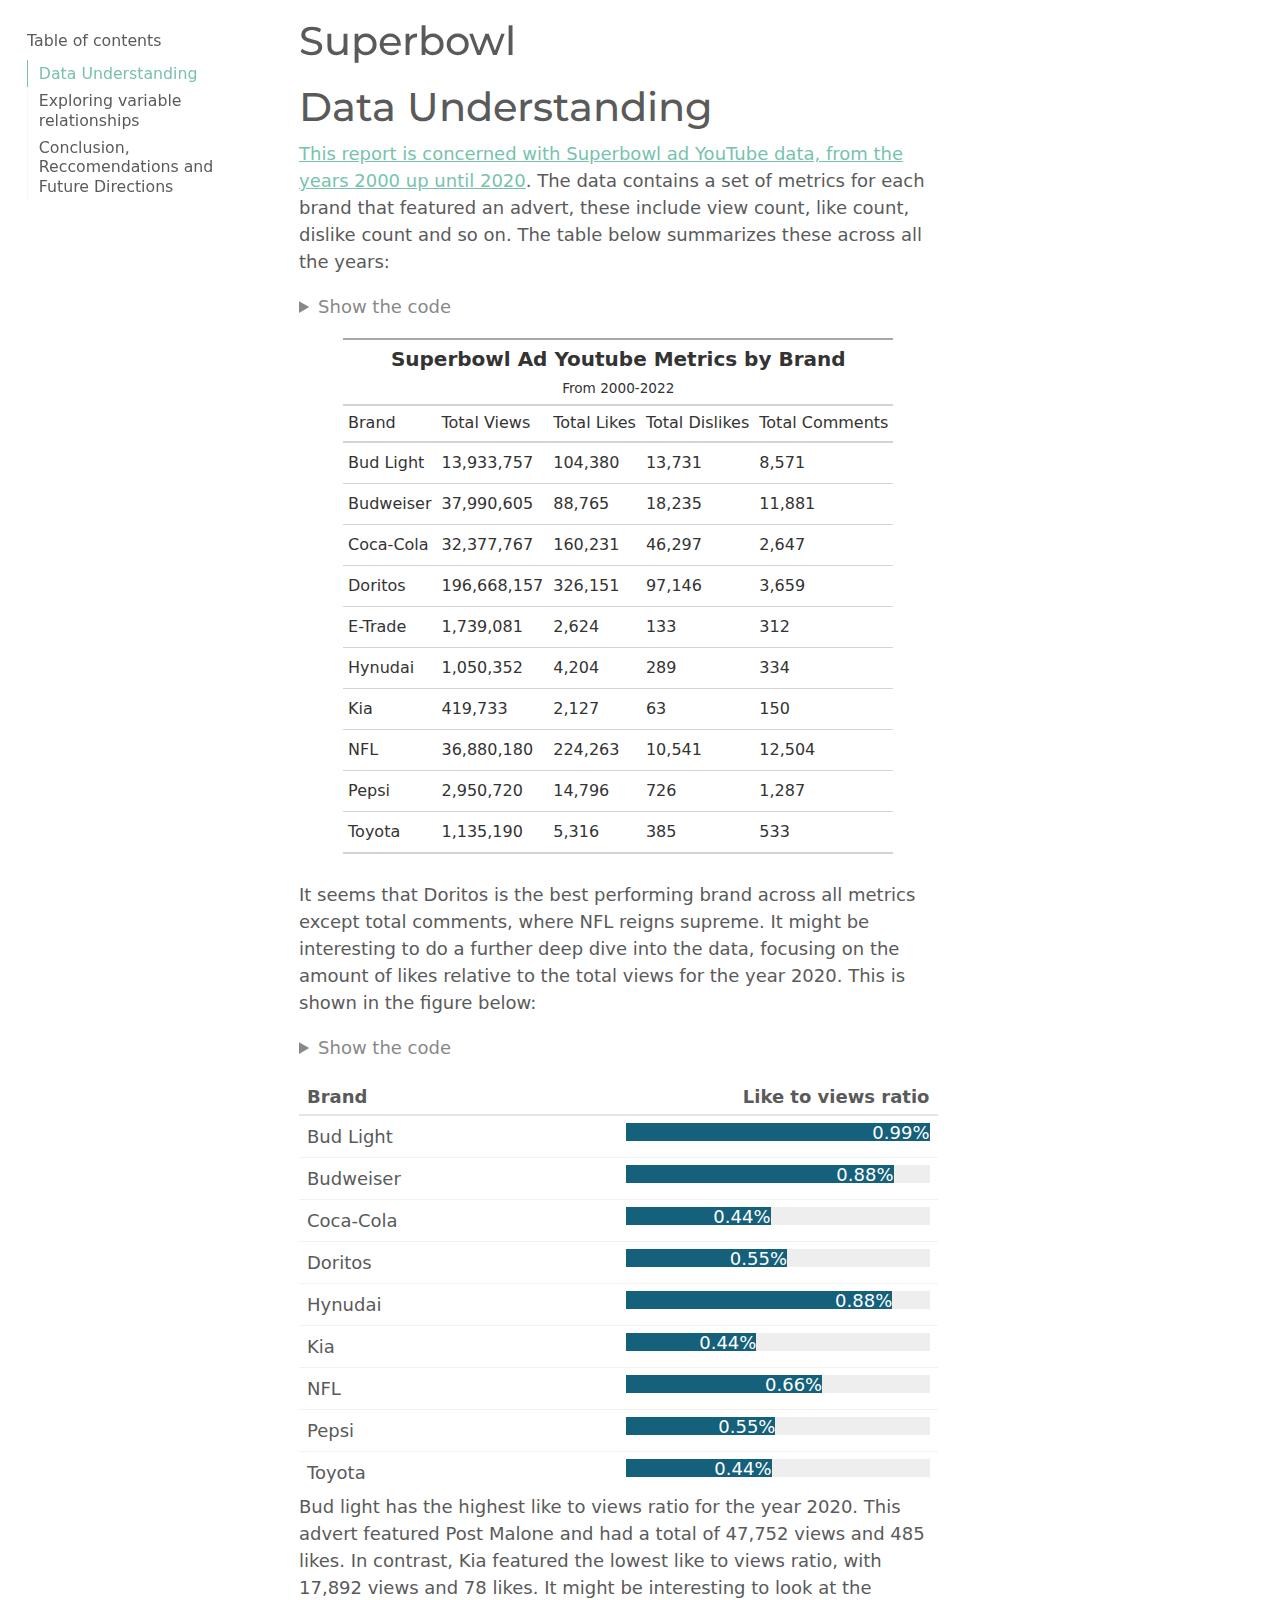
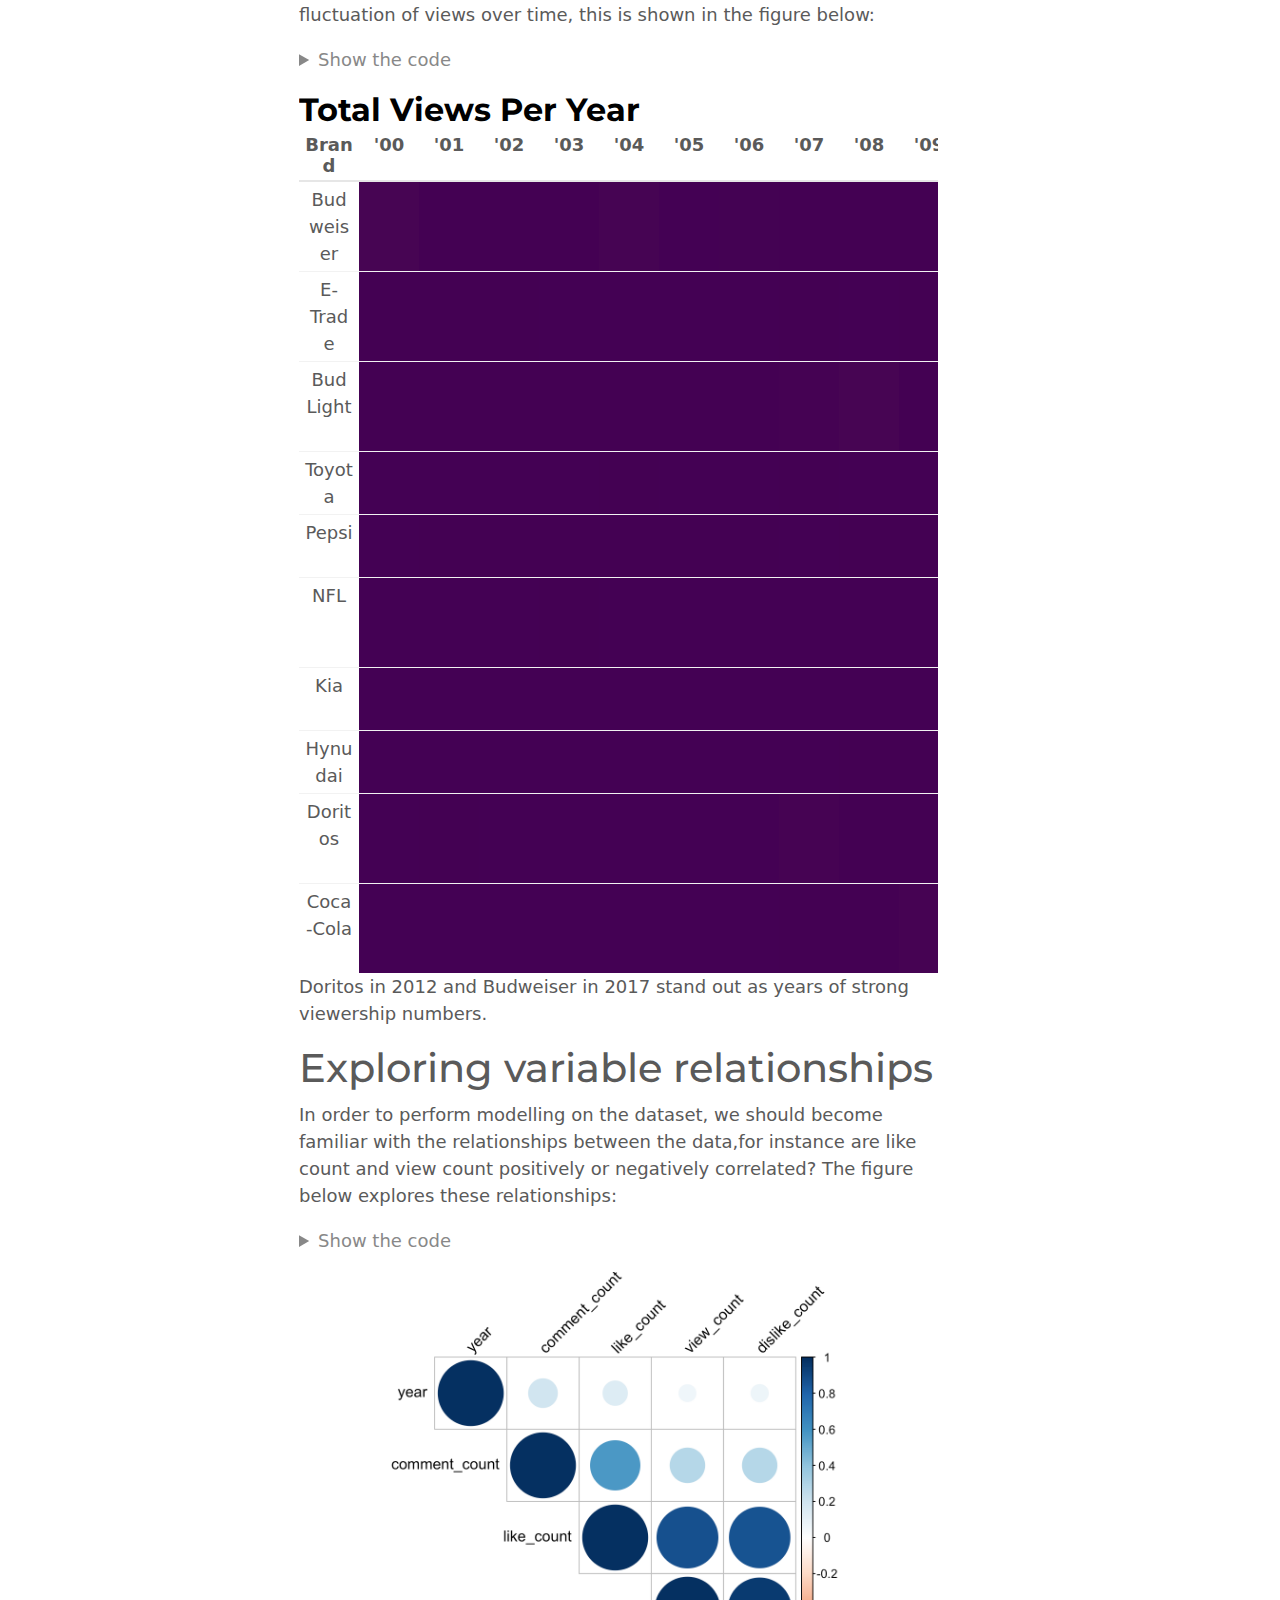
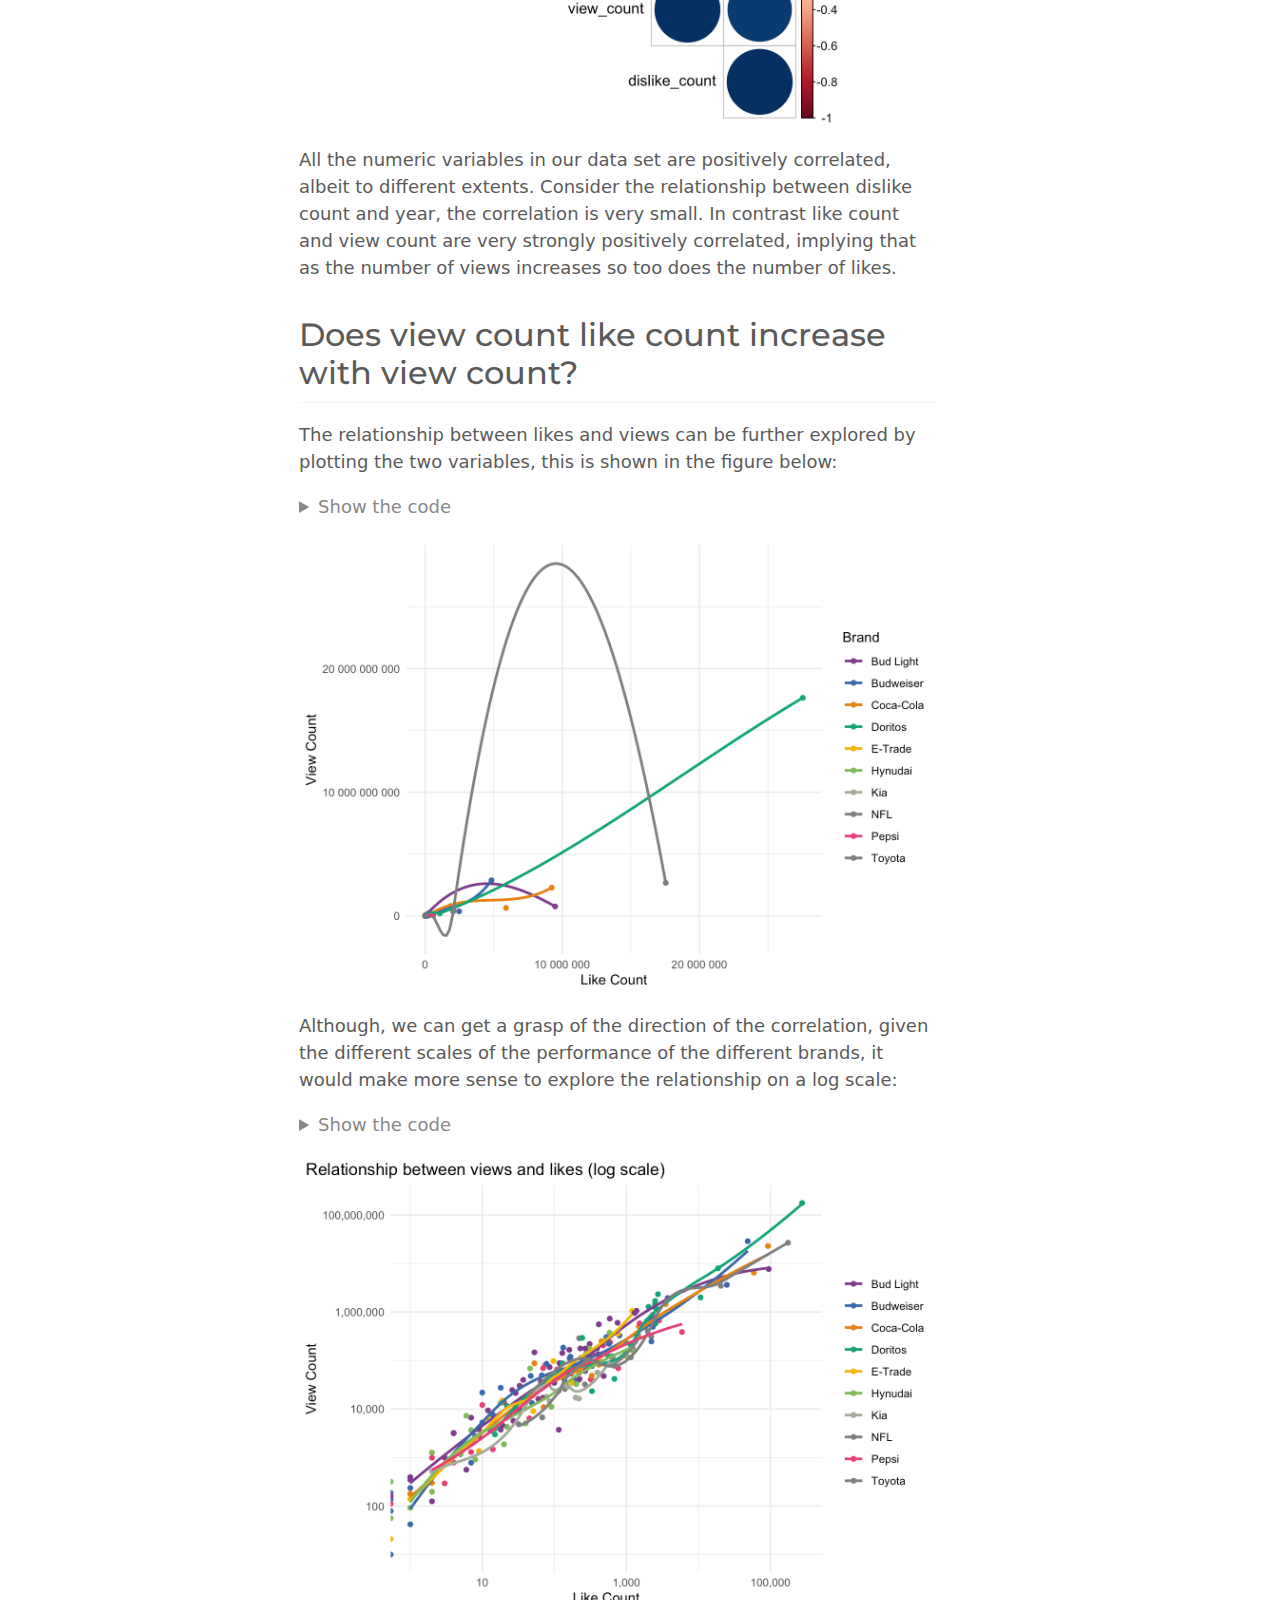
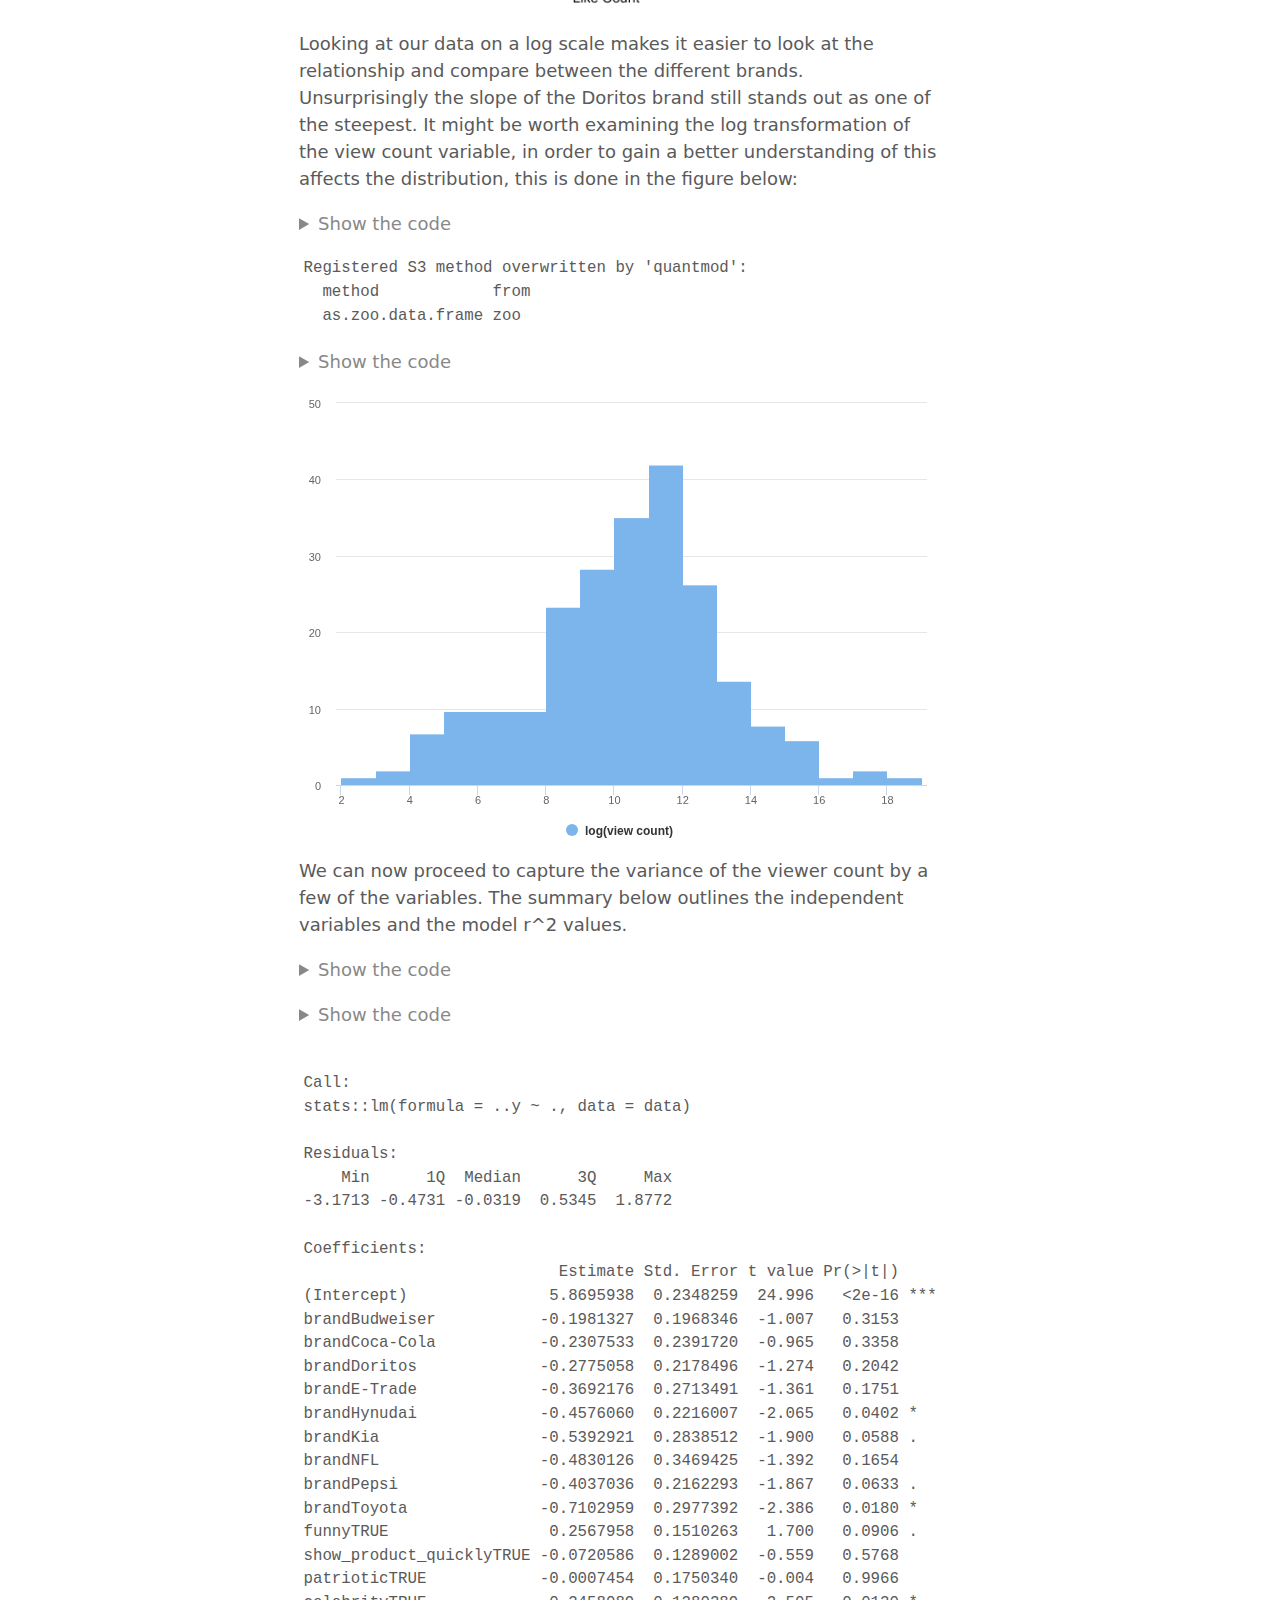
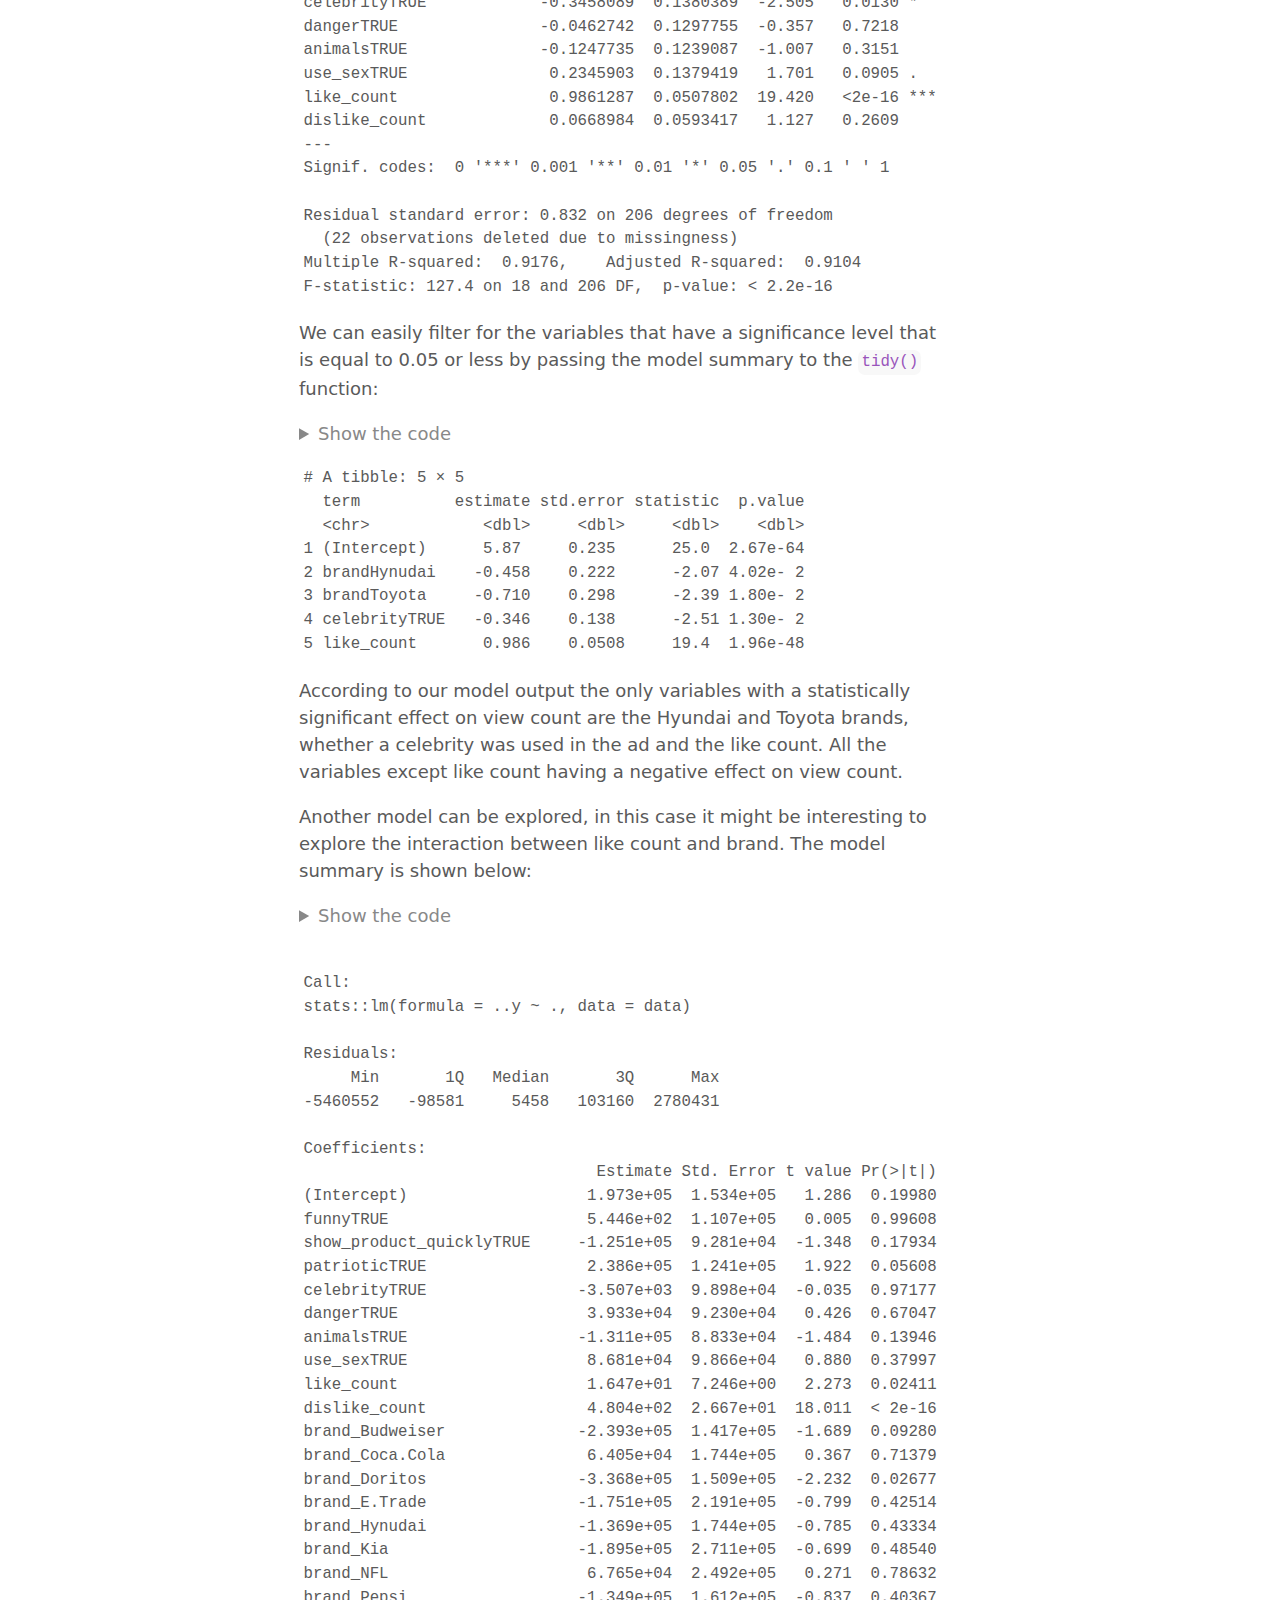
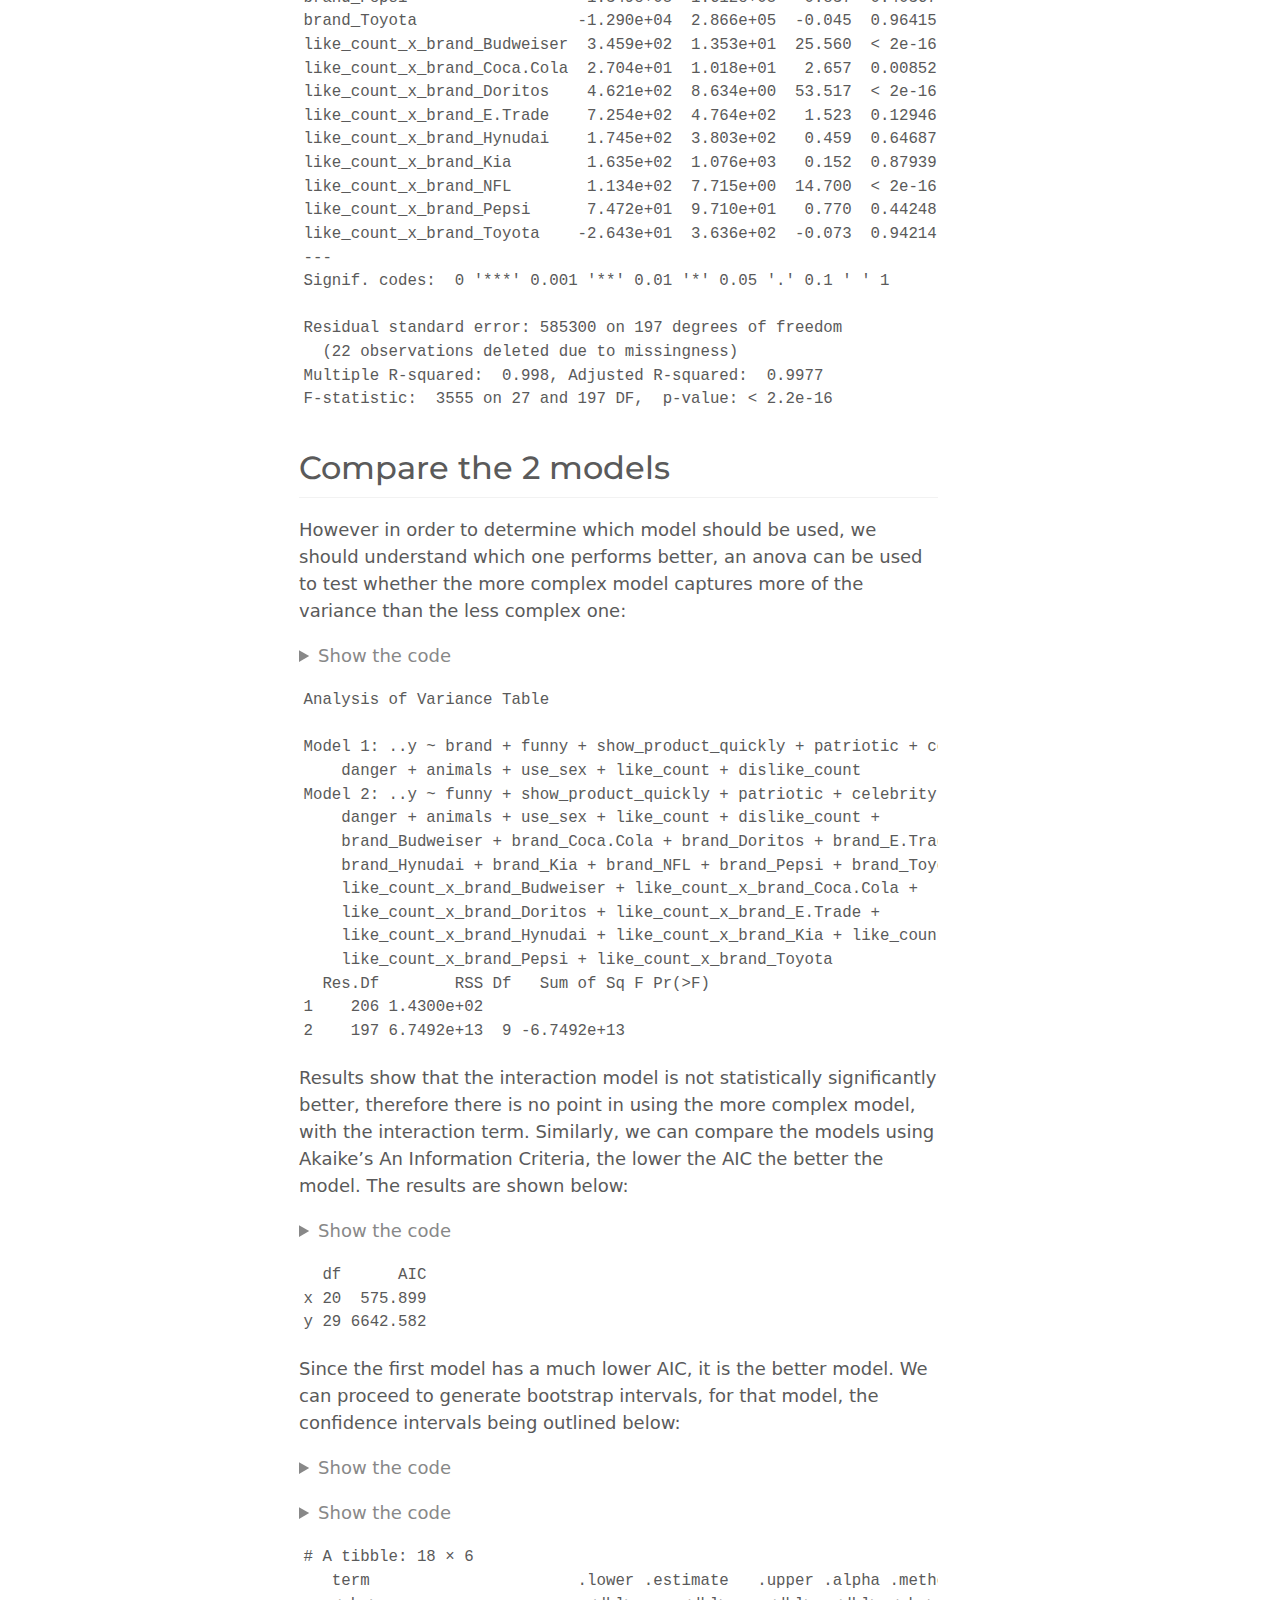
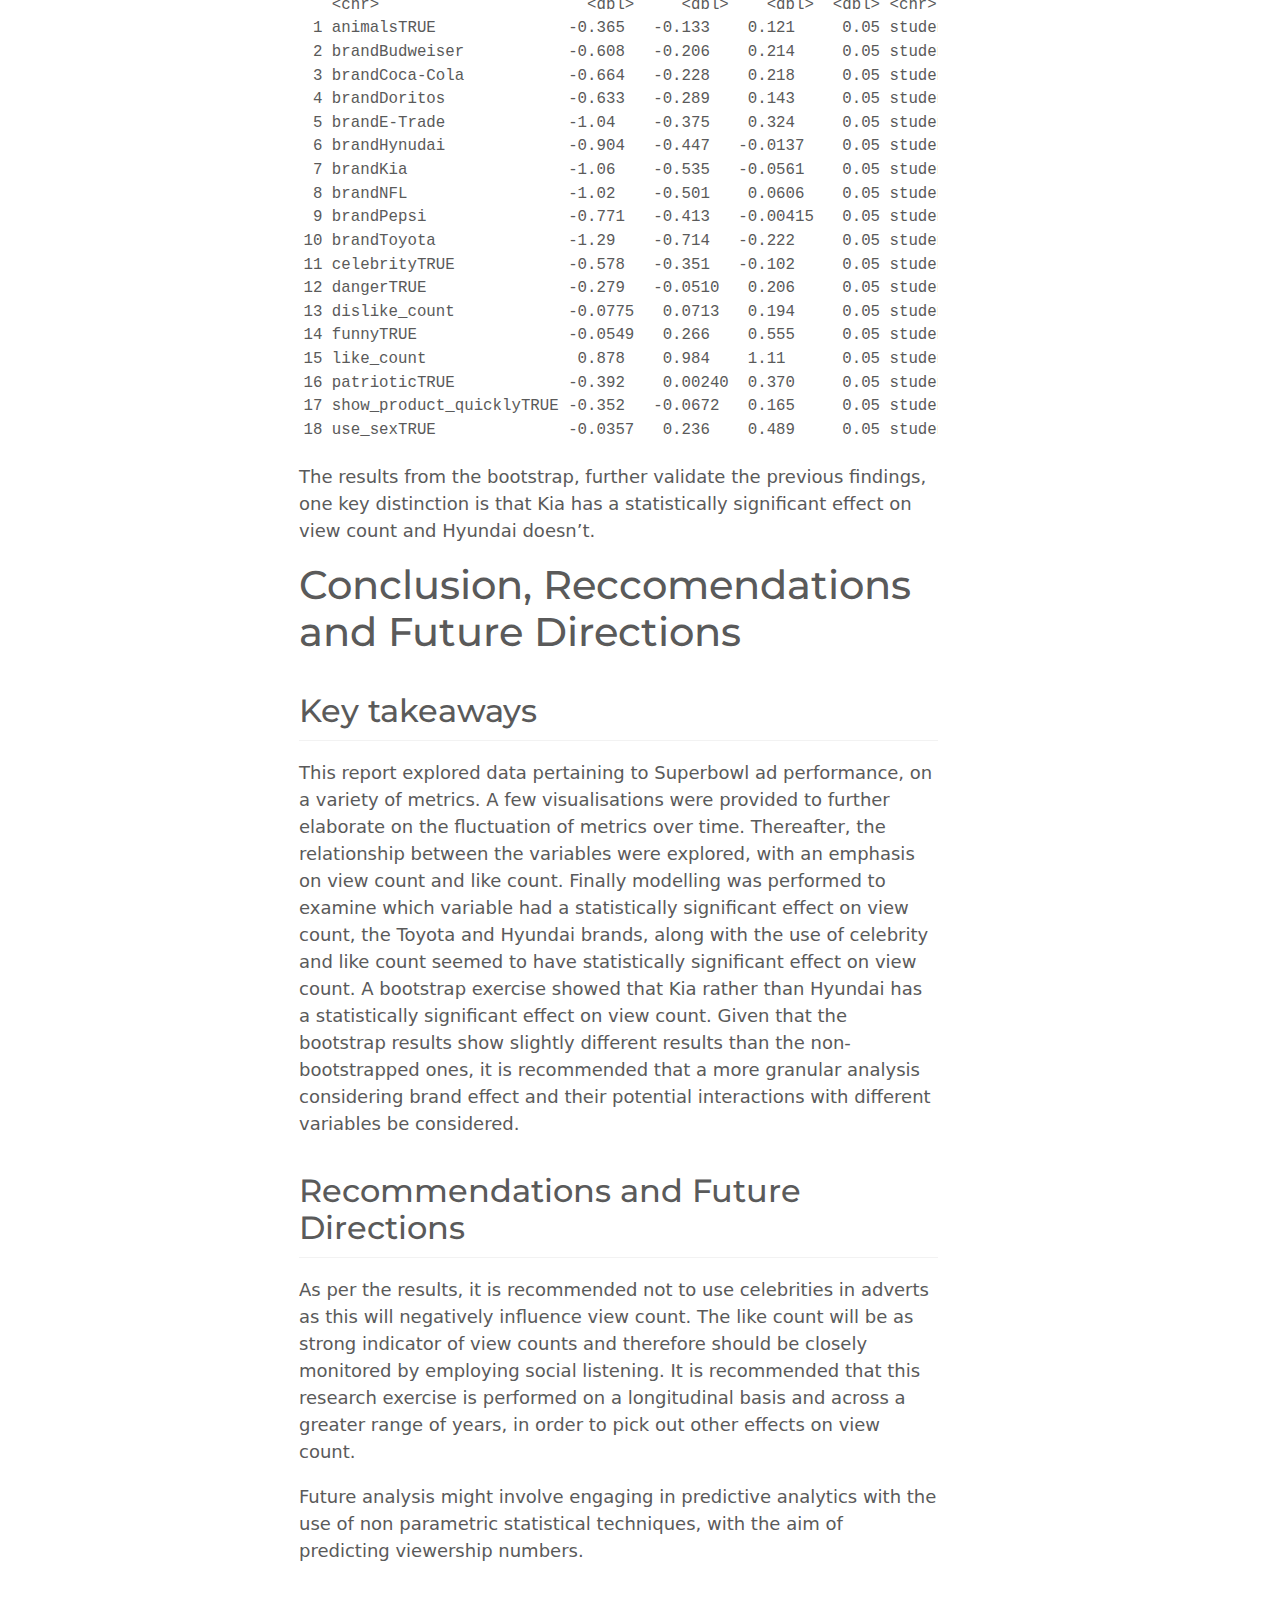
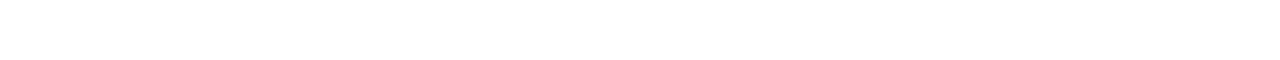
==== index.html @ fc6a51a9 "changes to title" ====
<!DOCTYPE html>
<html xmlns="http://www.w3.org/1999/xhtml" lang="en" xml:lang="en"><head>
  <meta charset="utf-8">
  <meta name="generator" content="quarto-0.9.226">
  <meta name="viewport" content="width=device-width, initial-scale=1.0, user-scalable=yes">
  <title>Superbowl</title>
  <style>
    code{white-space: pre-wrap;}
    span.smallcaps{font-variant: small-caps;}
    span.underline{text-decoration: underline;}
    div.column{display: inline-block; vertical-align: top; width: 50%;}
    div.hanging-indent{margin-left: 1.5em; text-indent: -1.5em;}
    ul.task-list{list-style: none;}
    pre > code.sourceCode { white-space: pre; position: relative; }
    pre > code.sourceCode > span { display: inline-block; line-height: 1.25; }
    pre > code.sourceCode > span:empty { height: 1.2em; }
    .sourceCode { overflow: visible; }
    code.sourceCode > span { color: inherit; text-decoration: inherit; }
    div.sourceCode { margin: 1em 0; }
    pre.sourceCode { margin: 0; }
    @media screen {
    div.sourceCode { overflow: auto; }
    }
    @media print {
    pre > code.sourceCode { white-space: pre-wrap; }
    pre > code.sourceCode > span { text-indent: -5em; padding-left: 5em; }
    }
    pre.numberSource code
      { counter-reset: source-line 0; }
    pre.numberSource code > span
      { position: relative; left: -4em; counter-increment: source-line; }
    pre.numberSource code > span > a:first-child::before
      { content: counter(source-line);
        position: relative; left: -1em; text-align: right; vertical-align: baseline;
        border: none; display: inline-block;
        -webkit-touch-callout: none; -webkit-user-select: none;
        -khtml-user-select: none; -moz-user-select: none;
        -ms-user-select: none; user-select: none;
        padding: 0 4px; width: 4em;
        color: #aaaaaa;
      }
    pre.numberSource { margin-left: 3em; border-left: 1px solid #aaaaaa;  padding-left: 4px; }
    div.sourceCode
      {   }
    @media screen {
    pre > code.sourceCode > span > a:first-child::before { text-decoration: underline; }
    }
    code span.al { color: #ff0000; font-weight: bold; } /* Alert */
    code span.an { color: #60a0b0; font-weight: bold; font-style: italic; } /* Annotation */
    code span.at { color: #7d9029; } /* Attribute */
    code span.bn { color: #40a070; } /* BaseN */
    code span.bu { } /* BuiltIn */
    code span.cf { color: #007020; font-weight: bold; } /* ControlFlow */
    code span.ch { color: #4070a0; } /* Char */
    code span.cn { color: #880000; } /* Constant */
    code span.co { color: #60a0b0; font-style: italic; } /* Comment */
    code span.cv { color: #60a0b0; font-weight: bold; font-style: italic; } /* CommentVar */
    code span.do { color: #ba2121; font-style: italic; } /* Documentation */
    code span.dt { color: #902000; } /* DataType */
    code span.dv { color: #40a070; } /* DecVal */
    code span.er { color: #ff0000; font-weight: bold; } /* Error */
    code span.ex { } /* Extension */
    code span.fl { color: #40a070; } /* Float */
    code span.fu { color: #06287e; } /* Function */
    code span.im { } /* Import */
    code span.in { color: #60a0b0; font-weight: bold; font-style: italic; } /* Information */
    code span.kw { color: #007020; font-weight: bold; } /* Keyword */
    code span.op { color: #666666; } /* Operator */
    code span.ot { color: #007020; } /* Other */
    code span.pp { color: #bc7a00; } /* Preprocessor */
    code span.sc { color: #4070a0; } /* SpecialChar */
    code span.ss { color: #bb6688; } /* SpecialString */
    code span.st { color: #4070a0; } /* String */
    code span.va { color: #19177c; } /* Variable */
    code span.vs { color: #4070a0; } /* VerbatimString */
    code span.wa { color: #60a0b0; font-weight: bold; font-style: italic; } /* Warning */
  </style>

  <script src="index_files/libs/clipboard/clipboard.min.js"></script>
  <script src="index_files/libs/quarto-html/quarto.js"></script>
  <script src="index_files/libs/quarto-html/popper.min.js"></script>
  <script src="index_files/libs/quarto-html/tippy.umd.min.js"></script>
  <script src="index_files/libs/quarto-html/anchor.min.js"></script>
  <link href="index_files/libs/quarto-html/tippy.css" rel="stylesheet">
  <link id="quarto-text-highlighting-styles" href="index_files/libs/quarto-html/quarto-syntax-highlighting.css" rel="stylesheet">
  <script src="index_files/libs/bootstrap/bootstrap.min.js"></script>
  <link href="index_files/libs/bootstrap/bootstrap-icons.css" rel="stylesheet">
  <link href="index_files/libs/bootstrap/bootstrap.min.css" rel="stylesheet">
  <script src="index_files/libs/core-js-2.5.3/shim.min.js"></script>
  <script src="index_files/libs/react-17.0.0/react.min.js"></script>
  <script src="index_files/libs/react-17.0.0/react-dom.min.js"></script>
  <script src="index_files/libs/reactwidget-1.0.0/react-tools.js"></script>
  <script src="index_files/libs/htmlwidgets-1.5.4/htmlwidgets.js"></script>
  <script src="index_files/libs/reactable-binding-0.3.0/reactable.js"></script>
  <link href="index_files/libs/tippyjs-3.2.0/themes/google.css" rel="stylesheet">
  <link href="index_files/libs/tippyjs-3.2.0/themes/light-border.css" rel="stylesheet">
  <link href="index_files/libs/tippyjs-3.2.0/themes/light.css" rel="stylesheet">
  <link href="index_files/libs/tippyjs-3.2.0/themes/translucent.css" rel="stylesheet">
  <script src="index_files/libs/tippyjs-3.2.0/tippy.all.min.js"></script>
  <script src="index_files/libs/tippy-binding-0.1.0/tippy.js"></script>
  <script src="index_files/libs/jquery-3.5.1/jquery.min.js"></script>
  <script src="index_files/libs/proj4js-2.3.15/proj4.js"></script>
  <link href="index_files/libs/highcharts-9.3.1/css/motion.css" rel="stylesheet">
  <script src="index_files/libs/highcharts-9.3.1/highcharts.js"></script>
  <script src="index_files/libs/highcharts-9.3.1/highcharts-3d.js"></script>
  <script src="index_files/libs/highcharts-9.3.1/highcharts-more.js"></script>
  <script src="index_files/libs/highcharts-9.3.1/modules/stock.js"></script>
  <script src="index_files/libs/highcharts-9.3.1/modules/map.js"></script>
  <script src="index_files/libs/highcharts-9.3.1/modules/data.js"></script>
  <script src="index_files/libs/highcharts-9.3.1/modules/exporting.js"></script>
  <script src="index_files/libs/highcharts-9.3.1/modules/offline-exporting.js"></script>
  <script src="index_files/libs/highcharts-9.3.1/modules/drilldown.js"></script>
  <script src="index_files/libs/highcharts-9.3.1/modules/item-series.js"></script>
  <script src="index_files/libs/highcharts-9.3.1/modules/overlapping-datalabels.js"></script>
  <script src="index_files/libs/highcharts-9.3.1/modules/annotations.js"></script>
  <script src="index_files/libs/highcharts-9.3.1/modules/export-data.js"></script>
  <script src="index_files/libs/highcharts-9.3.1/modules/funnel.js"></script>
  <script src="index_files/libs/highcharts-9.3.1/modules/heatmap.js"></script>
  <script src="index_files/libs/highcharts-9.3.1/modules/treemap.js"></script>
  <script src="index_files/libs/highcharts-9.3.1/modules/sankey.js"></script>
  <script src="index_files/libs/highcharts-9.3.1/modules/dependency-wheel.js"></script>
  <script src="index_files/libs/highcharts-9.3.1/modules/organization.js"></script>
  <script src="index_files/libs/highcharts-9.3.1/modules/solid-gauge.js"></script>
  <script src="index_files/libs/highcharts-9.3.1/modules/streamgraph.js"></script>
  <script src="index_files/libs/highcharts-9.3.1/modules/sunburst.js"></script>
  <script src="index_files/libs/highcharts-9.3.1/modules/vector.js"></script>
  <script src="index_files/libs/highcharts-9.3.1/modules/wordcloud.js"></script>
  <script src="index_files/libs/highcharts-9.3.1/modules/xrange.js"></script>
  <script src="index_files/libs/highcharts-9.3.1/modules/tilemap.js"></script>
  <script src="index_files/libs/highcharts-9.3.1/modules/venn.js"></script>
  <script src="index_files/libs/highcharts-9.3.1/modules/gantt.js"></script>
  <script src="index_files/libs/highcharts-9.3.1/modules/timeline.js"></script>
  <script src="index_files/libs/highcharts-9.3.1/modules/parallel-coordinates.js"></script>
  <script src="index_files/libs/highcharts-9.3.1/modules/bullet.js"></script>
  <script src="index_files/libs/highcharts-9.3.1/modules/coloraxis.js"></script>
  <script src="index_files/libs/highcharts-9.3.1/modules/dumbbell.js"></script>
  <script src="index_files/libs/highcharts-9.3.1/modules/lollipop.js"></script>
  <script src="index_files/libs/highcharts-9.3.1/modules/series-label.js"></script>
  <script src="index_files/libs/highcharts-9.3.1/plugins/motion.js"></script>
  <script src="index_files/libs/highcharts-9.3.1/custom/reset.js"></script>
  <script src="index_files/libs/highcharts-9.3.1/modules/boost.js"></script>
  <script src="index_files/libs/highchart-binding-0.9.4/highchart.js"></script>
  <!--[if lt IE 9]>
    <script src="//cdnjs.cloudflare.com/ajax/libs/html5shiv/3.7.3/html5shiv-printshiv.min.js"></script>
  <![endif]-->
</head>
<body>
<div id="quarto-content" class="page-columns page-rows-contents page-layout-article toc-left">
<div id="quarto-sidebar-toc-left" class="sidebar toc-left">
  <nav id="TOC" role="doc-toc">
<h2 id="toc-title">Table of contents</h2>
<ul>
<li><a href="#data-understanding" id="toc-data-understanding" class="nav-link active" data-scroll-target="#data-understanding">Data Understanding</a></li>
<li><a href="#exploring-variable-relationships" id="toc-exploring-variable-relationships" class="nav-link" data-scroll-target="#exploring-variable-relationships">Exploring variable relationships</a>
<ul class="collapse">
<li><a href="#does-view-count-like-count-increase-with-view-count" id="toc-does-view-count-like-count-increase-with-view-count" class="nav-link" data-scroll-target="#does-view-count-like-count-increase-with-view-count">Does view count like count increase with view count?</a></li>
<li><a href="#compare-the-2-models" id="toc-compare-the-2-models" class="nav-link" data-scroll-target="#compare-the-2-models">Compare the 2 models</a></li>
</ul></li>
<li><a href="#conclusion-reccomendations-and-future-directions" id="toc-conclusion-reccomendations-and-future-directions" class="nav-link" data-scroll-target="#conclusion-reccomendations-and-future-directions">Conclusion, Reccomendations and Future Directions</a>
<ul class="collapse">
<li><a href="#key-takeaways" id="toc-key-takeaways" class="nav-link" data-scroll-target="#key-takeaways">Key takeaways</a></li>
<li><a href="#recommendations-and-future-directions" id="toc-recommendations-and-future-directions" class="nav-link" data-scroll-target="#recommendations-and-future-directions">Recommendations and Future Directions</a></li>
</ul></li>
</ul>
</nav>
</div>
<div id="quarto-margin-sidebar" class="sidebar margin-sidebar">
</div>
<main class="content" id="quarto-document-content">
<header id="title-block-header" class="quarto-title-block default">

<div class="quarto-title"><h1 class="title display-7">Superbowl</h1></div></header>

<div class="cell">

</div>
<section id="data-understanding" class="level1">
<h1>Data Understanding</h1>
<p><a href="https://github.com/rfordatascience/tidytuesday/blob/master/data/2021/2021-03-02/readme.md">This report is concerned with Superbowl ad YouTube data, from the years 2000 up until 2020</a>. The data contains a set of metrics for each brand that featured an advert, these include view count, like count, dislike count and so on. The table below summarizes these across all the years:</p>
<div class="cell">
<details>
<summary>Show the code</summary>
<div class="sourceCode" id="cb1"><pre class="sourceCode r cell-code code-with-copy"><code class="sourceCode r"><span id="cb1-1"><a href="#cb1-1" aria-hidden="true" tabindex="-1"></a>youtube <span class="sc">%&gt;%</span> </span>
<span id="cb1-2"><a href="#cb1-2" aria-hidden="true" tabindex="-1"></a>  <span class="fu">group_by</span>(brand) <span class="sc">%&gt;%</span> </span>
<span id="cb1-3"><a href="#cb1-3" aria-hidden="true" tabindex="-1"></a>  <span class="fu">summarise</span>(<span class="st">`</span><span class="at">Total Views</span><span class="st">`</span> <span class="ot">=</span> <span class="fu">sum</span>(view_count,<span class="at">na.rm =</span> <span class="cn">TRUE</span>),</span>
<span id="cb1-4"><a href="#cb1-4" aria-hidden="true" tabindex="-1"></a>            <span class="st">`</span><span class="at">Total Likes</span><span class="st">`</span> <span class="ot">=</span> <span class="fu">sum</span>(like_count,<span class="at">na.rm =</span> <span class="cn">TRUE</span>),</span>
<span id="cb1-5"><a href="#cb1-5" aria-hidden="true" tabindex="-1"></a>            <span class="st">`</span><span class="at">Total Dislikes</span><span class="st">`</span> <span class="ot">=</span> <span class="fu">sum</span>(dislike_count,<span class="at">na.rm =</span> <span class="cn">TRUE</span>),</span>
<span id="cb1-6"><a href="#cb1-6" aria-hidden="true" tabindex="-1"></a>            <span class="st">`</span><span class="at">Total Comments</span><span class="st">`</span><span class="ot">=</span> <span class="fu">sum</span>(comment_count,<span class="at">na.rm =</span> <span class="cn">TRUE</span>)) <span class="sc">%&gt;%</span> </span>
<span id="cb1-7"><a href="#cb1-7" aria-hidden="true" tabindex="-1"></a>  <span class="fu">ungroup</span>() <span class="sc">%&gt;%</span> </span>
<span id="cb1-8"><a href="#cb1-8" aria-hidden="true" tabindex="-1"></a>  <span class="fu">mutate_if</span>(is.numeric,scales<span class="sc">::</span>comma) <span class="sc">%&gt;%</span> </span>
<span id="cb1-9"><a href="#cb1-9" aria-hidden="true" tabindex="-1"></a>  <span class="fu">rename</span>(<span class="at">Brand=</span>brand) <span class="sc">%&gt;%</span> </span>
<span id="cb1-10"><a href="#cb1-10" aria-hidden="true" tabindex="-1"></a>  <span class="fu">gt</span>() <span class="sc">%&gt;%</span> </span>
<span id="cb1-11"><a href="#cb1-11" aria-hidden="true" tabindex="-1"></a>  <span class="fu">tab_header</span>(</span>
<span id="cb1-12"><a href="#cb1-12" aria-hidden="true" tabindex="-1"></a>    <span class="at">title =</span> <span class="fu">md</span>(<span class="st">"**Superbowl Ad Youtube Metrics by Brand**"</span>),</span>
<span id="cb1-13"><a href="#cb1-13" aria-hidden="true" tabindex="-1"></a>    <span class="at">subtitle =</span> <span class="st">"From 2000-2022"</span></span>
<span id="cb1-14"><a href="#cb1-14" aria-hidden="true" tabindex="-1"></a>  )</span></code><button title="Copy to Clipboard" class="code-copy-button"><i class="bi"></i></button></pre></div>
</details>
<div class="cell-output-display">
<div id="npsibvgelv" style="overflow-x:auto;overflow-y:auto;width:auto;height:auto;">
<style>html {
  font-family: -apple-system, BlinkMacSystemFont, 'Segoe UI', Roboto, Oxygen, Ubuntu, Cantarell, 'Helvetica Neue', 'Fira Sans', 'Droid Sans', Arial, sans-serif;
}

#npsibvgelv .gt_table {
  display: table;
  border-collapse: collapse;
  margin-left: auto;
  margin-right: auto;
  color: #333333;
  font-size: 16px;
  font-weight: normal;
  font-style: normal;
  background-color: #FFFFFF;
  width: auto;
  border-top-style: solid;
  border-top-width: 2px;
  border-top-color: #A8A8A8;
  border-right-style: none;
  border-right-width: 2px;
  border-right-color: #D3D3D3;
  border-bottom-style: solid;
  border-bottom-width: 2px;
  border-bottom-color: #A8A8A8;
  border-left-style: none;
  border-left-width: 2px;
  border-left-color: #D3D3D3;
}

#npsibvgelv .gt_heading {
  background-color: #FFFFFF;
  text-align: center;
  border-bottom-color: #FFFFFF;
  border-left-style: none;
  border-left-width: 1px;
  border-left-color: #D3D3D3;
  border-right-style: none;
  border-right-width: 1px;
  border-right-color: #D3D3D3;
}

#npsibvgelv .gt_title {
  color: #333333;
  font-size: 125%;
  font-weight: initial;
  padding-top: 4px;
  padding-bottom: 4px;
  padding-left: 5px;
  padding-right: 5px;
  border-bottom-color: #FFFFFF;
  border-bottom-width: 0;
}

#npsibvgelv .gt_subtitle {
  color: #333333;
  font-size: 85%;
  font-weight: initial;
  padding-top: 0;
  padding-bottom: 6px;
  padding-left: 5px;
  padding-right: 5px;
  border-top-color: #FFFFFF;
  border-top-width: 0;
}

#npsibvgelv .gt_bottom_border {
  border-bottom-style: solid;
  border-bottom-width: 2px;
  border-bottom-color: #D3D3D3;
}

#npsibvgelv .gt_col_headings {
  border-top-style: solid;
  border-top-width: 2px;
  border-top-color: #D3D3D3;
  border-bottom-style: solid;
  border-bottom-width: 2px;
  border-bottom-color: #D3D3D3;
  border-left-style: none;
  border-left-width: 1px;
  border-left-color: #D3D3D3;
  border-right-style: none;
  border-right-width: 1px;
  border-right-color: #D3D3D3;
}

#npsibvgelv .gt_col_heading {
  color: #333333;
  background-color: #FFFFFF;
  font-size: 100%;
  font-weight: normal;
  text-transform: inherit;
  border-left-style: none;
  border-left-width: 1px;
  border-left-color: #D3D3D3;
  border-right-style: none;
  border-right-width: 1px;
  border-right-color: #D3D3D3;
  vertical-align: bottom;
  padding-top: 5px;
  padding-bottom: 6px;
  padding-left: 5px;
  padding-right: 5px;
  overflow-x: hidden;
}

#npsibvgelv .gt_column_spanner_outer {
  color: #333333;
  background-color: #FFFFFF;
  font-size: 100%;
  font-weight: normal;
  text-transform: inherit;
  padding-top: 0;
  padding-bottom: 0;
  padding-left: 4px;
  padding-right: 4px;
}

#npsibvgelv .gt_column_spanner_outer:first-child {
  padding-left: 0;
}

#npsibvgelv .gt_column_spanner_outer:last-child {
  padding-right: 0;
}

#npsibvgelv .gt_column_spanner {
  border-bottom-style: solid;
  border-bottom-width: 2px;
  border-bottom-color: #D3D3D3;
  vertical-align: bottom;
  padding-top: 5px;
  padding-bottom: 5px;
  overflow-x: hidden;
  display: inline-block;
  width: 100%;
}

#npsibvgelv .gt_group_heading {
  padding-top: 8px;
  padding-bottom: 8px;
  padding-left: 5px;
  padding-right: 5px;
  color: #333333;
  background-color: #FFFFFF;
  font-size: 100%;
  font-weight: initial;
  text-transform: inherit;
  border-top-style: solid;
  border-top-width: 2px;
  border-top-color: #D3D3D3;
  border-bottom-style: solid;
  border-bottom-width: 2px;
  border-bottom-color: #D3D3D3;
  border-left-style: none;
  border-left-width: 1px;
  border-left-color: #D3D3D3;
  border-right-style: none;
  border-right-width: 1px;
  border-right-color: #D3D3D3;
  vertical-align: middle;
}

#npsibvgelv .gt_empty_group_heading {
  padding: 0.5px;
  color: #333333;
  background-color: #FFFFFF;
  font-size: 100%;
  font-weight: initial;
  border-top-style: solid;
  border-top-width: 2px;
  border-top-color: #D3D3D3;
  border-bottom-style: solid;
  border-bottom-width: 2px;
  border-bottom-color: #D3D3D3;
  vertical-align: middle;
}

#npsibvgelv .gt_from_md > :first-child {
  margin-top: 0;
}

#npsibvgelv .gt_from_md > :last-child {
  margin-bottom: 0;
}

#npsibvgelv .gt_row {
  padding-top: 8px;
  padding-bottom: 8px;
  padding-left: 5px;
  padding-right: 5px;
  margin: 10px;
  border-top-style: solid;
  border-top-width: 1px;
  border-top-color: #D3D3D3;
  border-left-style: none;
  border-left-width: 1px;
  border-left-color: #D3D3D3;
  border-right-style: none;
  border-right-width: 1px;
  border-right-color: #D3D3D3;
  vertical-align: middle;
  overflow-x: hidden;
}

#npsibvgelv .gt_stub {
  color: #333333;
  background-color: #FFFFFF;
  font-size: 100%;
  font-weight: initial;
  text-transform: inherit;
  border-right-style: solid;
  border-right-width: 2px;
  border-right-color: #D3D3D3;
  padding-left: 5px;
  padding-right: 5px;
}

#npsibvgelv .gt_stub_row_group {
  color: #333333;
  background-color: #FFFFFF;
  font-size: 100%;
  font-weight: initial;
  text-transform: inherit;
  border-right-style: solid;
  border-right-width: 2px;
  border-right-color: #D3D3D3;
  padding-left: 5px;
  padding-right: 5px;
  vertical-align: top;
}

#npsibvgelv .gt_row_group_first td {
  border-top-width: 2px;
}

#npsibvgelv .gt_summary_row {
  color: #333333;
  background-color: #FFFFFF;
  text-transform: inherit;
  padding-top: 8px;
  padding-bottom: 8px;
  padding-left: 5px;
  padding-right: 5px;
}

#npsibvgelv .gt_first_summary_row {
  border-top-style: solid;
  border-top-color: #D3D3D3;
}

#npsibvgelv .gt_first_summary_row.thick {
  border-top-width: 2px;
}

#npsibvgelv .gt_last_summary_row {
  padding-top: 8px;
  padding-bottom: 8px;
  padding-left: 5px;
  padding-right: 5px;
  border-bottom-style: solid;
  border-bottom-width: 2px;
  border-bottom-color: #D3D3D3;
}

#npsibvgelv .gt_grand_summary_row {
  color: #333333;
  background-color: #FFFFFF;
  text-transform: inherit;
  padding-top: 8px;
  padding-bottom: 8px;
  padding-left: 5px;
  padding-right: 5px;
}

#npsibvgelv .gt_first_grand_summary_row {
  padding-top: 8px;
  padding-bottom: 8px;
  padding-left: 5px;
  padding-right: 5px;
  border-top-style: double;
  border-top-width: 6px;
  border-top-color: #D3D3D3;
}

#npsibvgelv .gt_striped {
  background-color: rgba(128, 128, 128, 0.05);
}

#npsibvgelv .gt_table_body {
  border-top-style: solid;
  border-top-width: 2px;
  border-top-color: #D3D3D3;
  border-bottom-style: solid;
  border-bottom-width: 2px;
  border-bottom-color: #D3D3D3;
}

#npsibvgelv .gt_footnotes {
  color: #333333;
  background-color: #FFFFFF;
  border-bottom-style: none;
  border-bottom-width: 2px;
  border-bottom-color: #D3D3D3;
  border-left-style: none;
  border-left-width: 2px;
  border-left-color: #D3D3D3;
  border-right-style: none;
  border-right-width: 2px;
  border-right-color: #D3D3D3;
}

#npsibvgelv .gt_footnote {
  margin: 0px;
  font-size: 90%;
  padding-left: 4px;
  padding-right: 4px;
  padding-left: 5px;
  padding-right: 5px;
}

#npsibvgelv .gt_sourcenotes {
  color: #333333;
  background-color: #FFFFFF;
  border-bottom-style: none;
  border-bottom-width: 2px;
  border-bottom-color: #D3D3D3;
  border-left-style: none;
  border-left-width: 2px;
  border-left-color: #D3D3D3;
  border-right-style: none;
  border-right-width: 2px;
  border-right-color: #D3D3D3;
}

#npsibvgelv .gt_sourcenote {
  font-size: 90%;
  padding-top: 4px;
  padding-bottom: 4px;
  padding-left: 5px;
  padding-right: 5px;
}

#npsibvgelv .gt_left {
  text-align: left;
}

#npsibvgelv .gt_center {
  text-align: center;
}

#npsibvgelv .gt_right {
  text-align: right;
  font-variant-numeric: tabular-nums;
}

#npsibvgelv .gt_font_normal {
  font-weight: normal;
}

#npsibvgelv .gt_font_bold {
  font-weight: bold;
}

#npsibvgelv .gt_font_italic {
  font-style: italic;
}

#npsibvgelv .gt_super {
  font-size: 65%;
}

#npsibvgelv .gt_two_val_uncert {
  display: inline-block;
  line-height: 1em;
  text-align: right;
  font-size: 60%;
  vertical-align: -0.25em;
  margin-left: 0.1em;
}

#npsibvgelv .gt_footnote_marks {
  font-style: italic;
  font-weight: normal;
  font-size: 75%;
  vertical-align: 0.4em;
}

#npsibvgelv .gt_asterisk {
  font-size: 100%;
  vertical-align: 0;
}

#npsibvgelv .gt_slash_mark {
  font-size: 0.7em;
  line-height: 0.7em;
  vertical-align: 0.15em;
}

#npsibvgelv .gt_fraction_numerator {
  font-size: 0.6em;
  line-height: 0.6em;
  vertical-align: 0.45em;
}

#npsibvgelv .gt_fraction_denominator {
  font-size: 0.6em;
  line-height: 0.6em;
  vertical-align: -0.05em;
}
</style>
<table class="gt_table">
  <thead class="gt_header">
    <tr>
      <th colspan="5" class="gt_heading gt_title gt_font_normal" style=""><strong>Superbowl Ad Youtube Metrics by Brand</strong></th>
    </tr>
    <tr>
      <th colspan="5" class="gt_heading gt_subtitle gt_font_normal gt_bottom_border" style="">From 2000-2022</th>
    </tr>
  </thead>
  <thead class="gt_col_headings">
    <tr>
      <th class="gt_col_heading gt_columns_bottom_border gt_left" rowspan="1" colspan="1">Brand</th>
      <th class="gt_col_heading gt_columns_bottom_border gt_left" rowspan="1" colspan="1">Total Views</th>
      <th class="gt_col_heading gt_columns_bottom_border gt_left" rowspan="1" colspan="1">Total Likes</th>
      <th class="gt_col_heading gt_columns_bottom_border gt_left" rowspan="1" colspan="1">Total Dislikes</th>
      <th class="gt_col_heading gt_columns_bottom_border gt_left" rowspan="1" colspan="1">Total Comments</th>
    </tr>
  </thead>
  <tbody class="gt_table_body">
    <tr><td class="gt_row gt_left">Bud Light</td>
<td class="gt_row gt_left">13,933,757</td>
<td class="gt_row gt_left">104,380</td>
<td class="gt_row gt_left">13,731</td>
<td class="gt_row gt_left">8,571</td></tr>
    <tr><td class="gt_row gt_left">Budweiser</td>
<td class="gt_row gt_left">37,990,605</td>
<td class="gt_row gt_left">88,765</td>
<td class="gt_row gt_left">18,235</td>
<td class="gt_row gt_left">11,881</td></tr>
    <tr><td class="gt_row gt_left">Coca-Cola</td>
<td class="gt_row gt_left">32,377,767</td>
<td class="gt_row gt_left">160,231</td>
<td class="gt_row gt_left">46,297</td>
<td class="gt_row gt_left">2,647</td></tr>
    <tr><td class="gt_row gt_left">Doritos</td>
<td class="gt_row gt_left">196,668,157</td>
<td class="gt_row gt_left">326,151</td>
<td class="gt_row gt_left">97,146</td>
<td class="gt_row gt_left">3,659</td></tr>
    <tr><td class="gt_row gt_left">E-Trade</td>
<td class="gt_row gt_left">1,739,081</td>
<td class="gt_row gt_left">2,624</td>
<td class="gt_row gt_left">133</td>
<td class="gt_row gt_left">312</td></tr>
    <tr><td class="gt_row gt_left">Hynudai</td>
<td class="gt_row gt_left">1,050,352</td>
<td class="gt_row gt_left">4,204</td>
<td class="gt_row gt_left">289</td>
<td class="gt_row gt_left">334</td></tr>
    <tr><td class="gt_row gt_left">Kia</td>
<td class="gt_row gt_left">419,733</td>
<td class="gt_row gt_left">2,127</td>
<td class="gt_row gt_left">63</td>
<td class="gt_row gt_left">150</td></tr>
    <tr><td class="gt_row gt_left">NFL</td>
<td class="gt_row gt_left">36,880,180</td>
<td class="gt_row gt_left">224,263</td>
<td class="gt_row gt_left">10,541</td>
<td class="gt_row gt_left">12,504</td></tr>
    <tr><td class="gt_row gt_left">Pepsi</td>
<td class="gt_row gt_left">2,950,720</td>
<td class="gt_row gt_left">14,796</td>
<td class="gt_row gt_left">726</td>
<td class="gt_row gt_left">1,287</td></tr>
    <tr><td class="gt_row gt_left">Toyota</td>
<td class="gt_row gt_left">1,135,190</td>
<td class="gt_row gt_left">5,316</td>
<td class="gt_row gt_left">385</td>
<td class="gt_row gt_left">533</td></tr>
  </tbody>
  
  
</table>
</div>
</div>
</div>
<p>It seems that Doritos is the best performing brand across all metrics except total comments, where NFL reigns supreme. It might be interesting to do a further deep dive into the data, focusing on the amount of likes relative to the total views for the year 2020. This is shown in the figure below:</p>
<div class="cell" data-mesage="false">
<details>
<summary>Show the code</summary>
<div class="sourceCode" id="cb2"><pre class="sourceCode r cell-code code-with-copy"><code class="sourceCode r"><span id="cb2-1"><a href="#cb2-1" aria-hidden="true" tabindex="-1"></a><span class="co"># Like to view ration</span></span>
<span id="cb2-2"><a href="#cb2-2" aria-hidden="true" tabindex="-1"></a>youtube <span class="sc">%&gt;%</span> <span class="fu">filter</span>(year <span class="sc">==</span> <span class="dv">2020</span>) <span class="sc">%&gt;%</span></span>
<span id="cb2-3"><a href="#cb2-3" aria-hidden="true" tabindex="-1"></a>  <span class="fu">select</span>(brand, title, <span class="fu">where</span>(is.numeric)) <span class="sc">%&gt;%</span></span>
<span id="cb2-4"><a href="#cb2-4" aria-hidden="true" tabindex="-1"></a>  <span class="fu">na.omit</span>() <span class="sc">%&gt;%</span></span>
<span id="cb2-5"><a href="#cb2-5" aria-hidden="true" tabindex="-1"></a>  <span class="fu">group_by</span>(brand,title) <span class="sc">%&gt;%</span></span>
<span id="cb2-6"><a href="#cb2-6" aria-hidden="true" tabindex="-1"></a>  <span class="fu">summarise</span>(<span class="at">l_to_v_ratio =</span>like_count<span class="sc">/</span>view_count) <span class="sc">%&gt;%</span></span>
<span id="cb2-7"><a href="#cb2-7" aria-hidden="true" tabindex="-1"></a>  <span class="fu">mutate</span>(<span class="at">label=</span>scales<span class="sc">::</span><span class="fu">percent</span>(l_to_v_ratio,<span class="at">accuracy =</span> <span class="fl">0.01</span>)) <span class="sc">%&gt;%</span> </span>
<span id="cb2-8"><a href="#cb2-8" aria-hidden="true" tabindex="-1"></a>  <span class="fu">ungroup</span>() <span class="ot">-&gt;</span> tt</span>
<span id="cb2-9"><a href="#cb2-9" aria-hidden="true" tabindex="-1"></a><span class="co"># Create DF for table</span></span>
<span id="cb2-10"><a href="#cb2-10" aria-hidden="true" tabindex="-1"></a>tt <span class="sc">%&gt;%</span> </span>
<span id="cb2-11"><a href="#cb2-11" aria-hidden="true" tabindex="-1"></a>  <span class="fu">select</span>(brand,l_to_v_ratio) <span class="sc">%&gt;%</span> </span>
<span id="cb2-12"><a href="#cb2-12" aria-hidden="true" tabindex="-1"></a>  <span class="fu">rename</span>(<span class="at">Brand =</span> brand,</span>
<span id="cb2-13"><a href="#cb2-13" aria-hidden="true" tabindex="-1"></a>         <span class="st">"Like to views ratio"</span><span class="ot">=</span> l_to_v_ratio)<span class="ot">-&gt;</span>for_table</span>
<span id="cb2-14"><a href="#cb2-14" aria-hidden="true" tabindex="-1"></a></span>
<span id="cb2-15"><a href="#cb2-15" aria-hidden="true" tabindex="-1"></a><span class="co"># Create Table</span></span>
<span id="cb2-16"><a href="#cb2-16" aria-hidden="true" tabindex="-1"></a><span class="fu">reactable</span>(</span>
<span id="cb2-17"><a href="#cb2-17" aria-hidden="true" tabindex="-1"></a>    for_table,</span>
<span id="cb2-18"><a href="#cb2-18" aria-hidden="true" tabindex="-1"></a>    <span class="at">pagination =</span> <span class="cn">FALSE</span>,</span>
<span id="cb2-19"><a href="#cb2-19" aria-hidden="true" tabindex="-1"></a>    <span class="at">defaultColDef =</span> <span class="fu">colDef</span>(</span>
<span id="cb2-20"><a href="#cb2-20" aria-hidden="true" tabindex="-1"></a>        <span class="at">cell =</span> <span class="fu">data_bars</span>(for_table, </span>
<span id="cb2-21"><a href="#cb2-21" aria-hidden="true" tabindex="-1"></a>                         <span class="at">number_fmt =</span> scales<span class="sc">::</span><span class="fu">percent_format</span>(<span class="at">accuracy =</span> .<span class="dv">11</span>))</span>
<span id="cb2-22"><a href="#cb2-22" aria-hidden="true" tabindex="-1"></a>    )</span>
<span id="cb2-23"><a href="#cb2-23" aria-hidden="true" tabindex="-1"></a>)</span></code><button title="Copy to Clipboard" class="code-copy-button"><i class="bi"></i></button></pre></div>
</details>
<div class="cell-output-display">
<div id="htmlwidget-30bf01aa5c4c2c3683ad" class="reactable html-widget" style="width:auto;height:auto;"></div>
<script type="application/json" data-for="htmlwidget-30bf01aa5c4c2c3683ad">{"x":{"tag":{"name":"Reactable","attribs":{"data":{"Brand":["Bud Light","Budweiser","Coca-Cola","Doritos","Hynudai","Kia","NFL","Pepsi","Toyota"],"Like to views ratio":[0.0101566426537108,0.00895140664961637,0.00483148947918515,0.00538421771592009,0.00890973036342321,0.00435949027498323,0.00656372157314853,0.00499674869092029,0.00486545946860721]},"columns":[{"accessor":"Brand","name":"Brand","type":"character","cell":["Bud Light","Budweiser","Coca-Cola","Doritos","Hynudai","Kia","NFL","Pepsi","Toyota"]},{"accessor":"Like to views ratio","name":"Like to views ratio","type":"numeric","cell":[{"name":"div","attribs":{},"children":[{"name":"div","attribs":{"style":{"flexGrow":1,"borderTopLeftRadius":"0px","borderBottomLeftRadius":"0px","borderTopRightRadius":"0px","borderBottomRightRadius":"0px","background":"#EEEEEE"}},"children":[{"name":"div","attribs":{"style":{"display":"flex","alignItems":"center"}},"children":[{"name":"div","attribs":{"style":{"boxShadow":null,"textAlign":"right","display":"flex","alignItems":"center","justifyContent":"flex-end","boxShadow.1":null,"borderTopLeftRadius":"0px","borderBottomLeftRadius":"0px","borderTopRightRadius":"0px","borderBottomRightRadius":"0px","border":"  ","background":"#15607AFF","backgroundImage":null,"color":"white","fontWeight":"normal","fontSize":null,"width":"100%","height":18,"transition":"width 1s ease","textOverflow":"ellipsis","whiteSpace":"nowrap"}},"children":["0.99%"]}]}]}]},{"name":"div","attribs":{},"children":[{"name":"div","attribs":{"style":{"flexGrow":1,"borderTopLeftRadius":"0px","borderBottomLeftRadius":"0px","borderTopRightRadius":"0px","borderBottomRightRadius":"0px","background":"#EEEEEE"}},"children":[{"name":"div","attribs":{"style":{"display":"flex","alignItems":"center"}},"children":[{"name":"div","attribs":{"style":{"boxShadow":null,"textAlign":"right","display":"flex","alignItems":"center","justifyContent":"flex-end","boxShadow.1":null,"borderTopLeftRadius":"0px","borderBottomLeftRadius":"0px","borderTopRightRadius":"0px","borderBottomRightRadius":"0px","border":"  ","background":"#15607AFF","backgroundImage":null,"color":"white","fontWeight":"normal","fontSize":null,"width":"88.1335196561816%","height":18,"transition":"width 1s ease","textOverflow":"ellipsis","whiteSpace":"nowrap"}},"children":["0.88%"]}]}]}]},{"name":"div","attribs":{},"children":[{"name":"div","attribs":{"style":{"flexGrow":1,"borderTopLeftRadius":"0px","borderBottomLeftRadius":"0px","borderTopRightRadius":"0px","borderBottomRightRadius":"0px","background":"#EEEEEE"}},"children":[{"name":"div","attribs":{"style":{"display":"flex","alignItems":"center"}},"children":[{"name":"div","attribs":{"style":{"boxShadow":null,"textAlign":"right","display":"flex","alignItems":"center","justifyContent":"flex-end","boxShadow.1":null,"borderTopLeftRadius":"0px","borderBottomLeftRadius":"0px","borderTopRightRadius":"0px","borderBottomRightRadius":"0px","border":"  ","background":"#15607AFF","backgroundImage":null,"color":"white","fontWeight":"normal","fontSize":null,"width":"47.5697496103195%","height":18,"transition":"width 1s ease","textOverflow":"ellipsis","whiteSpace":"nowrap"}},"children":["0.44%"]}]}]}]},{"name":"div","attribs":{},"children":[{"name":"div","attribs":{"style":{"flexGrow":1,"borderTopLeftRadius":"0px","borderBottomLeftRadius":"0px","borderTopRightRadius":"0px","borderBottomRightRadius":"0px","background":"#EEEEEE"}},"children":[{"name":"div","attribs":{"style":{"display":"flex","alignItems":"center"}},"children":[{"name":"div","attribs":{"style":{"boxShadow":null,"textAlign":"right","display":"flex","alignItems":"center","justifyContent":"flex-end","boxShadow.1":null,"borderTopLeftRadius":"0px","borderBottomLeftRadius":"0px","borderTopRightRadius":"0px","borderBottomRightRadius":"0px","border":"  ","background":"#15607AFF","backgroundImage":null,"color":"white","fontWeight":"normal","fontSize":null,"width":"53.0117864681683%","height":18,"transition":"width 1s ease","textOverflow":"ellipsis","whiteSpace":"nowrap"}},"children":["0.55%"]}]}]}]},{"name":"div","attribs":{},"children":[{"name":"div","attribs":{"style":{"flexGrow":1,"borderTopLeftRadius":"0px","borderBottomLeftRadius":"0px","borderTopRightRadius":"0px","borderBottomRightRadius":"0px","background":"#EEEEEE"}},"children":[{"name":"div","attribs":{"style":{"display":"flex","alignItems":"center"}},"children":[{"name":"div","attribs":{"style":{"boxShadow":null,"textAlign":"right","display":"flex","alignItems":"center","justifyContent":"flex-end","boxShadow.1":null,"borderTopLeftRadius":"0px","borderBottomLeftRadius":"0px","borderTopRightRadius":"0px","borderBottomRightRadius":"0px","border":"  ","background":"#15607AFF","backgroundImage":null,"color":"white","fontWeight":"normal","fontSize":null,"width":"87.7231843946774%","height":18,"transition":"width 1s ease","textOverflow":"ellipsis","whiteSpace":"nowrap"}},"children":["0.88%"]}]}]}]},{"name":"div","attribs":{},"children":[{"name":"div","attribs":{"style":{"flexGrow":1,"borderTopLeftRadius":"0px","borderBottomLeftRadius":"0px","borderTopRightRadius":"0px","borderBottomRightRadius":"0px","background":"#EEEEEE"}},"children":[{"name":"div","attribs":{"style":{"display":"flex","alignItems":"center"}},"children":[{"name":"div","attribs":{"style":{"boxShadow":null,"textAlign":"right","display":"flex","alignItems":"center","justifyContent":"flex-end","boxShadow.1":null,"borderTopLeftRadius":"0px","borderBottomLeftRadius":"0px","borderTopRightRadius":"0px","borderBottomRightRadius":"0px","border":"  ","background":"#15607AFF","backgroundImage":null,"color":"white","fontWeight":"normal","fontSize":null,"width":"42.9225524971133%","height":18,"transition":"width 1s ease","textOverflow":"ellipsis","whiteSpace":"nowrap"}},"children":["0.44%"]}]}]}]},{"name":"div","attribs":{},"children":[{"name":"div","attribs":{"style":{"flexGrow":1,"borderTopLeftRadius":"0px","borderBottomLeftRadius":"0px","borderTopRightRadius":"0px","borderBottomRightRadius":"0px","background":"#EEEEEE"}},"children":[{"name":"div","attribs":{"style":{"display":"flex","alignItems":"center"}},"children":[{"name":"div","attribs":{"style":{"boxShadow":null,"textAlign":"right","display":"flex","alignItems":"center","justifyContent":"flex-end","boxShadow.1":null,"borderTopLeftRadius":"0px","borderBottomLeftRadius":"0px","borderTopRightRadius":"0px","borderBottomRightRadius":"0px","border":"  ","background":"#15607AFF","backgroundImage":null,"color":"white","fontWeight":"normal","fontSize":null,"width":"64.6249139301008%","height":18,"transition":"width 1s ease","textOverflow":"ellipsis","whiteSpace":"nowrap"}},"children":["0.66%"]}]}]}]},{"name":"div","attribs":{},"children":[{"name":"div","attribs":{"style":{"flexGrow":1,"borderTopLeftRadius":"0px","borderBottomLeftRadius":"0px","borderTopRightRadius":"0px","borderBottomRightRadius":"0px","background":"#EEEEEE"}},"children":[{"name":"div","attribs":{"style":{"display":"flex","alignItems":"center"}},"children":[{"name":"div","attribs":{"style":{"boxShadow":null,"textAlign":"right","display":"flex","alignItems":"center","justifyContent":"flex-end","boxShadow.1":null,"borderTopLeftRadius":"0px","borderBottomLeftRadius":"0px","borderTopRightRadius":"0px","borderBottomRightRadius":"0px","border":"  ","background":"#15607AFF","backgroundImage":null,"color":"white","fontWeight":"normal","fontSize":null,"width":"49.1968543275929%","height":18,"transition":"width 1s ease","textOverflow":"ellipsis","whiteSpace":"nowrap"}},"children":["0.55%"]}]}]}]},{"name":"div","attribs":{},"children":[{"name":"div","attribs":{"style":{"flexGrow":1,"borderTopLeftRadius":"0px","borderBottomLeftRadius":"0px","borderTopRightRadius":"0px","borderBottomRightRadius":"0px","background":"#EEEEEE"}},"children":[{"name":"div","attribs":{"style":{"display":"flex","alignItems":"center"}},"children":[{"name":"div","attribs":{"style":{"boxShadow":null,"textAlign":"right","display":"flex","alignItems":"center","justifyContent":"flex-end","boxShadow.1":null,"borderTopLeftRadius":"0px","borderBottomLeftRadius":"0px","borderTopRightRadius":"0px","borderBottomRightRadius":"0px","border":"  ","background":"#15607AFF","backgroundImage":null,"color":"white","fontWeight":"normal","fontSize":null,"width":"47.9042104216354%","height":18,"transition":"width 1s ease","textOverflow":"ellipsis","whiteSpace":"nowrap"}},"children":["0.44%"]}]}]}]}]}],"pagination":false,"defaultPageSize":10,"paginationType":"numbers","showPageInfo":true,"minRows":1,"dataKey":"d3a48fd1eb396063a090c080317a90d3"},"children":[]},"class":"reactR_markup"},"evals":[],"jsHooks":[]}</script>
</div>
</div>
<p>Bud light has the highest like to views ratio for the year 2020. This advert featured Post Malone and had a total of 47,752 views and 485 likes. In contrast, Kia featured the lowest like to views ratio, with 17,892 views and 78 likes. It might be interesting to look at the fluctuation of views over time, this is shown in the figure below:</p>
<div class="cell">
<details>
<summary>Show the code</summary>
<div class="sourceCode" id="cb3"><pre class="sourceCode r cell-code code-with-copy"><code class="sourceCode r"><span id="cb3-1"><a href="#cb3-1" aria-hidden="true" tabindex="-1"></a>youtube <span class="sc">%&gt;%</span> </span>
<span id="cb3-2"><a href="#cb3-2" aria-hidden="true" tabindex="-1"></a>  <span class="fu">select</span>(brand,year,view_count) <span class="sc">%&gt;%</span></span>
<span id="cb3-3"><a href="#cb3-3" aria-hidden="true" tabindex="-1"></a>  <span class="fu">rename</span>(<span class="at">Brand =</span> brand) <span class="sc">%&gt;%</span> </span>
<span id="cb3-4"><a href="#cb3-4" aria-hidden="true" tabindex="-1"></a>  <span class="fu">group_by</span>(Brand,year) <span class="sc">%&gt;%</span> </span>
<span id="cb3-5"><a href="#cb3-5" aria-hidden="true" tabindex="-1"></a>  <span class="fu">summarise</span>(<span class="at">Views=</span><span class="fu">sum</span>(view_count,<span class="at">na.rm =</span> <span class="cn">TRUE</span>)) <span class="sc">%&gt;%</span> </span>
<span id="cb3-6"><a href="#cb3-6" aria-hidden="true" tabindex="-1"></a>  <span class="fu">ungroup</span>() <span class="sc">%&gt;%</span> </span>
<span id="cb3-7"><a href="#cb3-7" aria-hidden="true" tabindex="-1"></a>  <span class="fu">mutate</span>(<span class="at">year =</span> <span class="fu">paste0</span>(<span class="st">"'"</span>, <span class="fu">str_sub</span>(year, <span class="dv">3</span>, <span class="dv">4</span>))) <span class="sc">%&gt;%</span> </span>
<span id="cb3-8"><a href="#cb3-8" aria-hidden="true" tabindex="-1"></a>  <span class="fu">pivot_wider</span>(<span class="at">names_from =</span> year,<span class="at">values_from =</span> Views,<span class="at">values_fill=</span><span class="dv">0</span>) <span class="sc">%&gt;%</span> </span>
<span id="cb3-9"><a href="#cb3-9" aria-hidden="true" tabindex="-1"></a><span class="fu">select</span>(Brand,<span class="st">`</span><span class="at">'00</span><span class="st">`</span><span class="sc">:</span><span class="st">`</span><span class="at">'14</span><span class="st">`</span>,<span class="st">`</span><span class="at">'15</span><span class="st">`</span>,<span class="st">`</span><span class="at">'16</span><span class="st">`</span>,<span class="st">`</span><span class="at">'17</span><span class="st">`</span>,<span class="st">`</span><span class="at">'18</span><span class="st">`</span>,<span class="st">`</span><span class="at">'19</span><span class="st">`</span>,<span class="st">`</span><span class="at">'20</span><span class="st">`</span>)<span class="ot">-&gt;</span>heatmap</span>
<span id="cb3-10"><a href="#cb3-10" aria-hidden="true" tabindex="-1"></a></span>
<span id="cb3-11"><a href="#cb3-11" aria-hidden="true" tabindex="-1"></a><span class="fu">reactable</span>(</span>
<span id="cb3-12"><a href="#cb3-12" aria-hidden="true" tabindex="-1"></a>  heatmap,</span>
<span id="cb3-13"><a href="#cb3-13" aria-hidden="true" tabindex="-1"></a>  <span class="at">compact =</span> <span class="cn">TRUE</span>,</span>
<span id="cb3-14"><a href="#cb3-14" aria-hidden="true" tabindex="-1"></a>  <span class="at">pagination =</span> <span class="cn">FALSE</span>,</span>
<span id="cb3-15"><a href="#cb3-15" aria-hidden="true" tabindex="-1"></a>  <span class="at">showSortIcon =</span> <span class="cn">FALSE</span>,</span>
<span id="cb3-16"><a href="#cb3-16" aria-hidden="true" tabindex="-1"></a>  <span class="at">defaultSorted =</span> <span class="st">"'00"</span>,</span>
<span id="cb3-17"><a href="#cb3-17" aria-hidden="true" tabindex="-1"></a>  <span class="at">defaultSortOrder =</span> <span class="st">'desc'</span>,</span>
<span id="cb3-18"><a href="#cb3-18" aria-hidden="true" tabindex="-1"></a>  <span class="at">defaultColDef =</span> <span class="fu">colDef</span>(</span>
<span id="cb3-19"><a href="#cb3-19" aria-hidden="true" tabindex="-1"></a>    <span class="at">maxWidth =</span> <span class="dv">60</span>,</span>
<span id="cb3-20"><a href="#cb3-20" aria-hidden="true" tabindex="-1"></a>    <span class="at">align =</span> <span class="st">'center'</span>,</span>
<span id="cb3-21"><a href="#cb3-21" aria-hidden="true" tabindex="-1"></a>    <span class="at">cell =</span> <span class="fu">tooltip</span>(<span class="at">number_fmt =</span> scales<span class="sc">::</span>comma),</span>
<span id="cb3-22"><a href="#cb3-22" aria-hidden="true" tabindex="-1"></a>    <span class="at">style =</span> <span class="fu">color_scales</span>(heatmap, <span class="at">show_text =</span> <span class="cn">FALSE</span>, <span class="at">span =</span> <span class="cn">TRUE</span>,<span class="at">colors =</span> viridis<span class="sc">::</span><span class="fu">viridis</span>(<span class="dv">2</span>))</span>
<span id="cb3-23"><a href="#cb3-23" aria-hidden="true" tabindex="-1"></a>  ),</span>
<span id="cb3-24"><a href="#cb3-24" aria-hidden="true" tabindex="-1"></a>  <span class="at">columns =</span> <span class="fu">list</span>(</span>
<span id="cb3-25"><a href="#cb3-25" aria-hidden="true" tabindex="-1"></a>    <span class="at">country =</span> <span class="fu">colDef</span>(</span>
<span id="cb3-26"><a href="#cb3-26" aria-hidden="true" tabindex="-1"></a>      <span class="at">maxWidth =</span> <span class="dv">175</span>,</span>
<span id="cb3-27"><a href="#cb3-27" aria-hidden="true" tabindex="-1"></a>      <span class="at">align =</span> <span class="st">'left'</span></span>
<span id="cb3-28"><a href="#cb3-28" aria-hidden="true" tabindex="-1"></a>    )</span>
<span id="cb3-29"><a href="#cb3-29" aria-hidden="true" tabindex="-1"></a>  )</span>
<span id="cb3-30"><a href="#cb3-30" aria-hidden="true" tabindex="-1"></a>) <span class="sc">%&gt;%</span> </span>
<span id="cb3-31"><a href="#cb3-31" aria-hidden="true" tabindex="-1"></a>  <span class="fu">add_title</span>(<span class="st">'Total Views Per Year'</span>)</span></code><button title="Copy to Clipboard" class="code-copy-button"><i class="bi"></i></button></pre></div>
</details>
<div class="cell-output-display">
<h1 style="color:#000;background:#FFFFFF;text-align:left;font-size:32px;font-style:normal;font-weight:bold;text-decoration:;letter-spacing:px;word-spacing:px;text-transform:;text-shadow:;margin-top:0px;margin-right:0px;margin-bottom:0px;margin-left:0px">Total Views Per Year</h1>
<div id="htmlwidget-cc062eaff683f00b7e06" class="reactable html-widget" style="width:auto;height:auto;"></div>
<script type="application/json" data-for="htmlwidget-cc062eaff683f00b7e06">{"x":{"tag":{"name":"Reactable","attribs":{"data":{"Brand":["Bud Light","Budweiser","Coca-Cola","Doritos","E-Trade","Hynudai","Kia","NFL","Pepsi","Toyota"],"'00":[6641,3741328,0,0,76218,0,0,0,0,0],"'01":[64573,127230,0,2985,109946,0,0,0,79531,0],"'02":[138770,173219,0,0,1361,0,0,0,385777,0],"'03":[533505,51923,0,0,0,0,0,18670,35779,0],"'04":[138174,2355810,0,0,0,0,0,0,235371,112297],"'05":[38719,0,0,0,0,0,0,0,44387,0],"'06":[237665,952306,0,0,0,0,0,0,75870,0],"'07":[1424601,232910,260497,1976004,97247,0,0,0,0,286010],"'08":[3143610,110004,76805,232124,0,13312,0,0,236941,0],"'09":[84202,351482,2002226,701902,358142,380937,0,0,130693,0],"'10":[123824,42,0,363126,1061567,245005,50850,91378,0,0],"'11":[350,0,201167,122388,0,467,36832,0,204026,0],"'12":[35893,220302,22876517,176460306,21,1264,56257,403641,582575,116294],"'13":[940,248026,0,1981441,139,123637,39185,0,987,0],"'14":[143835,94324,96778,7963169,0,34431,17209,0,0,25834],"'15":[0,499330,48617,3594142,0,0,81049,0,998,32091],"'16":[487,6568,6428474,1214968,0,172841,14395,4921309,40818,0],"'17":[0,28785122,0,0,0,907,87687,1176224,0,0],"'18":[75207,39897,480,23327,34440,198,16399,3464175,669906,527442],"'19":[7695009,0,81952,41828,0,38968,1978,77720,197842,11586],"'20":[47752,782,304254,1990447,0,38385,17892,26727063,29219,23636]},"columns":[{"accessor":"Brand","name":"Brand","type":"character","cell":["Bud Light","Budweiser","Coca-Cola","Doritos","E-Trade","Hynudai","Kia","NFL","Pepsi","Toyota"],"maxWidth":60,"align":"center","style":[[],[],[],[],[],[],[],[],[],[]]},{"accessor":"'00","name":"'00","type":"numeric","cell":[{"name":"WidgetContainer","attribs":{"key":"3e051adbd7d7e609ac4a95d0912d9199"},"children":[{"name":"Fragment","attribs":[],"children":[{"name":"span","attribs":{"id":"htmlwidget-8ff217a1f35f0b69005e","width":"100%","height":"338px","className":"tippy html-widget"},"children":[]},{"name":"script","attribs":{"type":"application/json","data-for":"htmlwidget-8ff217a1f35f0b69005e"},"children":["{\"x\":{\"opts\":{\"animateFill\":false,\"followCursor\":true,\"content\":\"<span style=\\\"font-size:1.5em\\\">6,641<\\/span>\"},\"text\":\"6,641\"},\"evals\":[],\"jsHooks\":[]}"]}]}]},{"name":"WidgetContainer","attribs":{"key":"5b6bdc22139ad519822e21b2ac4a9809"},"children":[{"name":"Fragment","attribs":[],"children":[{"name":"span","attribs":{"id":"htmlwidget-dfa6fe109c346a6e1f0a","width":"100%","height":"338px","className":"tippy html-widget"},"children":[]},{"name":"script","attribs":{"type":"application/json","data-for":"htmlwidget-dfa6fe109c346a6e1f0a"},"children":["{\"x\":{\"opts\":{\"animateFill\":false,\"followCursor\":true,\"content\":\"<span style=\\\"font-size:1.5em\\\">3,741,328<\\/span>\"},\"text\":\"3,741,328\"},\"evals\":[],\"jsHooks\":[]}"]}]}]},{"name":"WidgetContainer","attribs":{"key":"bae8679b995a86b5f6323a06478657f5"},"children":[{"name":"Fragment","attribs":[],"children":[{"name":"span","attribs":{"id":"htmlwidget-b1d5dcca3084d6fbe3ef","width":"100%","height":"338px","className":"tippy html-widget"},"children":[]},{"name":"script","attribs":{"type":"application/json","data-for":"htmlwidget-b1d5dcca3084d6fbe3ef"},"children":["{\"x\":{\"opts\":{\"animateFill\":false,\"followCursor\":true,\"content\":\"<span style=\\\"font-size:1.5em\\\">0<\\/span>\"},\"text\":\"0\"},\"evals\":[],\"jsHooks\":[]}"]}]}]},{"name":"WidgetContainer","attribs":{"key":"bae8679b995a86b5f6323a06478657f5"},"children":[{"name":"Fragment","attribs":[],"children":[{"name":"span","attribs":{"id":"htmlwidget-e524f211066c20af46b0","width":"100%","height":"338px","className":"tippy html-widget"},"children":[]},{"name":"script","attribs":{"type":"application/json","data-for":"htmlwidget-e524f211066c20af46b0"},"children":["{\"x\":{\"opts\":{\"animateFill\":false,\"followCursor\":true,\"content\":\"<span style=\\\"font-size:1.5em\\\">0<\\/span>\"},\"text\":\"0\"},\"evals\":[],\"jsHooks\":[]}"]}]}]},{"name":"WidgetContainer","attribs":{"key":"745c1a5c5c4232b9cb2ad425964e7ab6"},"children":[{"name":"Fragment","attribs":[],"children":[{"name":"span","attribs":{"id":"htmlwidget-5ea317e62b0f02915a72","width":"100%","height":"338px","className":"tippy html-widget"},"children":[]},{"name":"script","attribs":{"type":"application/json","data-for":"htmlwidget-5ea317e62b0f02915a72"},"children":["{\"x\":{\"opts\":{\"animateFill\":false,\"followCursor\":true,\"content\":\"<span style=\\\"font-size:1.5em\\\">76,218<\\/span>\"},\"text\":\"76,218\"},\"evals\":[],\"jsHooks\":[]}"]}]}]},{"name":"WidgetContainer","attribs":{"key":"bae8679b995a86b5f6323a06478657f5"},"children":[{"name":"Fragment","attribs":[],"children":[{"name":"span","attribs":{"id":"htmlwidget-d2671b05d942e7e7ed2e","width":"100%","height":"338px","className":"tippy html-widget"},"children":[]},{"name":"script","attribs":{"type":"application/json","data-for":"htmlwidget-d2671b05d942e7e7ed2e"},"children":["{\"x\":{\"opts\":{\"animateFill\":false,\"followCursor\":true,\"content\":\"<span style=\\\"font-size:1.5em\\\">0<\\/span>\"},\"text\":\"0\"},\"evals\":[],\"jsHooks\":[]}"]}]}]},{"name":"WidgetContainer","attribs":{"key":"bae8679b995a86b5f6323a06478657f5"},"children":[{"name":"Fragment","attribs":[],"children":[{"name":"span","attribs":{"id":"htmlwidget-824c7881364a1c82f0de","width":"100%","height":"338px","className":"tippy html-widget"},"children":[]},{"name":"script","attribs":{"type":"application/json","data-for":"htmlwidget-824c7881364a1c82f0de"},"children":["{\"x\":{\"opts\":{\"animateFill\":false,\"followCursor\":true,\"content\":\"<span style=\\\"font-size:1.5em\\\">0<\\/span>\"},\"text\":\"0\"},\"evals\":[],\"jsHooks\":[]}"]}]}]},{"name":"WidgetContainer","attribs":{"key":"bae8679b995a86b5f6323a06478657f5"},"children":[{"name":"Fragment","attribs":[],"children":[{"name":"span","attribs":{"id":"htmlwidget-c628933f3395947fabee","width":"100%","height":"338px","className":"tippy html-widget"},"children":[]},{"name":"script","attribs":{"type":"application/json","data-for":"htmlwidget-c628933f3395947fabee"},"children":["{\"x\":{\"opts\":{\"animateFill\":false,\"followCursor\":true,\"content\":\"<span style=\\\"font-size:1.5em\\\">0<\\/span>\"},\"text\":\"0\"},\"evals\":[],\"jsHooks\":[]}"]}]}]},{"name":"WidgetContainer","attribs":{"key":"bae8679b995a86b5f6323a06478657f5"},"children":[{"name":"Fragment","attribs":[],"children":[{"name":"span","attribs":{"id":"htmlwidget-d6b2c98b3a278a8ba21d","width":"100%","height":"338px","className":"tippy html-widget"},"children":[]},{"name":"script","attribs":{"type":"application/json","data-for":"htmlwidget-d6b2c98b3a278a8ba21d"},"children":["{\"x\":{\"opts\":{\"animateFill\":false,\"followCursor\":true,\"content\":\"<span style=\\\"font-size:1.5em\\\">0<\\/span>\"},\"text\":\"0\"},\"evals\":[],\"jsHooks\":[]}"]}]}]},{"name":"WidgetContainer","attribs":{"key":"bae8679b995a86b5f6323a06478657f5"},"children":[{"name":"Fragment","attribs":[],"children":[{"name":"span","attribs":{"id":"htmlwidget-a552f0cc2a220b3e156d","width":"100%","height":"338px","className":"tippy html-widget"},"children":[]},{"name":"script","attribs":{"type":"application/json","data-for":"htmlwidget-a552f0cc2a220b3e156d"},"children":["{\"x\":{\"opts\":{\"animateFill\":false,\"followCursor\":true,\"content\":\"<span style=\\\"font-size:1.5em\\\">0<\\/span>\"},\"text\":\"0\"},\"evals\":[],\"jsHooks\":[]}"]}]}]}],"maxWidth":60,"align":"center","style":[{"background":"#440153FF","color":"transparent","fontWeight":"normal","transition":"background 1s ease"},{"background":"#470553FF","color":"transparent","fontWeight":"normal","transition":"background 1s ease"},{"background":"#440154FF","color":"transparent","fontWeight":"normal","transition":"background 1s ease"},{"background":"#440154FF","color":"transparent","fontWeight":"normal","transition":"background 1s ease"},{"background":"#440153FF","color":"transparent","fontWeight":"normal","transition":"background 1s ease"},{"background":"#440154FF","color":"transparent","fontWeight":"normal","transition":"background 1s ease"},{"background":"#440154FF","color":"transparent","fontWeight":"normal","transition":"background 1s ease"},{"background":"#440154FF","color":"transparent","fontWeight":"normal","transition":"background 1s ease"},{"background":"#440154FF","color":"transparent","fontWeight":"normal","transition":"background 1s ease"},{"background":"#440154FF","color":"transparent","fontWeight":"normal","transition":"background 1s ease"}]},{"accessor":"'01","name":"'01","type":"numeric","cell":[{"name":"WidgetContainer","attribs":{"key":"a24b757d397570efc90214ae14707eee"},"children":[{"name":"Fragment","attribs":[],"children":[{"name":"span","attribs":{"id":"htmlwidget-cdca5c38baace7052918","width":"100%","height":"338px","className":"tippy html-widget"},"children":[]},{"name":"script","attribs":{"type":"application/json","data-for":"htmlwidget-cdca5c38baace7052918"},"children":["{\"x\":{\"opts\":{\"animateFill\":false,\"followCursor\":true,\"content\":\"<span style=\\\"font-size:1.5em\\\">64,573<\\/span>\"},\"text\":\"64,573\"},\"evals\":[],\"jsHooks\":[]}"]}]}]},{"name":"WidgetContainer","attribs":{"key":"df9b8975e8e8014a57b60be0c2644955"},"children":[{"name":"Fragment","attribs":[],"children":[{"name":"span","attribs":{"id":"htmlwidget-7e959e7d3adc98b6abcf","width":"100%","height":"338px","className":"tippy html-widget"},"children":[]},{"name":"script","attribs":{"type":"application/json","data-for":"htmlwidget-7e959e7d3adc98b6abcf"},"children":["{\"x\":{\"opts\":{\"animateFill\":false,\"followCursor\":true,\"content\":\"<span style=\\\"font-size:1.5em\\\">127,230<\\/span>\"},\"text\":\"127,230\"},\"evals\":[],\"jsHooks\":[]}"]}]}]},{"name":"WidgetContainer","attribs":{"key":"bae8679b995a86b5f6323a06478657f5"},"children":[{"name":"Fragment","attribs":[],"children":[{"name":"span","attribs":{"id":"htmlwidget-4e4a743dd6b88efe8651","width":"100%","height":"338px","className":"tippy html-widget"},"children":[]},{"name":"script","attribs":{"type":"application/json","data-for":"htmlwidget-4e4a743dd6b88efe8651"},"children":["{\"x\":{\"opts\":{\"animateFill\":false,\"followCursor\":true,\"content\":\"<span style=\\\"font-size:1.5em\\\">0<\\/span>\"},\"text\":\"0\"},\"evals\":[],\"jsHooks\":[]}"]}]}]},{"name":"WidgetContainer","attribs":{"key":"276fe7c6ccca7b0ca3bdaeca41c8930f"},"children":[{"name":"Fragment","attribs":[],"children":[{"name":"span","attribs":{"id":"htmlwidget-99d88ba21ee8c879278e","width":"100%","height":"338px","className":"tippy html-widget"},"children":[]},{"name":"script","attribs":{"type":"application/json","data-for":"htmlwidget-99d88ba21ee8c879278e"},"children":["{\"x\":{\"opts\":{\"animateFill\":false,\"followCursor\":true,\"content\":\"<span style=\\\"font-size:1.5em\\\">2,985<\\/span>\"},\"text\":\"2,985\"},\"evals\":[],\"jsHooks\":[]}"]}]}]},{"name":"WidgetContainer","attribs":{"key":"18ff1b44fb13e22c2a9d64c490fcfda1"},"children":[{"name":"Fragment","attribs":[],"children":[{"name":"span","attribs":{"id":"htmlwidget-69cdf4862ed6eb2dbf5e","width":"100%","height":"338px","className":"tippy html-widget"},"children":[]},{"name":"script","attribs":{"type":"application/json","data-for":"htmlwidget-69cdf4862ed6eb2dbf5e"},"children":["{\"x\":{\"opts\":{\"animateFill\":false,\"followCursor\":true,\"content\":\"<span style=\\\"font-size:1.5em\\\">109,946<\\/span>\"},\"text\":\"109,946\"},\"evals\":[],\"jsHooks\":[]}"]}]}]},{"name":"WidgetContainer","attribs":{"key":"bae8679b995a86b5f6323a06478657f5"},"children":[{"name":"Fragment","attribs":[],"children":[{"name":"span","attribs":{"id":"htmlwidget-8e6b40f5e6d5da07adb7","width":"100%","height":"338px","className":"tippy html-widget"},"children":[]},{"name":"script","attribs":{"type":"application/json","data-for":"htmlwidget-8e6b40f5e6d5da07adb7"},"children":["{\"x\":{\"opts\":{\"animateFill\":false,\"followCursor\":true,\"content\":\"<span style=\\\"font-size:1.5em\\\">0<\\/span>\"},\"text\":\"0\"},\"evals\":[],\"jsHooks\":[]}"]}]}]},{"name":"WidgetContainer","attribs":{"key":"bae8679b995a86b5f6323a06478657f5"},"children":[{"name":"Fragment","attribs":[],"children":[{"name":"span","attribs":{"id":"htmlwidget-d222f36c281266891a1d","width":"100%","height":"338px","className":"tippy html-widget"},"children":[]},{"name":"script","attribs":{"type":"application/json","data-for":"htmlwidget-d222f36c281266891a1d"},"children":["{\"x\":{\"opts\":{\"animateFill\":false,\"followCursor\":true,\"content\":\"<span style=\\\"font-size:1.5em\\\">0<\\/span>\"},\"text\":\"0\"},\"evals\":[],\"jsHooks\":[]}"]}]}]},{"name":"WidgetContainer","attribs":{"key":"bae8679b995a86b5f6323a06478657f5"},"children":[{"name":"Fragment","attribs":[],"children":[{"name":"span","attribs":{"id":"htmlwidget-4f9ff5e0c86c597c9c40","width":"100%","height":"338px","className":"tippy html-widget"},"children":[]},{"name":"script","attribs":{"type":"application/json","data-for":"htmlwidget-4f9ff5e0c86c597c9c40"},"children":["{\"x\":{\"opts\":{\"animateFill\":false,\"followCursor\":true,\"content\":\"<span style=\\\"font-size:1.5em\\\">0<\\/span>\"},\"text\":\"0\"},\"evals\":[],\"jsHooks\":[]}"]}]}]},{"name":"WidgetContainer","attribs":{"key":"91d887667adabe2735e9bda1b145a29a"},"children":[{"name":"Fragment","attribs":[],"children":[{"name":"span","attribs":{"id":"htmlwidget-4956d6dcc6b6d39a17d2","width":"100%","height":"338px","className":"tippy html-widget"},"children":[]},{"name":"script","attribs":{"type":"application/json","data-for":"htmlwidget-4956d6dcc6b6d39a17d2"},"children":["{\"x\":{\"opts\":{\"animateFill\":false,\"followCursor\":true,\"content\":\"<span style=\\\"font-size:1.5em\\\">79,531<\\/span>\"},\"text\":\"79,531\"},\"evals\":[],\"jsHooks\":[]}"]}]}]},{"name":"WidgetContainer","attribs":{"key":"bae8679b995a86b5f6323a06478657f5"},"children":[{"name":"Fragment","attribs":[],"children":[{"name":"span","attribs":{"id":"htmlwidget-22d013b985052be442ef","width":"100%","height":"338px","className":"tippy html-widget"},"children":[]},{"name":"script","attribs":{"type":"application/json","data-for":"htmlwidget-22d013b985052be442ef"},"children":["{\"x\":{\"opts\":{\"animateFill\":false,\"followCursor\":true,\"content\":\"<span style=\\\"font-size:1.5em\\\">0<\\/span>\"},\"text\":\"0\"},\"evals\":[],\"jsHooks\":[]}"]}]}]}],"maxWidth":60,"align":"center","style":[{"background":"#440153FF","color":"transparent","fontWeight":"normal","transition":"background 1s ease"},{"background":"#440153FF","color":"transparent","fontWeight":"normal","transition":"background 1s ease"},{"background":"#440154FF","color":"transparent","fontWeight":"normal","transition":"background 1s ease"},{"background":"#440153FF","color":"transparent","fontWeight":"normal","transition":"background 1s ease"},{"background":"#440153FF","color":"transparent","fontWeight":"normal","transition":"background 1s ease"},{"background":"#440154FF","color":"transparent","fontWeight":"normal","transition":"background 1s ease"},{"background":"#440154FF","color":"transparent","fontWeight":"normal","transition":"background 1s ease"},{"background":"#440154FF","color":"transparent","fontWeight":"normal","transition":"background 1s ease"},{"background":"#440153FF","color":"transparent","fontWeight":"normal","transition":"background 1s ease"},{"background":"#440154FF","color":"transparent","fontWeight":"normal","transition":"background 1s ease"}]},{"accessor":"'02","name":"'02","type":"numeric","cell":[{"name":"WidgetContainer","attribs":{"key":"c754cceb9e42ae94905e7e5a4434d7b9"},"children":[{"name":"Fragment","attribs":[],"children":[{"name":"span","attribs":{"id":"htmlwidget-a8a3dc8dc45389ebfdb2","width":"100%","height":"338px","className":"tippy html-widget"},"children":[]},{"name":"script","attribs":{"type":"application/json","data-for":"htmlwidget-a8a3dc8dc45389ebfdb2"},"children":["{\"x\":{\"opts\":{\"animateFill\":false,\"followCursor\":true,\"content\":\"<span style=\\\"font-size:1.5em\\\">138,770<\\/span>\"},\"text\":\"138,770\"},\"evals\":[],\"jsHooks\":[]}"]}]}]},{"name":"WidgetContainer","attribs":{"key":"e9ba2e73f86f9e037520bba1d7e6967e"},"children":[{"name":"Fragment","attribs":[],"children":[{"name":"span","attribs":{"id":"htmlwidget-9ae1ec1722b0850077fc","width":"100%","height":"338px","className":"tippy html-widget"},"children":[]},{"name":"script","attribs":{"type":"application/json","data-for":"htmlwidget-9ae1ec1722b0850077fc"},"children":["{\"x\":{\"opts\":{\"animateFill\":false,\"followCursor\":true,\"content\":\"<span style=\\\"font-size:1.5em\\\">173,219<\\/span>\"},\"text\":\"173,219\"},\"evals\":[],\"jsHooks\":[]}"]}]}]},{"name":"WidgetContainer","attribs":{"key":"bae8679b995a86b5f6323a06478657f5"},"children":[{"name":"Fragment","attribs":[],"children":[{"name":"span","attribs":{"id":"htmlwidget-87131dec430495b402a6","width":"100%","height":"338px","className":"tippy html-widget"},"children":[]},{"name":"script","attribs":{"type":"application/json","data-for":"htmlwidget-87131dec430495b402a6"},"children":["{\"x\":{\"opts\":{\"animateFill\":false,\"followCursor\":true,\"content\":\"<span style=\\\"font-size:1.5em\\\">0<\\/span>\"},\"text\":\"0\"},\"evals\":[],\"jsHooks\":[]}"]}]}]},{"name":"WidgetContainer","attribs":{"key":"bae8679b995a86b5f6323a06478657f5"},"children":[{"name":"Fragment","attribs":[],"children":[{"name":"span","attribs":{"id":"htmlwidget-2e621f63ab06ae45a337","width":"100%","height":"338px","className":"tippy html-widget"},"children":[]},{"name":"script","attribs":{"type":"application/json","data-for":"htmlwidget-2e621f63ab06ae45a337"},"children":["{\"x\":{\"opts\":{\"animateFill\":false,\"followCursor\":true,\"content\":\"<span style=\\\"font-size:1.5em\\\">0<\\/span>\"},\"text\":\"0\"},\"evals\":[],\"jsHooks\":[]}"]}]}]},{"name":"WidgetContainer","attribs":{"key":"e9f6a64b237c3358bd45ba7e8d33db9f"},"children":[{"name":"Fragment","attribs":[],"children":[{"name":"span","attribs":{"id":"htmlwidget-8345b32a021799b19d62","width":"100%","height":"338px","className":"tippy html-widget"},"children":[]},{"name":"script","attribs":{"type":"application/json","data-for":"htmlwidget-8345b32a021799b19d62"},"children":["{\"x\":{\"opts\":{\"animateFill\":false,\"followCursor\":true,\"content\":\"<span style=\\\"font-size:1.5em\\\">1,361<\\/span>\"},\"text\":\"1,361\"},\"evals\":[],\"jsHooks\":[]}"]}]}]},{"name":"WidgetContainer","attribs":{"key":"bae8679b995a86b5f6323a06478657f5"},"children":[{"name":"Fragment","attribs":[],"children":[{"name":"span","attribs":{"id":"htmlwidget-9d006687985c2c0a289b","width":"100%","height":"338px","className":"tippy html-widget"},"children":[]},{"name":"script","attribs":{"type":"application/json","data-for":"htmlwidget-9d006687985c2c0a289b"},"children":["{\"x\":{\"opts\":{\"animateFill\":false,\"followCursor\":true,\"content\":\"<span style=\\\"font-size:1.5em\\\">0<\\/span>\"},\"text\":\"0\"},\"evals\":[],\"jsHooks\":[]}"]}]}]},{"name":"WidgetContainer","attribs":{"key":"bae8679b995a86b5f6323a06478657f5"},"children":[{"name":"Fragment","attribs":[],"children":[{"name":"span","attribs":{"id":"htmlwidget-2bf43781b68d904d82f9","width":"100%","height":"338px","className":"tippy html-widget"},"children":[]},{"name":"script","attribs":{"type":"application/json","data-for":"htmlwidget-2bf43781b68d904d82f9"},"children":["{\"x\":{\"opts\":{\"animateFill\":false,\"followCursor\":true,\"content\":\"<span style=\\\"font-size:1.5em\\\">0<\\/span>\"},\"text\":\"0\"},\"evals\":[],\"jsHooks\":[]}"]}]}]},{"name":"WidgetContainer","attribs":{"key":"bae8679b995a86b5f6323a06478657f5"},"children":[{"name":"Fragment","attribs":[],"children":[{"name":"span","attribs":{"id":"htmlwidget-4a7bedaef3d841fcb2e9","width":"100%","height":"338px","className":"tippy html-widget"},"children":[]},{"name":"script","attribs":{"type":"application/json","data-for":"htmlwidget-4a7bedaef3d841fcb2e9"},"children":["{\"x\":{\"opts\":{\"animateFill\":false,\"followCursor\":true,\"content\":\"<span style=\\\"font-size:1.5em\\\">0<\\/span>\"},\"text\":\"0\"},\"evals\":[],\"jsHooks\":[]}"]}]}]},{"name":"WidgetContainer","attribs":{"key":"a1c34fa54ec5522e7b9f952bd196bf5b"},"children":[{"name":"Fragment","attribs":[],"children":[{"name":"span","attribs":{"id":"htmlwidget-b17922f20c3a18cede8b","width":"100%","height":"338px","className":"tippy html-widget"},"children":[]},{"name":"script","attribs":{"type":"application/json","data-for":"htmlwidget-b17922f20c3a18cede8b"},"children":["{\"x\":{\"opts\":{\"animateFill\":false,\"followCursor\":true,\"content\":\"<span style=\\\"font-size:1.5em\\\">385,777<\\/span>\"},\"text\":\"385,777\"},\"evals\":[],\"jsHooks\":[]}"]}]}]},{"name":"WidgetContainer","attribs":{"key":"bae8679b995a86b5f6323a06478657f5"},"children":[{"name":"Fragment","attribs":[],"children":[{"name":"span","attribs":{"id":"htmlwidget-bacbddfce79054a3a006","width":"100%","height":"338px","className":"tippy html-widget"},"children":[]},{"name":"script","attribs":{"type":"application/json","data-for":"htmlwidget-bacbddfce79054a3a006"},"children":["{\"x\":{\"opts\":{\"animateFill\":false,\"followCursor\":true,\"content\":\"<span style=\\\"font-size:1.5em\\\">0<\\/span>\"},\"text\":\"0\"},\"evals\":[],\"jsHooks\":[]}"]}]}]}],"maxWidth":60,"align":"center","style":[{"background":"#440153FF","color":"transparent","fontWeight":"normal","transition":"background 1s ease"},{"background":"#440153FF","color":"transparent","fontWeight":"normal","transition":"background 1s ease"},{"background":"#440154FF","color":"transparent","fontWeight":"normal","transition":"background 1s ease"},{"background":"#440154FF","color":"transparent","fontWeight":"normal","transition":"background 1s ease"},{"background":"#440153FF","color":"transparent","fontWeight":"normal","transition":"background 1s ease"},{"background":"#440154FF","color":"transparent","fontWeight":"normal","transition":"background 1s ease"},{"background":"#440154FF","color":"transparent","fontWeight":"normal","transition":"background 1s ease"},{"background":"#440154FF","color":"transparent","fontWeight":"normal","transition":"background 1s ease"},{"background":"#440153FF","color":"transparent","fontWeight":"normal","transition":"background 1s ease"},{"background":"#440154FF","color":"transparent","fontWeight":"normal","transition":"background 1s ease"}]},{"accessor":"'03","name":"'03","type":"numeric","cell":[{"name":"WidgetContainer","attribs":{"key":"ca2f639c32f4438aa8a34bc48ea8ab86"},"children":[{"name":"Fragment","attribs":[],"children":[{"name":"span","attribs":{"id":"htmlwidget-58e03b7d99e50f53b29f","width":"100%","height":"338px","className":"tippy html-widget"},"children":[]},{"name":"script","attribs":{"type":"application/json","data-for":"htmlwidget-58e03b7d99e50f53b29f"},"children":["{\"x\":{\"opts\":{\"animateFill\":false,\"followCursor\":true,\"content\":\"<span style=\\\"font-size:1.5em\\\">533,505<\\/span>\"},\"text\":\"533,505\"},\"evals\":[],\"jsHooks\":[]}"]}]}]},{"name":"WidgetContainer","attribs":{"key":"8adb2ae26c8eeec05bf91c6e30bd00df"},"children":[{"name":"Fragment","attribs":[],"children":[{"name":"span","attribs":{"id":"htmlwidget-121acd37fb1408a8130d","width":"100%","height":"338px","className":"tippy html-widget"},"children":[]},{"name":"script","attribs":{"type":"application/json","data-for":"htmlwidget-121acd37fb1408a8130d"},"children":["{\"x\":{\"opts\":{\"animateFill\":false,\"followCursor\":true,\"content\":\"<span style=\\\"font-size:1.5em\\\">51,923<\\/span>\"},\"text\":\"51,923\"},\"evals\":[],\"jsHooks\":[]}"]}]}]},{"name":"WidgetContainer","attribs":{"key":"bae8679b995a86b5f6323a06478657f5"},"children":[{"name":"Fragment","attribs":[],"children":[{"name":"span","attribs":{"id":"htmlwidget-74dd32a0aaf11c42d20c","width":"100%","height":"338px","className":"tippy html-widget"},"children":[]},{"name":"script","attribs":{"type":"application/json","data-for":"htmlwidget-74dd32a0aaf11c42d20c"},"children":["{\"x\":{\"opts\":{\"animateFill\":false,\"followCursor\":true,\"content\":\"<span style=\\\"font-size:1.5em\\\">0<\\/span>\"},\"text\":\"0\"},\"evals\":[],\"jsHooks\":[]}"]}]}]},{"name":"WidgetContainer","attribs":{"key":"bae8679b995a86b5f6323a06478657f5"},"children":[{"name":"Fragment","attribs":[],"children":[{"name":"span","attribs":{"id":"htmlwidget-c444c9a501cea37f4302","width":"100%","height":"338px","className":"tippy html-widget"},"children":[]},{"name":"script","attribs":{"type":"application/json","data-for":"htmlwidget-c444c9a501cea37f4302"},"children":["{\"x\":{\"opts\":{\"animateFill\":false,\"followCursor\":true,\"content\":\"<span style=\\\"font-size:1.5em\\\">0<\\/span>\"},\"text\":\"0\"},\"evals\":[],\"jsHooks\":[]}"]}]}]},{"name":"WidgetContainer","attribs":{"key":"bae8679b995a86b5f6323a06478657f5"},"children":[{"name":"Fragment","attribs":[],"children":[{"name":"span","attribs":{"id":"htmlwidget-9c92e0ea70e32854daef","width":"100%","height":"338px","className":"tippy html-widget"},"children":[]},{"name":"script","attribs":{"type":"application/json","data-for":"htmlwidget-9c92e0ea70e32854daef"},"children":["{\"x\":{\"opts\":{\"animateFill\":false,\"followCursor\":true,\"content\":\"<span style=\\\"font-size:1.5em\\\">0<\\/span>\"},\"text\":\"0\"},\"evals\":[],\"jsHooks\":[]}"]}]}]},{"name":"WidgetContainer","attribs":{"key":"bae8679b995a86b5f6323a06478657f5"},"children":[{"name":"Fragment","attribs":[],"children":[{"name":"span","attribs":{"id":"htmlwidget-fa90b35f01b6096913dc","width":"100%","height":"338px","className":"tippy html-widget"},"children":[]},{"name":"script","attribs":{"type":"application/json","data-for":"htmlwidget-fa90b35f01b6096913dc"},"children":["{\"x\":{\"opts\":{\"animateFill\":false,\"followCursor\":true,\"content\":\"<span style=\\\"font-size:1.5em\\\">0<\\/span>\"},\"text\":\"0\"},\"evals\":[],\"jsHooks\":[]}"]}]}]},{"name":"WidgetContainer","attribs":{"key":"bae8679b995a86b5f6323a06478657f5"},"children":[{"name":"Fragment","attribs":[],"children":[{"name":"span","attribs":{"id":"htmlwidget-24d69cef933796b54d45","width":"100%","height":"338px","className":"tippy html-widget"},"children":[]},{"name":"script","attribs":{"type":"application/json","data-for":"htmlwidget-24d69cef933796b54d45"},"children":["{\"x\":{\"opts\":{\"animateFill\":false,\"followCursor\":true,\"content\":\"<span style=\\\"font-size:1.5em\\\">0<\\/span>\"},\"text\":\"0\"},\"evals\":[],\"jsHooks\":[]}"]}]}]},{"name":"WidgetContainer","attribs":{"key":"931d2aa228b2ac24b0b01788b8d6f9b9"},"children":[{"name":"Fragment","attribs":[],"children":[{"name":"span","attribs":{"id":"htmlwidget-4af5f3b7d2d95676b76e","width":"100%","height":"338px","className":"tippy html-widget"},"children":[]},{"name":"script","attribs":{"type":"application/json","data-for":"htmlwidget-4af5f3b7d2d95676b76e"},"children":["{\"x\":{\"opts\":{\"animateFill\":false,\"followCursor\":true,\"content\":\"<span style=\\\"font-size:1.5em\\\">18,670<\\/span>\"},\"text\":\"18,670\"},\"evals\":[],\"jsHooks\":[]}"]}]}]},{"name":"WidgetContainer","attribs":{"key":"dcf43f12964219a0644b2dd3e063f120"},"children":[{"name":"Fragment","attribs":[],"children":[{"name":"span","attribs":{"id":"htmlwidget-049aa0bc6c6a1b48d9dc","width":"100%","height":"338px","className":"tippy html-widget"},"children":[]},{"name":"script","attribs":{"type":"application/json","data-for":"htmlwidget-049aa0bc6c6a1b48d9dc"},"children":["{\"x\":{\"opts\":{\"animateFill\":false,\"followCursor\":true,\"content\":\"<span style=\\\"font-size:1.5em\\\">35,779<\\/span>\"},\"text\":\"35,779\"},\"evals\":[],\"jsHooks\":[]}"]}]}]},{"name":"WidgetContainer","attribs":{"key":"bae8679b995a86b5f6323a06478657f5"},"children":[{"name":"Fragment","attribs":[],"children":[{"name":"span","attribs":{"id":"htmlwidget-a8d9e0d347520a119037","width":"100%","height":"338px","className":"tippy html-widget"},"children":[]},{"name":"script","attribs":{"type":"application/json","data-for":"htmlwidget-a8d9e0d347520a119037"},"children":["{\"x\":{\"opts\":{\"animateFill\":false,\"followCursor\":true,\"content\":\"<span style=\\\"font-size:1.5em\\\">0<\\/span>\"},\"text\":\"0\"},\"evals\":[],\"jsHooks\":[]}"]}]}]}],"maxWidth":60,"align":"center","style":[{"background":"#440153FF","color":"transparent","fontWeight":"normal","transition":"background 1s ease"},{"background":"#440153FF","color":"transparent","fontWeight":"normal","transition":"background 1s ease"},{"background":"#440154FF","color":"transparent","fontWeight":"normal","transition":"background 1s ease"},{"background":"#440154FF","color":"transparent","fontWeight":"normal","transition":"background 1s ease"},{"background":"#440154FF","color":"transparent","fontWeight":"normal","transition":"background 1s ease"},{"background":"#440154FF","color":"transparent","fontWeight":"normal","transition":"background 1s ease"},{"background":"#440154FF","color":"transparent","fontWeight":"normal","transition":"background 1s ease"},{"background":"#440153FF","color":"transparent","fontWeight":"normal","transition":"background 1s ease"},{"background":"#440153FF","color":"transparent","fontWeight":"normal","transition":"background 1s ease"},{"background":"#440154FF","color":"transparent","fontWeight":"normal","transition":"background 1s ease"}]},{"accessor":"'04","name":"'04","type":"numeric","cell":[{"name":"WidgetContainer","attribs":{"key":"6fbb27371e12f47e3787fd050dbdda09"},"children":[{"name":"Fragment","attribs":[],"children":[{"name":"span","attribs":{"id":"htmlwidget-e06f363b647d3f239543","width":"100%","height":"338px","className":"tippy html-widget"},"children":[]},{"name":"script","attribs":{"type":"application/json","data-for":"htmlwidget-e06f363b647d3f239543"},"children":["{\"x\":{\"opts\":{\"animateFill\":false,\"followCursor\":true,\"content\":\"<span style=\\\"font-size:1.5em\\\">138,174<\\/span>\"},\"text\":\"138,174\"},\"evals\":[],\"jsHooks\":[]}"]}]}]},{"name":"WidgetContainer","attribs":{"key":"39faff9392c182db5f3172a636ef1188"},"children":[{"name":"Fragment","attribs":[],"children":[{"name":"span","attribs":{"id":"htmlwidget-d060cf766f5cd0141eb2","width":"100%","height":"338px","className":"tippy html-widget"},"children":[]},{"name":"script","attribs":{"type":"application/json","data-for":"htmlwidget-d060cf766f5cd0141eb2"},"children":["{\"x\":{\"opts\":{\"animateFill\":false,\"followCursor\":true,\"content\":\"<span style=\\\"font-size:1.5em\\\">2,355,810<\\/span>\"},\"text\":\"2,355,810\"},\"evals\":[],\"jsHooks\":[]}"]}]}]},{"name":"WidgetContainer","attribs":{"key":"bae8679b995a86b5f6323a06478657f5"},"children":[{"name":"Fragment","attribs":[],"children":[{"name":"span","attribs":{"id":"htmlwidget-932dbcfb877bb0d0acab","width":"100%","height":"338px","className":"tippy html-widget"},"children":[]},{"name":"script","attribs":{"type":"application/json","data-for":"htmlwidget-932dbcfb877bb0d0acab"},"children":["{\"x\":{\"opts\":{\"animateFill\":false,\"followCursor\":true,\"content\":\"<span style=\\\"font-size:1.5em\\\">0<\\/span>\"},\"text\":\"0\"},\"evals\":[],\"jsHooks\":[]}"]}]}]},{"name":"WidgetContainer","attribs":{"key":"bae8679b995a86b5f6323a06478657f5"},"children":[{"name":"Fragment","attribs":[],"children":[{"name":"span","attribs":{"id":"htmlwidget-36dd7026ab7ef88cf68a","width":"100%","height":"338px","className":"tippy html-widget"},"children":[]},{"name":"script","attribs":{"type":"application/json","data-for":"htmlwidget-36dd7026ab7ef88cf68a"},"children":["{\"x\":{\"opts\":{\"animateFill\":false,\"followCursor\":true,\"content\":\"<span style=\\\"font-size:1.5em\\\">0<\\/span>\"},\"text\":\"0\"},\"evals\":[],\"jsHooks\":[]}"]}]}]},{"name":"WidgetContainer","attribs":{"key":"bae8679b995a86b5f6323a06478657f5"},"children":[{"name":"Fragment","attribs":[],"children":[{"name":"span","attribs":{"id":"htmlwidget-9f3a1980a67dc5577300","width":"100%","height":"338px","className":"tippy html-widget"},"children":[]},{"name":"script","attribs":{"type":"application/json","data-for":"htmlwidget-9f3a1980a67dc5577300"},"children":["{\"x\":{\"opts\":{\"animateFill\":false,\"followCursor\":true,\"content\":\"<span style=\\\"font-size:1.5em\\\">0<\\/span>\"},\"text\":\"0\"},\"evals\":[],\"jsHooks\":[]}"]}]}]},{"name":"WidgetContainer","attribs":{"key":"bae8679b995a86b5f6323a06478657f5"},"children":[{"name":"Fragment","attribs":[],"children":[{"name":"span","attribs":{"id":"htmlwidget-4ec77359d93d828f0061","width":"100%","height":"338px","className":"tippy html-widget"},"children":[]},{"name":"script","attribs":{"type":"application/json","data-for":"htmlwidget-4ec77359d93d828f0061"},"children":["{\"x\":{\"opts\":{\"animateFill\":false,\"followCursor\":true,\"content\":\"<span style=\\\"font-size:1.5em\\\">0<\\/span>\"},\"text\":\"0\"},\"evals\":[],\"jsHooks\":[]}"]}]}]},{"name":"WidgetContainer","attribs":{"key":"bae8679b995a86b5f6323a06478657f5"},"children":[{"name":"Fragment","attribs":[],"children":[{"name":"span","attribs":{"id":"htmlwidget-c14f5a73271a0f532483","width":"100%","height":"338px","className":"tippy html-widget"},"children":[]},{"name":"script","attribs":{"type":"application/json","data-for":"htmlwidget-c14f5a73271a0f532483"},"children":["{\"x\":{\"opts\":{\"animateFill\":false,\"followCursor\":true,\"content\":\"<span style=\\\"font-size:1.5em\\\">0<\\/span>\"},\"text\":\"0\"},\"evals\":[],\"jsHooks\":[]}"]}]}]},{"name":"WidgetContainer","attribs":{"key":"bae8679b995a86b5f6323a06478657f5"},"children":[{"name":"Fragment","attribs":[],"children":[{"name":"span","attribs":{"id":"htmlwidget-c0e32e97bc7c77e46cb0","width":"100%","height":"338px","className":"tippy html-widget"},"children":[]},{"name":"script","attribs":{"type":"application/json","data-for":"htmlwidget-c0e32e97bc7c77e46cb0"},"children":["{\"x\":{\"opts\":{\"animateFill\":false,\"followCursor\":true,\"content\":\"<span style=\\\"font-size:1.5em\\\">0<\\/span>\"},\"text\":\"0\"},\"evals\":[],\"jsHooks\":[]}"]}]}]},{"name":"WidgetContainer","attribs":{"key":"1e1149bcdab06e667c60fbfe16ab7ea0"},"children":[{"name":"Fragment","attribs":[],"children":[{"name":"span","attribs":{"id":"htmlwidget-94752ff18df592a4b719","width":"100%","height":"338px","className":"tippy html-widget"},"children":[]},{"name":"script","attribs":{"type":"application/json","data-for":"htmlwidget-94752ff18df592a4b719"},"children":["{\"x\":{\"opts\":{\"animateFill\":false,\"followCursor\":true,\"content\":\"<span style=\\\"font-size:1.5em\\\">235,371<\\/span>\"},\"text\":\"235,371\"},\"evals\":[],\"jsHooks\":[]}"]}]}]},{"name":"WidgetContainer","attribs":{"key":"50e3d94dbd6e2e5d4d4b5cc89d3cb600"},"children":[{"name":"Fragment","attribs":[],"children":[{"name":"span","attribs":{"id":"htmlwidget-edceda316846278799e0","width":"100%","height":"338px","className":"tippy html-widget"},"children":[]},{"name":"script","attribs":{"type":"application/json","data-for":"htmlwidget-edceda316846278799e0"},"children":["{\"x\":{\"opts\":{\"animateFill\":false,\"followCursor\":true,\"content\":\"<span style=\\\"font-size:1.5em\\\">112,297<\\/span>\"},\"text\":\"112,297\"},\"evals\":[],\"jsHooks\":[]}"]}]}]}],"maxWidth":60,"align":"center","style":[{"background":"#440153FF","color":"transparent","fontWeight":"normal","transition":"background 1s ease"},{"background":"#460453FF","color":"transparent","fontWeight":"normal","transition":"background 1s ease"},{"background":"#440154FF","color":"transparent","fontWeight":"normal","transition":"background 1s ease"},{"background":"#440154FF","color":"transparent","fontWeight":"normal","transition":"background 1s ease"},{"background":"#440154FF","color":"transparent","fontWeight":"normal","transition":"background 1s ease"},{"background":"#440154FF","color":"transparent","fontWeight":"normal","transition":"background 1s ease"},{"background":"#440154FF","color":"transparent","fontWeight":"normal","transition":"background 1s ease"},{"background":"#440154FF","color":"transparent","fontWeight":"normal","transition":"background 1s ease"},{"background":"#440153FF","color":"transparent","fontWeight":"normal","transition":"background 1s ease"},{"background":"#440153FF","color":"transparent","fontWeight":"normal","transition":"background 1s ease"}]},{"accessor":"'05","name":"'05","type":"numeric","cell":[{"name":"WidgetContainer","attribs":{"key":"ff4dcc42cc97a00fde9f4d858ca70b04"},"children":[{"name":"Fragment","attribs":[],"children":[{"name":"span","attribs":{"id":"htmlwidget-1ce3ebbfcb305429a227","width":"100%","height":"338px","className":"tippy html-widget"},"children":[]},{"name":"script","attribs":{"type":"application/json","data-for":"htmlwidget-1ce3ebbfcb305429a227"},"children":["{\"x\":{\"opts\":{\"animateFill\":false,\"followCursor\":true,\"content\":\"<span style=\\\"font-size:1.5em\\\">38,719<\\/span>\"},\"text\":\"38,719\"},\"evals\":[],\"jsHooks\":[]}"]}]}]},{"name":"WidgetContainer","attribs":{"key":"bae8679b995a86b5f6323a06478657f5"},"children":[{"name":"Fragment","attribs":[],"children":[{"name":"span","attribs":{"id":"htmlwidget-89a79b3768140899d517","width":"100%","height":"338px","className":"tippy html-widget"},"children":[]},{"name":"script","attribs":{"type":"application/json","data-for":"htmlwidget-89a79b3768140899d517"},"children":["{\"x\":{\"opts\":{\"animateFill\":false,\"followCursor\":true,\"content\":\"<span style=\\\"font-size:1.5em\\\">0<\\/span>\"},\"text\":\"0\"},\"evals\":[],\"jsHooks\":[]}"]}]}]},{"name":"WidgetContainer","attribs":{"key":"bae8679b995a86b5f6323a06478657f5"},"children":[{"name":"Fragment","attribs":[],"children":[{"name":"span","attribs":{"id":"htmlwidget-a1c7407fa336b153a2cb","width":"100%","height":"338px","className":"tippy html-widget"},"children":[]},{"name":"script","attribs":{"type":"application/json","data-for":"htmlwidget-a1c7407fa336b153a2cb"},"children":["{\"x\":{\"opts\":{\"animateFill\":false,\"followCursor\":true,\"content\":\"<span style=\\\"font-size:1.5em\\\">0<\\/span>\"},\"text\":\"0\"},\"evals\":[],\"jsHooks\":[]}"]}]}]},{"name":"WidgetContainer","attribs":{"key":"bae8679b995a86b5f6323a06478657f5"},"children":[{"name":"Fragment","attribs":[],"children":[{"name":"span","attribs":{"id":"htmlwidget-c6084e9e34b2eb110853","width":"100%","height":"338px","className":"tippy html-widget"},"children":[]},{"name":"script","attribs":{"type":"application/json","data-for":"htmlwidget-c6084e9e34b2eb110853"},"children":["{\"x\":{\"opts\":{\"animateFill\":false,\"followCursor\":true,\"content\":\"<span style=\\\"font-size:1.5em\\\">0<\\/span>\"},\"text\":\"0\"},\"evals\":[],\"jsHooks\":[]}"]}]}]},{"name":"WidgetContainer","attribs":{"key":"bae8679b995a86b5f6323a06478657f5"},"children":[{"name":"Fragment","attribs":[],"children":[{"name":"span","attribs":{"id":"htmlwidget-ecc12f67a037b571a573","width":"100%","height":"338px","className":"tippy html-widget"},"children":[]},{"name":"script","attribs":{"type":"application/json","data-for":"htmlwidget-ecc12f67a037b571a573"},"children":["{\"x\":{\"opts\":{\"animateFill\":false,\"followCursor\":true,\"content\":\"<span style=\\\"font-size:1.5em\\\">0<\\/span>\"},\"text\":\"0\"},\"evals\":[],\"jsHooks\":[]}"]}]}]},{"name":"WidgetContainer","attribs":{"key":"bae8679b995a86b5f6323a06478657f5"},"children":[{"name":"Fragment","attribs":[],"children":[{"name":"span","attribs":{"id":"htmlwidget-efde0317663846e357ad","width":"100%","height":"338px","className":"tippy html-widget"},"children":[]},{"name":"script","attribs":{"type":"application/json","data-for":"htmlwidget-efde0317663846e357ad"},"children":["{\"x\":{\"opts\":{\"animateFill\":false,\"followCursor\":true,\"content\":\"<span style=\\\"font-size:1.5em\\\">0<\\/span>\"},\"text\":\"0\"},\"evals\":[],\"jsHooks\":[]}"]}]}]},{"name":"WidgetContainer","attribs":{"key":"bae8679b995a86b5f6323a06478657f5"},"children":[{"name":"Fragment","attribs":[],"children":[{"name":"span","attribs":{"id":"htmlwidget-706f7c78b6b475744ff5","width":"100%","height":"338px","className":"tippy html-widget"},"children":[]},{"name":"script","attribs":{"type":"application/json","data-for":"htmlwidget-706f7c78b6b475744ff5"},"children":["{\"x\":{\"opts\":{\"animateFill\":false,\"followCursor\":true,\"content\":\"<span style=\\\"font-size:1.5em\\\">0<\\/span>\"},\"text\":\"0\"},\"evals\":[],\"jsHooks\":[]}"]}]}]},{"name":"WidgetContainer","attribs":{"key":"bae8679b995a86b5f6323a06478657f5"},"children":[{"name":"Fragment","attribs":[],"children":[{"name":"span","attribs":{"id":"htmlwidget-77e938ca0f262c361b26","width":"100%","height":"338px","className":"tippy html-widget"},"children":[]},{"name":"script","attribs":{"type":"application/json","data-for":"htmlwidget-77e938ca0f262c361b26"},"children":["{\"x\":{\"opts\":{\"animateFill\":false,\"followCursor\":true,\"content\":\"<span style=\\\"font-size:1.5em\\\">0<\\/span>\"},\"text\":\"0\"},\"evals\":[],\"jsHooks\":[]}"]}]}]},{"name":"WidgetContainer","attribs":{"key":"7b108b4d2baeff0653c0ece2121f3b2a"},"children":[{"name":"Fragment","attribs":[],"children":[{"name":"span","attribs":{"id":"htmlwidget-2d269220addf608f5fe4","width":"100%","height":"338px","className":"tippy html-widget"},"children":[]},{"name":"script","attribs":{"type":"application/json","data-for":"htmlwidget-2d269220addf608f5fe4"},"children":["{\"x\":{\"opts\":{\"animateFill\":false,\"followCursor\":true,\"content\":\"<span style=\\\"font-size:1.5em\\\">44,387<\\/span>\"},\"text\":\"44,387\"},\"evals\":[],\"jsHooks\":[]}"]}]}]},{"name":"WidgetContainer","attribs":{"key":"bae8679b995a86b5f6323a06478657f5"},"children":[{"name":"Fragment","attribs":[],"children":[{"name":"span","attribs":{"id":"htmlwidget-4570fe7086d86261c023","width":"100%","height":"338px","className":"tippy html-widget"},"children":[]},{"name":"script","attribs":{"type":"application/json","data-for":"htmlwidget-4570fe7086d86261c023"},"children":["{\"x\":{\"opts\":{\"animateFill\":false,\"followCursor\":true,\"content\":\"<span style=\\\"font-size:1.5em\\\">0<\\/span>\"},\"text\":\"0\"},\"evals\":[],\"jsHooks\":[]}"]}]}]}],"maxWidth":60,"align":"center","style":[{"background":"#440153FF","color":"transparent","fontWeight":"normal","transition":"background 1s ease"},{"background":"#440154FF","color":"transparent","fontWeight":"normal","transition":"background 1s ease"},{"background":"#440154FF","color":"transparent","fontWeight":"normal","transition":"background 1s ease"},{"background":"#440154FF","color":"transparent","fontWeight":"normal","transition":"background 1s ease"},{"background":"#440154FF","color":"transparent","fontWeight":"normal","transition":"background 1s ease"},{"background":"#440154FF","color":"transparent","fontWeight":"normal","transition":"background 1s ease"},{"background":"#440154FF","color":"transparent","fontWeight":"normal","transition":"background 1s ease"},{"background":"#440154FF","color":"transparent","fontWeight":"normal","transition":"background 1s ease"},{"background":"#440153FF","color":"transparent","fontWeight":"normal","transition":"background 1s ease"},{"background":"#440154FF","color":"transparent","fontWeight":"normal","transition":"background 1s ease"}]},{"accessor":"'06","name":"'06","type":"numeric","cell":[{"name":"WidgetContainer","attribs":{"key":"295307650b0c244306d812e10e66bf5b"},"children":[{"name":"Fragment","attribs":[],"children":[{"name":"span","attribs":{"id":"htmlwidget-47c07dc0547df1e746b8","width":"100%","height":"338px","className":"tippy html-widget"},"children":[]},{"name":"script","attribs":{"type":"application/json","data-for":"htmlwidget-47c07dc0547df1e746b8"},"children":["{\"x\":{\"opts\":{\"animateFill\":false,\"followCursor\":true,\"content\":\"<span style=\\\"font-size:1.5em\\\">237,665<\\/span>\"},\"text\":\"237,665\"},\"evals\":[],\"jsHooks\":[]}"]}]}]},{"name":"WidgetContainer","attribs":{"key":"93d8970bbc3ad2c4d06a8959777f3bfa"},"children":[{"name":"Fragment","attribs":[],"children":[{"name":"span","attribs":{"id":"htmlwidget-0ea2999862248ec677ec","width":"100%","height":"338px","className":"tippy html-widget"},"children":[]},{"name":"script","attribs":{"type":"application/json","data-for":"htmlwidget-0ea2999862248ec677ec"},"children":["{\"x\":{\"opts\":{\"animateFill\":false,\"followCursor\":true,\"content\":\"<span style=\\\"font-size:1.5em\\\">952,306<\\/span>\"},\"text\":\"952,306\"},\"evals\":[],\"jsHooks\":[]}"]}]}]},{"name":"WidgetContainer","attribs":{"key":"bae8679b995a86b5f6323a06478657f5"},"children":[{"name":"Fragment","attribs":[],"children":[{"name":"span","attribs":{"id":"htmlwidget-cfb068c12f382b99bd1e","width":"100%","height":"338px","className":"tippy html-widget"},"children":[]},{"name":"script","attribs":{"type":"application/json","data-for":"htmlwidget-cfb068c12f382b99bd1e"},"children":["{\"x\":{\"opts\":{\"animateFill\":false,\"followCursor\":true,\"content\":\"<span style=\\\"font-size:1.5em\\\">0<\\/span>\"},\"text\":\"0\"},\"evals\":[],\"jsHooks\":[]}"]}]}]},{"name":"WidgetContainer","attribs":{"key":"bae8679b995a86b5f6323a06478657f5"},"children":[{"name":"Fragment","attribs":[],"children":[{"name":"span","attribs":{"id":"htmlwidget-68962b49118b33a338eb","width":"100%","height":"338px","className":"tippy html-widget"},"children":[]},{"name":"script","attribs":{"type":"application/json","data-for":"htmlwidget-68962b49118b33a338eb"},"children":["{\"x\":{\"opts\":{\"animateFill\":false,\"followCursor\":true,\"content\":\"<span style=\\\"font-size:1.5em\\\">0<\\/span>\"},\"text\":\"0\"},\"evals\":[],\"jsHooks\":[]}"]}]}]},{"name":"WidgetContainer","attribs":{"key":"bae8679b995a86b5f6323a06478657f5"},"children":[{"name":"Fragment","attribs":[],"children":[{"name":"span","attribs":{"id":"htmlwidget-a2d6127535cef74d39d0","width":"100%","height":"338px","className":"tippy html-widget"},"children":[]},{"name":"script","attribs":{"type":"application/json","data-for":"htmlwidget-a2d6127535cef74d39d0"},"children":["{\"x\":{\"opts\":{\"animateFill\":false,\"followCursor\":true,\"content\":\"<span style=\\\"font-size:1.5em\\\">0<\\/span>\"},\"text\":\"0\"},\"evals\":[],\"jsHooks\":[]}"]}]}]},{"name":"WidgetContainer","attribs":{"key":"bae8679b995a86b5f6323a06478657f5"},"children":[{"name":"Fragment","attribs":[],"children":[{"name":"span","attribs":{"id":"htmlwidget-95877628f2e22f27373a","width":"100%","height":"338px","className":"tippy html-widget"},"children":[]},{"name":"script","attribs":{"type":"application/json","data-for":"htmlwidget-95877628f2e22f27373a"},"children":["{\"x\":{\"opts\":{\"animateFill\":false,\"followCursor\":true,\"content\":\"<span style=\\\"font-size:1.5em\\\">0<\\/span>\"},\"text\":\"0\"},\"evals\":[],\"jsHooks\":[]}"]}]}]},{"name":"WidgetContainer","attribs":{"key":"bae8679b995a86b5f6323a06478657f5"},"children":[{"name":"Fragment","attribs":[],"children":[{"name":"span","attribs":{"id":"htmlwidget-4a687706269e0488ff37","width":"100%","height":"338px","className":"tippy html-widget"},"children":[]},{"name":"script","attribs":{"type":"application/json","data-for":"htmlwidget-4a687706269e0488ff37"},"children":["{\"x\":{\"opts\":{\"animateFill\":false,\"followCursor\":true,\"content\":\"<span style=\\\"font-size:1.5em\\\">0<\\/span>\"},\"text\":\"0\"},\"evals\":[],\"jsHooks\":[]}"]}]}]},{"name":"WidgetContainer","attribs":{"key":"bae8679b995a86b5f6323a06478657f5"},"children":[{"name":"Fragment","attribs":[],"children":[{"name":"span","attribs":{"id":"htmlwidget-b42d28206bd08ad3fa29","width":"100%","height":"338px","className":"tippy html-widget"},"children":[]},{"name":"script","attribs":{"type":"application/json","data-for":"htmlwidget-b42d28206bd08ad3fa29"},"children":["{\"x\":{\"opts\":{\"animateFill\":false,\"followCursor\":true,\"content\":\"<span style=\\\"font-size:1.5em\\\">0<\\/span>\"},\"text\":\"0\"},\"evals\":[],\"jsHooks\":[]}"]}]}]},{"name":"WidgetContainer","attribs":{"key":"990344733231638ce1bb3843d6c68298"},"children":[{"name":"Fragment","attribs":[],"children":[{"name":"span","attribs":{"id":"htmlwidget-bf38a968cc68f7f16d22","width":"100%","height":"338px","className":"tippy html-widget"},"children":[]},{"name":"script","attribs":{"type":"application/json","data-for":"htmlwidget-bf38a968cc68f7f16d22"},"children":["{\"x\":{\"opts\":{\"animateFill\":false,\"followCursor\":true,\"content\":\"<span style=\\\"font-size:1.5em\\\">75,870<\\/span>\"},\"text\":\"75,870\"},\"evals\":[],\"jsHooks\":[]}"]}]}]},{"name":"WidgetContainer","attribs":{"key":"bae8679b995a86b5f6323a06478657f5"},"children":[{"name":"Fragment","attribs":[],"children":[{"name":"span","attribs":{"id":"htmlwidget-6c1811ea17b32a906cda","width":"100%","height":"338px","className":"tippy html-widget"},"children":[]},{"name":"script","attribs":{"type":"application/json","data-for":"htmlwidget-6c1811ea17b32a906cda"},"children":["{\"x\":{\"opts\":{\"animateFill\":false,\"followCursor\":true,\"content\":\"<span style=\\\"font-size:1.5em\\\">0<\\/span>\"},\"text\":\"0\"},\"evals\":[],\"jsHooks\":[]}"]}]}]}],"maxWidth":60,"align":"center","style":[{"background":"#440153FF","color":"transparent","fontWeight":"normal","transition":"background 1s ease"},{"background":"#440253FF","color":"transparent","fontWeight":"normal","transition":"background 1s ease"},{"background":"#440154FF","color":"transparent","fontWeight":"normal","transition":"background 1s ease"},{"background":"#440154FF","color":"transparent","fontWeight":"normal","transition":"background 1s ease"},{"background":"#440154FF","color":"transparent","fontWeight":"normal","transition":"background 1s ease"},{"background":"#440154FF","color":"transparent","fontWeight":"normal","transition":"background 1s ease"},{"background":"#440154FF","color":"transparent","fontWeight":"normal","transition":"background 1s ease"},{"background":"#440154FF","color":"transparent","fontWeight":"normal","transition":"background 1s ease"},{"background":"#440153FF","color":"transparent","fontWeight":"normal","transition":"background 1s ease"},{"background":"#440154FF","color":"transparent","fontWeight":"normal","transition":"background 1s ease"}]},{"accessor":"'07","name":"'07","type":"numeric","cell":[{"name":"WidgetContainer","attribs":{"key":"8f3a153401176272a4fd9049f1866026"},"children":[{"name":"Fragment","attribs":[],"children":[{"name":"span","attribs":{"id":"htmlwidget-31526e167fdf35e89467","width":"100%","height":"338px","className":"tippy html-widget"},"children":[]},{"name":"script","attribs":{"type":"application/json","data-for":"htmlwidget-31526e167fdf35e89467"},"children":["{\"x\":{\"opts\":{\"animateFill\":false,\"followCursor\":true,\"content\":\"<span style=\\\"font-size:1.5em\\\">1,424,601<\\/span>\"},\"text\":\"1,424,601\"},\"evals\":[],\"jsHooks\":[]}"]}]}]},{"name":"WidgetContainer","attribs":{"key":"d9e2367b4e40969f8f317038db4af3b3"},"children":[{"name":"Fragment","attribs":[],"children":[{"name":"span","attribs":{"id":"htmlwidget-2204e420e9a4efa1b1ce","width":"100%","height":"338px","className":"tippy html-widget"},"children":[]},{"name":"script","attribs":{"type":"application/json","data-for":"htmlwidget-2204e420e9a4efa1b1ce"},"children":["{\"x\":{\"opts\":{\"animateFill\":false,\"followCursor\":true,\"content\":\"<span style=\\\"font-size:1.5em\\\">232,910<\\/span>\"},\"text\":\"232,910\"},\"evals\":[],\"jsHooks\":[]}"]}]}]},{"name":"WidgetContainer","attribs":{"key":"95110289c304aed90d68eeeb436ef251"},"children":[{"name":"Fragment","attribs":[],"children":[{"name":"span","attribs":{"id":"htmlwidget-54fcc73855ef4be49e15","width":"100%","height":"338px","className":"tippy html-widget"},"children":[]},{"name":"script","attribs":{"type":"application/json","data-for":"htmlwidget-54fcc73855ef4be49e15"},"children":["{\"x\":{\"opts\":{\"animateFill\":false,\"followCursor\":true,\"content\":\"<span style=\\\"font-size:1.5em\\\">260,497<\\/span>\"},\"text\":\"260,497\"},\"evals\":[],\"jsHooks\":[]}"]}]}]},{"name":"WidgetContainer","attribs":{"key":"afd48e85da7f44dad781eeb8c61ad639"},"children":[{"name":"Fragment","attribs":[],"children":[{"name":"span","attribs":{"id":"htmlwidget-11e14e4a5a5022fec0a8","width":"100%","height":"338px","className":"tippy html-widget"},"children":[]},{"name":"script","attribs":{"type":"application/json","data-for":"htmlwidget-11e14e4a5a5022fec0a8"},"children":["{\"x\":{\"opts\":{\"animateFill\":false,\"followCursor\":true,\"content\":\"<span style=\\\"font-size:1.5em\\\">1,976,004<\\/span>\"},\"text\":\"1,976,004\"},\"evals\":[],\"jsHooks\":[]}"]}]}]},{"name":"WidgetContainer","attribs":{"key":"64c5b92b28ade6b68ac81a4b5a435443"},"children":[{"name":"Fragment","attribs":[],"children":[{"name":"span","attribs":{"id":"htmlwidget-815dffa32dda3a7b1529","width":"100%","height":"338px","className":"tippy html-widget"},"children":[]},{"name":"script","attribs":{"type":"application/json","data-for":"htmlwidget-815dffa32dda3a7b1529"},"children":["{\"x\":{\"opts\":{\"animateFill\":false,\"followCursor\":true,\"content\":\"<span style=\\\"font-size:1.5em\\\">97,247<\\/span>\"},\"text\":\"97,247\"},\"evals\":[],\"jsHooks\":[]}"]}]}]},{"name":"WidgetContainer","attribs":{"key":"bae8679b995a86b5f6323a06478657f5"},"children":[{"name":"Fragment","attribs":[],"children":[{"name":"span","attribs":{"id":"htmlwidget-7b647b5ec0e3b1b1b45f","width":"100%","height":"338px","className":"tippy html-widget"},"children":[]},{"name":"script","attribs":{"type":"application/json","data-for":"htmlwidget-7b647b5ec0e3b1b1b45f"},"children":["{\"x\":{\"opts\":{\"animateFill\":false,\"followCursor\":true,\"content\":\"<span style=\\\"font-size:1.5em\\\">0<\\/span>\"},\"text\":\"0\"},\"evals\":[],\"jsHooks\":[]}"]}]}]},{"name":"WidgetContainer","attribs":{"key":"bae8679b995a86b5f6323a06478657f5"},"children":[{"name":"Fragment","attribs":[],"children":[{"name":"span","attribs":{"id":"htmlwidget-f02bec6ce0b1842c69ce","width":"100%","height":"338px","className":"tippy html-widget"},"children":[]},{"name":"script","attribs":{"type":"application/json","data-for":"htmlwidget-f02bec6ce0b1842c69ce"},"children":["{\"x\":{\"opts\":{\"animateFill\":false,\"followCursor\":true,\"content\":\"<span style=\\\"font-size:1.5em\\\">0<\\/span>\"},\"text\":\"0\"},\"evals\":[],\"jsHooks\":[]}"]}]}]},{"name":"WidgetContainer","attribs":{"key":"bae8679b995a86b5f6323a06478657f5"},"children":[{"name":"Fragment","attribs":[],"children":[{"name":"span","attribs":{"id":"htmlwidget-0c9dfc3cd121a8493d64","width":"100%","height":"338px","className":"tippy html-widget"},"children":[]},{"name":"script","attribs":{"type":"application/json","data-for":"htmlwidget-0c9dfc3cd121a8493d64"},"children":["{\"x\":{\"opts\":{\"animateFill\":false,\"followCursor\":true,\"content\":\"<span style=\\\"font-size:1.5em\\\">0<\\/span>\"},\"text\":\"0\"},\"evals\":[],\"jsHooks\":[]}"]}]}]},{"name":"WidgetContainer","attribs":{"key":"bae8679b995a86b5f6323a06478657f5"},"children":[{"name":"Fragment","attribs":[],"children":[{"name":"span","attribs":{"id":"htmlwidget-2541f6fc0f8771adf216","width":"100%","height":"338px","className":"tippy html-widget"},"children":[]},{"name":"script","attribs":{"type":"application/json","data-for":"htmlwidget-2541f6fc0f8771adf216"},"children":["{\"x\":{\"opts\":{\"animateFill\":false,\"followCursor\":true,\"content\":\"<span style=\\\"font-size:1.5em\\\">0<\\/span>\"},\"text\":\"0\"},\"evals\":[],\"jsHooks\":[]}"]}]}]},{"name":"WidgetContainer","attribs":{"key":"7e6412395c146c6f8a27d8d577aca800"},"children":[{"name":"Fragment","attribs":[],"children":[{"name":"span","attribs":{"id":"htmlwidget-b65e330e2dd7972945bd","width":"100%","height":"338px","className":"tippy html-widget"},"children":[]},{"name":"script","attribs":{"type":"application/json","data-for":"htmlwidget-b65e330e2dd7972945bd"},"children":["{\"x\":{\"opts\":{\"animateFill\":false,\"followCursor\":true,\"content\":\"<span style=\\\"font-size:1.5em\\\">286,010<\\/span>\"},\"text\":\"286,010\"},\"evals\":[],\"jsHooks\":[]}"]}]}]}],"maxWidth":60,"align":"center","style":[{"background":"#450253FF","color":"transparent","fontWeight":"normal","transition":"background 1s ease"},{"background":"#440153FF","color":"transparent","fontWeight":"normal","transition":"background 1s ease"},{"background":"#440153FF","color":"transparent","fontWeight":"normal","transition":"background 1s ease"},{"background":"#460353FF","color":"transparent","fontWeight":"normal","transition":"background 1s ease"},{"background":"#440153FF","color":"transparent","fontWeight":"normal","transition":"background 1s ease"},{"background":"#440154FF","color":"transparent","fontWeight":"normal","transition":"background 1s ease"},{"background":"#440154FF","color":"transparent","fontWeight":"normal","transition":"background 1s ease"},{"background":"#440154FF","color":"transparent","fontWeight":"normal","transition":"background 1s ease"},{"background":"#440154FF","color":"transparent","fontWeight":"normal","transition":"background 1s ease"},{"background":"#440153FF","color":"transparent","fontWeight":"normal","transition":"background 1s ease"}]},{"accessor":"'08","name":"'08","type":"numeric","cell":[{"name":"WidgetContainer","attribs":{"key":"8bf5f1b08c5fbf3fa178cdf42901368c"},"children":[{"name":"Fragment","attribs":[],"children":[{"name":"span","attribs":{"id":"htmlwidget-070de8c0a7d993af81b2","width":"100%","height":"338px","className":"tippy html-widget"},"children":[]},{"name":"script","attribs":{"type":"application/json","data-for":"htmlwidget-070de8c0a7d993af81b2"},"children":["{\"x\":{\"opts\":{\"animateFill\":false,\"followCursor\":true,\"content\":\"<span style=\\\"font-size:1.5em\\\">3,143,610<\\/span>\"},\"text\":\"3,143,610\"},\"evals\":[],\"jsHooks\":[]}"]}]}]},{"name":"WidgetContainer","attribs":{"key":"0d98bfd15e380c9073d2c98937aaaf70"},"children":[{"name":"Fragment","attribs":[],"children":[{"name":"span","attribs":{"id":"htmlwidget-bba32c3b38ebd27561ae","width":"100%","height":"338px","className":"tippy html-widget"},"children":[]},{"name":"script","attribs":{"type":"application/json","data-for":"htmlwidget-bba32c3b38ebd27561ae"},"children":["{\"x\":{\"opts\":{\"animateFill\":false,\"followCursor\":true,\"content\":\"<span style=\\\"font-size:1.5em\\\">110,004<\\/span>\"},\"text\":\"110,004\"},\"evals\":[],\"jsHooks\":[]}"]}]}]},{"name":"WidgetContainer","attribs":{"key":"09d4b461fed4390c5b61b3ea852693ff"},"children":[{"name":"Fragment","attribs":[],"children":[{"name":"span","attribs":{"id":"htmlwidget-d8310a49750e4f7eea04","width":"100%","height":"338px","className":"tippy html-widget"},"children":[]},{"name":"script","attribs":{"type":"application/json","data-for":"htmlwidget-d8310a49750e4f7eea04"},"children":["{\"x\":{\"opts\":{\"animateFill\":false,\"followCursor\":true,\"content\":\"<span style=\\\"font-size:1.5em\\\">76,805<\\/span>\"},\"text\":\"76,805\"},\"evals\":[],\"jsHooks\":[]}"]}]}]},{"name":"WidgetContainer","attribs":{"key":"4d3b8c00dcd70138ef205e700fa36bdf"},"children":[{"name":"Fragment","attribs":[],"children":[{"name":"span","attribs":{"id":"htmlwidget-172b2d9cb7ad66c522d7","width":"100%","height":"338px","className":"tippy html-widget"},"children":[]},{"name":"script","attribs":{"type":"application/json","data-for":"htmlwidget-172b2d9cb7ad66c522d7"},"children":["{\"x\":{\"opts\":{\"animateFill\":false,\"followCursor\":true,\"content\":\"<span style=\\\"font-size:1.5em\\\">232,124<\\/span>\"},\"text\":\"232,124\"},\"evals\":[],\"jsHooks\":[]}"]}]}]},{"name":"WidgetContainer","attribs":{"key":"bae8679b995a86b5f6323a06478657f5"},"children":[{"name":"Fragment","attribs":[],"children":[{"name":"span","attribs":{"id":"htmlwidget-3494d703413dcc3b77ce","width":"100%","height":"338px","className":"tippy html-widget"},"children":[]},{"name":"script","attribs":{"type":"application/json","data-for":"htmlwidget-3494d703413dcc3b77ce"},"children":["{\"x\":{\"opts\":{\"animateFill\":false,\"followCursor\":true,\"content\":\"<span style=\\\"font-size:1.5em\\\">0<\\/span>\"},\"text\":\"0\"},\"evals\":[],\"jsHooks\":[]}"]}]}]},{"name":"WidgetContainer","attribs":{"key":"16340ef6d18279254ebf7e2d1cba24e8"},"children":[{"name":"Fragment","attribs":[],"children":[{"name":"span","attribs":{"id":"htmlwidget-bf683d8ae397e57d97ff","width":"100%","height":"338px","className":"tippy html-widget"},"children":[]},{"name":"script","attribs":{"type":"application/json","data-for":"htmlwidget-bf683d8ae397e57d97ff"},"children":["{\"x\":{\"opts\":{\"animateFill\":false,\"followCursor\":true,\"content\":\"<span style=\\\"font-size:1.5em\\\">13,312<\\/span>\"},\"text\":\"13,312\"},\"evals\":[],\"jsHooks\":[]}"]}]}]},{"name":"WidgetContainer","attribs":{"key":"bae8679b995a86b5f6323a06478657f5"},"children":[{"name":"Fragment","attribs":[],"children":[{"name":"span","attribs":{"id":"htmlwidget-8ae0d76cf8ba07007621","width":"100%","height":"338px","className":"tippy html-widget"},"children":[]},{"name":"script","attribs":{"type":"application/json","data-for":"htmlwidget-8ae0d76cf8ba07007621"},"children":["{\"x\":{\"opts\":{\"animateFill\":false,\"followCursor\":true,\"content\":\"<span style=\\\"font-size:1.5em\\\">0<\\/span>\"},\"text\":\"0\"},\"evals\":[],\"jsHooks\":[]}"]}]}]},{"name":"WidgetContainer","attribs":{"key":"bae8679b995a86b5f6323a06478657f5"},"children":[{"name":"Fragment","attribs":[],"children":[{"name":"span","attribs":{"id":"htmlwidget-100845f55bed23b81aff","width":"100%","height":"338px","className":"tippy html-widget"},"children":[]},{"name":"script","attribs":{"type":"application/json","data-for":"htmlwidget-100845f55bed23b81aff"},"children":["{\"x\":{\"opts\":{\"animateFill\":false,\"followCursor\":true,\"content\":\"<span style=\\\"font-size:1.5em\\\">0<\\/span>\"},\"text\":\"0\"},\"evals\":[],\"jsHooks\":[]}"]}]}]},{"name":"WidgetContainer","attribs":{"key":"3dc4cd0dda0d405c449e5fd7c940ab02"},"children":[{"name":"Fragment","attribs":[],"children":[{"name":"span","attribs":{"id":"htmlwidget-96fa4c7d00c6c9235547","width":"100%","height":"338px","className":"tippy html-widget"},"children":[]},{"name":"script","attribs":{"type":"application/json","data-for":"htmlwidget-96fa4c7d00c6c9235547"},"children":["{\"x\":{\"opts\":{\"animateFill\":false,\"followCursor\":true,\"content\":\"<span style=\\\"font-size:1.5em\\\">236,941<\\/span>\"},\"text\":\"236,941\"},\"evals\":[],\"jsHooks\":[]}"]}]}]},{"name":"WidgetContainer","attribs":{"key":"bae8679b995a86b5f6323a06478657f5"},"children":[{"name":"Fragment","attribs":[],"children":[{"name":"span","attribs":{"id":"htmlwidget-1a7fa5029f32c0b56ba4","width":"100%","height":"338px","className":"tippy html-widget"},"children":[]},{"name":"script","attribs":{"type":"application/json","data-for":"htmlwidget-1a7fa5029f32c0b56ba4"},"children":["{\"x\":{\"opts\":{\"animateFill\":false,\"followCursor\":true,\"content\":\"<span style=\\\"font-size:1.5em\\\">0<\\/span>\"},\"text\":\"0\"},\"evals\":[],\"jsHooks\":[]}"]}]}]}],"maxWidth":60,"align":"center","style":[{"background":"#470553FF","color":"transparent","fontWeight":"normal","transition":"background 1s ease"},{"background":"#440153FF","color":"transparent","fontWeight":"normal","transition":"background 1s ease"},{"background":"#440153FF","color":"transparent","fontWeight":"normal","transition":"background 1s ease"},{"background":"#440153FF","color":"transparent","fontWeight":"normal","transition":"background 1s ease"},{"background":"#440154FF","color":"transparent","fontWeight":"normal","transition":"background 1s ease"},{"background":"#440153FF","color":"transparent","fontWeight":"normal","transition":"background 1s ease"},{"background":"#440154FF","color":"transparent","fontWeight":"normal","transition":"background 1s ease"},{"background":"#440154FF","color":"transparent","fontWeight":"normal","transition":"background 1s ease"},{"background":"#440153FF","color":"transparent","fontWeight":"normal","transition":"background 1s ease"},{"background":"#440154FF","color":"transparent","fontWeight":"normal","transition":"background 1s ease"}]},{"accessor":"'09","name":"'09","type":"numeric","cell":[{"name":"WidgetContainer","attribs":{"key":"8342ab8505a82a5dc58243a1dc455b27"},"children":[{"name":"Fragment","attribs":[],"children":[{"name":"span","attribs":{"id":"htmlwidget-49eb570f8288668ad225","width":"100%","height":"338px","className":"tippy html-widget"},"children":[]},{"name":"script","attribs":{"type":"application/json","data-for":"htmlwidget-49eb570f8288668ad225"},"children":["{\"x\":{\"opts\":{\"animateFill\":false,\"followCursor\":true,\"content\":\"<span style=\\\"font-size:1.5em\\\">84,202<\\/span>\"},\"text\":\"84,202\"},\"evals\":[],\"jsHooks\":[]}"]}]}]},{"name":"WidgetContainer","attribs":{"key":"442fab87f16e9b83f9445ea17baaa7ba"},"children":[{"name":"Fragment","attribs":[],"children":[{"name":"span","attribs":{"id":"htmlwidget-dfa0a5c8d0ff3755ff25","width":"100%","height":"338px","className":"tippy html-widget"},"children":[]},{"name":"script","attribs":{"type":"application/json","data-for":"htmlwidget-dfa0a5c8d0ff3755ff25"},"children":["{\"x\":{\"opts\":{\"animateFill\":false,\"followCursor\":true,\"content\":\"<span style=\\\"font-size:1.5em\\\">351,482<\\/span>\"},\"text\":\"351,482\"},\"evals\":[],\"jsHooks\":[]}"]}]}]},{"name":"WidgetContainer","attribs":{"key":"e3deeff3f8f34efc20f1915e4586b376"},"children":[{"name":"Fragment","attribs":[],"children":[{"name":"span","attribs":{"id":"htmlwidget-beedabca9a325065f72f","width":"100%","height":"338px","className":"tippy html-widget"},"children":[]},{"name":"script","attribs":{"type":"application/json","data-for":"htmlwidget-beedabca9a325065f72f"},"children":["{\"x\":{\"opts\":{\"animateFill\":false,\"followCursor\":true,\"content\":\"<span style=\\\"font-size:1.5em\\\">2,002,226<\\/span>\"},\"text\":\"2,002,226\"},\"evals\":[],\"jsHooks\":[]}"]}]}]},{"name":"WidgetContainer","attribs":{"key":"4b544b52dbb4e502ad551b383b871729"},"children":[{"name":"Fragment","attribs":[],"children":[{"name":"span","attribs":{"id":"htmlwidget-45969456effe8936f856","width":"100%","height":"338px","className":"tippy html-widget"},"children":[]},{"name":"script","attribs":{"type":"application/json","data-for":"htmlwidget-45969456effe8936f856"},"children":["{\"x\":{\"opts\":{\"animateFill\":false,\"followCursor\":true,\"content\":\"<span style=\\\"font-size:1.5em\\\">701,902<\\/span>\"},\"text\":\"701,902\"},\"evals\":[],\"jsHooks\":[]}"]}]}]},{"name":"WidgetContainer","attribs":{"key":"6728a6f19a70bc5b6ba040c1a13a0020"},"children":[{"name":"Fragment","attribs":[],"children":[{"name":"span","attribs":{"id":"htmlwidget-21cfaad91ac47ea26548","width":"100%","height":"338px","className":"tippy html-widget"},"children":[]},{"name":"script","attribs":{"type":"application/json","data-for":"htmlwidget-21cfaad91ac47ea26548"},"children":["{\"x\":{\"opts\":{\"animateFill\":false,\"followCursor\":true,\"content\":\"<span style=\\\"font-size:1.5em\\\">358,142<\\/span>\"},\"text\":\"358,142\"},\"evals\":[],\"jsHooks\":[]}"]}]}]},{"name":"WidgetContainer","attribs":{"key":"35ddd9938ea6bfbc19cdcca2c844a4ee"},"children":[{"name":"Fragment","attribs":[],"children":[{"name":"span","attribs":{"id":"htmlwidget-65a71f755d369ba7e4b1","width":"100%","height":"338px","className":"tippy html-widget"},"children":[]},{"name":"script","attribs":{"type":"application/json","data-for":"htmlwidget-65a71f755d369ba7e4b1"},"children":["{\"x\":{\"opts\":{\"animateFill\":false,\"followCursor\":true,\"content\":\"<span style=\\\"font-size:1.5em\\\">380,937<\\/span>\"},\"text\":\"380,937\"},\"evals\":[],\"jsHooks\":[]}"]}]}]},{"name":"WidgetContainer","attribs":{"key":"bae8679b995a86b5f6323a06478657f5"},"children":[{"name":"Fragment","attribs":[],"children":[{"name":"span","attribs":{"id":"htmlwidget-2e95e235413ce45a1149","width":"100%","height":"338px","className":"tippy html-widget"},"children":[]},{"name":"script","attribs":{"type":"application/json","data-for":"htmlwidget-2e95e235413ce45a1149"},"children":["{\"x\":{\"opts\":{\"animateFill\":false,\"followCursor\":true,\"content\":\"<span style=\\\"font-size:1.5em\\\">0<\\/span>\"},\"text\":\"0\"},\"evals\":[],\"jsHooks\":[]}"]}]}]},{"name":"WidgetContainer","attribs":{"key":"bae8679b995a86b5f6323a06478657f5"},"children":[{"name":"Fragment","attribs":[],"children":[{"name":"span","attribs":{"id":"htmlwidget-077da51c95bdfaf1a30b","width":"100%","height":"338px","className":"tippy html-widget"},"children":[]},{"name":"script","attribs":{"type":"application/json","data-for":"htmlwidget-077da51c95bdfaf1a30b"},"children":["{\"x\":{\"opts\":{\"animateFill\":false,\"followCursor\":true,\"content\":\"<span style=\\\"font-size:1.5em\\\">0<\\/span>\"},\"text\":\"0\"},\"evals\":[],\"jsHooks\":[]}"]}]}]},{"name":"WidgetContainer","attribs":{"key":"5451f28af5ae99b0101aec0f4c80a112"},"children":[{"name":"Fragment","attribs":[],"children":[{"name":"span","attribs":{"id":"htmlwidget-daf23a7d777e2ae7ab02","width":"100%","height":"338px","className":"tippy html-widget"},"children":[]},{"name":"script","attribs":{"type":"application/json","data-for":"htmlwidget-daf23a7d777e2ae7ab02"},"children":["{\"x\":{\"opts\":{\"animateFill\":false,\"followCursor\":true,\"content\":\"<span style=\\\"font-size:1.5em\\\">130,693<\\/span>\"},\"text\":\"130,693\"},\"evals\":[],\"jsHooks\":[]}"]}]}]},{"name":"WidgetContainer","attribs":{"key":"bae8679b995a86b5f6323a06478657f5"},"children":[{"name":"Fragment","attribs":[],"children":[{"name":"span","attribs":{"id":"htmlwidget-9af55b9d33d3daec1cb5","width":"100%","height":"338px","className":"tippy html-widget"},"children":[]},{"name":"script","attribs":{"type":"application/json","data-for":"htmlwidget-9af55b9d33d3daec1cb5"},"children":["{\"x\":{\"opts\":{\"animateFill\":false,\"followCursor\":true,\"content\":\"<span style=\\\"font-size:1.5em\\\">0<\\/span>\"},\"text\":\"0\"},\"evals\":[],\"jsHooks\":[]}"]}]}]}],"maxWidth":60,"align":"center","style":[{"background":"#440153FF","color":"transparent","fontWeight":"normal","transition":"background 1s ease"},{"background":"#440153FF","color":"transparent","fontWeight":"normal","transition":"background 1s ease"},{"background":"#460353FF","color":"transparent","fontWeight":"normal","transition":"background 1s ease"},{"background":"#440153FF","color":"transparent","fontWeight":"normal","transition":"background 1s ease"},{"background":"#440153FF","color":"transparent","fontWeight":"normal","transition":"background 1s ease"},{"background":"#440153FF","color":"transparent","fontWeight":"normal","transition":"background 1s ease"},{"background":"#440154FF","color":"transparent","fontWeight":"normal","transition":"background 1s ease"},{"background":"#440154FF","color":"transparent","fontWeight":"normal","transition":"background 1s ease"},{"background":"#440153FF","color":"transparent","fontWeight":"normal","transition":"background 1s ease"},{"background":"#440154FF","color":"transparent","fontWeight":"normal","transition":"background 1s ease"}]},{"accessor":"'10","name":"'10","type":"numeric","cell":[{"name":"WidgetContainer","attribs":{"key":"c75c4b1ba841b27f982441aa60a92155"},"children":[{"name":"Fragment","attribs":[],"children":[{"name":"span","attribs":{"id":"htmlwidget-80767803c727866d89df","width":"100%","height":"338px","className":"tippy html-widget"},"children":[]},{"name":"script","attribs":{"type":"application/json","data-for":"htmlwidget-80767803c727866d89df"},"children":["{\"x\":{\"opts\":{\"animateFill\":false,\"followCursor\":true,\"content\":\"<span style=\\\"font-size:1.5em\\\">123,824<\\/span>\"},\"text\":\"123,824\"},\"evals\":[],\"jsHooks\":[]}"]}]}]},{"name":"WidgetContainer","attribs":{"key":"61dcbe16ae017dad83cae7add87707d2"},"children":[{"name":"Fragment","attribs":[],"children":[{"name":"span","attribs":{"id":"htmlwidget-c6f468b49ee54bd479c1","width":"100%","height":"338px","className":"tippy html-widget"},"children":[]},{"name":"script","attribs":{"type":"application/json","data-for":"htmlwidget-c6f468b49ee54bd479c1"},"children":["{\"x\":{\"opts\":{\"animateFill\":false,\"followCursor\":true,\"content\":\"<span style=\\\"font-size:1.5em\\\">42<\\/span>\"},\"text\":\"42\"},\"evals\":[],\"jsHooks\":[]}"]}]}]},{"name":"WidgetContainer","attribs":{"key":"bae8679b995a86b5f6323a06478657f5"},"children":[{"name":"Fragment","attribs":[],"children":[{"name":"span","attribs":{"id":"htmlwidget-cc59a27de2b4f15b7f59","width":"100%","height":"338px","className":"tippy html-widget"},"children":[]},{"name":"script","attribs":{"type":"application/json","data-for":"htmlwidget-cc59a27de2b4f15b7f59"},"children":["{\"x\":{\"opts\":{\"animateFill\":false,\"followCursor\":true,\"content\":\"<span style=\\\"font-size:1.5em\\\">0<\\/span>\"},\"text\":\"0\"},\"evals\":[],\"jsHooks\":[]}"]}]}]},{"name":"WidgetContainer","attribs":{"key":"b342984003e389559dfb77913d4ca827"},"children":[{"name":"Fragment","attribs":[],"children":[{"name":"span","attribs":{"id":"htmlwidget-d5fbe76148c43afb8693","width":"100%","height":"338px","className":"tippy html-widget"},"children":[]},{"name":"script","attribs":{"type":"application/json","data-for":"htmlwidget-d5fbe76148c43afb8693"},"children":["{\"x\":{\"opts\":{\"animateFill\":false,\"followCursor\":true,\"content\":\"<span style=\\\"font-size:1.5em\\\">363,126<\\/span>\"},\"text\":\"363,126\"},\"evals\":[],\"jsHooks\":[]}"]}]}]},{"name":"WidgetContainer","attribs":{"key":"f1e1aa617f19e1ee1c594d022f5e866c"},"children":[{"name":"Fragment","attribs":[],"children":[{"name":"span","attribs":{"id":"htmlwidget-0ce24000f16cf43ad4d7","width":"100%","height":"338px","className":"tippy html-widget"},"children":[]},{"name":"script","attribs":{"type":"application/json","data-for":"htmlwidget-0ce24000f16cf43ad4d7"},"children":["{\"x\":{\"opts\":{\"animateFill\":false,\"followCursor\":true,\"content\":\"<span style=\\\"font-size:1.5em\\\">1,061,567<\\/span>\"},\"text\":\"1,061,567\"},\"evals\":[],\"jsHooks\":[]}"]}]}]},{"name":"WidgetContainer","attribs":{"key":"b30ffbb70c92daed3e0878017758c1c7"},"children":[{"name":"Fragment","attribs":[],"children":[{"name":"span","attribs":{"id":"htmlwidget-ccb257bc8b4b1bf60dfc","width":"100%","height":"338px","className":"tippy html-widget"},"children":[]},{"name":"script","attribs":{"type":"application/json","data-for":"htmlwidget-ccb257bc8b4b1bf60dfc"},"children":["{\"x\":{\"opts\":{\"animateFill\":false,\"followCursor\":true,\"content\":\"<span style=\\\"font-size:1.5em\\\">245,005<\\/span>\"},\"text\":\"245,005\"},\"evals\":[],\"jsHooks\":[]}"]}]}]},{"name":"WidgetContainer","attribs":{"key":"b2b586d885d65eda233b147a0044b65b"},"children":[{"name":"Fragment","attribs":[],"children":[{"name":"span","attribs":{"id":"htmlwidget-fca23062e3320da9bd4a","width":"100%","height":"338px","className":"tippy html-widget"},"children":[]},{"name":"script","attribs":{"type":"application/json","data-for":"htmlwidget-fca23062e3320da9bd4a"},"children":["{\"x\":{\"opts\":{\"animateFill\":false,\"followCursor\":true,\"content\":\"<span style=\\\"font-size:1.5em\\\">50,850<\\/span>\"},\"text\":\"50,850\"},\"evals\":[],\"jsHooks\":[]}"]}]}]},{"name":"WidgetContainer","attribs":{"key":"4399f69f103c3df3e11ffb0a8e0efcd9"},"children":[{"name":"Fragment","attribs":[],"children":[{"name":"span","attribs":{"id":"htmlwidget-f1529d0eedd10c0e9e84","width":"100%","height":"338px","className":"tippy html-widget"},"children":[]},{"name":"script","attribs":{"type":"application/json","data-for":"htmlwidget-f1529d0eedd10c0e9e84"},"children":["{\"x\":{\"opts\":{\"animateFill\":false,\"followCursor\":true,\"content\":\"<span style=\\\"font-size:1.5em\\\">91,378<\\/span>\"},\"text\":\"91,378\"},\"evals\":[],\"jsHooks\":[]}"]}]}]},{"name":"WidgetContainer","attribs":{"key":"bae8679b995a86b5f6323a06478657f5"},"children":[{"name":"Fragment","attribs":[],"children":[{"name":"span","attribs":{"id":"htmlwidget-33b296e36d7709166db3","width":"100%","height":"338px","className":"tippy html-widget"},"children":[]},{"name":"script","attribs":{"type":"application/json","data-for":"htmlwidget-33b296e36d7709166db3"},"children":["{\"x\":{\"opts\":{\"animateFill\":false,\"followCursor\":true,\"content\":\"<span style=\\\"font-size:1.5em\\\">0<\\/span>\"},\"text\":\"0\"},\"evals\":[],\"jsHooks\":[]}"]}]}]},{"name":"WidgetContainer","attribs":{"key":"bae8679b995a86b5f6323a06478657f5"},"children":[{"name":"Fragment","attribs":[],"children":[{"name":"span","attribs":{"id":"htmlwidget-4f9697a7a39e4c41e64a","width":"100%","height":"338px","className":"tippy html-widget"},"children":[]},{"name":"script","attribs":{"type":"application/json","data-for":"htmlwidget-4f9697a7a39e4c41e64a"},"children":["{\"x\":{\"opts\":{\"animateFill\":false,\"followCursor\":true,\"content\":\"<span style=\\\"font-size:1.5em\\\">0<\\/span>\"},\"text\":\"0\"},\"evals\":[],\"jsHooks\":[]}"]}]}]}],"maxWidth":60,"align":"center","style":[{"background":"#440153FF","color":"transparent","fontWeight":"normal","transition":"background 1s ease"},{"background":"#440153FF","color":"transparent","fontWeight":"normal","transition":"background 1s ease"},{"background":"#440154FF","color":"transparent","fontWeight":"normal","transition":"background 1s ease"},{"background":"#440153FF","color":"transparent","fontWeight":"normal","transition":"background 1s ease"},{"background":"#450253FF","color":"transparent","fontWeight":"normal","transition":"background 1s ease"},{"background":"#440153FF","color":"transparent","fontWeight":"normal","transition":"background 1s ease"},{"background":"#440153FF","color":"transparent","fontWeight":"normal","transition":"background 1s ease"},{"background":"#440153FF","color":"transparent","fontWeight":"normal","transition":"background 1s ease"},{"background":"#440154FF","color":"transparent","fontWeight":"normal","transition":"background 1s ease"},{"background":"#440154FF","color":"transparent","fontWeight":"normal","transition":"background 1s ease"}]},{"accessor":"'11","name":"'11","type":"numeric","cell":[{"name":"WidgetContainer","attribs":{"key":"ba459e57b5ca5421a14d62c7e0b96f87"},"children":[{"name":"Fragment","attribs":[],"children":[{"name":"span","attribs":{"id":"htmlwidget-84873507aac7baee37e9","width":"100%","height":"338px","className":"tippy html-widget"},"children":[]},{"name":"script","attribs":{"type":"application/json","data-for":"htmlwidget-84873507aac7baee37e9"},"children":["{\"x\":{\"opts\":{\"animateFill\":false,\"followCursor\":true,\"content\":\"<span style=\\\"font-size:1.5em\\\">350<\\/span>\"},\"text\":\"350\"},\"evals\":[],\"jsHooks\":[]}"]}]}]},{"name":"WidgetContainer","attribs":{"key":"bae8679b995a86b5f6323a06478657f5"},"children":[{"name":"Fragment","attribs":[],"children":[{"name":"span","attribs":{"id":"htmlwidget-a278959e58cd8974bd14","width":"100%","height":"338px","className":"tippy html-widget"},"children":[]},{"name":"script","attribs":{"type":"application/json","data-for":"htmlwidget-a278959e58cd8974bd14"},"children":["{\"x\":{\"opts\":{\"animateFill\":false,\"followCursor\":true,\"content\":\"<span style=\\\"font-size:1.5em\\\">0<\\/span>\"},\"text\":\"0\"},\"evals\":[],\"jsHooks\":[]}"]}]}]},{"name":"WidgetContainer","attribs":{"key":"3140f26552436a342b9d1d61da3280c0"},"children":[{"name":"Fragment","attribs":[],"children":[{"name":"span","attribs":{"id":"htmlwidget-bf12dc17437d56444499","width":"100%","height":"338px","className":"tippy html-widget"},"children":[]},{"name":"script","attribs":{"type":"application/json","data-for":"htmlwidget-bf12dc17437d56444499"},"children":["{\"x\":{\"opts\":{\"animateFill\":false,\"followCursor\":true,\"content\":\"<span style=\\\"font-size:1.5em\\\">201,167<\\/span>\"},\"text\":\"201,167\"},\"evals\":[],\"jsHooks\":[]}"]}]}]},{"name":"WidgetContainer","attribs":{"key":"faa80a159d7873305b1ca9e2a98d4572"},"children":[{"name":"Fragment","attribs":[],"children":[{"name":"span","attribs":{"id":"htmlwidget-ff753911e59f8cbba564","width":"100%","height":"338px","className":"tippy html-widget"},"children":[]},{"name":"script","attribs":{"type":"application/json","data-for":"htmlwidget-ff753911e59f8cbba564"},"children":["{\"x\":{\"opts\":{\"animateFill\":false,\"followCursor\":true,\"content\":\"<span style=\\\"font-size:1.5em\\\">122,388<\\/span>\"},\"text\":\"122,388\"},\"evals\":[],\"jsHooks\":[]}"]}]}]},{"name":"WidgetContainer","attribs":{"key":"bae8679b995a86b5f6323a06478657f5"},"children":[{"name":"Fragment","attribs":[],"children":[{"name":"span","attribs":{"id":"htmlwidget-613044fd305689d766a1","width":"100%","height":"338px","className":"tippy html-widget"},"children":[]},{"name":"script","attribs":{"type":"application/json","data-for":"htmlwidget-613044fd305689d766a1"},"children":["{\"x\":{\"opts\":{\"animateFill\":false,\"followCursor\":true,\"content\":\"<span style=\\\"font-size:1.5em\\\">0<\\/span>\"},\"text\":\"0\"},\"evals\":[],\"jsHooks\":[]}"]}]}]},{"name":"WidgetContainer","attribs":{"key":"525726745537fe0cbe20190585f87cb5"},"children":[{"name":"Fragment","attribs":[],"children":[{"name":"span","attribs":{"id":"htmlwidget-afe118eb726433db2e21","width":"100%","height":"338px","className":"tippy html-widget"},"children":[]},{"name":"script","attribs":{"type":"application/json","data-for":"htmlwidget-afe118eb726433db2e21"},"children":["{\"x\":{\"opts\":{\"animateFill\":false,\"followCursor\":true,\"content\":\"<span style=\\\"font-size:1.5em\\\">467<\\/span>\"},\"text\":\"467\"},\"evals\":[],\"jsHooks\":[]}"]}]}]},{"name":"WidgetContainer","attribs":{"key":"d72e5880f84aaca0e27b911fc263abe1"},"children":[{"name":"Fragment","attribs":[],"children":[{"name":"span","attribs":{"id":"htmlwidget-e8a0564ea0b461ccadc4","width":"100%","height":"338px","className":"tippy html-widget"},"children":[]},{"name":"script","attribs":{"type":"application/json","data-for":"htmlwidget-e8a0564ea0b461ccadc4"},"children":["{\"x\":{\"opts\":{\"animateFill\":false,\"followCursor\":true,\"content\":\"<span style=\\\"font-size:1.5em\\\">36,832<\\/span>\"},\"text\":\"36,832\"},\"evals\":[],\"jsHooks\":[]}"]}]}]},{"name":"WidgetContainer","attribs":{"key":"bae8679b995a86b5f6323a06478657f5"},"children":[{"name":"Fragment","attribs":[],"children":[{"name":"span","attribs":{"id":"htmlwidget-2666bd257c439adfb5f0","width":"100%","height":"338px","className":"tippy html-widget"},"children":[]},{"name":"script","attribs":{"type":"application/json","data-for":"htmlwidget-2666bd257c439adfb5f0"},"children":["{\"x\":{\"opts\":{\"animateFill\":false,\"followCursor\":true,\"content\":\"<span style=\\\"font-size:1.5em\\\">0<\\/span>\"},\"text\":\"0\"},\"evals\":[],\"jsHooks\":[]}"]}]}]},{"name":"WidgetContainer","attribs":{"key":"68746f2afcebc8cb8ebbf5366137208e"},"children":[{"name":"Fragment","attribs":[],"children":[{"name":"span","attribs":{"id":"htmlwidget-5bf277184d6ff26ba738","width":"100%","height":"338px","className":"tippy html-widget"},"children":[]},{"name":"script","attribs":{"type":"application/json","data-for":"htmlwidget-5bf277184d6ff26ba738"},"children":["{\"x\":{\"opts\":{\"animateFill\":false,\"followCursor\":true,\"content\":\"<span style=\\\"font-size:1.5em\\\">204,026<\\/span>\"},\"text\":\"204,026\"},\"evals\":[],\"jsHooks\":[]}"]}]}]},{"name":"WidgetContainer","attribs":{"key":"bae8679b995a86b5f6323a06478657f5"},"children":[{"name":"Fragment","attribs":[],"children":[{"name":"span","attribs":{"id":"htmlwidget-2322e960074175109b19","width":"100%","height":"338px","className":"tippy html-widget"},"children":[]},{"name":"script","attribs":{"type":"application/json","data-for":"htmlwidget-2322e960074175109b19"},"children":["{\"x\":{\"opts\":{\"animateFill\":false,\"followCursor\":true,\"content\":\"<span style=\\\"font-size:1.5em\\\">0<\\/span>\"},\"text\":\"0\"},\"evals\":[],\"jsHooks\":[]}"]}]}]}],"maxWidth":60,"align":"center","style":[{"background":"#440153FF","color":"transparent","fontWeight":"normal","transition":"background 1s ease"},{"background":"#440154FF","color":"transparent","fontWeight":"normal","transition":"background 1s ease"},{"background":"#440153FF","color":"transparent","fontWeight":"normal","transition":"background 1s ease"},{"background":"#440153FF","color":"transparent","fontWeight":"normal","transition":"background 1s ease"},{"background":"#440154FF","color":"transparent","fontWeight":"normal","transition":"background 1s ease"},{"background":"#440153FF","color":"transparent","fontWeight":"normal","transition":"background 1s ease"},{"background":"#440153FF","color":"transparent","fontWeight":"normal","transition":"background 1s ease"},{"background":"#440154FF","color":"transparent","fontWeight":"normal","transition":"background 1s ease"},{"background":"#440153FF","color":"transparent","fontWeight":"normal","transition":"background 1s ease"},{"background":"#440154FF","color":"transparent","fontWeight":"normal","transition":"background 1s ease"}]},{"accessor":"'12","name":"'12","type":"numeric","cell":[{"name":"WidgetContainer","attribs":{"key":"9c3f2b3a0f9948dd56e7d3e25307bc9c"},"children":[{"name":"Fragment","attribs":[],"children":[{"name":"span","attribs":{"id":"htmlwidget-08d1cce99e598396476d","width":"100%","height":"338px","className":"tippy html-widget"},"children":[]},{"name":"script","attribs":{"type":"application/json","data-for":"htmlwidget-08d1cce99e598396476d"},"children":["{\"x\":{\"opts\":{\"animateFill\":false,\"followCursor\":true,\"content\":\"<span style=\\\"font-size:1.5em\\\">35,893<\\/span>\"},\"text\":\"35,893\"},\"evals\":[],\"jsHooks\":[]}"]}]}]},{"name":"WidgetContainer","attribs":{"key":"792d85b462e074d7b1897a02537610a2"},"children":[{"name":"Fragment","attribs":[],"children":[{"name":"span","attribs":{"id":"htmlwidget-1bfc11194bd4e6f1d87f","width":"100%","height":"338px","className":"tippy html-widget"},"children":[]},{"name":"script","attribs":{"type":"application/json","data-for":"htmlwidget-1bfc11194bd4e6f1d87f"},"children":["{\"x\":{\"opts\":{\"animateFill\":false,\"followCursor\":true,\"content\":\"<span style=\\\"font-size:1.5em\\\">220,302<\\/span>\"},\"text\":\"220,302\"},\"evals\":[],\"jsHooks\":[]}"]}]}]},{"name":"WidgetContainer","attribs":{"key":"c6fc3ae1a56b36b3fae8c4410c621833"},"children":[{"name":"Fragment","attribs":[],"children":[{"name":"span","attribs":{"id":"htmlwidget-33879c17cd063c1a6fa7","width":"100%","height":"338px","className":"tippy html-widget"},"children":[]},{"name":"script","attribs":{"type":"application/json","data-for":"htmlwidget-33879c17cd063c1a6fa7"},"children":["{\"x\":{\"opts\":{\"animateFill\":false,\"followCursor\":true,\"content\":\"<span style=\\\"font-size:1.5em\\\">22,876,517<\\/span>\"},\"text\":\"22,876,517\"},\"evals\":[],\"jsHooks\":[]}"]}]}]},{"name":"WidgetContainer","attribs":{"key":"a66fb079e4bb1b5d2561996e021eac63"},"children":[{"name":"Fragment","attribs":[],"children":[{"name":"span","attribs":{"id":"htmlwidget-8eb9595c289db3b99cb8","width":"100%","height":"338px","className":"tippy html-widget"},"children":[]},{"name":"script","attribs":{"type":"application/json","data-for":"htmlwidget-8eb9595c289db3b99cb8"},"children":["{\"x\":{\"opts\":{\"animateFill\":false,\"followCursor\":true,\"content\":\"<span style=\\\"font-size:1.5em\\\">176,460,306<\\/span>\"},\"text\":\"176,460,306\"},\"evals\":[],\"jsHooks\":[]}"]}]}]},{"name":"WidgetContainer","attribs":{"key":"ed1ac2b7961add286b59752fed163be2"},"children":[{"name":"Fragment","attribs":[],"children":[{"name":"span","attribs":{"id":"htmlwidget-bdf66cbe8c5fe5127240","width":"100%","height":"338px","className":"tippy html-widget"},"children":[]},{"name":"script","attribs":{"type":"application/json","data-for":"htmlwidget-bdf66cbe8c5fe5127240"},"children":["{\"x\":{\"opts\":{\"animateFill\":false,\"followCursor\":true,\"content\":\"<span style=\\\"font-size:1.5em\\\">21<\\/span>\"},\"text\":\"21\"},\"evals\":[],\"jsHooks\":[]}"]}]}]},{"name":"WidgetContainer","attribs":{"key":"3f30c48a1668f5d28b3ce8983e0a0051"},"children":[{"name":"Fragment","attribs":[],"children":[{"name":"span","attribs":{"id":"htmlwidget-9df8e878f6ba6192ea0f","width":"100%","height":"338px","className":"tippy html-widget"},"children":[]},{"name":"script","attribs":{"type":"application/json","data-for":"htmlwidget-9df8e878f6ba6192ea0f"},"children":["{\"x\":{\"opts\":{\"animateFill\":false,\"followCursor\":true,\"content\":\"<span style=\\\"font-size:1.5em\\\">1,264<\\/span>\"},\"text\":\"1,264\"},\"evals\":[],\"jsHooks\":[]}"]}]}]},{"name":"WidgetContainer","attribs":{"key":"6c68285aef7c12c73f7e37f26bde1d3c"},"children":[{"name":"Fragment","attribs":[],"children":[{"name":"span","attribs":{"id":"htmlwidget-3d0a6958977f95183047","width":"100%","height":"338px","className":"tippy html-widget"},"children":[]},{"name":"script","attribs":{"type":"application/json","data-for":"htmlwidget-3d0a6958977f95183047"},"children":["{\"x\":{\"opts\":{\"animateFill\":false,\"followCursor\":true,\"content\":\"<span style=\\\"font-size:1.5em\\\">56,257<\\/span>\"},\"text\":\"56,257\"},\"evals\":[],\"jsHooks\":[]}"]}]}]},{"name":"WidgetContainer","attribs":{"key":"2b445103e2bed48a13c4c087abdd085c"},"children":[{"name":"Fragment","attribs":[],"children":[{"name":"span","attribs":{"id":"htmlwidget-2997fe4d8059b96f09bd","width":"100%","height":"338px","className":"tippy html-widget"},"children":[]},{"name":"script","attribs":{"type":"application/json","data-for":"htmlwidget-2997fe4d8059b96f09bd"},"children":["{\"x\":{\"opts\":{\"animateFill\":false,\"followCursor\":true,\"content\":\"<span style=\\\"font-size:1.5em\\\">403,641<\\/span>\"},\"text\":\"403,641\"},\"evals\":[],\"jsHooks\":[]}"]}]}]},{"name":"WidgetContainer","attribs":{"key":"65bd60253abbaab4ecf8c1fdca09591e"},"children":[{"name":"Fragment","attribs":[],"children":[{"name":"span","attribs":{"id":"htmlwidget-250ef0188dde8ee70cb8","width":"100%","height":"338px","className":"tippy html-widget"},"children":[]},{"name":"script","attribs":{"type":"application/json","data-for":"htmlwidget-250ef0188dde8ee70cb8"},"children":["{\"x\":{\"opts\":{\"animateFill\":false,\"followCursor\":true,\"content\":\"<span style=\\\"font-size:1.5em\\\">582,575<\\/span>\"},\"text\":\"582,575\"},\"evals\":[],\"jsHooks\":[]}"]}]}]},{"name":"WidgetContainer","attribs":{"key":"85ee7e28ebf36c524c239110f071a29a"},"children":[{"name":"Fragment","attribs":[],"children":[{"name":"span","attribs":{"id":"htmlwidget-d9d68a6bc7ff58e0b11c","width":"100%","height":"338px","className":"tippy html-widget"},"children":[]},{"name":"script","attribs":{"type":"application/json","data-for":"htmlwidget-d9d68a6bc7ff58e0b11c"},"children":["{\"x\":{\"opts\":{\"animateFill\":false,\"followCursor\":true,\"content\":\"<span style=\\\"font-size:1.5em\\\">116,294<\\/span>\"},\"text\":\"116,294\"},\"evals\":[],\"jsHooks\":[]}"]}]}]}],"maxWidth":60,"align":"center","style":[{"background":"#440153FF","color":"transparent","fontWeight":"normal","transition":"background 1s ease"},{"background":"#440153FF","color":"transparent","fontWeight":"normal","transition":"background 1s ease"},{"background":"#5B1E4DFF","color":"transparent","fontWeight":"normal","transition":"background 1s ease"},{"background":"#FDE725FF","color":"transparent","fontWeight":"normal","transition":"background 1s ease"},{"background":"#440153FF","color":"transparent","fontWeight":"normal","transition":"background 1s ease"},{"background":"#440153FF","color":"transparent","fontWeight":"normal","transition":"background 1s ease"},{"background":"#440153FF","color":"transparent","fontWeight":"normal","transition":"background 1s ease"},{"background":"#440153FF","color":"transparent","fontWeight":"normal","transition":"background 1s ease"},{"background":"#440153FF","color":"transparent","fontWeight":"normal","transition":"background 1s ease"},{"background":"#440153FF","color":"transparent","fontWeight":"normal","transition":"background 1s ease"}]},{"accessor":"'13","name":"'13","type":"numeric","cell":[{"name":"WidgetContainer","attribs":{"key":"539e42a6356bf7dd5eb313e6199299da"},"children":[{"name":"Fragment","attribs":[],"children":[{"name":"span","attribs":{"id":"htmlwidget-b4960e974e7f2cbf1759","width":"100%","height":"338px","className":"tippy html-widget"},"children":[]},{"name":"script","attribs":{"type":"application/json","data-for":"htmlwidget-b4960e974e7f2cbf1759"},"children":["{\"x\":{\"opts\":{\"animateFill\":false,\"followCursor\":true,\"content\":\"<span style=\\\"font-size:1.5em\\\">940<\\/span>\"},\"text\":\"940\"},\"evals\":[],\"jsHooks\":[]}"]}]}]},{"name":"WidgetContainer","attribs":{"key":"3e4c84cfe752620a35bd863f84fb8f62"},"children":[{"name":"Fragment","attribs":[],"children":[{"name":"span","attribs":{"id":"htmlwidget-3decea5475a26f78ae07","width":"100%","height":"338px","className":"tippy html-widget"},"children":[]},{"name":"script","attribs":{"type":"application/json","data-for":"htmlwidget-3decea5475a26f78ae07"},"children":["{\"x\":{\"opts\":{\"animateFill\":false,\"followCursor\":true,\"content\":\"<span style=\\\"font-size:1.5em\\\">248,026<\\/span>\"},\"text\":\"248,026\"},\"evals\":[],\"jsHooks\":[]}"]}]}]},{"name":"WidgetContainer","attribs":{"key":"bae8679b995a86b5f6323a06478657f5"},"children":[{"name":"Fragment","attribs":[],"children":[{"name":"span","attribs":{"id":"htmlwidget-06a813ec416dd4cc3505","width":"100%","height":"338px","className":"tippy html-widget"},"children":[]},{"name":"script","attribs":{"type":"application/json","data-for":"htmlwidget-06a813ec416dd4cc3505"},"children":["{\"x\":{\"opts\":{\"animateFill\":false,\"followCursor\":true,\"content\":\"<span style=\\\"font-size:1.5em\\\">0<\\/span>\"},\"text\":\"0\"},\"evals\":[],\"jsHooks\":[]}"]}]}]},{"name":"WidgetContainer","attribs":{"key":"1ff145f59ffcb349f5805285bc3b1b39"},"children":[{"name":"Fragment","attribs":[],"children":[{"name":"span","attribs":{"id":"htmlwidget-c93121a55d68d8537940","width":"100%","height":"338px","className":"tippy html-widget"},"children":[]},{"name":"script","attribs":{"type":"application/json","data-for":"htmlwidget-c93121a55d68d8537940"},"children":["{\"x\":{\"opts\":{\"animateFill\":false,\"followCursor\":true,\"content\":\"<span style=\\\"font-size:1.5em\\\">1,981,441<\\/span>\"},\"text\":\"1,981,441\"},\"evals\":[],\"jsHooks\":[]}"]}]}]},{"name":"WidgetContainer","attribs":{"key":"226a22406b0e1d6c89a3fcc43d8f38f4"},"children":[{"name":"Fragment","attribs":[],"children":[{"name":"span","attribs":{"id":"htmlwidget-cd0485bc97f844605222","width":"100%","height":"338px","className":"tippy html-widget"},"children":[]},{"name":"script","attribs":{"type":"application/json","data-for":"htmlwidget-cd0485bc97f844605222"},"children":["{\"x\":{\"opts\":{\"animateFill\":false,\"followCursor\":true,\"content\":\"<span style=\\\"font-size:1.5em\\\">139<\\/span>\"},\"text\":\"139\"},\"evals\":[],\"jsHooks\":[]}"]}]}]},{"name":"WidgetContainer","attribs":{"key":"fb0145cb5798c19fc8e4af9b5a92af09"},"children":[{"name":"Fragment","attribs":[],"children":[{"name":"span","attribs":{"id":"htmlwidget-48bf3e5f759840c412b3","width":"100%","height":"338px","className":"tippy html-widget"},"children":[]},{"name":"script","attribs":{"type":"application/json","data-for":"htmlwidget-48bf3e5f759840c412b3"},"children":["{\"x\":{\"opts\":{\"animateFill\":false,\"followCursor\":true,\"content\":\"<span style=\\\"font-size:1.5em\\\">123,637<\\/span>\"},\"text\":\"123,637\"},\"evals\":[],\"jsHooks\":[]}"]}]}]},{"name":"WidgetContainer","attribs":{"key":"c41c756b0b72c833b2fce8f3be78c412"},"children":[{"name":"Fragment","attribs":[],"children":[{"name":"span","attribs":{"id":"htmlwidget-004527ceaeebe10f423a","width":"100%","height":"338px","className":"tippy html-widget"},"children":[]},{"name":"script","attribs":{"type":"application/json","data-for":"htmlwidget-004527ceaeebe10f423a"},"children":["{\"x\":{\"opts\":{\"animateFill\":false,\"followCursor\":true,\"content\":\"<span style=\\\"font-size:1.5em\\\">39,185<\\/span>\"},\"text\":\"39,185\"},\"evals\":[],\"jsHooks\":[]}"]}]}]},{"name":"WidgetContainer","attribs":{"key":"bae8679b995a86b5f6323a06478657f5"},"children":[{"name":"Fragment","attribs":[],"children":[{"name":"span","attribs":{"id":"htmlwidget-106e95c7da7ed5632aaf","width":"100%","height":"338px","className":"tippy html-widget"},"children":[]},{"name":"script","attribs":{"type":"application/json","data-for":"htmlwidget-106e95c7da7ed5632aaf"},"children":["{\"x\":{\"opts\":{\"animateFill\":false,\"followCursor\":true,\"content\":\"<span style=\\\"font-size:1.5em\\\">0<\\/span>\"},\"text\":\"0\"},\"evals\":[],\"jsHooks\":[]}"]}]}]},{"name":"WidgetContainer","attribs":{"key":"28fe9559d67f7e3e7ee04b13a4c1da8d"},"children":[{"name":"Fragment","attribs":[],"children":[{"name":"span","attribs":{"id":"htmlwidget-af06b0e58449af100e82","width":"100%","height":"338px","className":"tippy html-widget"},"children":[]},{"name":"script","attribs":{"type":"application/json","data-for":"htmlwidget-af06b0e58449af100e82"},"children":["{\"x\":{\"opts\":{\"animateFill\":false,\"followCursor\":true,\"content\":\"<span style=\\\"font-size:1.5em\\\">987<\\/span>\"},\"text\":\"987\"},\"evals\":[],\"jsHooks\":[]}"]}]}]},{"name":"WidgetContainer","attribs":{"key":"bae8679b995a86b5f6323a06478657f5"},"children":[{"name":"Fragment","attribs":[],"children":[{"name":"span","attribs":{"id":"htmlwidget-20c7c9871dff354acd38","width":"100%","height":"338px","className":"tippy html-widget"},"children":[]},{"name":"script","attribs":{"type":"application/json","data-for":"htmlwidget-20c7c9871dff354acd38"},"children":["{\"x\":{\"opts\":{\"animateFill\":false,\"followCursor\":true,\"content\":\"<span style=\\\"font-size:1.5em\\\">0<\\/span>\"},\"text\":\"0\"},\"evals\":[],\"jsHooks\":[]}"]}]}]}],"maxWidth":60,"align":"center","style":[{"background":"#440153FF","color":"transparent","fontWeight":"normal","transition":"background 1s ease"},{"background":"#440153FF","color":"transparent","fontWeight":"normal","transition":"background 1s ease"},{"background":"#440154FF","color":"transparent","fontWeight":"normal","transition":"background 1s ease"},{"background":"#460353FF","color":"transparent","fontWeight":"normal","transition":"background 1s ease"},{"background":"#440153FF","color":"transparent","fontWeight":"normal","transition":"background 1s ease"},{"background":"#440153FF","color":"transparent","fontWeight":"normal","transition":"background 1s ease"},{"background":"#440153FF","color":"transparent","fontWeight":"normal","transition":"background 1s ease"},{"background":"#440154FF","color":"transparent","fontWeight":"normal","transition":"background 1s ease"},{"background":"#440153FF","color":"transparent","fontWeight":"normal","transition":"background 1s ease"},{"background":"#440154FF","color":"transparent","fontWeight":"normal","transition":"background 1s ease"}]},{"accessor":"'14","name":"'14","type":"numeric","cell":[{"name":"WidgetContainer","attribs":{"key":"e55e0c3c0f528993162a102a3871d724"},"children":[{"name":"Fragment","attribs":[],"children":[{"name":"span","attribs":{"id":"htmlwidget-bebde67cf2b2881e9fe6","width":"100%","height":"338px","className":"tippy html-widget"},"children":[]},{"name":"script","attribs":{"type":"application/json","data-for":"htmlwidget-bebde67cf2b2881e9fe6"},"children":["{\"x\":{\"opts\":{\"animateFill\":false,\"followCursor\":true,\"content\":\"<span style=\\\"font-size:1.5em\\\">143,835<\\/span>\"},\"text\":\"143,835\"},\"evals\":[],\"jsHooks\":[]}"]}]}]},{"name":"WidgetContainer","attribs":{"key":"65bc85008120454f3426eff5c47b658c"},"children":[{"name":"Fragment","attribs":[],"children":[{"name":"span","attribs":{"id":"htmlwidget-8286f6790af6183a3a70","width":"100%","height":"338px","className":"tippy html-widget"},"children":[]},{"name":"script","attribs":{"type":"application/json","data-for":"htmlwidget-8286f6790af6183a3a70"},"children":["{\"x\":{\"opts\":{\"animateFill\":false,\"followCursor\":true,\"content\":\"<span style=\\\"font-size:1.5em\\\">94,324<\\/span>\"},\"text\":\"94,324\"},\"evals\":[],\"jsHooks\":[]}"]}]}]},{"name":"WidgetContainer","attribs":{"key":"da4c2ce50eb2cf56656601a1d5254548"},"children":[{"name":"Fragment","attribs":[],"children":[{"name":"span","attribs":{"id":"htmlwidget-08bf8484cd93d5aeeba5","width":"100%","height":"338px","className":"tippy html-widget"},"children":[]},{"name":"script","attribs":{"type":"application/json","data-for":"htmlwidget-08bf8484cd93d5aeeba5"},"children":["{\"x\":{\"opts\":{\"animateFill\":false,\"followCursor\":true,\"content\":\"<span style=\\\"font-size:1.5em\\\">96,778<\\/span>\"},\"text\":\"96,778\"},\"evals\":[],\"jsHooks\":[]}"]}]}]},{"name":"WidgetContainer","attribs":{"key":"a0a6d8cac85678f17d2c1fc06f65b7df"},"children":[{"name":"Fragment","attribs":[],"children":[{"name":"span","attribs":{"id":"htmlwidget-4afd2bf338c06df56624","width":"100%","height":"338px","className":"tippy html-widget"},"children":[]},{"name":"script","attribs":{"type":"application/json","data-for":"htmlwidget-4afd2bf338c06df56624"},"children":["{\"x\":{\"opts\":{\"animateFill\":false,\"followCursor\":true,\"content\":\"<span style=\\\"font-size:1.5em\\\">7,963,169<\\/span>\"},\"text\":\"7,963,169\"},\"evals\":[],\"jsHooks\":[]}"]}]}]},{"name":"WidgetContainer","attribs":{"key":"bae8679b995a86b5f6323a06478657f5"},"children":[{"name":"Fragment","attribs":[],"children":[{"name":"span","attribs":{"id":"htmlwidget-773855bfb37301930ffd","width":"100%","height":"338px","className":"tippy html-widget"},"children":[]},{"name":"script","attribs":{"type":"application/json","data-for":"htmlwidget-773855bfb37301930ffd"},"children":["{\"x\":{\"opts\":{\"animateFill\":false,\"followCursor\":true,\"content\":\"<span style=\\\"font-size:1.5em\\\">0<\\/span>\"},\"text\":\"0\"},\"evals\":[],\"jsHooks\":[]}"]}]}]},{"name":"WidgetContainer","attribs":{"key":"e4f9edb5ffca38816582fa7c928b46e3"},"children":[{"name":"Fragment","attribs":[],"children":[{"name":"span","attribs":{"id":"htmlwidget-18ab68f8ef185c2fdbb1","width":"100%","height":"338px","className":"tippy html-widget"},"children":[]},{"name":"script","attribs":{"type":"application/json","data-for":"htmlwidget-18ab68f8ef185c2fdbb1"},"children":["{\"x\":{\"opts\":{\"animateFill\":false,\"followCursor\":true,\"content\":\"<span style=\\\"font-size:1.5em\\\">34,431<\\/span>\"},\"text\":\"34,431\"},\"evals\":[],\"jsHooks\":[]}"]}]}]},{"name":"WidgetContainer","attribs":{"key":"ed0de9f24dcb2f11ca9829bdca6e6164"},"children":[{"name":"Fragment","attribs":[],"children":[{"name":"span","attribs":{"id":"htmlwidget-dc33afba5c5a98561acc","width":"100%","height":"338px","className":"tippy html-widget"},"children":[]},{"name":"script","attribs":{"type":"application/json","data-for":"htmlwidget-dc33afba5c5a98561acc"},"children":["{\"x\":{\"opts\":{\"animateFill\":false,\"followCursor\":true,\"content\":\"<span style=\\\"font-size:1.5em\\\">17,209<\\/span>\"},\"text\":\"17,209\"},\"evals\":[],\"jsHooks\":[]}"]}]}]},{"name":"WidgetContainer","attribs":{"key":"bae8679b995a86b5f6323a06478657f5"},"children":[{"name":"Fragment","attribs":[],"children":[{"name":"span","attribs":{"id":"htmlwidget-dd452f5efb51faa225f8","width":"100%","height":"338px","className":"tippy html-widget"},"children":[]},{"name":"script","attribs":{"type":"application/json","data-for":"htmlwidget-dd452f5efb51faa225f8"},"children":["{\"x\":{\"opts\":{\"animateFill\":false,\"followCursor\":true,\"content\":\"<span style=\\\"font-size:1.5em\\\">0<\\/span>\"},\"text\":\"0\"},\"evals\":[],\"jsHooks\":[]}"]}]}]},{"name":"WidgetContainer","attribs":{"key":"bae8679b995a86b5f6323a06478657f5"},"children":[{"name":"Fragment","attribs":[],"children":[{"name":"span","attribs":{"id":"htmlwidget-5978c3fb39a544b4764c","width":"100%","height":"338px","className":"tippy html-widget"},"children":[]},{"name":"script","attribs":{"type":"application/json","data-for":"htmlwidget-5978c3fb39a544b4764c"},"children":["{\"x\":{\"opts\":{\"animateFill\":false,\"followCursor\":true,\"content\":\"<span style=\\\"font-size:1.5em\\\">0<\\/span>\"},\"text\":\"0\"},\"evals\":[],\"jsHooks\":[]}"]}]}]},{"name":"WidgetContainer","attribs":{"key":"cce321e23a9d7087c2c3c25fcccdb9df"},"children":[{"name":"Fragment","attribs":[],"children":[{"name":"span","attribs":{"id":"htmlwidget-0c4e465bec9cc035ec2b","width":"100%","height":"338px","className":"tippy html-widget"},"children":[]},{"name":"script","attribs":{"type":"application/json","data-for":"htmlwidget-0c4e465bec9cc035ec2b"},"children":["{\"x\":{\"opts\":{\"animateFill\":false,\"followCursor\":true,\"content\":\"<span style=\\\"font-size:1.5em\\\">25,834<\\/span>\"},\"text\":\"25,834\"},\"evals\":[],\"jsHooks\":[]}"]}]}]}],"maxWidth":60,"align":"center","style":[{"background":"#440153FF","color":"transparent","fontWeight":"normal","transition":"background 1s ease"},{"background":"#440153FF","color":"transparent","fontWeight":"normal","transition":"background 1s ease"},{"background":"#440153FF","color":"transparent","fontWeight":"normal","transition":"background 1s ease"},{"background":"#4C0B51FF","color":"transparent","fontWeight":"normal","transition":"background 1s ease"},{"background":"#440154FF","color":"transparent","fontWeight":"normal","transition":"background 1s ease"},{"background":"#440153FF","color":"transparent","fontWeight":"normal","transition":"background 1s ease"},{"background":"#440153FF","color":"transparent","fontWeight":"normal","transition":"background 1s ease"},{"background":"#440154FF","color":"transparent","fontWeight":"normal","transition":"background 1s ease"},{"background":"#440154FF","color":"transparent","fontWeight":"normal","transition":"background 1s ease"},{"background":"#440153FF","color":"transparent","fontWeight":"normal","transition":"background 1s ease"}]},{"accessor":"'15","name":"'15","type":"numeric","cell":[{"name":"WidgetContainer","attribs":{"key":"bae8679b995a86b5f6323a06478657f5"},"children":[{"name":"Fragment","attribs":[],"children":[{"name":"span","attribs":{"id":"htmlwidget-259b59f667a41e5365fe","width":"100%","height":"338px","className":"tippy html-widget"},"children":[]},{"name":"script","attribs":{"type":"application/json","data-for":"htmlwidget-259b59f667a41e5365fe"},"children":["{\"x\":{\"opts\":{\"animateFill\":false,\"followCursor\":true,\"content\":\"<span style=\\\"font-size:1.5em\\\">0<\\/span>\"},\"text\":\"0\"},\"evals\":[],\"jsHooks\":[]}"]}]}]},{"name":"WidgetContainer","attribs":{"key":"ef17cc14331efcb35096e8af04ad62be"},"children":[{"name":"Fragment","attribs":[],"children":[{"name":"span","attribs":{"id":"htmlwidget-02302d5e5b6a72eafa7d","width":"100%","height":"338px","className":"tippy html-widget"},"children":[]},{"name":"script","attribs":{"type":"application/json","data-for":"htmlwidget-02302d5e5b6a72eafa7d"},"children":["{\"x\":{\"opts\":{\"animateFill\":false,\"followCursor\":true,\"content\":\"<span style=\\\"font-size:1.5em\\\">499,330<\\/span>\"},\"text\":\"499,330\"},\"evals\":[],\"jsHooks\":[]}"]}]}]},{"name":"WidgetContainer","attribs":{"key":"40068e668e5e966fb36cae89cfcc5198"},"children":[{"name":"Fragment","attribs":[],"children":[{"name":"span","attribs":{"id":"htmlwidget-27895b1648482456005f","width":"100%","height":"338px","className":"tippy html-widget"},"children":[]},{"name":"script","attribs":{"type":"application/json","data-for":"htmlwidget-27895b1648482456005f"},"children":["{\"x\":{\"opts\":{\"animateFill\":false,\"followCursor\":true,\"content\":\"<span style=\\\"font-size:1.5em\\\">48,617<\\/span>\"},\"text\":\"48,617\"},\"evals\":[],\"jsHooks\":[]}"]}]}]},{"name":"WidgetContainer","attribs":{"key":"d1a216981844eb77aa7e879fc1b5cb60"},"children":[{"name":"Fragment","attribs":[],"children":[{"name":"span","attribs":{"id":"htmlwidget-edb27ee674f23c400faf","width":"100%","height":"338px","className":"tippy html-widget"},"children":[]},{"name":"script","attribs":{"type":"application/json","data-for":"htmlwidget-edb27ee674f23c400faf"},"children":["{\"x\":{\"opts\":{\"animateFill\":false,\"followCursor\":true,\"content\":\"<span style=\\\"font-size:1.5em\\\">3,594,142<\\/span>\"},\"text\":\"3,594,142\"},\"evals\":[],\"jsHooks\":[]}"]}]}]},{"name":"WidgetContainer","attribs":{"key":"bae8679b995a86b5f6323a06478657f5"},"children":[{"name":"Fragment","attribs":[],"children":[{"name":"span","attribs":{"id":"htmlwidget-b711eb5db0d2770e5ec5","width":"100%","height":"338px","className":"tippy html-widget"},"children":[]},{"name":"script","attribs":{"type":"application/json","data-for":"htmlwidget-b711eb5db0d2770e5ec5"},"children":["{\"x\":{\"opts\":{\"animateFill\":false,\"followCursor\":true,\"content\":\"<span style=\\\"font-size:1.5em\\\">0<\\/span>\"},\"text\":\"0\"},\"evals\":[],\"jsHooks\":[]}"]}]}]},{"name":"WidgetContainer","attribs":{"key":"bae8679b995a86b5f6323a06478657f5"},"children":[{"name":"Fragment","attribs":[],"children":[{"name":"span","attribs":{"id":"htmlwidget-d8fd626def8514b71a5c","width":"100%","height":"338px","className":"tippy html-widget"},"children":[]},{"name":"script","attribs":{"type":"application/json","data-for":"htmlwidget-d8fd626def8514b71a5c"},"children":["{\"x\":{\"opts\":{\"animateFill\":false,\"followCursor\":true,\"content\":\"<span style=\\\"font-size:1.5em\\\">0<\\/span>\"},\"text\":\"0\"},\"evals\":[],\"jsHooks\":[]}"]}]}]},{"name":"WidgetContainer","attribs":{"key":"69822c59295057e62b4c878dfdcb08f3"},"children":[{"name":"Fragment","attribs":[],"children":[{"name":"span","attribs":{"id":"htmlwidget-521dc490764fb928c5b4","width":"100%","height":"338px","className":"tippy html-widget"},"children":[]},{"name":"script","attribs":{"type":"application/json","data-for":"htmlwidget-521dc490764fb928c5b4"},"children":["{\"x\":{\"opts\":{\"animateFill\":false,\"followCursor\":true,\"content\":\"<span style=\\\"font-size:1.5em\\\">81,049<\\/span>\"},\"text\":\"81,049\"},\"evals\":[],\"jsHooks\":[]}"]}]}]},{"name":"WidgetContainer","attribs":{"key":"bae8679b995a86b5f6323a06478657f5"},"children":[{"name":"Fragment","attribs":[],"children":[{"name":"span","attribs":{"id":"htmlwidget-346c2f05084159b5a111","width":"100%","height":"338px","className":"tippy html-widget"},"children":[]},{"name":"script","attribs":{"type":"application/json","data-for":"htmlwidget-346c2f05084159b5a111"},"children":["{\"x\":{\"opts\":{\"animateFill\":false,\"followCursor\":true,\"content\":\"<span style=\\\"font-size:1.5em\\\">0<\\/span>\"},\"text\":\"0\"},\"evals\":[],\"jsHooks\":[]}"]}]}]},{"name":"WidgetContainer","attribs":{"key":"c9896f1f6239754f135bb07f0f7138d9"},"children":[{"name":"Fragment","attribs":[],"children":[{"name":"span","attribs":{"id":"htmlwidget-87e68cd6a952ced5af77","width":"100%","height":"338px","className":"tippy html-widget"},"children":[]},{"name":"script","attribs":{"type":"application/json","data-for":"htmlwidget-87e68cd6a952ced5af77"},"children":["{\"x\":{\"opts\":{\"animateFill\":false,\"followCursor\":true,\"content\":\"<span style=\\\"font-size:1.5em\\\">998<\\/span>\"},\"text\":\"998\"},\"evals\":[],\"jsHooks\":[]}"]}]}]},{"name":"WidgetContainer","attribs":{"key":"df72785c8e56d1d5b50a5ecaa40261a3"},"children":[{"name":"Fragment","attribs":[],"children":[{"name":"span","attribs":{"id":"htmlwidget-16676a91928f08189b97","width":"100%","height":"338px","className":"tippy html-widget"},"children":[]},{"name":"script","attribs":{"type":"application/json","data-for":"htmlwidget-16676a91928f08189b97"},"children":["{\"x\":{\"opts\":{\"animateFill\":false,\"followCursor\":true,\"content\":\"<span style=\\\"font-size:1.5em\\\">32,091<\\/span>\"},\"text\":\"32,091\"},\"evals\":[],\"jsHooks\":[]}"]}]}]}],"maxWidth":60,"align":"center","style":[{"background":"#440154FF","color":"transparent","fontWeight":"normal","transition":"background 1s ease"},{"background":"#440153FF","color":"transparent","fontWeight":"normal","transition":"background 1s ease"},{"background":"#440153FF","color":"transparent","fontWeight":"normal","transition":"background 1s ease"},{"background":"#470553FF","color":"transparent","fontWeight":"normal","transition":"background 1s ease"},{"background":"#440154FF","color":"transparent","fontWeight":"normal","transition":"background 1s ease"},{"background":"#440154FF","color":"transparent","fontWeight":"normal","transition":"background 1s ease"},{"background":"#440153FF","color":"transparent","fontWeight":"normal","transition":"background 1s ease"},{"background":"#440154FF","color":"transparent","fontWeight":"normal","transition":"background 1s ease"},{"background":"#440153FF","color":"transparent","fontWeight":"normal","transition":"background 1s ease"},{"background":"#440153FF","color":"transparent","fontWeight":"normal","transition":"background 1s ease"}]},{"accessor":"'16","name":"'16","type":"numeric","cell":[{"name":"WidgetContainer","attribs":{"key":"7605cbccbfa75c6d7e54a384539a0a03"},"children":[{"name":"Fragment","attribs":[],"children":[{"name":"span","attribs":{"id":"htmlwidget-6c19765f696554db365e","width":"100%","height":"338px","className":"tippy html-widget"},"children":[]},{"name":"script","attribs":{"type":"application/json","data-for":"htmlwidget-6c19765f696554db365e"},"children":["{\"x\":{\"opts\":{\"animateFill\":false,\"followCursor\":true,\"content\":\"<span style=\\\"font-size:1.5em\\\">487<\\/span>\"},\"text\":\"487\"},\"evals\":[],\"jsHooks\":[]}"]}]}]},{"name":"WidgetContainer","attribs":{"key":"c243a7b8efb710b5e8247e3427dd4527"},"children":[{"name":"Fragment","attribs":[],"children":[{"name":"span","attribs":{"id":"htmlwidget-97d48f6c8b42c794ad5d","width":"100%","height":"338px","className":"tippy html-widget"},"children":[]},{"name":"script","attribs":{"type":"application/json","data-for":"htmlwidget-97d48f6c8b42c794ad5d"},"children":["{\"x\":{\"opts\":{\"animateFill\":false,\"followCursor\":true,\"content\":\"<span style=\\\"font-size:1.5em\\\">6,568<\\/span>\"},\"text\":\"6,568\"},\"evals\":[],\"jsHooks\":[]}"]}]}]},{"name":"WidgetContainer","attribs":{"key":"34df8cdf74a0c345b2d01a443cfc8549"},"children":[{"name":"Fragment","attribs":[],"children":[{"name":"span","attribs":{"id":"htmlwidget-57c93e5e5ede2d24501f","width":"100%","height":"338px","className":"tippy html-widget"},"children":[]},{"name":"script","attribs":{"type":"application/json","data-for":"htmlwidget-57c93e5e5ede2d24501f"},"children":["{\"x\":{\"opts\":{\"animateFill\":false,\"followCursor\":true,\"content\":\"<span style=\\\"font-size:1.5em\\\">6,428,474<\\/span>\"},\"text\":\"6,428,474\"},\"evals\":[],\"jsHooks\":[]}"]}]}]},{"name":"WidgetContainer","attribs":{"key":"5c9b2e39c194b9acbde14157e14dfcad"},"children":[{"name":"Fragment","attribs":[],"children":[{"name":"span","attribs":{"id":"htmlwidget-a7451064c8e068cd81c9","width":"100%","height":"338px","className":"tippy html-widget"},"children":[]},{"name":"script","attribs":{"type":"application/json","data-for":"htmlwidget-a7451064c8e068cd81c9"},"children":["{\"x\":{\"opts\":{\"animateFill\":false,\"followCursor\":true,\"content\":\"<span style=\\\"font-size:1.5em\\\">1,214,968<\\/span>\"},\"text\":\"1,214,968\"},\"evals\":[],\"jsHooks\":[]}"]}]}]},{"name":"WidgetContainer","attribs":{"key":"bae8679b995a86b5f6323a06478657f5"},"children":[{"name":"Fragment","attribs":[],"children":[{"name":"span","attribs":{"id":"htmlwidget-335a24dab50b128afb0a","width":"100%","height":"338px","className":"tippy html-widget"},"children":[]},{"name":"script","attribs":{"type":"application/json","data-for":"htmlwidget-335a24dab50b128afb0a"},"children":["{\"x\":{\"opts\":{\"animateFill\":false,\"followCursor\":true,\"content\":\"<span style=\\\"font-size:1.5em\\\">0<\\/span>\"},\"text\":\"0\"},\"evals\":[],\"jsHooks\":[]}"]}]}]},{"name":"WidgetContainer","attribs":{"key":"6df3bd34f4cf45334ab218ad0ddc37eb"},"children":[{"name":"Fragment","attribs":[],"children":[{"name":"span","attribs":{"id":"htmlwidget-5a9df73209a60c65b9d4","width":"100%","height":"338px","className":"tippy html-widget"},"children":[]},{"name":"script","attribs":{"type":"application/json","data-for":"htmlwidget-5a9df73209a60c65b9d4"},"children":["{\"x\":{\"opts\":{\"animateFill\":false,\"followCursor\":true,\"content\":\"<span style=\\\"font-size:1.5em\\\">172,841<\\/span>\"},\"text\":\"172,841\"},\"evals\":[],\"jsHooks\":[]}"]}]}]},{"name":"WidgetContainer","attribs":{"key":"a8b3dcb57152c8107966d4a57ee9465a"},"children":[{"name":"Fragment","attribs":[],"children":[{"name":"span","attribs":{"id":"htmlwidget-fdc5d69d2e95a144a51a","width":"100%","height":"338px","className":"tippy html-widget"},"children":[]},{"name":"script","attribs":{"type":"application/json","data-for":"htmlwidget-fdc5d69d2e95a144a51a"},"children":["{\"x\":{\"opts\":{\"animateFill\":false,\"followCursor\":true,\"content\":\"<span style=\\\"font-size:1.5em\\\">14,395<\\/span>\"},\"text\":\"14,395\"},\"evals\":[],\"jsHooks\":[]}"]}]}]},{"name":"WidgetContainer","attribs":{"key":"472ef52252500f9c2a5c439109ada52e"},"children":[{"name":"Fragment","attribs":[],"children":[{"name":"span","attribs":{"id":"htmlwidget-e03ec76b2c2b46039051","width":"100%","height":"338px","className":"tippy html-widget"},"children":[]},{"name":"script","attribs":{"type":"application/json","data-for":"htmlwidget-e03ec76b2c2b46039051"},"children":["{\"x\":{\"opts\":{\"animateFill\":false,\"followCursor\":true,\"content\":\"<span style=\\\"font-size:1.5em\\\">4,921,309<\\/span>\"},\"text\":\"4,921,309\"},\"evals\":[],\"jsHooks\":[]}"]}]}]},{"name":"WidgetContainer","attribs":{"key":"82ac472a14aa984c78428b1a6d7361cc"},"children":[{"name":"Fragment","attribs":[],"children":[{"name":"span","attribs":{"id":"htmlwidget-cdd105fa9f69def8367f","width":"100%","height":"338px","className":"tippy html-widget"},"children":[]},{"name":"script","attribs":{"type":"application/json","data-for":"htmlwidget-cdd105fa9f69def8367f"},"children":["{\"x\":{\"opts\":{\"animateFill\":false,\"followCursor\":true,\"content\":\"<span style=\\\"font-size:1.5em\\\">40,818<\\/span>\"},\"text\":\"40,818\"},\"evals\":[],\"jsHooks\":[]}"]}]}]},{"name":"WidgetContainer","attribs":{"key":"bae8679b995a86b5f6323a06478657f5"},"children":[{"name":"Fragment","attribs":[],"children":[{"name":"span","attribs":{"id":"htmlwidget-3e9d06b8455d458963e4","width":"100%","height":"338px","className":"tippy html-widget"},"children":[]},{"name":"script","attribs":{"type":"application/json","data-for":"htmlwidget-3e9d06b8455d458963e4"},"children":["{\"x\":{\"opts\":{\"animateFill\":false,\"followCursor\":true,\"content\":\"<span style=\\\"font-size:1.5em\\\">0<\\/span>\"},\"text\":\"0\"},\"evals\":[],\"jsHooks\":[]}"]}]}]}],"maxWidth":60,"align":"center","style":[{"background":"#440153FF","color":"transparent","fontWeight":"normal","transition":"background 1s ease"},{"background":"#440153FF","color":"transparent","fontWeight":"normal","transition":"background 1s ease"},{"background":"#4A0952FF","color":"transparent","fontWeight":"normal","transition":"background 1s ease"},{"background":"#450253FF","color":"transparent","fontWeight":"normal","transition":"background 1s ease"},{"background":"#440154FF","color":"transparent","fontWeight":"normal","transition":"background 1s ease"},{"background":"#440153FF","color":"transparent","fontWeight":"normal","transition":"background 1s ease"},{"background":"#440153FF","color":"transparent","fontWeight":"normal","transition":"background 1s ease"},{"background":"#490752FF","color":"transparent","fontWeight":"normal","transition":"background 1s ease"},{"background":"#440153FF","color":"transparent","fontWeight":"normal","transition":"background 1s ease"},{"background":"#440154FF","color":"transparent","fontWeight":"normal","transition":"background 1s ease"}]},{"accessor":"'17","name":"'17","type":"numeric","cell":[{"name":"WidgetContainer","attribs":{"key":"bae8679b995a86b5f6323a06478657f5"},"children":[{"name":"Fragment","attribs":[],"children":[{"name":"span","attribs":{"id":"htmlwidget-5e59d7cc75b70862f892","width":"100%","height":"338px","className":"tippy html-widget"},"children":[]},{"name":"script","attribs":{"type":"application/json","data-for":"htmlwidget-5e59d7cc75b70862f892"},"children":["{\"x\":{\"opts\":{\"animateFill\":false,\"followCursor\":true,\"content\":\"<span style=\\\"font-size:1.5em\\\">0<\\/span>\"},\"text\":\"0\"},\"evals\":[],\"jsHooks\":[]}"]}]}]},{"name":"WidgetContainer","attribs":{"key":"ccfbe1e6b9656ac1a33e5b438618e662"},"children":[{"name":"Fragment","attribs":[],"children":[{"name":"span","attribs":{"id":"htmlwidget-9bbf209dd7e337114905","width":"100%","height":"338px","className":"tippy html-widget"},"children":[]},{"name":"script","attribs":{"type":"application/json","data-for":"htmlwidget-9bbf209dd7e337114905"},"children":["{\"x\":{\"opts\":{\"animateFill\":false,\"followCursor\":true,\"content\":\"<span style=\\\"font-size:1.5em\\\">28,785,122<\\/span>\"},\"text\":\"28,785,122\"},\"evals\":[],\"jsHooks\":[]}"]}]}]},{"name":"WidgetContainer","attribs":{"key":"bae8679b995a86b5f6323a06478657f5"},"children":[{"name":"Fragment","attribs":[],"children":[{"name":"span","attribs":{"id":"htmlwidget-72f65ad75e5f2f8f7123","width":"100%","height":"338px","className":"tippy html-widget"},"children":[]},{"name":"script","attribs":{"type":"application/json","data-for":"htmlwidget-72f65ad75e5f2f8f7123"},"children":["{\"x\":{\"opts\":{\"animateFill\":false,\"followCursor\":true,\"content\":\"<span style=\\\"font-size:1.5em\\\">0<\\/span>\"},\"text\":\"0\"},\"evals\":[],\"jsHooks\":[]}"]}]}]},{"name":"WidgetContainer","attribs":{"key":"bae8679b995a86b5f6323a06478657f5"},"children":[{"name":"Fragment","attribs":[],"children":[{"name":"span","attribs":{"id":"htmlwidget-7a3b55151831b42ecb6b","width":"100%","height":"338px","className":"tippy html-widget"},"children":[]},{"name":"script","attribs":{"type":"application/json","data-for":"htmlwidget-7a3b55151831b42ecb6b"},"children":["{\"x\":{\"opts\":{\"animateFill\":false,\"followCursor\":true,\"content\":\"<span style=\\\"font-size:1.5em\\\">0<\\/span>\"},\"text\":\"0\"},\"evals\":[],\"jsHooks\":[]}"]}]}]},{"name":"WidgetContainer","attribs":{"key":"bae8679b995a86b5f6323a06478657f5"},"children":[{"name":"Fragment","attribs":[],"children":[{"name":"span","attribs":{"id":"htmlwidget-bcd39384751c7dbb85e0","width":"100%","height":"338px","className":"tippy html-widget"},"children":[]},{"name":"script","attribs":{"type":"application/json","data-for":"htmlwidget-bcd39384751c7dbb85e0"},"children":["{\"x\":{\"opts\":{\"animateFill\":false,\"followCursor\":true,\"content\":\"<span style=\\\"font-size:1.5em\\\">0<\\/span>\"},\"text\":\"0\"},\"evals\":[],\"jsHooks\":[]}"]}]}]},{"name":"WidgetContainer","attribs":{"key":"7e0af2c981873455190d5648a1c8ce87"},"children":[{"name":"Fragment","attribs":[],"children":[{"name":"span","attribs":{"id":"htmlwidget-8e36ece72b94539b9e6d","width":"100%","height":"338px","className":"tippy html-widget"},"children":[]},{"name":"script","attribs":{"type":"application/json","data-for":"htmlwidget-8e36ece72b94539b9e6d"},"children":["{\"x\":{\"opts\":{\"animateFill\":false,\"followCursor\":true,\"content\":\"<span style=\\\"font-size:1.5em\\\">907<\\/span>\"},\"text\":\"907\"},\"evals\":[],\"jsHooks\":[]}"]}]}]},{"name":"WidgetContainer","attribs":{"key":"3684c7e6ee27be76016674d5dc0ecb67"},"children":[{"name":"Fragment","attribs":[],"children":[{"name":"span","attribs":{"id":"htmlwidget-384bf381443b420d5a9c","width":"100%","height":"338px","className":"tippy html-widget"},"children":[]},{"name":"script","attribs":{"type":"application/json","data-for":"htmlwidget-384bf381443b420d5a9c"},"children":["{\"x\":{\"opts\":{\"animateFill\":false,\"followCursor\":true,\"content\":\"<span style=\\\"font-size:1.5em\\\">87,687<\\/span>\"},\"text\":\"87,687\"},\"evals\":[],\"jsHooks\":[]}"]}]}]},{"name":"WidgetContainer","attribs":{"key":"3187dd4e02a19bcb7cae84ba201e52e7"},"children":[{"name":"Fragment","attribs":[],"children":[{"name":"span","attribs":{"id":"htmlwidget-25792e327906488de375","width":"100%","height":"338px","className":"tippy html-widget"},"children":[]},{"name":"script","attribs":{"type":"application/json","data-for":"htmlwidget-25792e327906488de375"},"children":["{\"x\":{\"opts\":{\"animateFill\":false,\"followCursor\":true,\"content\":\"<span style=\\\"font-size:1.5em\\\">1,176,224<\\/span>\"},\"text\":\"1,176,224\"},\"evals\":[],\"jsHooks\":[]}"]}]}]},{"name":"WidgetContainer","attribs":{"key":"bae8679b995a86b5f6323a06478657f5"},"children":[{"name":"Fragment","attribs":[],"children":[{"name":"span","attribs":{"id":"htmlwidget-97f03e882232ddbfad53","width":"100%","height":"338px","className":"tippy html-widget"},"children":[]},{"name":"script","attribs":{"type":"application/json","data-for":"htmlwidget-97f03e882232ddbfad53"},"children":["{\"x\":{\"opts\":{\"animateFill\":false,\"followCursor\":true,\"content\":\"<span style=\\\"font-size:1.5em\\\">0<\\/span>\"},\"text\":\"0\"},\"evals\":[],\"jsHooks\":[]}"]}]}]},{"name":"WidgetContainer","attribs":{"key":"bae8679b995a86b5f6323a06478657f5"},"children":[{"name":"Fragment","attribs":[],"children":[{"name":"span","attribs":{"id":"htmlwidget-3542fc792744b5bf9297","width":"100%","height":"338px","className":"tippy html-widget"},"children":[]},{"name":"script","attribs":{"type":"application/json","data-for":"htmlwidget-3542fc792744b5bf9297"},"children":["{\"x\":{\"opts\":{\"animateFill\":false,\"followCursor\":true,\"content\":\"<span style=\\\"font-size:1.5em\\\">0<\\/span>\"},\"text\":\"0\"},\"evals\":[],\"jsHooks\":[]}"]}]}]}],"maxWidth":60,"align":"center","style":[{"background":"#440154FF","color":"transparent","fontWeight":"normal","transition":"background 1s ease"},{"background":"#62264CFF","color":"transparent","fontWeight":"normal","transition":"background 1s ease"},{"background":"#440154FF","color":"transparent","fontWeight":"normal","transition":"background 1s ease"},{"background":"#440154FF","color":"transparent","fontWeight":"normal","transition":"background 1s ease"},{"background":"#440154FF","color":"transparent","fontWeight":"normal","transition":"background 1s ease"},{"background":"#440153FF","color":"transparent","fontWeight":"normal","transition":"background 1s ease"},{"background":"#440153FF","color":"transparent","fontWeight":"normal","transition":"background 1s ease"},{"background":"#450253FF","color":"transparent","fontWeight":"normal","transition":"background 1s ease"},{"background":"#440154FF","color":"transparent","fontWeight":"normal","transition":"background 1s ease"},{"background":"#440154FF","color":"transparent","fontWeight":"normal","transition":"background 1s ease"}]},{"accessor":"'18","name":"'18","type":"numeric","cell":[{"name":"WidgetContainer","attribs":{"key":"4094cb24cb55d6459aae3e38d00f5112"},"children":[{"name":"Fragment","attribs":[],"children":[{"name":"span","attribs":{"id":"htmlwidget-c079f51315f4671e6557","width":"100%","height":"338px","className":"tippy html-widget"},"children":[]},{"name":"script","attribs":{"type":"application/json","data-for":"htmlwidget-c079f51315f4671e6557"},"children":["{\"x\":{\"opts\":{\"animateFill\":false,\"followCursor\":true,\"content\":\"<span style=\\\"font-size:1.5em\\\">75,207<\\/span>\"},\"text\":\"75,207\"},\"evals\":[],\"jsHooks\":[]}"]}]}]},{"name":"WidgetContainer","attribs":{"key":"39236d962c7f6ae32e70a796861ceb55"},"children":[{"name":"Fragment","attribs":[],"children":[{"name":"span","attribs":{"id":"htmlwidget-2da1f51b6232a383d7c0","width":"100%","height":"338px","className":"tippy html-widget"},"children":[]},{"name":"script","attribs":{"type":"application/json","data-for":"htmlwidget-2da1f51b6232a383d7c0"},"children":["{\"x\":{\"opts\":{\"animateFill\":false,\"followCursor\":true,\"content\":\"<span style=\\\"font-size:1.5em\\\">39,897<\\/span>\"},\"text\":\"39,897\"},\"evals\":[],\"jsHooks\":[]}"]}]}]},{"name":"WidgetContainer","attribs":{"key":"91e6ab35c38dff2c5a22ef1197a9a2b3"},"children":[{"name":"Fragment","attribs":[],"children":[{"name":"span","attribs":{"id":"htmlwidget-fd35feb8e9e13c867191","width":"100%","height":"338px","className":"tippy html-widget"},"children":[]},{"name":"script","attribs":{"type":"application/json","data-for":"htmlwidget-fd35feb8e9e13c867191"},"children":["{\"x\":{\"opts\":{\"animateFill\":false,\"followCursor\":true,\"content\":\"<span style=\\\"font-size:1.5em\\\">480<\\/span>\"},\"text\":\"480\"},\"evals\":[],\"jsHooks\":[]}"]}]}]},{"name":"WidgetContainer","attribs":{"key":"24cd260d71b57127eb0ed674167ec295"},"children":[{"name":"Fragment","attribs":[],"children":[{"name":"span","attribs":{"id":"htmlwidget-baecc86b0e15cdbf5e4d","width":"100%","height":"338px","className":"tippy html-widget"},"children":[]},{"name":"script","attribs":{"type":"application/json","data-for":"htmlwidget-baecc86b0e15cdbf5e4d"},"children":["{\"x\":{\"opts\":{\"animateFill\":false,\"followCursor\":true,\"content\":\"<span style=\\\"font-size:1.5em\\\">23,327<\\/span>\"},\"text\":\"23,327\"},\"evals\":[],\"jsHooks\":[]}"]}]}]},{"name":"WidgetContainer","attribs":{"key":"4517f04d7b21f33dd3feca97b43c76cc"},"children":[{"name":"Fragment","attribs":[],"children":[{"name":"span","attribs":{"id":"htmlwidget-0076b2b5edee1b0538b9","width":"100%","height":"338px","className":"tippy html-widget"},"children":[]},{"name":"script","attribs":{"type":"application/json","data-for":"htmlwidget-0076b2b5edee1b0538b9"},"children":["{\"x\":{\"opts\":{\"animateFill\":false,\"followCursor\":true,\"content\":\"<span style=\\\"font-size:1.5em\\\">34,440<\\/span>\"},\"text\":\"34,440\"},\"evals\":[],\"jsHooks\":[]}"]}]}]},{"name":"WidgetContainer","attribs":{"key":"f3cb1c32c45af9c4c55f32e811ebabd7"},"children":[{"name":"Fragment","attribs":[],"children":[{"name":"span","attribs":{"id":"htmlwidget-b93aa7c949f77d11ac1a","width":"100%","height":"338px","className":"tippy html-widget"},"children":[]},{"name":"script","attribs":{"type":"application/json","data-for":"htmlwidget-b93aa7c949f77d11ac1a"},"children":["{\"x\":{\"opts\":{\"animateFill\":false,\"followCursor\":true,\"content\":\"<span style=\\\"font-size:1.5em\\\">198<\\/span>\"},\"text\":\"198\"},\"evals\":[],\"jsHooks\":[]}"]}]}]},{"name":"WidgetContainer","attribs":{"key":"49fd191e8dab8f41d5a03bf29592547e"},"children":[{"name":"Fragment","attribs":[],"children":[{"name":"span","attribs":{"id":"htmlwidget-50aa2930655ccc4a40ed","width":"100%","height":"338px","className":"tippy html-widget"},"children":[]},{"name":"script","attribs":{"type":"application/json","data-for":"htmlwidget-50aa2930655ccc4a40ed"},"children":["{\"x\":{\"opts\":{\"animateFill\":false,\"followCursor\":true,\"content\":\"<span style=\\\"font-size:1.5em\\\">16,399<\\/span>\"},\"text\":\"16,399\"},\"evals\":[],\"jsHooks\":[]}"]}]}]},{"name":"WidgetContainer","attribs":{"key":"8253ce980992de558ea3671541b56e97"},"children":[{"name":"Fragment","attribs":[],"children":[{"name":"span","attribs":{"id":"htmlwidget-92810df2cd416beaa5e2","width":"100%","height":"338px","className":"tippy html-widget"},"children":[]},{"name":"script","attribs":{"type":"application/json","data-for":"htmlwidget-92810df2cd416beaa5e2"},"children":["{\"x\":{\"opts\":{\"animateFill\":false,\"followCursor\":true,\"content\":\"<span style=\\\"font-size:1.5em\\\">3,464,175<\\/span>\"},\"text\":\"3,464,175\"},\"evals\":[],\"jsHooks\":[]}"]}]}]},{"name":"WidgetContainer","attribs":{"key":"e64a8a47da28f78f36b9c6bdc655c95b"},"children":[{"name":"Fragment","attribs":[],"children":[{"name":"span","attribs":{"id":"htmlwidget-8ed83e651008d452e7be","width":"100%","height":"338px","className":"tippy html-widget"},"children":[]},{"name":"script","attribs":{"type":"application/json","data-for":"htmlwidget-8ed83e651008d452e7be"},"children":["{\"x\":{\"opts\":{\"animateFill\":false,\"followCursor\":true,\"content\":\"<span style=\\\"font-size:1.5em\\\">669,906<\\/span>\"},\"text\":\"669,906\"},\"evals\":[],\"jsHooks\":[]}"]}]}]},{"name":"WidgetContainer","attribs":{"key":"b55c4b5ccc36ea8c894c7cf63875812c"},"children":[{"name":"Fragment","attribs":[],"children":[{"name":"span","attribs":{"id":"htmlwidget-a8ec8a7bec196ffa9377","width":"100%","height":"338px","className":"tippy html-widget"},"children":[]},{"name":"script","attribs":{"type":"application/json","data-for":"htmlwidget-a8ec8a7bec196ffa9377"},"children":["{\"x\":{\"opts\":{\"animateFill\":false,\"followCursor\":true,\"content\":\"<span style=\\\"font-size:1.5em\\\">527,442<\\/span>\"},\"text\":\"527,442\"},\"evals\":[],\"jsHooks\":[]}"]}]}]}],"maxWidth":60,"align":"center","style":[{"background":"#440153FF","color":"transparent","fontWeight":"normal","transition":"background 1s ease"},{"background":"#440153FF","color":"transparent","fontWeight":"normal","transition":"background 1s ease"},{"background":"#440153FF","color":"transparent","fontWeight":"normal","transition":"background 1s ease"},{"background":"#440153FF","color":"transparent","fontWeight":"normal","transition":"background 1s ease"},{"background":"#440153FF","color":"transparent","fontWeight":"normal","transition":"background 1s ease"},{"background":"#440153FF","color":"transparent","fontWeight":"normal","transition":"background 1s ease"},{"background":"#440153FF","color":"transparent","fontWeight":"normal","transition":"background 1s ease"},{"background":"#470553FF","color":"transparent","fontWeight":"normal","transition":"background 1s ease"},{"background":"#440153FF","color":"transparent","fontWeight":"normal","transition":"background 1s ease"},{"background":"#440153FF","color":"transparent","fontWeight":"normal","transition":"background 1s ease"}]},{"accessor":"'19","name":"'19","type":"numeric","cell":[{"name":"WidgetContainer","attribs":{"key":"a854a8b487655131e3302570671e5df3"},"children":[{"name":"Fragment","attribs":[],"children":[{"name":"span","attribs":{"id":"htmlwidget-0e5120c05df37923c5b0","width":"100%","height":"338px","className":"tippy html-widget"},"children":[]},{"name":"script","attribs":{"type":"application/json","data-for":"htmlwidget-0e5120c05df37923c5b0"},"children":["{\"x\":{\"opts\":{\"animateFill\":false,\"followCursor\":true,\"content\":\"<span style=\\\"font-size:1.5em\\\">7,695,009<\\/span>\"},\"text\":\"7,695,009\"},\"evals\":[],\"jsHooks\":[]}"]}]}]},{"name":"WidgetContainer","attribs":{"key":"bae8679b995a86b5f6323a06478657f5"},"children":[{"name":"Fragment","attribs":[],"children":[{"name":"span","attribs":{"id":"htmlwidget-18d4b5a2420e464bad3c","width":"100%","height":"338px","className":"tippy html-widget"},"children":[]},{"name":"script","attribs":{"type":"application/json","data-for":"htmlwidget-18d4b5a2420e464bad3c"},"children":["{\"x\":{\"opts\":{\"animateFill\":false,\"followCursor\":true,\"content\":\"<span style=\\\"font-size:1.5em\\\">0<\\/span>\"},\"text\":\"0\"},\"evals\":[],\"jsHooks\":[]}"]}]}]},{"name":"WidgetContainer","attribs":{"key":"50a9db9ba2665233f9fcd2707697a5d1"},"children":[{"name":"Fragment","attribs":[],"children":[{"name":"span","attribs":{"id":"htmlwidget-3c4749c8a2b53f89ce0d","width":"100%","height":"338px","className":"tippy html-widget"},"children":[]},{"name":"script","attribs":{"type":"application/json","data-for":"htmlwidget-3c4749c8a2b53f89ce0d"},"children":["{\"x\":{\"opts\":{\"animateFill\":false,\"followCursor\":true,\"content\":\"<span style=\\\"font-size:1.5em\\\">81,952<\\/span>\"},\"text\":\"81,952\"},\"evals\":[],\"jsHooks\":[]}"]}]}]},{"name":"WidgetContainer","attribs":{"key":"b2942b63cfa6b656a8f95c5e78399eeb"},"children":[{"name":"Fragment","attribs":[],"children":[{"name":"span","attribs":{"id":"htmlwidget-ae0b1e7c2dfb97bd883f","width":"100%","height":"338px","className":"tippy html-widget"},"children":[]},{"name":"script","attribs":{"type":"application/json","data-for":"htmlwidget-ae0b1e7c2dfb97bd883f"},"children":["{\"x\":{\"opts\":{\"animateFill\":false,\"followCursor\":true,\"content\":\"<span style=\\\"font-size:1.5em\\\">41,828<\\/span>\"},\"text\":\"41,828\"},\"evals\":[],\"jsHooks\":[]}"]}]}]},{"name":"WidgetContainer","attribs":{"key":"bae8679b995a86b5f6323a06478657f5"},"children":[{"name":"Fragment","attribs":[],"children":[{"name":"span","attribs":{"id":"htmlwidget-85358083dd38091ef570","width":"100%","height":"338px","className":"tippy html-widget"},"children":[]},{"name":"script","attribs":{"type":"application/json","data-for":"htmlwidget-85358083dd38091ef570"},"children":["{\"x\":{\"opts\":{\"animateFill\":false,\"followCursor\":true,\"content\":\"<span style=\\\"font-size:1.5em\\\">0<\\/span>\"},\"text\":\"0\"},\"evals\":[],\"jsHooks\":[]}"]}]}]},{"name":"WidgetContainer","attribs":{"key":"cda6a6fa23311819534c94b175b3cdad"},"children":[{"name":"Fragment","attribs":[],"children":[{"name":"span","attribs":{"id":"htmlwidget-c5daea47a715062b7125","width":"100%","height":"338px","className":"tippy html-widget"},"children":[]},{"name":"script","attribs":{"type":"application/json","data-for":"htmlwidget-c5daea47a715062b7125"},"children":["{\"x\":{\"opts\":{\"animateFill\":false,\"followCursor\":true,\"content\":\"<span style=\\\"font-size:1.5em\\\">38,968<\\/span>\"},\"text\":\"38,968\"},\"evals\":[],\"jsHooks\":[]}"]}]}]},{"name":"WidgetContainer","attribs":{"key":"c709caec65ab4e2854a1ab959953fc47"},"children":[{"name":"Fragment","attribs":[],"children":[{"name":"span","attribs":{"id":"htmlwidget-998db8864e8aa62df5f5","width":"100%","height":"338px","className":"tippy html-widget"},"children":[]},{"name":"script","attribs":{"type":"application/json","data-for":"htmlwidget-998db8864e8aa62df5f5"},"children":["{\"x\":{\"opts\":{\"animateFill\":false,\"followCursor\":true,\"content\":\"<span style=\\\"font-size:1.5em\\\">1,978<\\/span>\"},\"text\":\"1,978\"},\"evals\":[],\"jsHooks\":[]}"]}]}]},{"name":"WidgetContainer","attribs":{"key":"e966d93a36bfa211c2a6c0348e4c95a7"},"children":[{"name":"Fragment","attribs":[],"children":[{"name":"span","attribs":{"id":"htmlwidget-e00328d86c33117c482c","width":"100%","height":"338px","className":"tippy html-widget"},"children":[]},{"name":"script","attribs":{"type":"application/json","data-for":"htmlwidget-e00328d86c33117c482c"},"children":["{\"x\":{\"opts\":{\"animateFill\":false,\"followCursor\":true,\"content\":\"<span style=\\\"font-size:1.5em\\\">77,720<\\/span>\"},\"text\":\"77,720\"},\"evals\":[],\"jsHooks\":[]}"]}]}]},{"name":"WidgetContainer","attribs":{"key":"c0edb90d14bbe6c3429cbf0b62d3ef60"},"children":[{"name":"Fragment","attribs":[],"children":[{"name":"span","attribs":{"id":"htmlwidget-c2e862af22fdce37cfc6","width":"100%","height":"338px","className":"tippy html-widget"},"children":[]},{"name":"script","attribs":{"type":"application/json","data-for":"htmlwidget-c2e862af22fdce37cfc6"},"children":["{\"x\":{\"opts\":{\"animateFill\":false,\"followCursor\":true,\"content\":\"<span style=\\\"font-size:1.5em\\\">197,842<\\/span>\"},\"text\":\"197,842\"},\"evals\":[],\"jsHooks\":[]}"]}]}]},{"name":"WidgetContainer","attribs":{"key":"6f5bd81fa6c5a12d38c746233a07f6ad"},"children":[{"name":"Fragment","attribs":[],"children":[{"name":"span","attribs":{"id":"htmlwidget-5d5cf961b518604aa669","width":"100%","height":"338px","className":"tippy html-widget"},"children":[]},{"name":"script","attribs":{"type":"application/json","data-for":"htmlwidget-5d5cf961b518604aa669"},"children":["{\"x\":{\"opts\":{\"animateFill\":false,\"followCursor\":true,\"content\":\"<span style=\\\"font-size:1.5em\\\">11,586<\\/span>\"},\"text\":\"11,586\"},\"evals\":[],\"jsHooks\":[]}"]}]}]}],"maxWidth":60,"align":"center","style":[{"background":"#4C0B51FF","color":"transparent","fontWeight":"normal","transition":"background 1s ease"},{"background":"#440154FF","color":"transparent","fontWeight":"normal","transition":"background 1s ease"},{"background":"#440153FF","color":"transparent","fontWeight":"normal","transition":"background 1s ease"},{"background":"#440153FF","color":"transparent","fontWeight":"normal","transition":"background 1s ease"},{"background":"#440154FF","color":"transparent","fontWeight":"normal","transition":"background 1s ease"},{"background":"#440153FF","color":"transparent","fontWeight":"normal","transition":"background 1s ease"},{"background":"#440153FF","color":"transparent","fontWeight":"normal","transition":"background 1s ease"},{"background":"#440153FF","color":"transparent","fontWeight":"normal","transition":"background 1s ease"},{"background":"#440153FF","color":"transparent","fontWeight":"normal","transition":"background 1s ease"},{"background":"#440153FF","color":"transparent","fontWeight":"normal","transition":"background 1s ease"}]},{"accessor":"'20","name":"'20","type":"numeric","cell":[{"name":"WidgetContainer","attribs":{"key":"dff06b14f198e97f759bc2789cc9ea18"},"children":[{"name":"Fragment","attribs":[],"children":[{"name":"span","attribs":{"id":"htmlwidget-1bf262ea9322753a2dde","width":"100%","height":"338px","className":"tippy html-widget"},"children":[]},{"name":"script","attribs":{"type":"application/json","data-for":"htmlwidget-1bf262ea9322753a2dde"},"children":["{\"x\":{\"opts\":{\"animateFill\":false,\"followCursor\":true,\"content\":\"<span style=\\\"font-size:1.5em\\\">47,752<\\/span>\"},\"text\":\"47,752\"},\"evals\":[],\"jsHooks\":[]}"]}]}]},{"name":"WidgetContainer","attribs":{"key":"e80ad3f71a08c21b0884437610ba5d71"},"children":[{"name":"Fragment","attribs":[],"children":[{"name":"span","attribs":{"id":"htmlwidget-cc780c9d775688974867","width":"100%","height":"338px","className":"tippy html-widget"},"children":[]},{"name":"script","attribs":{"type":"application/json","data-for":"htmlwidget-cc780c9d775688974867"},"children":["{\"x\":{\"opts\":{\"animateFill\":false,\"followCursor\":true,\"content\":\"<span style=\\\"font-size:1.5em\\\">782<\\/span>\"},\"text\":\"782\"},\"evals\":[],\"jsHooks\":[]}"]}]}]},{"name":"WidgetContainer","attribs":{"key":"5311e9702098d08d6080a8641baec9be"},"children":[{"name":"Fragment","attribs":[],"children":[{"name":"span","attribs":{"id":"htmlwidget-cbffb34c97d561e2c005","width":"100%","height":"338px","className":"tippy html-widget"},"children":[]},{"name":"script","attribs":{"type":"application/json","data-for":"htmlwidget-cbffb34c97d561e2c005"},"children":["{\"x\":{\"opts\":{\"animateFill\":false,\"followCursor\":true,\"content\":\"<span style=\\\"font-size:1.5em\\\">304,254<\\/span>\"},\"text\":\"304,254\"},\"evals\":[],\"jsHooks\":[]}"]}]}]},{"name":"WidgetContainer","attribs":{"key":"c787810115565a22448a34cdfc4f2f11"},"children":[{"name":"Fragment","attribs":[],"children":[{"name":"span","attribs":{"id":"htmlwidget-b1cf26eecf10a0bb5f7c","width":"100%","height":"338px","className":"tippy html-widget"},"children":[]},{"name":"script","attribs":{"type":"application/json","data-for":"htmlwidget-b1cf26eecf10a0bb5f7c"},"children":["{\"x\":{\"opts\":{\"animateFill\":false,\"followCursor\":true,\"content\":\"<span style=\\\"font-size:1.5em\\\">1,990,447<\\/span>\"},\"text\":\"1,990,447\"},\"evals\":[],\"jsHooks\":[]}"]}]}]},{"name":"WidgetContainer","attribs":{"key":"bae8679b995a86b5f6323a06478657f5"},"children":[{"name":"Fragment","attribs":[],"children":[{"name":"span","attribs":{"id":"htmlwidget-8d23dddda322e6fdb6dd","width":"100%","height":"338px","className":"tippy html-widget"},"children":[]},{"name":"script","attribs":{"type":"application/json","data-for":"htmlwidget-8d23dddda322e6fdb6dd"},"children":["{\"x\":{\"opts\":{\"animateFill\":false,\"followCursor\":true,\"content\":\"<span style=\\\"font-size:1.5em\\\">0<\\/span>\"},\"text\":\"0\"},\"evals\":[],\"jsHooks\":[]}"]}]}]},{"name":"WidgetContainer","attribs":{"key":"ae1bcf386c82c2f19fac5fe9485a1daa"},"children":[{"name":"Fragment","attribs":[],"children":[{"name":"span","attribs":{"id":"htmlwidget-0399ef17760913c5d41c","width":"100%","height":"338px","className":"tippy html-widget"},"children":[]},{"name":"script","attribs":{"type":"application/json","data-for":"htmlwidget-0399ef17760913c5d41c"},"children":["{\"x\":{\"opts\":{\"animateFill\":false,\"followCursor\":true,\"content\":\"<span style=\\\"font-size:1.5em\\\">38,385<\\/span>\"},\"text\":\"38,385\"},\"evals\":[],\"jsHooks\":[]}"]}]}]},{"name":"WidgetContainer","attribs":{"key":"0e36c98f16d2818fc58ed1a8cc41e697"},"children":[{"name":"Fragment","attribs":[],"children":[{"name":"span","attribs":{"id":"htmlwidget-5d2ddd2fd28a4b71a80d","width":"100%","height":"338px","className":"tippy html-widget"},"children":[]},{"name":"script","attribs":{"type":"application/json","data-for":"htmlwidget-5d2ddd2fd28a4b71a80d"},"children":["{\"x\":{\"opts\":{\"animateFill\":false,\"followCursor\":true,\"content\":\"<span style=\\\"font-size:1.5em\\\">17,892<\\/span>\"},\"text\":\"17,892\"},\"evals\":[],\"jsHooks\":[]}"]}]}]},{"name":"WidgetContainer","attribs":{"key":"e523019520692f7eec8e85e447246c12"},"children":[{"name":"Fragment","attribs":[],"children":[{"name":"span","attribs":{"id":"htmlwidget-7648b4e0bfc95b6e4802","width":"100%","height":"338px","className":"tippy html-widget"},"children":[]},{"name":"script","attribs":{"type":"application/json","data-for":"htmlwidget-7648b4e0bfc95b6e4802"},"children":["{\"x\":{\"opts\":{\"animateFill\":false,\"followCursor\":true,\"content\":\"<span style=\\\"font-size:1.5em\\\">26,727,063<\\/span>\"},\"text\":\"26,727,063\"},\"evals\":[],\"jsHooks\":[]}"]}]}]},{"name":"WidgetContainer","attribs":{"key":"f91330b8ed56ead18fca0ea7ecb8f43f"},"children":[{"name":"Fragment","attribs":[],"children":[{"name":"span","attribs":{"id":"htmlwidget-4f1cf9e9fec89088f733","width":"100%","height":"338px","className":"tippy html-widget"},"children":[]},{"name":"script","attribs":{"type":"application/json","data-for":"htmlwidget-4f1cf9e9fec89088f733"},"children":["{\"x\":{\"opts\":{\"animateFill\":false,\"followCursor\":true,\"content\":\"<span style=\\\"font-size:1.5em\\\">29,219<\\/span>\"},\"text\":\"29,219\"},\"evals\":[],\"jsHooks\":[]}"]}]}]},{"name":"WidgetContainer","attribs":{"key":"a5cae396071285926f4c230e93a087f2"},"children":[{"name":"Fragment","attribs":[],"children":[{"name":"span","attribs":{"id":"htmlwidget-cf35931894c2e462fa1d","width":"100%","height":"338px","className":"tippy html-widget"},"children":[]},{"name":"script","attribs":{"type":"application/json","data-for":"htmlwidget-cf35931894c2e462fa1d"},"children":["{\"x\":{\"opts\":{\"animateFill\":false,\"followCursor\":true,\"content\":\"<span style=\\\"font-size:1.5em\\\">23,636<\\/span>\"},\"text\":\"23,636\"},\"evals\":[],\"jsHooks\":[]}"]}]}]}],"maxWidth":60,"align":"center","style":[{"background":"#440153FF","color":"transparent","fontWeight":"normal","transition":"background 1s ease"},{"background":"#440153FF","color":"transparent","fontWeight":"normal","transition":"background 1s ease"},{"background":"#440153FF","color":"transparent","fontWeight":"normal","transition":"background 1s ease"},{"background":"#460353FF","color":"transparent","fontWeight":"normal","transition":"background 1s ease"},{"background":"#440154FF","color":"transparent","fontWeight":"normal","transition":"background 1s ease"},{"background":"#440153FF","color":"transparent","fontWeight":"normal","transition":"background 1s ease"},{"background":"#440153FF","color":"transparent","fontWeight":"normal","transition":"background 1s ease"},{"background":"#60234CFF","color":"transparent","fontWeight":"normal","transition":"background 1s ease"},{"background":"#440153FF","color":"transparent","fontWeight":"normal","transition":"background 1s ease"},{"background":"#440153FF","color":"transparent","fontWeight":"normal","transition":"background 1s ease"}]}],"defaultSortDesc":true,"defaultSorted":[{"id":"'00","desc":true}],"pagination":false,"defaultPageSize":10,"paginationType":"numbers","showPageInfo":true,"minRows":1,"compact":true,"showSortIcon":false,"dataKey":"5ea3abfc8833962adef9bbd7f5ba40f1"},"children":[]},"class":"reactR_markup"},"evals":[],"jsHooks":[]}</script>
</div>
</div>
<p>Doritos in 2012 and Budweiser in 2017 stand out as years of strong viewership numbers.</p>
</section>
<section id="exploring-variable-relationships" class="level1">
<h1>Exploring variable relationships</h1>
<p>In order to perform modelling on the dataset, we should become familiar with the relationships between the data,for instance are like count and view count positively or negatively correlated? The figure below explores these relationships:</p>
<div class="cell">
<details>
<summary>Show the code</summary>
<div class="sourceCode" id="cb4"><pre class="sourceCode r cell-code code-with-copy"><code class="sourceCode r"><span id="cb4-1"><a href="#cb4-1" aria-hidden="true" tabindex="-1"></a>youtube <span class="sc">%&gt;%</span> </span>
<span id="cb4-2"><a href="#cb4-2" aria-hidden="true" tabindex="-1"></a>  <span class="fu">select</span>(<span class="fu">where</span>(is.numeric),<span class="sc">-</span>X,<span class="sc">-</span>category_id,<span class="sc">-</span>favorite_count) <span class="sc">%&gt;%</span> </span>
<span id="cb4-3"><a href="#cb4-3" aria-hidden="true" tabindex="-1"></a>  <span class="fu">na.omit</span>() <span class="sc">%&gt;%</span> </span>
<span id="cb4-4"><a href="#cb4-4" aria-hidden="true" tabindex="-1"></a>  <span class="fu">cor</span>() <span class="ot">-&gt;</span> res</span>
<span id="cb4-5"><a href="#cb4-5" aria-hidden="true" tabindex="-1"></a></span>
<span id="cb4-6"><a href="#cb4-6" aria-hidden="true" tabindex="-1"></a><span class="fu">corrplot</span>(res, <span class="at">type =</span> <span class="st">"upper"</span>, <span class="at">order =</span> <span class="st">"hclust"</span>, </span>
<span id="cb4-7"><a href="#cb4-7" aria-hidden="true" tabindex="-1"></a>         <span class="at">tl.col =</span> <span class="st">"black"</span>, <span class="at">tl.srt =</span> <span class="dv">45</span>) <span class="ot">-&gt;</span> p</span></code><button title="Copy to Clipboard" class="code-copy-button"><i class="bi"></i></button></pre></div>
</details>
<div class="cell-output-display">
<p><img src="index_files/figure-html/unnamed-chunk-5-1.png" class="img-fluid" width="672"></p>
</div>
</div>
<p>All the numeric variables in our data set are positively correlated, albeit to different extents. Consider the relationship between dislike count and year, the correlation is very small. In contrast like count and view count are very strongly positively correlated, implying that as the number of views increases so too does the number of likes.</p>
<section id="does-view-count-like-count-increase-with-view-count" class="level2">
<h2 class="anchored" data-anchor-id="does-view-count-like-count-increase-with-view-count">Does view count like count increase with view count?</h2>
<p>The relationship between likes and views can be further explored by plotting the two variables, this is shown in the figure below:</p>
<div class="cell">
<details>
<summary>Show the code</summary>
<div class="sourceCode" id="cb5"><pre class="sourceCode r cell-code code-with-copy"><code class="sourceCode r"><span id="cb5-1"><a href="#cb5-1" aria-hidden="true" tabindex="-1"></a>youtube <span class="sc">%&gt;%</span> </span>
<span id="cb5-2"><a href="#cb5-2" aria-hidden="true" tabindex="-1"></a>  <span class="fu">ggplot</span>(<span class="fu">aes</span>(like_count,view_count, <span class="at">color=</span>brand))<span class="sc">+</span></span>
<span id="cb5-3"><a href="#cb5-3" aria-hidden="true" tabindex="-1"></a>  <span class="fu">geom_jitter</span>(<span class="at">na.rm =</span> <span class="cn">TRUE</span>)<span class="sc">+</span></span>
<span id="cb5-4"><a href="#cb5-4" aria-hidden="true" tabindex="-1"></a>  <span class="fu">geom_smooth</span>(<span class="at">na.rm =</span> <span class="cn">TRUE</span>, <span class="at">se=</span><span class="cn">FALSE</span>)<span class="sc">+</span></span>
<span id="cb5-5"><a href="#cb5-5" aria-hidden="true" tabindex="-1"></a>  <span class="fu">scale_y_continuous</span>(<span class="at">labels=</span>scales<span class="sc">::</span><span class="fu">number_format</span>(<span class="at">scale =</span> <span class="dv">100</span>))<span class="sc">+</span></span>
<span id="cb5-6"><a href="#cb5-6" aria-hidden="true" tabindex="-1"></a>  <span class="fu">scale_x_continuous</span>(<span class="at">labels=</span>scales<span class="sc">::</span><span class="fu">number_format</span>(<span class="at">scale =</span> <span class="dv">100</span>))<span class="sc">+</span></span>
<span id="cb5-7"><a href="#cb5-7" aria-hidden="true" tabindex="-1"></a>  <span class="fu">scale_color_manual</span>(<span class="at">values =</span> my_pal)<span class="sc">+</span></span>
<span id="cb5-8"><a href="#cb5-8" aria-hidden="true" tabindex="-1"></a>  <span class="fu">theme_minimal</span>() <span class="sc">+</span></span>
<span id="cb5-9"><a href="#cb5-9" aria-hidden="true" tabindex="-1"></a>  <span class="fu">labs</span>(<span class="at">color=</span><span class="st">"Brand"</span>)<span class="sc">+</span></span>
<span id="cb5-10"><a href="#cb5-10" aria-hidden="true" tabindex="-1"></a>  <span class="fu">ylab</span>(<span class="st">"View Count"</span>)<span class="sc">+</span></span>
<span id="cb5-11"><a href="#cb5-11" aria-hidden="true" tabindex="-1"></a>  <span class="fu">xlab</span>(<span class="st">"Like Count"</span>)</span></code><button title="Copy to Clipboard" class="code-copy-button"><i class="bi"></i></button></pre></div>
</details>
<div class="cell-output-display">
<p><img src="index_files/figure-html/unnamed-chunk-6-1.png" class="img-fluid" width="672"></p>
</div>
</div>
<p>Although, we can get a grasp of the direction of the correlation, given the different scales of the performance of the different brands, it would make more sense to explore the relationship on a log scale:</p>
<div class="cell">
<details>
<summary>Show the code</summary>
<div class="sourceCode" id="cb6"><pre class="sourceCode r cell-code code-with-copy"><code class="sourceCode r"><span id="cb6-1"><a href="#cb6-1" aria-hidden="true" tabindex="-1"></a>youtube <span class="sc">%&gt;%</span> </span>
<span id="cb6-2"><a href="#cb6-2" aria-hidden="true" tabindex="-1"></a>  <span class="fu">ggplot</span>(<span class="fu">aes</span>(like_count,view_count, <span class="at">color=</span>brand))<span class="sc">+</span></span>
<span id="cb6-3"><a href="#cb6-3" aria-hidden="true" tabindex="-1"></a>  <span class="fu">geom_point</span>(<span class="at">na.rm =</span> <span class="cn">TRUE</span>)<span class="sc">+</span></span>
<span id="cb6-4"><a href="#cb6-4" aria-hidden="true" tabindex="-1"></a>  <span class="fu">geom_smooth</span>(<span class="at">na.rm =</span> <span class="cn">TRUE</span>, <span class="at">se=</span><span class="cn">FALSE</span>)<span class="sc">+</span></span>
<span id="cb6-5"><a href="#cb6-5" aria-hidden="true" tabindex="-1"></a>  <span class="fu">scale_y_log10</span>(<span class="at">labels =</span> scales<span class="sc">::</span>comma)<span class="sc">+</span></span>
<span id="cb6-6"><a href="#cb6-6" aria-hidden="true" tabindex="-1"></a>  <span class="fu">scale_x_log10</span>(<span class="at">labels =</span> scales<span class="sc">::</span>comma)<span class="sc">+</span></span>
<span id="cb6-7"><a href="#cb6-7" aria-hidden="true" tabindex="-1"></a>  <span class="fu">scale_color_manual</span>(<span class="at">values =</span> my_pal)<span class="sc">+</span></span>
<span id="cb6-8"><a href="#cb6-8" aria-hidden="true" tabindex="-1"></a>  <span class="fu">theme_minimal</span>() <span class="sc">+</span></span>
<span id="cb6-9"><a href="#cb6-9" aria-hidden="true" tabindex="-1"></a>  <span class="fu">theme</span>(<span class="at">legend.title =</span> <span class="fu">element_blank</span>(),</span>
<span id="cb6-10"><a href="#cb6-10" aria-hidden="true" tabindex="-1"></a>        <span class="at">plot.title.position =</span> <span class="st">'plot'</span>)<span class="sc">+</span></span>
<span id="cb6-11"><a href="#cb6-11" aria-hidden="true" tabindex="-1"></a>  <span class="fu">ylab</span>(<span class="st">"View Count"</span>)<span class="sc">+</span></span>
<span id="cb6-12"><a href="#cb6-12" aria-hidden="true" tabindex="-1"></a>  <span class="fu">xlab</span>(<span class="st">"Like Count"</span>)<span class="sc">+</span></span>
<span id="cb6-13"><a href="#cb6-13" aria-hidden="true" tabindex="-1"></a>  <span class="fu">labs</span>(<span class="at">title =</span> <span class="st">"Relationship between views and likes (log scale)"</span>)</span></code><button title="Copy to Clipboard" class="code-copy-button"><i class="bi"></i></button></pre></div>
</details>
<div class="cell-output-display">
<p><img src="index_files/figure-html/unnamed-chunk-7-1.png" class="img-fluid" width="672"></p>
</div>
</div>
<p>Looking at our data on a log scale makes it easier to look at the relationship and compare between the different brands. Unsurprisingly the slope of the Doritos brand still stands out as one of the steepest. It might be worth examining the log transformation of the view count variable, in order to gain a better understanding of this affects the distribution, this is done in the figure below:</p>
<div class="cell">
<details>
<summary>Show the code</summary>
<div class="sourceCode" id="cb7"><pre class="sourceCode r cell-code code-with-copy"><code class="sourceCode r"><span id="cb7-1"><a href="#cb7-1" aria-hidden="true" tabindex="-1"></a><span class="fu">library</span>(highcharter, <span class="at">warn.conflicts =</span> <span class="cn">FALSE</span>)</span></code><button title="Copy to Clipboard" class="code-copy-button"><i class="bi"></i></button></pre></div>
</details>
<div class="cell-output-stderr">
<pre><code>Registered S3 method overwritten by 'quantmod':
  method            from
  as.zoo.data.frame zoo </code></pre>
</div>
<details>
<summary>Show the code</summary>
<div class="sourceCode" id="cb9"><pre class="sourceCode r cell-code code-with-copy"><code class="sourceCode r"><span id="cb9-1"><a href="#cb9-1" aria-hidden="true" tabindex="-1"></a><span class="fu">options</span>(<span class="at">highcharter.summarise.inform =</span> <span class="cn">FALSE</span>)</span>
<span id="cb9-2"><a href="#cb9-2" aria-hidden="true" tabindex="-1"></a><span class="fu">hchart</span>(<span class="fu">log</span>(youtube<span class="sc">$</span>view_count),<span class="at">breaks =</span> <span class="dv">20</span>, <span class="at">name=</span><span class="st">"log(view count)"</span>, <span class="at">fill=</span><span class="st">"midnightblue"</span>)</span></code><button title="Copy to Clipboard" class="code-copy-button"><i class="bi"></i></button></pre></div>
</details>
<div class="cell-output-display">
<div id="htmlwidget-4b5031d0278f46051164" style="width:100%;height:464px;" class="highchart html-widget"></div>
<script type="application/json" data-for="htmlwidget-4b5031d0278f46051164">{"x":{"hc_opts":{"chart":{"reflow":true,"zoomType":"x"},"title":{"text":null},"yAxis":{"title":{"text":null}},"credits":{"enabled":false},"exporting":{"enabled":false},"boost":{"enabled":false},"plotOptions":{"series":{"label":{"enabled":false},"turboThreshold":0},"treemap":{"layoutAlgorithm":"squarified"}},"tooltip":{"formatter":"function() { return  this.point.name + '<br/>' + this.y; }"},"series":[{"data":[{"x":2.5,"y":1,"name":"(2, 3]"},{"x":3.5,"y":2,"name":"(3, 4]"},{"x":4.5,"y":7,"name":"(4, 5]"},{"x":5.5,"y":10,"name":"(5, 6]"},{"x":6.5,"y":10,"name":"(6, 7]"},{"x":7.5,"y":10,"name":"(7, 8]"},{"x":8.5,"y":24,"name":"(8, 9]"},{"x":9.5,"y":29,"name":"(9, 10]"},{"x":10.5,"y":36,"name":"(10, 11]"},{"x":11.5,"y":43,"name":"(11, 12]"},{"x":12.5,"y":27,"name":"(12, 13]"},{"x":13.5,"y":14,"name":"(13, 14]"},{"x":14.5,"y":8,"name":"(14, 15]"},{"x":15.5,"y":6,"name":"(15, 16]"},{"x":16.5,"y":1,"name":"(16, 17]"},{"x":17.5,"y":2,"name":"(17, 18]"},{"x":18.5,"y":1,"name":"(18, 19]"}],"type":"column","pointRange":1,"groupPadding":0,"pointPadding":0,"borderWidth":0,"name":"log(view count)","fill":"midnightblue"}]},"theme":{"chart":{"backgroundColor":"transparent"},"colors":["#7cb5ec","#434348","#90ed7d","#f7a35c","#8085e9","#f15c80","#e4d354","#2b908f","#f45b5b","#91e8e1"]},"conf_opts":{"global":{"Date":null,"VMLRadialGradientURL":"http =//code.highcharts.com/list(version)/gfx/vml-radial-gradient.png","canvasToolsURL":"http =//code.highcharts.com/list(version)/modules/canvas-tools.js","getTimezoneOffset":null,"timezoneOffset":0,"useUTC":true},"lang":{"contextButtonTitle":"Chart context menu","decimalPoint":".","downloadCSV":"Download CSV","downloadJPEG":"Download JPEG image","downloadPDF":"Download PDF document","downloadPNG":"Download PNG image","downloadSVG":"Download SVG vector image","downloadXLS":"Download XLS","drillUpText":"◁ Back to {series.name}","exitFullscreen":"Exit from full screen","exportData":{"annotationHeader":"Annotations","categoryDatetimeHeader":"DateTime","categoryHeader":"Category"},"hideData":"Hide data table","invalidDate":null,"loading":"Loading...","months":["January","February","March","April","May","June","July","August","September","October","November","December"],"noData":"No data to display","numericSymbolMagnitude":1000,"numericSymbols":["k","M","G","T","P","E"],"printChart":"Print chart","resetZoom":"Reset zoom","resetZoomTitle":"Reset zoom level 1:1","shortMonths":["Jan","Feb","Mar","Apr","May","Jun","Jul","Aug","Sep","Oct","Nov","Dec"],"shortWeekdays":["Sat","Sun","Mon","Tue","Wed","Thu","Fri"],"thousandsSep":" ","viewData":"View data table","viewFullscreen":"View in full screen","weekdays":["Sunday","Monday","Tuesday","Wednesday","Thursday","Friday","Saturday"]}},"type":"chart","fonts":[],"debug":false},"evals":["hc_opts.tooltip.formatter"],"jsHooks":[]}</script>
</div>
</div>
<p>We can now proceed to capture the variance of the viewer count by a few of the variables. The summary below outlines the independent variables and the model r^2 values.</p>
<div class="cell">
<details>
<summary>Show the code</summary>
<div class="sourceCode" id="cb10"><pre class="sourceCode r cell-code code-with-copy"><code class="sourceCode r"><span id="cb10-1"><a href="#cb10-1" aria-hidden="true" tabindex="-1"></a>youtube <span class="sc">%&gt;%</span> </span>
<span id="cb10-2"><a href="#cb10-2" aria-hidden="true" tabindex="-1"></a>  <span class="fu">select</span>(brand, </span>
<span id="cb10-3"><a href="#cb10-3" aria-hidden="true" tabindex="-1"></a>         funny,</span>
<span id="cb10-4"><a href="#cb10-4" aria-hidden="true" tabindex="-1"></a>         show_product_quickly,</span>
<span id="cb10-5"><a href="#cb10-5" aria-hidden="true" tabindex="-1"></a>         patriotic,</span>
<span id="cb10-6"><a href="#cb10-6" aria-hidden="true" tabindex="-1"></a>         celebrity, </span>
<span id="cb10-7"><a href="#cb10-7" aria-hidden="true" tabindex="-1"></a>         danger, </span>
<span id="cb10-8"><a href="#cb10-8" aria-hidden="true" tabindex="-1"></a>         animals,</span>
<span id="cb10-9"><a href="#cb10-9" aria-hidden="true" tabindex="-1"></a>         use_sex,</span>
<span id="cb10-10"><a href="#cb10-10" aria-hidden="true" tabindex="-1"></a>         view_count,</span>
<span id="cb10-11"><a href="#cb10-11" aria-hidden="true" tabindex="-1"></a>         like_count, </span>
<span id="cb10-12"><a href="#cb10-12" aria-hidden="true" tabindex="-1"></a>         dislike_count) <span class="ot">-&gt;</span> for_modelling</span>
<span id="cb10-13"><a href="#cb10-13" aria-hidden="true" tabindex="-1"></a></span>
<span id="cb10-14"><a href="#cb10-14" aria-hidden="true" tabindex="-1"></a><span class="co"># Define recipe:</span></span>
<span id="cb10-15"><a href="#cb10-15" aria-hidden="true" tabindex="-1"></a>youtube_recipe1 <span class="ot">&lt;-</span> <span class="fu">recipe</span>(view_count<span class="sc">~</span>.,<span class="at">data=</span>for_modelling) <span class="sc">%&gt;%</span> </span>
<span id="cb10-16"><a href="#cb10-16" aria-hidden="true" tabindex="-1"></a>  <span class="fu">step_log</span>(<span class="fu">all_numeric</span>(),<span class="at">signed =</span> <span class="cn">TRUE</span>)</span>
<span id="cb10-17"><a href="#cb10-17" aria-hidden="true" tabindex="-1"></a><span class="co"># Specify model:</span></span>
<span id="cb10-18"><a href="#cb10-18" aria-hidden="true" tabindex="-1"></a>lm_mod1 <span class="ot">&lt;-</span> <span class="fu">linear_reg</span>() <span class="sc">%&gt;%</span> </span>
<span id="cb10-19"><a href="#cb10-19" aria-hidden="true" tabindex="-1"></a>  <span class="fu">set_engine</span>(<span class="st">"lm"</span>) <span class="sc">%&gt;%</span> </span>
<span id="cb10-20"><a href="#cb10-20" aria-hidden="true" tabindex="-1"></a>  <span class="fu">set_mode</span>(<span class="st">"regression"</span>)</span>
<span id="cb10-21"><a href="#cb10-21" aria-hidden="true" tabindex="-1"></a><span class="co"># specify workflow:</span></span>
<span id="cb10-22"><a href="#cb10-22" aria-hidden="true" tabindex="-1"></a>youtube_workflow1  <span class="ot">&lt;-</span> <span class="fu">workflow</span>() <span class="sc">%&gt;%</span> </span>
<span id="cb10-23"><a href="#cb10-23" aria-hidden="true" tabindex="-1"></a>  <span class="fu">add_model</span>(lm_mod1) <span class="sc">%&gt;%</span> </span>
<span id="cb10-24"><a href="#cb10-24" aria-hidden="true" tabindex="-1"></a>  <span class="fu">add_recipe</span>(youtube_recipe1)</span>
<span id="cb10-25"><a href="#cb10-25" aria-hidden="true" tabindex="-1"></a></span>
<span id="cb10-26"><a href="#cb10-26" aria-hidden="true" tabindex="-1"></a>youtube_workflow1 <span class="sc">%&gt;%</span> </span>
<span id="cb10-27"><a href="#cb10-27" aria-hidden="true" tabindex="-1"></a> <span class="fu">fit</span>(<span class="at">data=</span>youtube) <span class="ot">-&gt;</span> res1</span></code><button title="Copy to Clipboard" class="code-copy-button"><i class="bi"></i></button></pre></div>
</details>
</div>
<div class="cell">
<details>
<summary>Show the code</summary>
<div class="sourceCode" id="cb11"><pre class="sourceCode r cell-code code-with-copy"><code class="sourceCode r"><span id="cb11-1"><a href="#cb11-1" aria-hidden="true" tabindex="-1"></a>res1 <span class="sc">%&gt;%</span> </span>
<span id="cb11-2"><a href="#cb11-2" aria-hidden="true" tabindex="-1"></a>  <span class="fu">extract_fit_engine</span>() <span class="sc">%&gt;%</span> </span>
<span id="cb11-3"><a href="#cb11-3" aria-hidden="true" tabindex="-1"></a>  <span class="fu">summary</span>()</span></code><button title="Copy to Clipboard" class="code-copy-button"><i class="bi"></i></button></pre></div>
</details>
<div class="cell-output-stdout">
<pre><code>
Call:
stats::lm(formula = ..y ~ ., data = data)

Residuals:
    Min      1Q  Median      3Q     Max 
-3.1713 -0.4731 -0.0319  0.5345  1.8772 

Coefficients:
                           Estimate Std. Error t value Pr(&gt;|t|)    
(Intercept)               5.8695938  0.2348259  24.996   &lt;2e-16 ***
brandBudweiser           -0.1981327  0.1968346  -1.007   0.3153    
brandCoca-Cola           -0.2307533  0.2391720  -0.965   0.3358    
brandDoritos             -0.2775058  0.2178496  -1.274   0.2042    
brandE-Trade             -0.3692176  0.2713491  -1.361   0.1751    
brandHynudai             -0.4576060  0.2216007  -2.065   0.0402 *  
brandKia                 -0.5392921  0.2838512  -1.900   0.0588 .  
brandNFL                 -0.4830126  0.3469425  -1.392   0.1654    
brandPepsi               -0.4037036  0.2162293  -1.867   0.0633 .  
brandToyota              -0.7102959  0.2977392  -2.386   0.0180 *  
funnyTRUE                 0.2567958  0.1510263   1.700   0.0906 .  
show_product_quicklyTRUE -0.0720586  0.1289002  -0.559   0.5768    
patrioticTRUE            -0.0007454  0.1750340  -0.004   0.9966    
celebrityTRUE            -0.3458089  0.1380389  -2.505   0.0130 *  
dangerTRUE               -0.0462742  0.1297755  -0.357   0.7218    
animalsTRUE              -0.1247735  0.1239087  -1.007   0.3151    
use_sexTRUE               0.2345903  0.1379419   1.701   0.0905 .  
like_count                0.9861287  0.0507802  19.420   &lt;2e-16 ***
dislike_count             0.0668984  0.0593417   1.127   0.2609    
---
Signif. codes:  0 '***' 0.001 '**' 0.01 '*' 0.05 '.' 0.1 ' ' 1

Residual standard error: 0.832 on 206 degrees of freedom
  (22 observations deleted due to missingness)
Multiple R-squared:  0.9176,    Adjusted R-squared:  0.9104 
F-statistic: 127.4 on 18 and 206 DF,  p-value: &lt; 2.2e-16</code></pre>
</div>
</div>
<p>We can easily filter for the variables that have a significance level that is equal to 0.05 or less by passing the model summary to the <code>tidy()</code> function:</p>
<div class="cell">
<details>
<summary>Show the code</summary>
<div class="sourceCode" id="cb13"><pre class="sourceCode r cell-code code-with-copy"><code class="sourceCode r"><span id="cb13-1"><a href="#cb13-1" aria-hidden="true" tabindex="-1"></a>res1 <span class="sc">%&gt;%</span> </span>
<span id="cb13-2"><a href="#cb13-2" aria-hidden="true" tabindex="-1"></a>  <span class="fu">extract_fit_engine</span>() <span class="sc">%&gt;%</span> </span>
<span id="cb13-3"><a href="#cb13-3" aria-hidden="true" tabindex="-1"></a>  <span class="fu">summary</span>() <span class="sc">%&gt;%</span> </span>
<span id="cb13-4"><a href="#cb13-4" aria-hidden="true" tabindex="-1"></a>  <span class="fu">tidy</span>() <span class="sc">%&gt;%</span> </span>
<span id="cb13-5"><a href="#cb13-5" aria-hidden="true" tabindex="-1"></a>  <span class="fu">filter</span>(p.value <span class="sc">&lt;=</span> <span class="fl">0.05</span>)</span></code><button title="Copy to Clipboard" class="code-copy-button"><i class="bi"></i></button></pre></div>
</details>
<div class="cell-output-stdout">
<pre><code># A tibble: 5 × 5
  term          estimate std.error statistic  p.value
  &lt;chr&gt;            &lt;dbl&gt;     &lt;dbl&gt;     &lt;dbl&gt;    &lt;dbl&gt;
1 (Intercept)      5.87     0.235      25.0  2.67e-64
2 brandHynudai    -0.458    0.222      -2.07 4.02e- 2
3 brandToyota     -0.710    0.298      -2.39 1.80e- 2
4 celebrityTRUE   -0.346    0.138      -2.51 1.30e- 2
5 like_count       0.986    0.0508     19.4  1.96e-48</code></pre>
</div>
</div>
<p>According to our model output the only variables with a statistically significant effect on view count are the Hyundai and Toyota brands, whether a celebrity was used in the ad and the like count. All the variables except like count having a negative effect on view count.</p>
<p>Another model can be explored, in this case it might be interesting to explore the interaction between like count and brand. The model summary is shown below:</p>
<div class="cell">
<details>
<summary>Show the code</summary>
<div class="sourceCode" id="cb15"><pre class="sourceCode r cell-code code-with-copy"><code class="sourceCode r"><span id="cb15-1"><a href="#cb15-1" aria-hidden="true" tabindex="-1"></a><span class="co"># Workflow with interaction term:</span></span>
<span id="cb15-2"><a href="#cb15-2" aria-hidden="true" tabindex="-1"></a><span class="co"># Define recipe:</span></span>
<span id="cb15-3"><a href="#cb15-3" aria-hidden="true" tabindex="-1"></a>youtube_recipe2 <span class="ot">&lt;-</span> <span class="fu">recipe</span>(view_count<span class="sc">~</span>.,<span class="at">data=</span>for_modelling) <span class="sc">%&gt;%</span> </span>
<span id="cb15-4"><a href="#cb15-4" aria-hidden="true" tabindex="-1"></a>  <span class="fu">step_dummy</span>(brand) <span class="sc">%&gt;%</span> </span>
<span id="cb15-5"><a href="#cb15-5" aria-hidden="true" tabindex="-1"></a>  <span class="fu">step_interact</span>(<span class="at">terms =</span> <span class="sc">~</span> like_count<span class="sc">:</span><span class="fu">starts_with</span>(<span class="st">"brand"</span>))</span>
<span id="cb15-6"><a href="#cb15-6" aria-hidden="true" tabindex="-1"></a><span class="co"># Specify model:</span></span>
<span id="cb15-7"><a href="#cb15-7" aria-hidden="true" tabindex="-1"></a>lm_mod2 <span class="ot">&lt;-</span> <span class="fu">linear_reg</span>() <span class="sc">%&gt;%</span> </span>
<span id="cb15-8"><a href="#cb15-8" aria-hidden="true" tabindex="-1"></a>  <span class="fu">set_engine</span>(<span class="st">"lm"</span>) <span class="sc">%&gt;%</span> </span>
<span id="cb15-9"><a href="#cb15-9" aria-hidden="true" tabindex="-1"></a>  <span class="fu">set_mode</span>(<span class="st">"regression"</span>)</span>
<span id="cb15-10"><a href="#cb15-10" aria-hidden="true" tabindex="-1"></a><span class="co"># specify workflow:</span></span>
<span id="cb15-11"><a href="#cb15-11" aria-hidden="true" tabindex="-1"></a>youtube_workflow  <span class="ot">&lt;-</span> <span class="fu">workflow</span>() <span class="sc">%&gt;%</span> </span>
<span id="cb15-12"><a href="#cb15-12" aria-hidden="true" tabindex="-1"></a>  <span class="fu">add_model</span>(lm_mod2) <span class="sc">%&gt;%</span> </span>
<span id="cb15-13"><a href="#cb15-13" aria-hidden="true" tabindex="-1"></a>  <span class="fu">add_recipe</span>(youtube_recipe2)</span>
<span id="cb15-14"><a href="#cb15-14" aria-hidden="true" tabindex="-1"></a></span>
<span id="cb15-15"><a href="#cb15-15" aria-hidden="true" tabindex="-1"></a>youtube_workflow <span class="sc">%&gt;%</span> </span>
<span id="cb15-16"><a href="#cb15-16" aria-hidden="true" tabindex="-1"></a> <span class="fu">fit</span>(<span class="at">data=</span>youtube) <span class="ot">-&gt;</span> res2</span>
<span id="cb15-17"><a href="#cb15-17" aria-hidden="true" tabindex="-1"></a></span>
<span id="cb15-18"><a href="#cb15-18" aria-hidden="true" tabindex="-1"></a>res2 <span class="sc">%&gt;%</span> </span>
<span id="cb15-19"><a href="#cb15-19" aria-hidden="true" tabindex="-1"></a>  <span class="fu">extract_fit_engine</span>() <span class="sc">%&gt;%</span> </span>
<span id="cb15-20"><a href="#cb15-20" aria-hidden="true" tabindex="-1"></a>  <span class="fu">summary</span>()</span></code><button title="Copy to Clipboard" class="code-copy-button"><i class="bi"></i></button></pre></div>
</details>
<div class="cell-output-stdout">
<pre><code>
Call:
stats::lm(formula = ..y ~ ., data = data)

Residuals:
     Min       1Q   Median       3Q      Max 
-5460552   -98581     5458   103160  2780431 

Coefficients:
                               Estimate Std. Error t value Pr(&gt;|t|)    
(Intercept)                   1.973e+05  1.534e+05   1.286  0.19980    
funnyTRUE                     5.446e+02  1.107e+05   0.005  0.99608    
show_product_quicklyTRUE     -1.251e+05  9.281e+04  -1.348  0.17934    
patrioticTRUE                 2.386e+05  1.241e+05   1.922  0.05608 .  
celebrityTRUE                -3.507e+03  9.898e+04  -0.035  0.97177    
dangerTRUE                    3.933e+04  9.230e+04   0.426  0.67047    
animalsTRUE                  -1.311e+05  8.833e+04  -1.484  0.13946    
use_sexTRUE                   8.681e+04  9.866e+04   0.880  0.37997    
like_count                    1.647e+01  7.246e+00   2.273  0.02411 *  
dislike_count                 4.804e+02  2.667e+01  18.011  &lt; 2e-16 ***
brand_Budweiser              -2.393e+05  1.417e+05  -1.689  0.09280 .  
brand_Coca.Cola               6.405e+04  1.744e+05   0.367  0.71379    
brand_Doritos                -3.368e+05  1.509e+05  -2.232  0.02677 *  
brand_E.Trade                -1.751e+05  2.191e+05  -0.799  0.42514    
brand_Hynudai                -1.369e+05  1.744e+05  -0.785  0.43334    
brand_Kia                    -1.895e+05  2.711e+05  -0.699  0.48540    
brand_NFL                     6.765e+04  2.492e+05   0.271  0.78632    
brand_Pepsi                  -1.349e+05  1.612e+05  -0.837  0.40367    
brand_Toyota                 -1.290e+04  2.866e+05  -0.045  0.96415    
like_count_x_brand_Budweiser  3.459e+02  1.353e+01  25.560  &lt; 2e-16 ***
like_count_x_brand_Coca.Cola  2.704e+01  1.018e+01   2.657  0.00852 ** 
like_count_x_brand_Doritos    4.621e+02  8.634e+00  53.517  &lt; 2e-16 ***
like_count_x_brand_E.Trade    7.254e+02  4.764e+02   1.523  0.12946    
like_count_x_brand_Hynudai    1.745e+02  3.803e+02   0.459  0.64687    
like_count_x_brand_Kia        1.635e+02  1.076e+03   0.152  0.87939    
like_count_x_brand_NFL        1.134e+02  7.715e+00  14.700  &lt; 2e-16 ***
like_count_x_brand_Pepsi      7.472e+01  9.710e+01   0.770  0.44248    
like_count_x_brand_Toyota    -2.643e+01  3.636e+02  -0.073  0.94214    
---
Signif. codes:  0 '***' 0.001 '**' 0.01 '*' 0.05 '.' 0.1 ' ' 1

Residual standard error: 585300 on 197 degrees of freedom
  (22 observations deleted due to missingness)
Multiple R-squared:  0.998, Adjusted R-squared:  0.9977 
F-statistic:  3555 on 27 and 197 DF,  p-value: &lt; 2.2e-16</code></pre>
</div>
</div>
</section>
<section id="compare-the-2-models" class="level2">
<h2 class="anchored" data-anchor-id="compare-the-2-models">Compare the 2 models</h2>
<p>However in order to determine which model should be used, we should understand which one performs better, an anova can be used to test whether the more complex model captures more of the variance than the less complex one:</p>
<div class="cell">
<details>
<summary>Show the code</summary>
<div class="sourceCode" id="cb17"><pre class="sourceCode r cell-code code-with-copy"><code class="sourceCode r"><span id="cb17-1"><a href="#cb17-1" aria-hidden="true" tabindex="-1"></a><span class="co"># First Model</span></span>
<span id="cb17-2"><a href="#cb17-2" aria-hidden="true" tabindex="-1"></a>res2 <span class="sc">%&gt;%</span> </span>
<span id="cb17-3"><a href="#cb17-3" aria-hidden="true" tabindex="-1"></a>  <span class="fu">extract_fit_engine</span>() <span class="ot">-&gt;</span>y</span>
<span id="cb17-4"><a href="#cb17-4" aria-hidden="true" tabindex="-1"></a><span class="co"># Second Model</span></span>
<span id="cb17-5"><a href="#cb17-5" aria-hidden="true" tabindex="-1"></a>res1 <span class="sc">%&gt;%</span></span>
<span id="cb17-6"><a href="#cb17-6" aria-hidden="true" tabindex="-1"></a>  <span class="fu">extract_fit_engine</span>()<span class="ot">-&gt;</span>x</span>
<span id="cb17-7"><a href="#cb17-7" aria-hidden="true" tabindex="-1"></a><span class="co"># ANOVA Test of variance:</span></span>
<span id="cb17-8"><a href="#cb17-8" aria-hidden="true" tabindex="-1"></a><span class="fu">anova</span>(x,y)</span></code><button title="Copy to Clipboard" class="code-copy-button"><i class="bi"></i></button></pre></div>
</details>
<div class="cell-output-stdout">
<pre><code>Analysis of Variance Table

Model 1: ..y ~ brand + funny + show_product_quickly + patriotic + celebrity + 
    danger + animals + use_sex + like_count + dislike_count
Model 2: ..y ~ funny + show_product_quickly + patriotic + celebrity + 
    danger + animals + use_sex + like_count + dislike_count + 
    brand_Budweiser + brand_Coca.Cola + brand_Doritos + brand_E.Trade + 
    brand_Hynudai + brand_Kia + brand_NFL + brand_Pepsi + brand_Toyota + 
    like_count_x_brand_Budweiser + like_count_x_brand_Coca.Cola + 
    like_count_x_brand_Doritos + like_count_x_brand_E.Trade + 
    like_count_x_brand_Hynudai + like_count_x_brand_Kia + like_count_x_brand_NFL + 
    like_count_x_brand_Pepsi + like_count_x_brand_Toyota
  Res.Df        RSS Df   Sum of Sq F Pr(&gt;F)
1    206 1.4300e+02                        
2    197 6.7492e+13  9 -6.7492e+13         </code></pre>
</div>
</div>
<p>Results show that the interaction model is not statistically significantly better, therefore there is no point in using the more complex model, with the interaction term. Similarly, we can compare the models using Akaike’s An Information Criteria, the lower the AIC the better the model. The results are shown below:</p>
<div class="cell">
<details>
<summary>Show the code</summary>
<div class="sourceCode" id="cb19"><pre class="sourceCode r cell-code code-with-copy"><code class="sourceCode r"><span id="cb19-1"><a href="#cb19-1" aria-hidden="true" tabindex="-1"></a><span class="fu">AIC</span>(x,y)</span></code><button title="Copy to Clipboard" class="code-copy-button"><i class="bi"></i></button></pre></div>
</details>
<div class="cell-output-stdout">
<pre><code>  df      AIC
x 20  575.899
y 29 6642.582</code></pre>
</div>
</div>
<p>Since the first model has a much lower AIC, it is the better model. We can proceed to generate bootstrap intervals, for that model, the confidence intervals being outlined below:</p>
<div class="cell">
<details>
<summary>Show the code</summary>
<div class="sourceCode" id="cb21"><pre class="sourceCode r cell-code code-with-copy"><code class="sourceCode r"><span id="cb21-1"><a href="#cb21-1" aria-hidden="true" tabindex="-1"></a><span class="co"># Bake data set:</span></span>
<span id="cb21-2"><a href="#cb21-2" aria-hidden="true" tabindex="-1"></a>youtube_bootstrap <span class="ot">&lt;-</span> <span class="fu">recipe</span>(view_count<span class="sc">~</span>.,<span class="at">data=</span>for_modelling) <span class="sc">%&gt;%</span> </span>
<span id="cb21-3"><a href="#cb21-3" aria-hidden="true" tabindex="-1"></a>  <span class="fu">step_log</span>(<span class="fu">all_numeric</span>(),<span class="at">signed=</span><span class="cn">TRUE</span>) <span class="sc">%&gt;%</span> </span>
<span id="cb21-4"><a href="#cb21-4" aria-hidden="true" tabindex="-1"></a>  <span class="fu">prep</span>() <span class="sc">%&gt;%</span> </span>
<span id="cb21-5"><a href="#cb21-5" aria-hidden="true" tabindex="-1"></a>  <span class="fu">bake</span>(<span class="at">new_data=</span><span class="cn">NULL</span>)</span>
<span id="cb21-6"><a href="#cb21-6" aria-hidden="true" tabindex="-1"></a><span class="co"># generate bootstrapped intervals</span></span>
<span id="cb21-7"><a href="#cb21-7" aria-hidden="true" tabindex="-1"></a>doParallel<span class="sc">::</span><span class="fu">registerDoParallel</span>()</span>
<span id="cb21-8"><a href="#cb21-8" aria-hidden="true" tabindex="-1"></a><span class="fu">reg_intervals</span>(view_count<span class="sc">~</span>., </span>
<span id="cb21-9"><a href="#cb21-9" aria-hidden="true" tabindex="-1"></a>              <span class="at">data =</span> youtube_bootstrap,</span>
<span id="cb21-10"><a href="#cb21-10" aria-hidden="true" tabindex="-1"></a>              <span class="at">times=</span><span class="dv">1000</span>) <span class="ot">-&gt;</span> bootstrapped_model</span></code><button title="Copy to Clipboard" class="code-copy-button"><i class="bi"></i></button></pre></div>
</details>
</div>
<div class="cell">
<details>
<summary>Show the code</summary>
<div class="sourceCode" id="cb22"><pre class="sourceCode r cell-code code-with-copy"><code class="sourceCode r"><span id="cb22-1"><a href="#cb22-1" aria-hidden="true" tabindex="-1"></a>bootstrapped_model </span></code><button title="Copy to Clipboard" class="code-copy-button"><i class="bi"></i></button></pre></div>
</details>
<div class="cell-output-stdout">
<pre><code># A tibble: 18 × 6
   term                      .lower .estimate   .upper .alpha .method  
   &lt;chr&gt;                      &lt;dbl&gt;     &lt;dbl&gt;    &lt;dbl&gt;  &lt;dbl&gt; &lt;chr&gt;    
 1 animalsTRUE              -0.365   -0.133    0.121     0.05 student-t
 2 brandBudweiser           -0.608   -0.206    0.214     0.05 student-t
 3 brandCoca-Cola           -0.664   -0.228    0.218     0.05 student-t
 4 brandDoritos             -0.633   -0.289    0.143     0.05 student-t
 5 brandE-Trade             -1.04    -0.375    0.324     0.05 student-t
 6 brandHynudai             -0.904   -0.447   -0.0137    0.05 student-t
 7 brandKia                 -1.06    -0.535   -0.0561    0.05 student-t
 8 brandNFL                 -1.02    -0.501    0.0606    0.05 student-t
 9 brandPepsi               -0.771   -0.413   -0.00415   0.05 student-t
10 brandToyota              -1.29    -0.714   -0.222     0.05 student-t
11 celebrityTRUE            -0.578   -0.351   -0.102     0.05 student-t
12 dangerTRUE               -0.279   -0.0510   0.206     0.05 student-t
13 dislike_count            -0.0775   0.0713   0.194     0.05 student-t
14 funnyTRUE                -0.0549   0.266    0.555     0.05 student-t
15 like_count                0.878    0.984    1.11      0.05 student-t
16 patrioticTRUE            -0.392    0.00240  0.370     0.05 student-t
17 show_product_quicklyTRUE -0.352   -0.0672   0.165     0.05 student-t
18 use_sexTRUE              -0.0357   0.236    0.489     0.05 student-t</code></pre>
</div>
</div>
<p>The results from the bootstrap, further validate the previous findings, one key distinction is that Kia has a statistically significant effect on view count and Hyundai doesn’t.</p>
</section>
</section>
<section id="conclusion-reccomendations-and-future-directions" class="level1">
<h1>Conclusion, Reccomendations and Future Directions</h1>
<section id="key-takeaways" class="level2">
<h2 class="anchored" data-anchor-id="key-takeaways">Key takeaways</h2>
<p>This report explored data pertaining to Superbowl ad performance, on a variety of metrics. A few visualisations were provided to further elaborate on the fluctuation of metrics over time. Thereafter, the relationship between the variables were explored, with an emphasis on view count and like count. Finally modelling was performed to examine which variable had a statistically significant effect on view count, the Toyota and Hyundai brands, along with the use of celebrity and like count seemed to have statistically significant effect on view count. A bootstrap exercise showed that Kia rather than Hyundai has a statistically significant effect on view count. Given that the bootstrap results show slightly different results than the non-bootstrapped ones, it is recommended that a more granular analysis considering brand effect and their potential interactions with different variables be considered.</p>
</section>
<section id="recommendations-and-future-directions" class="level2">
<h2 class="anchored" data-anchor-id="recommendations-and-future-directions">Recommendations and Future Directions</h2>
<p>As per the results, it is recommended not to use celebrities in adverts as this will negatively influence view count. The like count will be as strong indicator of view counts and therefore should be closely monitored by employing social listening. It is recommended that this research exercise is performed on a longitudinal basis and across a greater range of years, in order to pick out other effects on view count.</p>
<p>Future analysis might involve engaging in predictive analytics with the use of non parametric statistical techniques, with the aim of predicting viewership numbers.</p>

</section>
</section>
</main>
<!-- /main column -->
<script type="application/javascript">
window.document.addEventListener("DOMContentLoaded", function (event) {
  const icon = "";
  const anchorJS = new window.AnchorJS();
  anchorJS.options = {
    placement: 'right',
    icon: icon
  };
  anchorJS.add('.anchored');
  const clipboard = new window.ClipboardJS('.code-copy-button', {
    target: function(trigger) {
      return trigger.previousElementSibling;
    }
  });
  clipboard.on('success', function(e) {
    // button target
    const button = e.trigger;
    // don't keep focus
    button.blur();
    // flash "checked"
    button.classList.add('code-copy-button-checked');
    setTimeout(function() {
      button.classList.remove('code-copy-button-checked');
    }, 1000);
    // clear code selection
    e.clearSelection();
  });
  function tippyHover(el, contentFn) {
    const config = {
      allowHTML: true,
      content: contentFn,
      maxWidth: 500,
      delay: 100,
      arrow: false,
      appendTo: function(el) {
          return el.parentElement;
      },
      interactive: true,
      interactiveBorder: 10,
      theme: 'quarto',
      placement: 'bottom-start'
    };
    window.tippy(el, config); 
  }
  const noterefs = window.document.querySelectorAll('a[role="doc-noteref"]');
  for (var i=0; i<noterefs.length; i++) {
    const ref = noterefs[i];
    tippyHover(ref, function() {
      let href = ref.getAttribute('href');
      try { href = new URL(href).hash; } catch {}
      const id = href.replace(/^#\/?/, "");
      const note = window.document.getElementById(id);
      return note.innerHTML;
    });
  }
  var bibliorefs = window.document.querySelectorAll('a[role="doc-biblioref"]');
  for (var i=0; i<bibliorefs.length; i++) {
    const ref = bibliorefs[i];
    const cites = ref.parentNode.getAttribute('data-cites').split(' ');
    tippyHover(ref, function() {
      var popup = window.document.createElement('div');
      cites.forEach(function(cite) {
        var citeDiv = window.document.createElement('div');
        citeDiv.classList.add('hanging-indent');
        citeDiv.classList.add('csl-entry');
        var biblioDiv = window.document.getElementById('ref-' + cite);
        if (biblioDiv) {
          citeDiv.innerHTML = biblioDiv.innerHTML;
        }
        popup.appendChild(citeDiv);
      });
      return popup.innerHTML;
    });
  }
});
</script>
</div> <!-- /content -->


</body></html>
---- index_files/libs/quarto-html/tippy.css ----
.tippy-box[data-animation=fade][data-state=hidden]{opacity:0}[data-tippy-root]{max-width:calc(100vw - 10px)}.tippy-box{position:relative;background-color:#333;color:#fff;border-radius:4px;font-size:14px;line-height:1.4;white-space:normal;outline:0;transition-property:transform,visibility,opacity}.tippy-box[data-placement^=top]>.tippy-arrow{bottom:0}.tippy-box[data-placement^=top]>.tippy-arrow:before{bottom:-7px;left:0;border-width:8px 8px 0;border-top-color:initial;transform-origin:center top}.tippy-box[data-placement^=bottom]>.tippy-arrow{top:0}.tippy-box[data-placement^=bottom]>.tippy-arrow:before{top:-7px;left:0;border-width:0 8px 8px;border-bottom-color:initial;transform-origin:center bottom}.tippy-box[data-placement^=left]>.tippy-arrow{right:0}.tippy-box[data-placement^=left]>.tippy-arrow:before{border-width:8px 0 8px 8px;border-left-color:initial;right:-7px;transform-origin:center left}.tippy-box[data-placement^=right]>.tippy-arrow{left:0}.tippy-box[data-placement^=right]>.tippy-arrow:before{left:-7px;border-width:8px 8px 8px 0;border-right-color:initial;transform-origin:center right}.tippy-box[data-inertia][data-state=visible]{transition-timing-function:cubic-bezier(.54,1.5,.38,1.11)}.tippy-arrow{width:16px;height:16px;color:#333}.tippy-arrow:before{content:"";position:absolute;border-color:transparent;border-style:solid}.tippy-content{position:relative;padding:5px 9px;z-index:1}
---- index_files/libs/quarto-html/quarto-syntax-highlighting.css ----
/* quarto syntax highlight colors */
:root {
  --quarto-hl-ot-color: #00769E;
  --quarto-hl-at-color: #677623;
  --quarto-hl-ss-color: #20794D;
  --quarto-hl-an-color: #5E5E5E;
  --quarto-hl-fu-color: #4758AB;
  --quarto-hl-st-color: #20794D;
  --quarto-hl-cf-color: #00769E;
  --quarto-hl-op-color: #5E5E5E;
  --quarto-hl-er-color: #AD0000;
  --quarto-hl-bn-color: #AD0000;
  --quarto-hl-al-color: #AD0000;
  --quarto-hl-va-color: #111111;
  --quarto-hl-bu-color: inherit;
  --quarto-hl-ex-color: inherit;
  --quarto-hl-pp-color: #AD0000;
  --quarto-hl-in-color: #5E5E5E;
  --quarto-hl-vs-color: #20794D;
  --quarto-hl-wa-color: #5E5E5E;
  --quarto-hl-do-color: #5E5E5E;
  --quarto-hl-im-color: inherit;
  --quarto-hl-ch-color: #20794D;
  --quarto-hl-dt-color: #AD0000;
  --quarto-hl-fl-color: #AD0000;
  --quarto-hl-co-color: #5E5E5E;
  --quarto-hl-cv-color: #5E5E5E;
  --quarto-hl-cn-color: #8f5902;
  --quarto-hl-sc-color: #5E5E5E;
  --quarto-hl-dv-color: #AD0000;
  --quarto-hl-kw-color: #00769E;
}

/* other quarto variables */
:root {
  --quarto-font-monospace: SFMono-Regular, Menlo, Monaco, Consolas, "Liberation Mono", "Courier New", monospace;
}

code span {
  color: #00769E;
}

code.sourceCode > span {
  color: #00769E;
}

div.sourceCode,
div.sourceCode pre.sourceCode {
  color: #00769E;
}

code span.ot {
  color: #00769E;
}

code span.at {
  color: #677623;
}

code span.ss {
  color: #20794D;
}

code span.an {
  color: #5E5E5E;
}

code span.fu {
  color: #4758AB;
}

code span.st {
  color: #20794D;
}

code span.cf {
  color: #00769E;
}

code span.op {
  color: #5E5E5E;
}

code span.er {
  color: #AD0000;
}

code span.bn {
  color: #AD0000;
}

code span.al {
  color: #AD0000;
}

code span.va {
  color: #111111;
}

code span.pp {
  color: #AD0000;
}

code span.in {
  color: #5E5E5E;
}

code span.vs {
  color: #20794D;
}

code span.wa {
  color: #5E5E5E;
  font-style: italic;
}

code span.do {
  color: #5E5E5E;
  font-style: italic;
}

code span.ch {
  color: #20794D;
}

code span.dt {
  color: #AD0000;
}

code span.fl {
  color: #AD0000;
}

code span.co {
  color: #5E5E5E;
}

code span.cv {
  color: #5E5E5E;
  font-style: italic;
}

code span.cn {
  color: #8f5902;
}

code span.sc {
  color: #5E5E5E;
}

code span.dv {
  color: #AD0000;
}

code span.kw {
  color: #00769E;
}

/*# sourceMappingURL=debc5d5d77c3f9108843748ff7464032.css.map */
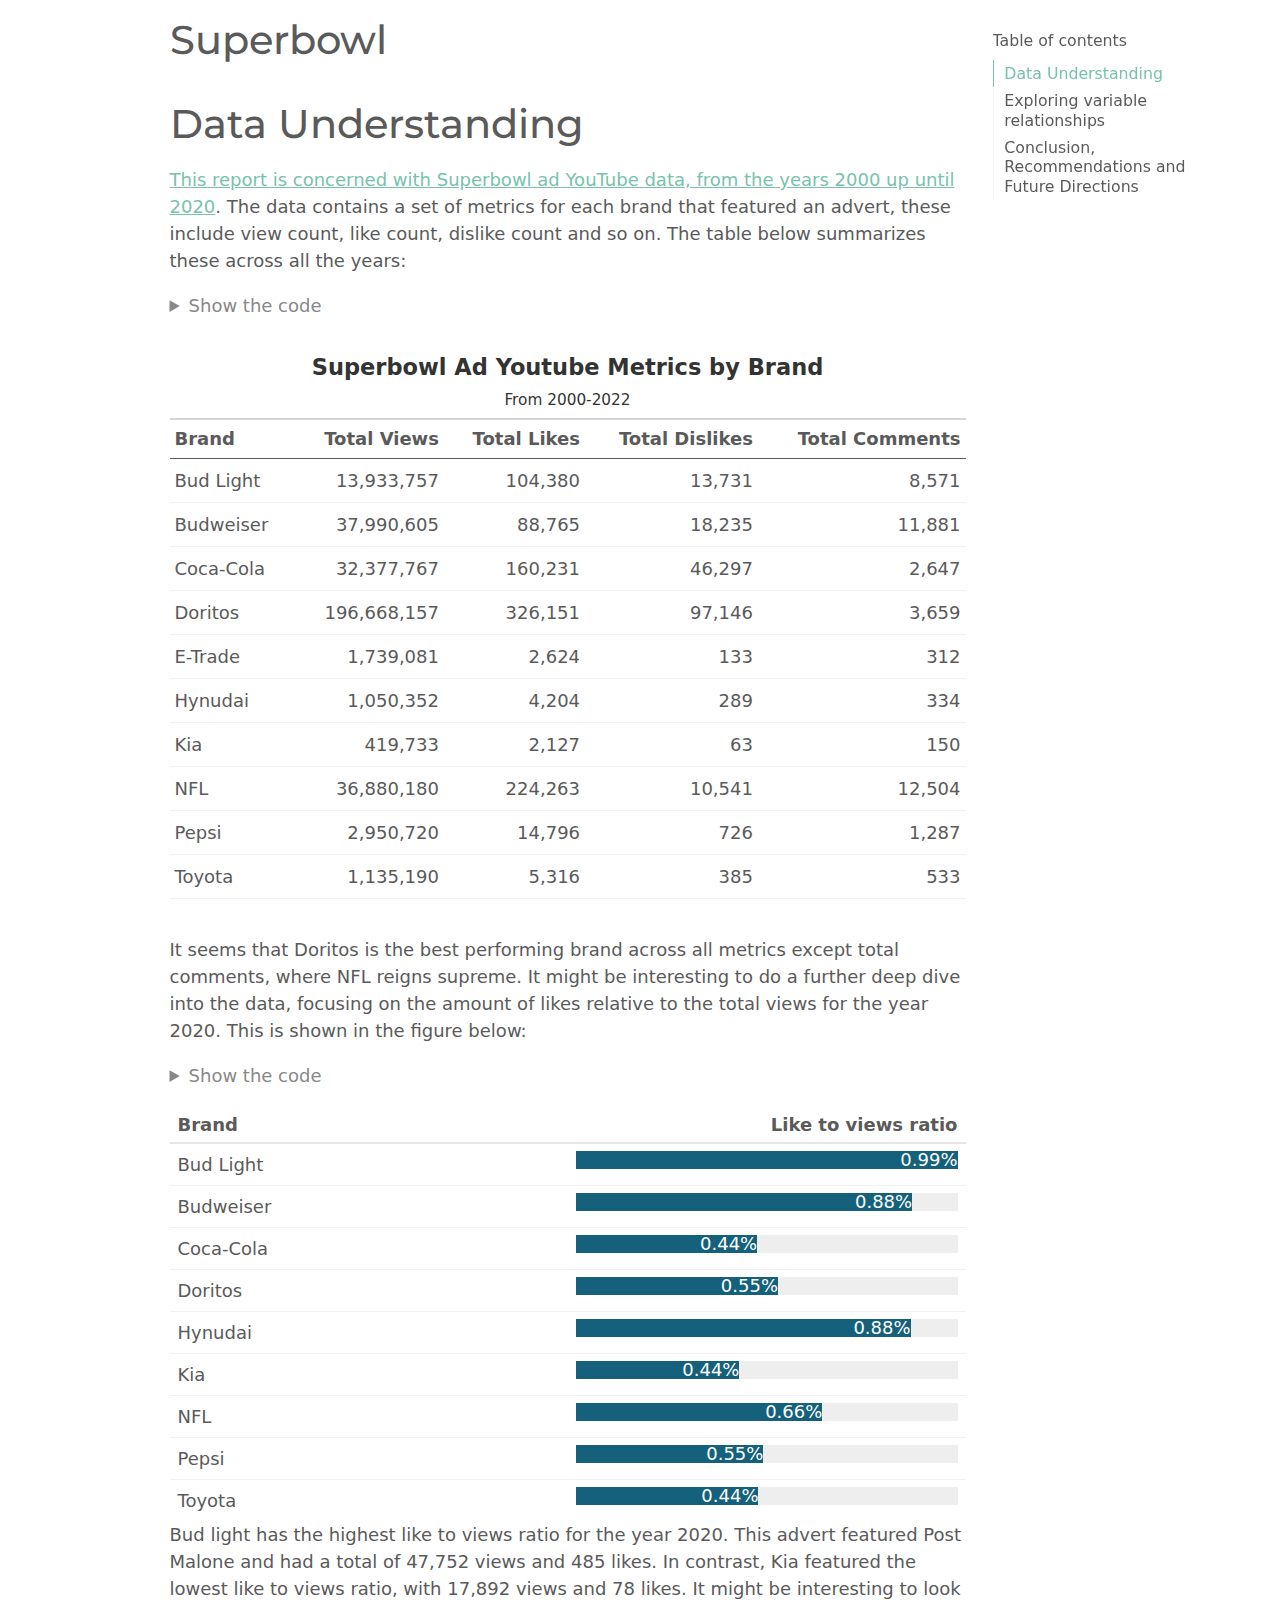
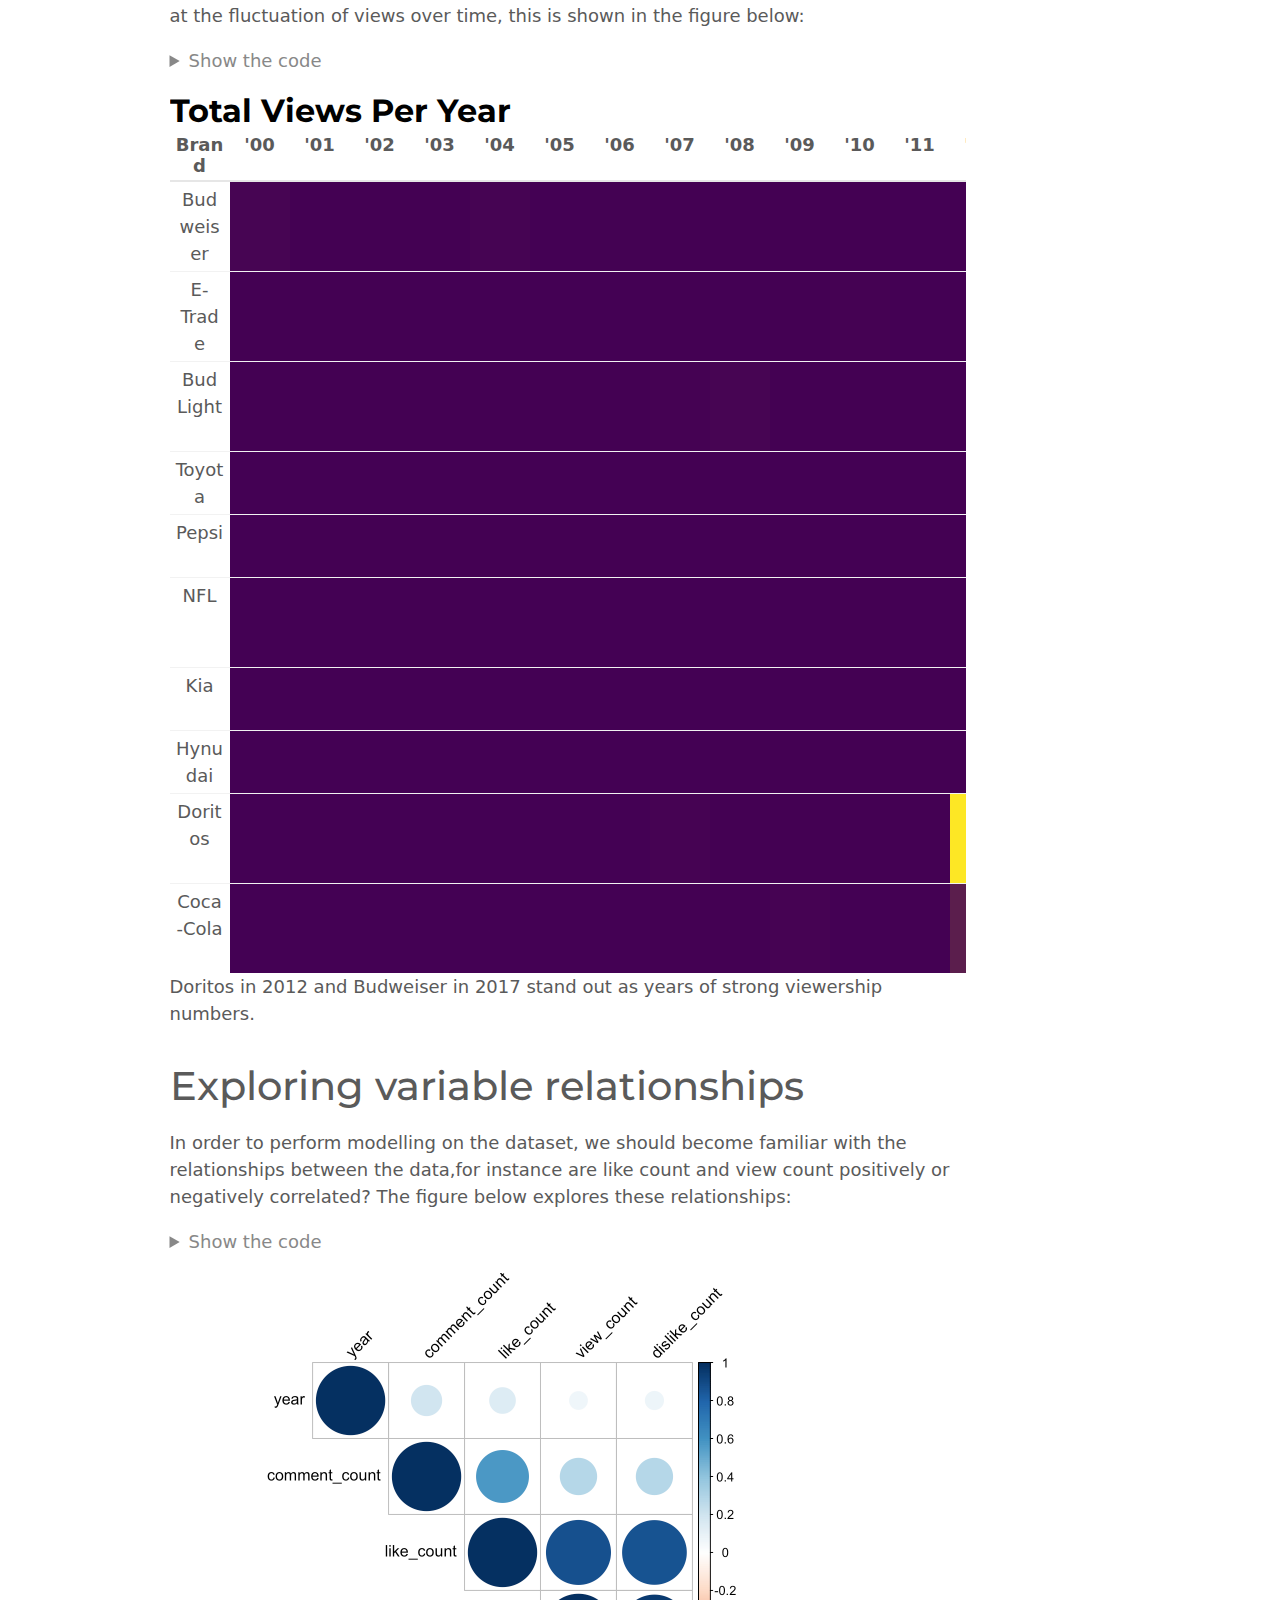
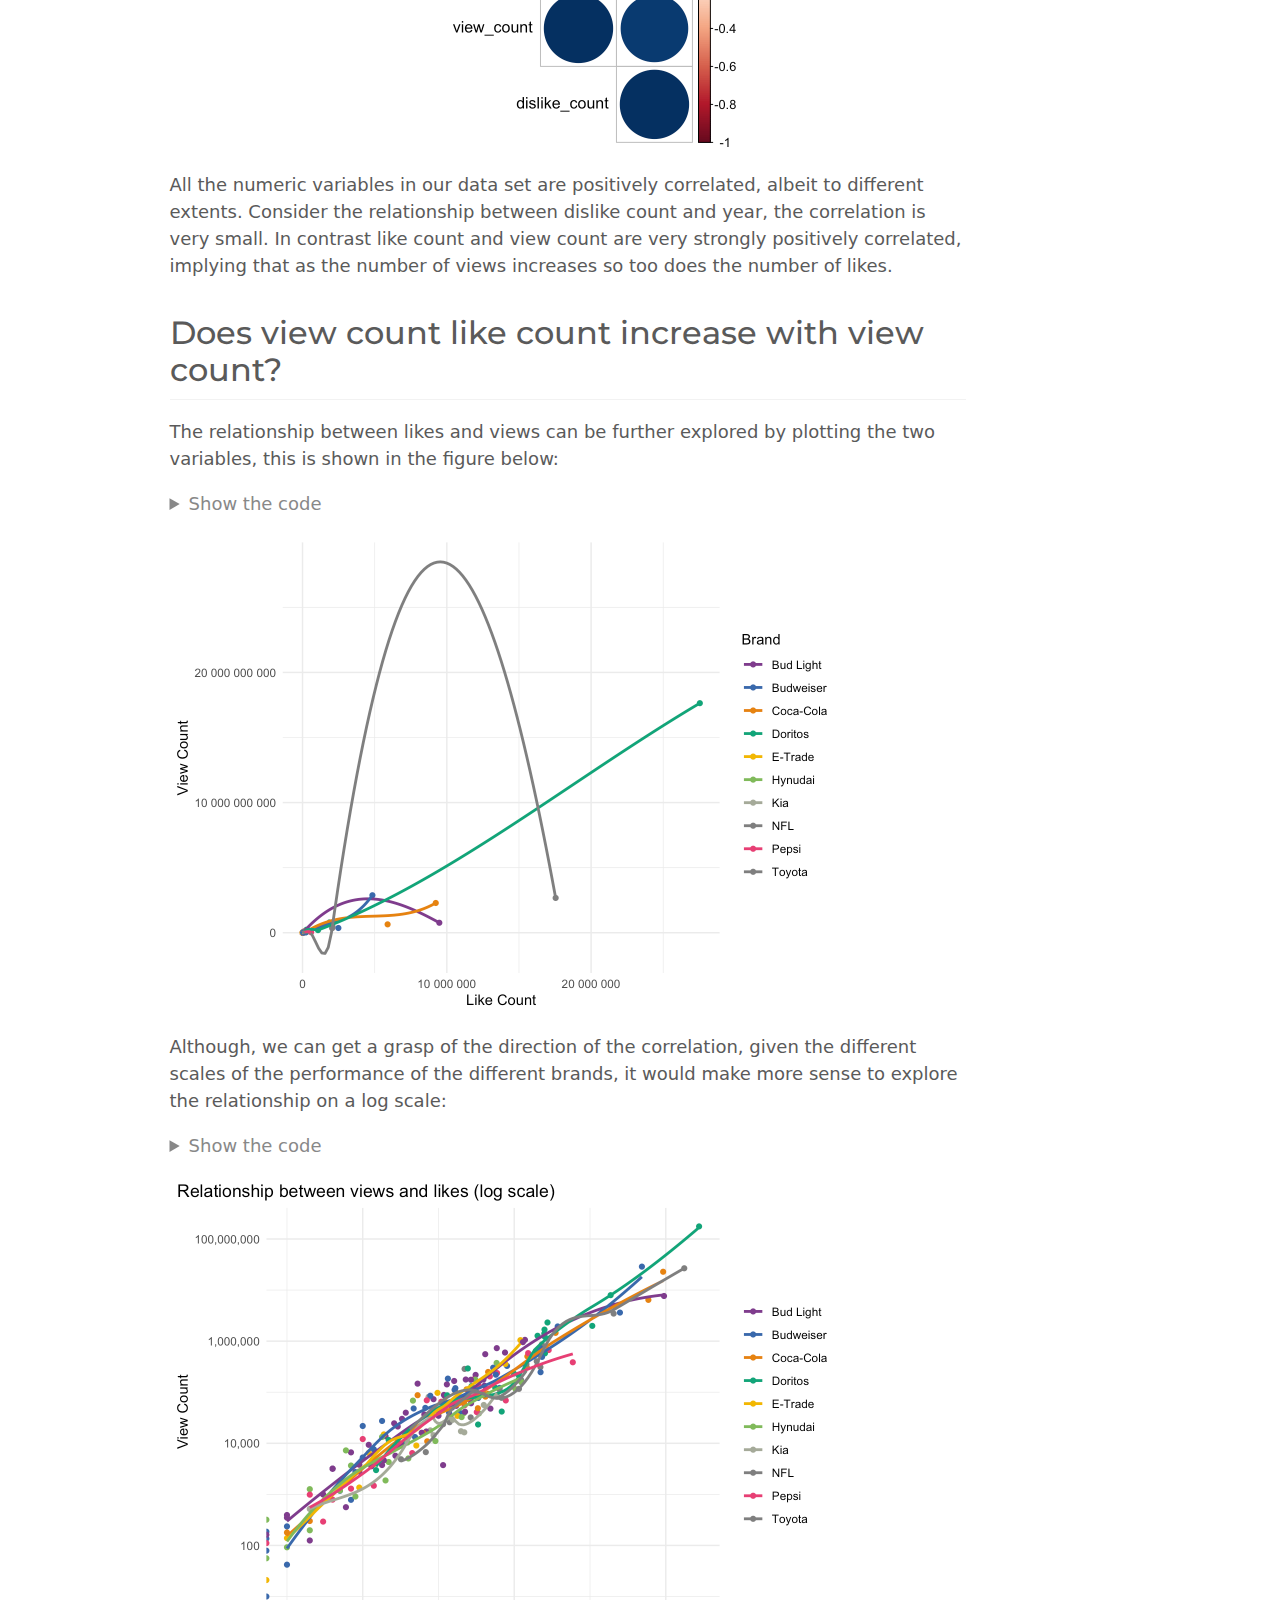
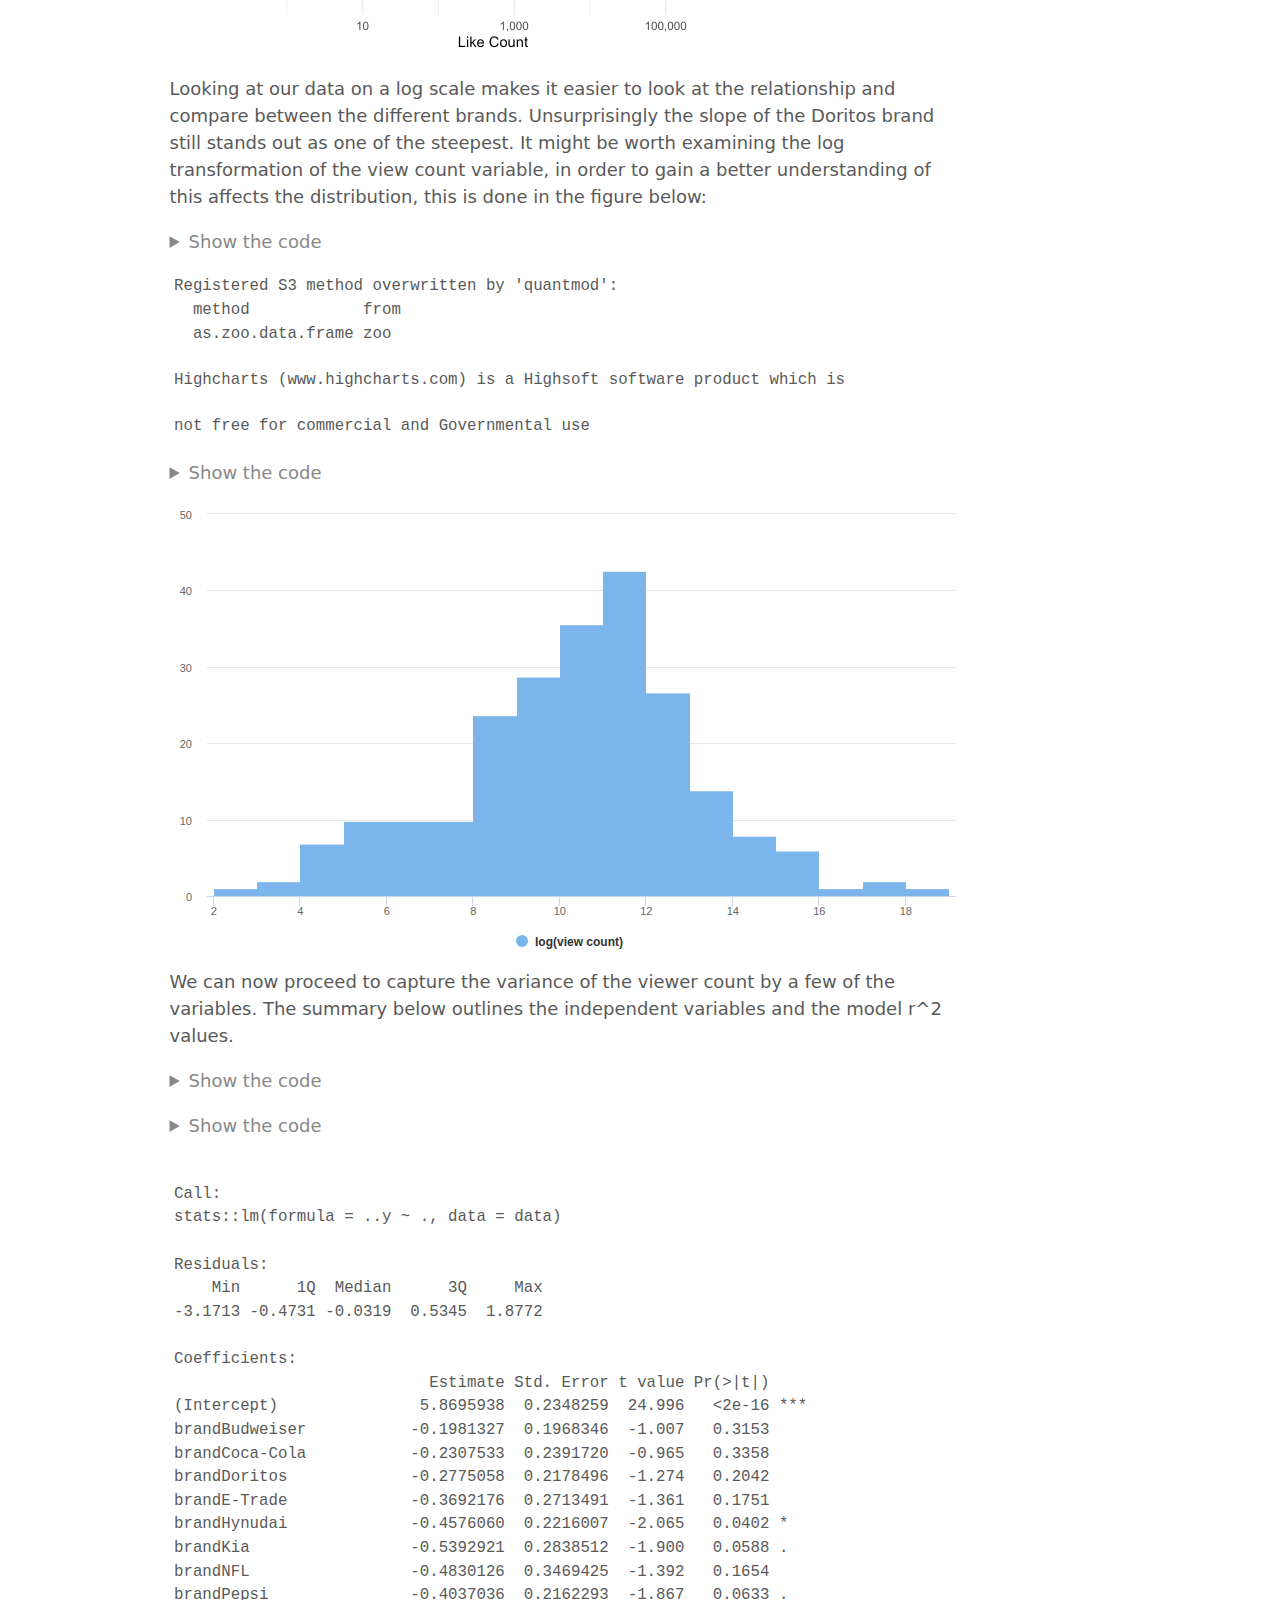
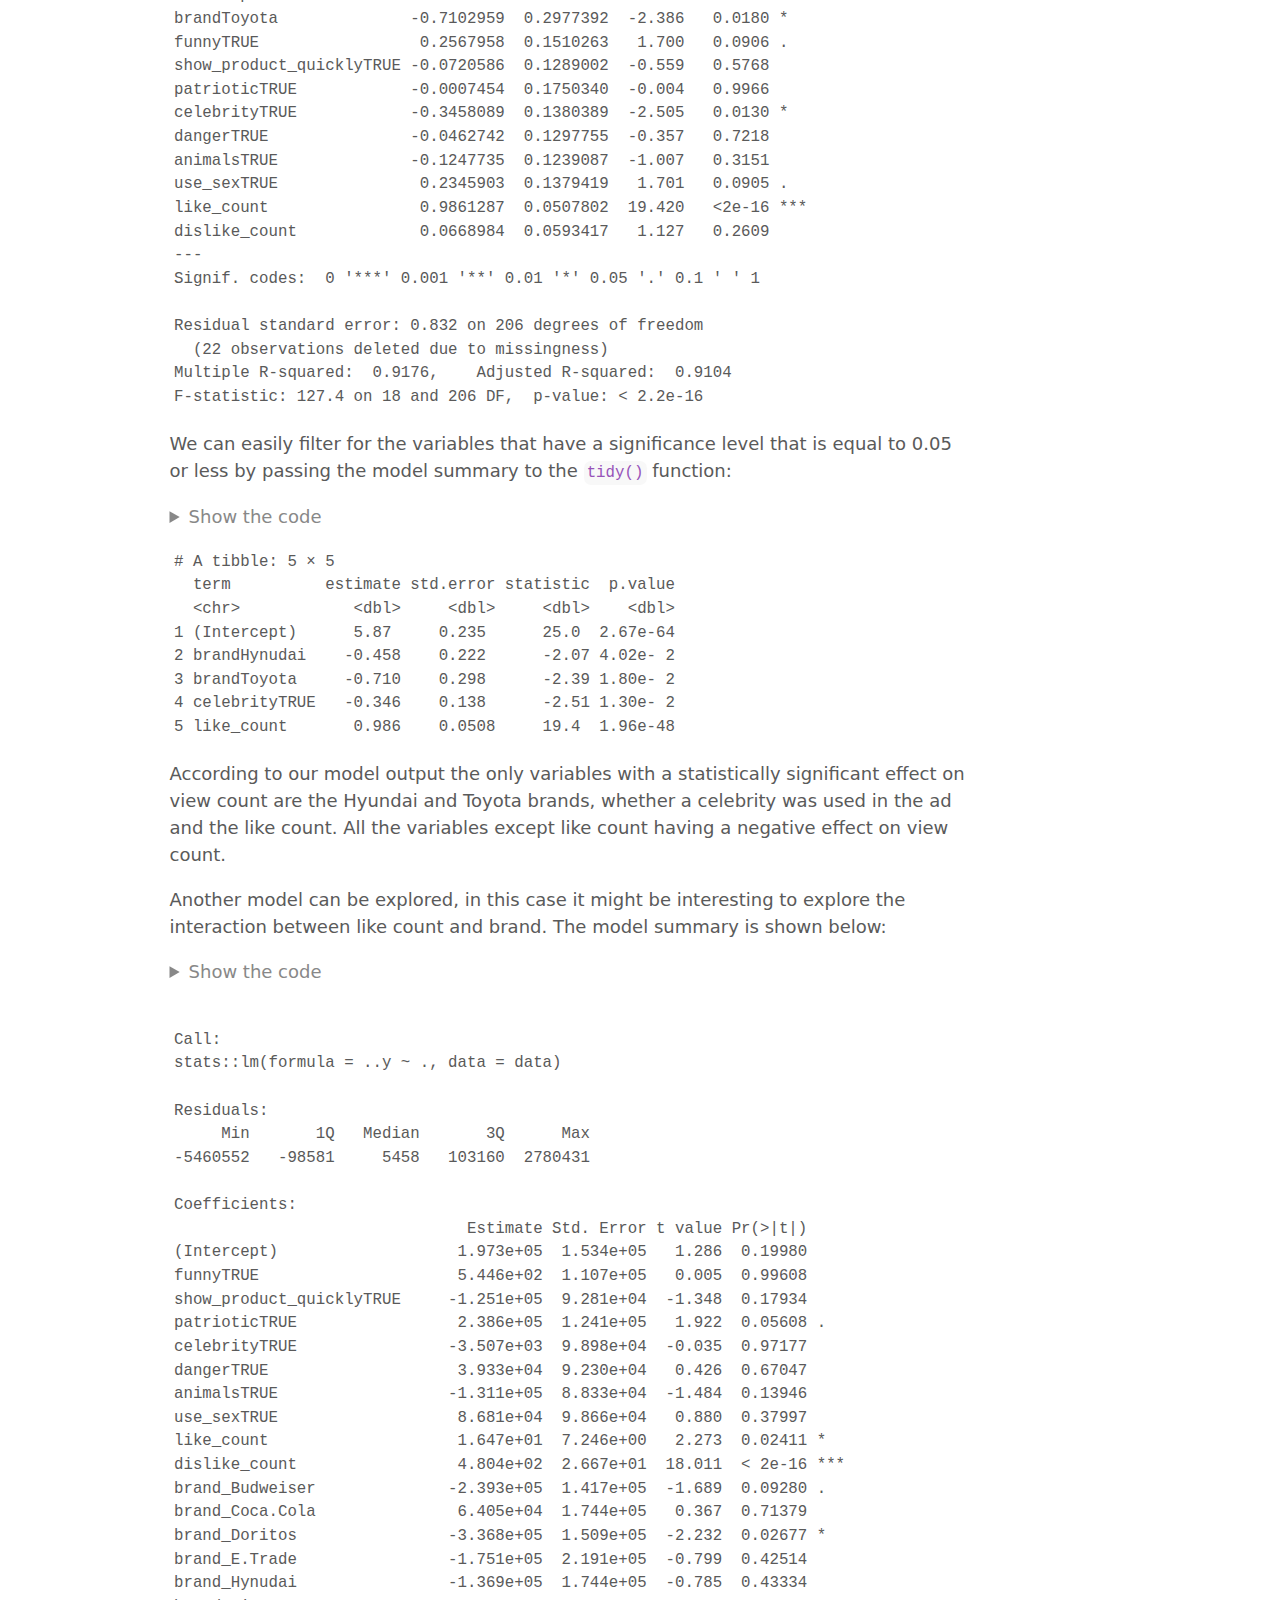
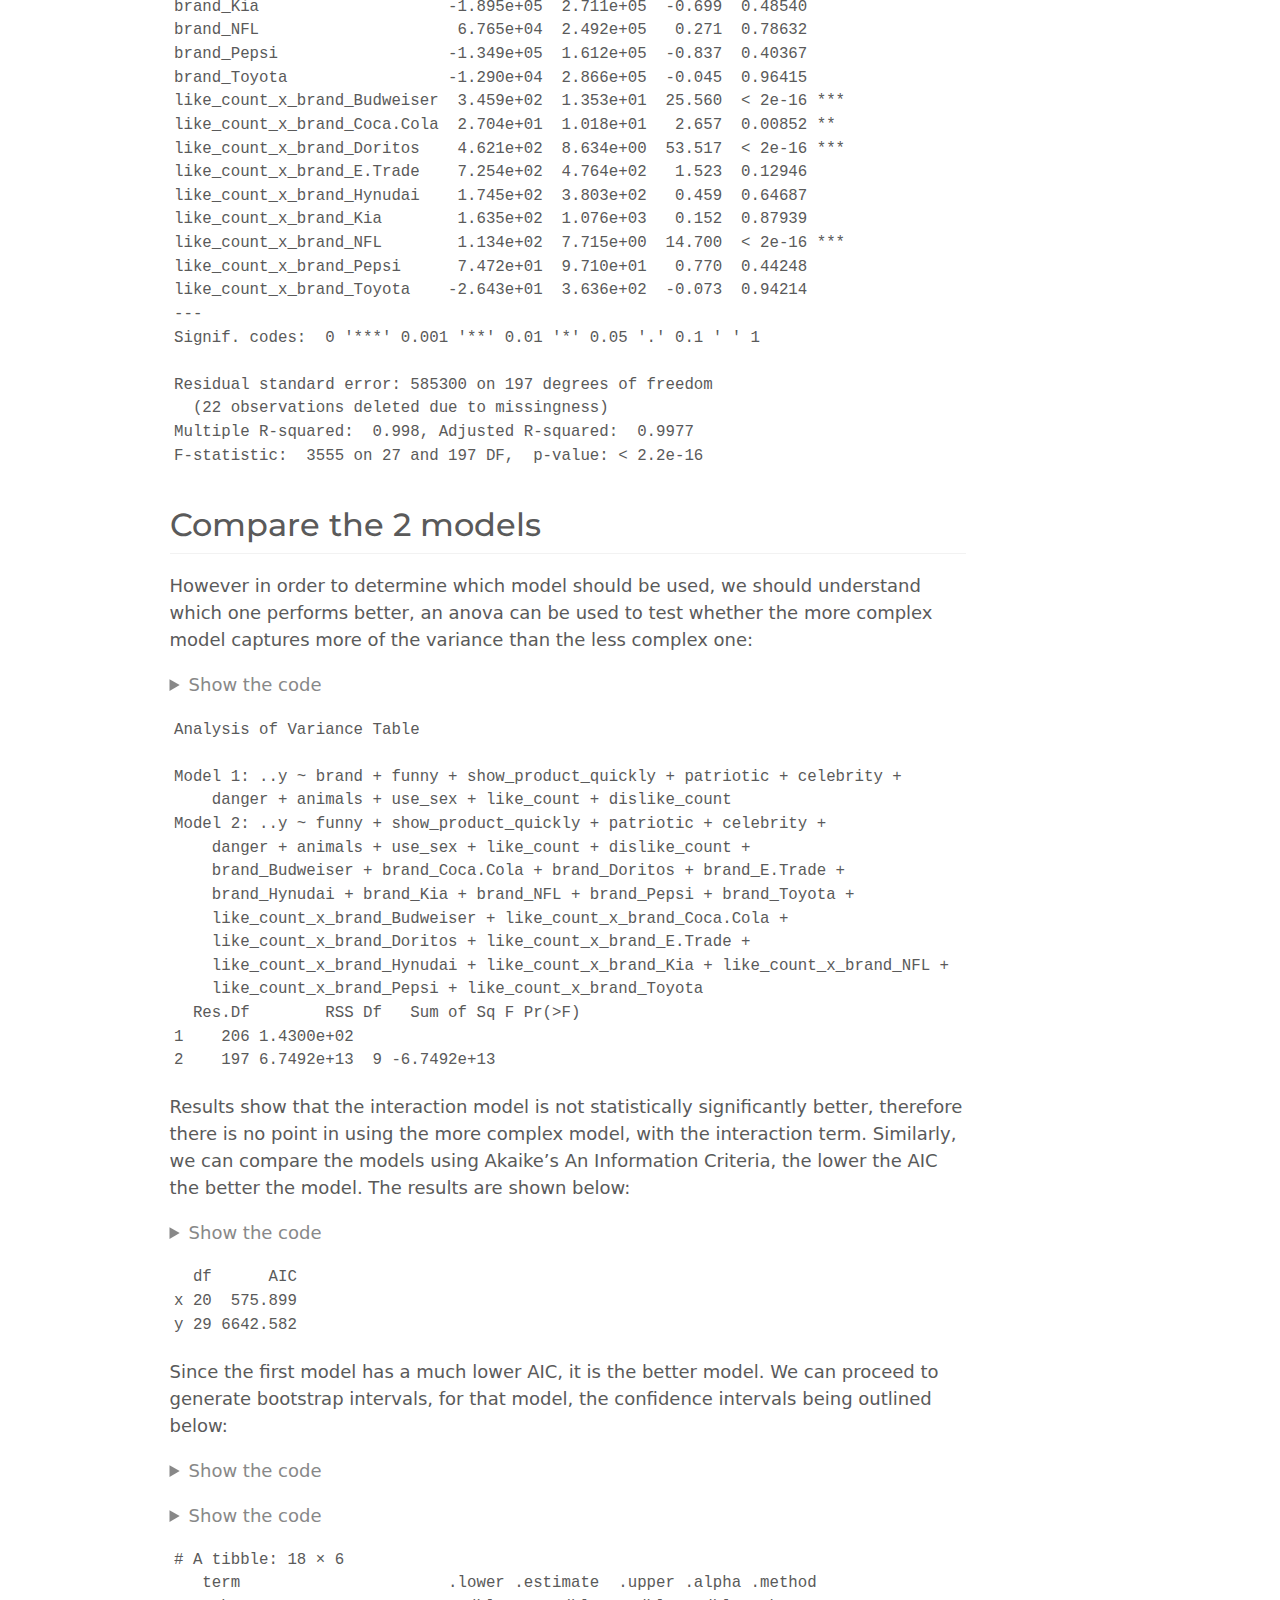
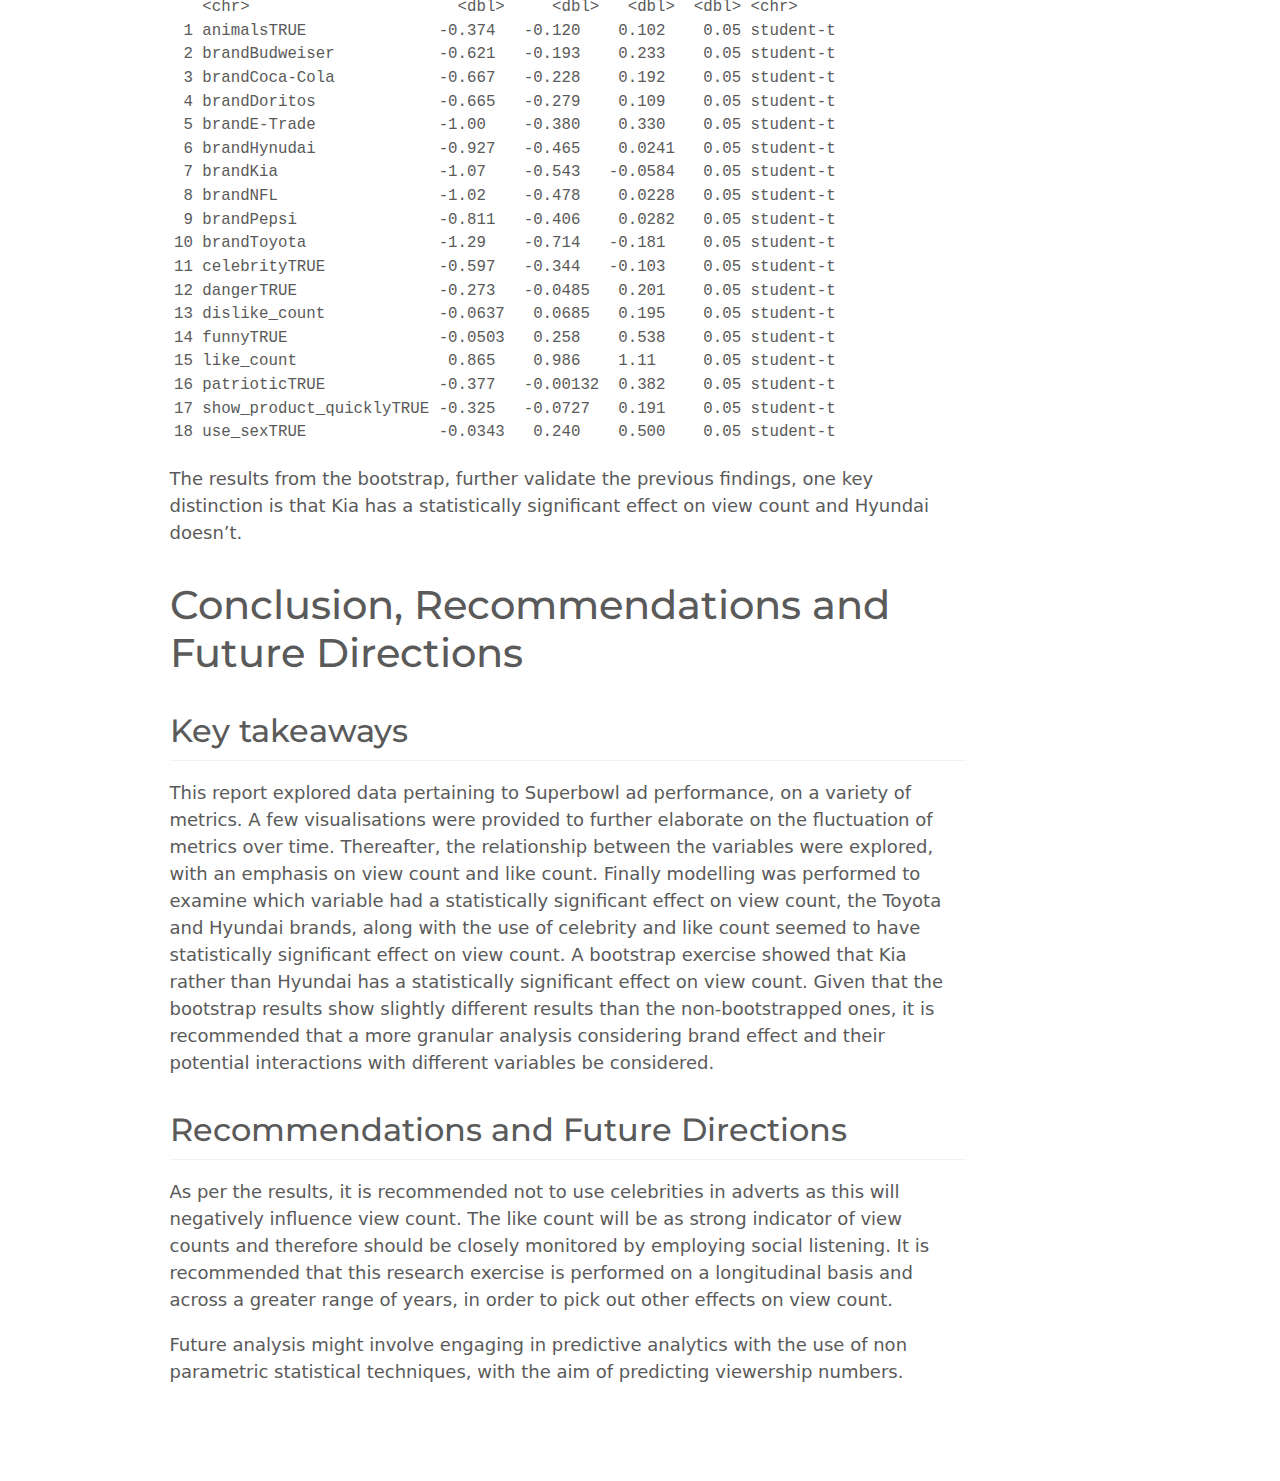
==== commit 43d34da3: "Changed some stuff that will make it look better" ====
--- a/index.html
+++ b/index.html
@@ -1,175 +1,201 @@
 <!DOCTYPE html>
 <html xmlns="http://www.w3.org/1999/xhtml" lang="en" xml:lang="en"><head>
-  <meta charset="utf-8">
-  <meta name="generator" content="quarto-0.9.226">
-  <meta name="viewport" content="width=device-width, initial-scale=1.0, user-scalable=yes">
-  <title>Superbowl</title>
-  <style>
-    code{white-space: pre-wrap;}
-    span.smallcaps{font-variant: small-caps;}
-    span.underline{text-decoration: underline;}
-    div.column{display: inline-block; vertical-align: top; width: 50%;}
-    div.hanging-indent{margin-left: 1.5em; text-indent: -1.5em;}
-    ul.task-list{list-style: none;}
-    pre > code.sourceCode { white-space: pre; position: relative; }
-    pre > code.sourceCode > span { display: inline-block; line-height: 1.25; }
-    pre > code.sourceCode > span:empty { height: 1.2em; }
-    .sourceCode { overflow: visible; }
-    code.sourceCode > span { color: inherit; text-decoration: inherit; }
-    div.sourceCode { margin: 1em 0; }
-    pre.sourceCode { margin: 0; }
-    @media screen {
-    div.sourceCode { overflow: auto; }
-    }
-    @media print {
-    pre > code.sourceCode { white-space: pre-wrap; }
-    pre > code.sourceCode > span { text-indent: -5em; padding-left: 5em; }
-    }
-    pre.numberSource code
-      { counter-reset: source-line 0; }
-    pre.numberSource code > span
-      { position: relative; left: -4em; counter-increment: source-line; }
-    pre.numberSource code > span > a:first-child::before
-      { content: counter(source-line);
-        position: relative; left: -1em; text-align: right; vertical-align: baseline;
-        border: none; display: inline-block;
-        -webkit-touch-callout: none; -webkit-user-select: none;
-        -khtml-user-select: none; -moz-user-select: none;
-        -ms-user-select: none; user-select: none;
-        padding: 0 4px; width: 4em;
-        color: #aaaaaa;
-      }
-    pre.numberSource { margin-left: 3em; border-left: 1px solid #aaaaaa;  padding-left: 4px; }
-    div.sourceCode
-      {   }
-    @media screen {
-    pre > code.sourceCode > span > a:first-child::before { text-decoration: underline; }
-    }
-    code span.al { color: #ff0000; font-weight: bold; } /* Alert */
-    code span.an { color: #60a0b0; font-weight: bold; font-style: italic; } /* Annotation */
-    code span.at { color: #7d9029; } /* Attribute */
-    code span.bn { color: #40a070; } /* BaseN */
-    code span.bu { } /* BuiltIn */
-    code span.cf { color: #007020; font-weight: bold; } /* ControlFlow */
-    code span.ch { color: #4070a0; } /* Char */
-    code span.cn { color: #880000; } /* Constant */
-    code span.co { color: #60a0b0; font-style: italic; } /* Comment */
-    code span.cv { color: #60a0b0; font-weight: bold; font-style: italic; } /* CommentVar */
-    code span.do { color: #ba2121; font-style: italic; } /* Documentation */
-    code span.dt { color: #902000; } /* DataType */
-    code span.dv { color: #40a070; } /* DecVal */
-    code span.er { color: #ff0000; font-weight: bold; } /* Error */
-    code span.ex { } /* Extension */
-    code span.fl { color: #40a070; } /* Float */
-    code span.fu { color: #06287e; } /* Function */
-    code span.im { } /* Import */
-    code span.in { color: #60a0b0; font-weight: bold; font-style: italic; } /* Information */
-    code span.kw { color: #007020; font-weight: bold; } /* Keyword */
-    code span.op { color: #666666; } /* Operator */
-    code span.ot { color: #007020; } /* Other */
-    code span.pp { color: #bc7a00; } /* Preprocessor */
-    code span.sc { color: #4070a0; } /* SpecialChar */
-    code span.ss { color: #bb6688; } /* SpecialString */
-    code span.st { color: #4070a0; } /* String */
-    code span.va { color: #19177c; } /* Variable */
-    code span.vs { color: #4070a0; } /* VerbatimString */
-    code span.wa { color: #60a0b0; font-weight: bold; font-style: italic; } /* Warning */
-  </style>
-
-  <script src="index_files/libs/clipboard/clipboard.min.js"></script>
-  <script src="index_files/libs/quarto-html/quarto.js"></script>
-  <script src="index_files/libs/quarto-html/popper.min.js"></script>
-  <script src="index_files/libs/quarto-html/tippy.umd.min.js"></script>
-  <script src="index_files/libs/quarto-html/anchor.min.js"></script>
-  <link href="index_files/libs/quarto-html/tippy.css" rel="stylesheet">
-  <link id="quarto-text-highlighting-styles" href="index_files/libs/quarto-html/quarto-syntax-highlighting.css" rel="stylesheet">
-  <script src="index_files/libs/bootstrap/bootstrap.min.js"></script>
-  <link href="index_files/libs/bootstrap/bootstrap-icons.css" rel="stylesheet">
-  <link href="index_files/libs/bootstrap/bootstrap.min.css" rel="stylesheet">
-  <script src="index_files/libs/core-js-2.5.3/shim.min.js"></script>
-  <script src="index_files/libs/react-17.0.0/react.min.js"></script>
-  <script src="index_files/libs/react-17.0.0/react-dom.min.js"></script>
-  <script src="index_files/libs/reactwidget-1.0.0/react-tools.js"></script>
-  <script src="index_files/libs/htmlwidgets-1.5.4/htmlwidgets.js"></script>
-  <script src="index_files/libs/reactable-binding-0.3.0/reactable.js"></script>
-  <link href="index_files/libs/tippyjs-3.2.0/themes/google.css" rel="stylesheet">
-  <link href="index_files/libs/tippyjs-3.2.0/themes/light-border.css" rel="stylesheet">
-  <link href="index_files/libs/tippyjs-3.2.0/themes/light.css" rel="stylesheet">
-  <link href="index_files/libs/tippyjs-3.2.0/themes/translucent.css" rel="stylesheet">
-  <script src="index_files/libs/tippyjs-3.2.0/tippy.all.min.js"></script>
-  <script src="index_files/libs/tippy-binding-0.1.0/tippy.js"></script>
-  <script src="index_files/libs/jquery-3.5.1/jquery.min.js"></script>
-  <script src="index_files/libs/proj4js-2.3.15/proj4.js"></script>
-  <link href="index_files/libs/highcharts-9.3.1/css/motion.css" rel="stylesheet">
-  <script src="index_files/libs/highcharts-9.3.1/highcharts.js"></script>
-  <script src="index_files/libs/highcharts-9.3.1/highcharts-3d.js"></script>
-  <script src="index_files/libs/highcharts-9.3.1/highcharts-more.js"></script>
-  <script src="index_files/libs/highcharts-9.3.1/modules/stock.js"></script>
-  <script src="index_files/libs/highcharts-9.3.1/modules/map.js"></script>
-  <script src="index_files/libs/highcharts-9.3.1/modules/data.js"></script>
-  <script src="index_files/libs/highcharts-9.3.1/modules/exporting.js"></script>
-  <script src="index_files/libs/highcharts-9.3.1/modules/offline-exporting.js"></script>
-  <script src="index_files/libs/highcharts-9.3.1/modules/drilldown.js"></script>
-  <script src="index_files/libs/highcharts-9.3.1/modules/item-series.js"></script>
-  <script src="index_files/libs/highcharts-9.3.1/modules/overlapping-datalabels.js"></script>
-  <script src="index_files/libs/highcharts-9.3.1/modules/annotations.js"></script>
-  <script src="index_files/libs/highcharts-9.3.1/modules/export-data.js"></script>
-  <script src="index_files/libs/highcharts-9.3.1/modules/funnel.js"></script>
-  <script src="index_files/libs/highcharts-9.3.1/modules/heatmap.js"></script>
-  <script src="index_files/libs/highcharts-9.3.1/modules/treemap.js"></script>
-  <script src="index_files/libs/highcharts-9.3.1/modules/sankey.js"></script>
-  <script src="index_files/libs/highcharts-9.3.1/modules/dependency-wheel.js"></script>
-  <script src="index_files/libs/highcharts-9.3.1/modules/organization.js"></script>
-  <script src="index_files/libs/highcharts-9.3.1/modules/solid-gauge.js"></script>
-  <script src="index_files/libs/highcharts-9.3.1/modules/streamgraph.js"></script>
-  <script src="index_files/libs/highcharts-9.3.1/modules/sunburst.js"></script>
-  <script src="index_files/libs/highcharts-9.3.1/modules/vector.js"></script>
-  <script src="index_files/libs/highcharts-9.3.1/modules/wordcloud.js"></script>
-  <script src="index_files/libs/highcharts-9.3.1/modules/xrange.js"></script>
-  <script src="index_files/libs/highcharts-9.3.1/modules/tilemap.js"></script>
-  <script src="index_files/libs/highcharts-9.3.1/modules/venn.js"></script>
-  <script src="index_files/libs/highcharts-9.3.1/modules/gantt.js"></script>
-  <script src="index_files/libs/highcharts-9.3.1/modules/timeline.js"></script>
-  <script src="index_files/libs/highcharts-9.3.1/modules/parallel-coordinates.js"></script>
-  <script src="index_files/libs/highcharts-9.3.1/modules/bullet.js"></script>
-  <script src="index_files/libs/highcharts-9.3.1/modules/coloraxis.js"></script>
-  <script src="index_files/libs/highcharts-9.3.1/modules/dumbbell.js"></script>
-  <script src="index_files/libs/highcharts-9.3.1/modules/lollipop.js"></script>
-  <script src="index_files/libs/highcharts-9.3.1/modules/series-label.js"></script>
-  <script src="index_files/libs/highcharts-9.3.1/plugins/motion.js"></script>
-  <script src="index_files/libs/highcharts-9.3.1/custom/reset.js"></script>
-  <script src="index_files/libs/highcharts-9.3.1/modules/boost.js"></script>
-  <script src="index_files/libs/highchart-binding-0.9.4/highchart.js"></script>
-  <!--[if lt IE 9]>
-    <script src="//cdnjs.cloudflare.com/ajax/libs/html5shiv/3.7.3/html5shiv-printshiv.min.js"></script>
-  <![endif]-->
+
+<meta charset="utf-8">
+<meta name="generator" content="quarto-1.2.269">
+
+<meta name="viewport" content="width=device-width, initial-scale=1.0, user-scalable=yes">
+
+
+<title>Superbowl</title>
+<style>
+code{white-space: pre-wrap;}
+span.smallcaps{font-variant: small-caps;}
+div.columns{display: flex; gap: min(4vw, 1.5em);}
+div.column{flex: auto; overflow-x: auto;}
+div.hanging-indent{margin-left: 1.5em; text-indent: -1.5em;}
+ul.task-list{list-style: none;}
+ul.task-list li input[type="checkbox"] {
+  width: 0.8em;
+  margin: 0 0.8em 0.2em -1.6em;
+  vertical-align: middle;
+}
+pre > code.sourceCode { white-space: pre; position: relative; }
+pre > code.sourceCode > span { display: inline-block; line-height: 1.25; }
+pre > code.sourceCode > span:empty { height: 1.2em; }
+.sourceCode { overflow: visible; }
+code.sourceCode > span { color: inherit; text-decoration: inherit; }
+div.sourceCode { margin: 1em 0; }
+pre.sourceCode { margin: 0; }
+@media screen {
+div.sourceCode { overflow: auto; }
+}
+@media print {
+pre > code.sourceCode { white-space: pre-wrap; }
+pre > code.sourceCode > span { text-indent: -5em; padding-left: 5em; }
+}
+pre.numberSource code
+  { counter-reset: source-line 0; }
+pre.numberSource code > span
+  { position: relative; left: -4em; counter-increment: source-line; }
+pre.numberSource code > span > a:first-child::before
+  { content: counter(source-line);
+    position: relative; left: -1em; text-align: right; vertical-align: baseline;
+    border: none; display: inline-block;
+    -webkit-touch-callout: none; -webkit-user-select: none;
+    -khtml-user-select: none; -moz-user-select: none;
+    -ms-user-select: none; user-select: none;
+    padding: 0 4px; width: 4em;
+    color: #aaaaaa;
+  }
+pre.numberSource { margin-left: 3em; border-left: 1px solid #aaaaaa;  padding-left: 4px; }
+div.sourceCode
+  {   }
+@media screen {
+pre > code.sourceCode > span > a:first-child::before { text-decoration: underline; }
+}
+code span.al { color: #ff0000; font-weight: bold; } /* Alert */
+code span.an { color: #60a0b0; font-weight: bold; font-style: italic; } /* Annotation */
+code span.at { color: #7d9029; } /* Attribute */
+code span.bn { color: #40a070; } /* BaseN */
+code span.bu { color: #008000; } /* BuiltIn */
+code span.cf { color: #007020; font-weight: bold; } /* ControlFlow */
+code span.ch { color: #4070a0; } /* Char */
+code span.cn { color: #880000; } /* Constant */
+code span.co { color: #60a0b0; font-style: italic; } /* Comment */
+code span.cv { color: #60a0b0; font-weight: bold; font-style: italic; } /* CommentVar */
+code span.do { color: #ba2121; font-style: italic; } /* Documentation */
+code span.dt { color: #902000; } /* DataType */
+code span.dv { color: #40a070; } /* DecVal */
+code span.er { color: #ff0000; font-weight: bold; } /* Error */
+code span.ex { } /* Extension */
+code span.fl { color: #40a070; } /* Float */
+code span.fu { color: #06287e; } /* Function */
+code span.im { color: #008000; font-weight: bold; } /* Import */
+code span.in { color: #60a0b0; font-weight: bold; font-style: italic; } /* Information */
+code span.kw { color: #007020; font-weight: bold; } /* Keyword */
+code span.op { color: #666666; } /* Operator */
+code span.ot { color: #007020; } /* Other */
+code span.pp { color: #bc7a00; } /* Preprocessor */
+code span.sc { color: #4070a0; } /* SpecialChar */
+code span.ss { color: #bb6688; } /* SpecialString */
+code span.st { color: #4070a0; } /* String */
+code span.va { color: #19177c; } /* Variable */
+code span.vs { color: #4070a0; } /* VerbatimString */
+code span.wa { color: #60a0b0; font-weight: bold; font-style: italic; } /* Warning */
+</style>
+
+
+<script src="index_files/libs/clipboard/clipboard.min.js"></script>
+<script src="index_files/libs/quarto-html/quarto.js"></script>
+<script src="index_files/libs/quarto-html/popper.min.js"></script>
+<script src="index_files/libs/quarto-html/tippy.umd.min.js"></script>
+<script src="index_files/libs/quarto-html/anchor.min.js"></script>
+<link href="index_files/libs/quarto-html/tippy.css" rel="stylesheet">
+<link href="index_files/libs/quarto-html/quarto-syntax-highlighting.css" rel="stylesheet" id="quarto-text-highlighting-styles">
+<script src="index_files/libs/bootstrap/bootstrap.min.js"></script>
+<link href="index_files/libs/bootstrap/bootstrap-icons.css" rel="stylesheet">
+<link href="index_files/libs/bootstrap/bootstrap.min.css" rel="stylesheet" id="quarto-bootstrap" data-mode="light">
+
+<script src="index_files/libs/core-js-2.5.3/shim.min.js"></script>
+<script src="index_files/libs/react-17.0.0/react.min.js"></script>
+<script src="index_files/libs/react-17.0.0/react-dom.min.js"></script>
+<script src="index_files/libs/reactwidget-1.0.0/react-tools.js"></script>
+<script src="index_files/libs/htmlwidgets-1.6.1/htmlwidgets.js"></script>
+<link href="index_files/libs/reactable-0.4.3/reactable.css" rel="stylesheet">
+<script src="index_files/libs/reactable-binding-0.4.3/reactable.js"></script>
+<link href="index_files/libs/tippyjs-3.2.0/themes/google.css" rel="stylesheet">
+<link href="index_files/libs/tippyjs-3.2.0/themes/light-border.css" rel="stylesheet">
+<link href="index_files/libs/tippyjs-3.2.0/themes/light.css" rel="stylesheet">
+<link href="index_files/libs/tippyjs-3.2.0/themes/translucent.css" rel="stylesheet">
+<script src="index_files/libs/tippyjs-3.2.0/tippy.all.min.js"></script>
+<script src="index_files/libs/tippy-binding-0.1.0/tippy.js"></script>
+<script src="index_files/libs/jquery-3.5.1/jquery.min.js"></script>
+<script src="index_files/libs/proj4js-2.3.15/proj4.js"></script>
+<link href="index_files/libs/highcharts-9.3.1/css/motion.css" rel="stylesheet">
+<script src="index_files/libs/highcharts-9.3.1/highcharts.js"></script>
+<script src="index_files/libs/highcharts-9.3.1/highcharts-3d.js"></script>
+<script src="index_files/libs/highcharts-9.3.1/highcharts-more.js"></script>
+<script src="index_files/libs/highcharts-9.3.1/modules/stock.js"></script>
+<script src="index_files/libs/highcharts-9.3.1/modules/map.js"></script>
+<script src="index_files/libs/highcharts-9.3.1/modules/data.js"></script>
+<script src="index_files/libs/highcharts-9.3.1/modules/exporting.js"></script>
+<script src="index_files/libs/highcharts-9.3.1/modules/offline-exporting.js"></script>
+<script src="index_files/libs/highcharts-9.3.1/modules/drilldown.js"></script>
+<script src="index_files/libs/highcharts-9.3.1/modules/item-series.js"></script>
+<script src="index_files/libs/highcharts-9.3.1/modules/overlapping-datalabels.js"></script>
+<script src="index_files/libs/highcharts-9.3.1/modules/annotations.js"></script>
+<script src="index_files/libs/highcharts-9.3.1/modules/export-data.js"></script>
+<script src="index_files/libs/highcharts-9.3.1/modules/funnel.js"></script>
+<script src="index_files/libs/highcharts-9.3.1/modules/heatmap.js"></script>
+<script src="index_files/libs/highcharts-9.3.1/modules/treemap.js"></script>
+<script src="index_files/libs/highcharts-9.3.1/modules/sankey.js"></script>
+<script src="index_files/libs/highcharts-9.3.1/modules/dependency-wheel.js"></script>
+<script src="index_files/libs/highcharts-9.3.1/modules/organization.js"></script>
+<script src="index_files/libs/highcharts-9.3.1/modules/solid-gauge.js"></script>
+<script src="index_files/libs/highcharts-9.3.1/modules/streamgraph.js"></script>
+<script src="index_files/libs/highcharts-9.3.1/modules/sunburst.js"></script>
+<script src="index_files/libs/highcharts-9.3.1/modules/vector.js"></script>
+<script src="index_files/libs/highcharts-9.3.1/modules/wordcloud.js"></script>
+<script src="index_files/libs/highcharts-9.3.1/modules/xrange.js"></script>
+<script src="index_files/libs/highcharts-9.3.1/modules/tilemap.js"></script>
+<script src="index_files/libs/highcharts-9.3.1/modules/venn.js"></script>
+<script src="index_files/libs/highcharts-9.3.1/modules/gantt.js"></script>
+<script src="index_files/libs/highcharts-9.3.1/modules/timeline.js"></script>
+<script src="index_files/libs/highcharts-9.3.1/modules/parallel-coordinates.js"></script>
+<script src="index_files/libs/highcharts-9.3.1/modules/bullet.js"></script>
+<script src="index_files/libs/highcharts-9.3.1/modules/coloraxis.js"></script>
+<script src="index_files/libs/highcharts-9.3.1/modules/dumbbell.js"></script>
+<script src="index_files/libs/highcharts-9.3.1/modules/lollipop.js"></script>
+<script src="index_files/libs/highcharts-9.3.1/modules/series-label.js"></script>
+<script src="index_files/libs/highcharts-9.3.1/plugins/motion.js"></script>
+<script src="index_files/libs/highcharts-9.3.1/custom/reset.js"></script>
+<script src="index_files/libs/highcharts-9.3.1/modules/boost.js"></script>
+<script src="index_files/libs/highchart-binding-0.9.4/highchart.js"></script>
+
+
 </head>
+
 <body>
-<div id="quarto-content" class="page-columns page-rows-contents page-layout-article toc-left">
-<div id="quarto-sidebar-toc-left" class="sidebar toc-left">
-  <nav id="TOC" role="doc-toc">
-<h2 id="toc-title">Table of contents</h2>
-<ul>
-<li><a href="#data-understanding" id="toc-data-understanding" class="nav-link active" data-scroll-target="#data-understanding">Data Understanding</a></li>
-<li><a href="#exploring-variable-relationships" id="toc-exploring-variable-relationships" class="nav-link" data-scroll-target="#exploring-variable-relationships">Exploring variable relationships</a>
-<ul class="collapse">
-<li><a href="#does-view-count-like-count-increase-with-view-count" id="toc-does-view-count-like-count-increase-with-view-count" class="nav-link" data-scroll-target="#does-view-count-like-count-increase-with-view-count">Does view count like count increase with view count?</a></li>
-<li><a href="#compare-the-2-models" id="toc-compare-the-2-models" class="nav-link" data-scroll-target="#compare-the-2-models">Compare the 2 models</a></li>
-</ul></li>
-<li><a href="#conclusion-reccomendations-and-future-directions" id="toc-conclusion-reccomendations-and-future-directions" class="nav-link" data-scroll-target="#conclusion-reccomendations-and-future-directions">Conclusion, Reccomendations and Future Directions</a>
-<ul class="collapse">
-<li><a href="#key-takeaways" id="toc-key-takeaways" class="nav-link" data-scroll-target="#key-takeaways">Key takeaways</a></li>
-<li><a href="#recommendations-and-future-directions" id="toc-recommendations-and-future-directions" class="nav-link" data-scroll-target="#recommendations-and-future-directions">Recommendations and Future Directions</a></li>
-</ul></li>
-</ul>
+
+<div id="quarto-content" class="page-columns page-rows-contents page-layout-article">
+<div id="quarto-margin-sidebar" class="sidebar margin-sidebar">
+  <nav id="TOC" role="doc-toc" class="toc-active">
+    <h2 id="toc-title">Table of contents</h2>
+   
+  <ul>
+  <li><a href="#data-understanding" id="toc-data-understanding" class="nav-link active" data-scroll-target="#data-understanding">Data Understanding</a></li>
+  <li><a href="#exploring-variable-relationships" id="toc-exploring-variable-relationships" class="nav-link" data-scroll-target="#exploring-variable-relationships">Exploring variable relationships</a>
+  <ul class="collapse">
+  <li><a href="#does-view-count-like-count-increase-with-view-count" id="toc-does-view-count-like-count-increase-with-view-count" class="nav-link" data-scroll-target="#does-view-count-like-count-increase-with-view-count">Does view count like count increase with view count?</a></li>
+  <li><a href="#compare-the-2-models" id="toc-compare-the-2-models" class="nav-link" data-scroll-target="#compare-the-2-models">Compare the 2 models</a></li>
+  </ul></li>
+  <li><a href="#conclusion-recommendations-and-future-directions" id="toc-conclusion-recommendations-and-future-directions" class="nav-link" data-scroll-target="#conclusion-recommendations-and-future-directions">Conclusion, Recommendations and Future Directions</a>
+  <ul class="collapse">
+  <li><a href="#key-takeaways" id="toc-key-takeaways" class="nav-link" data-scroll-target="#key-takeaways">Key takeaways</a></li>
+  <li><a href="#recommendations-and-future-directions" id="toc-recommendations-and-future-directions" class="nav-link" data-scroll-target="#recommendations-and-future-directions">Recommendations and Future Directions</a></li>
+  </ul></li>
+  </ul>
 </nav>
 </div>
-<div id="quarto-margin-sidebar" class="sidebar margin-sidebar">
-</div>
 <main class="content" id="quarto-document-content">
+
 <header id="title-block-header" class="quarto-title-block default">
-
-<div class="quarto-title"><h1 class="title display-7">Superbowl</h1></div></header>
+<div class="quarto-title">
+<h1 class="title">Superbowl</h1>
+</div>
+
+
+
+<div class="quarto-title-meta">
+
+    
+  
+    
+  </div>
+  
+
+</header>
 
 <div class="cell">
 
@@ -180,7 +206,7 @@
 <div class="cell">
 <details>
 <summary>Show the code</summary>
-<div class="sourceCode" id="cb1"><pre class="sourceCode r cell-code code-with-copy"><code class="sourceCode r"><span id="cb1-1"><a href="#cb1-1" aria-hidden="true" tabindex="-1"></a>youtube <span class="sc">%&gt;%</span> </span>
+<div class="sourceCode cell-code" id="cb1"><pre class="sourceCode r code-with-copy"><code class="sourceCode r"><span id="cb1-1"><a href="#cb1-1" aria-hidden="true" tabindex="-1"></a>youtube <span class="sc">%&gt;%</span> </span>
 <span id="cb1-2"><a href="#cb1-2" aria-hidden="true" tabindex="-1"></a>  <span class="fu">group_by</span>(brand) <span class="sc">%&gt;%</span> </span>
 <span id="cb1-3"><a href="#cb1-3" aria-hidden="true" tabindex="-1"></a>  <span class="fu">summarise</span>(<span class="st">`</span><span class="at">Total Views</span><span class="st">`</span> <span class="ot">=</span> <span class="fu">sum</span>(view_count,<span class="at">na.rm =</span> <span class="cn">TRUE</span>),</span>
 <span id="cb1-4"><a href="#cb1-4" aria-hidden="true" tabindex="-1"></a>            <span class="st">`</span><span class="at">Total Likes</span><span class="st">`</span> <span class="ot">=</span> <span class="fu">sum</span>(like_count,<span class="at">na.rm =</span> <span class="cn">TRUE</span>),</span>
@@ -196,12 +222,13 @@
 <span id="cb1-14"><a href="#cb1-14" aria-hidden="true" tabindex="-1"></a>  )</span></code><button title="Copy to Clipboard" class="code-copy-button"><i class="bi"></i></button></pre></div>
 </details>
 <div class="cell-output-display">
-<div id="npsibvgelv" style="overflow-x:auto;overflow-y:auto;width:auto;height:auto;">
+
+<div id="aellovtjuf" style="padding-left:0px;padding-right:0px;padding-top:10px;padding-bottom:10px;overflow-x:auto;overflow-y:auto;width:auto;height:auto;">
 <style>html {
   font-family: -apple-system, BlinkMacSystemFont, 'Segoe UI', Roboto, Oxygen, Ubuntu, Cantarell, 'Helvetica Neue', 'Fira Sans', 'Droid Sans', Arial, sans-serif;
 }
 
-#npsibvgelv .gt_table {
+:where(#aellovtjuf) .gt_table {
   display: table;
   border-collapse: collapse;
   margin-left: auto;
@@ -226,7 +253,7 @@
   border-left-color: #D3D3D3;
 }
 
-#npsibvgelv .gt_heading {
+:where(#aellovtjuf) .gt_heading {
   background-color: #FFFFFF;
   text-align: center;
   border-bottom-color: #FFFFFF;
@@ -238,7 +265,12 @@
   border-right-color: #D3D3D3;
 }
 
-#npsibvgelv .gt_title {
+:where(#aellovtjuf) .gt_caption {
+  padding-top: 4px;
+  padding-bottom: 4px;
+}
+
+:where(#aellovtjuf) .gt_title {
   color: #333333;
   font-size: 125%;
   font-weight: initial;
@@ -250,7 +282,7 @@
   border-bottom-width: 0;
 }
 
-#npsibvgelv .gt_subtitle {
+:where(#aellovtjuf) .gt_subtitle {
   color: #333333;
   font-size: 85%;
   font-weight: initial;
@@ -262,13 +294,13 @@
   border-top-width: 0;
 }
 
-#npsibvgelv .gt_bottom_border {
+:where(#aellovtjuf) .gt_bottom_border {
   border-bottom-style: solid;
   border-bottom-width: 2px;
   border-bottom-color: #D3D3D3;
 }
 
-#npsibvgelv .gt_col_headings {
+:where(#aellovtjuf) .gt_col_headings {
   border-top-style: solid;
   border-top-width: 2px;
   border-top-color: #D3D3D3;
@@ -283,7 +315,7 @@
   border-right-color: #D3D3D3;
 }
 
-#npsibvgelv .gt_col_heading {
+:where(#aellovtjuf) .gt_col_heading {
   color: #333333;
   background-color: #FFFFFF;
   font-size: 100%;
@@ -303,7 +335,7 @@
   overflow-x: hidden;
 }
 
-#npsibvgelv .gt_column_spanner_outer {
+:where(#aellovtjuf) .gt_column_spanner_outer {
   color: #333333;
   background-color: #FFFFFF;
   font-size: 100%;
@@ -315,15 +347,15 @@
   padding-right: 4px;
 }
 
-#npsibvgelv .gt_column_spanner_outer:first-child {
+:where(#aellovtjuf) .gt_column_spanner_outer:first-child {
   padding-left: 0;
 }
 
-#npsibvgelv .gt_column_spanner_outer:last-child {
+:where(#aellovtjuf) .gt_column_spanner_outer:last-child {
   padding-right: 0;
 }
 
-#npsibvgelv .gt_column_spanner {
+:where(#aellovtjuf) .gt_column_spanner {
   border-bottom-style: solid;
   border-bottom-width: 2px;
   border-bottom-color: #D3D3D3;
@@ -335,7 +367,7 @@
   width: 100%;
 }
 
-#npsibvgelv .gt_group_heading {
+:where(#aellovtjuf) .gt_group_heading {
   padding-top: 8px;
   padding-bottom: 8px;
   padding-left: 5px;
@@ -358,9 +390,10 @@
   border-right-width: 1px;
   border-right-color: #D3D3D3;
   vertical-align: middle;
-}
-
-#npsibvgelv .gt_empty_group_heading {
+  text-align: left;
+}
+
+:where(#aellovtjuf) .gt_empty_group_heading {
   padding: 0.5px;
   color: #333333;
   background-color: #FFFFFF;
@@ -375,15 +408,15 @@
   vertical-align: middle;
 }
 
-#npsibvgelv .gt_from_md > :first-child {
+:where(#aellovtjuf) .gt_from_md > :first-child {
   margin-top: 0;
 }
 
-#npsibvgelv .gt_from_md > :last-child {
+:where(#aellovtjuf) .gt_from_md > :last-child {
   margin-bottom: 0;
 }
 
-#npsibvgelv .gt_row {
+:where(#aellovtjuf) .gt_row {
   padding-top: 8px;
   padding-bottom: 8px;
   padding-left: 5px;
@@ -402,7 +435,7 @@
   overflow-x: hidden;
 }
 
-#npsibvgelv .gt_stub {
+:where(#aellovtjuf) .gt_stub {
   color: #333333;
   background-color: #FFFFFF;
   font-size: 100%;
@@ -415,7 +448,7 @@
   padding-right: 5px;
 }
 
-#npsibvgelv .gt_stub_row_group {
+:where(#aellovtjuf) .gt_stub_row_group {
   color: #333333;
   background-color: #FFFFFF;
   font-size: 100%;
@@ -429,11 +462,11 @@
   vertical-align: top;
 }
 
-#npsibvgelv .gt_row_group_first td {
+:where(#aellovtjuf) .gt_row_group_first td {
   border-top-width: 2px;
 }
 
-#npsibvgelv .gt_summary_row {
+:where(#aellovtjuf) .gt_summary_row {
   color: #333333;
   background-color: #FFFFFF;
   text-transform: inherit;
@@ -443,16 +476,16 @@
   padding-right: 5px;
 }
 
-#npsibvgelv .gt_first_summary_row {
+:where(#aellovtjuf) .gt_first_summary_row {
   border-top-style: solid;
   border-top-color: #D3D3D3;
 }
 
-#npsibvgelv .gt_first_summary_row.thick {
+:where(#aellovtjuf) .gt_first_summary_row.thick {
   border-top-width: 2px;
 }
 
-#npsibvgelv .gt_last_summary_row {
+:where(#aellovtjuf) .gt_last_summary_row {
   padding-top: 8px;
   padding-bottom: 8px;
   padding-left: 5px;
@@ -462,7 +495,7 @@
   border-bottom-color: #D3D3D3;
 }
 
-#npsibvgelv .gt_grand_summary_row {
+:where(#aellovtjuf) .gt_grand_summary_row {
   color: #333333;
   background-color: #FFFFFF;
   text-transform: inherit;
@@ -472,7 +505,7 @@
   padding-right: 5px;
 }
 
-#npsibvgelv .gt_first_grand_summary_row {
+:where(#aellovtjuf) .gt_first_grand_summary_row {
   padding-top: 8px;
   padding-bottom: 8px;
   padding-left: 5px;
@@ -482,11 +515,11 @@
   border-top-color: #D3D3D3;
 }
 
-#npsibvgelv .gt_striped {
+:where(#aellovtjuf) .gt_striped {
   background-color: rgba(128, 128, 128, 0.05);
 }
 
-#npsibvgelv .gt_table_body {
+:where(#aellovtjuf) .gt_table_body {
   border-top-style: solid;
   border-top-width: 2px;
   border-top-color: #D3D3D3;
@@ -495,7 +528,7 @@
   border-bottom-color: #D3D3D3;
 }
 
-#npsibvgelv .gt_footnotes {
+:where(#aellovtjuf) .gt_footnotes {
   color: #333333;
   background-color: #FFFFFF;
   border-bottom-style: none;
@@ -509,7 +542,7 @@
   border-right-color: #D3D3D3;
 }
 
-#npsibvgelv .gt_footnote {
+:where(#aellovtjuf) .gt_footnote {
   margin: 0px;
   font-size: 90%;
   padding-left: 4px;
@@ -518,7 +551,7 @@
   padding-right: 5px;
 }
 
-#npsibvgelv .gt_sourcenotes {
+:where(#aellovtjuf) .gt_sourcenotes {
   color: #333333;
   background-color: #FFFFFF;
   border-bottom-style: none;
@@ -532,7 +565,7 @@
   border-right-color: #D3D3D3;
 }
 
-#npsibvgelv .gt_sourcenote {
+:where(#aellovtjuf) .gt_sourcenote {
   font-size: 90%;
   padding-top: 4px;
   padding-bottom: 4px;
@@ -540,143 +573,136 @@
   padding-right: 5px;
 }
 
-#npsibvgelv .gt_left {
+:where(#aellovtjuf) .gt_left {
   text-align: left;
 }
 
-#npsibvgelv .gt_center {
+:where(#aellovtjuf) .gt_center {
   text-align: center;
 }
 
-#npsibvgelv .gt_right {
+:where(#aellovtjuf) .gt_right {
   text-align: right;
   font-variant-numeric: tabular-nums;
 }
 
-#npsibvgelv .gt_font_normal {
+:where(#aellovtjuf) .gt_font_normal {
   font-weight: normal;
 }
 
-#npsibvgelv .gt_font_bold {
+:where(#aellovtjuf) .gt_font_bold {
   font-weight: bold;
 }
 
-#npsibvgelv .gt_font_italic {
+:where(#aellovtjuf) .gt_font_italic {
   font-style: italic;
 }
 
-#npsibvgelv .gt_super {
+:where(#aellovtjuf) .gt_super {
   font-size: 65%;
 }
 
-#npsibvgelv .gt_two_val_uncert {
-  display: inline-block;
-  line-height: 1em;
-  text-align: right;
-  font-size: 60%;
-  vertical-align: -0.25em;
-  margin-left: 0.1em;
-}
-
-#npsibvgelv .gt_footnote_marks {
+:where(#aellovtjuf) .gt_footnote_marks {
   font-style: italic;
   font-weight: normal;
   font-size: 75%;
   vertical-align: 0.4em;
 }
 
-#npsibvgelv .gt_asterisk {
+:where(#aellovtjuf) .gt_asterisk {
   font-size: 100%;
   vertical-align: 0;
 }
 
-#npsibvgelv .gt_slash_mark {
-  font-size: 0.7em;
-  line-height: 0.7em;
-  vertical-align: 0.15em;
-}
-
-#npsibvgelv .gt_fraction_numerator {
-  font-size: 0.6em;
-  line-height: 0.6em;
-  vertical-align: 0.45em;
-}
-
-#npsibvgelv .gt_fraction_denominator {
-  font-size: 0.6em;
-  line-height: 0.6em;
-  vertical-align: -0.05em;
+:where(#aellovtjuf) .gt_indent_1 {
+  text-indent: 5px;
+}
+
+:where(#aellovtjuf) .gt_indent_2 {
+  text-indent: 10px;
+}
+
+:where(#aellovtjuf) .gt_indent_3 {
+  text-indent: 15px;
+}
+
+:where(#aellovtjuf) .gt_indent_4 {
+  text-indent: 20px;
+}
+
+:where(#aellovtjuf) .gt_indent_5 {
+  text-indent: 25px;
 }
 </style>
 <table class="gt_table">
   <thead class="gt_header">
     <tr>
-      <th colspan="5" class="gt_heading gt_title gt_font_normal" style=""><strong>Superbowl Ad Youtube Metrics by Brand</strong></th>
+      <td colspan="5" class="gt_heading gt_title gt_font_normal" style=""><strong>Superbowl Ad Youtube Metrics by Brand</strong></td>
     </tr>
     <tr>
-      <th colspan="5" class="gt_heading gt_subtitle gt_font_normal gt_bottom_border" style="">From 2000-2022</th>
+      <td colspan="5" class="gt_heading gt_subtitle gt_font_normal gt_bottom_border" style="">From 2000-2022</td>
     </tr>
   </thead>
   <thead class="gt_col_headings">
     <tr>
-      <th class="gt_col_heading gt_columns_bottom_border gt_left" rowspan="1" colspan="1">Brand</th>
-      <th class="gt_col_heading gt_columns_bottom_border gt_left" rowspan="1" colspan="1">Total Views</th>
-      <th class="gt_col_heading gt_columns_bottom_border gt_left" rowspan="1" colspan="1">Total Likes</th>
-      <th class="gt_col_heading gt_columns_bottom_border gt_left" rowspan="1" colspan="1">Total Dislikes</th>
-      <th class="gt_col_heading gt_columns_bottom_border gt_left" rowspan="1" colspan="1">Total Comments</th>
+      <th class="gt_col_heading gt_columns_bottom_border gt_left" rowspan="1" colspan="1" scope="col" id="Brand">Brand</th>
+      <th class="gt_col_heading gt_columns_bottom_border gt_right" rowspan="1" colspan="1" scope="col" id="Total Views">Total Views</th>
+      <th class="gt_col_heading gt_columns_bottom_border gt_right" rowspan="1" colspan="1" scope="col" id="Total Likes">Total Likes</th>
+      <th class="gt_col_heading gt_columns_bottom_border gt_right" rowspan="1" colspan="1" scope="col" id="Total Dislikes">Total Dislikes</th>
+      <th class="gt_col_heading gt_columns_bottom_border gt_right" rowspan="1" colspan="1" scope="col" id="Total Comments">Total Comments</th>
     </tr>
   </thead>
   <tbody class="gt_table_body">
-    <tr><td class="gt_row gt_left">Bud Light</td>
-<td class="gt_row gt_left">13,933,757</td>
-<td class="gt_row gt_left">104,380</td>
-<td class="gt_row gt_left">13,731</td>
-<td class="gt_row gt_left">8,571</td></tr>
-    <tr><td class="gt_row gt_left">Budweiser</td>
-<td class="gt_row gt_left">37,990,605</td>
-<td class="gt_row gt_left">88,765</td>
-<td class="gt_row gt_left">18,235</td>
-<td class="gt_row gt_left">11,881</td></tr>
-    <tr><td class="gt_row gt_left">Coca-Cola</td>
-<td class="gt_row gt_left">32,377,767</td>
-<td class="gt_row gt_left">160,231</td>
-<td class="gt_row gt_left">46,297</td>
-<td class="gt_row gt_left">2,647</td></tr>
-    <tr><td class="gt_row gt_left">Doritos</td>
-<td class="gt_row gt_left">196,668,157</td>
-<td class="gt_row gt_left">326,151</td>
-<td class="gt_row gt_left">97,146</td>
-<td class="gt_row gt_left">3,659</td></tr>
-    <tr><td class="gt_row gt_left">E-Trade</td>
-<td class="gt_row gt_left">1,739,081</td>
-<td class="gt_row gt_left">2,624</td>
-<td class="gt_row gt_left">133</td>
-<td class="gt_row gt_left">312</td></tr>
-    <tr><td class="gt_row gt_left">Hynudai</td>
-<td class="gt_row gt_left">1,050,352</td>
-<td class="gt_row gt_left">4,204</td>
-<td class="gt_row gt_left">289</td>
-<td class="gt_row gt_left">334</td></tr>
-    <tr><td class="gt_row gt_left">Kia</td>
-<td class="gt_row gt_left">419,733</td>
-<td class="gt_row gt_left">2,127</td>
-<td class="gt_row gt_left">63</td>
-<td class="gt_row gt_left">150</td></tr>
-    <tr><td class="gt_row gt_left">NFL</td>
-<td class="gt_row gt_left">36,880,180</td>
-<td class="gt_row gt_left">224,263</td>
-<td class="gt_row gt_left">10,541</td>
-<td class="gt_row gt_left">12,504</td></tr>
-    <tr><td class="gt_row gt_left">Pepsi</td>
-<td class="gt_row gt_left">2,950,720</td>
-<td class="gt_row gt_left">14,796</td>
-<td class="gt_row gt_left">726</td>
-<td class="gt_row gt_left">1,287</td></tr>
-    <tr><td class="gt_row gt_left">Toyota</td>
-<td class="gt_row gt_left">1,135,190</td>
-<td class="gt_row gt_left">5,316</td>
-<td class="gt_row gt_left">385</td>
-<td class="gt_row gt_left">533</td></tr>
+    <tr><td headers="Brand" class="gt_row gt_left">Bud Light</td>
+<td headers="Total Views" class="gt_row gt_right">13,933,757</td>
+<td headers="Total Likes" class="gt_row gt_right">104,380</td>
+<td headers="Total Dislikes" class="gt_row gt_right">13,731</td>
+<td headers="Total Comments" class="gt_row gt_right">8,571</td></tr>
+    <tr><td headers="Brand" class="gt_row gt_left">Budweiser</td>
+<td headers="Total Views" class="gt_row gt_right">37,990,605</td>
+<td headers="Total Likes" class="gt_row gt_right">88,765</td>
+<td headers="Total Dislikes" class="gt_row gt_right">18,235</td>
+<td headers="Total Comments" class="gt_row gt_right">11,881</td></tr>
+    <tr><td headers="Brand" class="gt_row gt_left">Coca-Cola</td>
+<td headers="Total Views" class="gt_row gt_right">32,377,767</td>
+<td headers="Total Likes" class="gt_row gt_right">160,231</td>
+<td headers="Total Dislikes" class="gt_row gt_right">46,297</td>
+<td headers="Total Comments" class="gt_row gt_right">2,647</td></tr>
+    <tr><td headers="Brand" class="gt_row gt_left">Doritos</td>
+<td headers="Total Views" class="gt_row gt_right">196,668,157</td>
+<td headers="Total Likes" class="gt_row gt_right">326,151</td>
+<td headers="Total Dislikes" class="gt_row gt_right">97,146</td>
+<td headers="Total Comments" class="gt_row gt_right">3,659</td></tr>
+    <tr><td headers="Brand" class="gt_row gt_left">E-Trade</td>
+<td headers="Total Views" class="gt_row gt_right">1,739,081</td>
+<td headers="Total Likes" class="gt_row gt_right">2,624</td>
+<td headers="Total Dislikes" class="gt_row gt_right">133</td>
+<td headers="Total Comments" class="gt_row gt_right">312</td></tr>
+    <tr><td headers="Brand" class="gt_row gt_left">Hynudai</td>
+<td headers="Total Views" class="gt_row gt_right">1,050,352</td>
+<td headers="Total Likes" class="gt_row gt_right">4,204</td>
+<td headers="Total Dislikes" class="gt_row gt_right">289</td>
+<td headers="Total Comments" class="gt_row gt_right">334</td></tr>
+    <tr><td headers="Brand" class="gt_row gt_left">Kia</td>
+<td headers="Total Views" class="gt_row gt_right">419,733</td>
+<td headers="Total Likes" class="gt_row gt_right">2,127</td>
+<td headers="Total Dislikes" class="gt_row gt_right">63</td>
+<td headers="Total Comments" class="gt_row gt_right">150</td></tr>
+    <tr><td headers="Brand" class="gt_row gt_left">NFL</td>
+<td headers="Total Views" class="gt_row gt_right">36,880,180</td>
+<td headers="Total Likes" class="gt_row gt_right">224,263</td>
+<td headers="Total Dislikes" class="gt_row gt_right">10,541</td>
+<td headers="Total Comments" class="gt_row gt_right">12,504</td></tr>
+    <tr><td headers="Brand" class="gt_row gt_left">Pepsi</td>
+<td headers="Total Views" class="gt_row gt_right">2,950,720</td>
+<td headers="Total Likes" class="gt_row gt_right">14,796</td>
+<td headers="Total Dislikes" class="gt_row gt_right">726</td>
+<td headers="Total Comments" class="gt_row gt_right">1,287</td></tr>
+    <tr><td headers="Brand" class="gt_row gt_left">Toyota</td>
+<td headers="Total Views" class="gt_row gt_right">1,135,190</td>
+<td headers="Total Likes" class="gt_row gt_right">5,316</td>
+<td headers="Total Dislikes" class="gt_row gt_right">385</td>
+<td headers="Total Comments" class="gt_row gt_right">533</td></tr>
   </tbody>
   
   
@@ -688,7 +714,7 @@
 <div class="cell" data-mesage="false">
 <details>
 <summary>Show the code</summary>
-<div class="sourceCode" id="cb2"><pre class="sourceCode r cell-code code-with-copy"><code class="sourceCode r"><span id="cb2-1"><a href="#cb2-1" aria-hidden="true" tabindex="-1"></a><span class="co"># Like to view ration</span></span>
+<div class="sourceCode cell-code" id="cb2"><pre class="sourceCode r code-with-copy"><code class="sourceCode r"><span id="cb2-1"><a href="#cb2-1" aria-hidden="true" tabindex="-1"></a><span class="co"># Like to view ration</span></span>
 <span id="cb2-2"><a href="#cb2-2" aria-hidden="true" tabindex="-1"></a>youtube <span class="sc">%&gt;%</span> <span class="fu">filter</span>(year <span class="sc">==</span> <span class="dv">2020</span>) <span class="sc">%&gt;%</span></span>
 <span id="cb2-3"><a href="#cb2-3" aria-hidden="true" tabindex="-1"></a>  <span class="fu">select</span>(brand, title, <span class="fu">where</span>(is.numeric)) <span class="sc">%&gt;%</span></span>
 <span id="cb2-4"><a href="#cb2-4" aria-hidden="true" tabindex="-1"></a>  <span class="fu">na.omit</span>() <span class="sc">%&gt;%</span></span>
@@ -713,15 +739,16 @@
 <span id="cb2-23"><a href="#cb2-23" aria-hidden="true" tabindex="-1"></a>)</span></code><button title="Copy to Clipboard" class="code-copy-button"><i class="bi"></i></button></pre></div>
 </details>
 <div class="cell-output-display">
-<div id="htmlwidget-30bf01aa5c4c2c3683ad" class="reactable html-widget" style="width:auto;height:auto;"></div>
-<script type="application/json" data-for="htmlwidget-30bf01aa5c4c2c3683ad">{"x":{"tag":{"name":"Reactable","attribs":{"data":{"Brand":["Bud Light","Budweiser","Coca-Cola","Doritos","Hynudai","Kia","NFL","Pepsi","Toyota"],"Like to views ratio":[0.0101566426537108,0.00895140664961637,0.00483148947918515,0.00538421771592009,0.00890973036342321,0.00435949027498323,0.00656372157314853,0.00499674869092029,0.00486545946860721]},"columns":[{"accessor":"Brand","name":"Brand","type":"character","cell":["Bud Light","Budweiser","Coca-Cola","Doritos","Hynudai","Kia","NFL","Pepsi","Toyota"]},{"accessor":"Like to views ratio","name":"Like to views ratio","type":"numeric","cell":[{"name":"div","attribs":{},"children":[{"name":"div","attribs":{"style":{"flexGrow":1,"borderTopLeftRadius":"0px","borderBottomLeftRadius":"0px","borderTopRightRadius":"0px","borderBottomRightRadius":"0px","background":"#EEEEEE"}},"children":[{"name":"div","attribs":{"style":{"display":"flex","alignItems":"center"}},"children":[{"name":"div","attribs":{"style":{"boxShadow":null,"textAlign":"right","display":"flex","alignItems":"center","justifyContent":"flex-end","boxShadow.1":null,"borderTopLeftRadius":"0px","borderBottomLeftRadius":"0px","borderTopRightRadius":"0px","borderBottomRightRadius":"0px","border":"  ","background":"#15607AFF","backgroundImage":null,"color":"white","fontWeight":"normal","fontSize":null,"width":"100%","height":18,"transition":"width 1s ease","textOverflow":"ellipsis","whiteSpace":"nowrap"}},"children":["0.99%"]}]}]}]},{"name":"div","attribs":{},"children":[{"name":"div","attribs":{"style":{"flexGrow":1,"borderTopLeftRadius":"0px","borderBottomLeftRadius":"0px","borderTopRightRadius":"0px","borderBottomRightRadius":"0px","background":"#EEEEEE"}},"children":[{"name":"div","attribs":{"style":{"display":"flex","alignItems":"center"}},"children":[{"name":"div","attribs":{"style":{"boxShadow":null,"textAlign":"right","display":"flex","alignItems":"center","justifyContent":"flex-end","boxShadow.1":null,"borderTopLeftRadius":"0px","borderBottomLeftRadius":"0px","borderTopRightRadius":"0px","borderBottomRightRadius":"0px","border":"  ","background":"#15607AFF","backgroundImage":null,"color":"white","fontWeight":"normal","fontSize":null,"width":"88.1335196561816%","height":18,"transition":"width 1s ease","textOverflow":"ellipsis","whiteSpace":"nowrap"}},"children":["0.88%"]}]}]}]},{"name":"div","attribs":{},"children":[{"name":"div","attribs":{"style":{"flexGrow":1,"borderTopLeftRadius":"0px","borderBottomLeftRadius":"0px","borderTopRightRadius":"0px","borderBottomRightRadius":"0px","background":"#EEEEEE"}},"children":[{"name":"div","attribs":{"style":{"display":"flex","alignItems":"center"}},"children":[{"name":"div","attribs":{"style":{"boxShadow":null,"textAlign":"right","display":"flex","alignItems":"center","justifyContent":"flex-end","boxShadow.1":null,"borderTopLeftRadius":"0px","borderBottomLeftRadius":"0px","borderTopRightRadius":"0px","borderBottomRightRadius":"0px","border":"  ","background":"#15607AFF","backgroundImage":null,"color":"white","fontWeight":"normal","fontSize":null,"width":"47.5697496103195%","height":18,"transition":"width 1s ease","textOverflow":"ellipsis","whiteSpace":"nowrap"}},"children":["0.44%"]}]}]}]},{"name":"div","attribs":{},"children":[{"name":"div","attribs":{"style":{"flexGrow":1,"borderTopLeftRadius":"0px","borderBottomLeftRadius":"0px","borderTopRightRadius":"0px","borderBottomRightRadius":"0px","background":"#EEEEEE"}},"children":[{"name":"div","attribs":{"style":{"display":"flex","alignItems":"center"}},"children":[{"name":"div","attribs":{"style":{"boxShadow":null,"textAlign":"right","display":"flex","alignItems":"center","justifyContent":"flex-end","boxShadow.1":null,"borderTopLeftRadius":"0px","borderBottomLeftRadius":"0px","borderTopRightRadius":"0px","borderBottomRightRadius":"0px","border":"  ","background":"#15607AFF","backgroundImage":null,"color":"white","fontWeight":"normal","fontSize":null,"width":"53.0117864681683%","height":18,"transition":"width 1s ease","textOverflow":"ellipsis","whiteSpace":"nowrap"}},"children":["0.55%"]}]}]}]},{"name":"div","attribs":{},"children":[{"name":"div","attribs":{"style":{"flexGrow":1,"borderTopLeftRadius":"0px","borderBottomLeftRadius":"0px","borderTopRightRadius":"0px","borderBottomRightRadius":"0px","background":"#EEEEEE"}},"children":[{"name":"div","attribs":{"style":{"display":"flex","alignItems":"center"}},"children":[{"name":"div","attribs":{"style":{"boxShadow":null,"textAlign":"right","display":"flex","alignItems":"center","justifyContent":"flex-end","boxShadow.1":null,"borderTopLeftRadius":"0px","borderBottomLeftRadius":"0px","borderTopRightRadius":"0px","borderBottomRightRadius":"0px","border":"  ","background":"#15607AFF","backgroundImage":null,"color":"white","fontWeight":"normal","fontSize":null,"width":"87.7231843946774%","height":18,"transition":"width 1s ease","textOverflow":"ellipsis","whiteSpace":"nowrap"}},"children":["0.88%"]}]}]}]},{"name":"div","attribs":{},"children":[{"name":"div","attribs":{"style":{"flexGrow":1,"borderTopLeftRadius":"0px","borderBottomLeftRadius":"0px","borderTopRightRadius":"0px","borderBottomRightRadius":"0px","background":"#EEEEEE"}},"children":[{"name":"div","attribs":{"style":{"display":"flex","alignItems":"center"}},"children":[{"name":"div","attribs":{"style":{"boxShadow":null,"textAlign":"right","display":"flex","alignItems":"center","justifyContent":"flex-end","boxShadow.1":null,"borderTopLeftRadius":"0px","borderBottomLeftRadius":"0px","borderTopRightRadius":"0px","borderBottomRightRadius":"0px","border":"  ","background":"#15607AFF","backgroundImage":null,"color":"white","fontWeight":"normal","fontSize":null,"width":"42.9225524971133%","height":18,"transition":"width 1s ease","textOverflow":"ellipsis","whiteSpace":"nowrap"}},"children":["0.44%"]}]}]}]},{"name":"div","attribs":{},"children":[{"name":"div","attribs":{"style":{"flexGrow":1,"borderTopLeftRadius":"0px","borderBottomLeftRadius":"0px","borderTopRightRadius":"0px","borderBottomRightRadius":"0px","background":"#EEEEEE"}},"children":[{"name":"div","attribs":{"style":{"display":"flex","alignItems":"center"}},"children":[{"name":"div","attribs":{"style":{"boxShadow":null,"textAlign":"right","display":"flex","alignItems":"center","justifyContent":"flex-end","boxShadow.1":null,"borderTopLeftRadius":"0px","borderBottomLeftRadius":"0px","borderTopRightRadius":"0px","borderBottomRightRadius":"0px","border":"  ","background":"#15607AFF","backgroundImage":null,"color":"white","fontWeight":"normal","fontSize":null,"width":"64.6249139301008%","height":18,"transition":"width 1s ease","textOverflow":"ellipsis","whiteSpace":"nowrap"}},"children":["0.66%"]}]}]}]},{"name":"div","attribs":{},"children":[{"name":"div","attribs":{"style":{"flexGrow":1,"borderTopLeftRadius":"0px","borderBottomLeftRadius":"0px","borderTopRightRadius":"0px","borderBottomRightRadius":"0px","background":"#EEEEEE"}},"children":[{"name":"div","attribs":{"style":{"display":"flex","alignItems":"center"}},"children":[{"name":"div","attribs":{"style":{"boxShadow":null,"textAlign":"right","display":"flex","alignItems":"center","justifyContent":"flex-end","boxShadow.1":null,"borderTopLeftRadius":"0px","borderBottomLeftRadius":"0px","borderTopRightRadius":"0px","borderBottomRightRadius":"0px","border":"  ","background":"#15607AFF","backgroundImage":null,"color":"white","fontWeight":"normal","fontSize":null,"width":"49.1968543275929%","height":18,"transition":"width 1s ease","textOverflow":"ellipsis","whiteSpace":"nowrap"}},"children":["0.55%"]}]}]}]},{"name":"div","attribs":{},"children":[{"name":"div","attribs":{"style":{"flexGrow":1,"borderTopLeftRadius":"0px","borderBottomLeftRadius":"0px","borderTopRightRadius":"0px","borderBottomRightRadius":"0px","background":"#EEEEEE"}},"children":[{"name":"div","attribs":{"style":{"display":"flex","alignItems":"center"}},"children":[{"name":"div","attribs":{"style":{"boxShadow":null,"textAlign":"right","display":"flex","alignItems":"center","justifyContent":"flex-end","boxShadow.1":null,"borderTopLeftRadius":"0px","borderBottomLeftRadius":"0px","borderTopRightRadius":"0px","borderBottomRightRadius":"0px","border":"  ","background":"#15607AFF","backgroundImage":null,"color":"white","fontWeight":"normal","fontSize":null,"width":"47.9042104216354%","height":18,"transition":"width 1s ease","textOverflow":"ellipsis","whiteSpace":"nowrap"}},"children":["0.44%"]}]}]}]}]}],"pagination":false,"defaultPageSize":10,"paginationType":"numbers","showPageInfo":true,"minRows":1,"dataKey":"d3a48fd1eb396063a090c080317a90d3"},"children":[]},"class":"reactR_markup"},"evals":[],"jsHooks":[]}</script>
+
+<div class="reactable html-widget html-fill-item-overflow-hidden html-fill-item" id="htmlwidget-9dd4223d3c456267368d" style="width:auto;height:auto;"></div>
+<script type="application/json" data-for="htmlwidget-9dd4223d3c456267368d">{"x":{"tag":{"name":"Reactable","attribs":{"data":{"Brand":["Bud Light","Budweiser","Coca-Cola","Doritos","Hynudai","Kia","NFL","Pepsi","Toyota"],"Like to views ratio":[0.0101566426537108,0.00895140664961637,0.00483148947918515,0.00538421771592009,0.00890973036342321,0.00435949027498323,0.00656372157314853,0.00499674869092029,0.00486545946860721]},"columns":[{"id":"Brand","name":"Brand","type":"character","cell":["Bud Light","Budweiser","Coca-Cola","Doritos","Hynudai","Kia","NFL","Pepsi","Toyota"]},{"id":"Like to views ratio","name":"Like to views ratio","type":"numeric","cell":[{"name":"div","attribs":{},"children":[{"name":"div","attribs":{"style":{"flexGrow":1,"borderTopLeftRadius":"0px","borderBottomLeftRadius":"0px","borderTopRightRadius":"0px","borderBottomRightRadius":"0px","background":"#EEEEEE"}},"children":[{"name":"div","attribs":{"style":{"display":"flex","alignItems":"center"}},"children":[{"name":"div","attribs":{"style":{"boxShadow":null,"textAlign":"right","display":"flex","alignItems":"center","justifyContent":"flex-end","boxShadow.1":null,"borderTopLeftRadius":"0px","borderBottomLeftRadius":"0px","borderTopRightRadius":"0px","borderBottomRightRadius":"0px","border":"  ","background":"#15607AFF","backgroundImage":null,"color":"white","fontWeight":"normal","fontSize":null,"width":"100%","height":18,"transition":"width 1s ease","textOverflow":"ellipsis","whiteSpace":"nowrap"}},"children":["0.99%"]}]}]}]},{"name":"div","attribs":{},"children":[{"name":"div","attribs":{"style":{"flexGrow":1,"borderTopLeftRadius":"0px","borderBottomLeftRadius":"0px","borderTopRightRadius":"0px","borderBottomRightRadius":"0px","background":"#EEEEEE"}},"children":[{"name":"div","attribs":{"style":{"display":"flex","alignItems":"center"}},"children":[{"name":"div","attribs":{"style":{"boxShadow":null,"textAlign":"right","display":"flex","alignItems":"center","justifyContent":"flex-end","boxShadow.1":null,"borderTopLeftRadius":"0px","borderBottomLeftRadius":"0px","borderTopRightRadius":"0px","borderBottomRightRadius":"0px","border":"  ","background":"#15607AFF","backgroundImage":null,"color":"white","fontWeight":"normal","fontSize":null,"width":"88.1335196561816%","height":18,"transition":"width 1s ease","textOverflow":"ellipsis","whiteSpace":"nowrap"}},"children":["0.88%"]}]}]}]},{"name":"div","attribs":{},"children":[{"name":"div","attribs":{"style":{"flexGrow":1,"borderTopLeftRadius":"0px","borderBottomLeftRadius":"0px","borderTopRightRadius":"0px","borderBottomRightRadius":"0px","background":"#EEEEEE"}},"children":[{"name":"div","attribs":{"style":{"display":"flex","alignItems":"center"}},"children":[{"name":"div","attribs":{"style":{"boxShadow":null,"textAlign":"right","display":"flex","alignItems":"center","justifyContent":"flex-end","boxShadow.1":null,"borderTopLeftRadius":"0px","borderBottomLeftRadius":"0px","borderTopRightRadius":"0px","borderBottomRightRadius":"0px","border":"  ","background":"#15607AFF","backgroundImage":null,"color":"white","fontWeight":"normal","fontSize":null,"width":"47.5697496103195%","height":18,"transition":"width 1s ease","textOverflow":"ellipsis","whiteSpace":"nowrap"}},"children":["0.44%"]}]}]}]},{"name":"div","attribs":{},"children":[{"name":"div","attribs":{"style":{"flexGrow":1,"borderTopLeftRadius":"0px","borderBottomLeftRadius":"0px","borderTopRightRadius":"0px","borderBottomRightRadius":"0px","background":"#EEEEEE"}},"children":[{"name":"div","attribs":{"style":{"display":"flex","alignItems":"center"}},"children":[{"name":"div","attribs":{"style":{"boxShadow":null,"textAlign":"right","display":"flex","alignItems":"center","justifyContent":"flex-end","boxShadow.1":null,"borderTopLeftRadius":"0px","borderBottomLeftRadius":"0px","borderTopRightRadius":"0px","borderBottomRightRadius":"0px","border":"  ","background":"#15607AFF","backgroundImage":null,"color":"white","fontWeight":"normal","fontSize":null,"width":"53.0117864681683%","height":18,"transition":"width 1s ease","textOverflow":"ellipsis","whiteSpace":"nowrap"}},"children":["0.55%"]}]}]}]},{"name":"div","attribs":{},"children":[{"name":"div","attribs":{"style":{"flexGrow":1,"borderTopLeftRadius":"0px","borderBottomLeftRadius":"0px","borderTopRightRadius":"0px","borderBottomRightRadius":"0px","background":"#EEEEEE"}},"children":[{"name":"div","attribs":{"style":{"display":"flex","alignItems":"center"}},"children":[{"name":"div","attribs":{"style":{"boxShadow":null,"textAlign":"right","display":"flex","alignItems":"center","justifyContent":"flex-end","boxShadow.1":null,"borderTopLeftRadius":"0px","borderBottomLeftRadius":"0px","borderTopRightRadius":"0px","borderBottomRightRadius":"0px","border":"  ","background":"#15607AFF","backgroundImage":null,"color":"white","fontWeight":"normal","fontSize":null,"width":"87.7231843946774%","height":18,"transition":"width 1s ease","textOverflow":"ellipsis","whiteSpace":"nowrap"}},"children":["0.88%"]}]}]}]},{"name":"div","attribs":{},"children":[{"name":"div","attribs":{"style":{"flexGrow":1,"borderTopLeftRadius":"0px","borderBottomLeftRadius":"0px","borderTopRightRadius":"0px","borderBottomRightRadius":"0px","background":"#EEEEEE"}},"children":[{"name":"div","attribs":{"style":{"display":"flex","alignItems":"center"}},"children":[{"name":"div","attribs":{"style":{"boxShadow":null,"textAlign":"right","display":"flex","alignItems":"center","justifyContent":"flex-end","boxShadow.1":null,"borderTopLeftRadius":"0px","borderBottomLeftRadius":"0px","borderTopRightRadius":"0px","borderBottomRightRadius":"0px","border":"  ","background":"#15607AFF","backgroundImage":null,"color":"white","fontWeight":"normal","fontSize":null,"width":"42.9225524971133%","height":18,"transition":"width 1s ease","textOverflow":"ellipsis","whiteSpace":"nowrap"}},"children":["0.44%"]}]}]}]},{"name":"div","attribs":{},"children":[{"name":"div","attribs":{"style":{"flexGrow":1,"borderTopLeftRadius":"0px","borderBottomLeftRadius":"0px","borderTopRightRadius":"0px","borderBottomRightRadius":"0px","background":"#EEEEEE"}},"children":[{"name":"div","attribs":{"style":{"display":"flex","alignItems":"center"}},"children":[{"name":"div","attribs":{"style":{"boxShadow":null,"textAlign":"right","display":"flex","alignItems":"center","justifyContent":"flex-end","boxShadow.1":null,"borderTopLeftRadius":"0px","borderBottomLeftRadius":"0px","borderTopRightRadius":"0px","borderBottomRightRadius":"0px","border":"  ","background":"#15607AFF","backgroundImage":null,"color":"white","fontWeight":"normal","fontSize":null,"width":"64.6249139301008%","height":18,"transition":"width 1s ease","textOverflow":"ellipsis","whiteSpace":"nowrap"}},"children":["0.66%"]}]}]}]},{"name":"div","attribs":{},"children":[{"name":"div","attribs":{"style":{"flexGrow":1,"borderTopLeftRadius":"0px","borderBottomLeftRadius":"0px","borderTopRightRadius":"0px","borderBottomRightRadius":"0px","background":"#EEEEEE"}},"children":[{"name":"div","attribs":{"style":{"display":"flex","alignItems":"center"}},"children":[{"name":"div","attribs":{"style":{"boxShadow":null,"textAlign":"right","display":"flex","alignItems":"center","justifyContent":"flex-end","boxShadow.1":null,"borderTopLeftRadius":"0px","borderBottomLeftRadius":"0px","borderTopRightRadius":"0px","borderBottomRightRadius":"0px","border":"  ","background":"#15607AFF","backgroundImage":null,"color":"white","fontWeight":"normal","fontSize":null,"width":"49.1968543275929%","height":18,"transition":"width 1s ease","textOverflow":"ellipsis","whiteSpace":"nowrap"}},"children":["0.55%"]}]}]}]},{"name":"div","attribs":{},"children":[{"name":"div","attribs":{"style":{"flexGrow":1,"borderTopLeftRadius":"0px","borderBottomLeftRadius":"0px","borderTopRightRadius":"0px","borderBottomRightRadius":"0px","background":"#EEEEEE"}},"children":[{"name":"div","attribs":{"style":{"display":"flex","alignItems":"center"}},"children":[{"name":"div","attribs":{"style":{"boxShadow":null,"textAlign":"right","display":"flex","alignItems":"center","justifyContent":"flex-end","boxShadow.1":null,"borderTopLeftRadius":"0px","borderBottomLeftRadius":"0px","borderTopRightRadius":"0px","borderBottomRightRadius":"0px","border":"  ","background":"#15607AFF","backgroundImage":null,"color":"white","fontWeight":"normal","fontSize":null,"width":"47.9042104216354%","height":18,"transition":"width 1s ease","textOverflow":"ellipsis","whiteSpace":"nowrap"}},"children":["0.44%"]}]}]}]}]}],"pagination":false,"dataKey":"8f5c24e6a0ac255292b5c8e252662c25"},"children":[]},"class":"reactR_markup"},"evals":[],"jsHooks":[]}</script>
 </div>
 </div>
 <p>Bud light has the highest like to views ratio for the year 2020. This advert featured Post Malone and had a total of 47,752 views and 485 likes. In contrast, Kia featured the lowest like to views ratio, with 17,892 views and 78 likes. It might be interesting to look at the fluctuation of views over time, this is shown in the figure below:</p>
 <div class="cell">
 <details>
 <summary>Show the code</summary>
-<div class="sourceCode" id="cb3"><pre class="sourceCode r cell-code code-with-copy"><code class="sourceCode r"><span id="cb3-1"><a href="#cb3-1" aria-hidden="true" tabindex="-1"></a>youtube <span class="sc">%&gt;%</span> </span>
+<div class="sourceCode cell-code" id="cb3"><pre class="sourceCode r code-with-copy"><code class="sourceCode r"><span id="cb3-1"><a href="#cb3-1" aria-hidden="true" tabindex="-1"></a>youtube <span class="sc">%&gt;%</span> </span>
 <span id="cb3-2"><a href="#cb3-2" aria-hidden="true" tabindex="-1"></a>  <span class="fu">select</span>(brand,year,view_count) <span class="sc">%&gt;%</span></span>
 <span id="cb3-3"><a href="#cb3-3" aria-hidden="true" tabindex="-1"></a>  <span class="fu">rename</span>(<span class="at">Brand =</span> brand) <span class="sc">%&gt;%</span> </span>
 <span id="cb3-4"><a href="#cb3-4" aria-hidden="true" tabindex="-1"></a>  <span class="fu">group_by</span>(Brand,year) <span class="sc">%&gt;%</span> </span>
@@ -754,9 +781,10 @@
 <span id="cb3-31"><a href="#cb3-31" aria-hidden="true" tabindex="-1"></a>  <span class="fu">add_title</span>(<span class="st">'Total Views Per Year'</span>)</span></code><button title="Copy to Clipboard" class="code-copy-button"><i class="bi"></i></button></pre></div>
 </details>
 <div class="cell-output-display">
+
 <h1 style="color:#000;background:#FFFFFF;text-align:left;font-size:32px;font-style:normal;font-weight:bold;text-decoration:;letter-spacing:px;word-spacing:px;text-transform:;text-shadow:;margin-top:0px;margin-right:0px;margin-bottom:0px;margin-left:0px">Total Views Per Year</h1>
-<div id="htmlwidget-cc062eaff683f00b7e06" class="reactable html-widget" style="width:auto;height:auto;"></div>
-<script type="application/json" data-for="htmlwidget-cc062eaff683f00b7e06">{"x":{"tag":{"name":"Reactable","attribs":{"data":{"Brand":["Bud Light","Budweiser","Coca-Cola","Doritos","E-Trade","Hynudai","Kia","NFL","Pepsi","Toyota"],"'00":[6641,3741328,0,0,76218,0,0,0,0,0],"'01":[64573,127230,0,2985,109946,0,0,0,79531,0],"'02":[138770,173219,0,0,1361,0,0,0,385777,0],"'03":[533505,51923,0,0,0,0,0,18670,35779,0],"'04":[138174,2355810,0,0,0,0,0,0,235371,112297],"'05":[38719,0,0,0,0,0,0,0,44387,0],"'06":[237665,952306,0,0,0,0,0,0,75870,0],"'07":[1424601,232910,260497,1976004,97247,0,0,0,0,286010],"'08":[3143610,110004,76805,232124,0,13312,0,0,236941,0],"'09":[84202,351482,2002226,701902,358142,380937,0,0,130693,0],"'10":[123824,42,0,363126,1061567,245005,50850,91378,0,0],"'11":[350,0,201167,122388,0,467,36832,0,204026,0],"'12":[35893,220302,22876517,176460306,21,1264,56257,403641,582575,116294],"'13":[940,248026,0,1981441,139,123637,39185,0,987,0],"'14":[143835,94324,96778,7963169,0,34431,17209,0,0,25834],"'15":[0,499330,48617,3594142,0,0,81049,0,998,32091],"'16":[487,6568,6428474,1214968,0,172841,14395,4921309,40818,0],"'17":[0,28785122,0,0,0,907,87687,1176224,0,0],"'18":[75207,39897,480,23327,34440,198,16399,3464175,669906,527442],"'19":[7695009,0,81952,41828,0,38968,1978,77720,197842,11586],"'20":[47752,782,304254,1990447,0,38385,17892,26727063,29219,23636]},"columns":[{"accessor":"Brand","name":"Brand","type":"character","cell":["Bud Light","Budweiser","Coca-Cola","Doritos","E-Trade","Hynudai","Kia","NFL","Pepsi","Toyota"],"maxWidth":60,"align":"center","style":[[],[],[],[],[],[],[],[],[],[]]},{"accessor":"'00","name":"'00","type":"numeric","cell":[{"name":"WidgetContainer","attribs":{"key":"3e051adbd7d7e609ac4a95d0912d9199"},"children":[{"name":"Fragment","attribs":[],"children":[{"name":"span","attribs":{"id":"htmlwidget-8ff217a1f35f0b69005e","width":"100%","height":"338px","className":"tippy html-widget"},"children":[]},{"name":"script","attribs":{"type":"application/json","data-for":"htmlwidget-8ff217a1f35f0b69005e"},"children":["{\"x\":{\"opts\":{\"animateFill\":false,\"followCursor\":true,\"content\":\"<span style=\\\"font-size:1.5em\\\">6,641<\\/span>\"},\"text\":\"6,641\"},\"evals\":[],\"jsHooks\":[]}"]}]}]},{"name":"WidgetContainer","attribs":{"key":"5b6bdc22139ad519822e21b2ac4a9809"},"children":[{"name":"Fragment","attribs":[],"children":[{"name":"span","attribs":{"id":"htmlwidget-dfa6fe109c346a6e1f0a","width":"100%","height":"338px","className":"tippy html-widget"},"children":[]},{"name":"script","attribs":{"type":"application/json","data-for":"htmlwidget-dfa6fe109c346a6e1f0a"},"children":["{\"x\":{\"opts\":{\"animateFill\":false,\"followCursor\":true,\"content\":\"<span style=\\\"font-size:1.5em\\\">3,741,328<\\/span>\"},\"text\":\"3,741,328\"},\"evals\":[],\"jsHooks\":[]}"]}]}]},{"name":"WidgetContainer","attribs":{"key":"bae8679b995a86b5f6323a06478657f5"},"children":[{"name":"Fragment","attribs":[],"children":[{"name":"span","attribs":{"id":"htmlwidget-b1d5dcca3084d6fbe3ef","width":"100%","height":"338px","className":"tippy html-widget"},"children":[]},{"name":"script","attribs":{"type":"application/json","data-for":"htmlwidget-b1d5dcca3084d6fbe3ef"},"children":["{\"x\":{\"opts\":{\"animateFill\":false,\"followCursor\":true,\"content\":\"<span style=\\\"font-size:1.5em\\\">0<\\/span>\"},\"text\":\"0\"},\"evals\":[],\"jsHooks\":[]}"]}]}]},{"name":"WidgetContainer","attribs":{"key":"bae8679b995a86b5f6323a06478657f5"},"children":[{"name":"Fragment","attribs":[],"children":[{"name":"span","attribs":{"id":"htmlwidget-e524f211066c20af46b0","width":"100%","height":"338px","className":"tippy html-widget"},"children":[]},{"name":"script","attribs":{"type":"application/json","data-for":"htmlwidget-e524f211066c20af46b0"},"children":["{\"x\":{\"opts\":{\"animateFill\":false,\"followCursor\":true,\"content\":\"<span style=\\\"font-size:1.5em\\\">0<\\/span>\"},\"text\":\"0\"},\"evals\":[],\"jsHooks\":[]}"]}]}]},{"name":"WidgetContainer","attribs":{"key":"745c1a5c5c4232b9cb2ad425964e7ab6"},"children":[{"name":"Fragment","attribs":[],"children":[{"name":"span","attribs":{"id":"htmlwidget-5ea317e62b0f02915a72","width":"100%","height":"338px","className":"tippy html-widget"},"children":[]},{"name":"script","attribs":{"type":"application/json","data-for":"htmlwidget-5ea317e62b0f02915a72"},"children":["{\"x\":{\"opts\":{\"animateFill\":false,\"followCursor\":true,\"content\":\"<span style=\\\"font-size:1.5em\\\">76,218<\\/span>\"},\"text\":\"76,218\"},\"evals\":[],\"jsHooks\":[]}"]}]}]},{"name":"WidgetContainer","attribs":{"key":"bae8679b995a86b5f6323a06478657f5"},"children":[{"name":"Fragment","attribs":[],"children":[{"name":"span","attribs":{"id":"htmlwidget-d2671b05d942e7e7ed2e","width":"100%","height":"338px","className":"tippy html-widget"},"children":[]},{"name":"script","attribs":{"type":"application/json","data-for":"htmlwidget-d2671b05d942e7e7ed2e"},"children":["{\"x\":{\"opts\":{\"animateFill\":false,\"followCursor\":true,\"content\":\"<span style=\\\"font-size:1.5em\\\">0<\\/span>\"},\"text\":\"0\"},\"evals\":[],\"jsHooks\":[]}"]}]}]},{"name":"WidgetContainer","attribs":{"key":"bae8679b995a86b5f6323a06478657f5"},"children":[{"name":"Fragment","attribs":[],"children":[{"name":"span","attribs":{"id":"htmlwidget-824c7881364a1c82f0de","width":"100%","height":"338px","className":"tippy html-widget"},"children":[]},{"name":"script","attribs":{"type":"application/json","data-for":"htmlwidget-824c7881364a1c82f0de"},"children":["{\"x\":{\"opts\":{\"animateFill\":false,\"followCursor\":true,\"content\":\"<span style=\\\"font-size:1.5em\\\">0<\\/span>\"},\"text\":\"0\"},\"evals\":[],\"jsHooks\":[]}"]}]}]},{"name":"WidgetContainer","attribs":{"key":"bae8679b995a86b5f6323a06478657f5"},"children":[{"name":"Fragment","attribs":[],"children":[{"name":"span","attribs":{"id":"htmlwidget-c628933f3395947fabee","width":"100%","height":"338px","className":"tippy html-widget"},"children":[]},{"name":"script","attribs":{"type":"application/json","data-for":"htmlwidget-c628933f3395947fabee"},"children":["{\"x\":{\"opts\":{\"animateFill\":false,\"followCursor\":true,\"content\":\"<span style=\\\"font-size:1.5em\\\">0<\\/span>\"},\"text\":\"0\"},\"evals\":[],\"jsHooks\":[]}"]}]}]},{"name":"WidgetContainer","attribs":{"key":"bae8679b995a86b5f6323a06478657f5"},"children":[{"name":"Fragment","attribs":[],"children":[{"name":"span","attribs":{"id":"htmlwidget-d6b2c98b3a278a8ba21d","width":"100%","height":"338px","className":"tippy html-widget"},"children":[]},{"name":"script","attribs":{"type":"application/json","data-for":"htmlwidget-d6b2c98b3a278a8ba21d"},"children":["{\"x\":{\"opts\":{\"animateFill\":false,\"followCursor\":true,\"content\":\"<span style=\\\"font-size:1.5em\\\">0<\\/span>\"},\"text\":\"0\"},\"evals\":[],\"jsHooks\":[]}"]}]}]},{"name":"WidgetContainer","attribs":{"key":"bae8679b995a86b5f6323a06478657f5"},"children":[{"name":"Fragment","attribs":[],"children":[{"name":"span","attribs":{"id":"htmlwidget-a552f0cc2a220b3e156d","width":"100%","height":"338px","className":"tippy html-widget"},"children":[]},{"name":"script","attribs":{"type":"application/json","data-for":"htmlwidget-a552f0cc2a220b3e156d"},"children":["{\"x\":{\"opts\":{\"animateFill\":false,\"followCursor\":true,\"content\":\"<span style=\\\"font-size:1.5em\\\">0<\\/span>\"},\"text\":\"0\"},\"evals\":[],\"jsHooks\":[]}"]}]}]}],"maxWidth":60,"align":"center","style":[{"background":"#440153FF","color":"transparent","fontWeight":"normal","transition":"background 1s ease"},{"background":"#470553FF","color":"transparent","fontWeight":"normal","transition":"background 1s ease"},{"background":"#440154FF","color":"transparent","fontWeight":"normal","transition":"background 1s ease"},{"background":"#440154FF","color":"transparent","fontWeight":"normal","transition":"background 1s ease"},{"background":"#440153FF","color":"transparent","fontWeight":"normal","transition":"background 1s ease"},{"background":"#440154FF","color":"transparent","fontWeight":"normal","transition":"background 1s ease"},{"background":"#440154FF","color":"transparent","fontWeight":"normal","transition":"background 1s ease"},{"background":"#440154FF","color":"transparent","fontWeight":"normal","transition":"background 1s ease"},{"background":"#440154FF","color":"transparent","fontWeight":"normal","transition":"background 1s ease"},{"background":"#440154FF","color":"transparent","fontWeight":"normal","transition":"background 1s ease"}]},{"accessor":"'01","name":"'01","type":"numeric","cell":[{"name":"WidgetContainer","attribs":{"key":"a24b757d397570efc90214ae14707eee"},"children":[{"name":"Fragment","attribs":[],"children":[{"name":"span","attribs":{"id":"htmlwidget-cdca5c38baace7052918","width":"100%","height":"338px","className":"tippy html-widget"},"children":[]},{"name":"script","attribs":{"type":"application/json","data-for":"htmlwidget-cdca5c38baace7052918"},"children":["{\"x\":{\"opts\":{\"animateFill\":false,\"followCursor\":true,\"content\":\"<span style=\\\"font-size:1.5em\\\">64,573<\\/span>\"},\"text\":\"64,573\"},\"evals\":[],\"jsHooks\":[]}"]}]}]},{"name":"WidgetContainer","attribs":{"key":"df9b8975e8e8014a57b60be0c2644955"},"children":[{"name":"Fragment","attribs":[],"children":[{"name":"span","attribs":{"id":"htmlwidget-7e959e7d3adc98b6abcf","width":"100%","height":"338px","className":"tippy html-widget"},"children":[]},{"name":"script","attribs":{"type":"application/json","data-for":"htmlwidget-7e959e7d3adc98b6abcf"},"children":["{\"x\":{\"opts\":{\"animateFill\":false,\"followCursor\":true,\"content\":\"<span style=\\\"font-size:1.5em\\\">127,230<\\/span>\"},\"text\":\"127,230\"},\"evals\":[],\"jsHooks\":[]}"]}]}]},{"name":"WidgetContainer","attribs":{"key":"bae8679b995a86b5f6323a06478657f5"},"children":[{"name":"Fragment","attribs":[],"children":[{"name":"span","attribs":{"id":"htmlwidget-4e4a743dd6b88efe8651","width":"100%","height":"338px","className":"tippy html-widget"},"children":[]},{"name":"script","attribs":{"type":"application/json","data-for":"htmlwidget-4e4a743dd6b88efe8651"},"children":["{\"x\":{\"opts\":{\"animateFill\":false,\"followCursor\":true,\"content\":\"<span style=\\\"font-size:1.5em\\\">0<\\/span>\"},\"text\":\"0\"},\"evals\":[],\"jsHooks\":[]}"]}]}]},{"name":"WidgetContainer","attribs":{"key":"276fe7c6ccca7b0ca3bdaeca41c8930f"},"children":[{"name":"Fragment","attribs":[],"children":[{"name":"span","attribs":{"id":"htmlwidget-99d88ba21ee8c879278e","width":"100%","height":"338px","className":"tippy html-widget"},"children":[]},{"name":"script","attribs":{"type":"application/json","data-for":"htmlwidget-99d88ba21ee8c879278e"},"children":["{\"x\":{\"opts\":{\"animateFill\":false,\"followCursor\":true,\"content\":\"<span style=\\\"font-size:1.5em\\\">2,985<\\/span>\"},\"text\":\"2,985\"},\"evals\":[],\"jsHooks\":[]}"]}]}]},{"name":"WidgetContainer","attribs":{"key":"18ff1b44fb13e22c2a9d64c490fcfda1"},"children":[{"name":"Fragment","attribs":[],"children":[{"name":"span","attribs":{"id":"htmlwidget-69cdf4862ed6eb2dbf5e","width":"100%","height":"338px","className":"tippy html-widget"},"children":[]},{"name":"script","attribs":{"type":"application/json","data-for":"htmlwidget-69cdf4862ed6eb2dbf5e"},"children":["{\"x\":{\"opts\":{\"animateFill\":false,\"followCursor\":true,\"content\":\"<span style=\\\"font-size:1.5em\\\">109,946<\\/span>\"},\"text\":\"109,946\"},\"evals\":[],\"jsHooks\":[]}"]}]}]},{"name":"WidgetContainer","attribs":{"key":"bae8679b995a86b5f6323a06478657f5"},"children":[{"name":"Fragment","attribs":[],"children":[{"name":"span","attribs":{"id":"htmlwidget-8e6b40f5e6d5da07adb7","width":"100%","height":"338px","className":"tippy html-widget"},"children":[]},{"name":"script","attribs":{"type":"application/json","data-for":"htmlwidget-8e6b40f5e6d5da07adb7"},"children":["{\"x\":{\"opts\":{\"animateFill\":false,\"followCursor\":true,\"content\":\"<span style=\\\"font-size:1.5em\\\">0<\\/span>\"},\"text\":\"0\"},\"evals\":[],\"jsHooks\":[]}"]}]}]},{"name":"WidgetContainer","attribs":{"key":"bae8679b995a86b5f6323a06478657f5"},"children":[{"name":"Fragment","attribs":[],"children":[{"name":"span","attribs":{"id":"htmlwidget-d222f36c281266891a1d","width":"100%","height":"338px","className":"tippy html-widget"},"children":[]},{"name":"script","attribs":{"type":"application/json","data-for":"htmlwidget-d222f36c281266891a1d"},"children":["{\"x\":{\"opts\":{\"animateFill\":false,\"followCursor\":true,\"content\":\"<span style=\\\"font-size:1.5em\\\">0<\\/span>\"},\"text\":\"0\"},\"evals\":[],\"jsHooks\":[]}"]}]}]},{"name":"WidgetContainer","attribs":{"key":"bae8679b995a86b5f6323a06478657f5"},"children":[{"name":"Fragment","attribs":[],"children":[{"name":"span","attribs":{"id":"htmlwidget-4f9ff5e0c86c597c9c40","width":"100%","height":"338px","className":"tippy html-widget"},"children":[]},{"name":"script","attribs":{"type":"application/json","data-for":"htmlwidget-4f9ff5e0c86c597c9c40"},"children":["{\"x\":{\"opts\":{\"animateFill\":false,\"followCursor\":true,\"content\":\"<span style=\\\"font-size:1.5em\\\">0<\\/span>\"},\"text\":\"0\"},\"evals\":[],\"jsHooks\":[]}"]}]}]},{"name":"WidgetContainer","attribs":{"key":"91d887667adabe2735e9bda1b145a29a"},"children":[{"name":"Fragment","attribs":[],"children":[{"name":"span","attribs":{"id":"htmlwidget-4956d6dcc6b6d39a17d2","width":"100%","height":"338px","className":"tippy html-widget"},"children":[]},{"name":"script","attribs":{"type":"application/json","data-for":"htmlwidget-4956d6dcc6b6d39a17d2"},"children":["{\"x\":{\"opts\":{\"animateFill\":false,\"followCursor\":true,\"content\":\"<span style=\\\"font-size:1.5em\\\">79,531<\\/span>\"},\"text\":\"79,531\"},\"evals\":[],\"jsHooks\":[]}"]}]}]},{"name":"WidgetContainer","attribs":{"key":"bae8679b995a86b5f6323a06478657f5"},"children":[{"name":"Fragment","attribs":[],"children":[{"name":"span","attribs":{"id":"htmlwidget-22d013b985052be442ef","width":"100%","height":"338px","className":"tippy html-widget"},"children":[]},{"name":"script","attribs":{"type":"application/json","data-for":"htmlwidget-22d013b985052be442ef"},"children":["{\"x\":{\"opts\":{\"animateFill\":false,\"followCursor\":true,\"content\":\"<span style=\\\"font-size:1.5em\\\">0<\\/span>\"},\"text\":\"0\"},\"evals\":[],\"jsHooks\":[]}"]}]}]}],"maxWidth":60,"align":"center","style":[{"background":"#440153FF","color":"transparent","fontWeight":"normal","transition":"background 1s ease"},{"background":"#440153FF","color":"transparent","fontWeight":"normal","transition":"background 1s ease"},{"background":"#440154FF","color":"transparent","fontWeight":"normal","transition":"background 1s ease"},{"background":"#440153FF","color":"transparent","fontWeight":"normal","transition":"background 1s ease"},{"background":"#440153FF","color":"transparent","fontWeight":"normal","transition":"background 1s ease"},{"background":"#440154FF","color":"transparent","fontWeight":"normal","transition":"background 1s ease"},{"background":"#440154FF","color":"transparent","fontWeight":"normal","transition":"background 1s ease"},{"background":"#440154FF","color":"transparent","fontWeight":"normal","transition":"background 1s ease"},{"background":"#440153FF","color":"transparent","fontWeight":"normal","transition":"background 1s ease"},{"background":"#440154FF","color":"transparent","fontWeight":"normal","transition":"background 1s ease"}]},{"accessor":"'02","name":"'02","type":"numeric","cell":[{"name":"WidgetContainer","attribs":{"key":"c754cceb9e42ae94905e7e5a4434d7b9"},"children":[{"name":"Fragment","attribs":[],"children":[{"name":"span","attribs":{"id":"htmlwidget-a8a3dc8dc45389ebfdb2","width":"100%","height":"338px","className":"tippy html-widget"},"children":[]},{"name":"script","attribs":{"type":"application/json","data-for":"htmlwidget-a8a3dc8dc45389ebfdb2"},"children":["{\"x\":{\"opts\":{\"animateFill\":false,\"followCursor\":true,\"content\":\"<span style=\\\"font-size:1.5em\\\">138,770<\\/span>\"},\"text\":\"138,770\"},\"evals\":[],\"jsHooks\":[]}"]}]}]},{"name":"WidgetContainer","attribs":{"key":"e9ba2e73f86f9e037520bba1d7e6967e"},"children":[{"name":"Fragment","attribs":[],"children":[{"name":"span","attribs":{"id":"htmlwidget-9ae1ec1722b0850077fc","width":"100%","height":"338px","className":"tippy html-widget"},"children":[]},{"name":"script","attribs":{"type":"application/json","data-for":"htmlwidget-9ae1ec1722b0850077fc"},"children":["{\"x\":{\"opts\":{\"animateFill\":false,\"followCursor\":true,\"content\":\"<span style=\\\"font-size:1.5em\\\">173,219<\\/span>\"},\"text\":\"173,219\"},\"evals\":[],\"jsHooks\":[]}"]}]}]},{"name":"WidgetContainer","attribs":{"key":"bae8679b995a86b5f6323a06478657f5"},"children":[{"name":"Fragment","attribs":[],"children":[{"name":"span","attribs":{"id":"htmlwidget-87131dec430495b402a6","width":"100%","height":"338px","className":"tippy html-widget"},"children":[]},{"name":"script","attribs":{"type":"application/json","data-for":"htmlwidget-87131dec430495b402a6"},"children":["{\"x\":{\"opts\":{\"animateFill\":false,\"followCursor\":true,\"content\":\"<span style=\\\"font-size:1.5em\\\">0<\\/span>\"},\"text\":\"0\"},\"evals\":[],\"jsHooks\":[]}"]}]}]},{"name":"WidgetContainer","attribs":{"key":"bae8679b995a86b5f6323a06478657f5"},"children":[{"name":"Fragment","attribs":[],"children":[{"name":"span","attribs":{"id":"htmlwidget-2e621f63ab06ae45a337","width":"100%","height":"338px","className":"tippy html-widget"},"children":[]},{"name":"script","attribs":{"type":"application/json","data-for":"htmlwidget-2e621f63ab06ae45a337"},"children":["{\"x\":{\"opts\":{\"animateFill\":false,\"followCursor\":true,\"content\":\"<span style=\\\"font-size:1.5em\\\">0<\\/span>\"},\"text\":\"0\"},\"evals\":[],\"jsHooks\":[]}"]}]}]},{"name":"WidgetContainer","attribs":{"key":"e9f6a64b237c3358bd45ba7e8d33db9f"},"children":[{"name":"Fragment","attribs":[],"children":[{"name":"span","attribs":{"id":"htmlwidget-8345b32a021799b19d62","width":"100%","height":"338px","className":"tippy html-widget"},"children":[]},{"name":"script","attribs":{"type":"application/json","data-for":"htmlwidget-8345b32a021799b19d62"},"children":["{\"x\":{\"opts\":{\"animateFill\":false,\"followCursor\":true,\"content\":\"<span style=\\\"font-size:1.5em\\\">1,361<\\/span>\"},\"text\":\"1,361\"},\"evals\":[],\"jsHooks\":[]}"]}]}]},{"name":"WidgetContainer","attribs":{"key":"bae8679b995a86b5f6323a06478657f5"},"children":[{"name":"Fragment","attribs":[],"children":[{"name":"span","attribs":{"id":"htmlwidget-9d006687985c2c0a289b","width":"100%","height":"338px","className":"tippy html-widget"},"children":[]},{"name":"script","attribs":{"type":"application/json","data-for":"htmlwidget-9d006687985c2c0a289b"},"children":["{\"x\":{\"opts\":{\"animateFill\":false,\"followCursor\":true,\"content\":\"<span style=\\\"font-size:1.5em\\\">0<\\/span>\"},\"text\":\"0\"},\"evals\":[],\"jsHooks\":[]}"]}]}]},{"name":"WidgetContainer","attribs":{"key":"bae8679b995a86b5f6323a06478657f5"},"children":[{"name":"Fragment","attribs":[],"children":[{"name":"span","attribs":{"id":"htmlwidget-2bf43781b68d904d82f9","width":"100%","height":"338px","className":"tippy html-widget"},"children":[]},{"name":"script","attribs":{"type":"application/json","data-for":"htmlwidget-2bf43781b68d904d82f9"},"children":["{\"x\":{\"opts\":{\"animateFill\":false,\"followCursor\":true,\"content\":\"<span style=\\\"font-size:1.5em\\\">0<\\/span>\"},\"text\":\"0\"},\"evals\":[],\"jsHooks\":[]}"]}]}]},{"name":"WidgetContainer","attribs":{"key":"bae8679b995a86b5f6323a06478657f5"},"children":[{"name":"Fragment","attribs":[],"children":[{"name":"span","attribs":{"id":"htmlwidget-4a7bedaef3d841fcb2e9","width":"100%","height":"338px","className":"tippy html-widget"},"children":[]},{"name":"script","attribs":{"type":"application/json","data-for":"htmlwidget-4a7bedaef3d841fcb2e9"},"children":["{\"x\":{\"opts\":{\"animateFill\":false,\"followCursor\":true,\"content\":\"<span style=\\\"font-size:1.5em\\\">0<\\/span>\"},\"text\":\"0\"},\"evals\":[],\"jsHooks\":[]}"]}]}]},{"name":"WidgetContainer","attribs":{"key":"a1c34fa54ec5522e7b9f952bd196bf5b"},"children":[{"name":"Fragment","attribs":[],"children":[{"name":"span","attribs":{"id":"htmlwidget-b17922f20c3a18cede8b","width":"100%","height":"338px","className":"tippy html-widget"},"children":[]},{"name":"script","attribs":{"type":"application/json","data-for":"htmlwidget-b17922f20c3a18cede8b"},"children":["{\"x\":{\"opts\":{\"animateFill\":false,\"followCursor\":true,\"content\":\"<span style=\\\"font-size:1.5em\\\">385,777<\\/span>\"},\"text\":\"385,777\"},\"evals\":[],\"jsHooks\":[]}"]}]}]},{"name":"WidgetContainer","attribs":{"key":"bae8679b995a86b5f6323a06478657f5"},"children":[{"name":"Fragment","attribs":[],"children":[{"name":"span","attribs":{"id":"htmlwidget-bacbddfce79054a3a006","width":"100%","height":"338px","className":"tippy html-widget"},"children":[]},{"name":"script","attribs":{"type":"application/json","data-for":"htmlwidget-bacbddfce79054a3a006"},"children":["{\"x\":{\"opts\":{\"animateFill\":false,\"followCursor\":true,\"content\":\"<span style=\\\"font-size:1.5em\\\">0<\\/span>\"},\"text\":\"0\"},\"evals\":[],\"jsHooks\":[]}"]}]}]}],"maxWidth":60,"align":"center","style":[{"background":"#440153FF","color":"transparent","fontWeight":"normal","transition":"background 1s ease"},{"background":"#440153FF","color":"transparent","fontWeight":"normal","transition":"background 1s ease"},{"background":"#440154FF","color":"transparent","fontWeight":"normal","transition":"background 1s ease"},{"background":"#440154FF","color":"transparent","fontWeight":"normal","transition":"background 1s ease"},{"background":"#440153FF","color":"transparent","fontWeight":"normal","transition":"background 1s ease"},{"background":"#440154FF","color":"transparent","fontWeight":"normal","transition":"background 1s ease"},{"background":"#440154FF","color":"transparent","fontWeight":"normal","transition":"background 1s ease"},{"background":"#440154FF","color":"transparent","fontWeight":"normal","transition":"background 1s ease"},{"background":"#440153FF","color":"transparent","fontWeight":"normal","transition":"background 1s ease"},{"background":"#440154FF","color":"transparent","fontWeight":"normal","transition":"background 1s ease"}]},{"accessor":"'03","name":"'03","type":"numeric","cell":[{"name":"WidgetContainer","attribs":{"key":"ca2f639c32f4438aa8a34bc48ea8ab86"},"children":[{"name":"Fragment","attribs":[],"children":[{"name":"span","attribs":{"id":"htmlwidget-58e03b7d99e50f53b29f","width":"100%","height":"338px","className":"tippy html-widget"},"children":[]},{"name":"script","attribs":{"type":"application/json","data-for":"htmlwidget-58e03b7d99e50f53b29f"},"children":["{\"x\":{\"opts\":{\"animateFill\":false,\"followCursor\":true,\"content\":\"<span style=\\\"font-size:1.5em\\\">533,505<\\/span>\"},\"text\":\"533,505\"},\"evals\":[],\"jsHooks\":[]}"]}]}]},{"name":"WidgetContainer","attribs":{"key":"8adb2ae26c8eeec05bf91c6e30bd00df"},"children":[{"name":"Fragment","attribs":[],"children":[{"name":"span","attribs":{"id":"htmlwidget-121acd37fb1408a8130d","width":"100%","height":"338px","className":"tippy html-widget"},"children":[]},{"name":"script","attribs":{"type":"application/json","data-for":"htmlwidget-121acd37fb1408a8130d"},"children":["{\"x\":{\"opts\":{\"animateFill\":false,\"followCursor\":true,\"content\":\"<span style=\\\"font-size:1.5em\\\">51,923<\\/span>\"},\"text\":\"51,923\"},\"evals\":[],\"jsHooks\":[]}"]}]}]},{"name":"WidgetContainer","attribs":{"key":"bae8679b995a86b5f6323a06478657f5"},"children":[{"name":"Fragment","attribs":[],"children":[{"name":"span","attribs":{"id":"htmlwidget-74dd32a0aaf11c42d20c","width":"100%","height":"338px","className":"tippy html-widget"},"children":[]},{"name":"script","attribs":{"type":"application/json","data-for":"htmlwidget-74dd32a0aaf11c42d20c"},"children":["{\"x\":{\"opts\":{\"animateFill\":false,\"followCursor\":true,\"content\":\"<span style=\\\"font-size:1.5em\\\">0<\\/span>\"},\"text\":\"0\"},\"evals\":[],\"jsHooks\":[]}"]}]}]},{"name":"WidgetContainer","attribs":{"key":"bae8679b995a86b5f6323a06478657f5"},"children":[{"name":"Fragment","attribs":[],"children":[{"name":"span","attribs":{"id":"htmlwidget-c444c9a501cea37f4302","width":"100%","height":"338px","className":"tippy html-widget"},"children":[]},{"name":"script","attribs":{"type":"application/json","data-for":"htmlwidget-c444c9a501cea37f4302"},"children":["{\"x\":{\"opts\":{\"animateFill\":false,\"followCursor\":true,\"content\":\"<span style=\\\"font-size:1.5em\\\">0<\\/span>\"},\"text\":\"0\"},\"evals\":[],\"jsHooks\":[]}"]}]}]},{"name":"WidgetContainer","attribs":{"key":"bae8679b995a86b5f6323a06478657f5"},"children":[{"name":"Fragment","attribs":[],"children":[{"name":"span","attribs":{"id":"htmlwidget-9c92e0ea70e32854daef","width":"100%","height":"338px","className":"tippy html-widget"},"children":[]},{"name":"script","attribs":{"type":"application/json","data-for":"htmlwidget-9c92e0ea70e32854daef"},"children":["{\"x\":{\"opts\":{\"animateFill\":false,\"followCursor\":true,\"content\":\"<span style=\\\"font-size:1.5em\\\">0<\\/span>\"},\"text\":\"0\"},\"evals\":[],\"jsHooks\":[]}"]}]}]},{"name":"WidgetContainer","attribs":{"key":"bae8679b995a86b5f6323a06478657f5"},"children":[{"name":"Fragment","attribs":[],"children":[{"name":"span","attribs":{"id":"htmlwidget-fa90b35f01b6096913dc","width":"100%","height":"338px","className":"tippy html-widget"},"children":[]},{"name":"script","attribs":{"type":"application/json","data-for":"htmlwidget-fa90b35f01b6096913dc"},"children":["{\"x\":{\"opts\":{\"animateFill\":false,\"followCursor\":true,\"content\":\"<span style=\\\"font-size:1.5em\\\">0<\\/span>\"},\"text\":\"0\"},\"evals\":[],\"jsHooks\":[]}"]}]}]},{"name":"WidgetContainer","attribs":{"key":"bae8679b995a86b5f6323a06478657f5"},"children":[{"name":"Fragment","attribs":[],"children":[{"name":"span","attribs":{"id":"htmlwidget-24d69cef933796b54d45","width":"100%","height":"338px","className":"tippy html-widget"},"children":[]},{"name":"script","attribs":{"type":"application/json","data-for":"htmlwidget-24d69cef933796b54d45"},"children":["{\"x\":{\"opts\":{\"animateFill\":false,\"followCursor\":true,\"content\":\"<span style=\\\"font-size:1.5em\\\">0<\\/span>\"},\"text\":\"0\"},\"evals\":[],\"jsHooks\":[]}"]}]}]},{"name":"WidgetContainer","attribs":{"key":"931d2aa228b2ac24b0b01788b8d6f9b9"},"children":[{"name":"Fragment","attribs":[],"children":[{"name":"span","attribs":{"id":"htmlwidget-4af5f3b7d2d95676b76e","width":"100%","height":"338px","className":"tippy html-widget"},"children":[]},{"name":"script","attribs":{"type":"application/json","data-for":"htmlwidget-4af5f3b7d2d95676b76e"},"children":["{\"x\":{\"opts\":{\"animateFill\":false,\"followCursor\":true,\"content\":\"<span style=\\\"font-size:1.5em\\\">18,670<\\/span>\"},\"text\":\"18,670\"},\"evals\":[],\"jsHooks\":[]}"]}]}]},{"name":"WidgetContainer","attribs":{"key":"dcf43f12964219a0644b2dd3e063f120"},"children":[{"name":"Fragment","attribs":[],"children":[{"name":"span","attribs":{"id":"htmlwidget-049aa0bc6c6a1b48d9dc","width":"100%","height":"338px","className":"tippy html-widget"},"children":[]},{"name":"script","attribs":{"type":"application/json","data-for":"htmlwidget-049aa0bc6c6a1b48d9dc"},"children":["{\"x\":{\"opts\":{\"animateFill\":false,\"followCursor\":true,\"content\":\"<span style=\\\"font-size:1.5em\\\">35,779<\\/span>\"},\"text\":\"35,779\"},\"evals\":[],\"jsHooks\":[]}"]}]}]},{"name":"WidgetContainer","attribs":{"key":"bae8679b995a86b5f6323a06478657f5"},"children":[{"name":"Fragment","attribs":[],"children":[{"name":"span","attribs":{"id":"htmlwidget-a8d9e0d347520a119037","width":"100%","height":"338px","className":"tippy html-widget"},"children":[]},{"name":"script","attribs":{"type":"application/json","data-for":"htmlwidget-a8d9e0d347520a119037"},"children":["{\"x\":{\"opts\":{\"animateFill\":false,\"followCursor\":true,\"content\":\"<span style=\\\"font-size:1.5em\\\">0<\\/span>\"},\"text\":\"0\"},\"evals\":[],\"jsHooks\":[]}"]}]}]}],"maxWidth":60,"align":"center","style":[{"background":"#440153FF","color":"transparent","fontWeight":"normal","transition":"background 1s ease"},{"background":"#440153FF","color":"transparent","fontWeight":"normal","transition":"background 1s ease"},{"background":"#440154FF","color":"transparent","fontWeight":"normal","transition":"background 1s ease"},{"background":"#440154FF","color":"transparent","fontWeight":"normal","transition":"background 1s ease"},{"background":"#440154FF","color":"transparent","fontWeight":"normal","transition":"background 1s ease"},{"background":"#440154FF","color":"transparent","fontWeight":"normal","transition":"background 1s ease"},{"background":"#440154FF","color":"transparent","fontWeight":"normal","transition":"background 1s ease"},{"background":"#440153FF","color":"transparent","fontWeight":"normal","transition":"background 1s ease"},{"background":"#440153FF","color":"transparent","fontWeight":"normal","transition":"background 1s ease"},{"background":"#440154FF","color":"transparent","fontWeight":"normal","transition":"background 1s ease"}]},{"accessor":"'04","name":"'04","type":"numeric","cell":[{"name":"WidgetContainer","attribs":{"key":"6fbb27371e12f47e3787fd050dbdda09"},"children":[{"name":"Fragment","attribs":[],"children":[{"name":"span","attribs":{"id":"htmlwidget-e06f363b647d3f239543","width":"100%","height":"338px","className":"tippy html-widget"},"children":[]},{"name":"script","attribs":{"type":"application/json","data-for":"htmlwidget-e06f363b647d3f239543"},"children":["{\"x\":{\"opts\":{\"animateFill\":false,\"followCursor\":true,\"content\":\"<span style=\\\"font-size:1.5em\\\">138,174<\\/span>\"},\"text\":\"138,174\"},\"evals\":[],\"jsHooks\":[]}"]}]}]},{"name":"WidgetContainer","attribs":{"key":"39faff9392c182db5f3172a636ef1188"},"children":[{"name":"Fragment","attribs":[],"children":[{"name":"span","attribs":{"id":"htmlwidget-d060cf766f5cd0141eb2","width":"100%","height":"338px","className":"tippy html-widget"},"children":[]},{"name":"script","attribs":{"type":"application/json","data-for":"htmlwidget-d060cf766f5cd0141eb2"},"children":["{\"x\":{\"opts\":{\"animateFill\":false,\"followCursor\":true,\"content\":\"<span style=\\\"font-size:1.5em\\\">2,355,810<\\/span>\"},\"text\":\"2,355,810\"},\"evals\":[],\"jsHooks\":[]}"]}]}]},{"name":"WidgetContainer","attribs":{"key":"bae8679b995a86b5f6323a06478657f5"},"children":[{"name":"Fragment","attribs":[],"children":[{"name":"span","attribs":{"id":"htmlwidget-932dbcfb877bb0d0acab","width":"100%","height":"338px","className":"tippy html-widget"},"children":[]},{"name":"script","attribs":{"type":"application/json","data-for":"htmlwidget-932dbcfb877bb0d0acab"},"children":["{\"x\":{\"opts\":{\"animateFill\":false,\"followCursor\":true,\"content\":\"<span style=\\\"font-size:1.5em\\\">0<\\/span>\"},\"text\":\"0\"},\"evals\":[],\"jsHooks\":[]}"]}]}]},{"name":"WidgetContainer","attribs":{"key":"bae8679b995a86b5f6323a06478657f5"},"children":[{"name":"Fragment","attribs":[],"children":[{"name":"span","attribs":{"id":"htmlwidget-36dd7026ab7ef88cf68a","width":"100%","height":"338px","className":"tippy html-widget"},"children":[]},{"name":"script","attribs":{"type":"application/json","data-for":"htmlwidget-36dd7026ab7ef88cf68a"},"children":["{\"x\":{\"opts\":{\"animateFill\":false,\"followCursor\":true,\"content\":\"<span style=\\\"font-size:1.5em\\\">0<\\/span>\"},\"text\":\"0\"},\"evals\":[],\"jsHooks\":[]}"]}]}]},{"name":"WidgetContainer","attribs":{"key":"bae8679b995a86b5f6323a06478657f5"},"children":[{"name":"Fragment","attribs":[],"children":[{"name":"span","attribs":{"id":"htmlwidget-9f3a1980a67dc5577300","width":"100%","height":"338px","className":"tippy html-widget"},"children":[]},{"name":"script","attribs":{"type":"application/json","data-for":"htmlwidget-9f3a1980a67dc5577300"},"children":["{\"x\":{\"opts\":{\"animateFill\":false,\"followCursor\":true,\"content\":\"<span style=\\\"font-size:1.5em\\\">0<\\/span>\"},\"text\":\"0\"},\"evals\":[],\"jsHooks\":[]}"]}]}]},{"name":"WidgetContainer","attribs":{"key":"bae8679b995a86b5f6323a06478657f5"},"children":[{"name":"Fragment","attribs":[],"children":[{"name":"span","attribs":{"id":"htmlwidget-4ec77359d93d828f0061","width":"100%","height":"338px","className":"tippy html-widget"},"children":[]},{"name":"script","attribs":{"type":"application/json","data-for":"htmlwidget-4ec77359d93d828f0061"},"children":["{\"x\":{\"opts\":{\"animateFill\":false,\"followCursor\":true,\"content\":\"<span style=\\\"font-size:1.5em\\\">0<\\/span>\"},\"text\":\"0\"},\"evals\":[],\"jsHooks\":[]}"]}]}]},{"name":"WidgetContainer","attribs":{"key":"bae8679b995a86b5f6323a06478657f5"},"children":[{"name":"Fragment","attribs":[],"children":[{"name":"span","attribs":{"id":"htmlwidget-c14f5a73271a0f532483","width":"100%","height":"338px","className":"tippy html-widget"},"children":[]},{"name":"script","attribs":{"type":"application/json","data-for":"htmlwidget-c14f5a73271a0f532483"},"children":["{\"x\":{\"opts\":{\"animateFill\":false,\"followCursor\":true,\"content\":\"<span style=\\\"font-size:1.5em\\\">0<\\/span>\"},\"text\":\"0\"},\"evals\":[],\"jsHooks\":[]}"]}]}]},{"name":"WidgetContainer","attribs":{"key":"bae8679b995a86b5f6323a06478657f5"},"children":[{"name":"Fragment","attribs":[],"children":[{"name":"span","attribs":{"id":"htmlwidget-c0e32e97bc7c77e46cb0","width":"100%","height":"338px","className":"tippy html-widget"},"children":[]},{"name":"script","attribs":{"type":"application/json","data-for":"htmlwidget-c0e32e97bc7c77e46cb0"},"children":["{\"x\":{\"opts\":{\"animateFill\":false,\"followCursor\":true,\"content\":\"<span style=\\\"font-size:1.5em\\\">0<\\/span>\"},\"text\":\"0\"},\"evals\":[],\"jsHooks\":[]}"]}]}]},{"name":"WidgetContainer","attribs":{"key":"1e1149bcdab06e667c60fbfe16ab7ea0"},"children":[{"name":"Fragment","attribs":[],"children":[{"name":"span","attribs":{"id":"htmlwidget-94752ff18df592a4b719","width":"100%","height":"338px","className":"tippy html-widget"},"children":[]},{"name":"script","attribs":{"type":"application/json","data-for":"htmlwidget-94752ff18df592a4b719"},"children":["{\"x\":{\"opts\":{\"animateFill\":false,\"followCursor\":true,\"content\":\"<span style=\\\"font-size:1.5em\\\">235,371<\\/span>\"},\"text\":\"235,371\"},\"evals\":[],\"jsHooks\":[]}"]}]}]},{"name":"WidgetContainer","attribs":{"key":"50e3d94dbd6e2e5d4d4b5cc89d3cb600"},"children":[{"name":"Fragment","attribs":[],"children":[{"name":"span","attribs":{"id":"htmlwidget-edceda316846278799e0","width":"100%","height":"338px","className":"tippy html-widget"},"children":[]},{"name":"script","attribs":{"type":"application/json","data-for":"htmlwidget-edceda316846278799e0"},"children":["{\"x\":{\"opts\":{\"animateFill\":false,\"followCursor\":true,\"content\":\"<span style=\\\"font-size:1.5em\\\">112,297<\\/span>\"},\"text\":\"112,297\"},\"evals\":[],\"jsHooks\":[]}"]}]}]}],"maxWidth":60,"align":"center","style":[{"background":"#440153FF","color":"transparent","fontWeight":"normal","transition":"background 1s ease"},{"background":"#460453FF","color":"transparent","fontWeight":"normal","transition":"background 1s ease"},{"background":"#440154FF","color":"transparent","fontWeight":"normal","transition":"background 1s ease"},{"background":"#440154FF","color":"transparent","fontWeight":"normal","transition":"background 1s ease"},{"background":"#440154FF","color":"transparent","fontWeight":"normal","transition":"background 1s ease"},{"background":"#440154FF","color":"transparent","fontWeight":"normal","transition":"background 1s ease"},{"background":"#440154FF","color":"transparent","fontWeight":"normal","transition":"background 1s ease"},{"background":"#440154FF","color":"transparent","fontWeight":"normal","transition":"background 1s ease"},{"background":"#440153FF","color":"transparent","fontWeight":"normal","transition":"background 1s ease"},{"background":"#440153FF","color":"transparent","fontWeight":"normal","transition":"background 1s ease"}]},{"accessor":"'05","name":"'05","type":"numeric","cell":[{"name":"WidgetContainer","attribs":{"key":"ff4dcc42cc97a00fde9f4d858ca70b04"},"children":[{"name":"Fragment","attribs":[],"children":[{"name":"span","attribs":{"id":"htmlwidget-1ce3ebbfcb305429a227","width":"100%","height":"338px","className":"tippy html-widget"},"children":[]},{"name":"script","attribs":{"type":"application/json","data-for":"htmlwidget-1ce3ebbfcb305429a227"},"children":["{\"x\":{\"opts\":{\"animateFill\":false,\"followCursor\":true,\"content\":\"<span style=\\\"font-size:1.5em\\\">38,719<\\/span>\"},\"text\":\"38,719\"},\"evals\":[],\"jsHooks\":[]}"]}]}]},{"name":"WidgetContainer","attribs":{"key":"bae8679b995a86b5f6323a06478657f5"},"children":[{"name":"Fragment","attribs":[],"children":[{"name":"span","attribs":{"id":"htmlwidget-89a79b3768140899d517","width":"100%","height":"338px","className":"tippy html-widget"},"children":[]},{"name":"script","attribs":{"type":"application/json","data-for":"htmlwidget-89a79b3768140899d517"},"children":["{\"x\":{\"opts\":{\"animateFill\":false,\"followCursor\":true,\"content\":\"<span style=\\\"font-size:1.5em\\\">0<\\/span>\"},\"text\":\"0\"},\"evals\":[],\"jsHooks\":[]}"]}]}]},{"name":"WidgetContainer","attribs":{"key":"bae8679b995a86b5f6323a06478657f5"},"children":[{"name":"Fragment","attribs":[],"children":[{"name":"span","attribs":{"id":"htmlwidget-a1c7407fa336b153a2cb","width":"100%","height":"338px","className":"tippy html-widget"},"children":[]},{"name":"script","attribs":{"type":"application/json","data-for":"htmlwidget-a1c7407fa336b153a2cb"},"children":["{\"x\":{\"opts\":{\"animateFill\":false,\"followCursor\":true,\"content\":\"<span style=\\\"font-size:1.5em\\\">0<\\/span>\"},\"text\":\"0\"},\"evals\":[],\"jsHooks\":[]}"]}]}]},{"name":"WidgetContainer","attribs":{"key":"bae8679b995a86b5f6323a06478657f5"},"children":[{"name":"Fragment","attribs":[],"children":[{"name":"span","attribs":{"id":"htmlwidget-c6084e9e34b2eb110853","width":"100%","height":"338px","className":"tippy html-widget"},"children":[]},{"name":"script","attribs":{"type":"application/json","data-for":"htmlwidget-c6084e9e34b2eb110853"},"children":["{\"x\":{\"opts\":{\"animateFill\":false,\"followCursor\":true,\"content\":\"<span style=\\\"font-size:1.5em\\\">0<\\/span>\"},\"text\":\"0\"},\"evals\":[],\"jsHooks\":[]}"]}]}]},{"name":"WidgetContainer","attribs":{"key":"bae8679b995a86b5f6323a06478657f5"},"children":[{"name":"Fragment","attribs":[],"children":[{"name":"span","attribs":{"id":"htmlwidget-ecc12f67a037b571a573","width":"100%","height":"338px","className":"tippy html-widget"},"children":[]},{"name":"script","attribs":{"type":"application/json","data-for":"htmlwidget-ecc12f67a037b571a573"},"children":["{\"x\":{\"opts\":{\"animateFill\":false,\"followCursor\":true,\"content\":\"<span style=\\\"font-size:1.5em\\\">0<\\/span>\"},\"text\":\"0\"},\"evals\":[],\"jsHooks\":[]}"]}]}]},{"name":"WidgetContainer","attribs":{"key":"bae8679b995a86b5f6323a06478657f5"},"children":[{"name":"Fragment","attribs":[],"children":[{"name":"span","attribs":{"id":"htmlwidget-efde0317663846e357ad","width":"100%","height":"338px","className":"tippy html-widget"},"children":[]},{"name":"script","attribs":{"type":"application/json","data-for":"htmlwidget-efde0317663846e357ad"},"children":["{\"x\":{\"opts\":{\"animateFill\":false,\"followCursor\":true,\"content\":\"<span style=\\\"font-size:1.5em\\\">0<\\/span>\"},\"text\":\"0\"},\"evals\":[],\"jsHooks\":[]}"]}]}]},{"name":"WidgetContainer","attribs":{"key":"bae8679b995a86b5f6323a06478657f5"},"children":[{"name":"Fragment","attribs":[],"children":[{"name":"span","attribs":{"id":"htmlwidget-706f7c78b6b475744ff5","width":"100%","height":"338px","className":"tippy html-widget"},"children":[]},{"name":"script","attribs":{"type":"application/json","data-for":"htmlwidget-706f7c78b6b475744ff5"},"children":["{\"x\":{\"opts\":{\"animateFill\":false,\"followCursor\":true,\"content\":\"<span style=\\\"font-size:1.5em\\\">0<\\/span>\"},\"text\":\"0\"},\"evals\":[],\"jsHooks\":[]}"]}]}]},{"name":"WidgetContainer","attribs":{"key":"bae8679b995a86b5f6323a06478657f5"},"children":[{"name":"Fragment","attribs":[],"children":[{"name":"span","attribs":{"id":"htmlwidget-77e938ca0f262c361b26","width":"100%","height":"338px","className":"tippy html-widget"},"children":[]},{"name":"script","attribs":{"type":"application/json","data-for":"htmlwidget-77e938ca0f262c361b26"},"children":["{\"x\":{\"opts\":{\"animateFill\":false,\"followCursor\":true,\"content\":\"<span style=\\\"font-size:1.5em\\\">0<\\/span>\"},\"text\":\"0\"},\"evals\":[],\"jsHooks\":[]}"]}]}]},{"name":"WidgetContainer","attribs":{"key":"7b108b4d2baeff0653c0ece2121f3b2a"},"children":[{"name":"Fragment","attribs":[],"children":[{"name":"span","attribs":{"id":"htmlwidget-2d269220addf608f5fe4","width":"100%","height":"338px","className":"tippy html-widget"},"children":[]},{"name":"script","attribs":{"type":"application/json","data-for":"htmlwidget-2d269220addf608f5fe4"},"children":["{\"x\":{\"opts\":{\"animateFill\":false,\"followCursor\":true,\"content\":\"<span style=\\\"font-size:1.5em\\\">44,387<\\/span>\"},\"text\":\"44,387\"},\"evals\":[],\"jsHooks\":[]}"]}]}]},{"name":"WidgetContainer","attribs":{"key":"bae8679b995a86b5f6323a06478657f5"},"children":[{"name":"Fragment","attribs":[],"children":[{"name":"span","attribs":{"id":"htmlwidget-4570fe7086d86261c023","width":"100%","height":"338px","className":"tippy html-widget"},"children":[]},{"name":"script","attribs":{"type":"application/json","data-for":"htmlwidget-4570fe7086d86261c023"},"children":["{\"x\":{\"opts\":{\"animateFill\":false,\"followCursor\":true,\"content\":\"<span style=\\\"font-size:1.5em\\\">0<\\/span>\"},\"text\":\"0\"},\"evals\":[],\"jsHooks\":[]}"]}]}]}],"maxWidth":60,"align":"center","style":[{"background":"#440153FF","color":"transparent","fontWeight":"normal","transition":"background 1s ease"},{"background":"#440154FF","color":"transparent","fontWeight":"normal","transition":"background 1s ease"},{"background":"#440154FF","color":"transparent","fontWeight":"normal","transition":"background 1s ease"},{"background":"#440154FF","color":"transparent","fontWeight":"normal","transition":"background 1s ease"},{"background":"#440154FF","color":"transparent","fontWeight":"normal","transition":"background 1s ease"},{"background":"#440154FF","color":"transparent","fontWeight":"normal","transition":"background 1s ease"},{"background":"#440154FF","color":"transparent","fontWeight":"normal","transition":"background 1s ease"},{"background":"#440154FF","color":"transparent","fontWeight":"normal","transition":"background 1s ease"},{"background":"#440153FF","color":"transparent","fontWeight":"normal","transition":"background 1s ease"},{"background":"#440154FF","color":"transparent","fontWeight":"normal","transition":"background 1s ease"}]},{"accessor":"'06","name":"'06","type":"numeric","cell":[{"name":"WidgetContainer","attribs":{"key":"295307650b0c244306d812e10e66bf5b"},"children":[{"name":"Fragment","attribs":[],"children":[{"name":"span","attribs":{"id":"htmlwidget-47c07dc0547df1e746b8","width":"100%","height":"338px","className":"tippy html-widget"},"children":[]},{"name":"script","attribs":{"type":"application/json","data-for":"htmlwidget-47c07dc0547df1e746b8"},"children":["{\"x\":{\"opts\":{\"animateFill\":false,\"followCursor\":true,\"content\":\"<span style=\\\"font-size:1.5em\\\">237,665<\\/span>\"},\"text\":\"237,665\"},\"evals\":[],\"jsHooks\":[]}"]}]}]},{"name":"WidgetContainer","attribs":{"key":"93d8970bbc3ad2c4d06a8959777f3bfa"},"children":[{"name":"Fragment","attribs":[],"children":[{"name":"span","attribs":{"id":"htmlwidget-0ea2999862248ec677ec","width":"100%","height":"338px","className":"tippy html-widget"},"children":[]},{"name":"script","attribs":{"type":"application/json","data-for":"htmlwidget-0ea2999862248ec677ec"},"children":["{\"x\":{\"opts\":{\"animateFill\":false,\"followCursor\":true,\"content\":\"<span style=\\\"font-size:1.5em\\\">952,306<\\/span>\"},\"text\":\"952,306\"},\"evals\":[],\"jsHooks\":[]}"]}]}]},{"name":"WidgetContainer","attribs":{"key":"bae8679b995a86b5f6323a06478657f5"},"children":[{"name":"Fragment","attribs":[],"children":[{"name":"span","attribs":{"id":"htmlwidget-cfb068c12f382b99bd1e","width":"100%","height":"338px","className":"tippy html-widget"},"children":[]},{"name":"script","attribs":{"type":"application/json","data-for":"htmlwidget-cfb068c12f382b99bd1e"},"children":["{\"x\":{\"opts\":{\"animateFill\":false,\"followCursor\":true,\"content\":\"<span style=\\\"font-size:1.5em\\\">0<\\/span>\"},\"text\":\"0\"},\"evals\":[],\"jsHooks\":[]}"]}]}]},{"name":"WidgetContainer","attribs":{"key":"bae8679b995a86b5f6323a06478657f5"},"children":[{"name":"Fragment","attribs":[],"children":[{"name":"span","attribs":{"id":"htmlwidget-68962b49118b33a338eb","width":"100%","height":"338px","className":"tippy html-widget"},"children":[]},{"name":"script","attribs":{"type":"application/json","data-for":"htmlwidget-68962b49118b33a338eb"},"children":["{\"x\":{\"opts\":{\"animateFill\":false,\"followCursor\":true,\"content\":\"<span style=\\\"font-size:1.5em\\\">0<\\/span>\"},\"text\":\"0\"},\"evals\":[],\"jsHooks\":[]}"]}]}]},{"name":"WidgetContainer","attribs":{"key":"bae8679b995a86b5f6323a06478657f5"},"children":[{"name":"Fragment","attribs":[],"children":[{"name":"span","attribs":{"id":"htmlwidget-a2d6127535cef74d39d0","width":"100%","height":"338px","className":"tippy html-widget"},"children":[]},{"name":"script","attribs":{"type":"application/json","data-for":"htmlwidget-a2d6127535cef74d39d0"},"children":["{\"x\":{\"opts\":{\"animateFill\":false,\"followCursor\":true,\"content\":\"<span style=\\\"font-size:1.5em\\\">0<\\/span>\"},\"text\":\"0\"},\"evals\":[],\"jsHooks\":[]}"]}]}]},{"name":"WidgetContainer","attribs":{"key":"bae8679b995a86b5f6323a06478657f5"},"children":[{"name":"Fragment","attribs":[],"children":[{"name":"span","attribs":{"id":"htmlwidget-95877628f2e22f27373a","width":"100%","height":"338px","className":"tippy html-widget"},"children":[]},{"name":"script","attribs":{"type":"application/json","data-for":"htmlwidget-95877628f2e22f27373a"},"children":["{\"x\":{\"opts\":{\"animateFill\":false,\"followCursor\":true,\"content\":\"<span style=\\\"font-size:1.5em\\\">0<\\/span>\"},\"text\":\"0\"},\"evals\":[],\"jsHooks\":[]}"]}]}]},{"name":"WidgetContainer","attribs":{"key":"bae8679b995a86b5f6323a06478657f5"},"children":[{"name":"Fragment","attribs":[],"children":[{"name":"span","attribs":{"id":"htmlwidget-4a687706269e0488ff37","width":"100%","height":"338px","className":"tippy html-widget"},"children":[]},{"name":"script","attribs":{"type":"application/json","data-for":"htmlwidget-4a687706269e0488ff37"},"children":["{\"x\":{\"opts\":{\"animateFill\":false,\"followCursor\":true,\"content\":\"<span style=\\\"font-size:1.5em\\\">0<\\/span>\"},\"text\":\"0\"},\"evals\":[],\"jsHooks\":[]}"]}]}]},{"name":"WidgetContainer","attribs":{"key":"bae8679b995a86b5f6323a06478657f5"},"children":[{"name":"Fragment","attribs":[],"children":[{"name":"span","attribs":{"id":"htmlwidget-b42d28206bd08ad3fa29","width":"100%","height":"338px","className":"tippy html-widget"},"children":[]},{"name":"script","attribs":{"type":"application/json","data-for":"htmlwidget-b42d28206bd08ad3fa29"},"children":["{\"x\":{\"opts\":{\"animateFill\":false,\"followCursor\":true,\"content\":\"<span style=\\\"font-size:1.5em\\\">0<\\/span>\"},\"text\":\"0\"},\"evals\":[],\"jsHooks\":[]}"]}]}]},{"name":"WidgetContainer","attribs":{"key":"990344733231638ce1bb3843d6c68298"},"children":[{"name":"Fragment","attribs":[],"children":[{"name":"span","attribs":{"id":"htmlwidget-bf38a968cc68f7f16d22","width":"100%","height":"338px","className":"tippy html-widget"},"children":[]},{"name":"script","attribs":{"type":"application/json","data-for":"htmlwidget-bf38a968cc68f7f16d22"},"children":["{\"x\":{\"opts\":{\"animateFill\":false,\"followCursor\":true,\"content\":\"<span style=\\\"font-size:1.5em\\\">75,870<\\/span>\"},\"text\":\"75,870\"},\"evals\":[],\"jsHooks\":[]}"]}]}]},{"name":"WidgetContainer","attribs":{"key":"bae8679b995a86b5f6323a06478657f5"},"children":[{"name":"Fragment","attribs":[],"children":[{"name":"span","attribs":{"id":"htmlwidget-6c1811ea17b32a906cda","width":"100%","height":"338px","className":"tippy html-widget"},"children":[]},{"name":"script","attribs":{"type":"application/json","data-for":"htmlwidget-6c1811ea17b32a906cda"},"children":["{\"x\":{\"opts\":{\"animateFill\":false,\"followCursor\":true,\"content\":\"<span style=\\\"font-size:1.5em\\\">0<\\/span>\"},\"text\":\"0\"},\"evals\":[],\"jsHooks\":[]}"]}]}]}],"maxWidth":60,"align":"center","style":[{"background":"#440153FF","color":"transparent","fontWeight":"normal","transition":"background 1s ease"},{"background":"#440253FF","color":"transparent","fontWeight":"normal","transition":"background 1s ease"},{"background":"#440154FF","color":"transparent","fontWeight":"normal","transition":"background 1s ease"},{"background":"#440154FF","color":"transparent","fontWeight":"normal","transition":"background 1s ease"},{"background":"#440154FF","color":"transparent","fontWeight":"normal","transition":"background 1s ease"},{"background":"#440154FF","color":"transparent","fontWeight":"normal","transition":"background 1s ease"},{"background":"#440154FF","color":"transparent","fontWeight":"normal","transition":"background 1s ease"},{"background":"#440154FF","color":"transparent","fontWeight":"normal","transition":"background 1s ease"},{"background":"#440153FF","color":"transparent","fontWeight":"normal","transition":"background 1s ease"},{"background":"#440154FF","color":"transparent","fontWeight":"normal","transition":"background 1s ease"}]},{"accessor":"'07","name":"'07","type":"numeric","cell":[{"name":"WidgetContainer","attribs":{"key":"8f3a153401176272a4fd9049f1866026"},"children":[{"name":"Fragment","attribs":[],"children":[{"name":"span","attribs":{"id":"htmlwidget-31526e167fdf35e89467","width":"100%","height":"338px","className":"tippy html-widget"},"children":[]},{"name":"script","attribs":{"type":"application/json","data-for":"htmlwidget-31526e167fdf35e89467"},"children":["{\"x\":{\"opts\":{\"animateFill\":false,\"followCursor\":true,\"content\":\"<span style=\\\"font-size:1.5em\\\">1,424,601<\\/span>\"},\"text\":\"1,424,601\"},\"evals\":[],\"jsHooks\":[]}"]}]}]},{"name":"WidgetContainer","attribs":{"key":"d9e2367b4e40969f8f317038db4af3b3"},"children":[{"name":"Fragment","attribs":[],"children":[{"name":"span","attribs":{"id":"htmlwidget-2204e420e9a4efa1b1ce","width":"100%","height":"338px","className":"tippy html-widget"},"children":[]},{"name":"script","attribs":{"type":"application/json","data-for":"htmlwidget-2204e420e9a4efa1b1ce"},"children":["{\"x\":{\"opts\":{\"animateFill\":false,\"followCursor\":true,\"content\":\"<span style=\\\"font-size:1.5em\\\">232,910<\\/span>\"},\"text\":\"232,910\"},\"evals\":[],\"jsHooks\":[]}"]}]}]},{"name":"WidgetContainer","attribs":{"key":"95110289c304aed90d68eeeb436ef251"},"children":[{"name":"Fragment","attribs":[],"children":[{"name":"span","attribs":{"id":"htmlwidget-54fcc73855ef4be49e15","width":"100%","height":"338px","className":"tippy html-widget"},"children":[]},{"name":"script","attribs":{"type":"application/json","data-for":"htmlwidget-54fcc73855ef4be49e15"},"children":["{\"x\":{\"opts\":{\"animateFill\":false,\"followCursor\":true,\"content\":\"<span style=\\\"font-size:1.5em\\\">260,497<\\/span>\"},\"text\":\"260,497\"},\"evals\":[],\"jsHooks\":[]}"]}]}]},{"name":"WidgetContainer","attribs":{"key":"afd48e85da7f44dad781eeb8c61ad639"},"children":[{"name":"Fragment","attribs":[],"children":[{"name":"span","attribs":{"id":"htmlwidget-11e14e4a5a5022fec0a8","width":"100%","height":"338px","className":"tippy html-widget"},"children":[]},{"name":"script","attribs":{"type":"application/json","data-for":"htmlwidget-11e14e4a5a5022fec0a8"},"children":["{\"x\":{\"opts\":{\"animateFill\":false,\"followCursor\":true,\"content\":\"<span style=\\\"font-size:1.5em\\\">1,976,004<\\/span>\"},\"text\":\"1,976,004\"},\"evals\":[],\"jsHooks\":[]}"]}]}]},{"name":"WidgetContainer","attribs":{"key":"64c5b92b28ade6b68ac81a4b5a435443"},"children":[{"name":"Fragment","attribs":[],"children":[{"name":"span","attribs":{"id":"htmlwidget-815dffa32dda3a7b1529","width":"100%","height":"338px","className":"tippy html-widget"},"children":[]},{"name":"script","attribs":{"type":"application/json","data-for":"htmlwidget-815dffa32dda3a7b1529"},"children":["{\"x\":{\"opts\":{\"animateFill\":false,\"followCursor\":true,\"content\":\"<span style=\\\"font-size:1.5em\\\">97,247<\\/span>\"},\"text\":\"97,247\"},\"evals\":[],\"jsHooks\":[]}"]}]}]},{"name":"WidgetContainer","attribs":{"key":"bae8679b995a86b5f6323a06478657f5"},"children":[{"name":"Fragment","attribs":[],"children":[{"name":"span","attribs":{"id":"htmlwidget-7b647b5ec0e3b1b1b45f","width":"100%","height":"338px","className":"tippy html-widget"},"children":[]},{"name":"script","attribs":{"type":"application/json","data-for":"htmlwidget-7b647b5ec0e3b1b1b45f"},"children":["{\"x\":{\"opts\":{\"animateFill\":false,\"followCursor\":true,\"content\":\"<span style=\\\"font-size:1.5em\\\">0<\\/span>\"},\"text\":\"0\"},\"evals\":[],\"jsHooks\":[]}"]}]}]},{"name":"WidgetContainer","attribs":{"key":"bae8679b995a86b5f6323a06478657f5"},"children":[{"name":"Fragment","attribs":[],"children":[{"name":"span","attribs":{"id":"htmlwidget-f02bec6ce0b1842c69ce","width":"100%","height":"338px","className":"tippy html-widget"},"children":[]},{"name":"script","attribs":{"type":"application/json","data-for":"htmlwidget-f02bec6ce0b1842c69ce"},"children":["{\"x\":{\"opts\":{\"animateFill\":false,\"followCursor\":true,\"content\":\"<span style=\\\"font-size:1.5em\\\">0<\\/span>\"},\"text\":\"0\"},\"evals\":[],\"jsHooks\":[]}"]}]}]},{"name":"WidgetContainer","attribs":{"key":"bae8679b995a86b5f6323a06478657f5"},"children":[{"name":"Fragment","attribs":[],"children":[{"name":"span","attribs":{"id":"htmlwidget-0c9dfc3cd121a8493d64","width":"100%","height":"338px","className":"tippy html-widget"},"children":[]},{"name":"script","attribs":{"type":"application/json","data-for":"htmlwidget-0c9dfc3cd121a8493d64"},"children":["{\"x\":{\"opts\":{\"animateFill\":false,\"followCursor\":true,\"content\":\"<span style=\\\"font-size:1.5em\\\">0<\\/span>\"},\"text\":\"0\"},\"evals\":[],\"jsHooks\":[]}"]}]}]},{"name":"WidgetContainer","attribs":{"key":"bae8679b995a86b5f6323a06478657f5"},"children":[{"name":"Fragment","attribs":[],"children":[{"name":"span","attribs":{"id":"htmlwidget-2541f6fc0f8771adf216","width":"100%","height":"338px","className":"tippy html-widget"},"children":[]},{"name":"script","attribs":{"type":"application/json","data-for":"htmlwidget-2541f6fc0f8771adf216"},"children":["{\"x\":{\"opts\":{\"animateFill\":false,\"followCursor\":true,\"content\":\"<span style=\\\"font-size:1.5em\\\">0<\\/span>\"},\"text\":\"0\"},\"evals\":[],\"jsHooks\":[]}"]}]}]},{"name":"WidgetContainer","attribs":{"key":"7e6412395c146c6f8a27d8d577aca800"},"children":[{"name":"Fragment","attribs":[],"children":[{"name":"span","attribs":{"id":"htmlwidget-b65e330e2dd7972945bd","width":"100%","height":"338px","className":"tippy html-widget"},"children":[]},{"name":"script","attribs":{"type":"application/json","data-for":"htmlwidget-b65e330e2dd7972945bd"},"children":["{\"x\":{\"opts\":{\"animateFill\":false,\"followCursor\":true,\"content\":\"<span style=\\\"font-size:1.5em\\\">286,010<\\/span>\"},\"text\":\"286,010\"},\"evals\":[],\"jsHooks\":[]}"]}]}]}],"maxWidth":60,"align":"center","style":[{"background":"#450253FF","color":"transparent","fontWeight":"normal","transition":"background 1s ease"},{"background":"#440153FF","color":"transparent","fontWeight":"normal","transition":"background 1s ease"},{"background":"#440153FF","color":"transparent","fontWeight":"normal","transition":"background 1s ease"},{"background":"#460353FF","color":"transparent","fontWeight":"normal","transition":"background 1s ease"},{"background":"#440153FF","color":"transparent","fontWeight":"normal","transition":"background 1s ease"},{"background":"#440154FF","color":"transparent","fontWeight":"normal","transition":"background 1s ease"},{"background":"#440154FF","color":"transparent","fontWeight":"normal","transition":"background 1s ease"},{"background":"#440154FF","color":"transparent","fontWeight":"normal","transition":"background 1s ease"},{"background":"#440154FF","color":"transparent","fontWeight":"normal","transition":"background 1s ease"},{"background":"#440153FF","color":"transparent","fontWeight":"normal","transition":"background 1s ease"}]},{"accessor":"'08","name":"'08","type":"numeric","cell":[{"name":"WidgetContainer","attribs":{"key":"8bf5f1b08c5fbf3fa178cdf42901368c"},"children":[{"name":"Fragment","attribs":[],"children":[{"name":"span","attribs":{"id":"htmlwidget-070de8c0a7d993af81b2","width":"100%","height":"338px","className":"tippy html-widget"},"children":[]},{"name":"script","attribs":{"type":"application/json","data-for":"htmlwidget-070de8c0a7d993af81b2"},"children":["{\"x\":{\"opts\":{\"animateFill\":false,\"followCursor\":true,\"content\":\"<span style=\\\"font-size:1.5em\\\">3,143,610<\\/span>\"},\"text\":\"3,143,610\"},\"evals\":[],\"jsHooks\":[]}"]}]}]},{"name":"WidgetContainer","attribs":{"key":"0d98bfd15e380c9073d2c98937aaaf70"},"children":[{"name":"Fragment","attribs":[],"children":[{"name":"span","attribs":{"id":"htmlwidget-bba32c3b38ebd27561ae","width":"100%","height":"338px","className":"tippy html-widget"},"children":[]},{"name":"script","attribs":{"type":"application/json","data-for":"htmlwidget-bba32c3b38ebd27561ae"},"children":["{\"x\":{\"opts\":{\"animateFill\":false,\"followCursor\":true,\"content\":\"<span style=\\\"font-size:1.5em\\\">110,004<\\/span>\"},\"text\":\"110,004\"},\"evals\":[],\"jsHooks\":[]}"]}]}]},{"name":"WidgetContainer","attribs":{"key":"09d4b461fed4390c5b61b3ea852693ff"},"children":[{"name":"Fragment","attribs":[],"children":[{"name":"span","attribs":{"id":"htmlwidget-d8310a49750e4f7eea04","width":"100%","height":"338px","className":"tippy html-widget"},"children":[]},{"name":"script","attribs":{"type":"application/json","data-for":"htmlwidget-d8310a49750e4f7eea04"},"children":["{\"x\":{\"opts\":{\"animateFill\":false,\"followCursor\":true,\"content\":\"<span style=\\\"font-size:1.5em\\\">76,805<\\/span>\"},\"text\":\"76,805\"},\"evals\":[],\"jsHooks\":[]}"]}]}]},{"name":"WidgetContainer","attribs":{"key":"4d3b8c00dcd70138ef205e700fa36bdf"},"children":[{"name":"Fragment","attribs":[],"children":[{"name":"span","attribs":{"id":"htmlwidget-172b2d9cb7ad66c522d7","width":"100%","height":"338px","className":"tippy html-widget"},"children":[]},{"name":"script","attribs":{"type":"application/json","data-for":"htmlwidget-172b2d9cb7ad66c522d7"},"children":["{\"x\":{\"opts\":{\"animateFill\":false,\"followCursor\":true,\"content\":\"<span style=\\\"font-size:1.5em\\\">232,124<\\/span>\"},\"text\":\"232,124\"},\"evals\":[],\"jsHooks\":[]}"]}]}]},{"name":"WidgetContainer","attribs":{"key":"bae8679b995a86b5f6323a06478657f5"},"children":[{"name":"Fragment","attribs":[],"children":[{"name":"span","attribs":{"id":"htmlwidget-3494d703413dcc3b77ce","width":"100%","height":"338px","className":"tippy html-widget"},"children":[]},{"name":"script","attribs":{"type":"application/json","data-for":"htmlwidget-3494d703413dcc3b77ce"},"children":["{\"x\":{\"opts\":{\"animateFill\":false,\"followCursor\":true,\"content\":\"<span style=\\\"font-size:1.5em\\\">0<\\/span>\"},\"text\":\"0\"},\"evals\":[],\"jsHooks\":[]}"]}]}]},{"name":"WidgetContainer","attribs":{"key":"16340ef6d18279254ebf7e2d1cba24e8"},"children":[{"name":"Fragment","attribs":[],"children":[{"name":"span","attribs":{"id":"htmlwidget-bf683d8ae397e57d97ff","width":"100%","height":"338px","className":"tippy html-widget"},"children":[]},{"name":"script","attribs":{"type":"application/json","data-for":"htmlwidget-bf683d8ae397e57d97ff"},"children":["{\"x\":{\"opts\":{\"animateFill\":false,\"followCursor\":true,\"content\":\"<span style=\\\"font-size:1.5em\\\">13,312<\\/span>\"},\"text\":\"13,312\"},\"evals\":[],\"jsHooks\":[]}"]}]}]},{"name":"WidgetContainer","attribs":{"key":"bae8679b995a86b5f6323a06478657f5"},"children":[{"name":"Fragment","attribs":[],"children":[{"name":"span","attribs":{"id":"htmlwidget-8ae0d76cf8ba07007621","width":"100%","height":"338px","className":"tippy html-widget"},"children":[]},{"name":"script","attribs":{"type":"application/json","data-for":"htmlwidget-8ae0d76cf8ba07007621"},"children":["{\"x\":{\"opts\":{\"animateFill\":false,\"followCursor\":true,\"content\":\"<span style=\\\"font-size:1.5em\\\">0<\\/span>\"},\"text\":\"0\"},\"evals\":[],\"jsHooks\":[]}"]}]}]},{"name":"WidgetContainer","attribs":{"key":"bae8679b995a86b5f6323a06478657f5"},"children":[{"name":"Fragment","attribs":[],"children":[{"name":"span","attribs":{"id":"htmlwidget-100845f55bed23b81aff","width":"100%","height":"338px","className":"tippy html-widget"},"children":[]},{"name":"script","attribs":{"type":"application/json","data-for":"htmlwidget-100845f55bed23b81aff"},"children":["{\"x\":{\"opts\":{\"animateFill\":false,\"followCursor\":true,\"content\":\"<span style=\\\"font-size:1.5em\\\">0<\\/span>\"},\"text\":\"0\"},\"evals\":[],\"jsHooks\":[]}"]}]}]},{"name":"WidgetContainer","attribs":{"key":"3dc4cd0dda0d405c449e5fd7c940ab02"},"children":[{"name":"Fragment","attribs":[],"children":[{"name":"span","attribs":{"id":"htmlwidget-96fa4c7d00c6c9235547","width":"100%","height":"338px","className":"tippy html-widget"},"children":[]},{"name":"script","attribs":{"type":"application/json","data-for":"htmlwidget-96fa4c7d00c6c9235547"},"children":["{\"x\":{\"opts\":{\"animateFill\":false,\"followCursor\":true,\"content\":\"<span style=\\\"font-size:1.5em\\\">236,941<\\/span>\"},\"text\":\"236,941\"},\"evals\":[],\"jsHooks\":[]}"]}]}]},{"name":"WidgetContainer","attribs":{"key":"bae8679b995a86b5f6323a06478657f5"},"children":[{"name":"Fragment","attribs":[],"children":[{"name":"span","attribs":{"id":"htmlwidget-1a7fa5029f32c0b56ba4","width":"100%","height":"338px","className":"tippy html-widget"},"children":[]},{"name":"script","attribs":{"type":"application/json","data-for":"htmlwidget-1a7fa5029f32c0b56ba4"},"children":["{\"x\":{\"opts\":{\"animateFill\":false,\"followCursor\":true,\"content\":\"<span style=\\\"font-size:1.5em\\\">0<\\/span>\"},\"text\":\"0\"},\"evals\":[],\"jsHooks\":[]}"]}]}]}],"maxWidth":60,"align":"center","style":[{"background":"#470553FF","color":"transparent","fontWeight":"normal","transition":"background 1s ease"},{"background":"#440153FF","color":"transparent","fontWeight":"normal","transition":"background 1s ease"},{"background":"#440153FF","color":"transparent","fontWeight":"normal","transition":"background 1s ease"},{"background":"#440153FF","color":"transparent","fontWeight":"normal","transition":"background 1s ease"},{"background":"#440154FF","color":"transparent","fontWeight":"normal","transition":"background 1s ease"},{"background":"#440153FF","color":"transparent","fontWeight":"normal","transition":"background 1s ease"},{"background":"#440154FF","color":"transparent","fontWeight":"normal","transition":"background 1s ease"},{"background":"#440154FF","color":"transparent","fontWeight":"normal","transition":"background 1s ease"},{"background":"#440153FF","color":"transparent","fontWeight":"normal","transition":"background 1s ease"},{"background":"#440154FF","color":"transparent","fontWeight":"normal","transition":"background 1s ease"}]},{"accessor":"'09","name":"'09","type":"numeric","cell":[{"name":"WidgetContainer","attribs":{"key":"8342ab8505a82a5dc58243a1dc455b27"},"children":[{"name":"Fragment","attribs":[],"children":[{"name":"span","attribs":{"id":"htmlwidget-49eb570f8288668ad225","width":"100%","height":"338px","className":"tippy html-widget"},"children":[]},{"name":"script","attribs":{"type":"application/json","data-for":"htmlwidget-49eb570f8288668ad225"},"children":["{\"x\":{\"opts\":{\"animateFill\":false,\"followCursor\":true,\"content\":\"<span style=\\\"font-size:1.5em\\\">84,202<\\/span>\"},\"text\":\"84,202\"},\"evals\":[],\"jsHooks\":[]}"]}]}]},{"name":"WidgetContainer","attribs":{"key":"442fab87f16e9b83f9445ea17baaa7ba"},"children":[{"name":"Fragment","attribs":[],"children":[{"name":"span","attribs":{"id":"htmlwidget-dfa0a5c8d0ff3755ff25","width":"100%","height":"338px","className":"tippy html-widget"},"children":[]},{"name":"script","attribs":{"type":"application/json","data-for":"htmlwidget-dfa0a5c8d0ff3755ff25"},"children":["{\"x\":{\"opts\":{\"animateFill\":false,\"followCursor\":true,\"content\":\"<span style=\\\"font-size:1.5em\\\">351,482<\\/span>\"},\"text\":\"351,482\"},\"evals\":[],\"jsHooks\":[]}"]}]}]},{"name":"WidgetContainer","attribs":{"key":"e3deeff3f8f34efc20f1915e4586b376"},"children":[{"name":"Fragment","attribs":[],"children":[{"name":"span","attribs":{"id":"htmlwidget-beedabca9a325065f72f","width":"100%","height":"338px","className":"tippy html-widget"},"children":[]},{"name":"script","attribs":{"type":"application/json","data-for":"htmlwidget-beedabca9a325065f72f"},"children":["{\"x\":{\"opts\":{\"animateFill\":false,\"followCursor\":true,\"content\":\"<span style=\\\"font-size:1.5em\\\">2,002,226<\\/span>\"},\"text\":\"2,002,226\"},\"evals\":[],\"jsHooks\":[]}"]}]}]},{"name":"WidgetContainer","attribs":{"key":"4b544b52dbb4e502ad551b383b871729"},"children":[{"name":"Fragment","attribs":[],"children":[{"name":"span","attribs":{"id":"htmlwidget-45969456effe8936f856","width":"100%","height":"338px","className":"tippy html-widget"},"children":[]},{"name":"script","attribs":{"type":"application/json","data-for":"htmlwidget-45969456effe8936f856"},"children":["{\"x\":{\"opts\":{\"animateFill\":false,\"followCursor\":true,\"content\":\"<span style=\\\"font-size:1.5em\\\">701,902<\\/span>\"},\"text\":\"701,902\"},\"evals\":[],\"jsHooks\":[]}"]}]}]},{"name":"WidgetContainer","attribs":{"key":"6728a6f19a70bc5b6ba040c1a13a0020"},"children":[{"name":"Fragment","attribs":[],"children":[{"name":"span","attribs":{"id":"htmlwidget-21cfaad91ac47ea26548","width":"100%","height":"338px","className":"tippy html-widget"},"children":[]},{"name":"script","attribs":{"type":"application/json","data-for":"htmlwidget-21cfaad91ac47ea26548"},"children":["{\"x\":{\"opts\":{\"animateFill\":false,\"followCursor\":true,\"content\":\"<span style=\\\"font-size:1.5em\\\">358,142<\\/span>\"},\"text\":\"358,142\"},\"evals\":[],\"jsHooks\":[]}"]}]}]},{"name":"WidgetContainer","attribs":{"key":"35ddd9938ea6bfbc19cdcca2c844a4ee"},"children":[{"name":"Fragment","attribs":[],"children":[{"name":"span","attribs":{"id":"htmlwidget-65a71f755d369ba7e4b1","width":"100%","height":"338px","className":"tippy html-widget"},"children":[]},{"name":"script","attribs":{"type":"application/json","data-for":"htmlwidget-65a71f755d369ba7e4b1"},"children":["{\"x\":{\"opts\":{\"animateFill\":false,\"followCursor\":true,\"content\":\"<span style=\\\"font-size:1.5em\\\">380,937<\\/span>\"},\"text\":\"380,937\"},\"evals\":[],\"jsHooks\":[]}"]}]}]},{"name":"WidgetContainer","attribs":{"key":"bae8679b995a86b5f6323a06478657f5"},"children":[{"name":"Fragment","attribs":[],"children":[{"name":"span","attribs":{"id":"htmlwidget-2e95e235413ce45a1149","width":"100%","height":"338px","className":"tippy html-widget"},"children":[]},{"name":"script","attribs":{"type":"application/json","data-for":"htmlwidget-2e95e235413ce45a1149"},"children":["{\"x\":{\"opts\":{\"animateFill\":false,\"followCursor\":true,\"content\":\"<span style=\\\"font-size:1.5em\\\">0<\\/span>\"},\"text\":\"0\"},\"evals\":[],\"jsHooks\":[]}"]}]}]},{"name":"WidgetContainer","attribs":{"key":"bae8679b995a86b5f6323a06478657f5"},"children":[{"name":"Fragment","attribs":[],"children":[{"name":"span","attribs":{"id":"htmlwidget-077da51c95bdfaf1a30b","width":"100%","height":"338px","className":"tippy html-widget"},"children":[]},{"name":"script","attribs":{"type":"application/json","data-for":"htmlwidget-077da51c95bdfaf1a30b"},"children":["{\"x\":{\"opts\":{\"animateFill\":false,\"followCursor\":true,\"content\":\"<span style=\\\"font-size:1.5em\\\">0<\\/span>\"},\"text\":\"0\"},\"evals\":[],\"jsHooks\":[]}"]}]}]},{"name":"WidgetContainer","attribs":{"key":"5451f28af5ae99b0101aec0f4c80a112"},"children":[{"name":"Fragment","attribs":[],"children":[{"name":"span","attribs":{"id":"htmlwidget-daf23a7d777e2ae7ab02","width":"100%","height":"338px","className":"tippy html-widget"},"children":[]},{"name":"script","attribs":{"type":"application/json","data-for":"htmlwidget-daf23a7d777e2ae7ab02"},"children":["{\"x\":{\"opts\":{\"animateFill\":false,\"followCursor\":true,\"content\":\"<span style=\\\"font-size:1.5em\\\">130,693<\\/span>\"},\"text\":\"130,693\"},\"evals\":[],\"jsHooks\":[]}"]}]}]},{"name":"WidgetContainer","attribs":{"key":"bae8679b995a86b5f6323a06478657f5"},"children":[{"name":"Fragment","attribs":[],"children":[{"name":"span","attribs":{"id":"htmlwidget-9af55b9d33d3daec1cb5","width":"100%","height":"338px","className":"tippy html-widget"},"children":[]},{"name":"script","attribs":{"type":"application/json","data-for":"htmlwidget-9af55b9d33d3daec1cb5"},"children":["{\"x\":{\"opts\":{\"animateFill\":false,\"followCursor\":true,\"content\":\"<span style=\\\"font-size:1.5em\\\">0<\\/span>\"},\"text\":\"0\"},\"evals\":[],\"jsHooks\":[]}"]}]}]}],"maxWidth":60,"align":"center","style":[{"background":"#440153FF","color":"transparent","fontWeight":"normal","transition":"background 1s ease"},{"background":"#440153FF","color":"transparent","fontWeight":"normal","transition":"background 1s ease"},{"background":"#460353FF","color":"transparent","fontWeight":"normal","transition":"background 1s ease"},{"background":"#440153FF","color":"transparent","fontWeight":"normal","transition":"background 1s ease"},{"background":"#440153FF","color":"transparent","fontWeight":"normal","transition":"background 1s ease"},{"background":"#440153FF","color":"transparent","fontWeight":"normal","transition":"background 1s ease"},{"background":"#440154FF","color":"transparent","fontWeight":"normal","transition":"background 1s ease"},{"background":"#440154FF","color":"transparent","fontWeight":"normal","transition":"background 1s ease"},{"background":"#440153FF","color":"transparent","fontWeight":"normal","transition":"background 1s ease"},{"background":"#440154FF","color":"transparent","fontWeight":"normal","transition":"background 1s ease"}]},{"accessor":"'10","name":"'10","type":"numeric","cell":[{"name":"WidgetContainer","attribs":{"key":"c75c4b1ba841b27f982441aa60a92155"},"children":[{"name":"Fragment","attribs":[],"children":[{"name":"span","attribs":{"id":"htmlwidget-80767803c727866d89df","width":"100%","height":"338px","className":"tippy html-widget"},"children":[]},{"name":"script","attribs":{"type":"application/json","data-for":"htmlwidget-80767803c727866d89df"},"children":["{\"x\":{\"opts\":{\"animateFill\":false,\"followCursor\":true,\"content\":\"<span style=\\\"font-size:1.5em\\\">123,824<\\/span>\"},\"text\":\"123,824\"},\"evals\":[],\"jsHooks\":[]}"]}]}]},{"name":"WidgetContainer","attribs":{"key":"61dcbe16ae017dad83cae7add87707d2"},"children":[{"name":"Fragment","attribs":[],"children":[{"name":"span","attribs":{"id":"htmlwidget-c6f468b49ee54bd479c1","width":"100%","height":"338px","className":"tippy html-widget"},"children":[]},{"name":"script","attribs":{"type":"application/json","data-for":"htmlwidget-c6f468b49ee54bd479c1"},"children":["{\"x\":{\"opts\":{\"animateFill\":false,\"followCursor\":true,\"content\":\"<span style=\\\"font-size:1.5em\\\">42<\\/span>\"},\"text\":\"42\"},\"evals\":[],\"jsHooks\":[]}"]}]}]},{"name":"WidgetContainer","attribs":{"key":"bae8679b995a86b5f6323a06478657f5"},"children":[{"name":"Fragment","attribs":[],"children":[{"name":"span","attribs":{"id":"htmlwidget-cc59a27de2b4f15b7f59","width":"100%","height":"338px","className":"tippy html-widget"},"children":[]},{"name":"script","attribs":{"type":"application/json","data-for":"htmlwidget-cc59a27de2b4f15b7f59"},"children":["{\"x\":{\"opts\":{\"animateFill\":false,\"followCursor\":true,\"content\":\"<span style=\\\"font-size:1.5em\\\">0<\\/span>\"},\"text\":\"0\"},\"evals\":[],\"jsHooks\":[]}"]}]}]},{"name":"WidgetContainer","attribs":{"key":"b342984003e389559dfb77913d4ca827"},"children":[{"name":"Fragment","attribs":[],"children":[{"name":"span","attribs":{"id":"htmlwidget-d5fbe76148c43afb8693","width":"100%","height":"338px","className":"tippy html-widget"},"children":[]},{"name":"script","attribs":{"type":"application/json","data-for":"htmlwidget-d5fbe76148c43afb8693"},"children":["{\"x\":{\"opts\":{\"animateFill\":false,\"followCursor\":true,\"content\":\"<span style=\\\"font-size:1.5em\\\">363,126<\\/span>\"},\"text\":\"363,126\"},\"evals\":[],\"jsHooks\":[]}"]}]}]},{"name":"WidgetContainer","attribs":{"key":"f1e1aa617f19e1ee1c594d022f5e866c"},"children":[{"name":"Fragment","attribs":[],"children":[{"name":"span","attribs":{"id":"htmlwidget-0ce24000f16cf43ad4d7","width":"100%","height":"338px","className":"tippy html-widget"},"children":[]},{"name":"script","attribs":{"type":"application/json","data-for":"htmlwidget-0ce24000f16cf43ad4d7"},"children":["{\"x\":{\"opts\":{\"animateFill\":false,\"followCursor\":true,\"content\":\"<span style=\\\"font-size:1.5em\\\">1,061,567<\\/span>\"},\"text\":\"1,061,567\"},\"evals\":[],\"jsHooks\":[]}"]}]}]},{"name":"WidgetContainer","attribs":{"key":"b30ffbb70c92daed3e0878017758c1c7"},"children":[{"name":"Fragment","attribs":[],"children":[{"name":"span","attribs":{"id":"htmlwidget-ccb257bc8b4b1bf60dfc","width":"100%","height":"338px","className":"tippy html-widget"},"children":[]},{"name":"script","attribs":{"type":"application/json","data-for":"htmlwidget-ccb257bc8b4b1bf60dfc"},"children":["{\"x\":{\"opts\":{\"animateFill\":false,\"followCursor\":true,\"content\":\"<span style=\\\"font-size:1.5em\\\">245,005<\\/span>\"},\"text\":\"245,005\"},\"evals\":[],\"jsHooks\":[]}"]}]}]},{"name":"WidgetContainer","attribs":{"key":"b2b586d885d65eda233b147a0044b65b"},"children":[{"name":"Fragment","attribs":[],"children":[{"name":"span","attribs":{"id":"htmlwidget-fca23062e3320da9bd4a","width":"100%","height":"338px","className":"tippy html-widget"},"children":[]},{"name":"script","attribs":{"type":"application/json","data-for":"htmlwidget-fca23062e3320da9bd4a"},"children":["{\"x\":{\"opts\":{\"animateFill\":false,\"followCursor\":true,\"content\":\"<span style=\\\"font-size:1.5em\\\">50,850<\\/span>\"},\"text\":\"50,850\"},\"evals\":[],\"jsHooks\":[]}"]}]}]},{"name":"WidgetContainer","attribs":{"key":"4399f69f103c3df3e11ffb0a8e0efcd9"},"children":[{"name":"Fragment","attribs":[],"children":[{"name":"span","attribs":{"id":"htmlwidget-f1529d0eedd10c0e9e84","width":"100%","height":"338px","className":"tippy html-widget"},"children":[]},{"name":"script","attribs":{"type":"application/json","data-for":"htmlwidget-f1529d0eedd10c0e9e84"},"children":["{\"x\":{\"opts\":{\"animateFill\":false,\"followCursor\":true,\"content\":\"<span style=\\\"font-size:1.5em\\\">91,378<\\/span>\"},\"text\":\"91,378\"},\"evals\":[],\"jsHooks\":[]}"]}]}]},{"name":"WidgetContainer","attribs":{"key":"bae8679b995a86b5f6323a06478657f5"},"children":[{"name":"Fragment","attribs":[],"children":[{"name":"span","attribs":{"id":"htmlwidget-33b296e36d7709166db3","width":"100%","height":"338px","className":"tippy html-widget"},"children":[]},{"name":"script","attribs":{"type":"application/json","data-for":"htmlwidget-33b296e36d7709166db3"},"children":["{\"x\":{\"opts\":{\"animateFill\":false,\"followCursor\":true,\"content\":\"<span style=\\\"font-size:1.5em\\\">0<\\/span>\"},\"text\":\"0\"},\"evals\":[],\"jsHooks\":[]}"]}]}]},{"name":"WidgetContainer","attribs":{"key":"bae8679b995a86b5f6323a06478657f5"},"children":[{"name":"Fragment","attribs":[],"children":[{"name":"span","attribs":{"id":"htmlwidget-4f9697a7a39e4c41e64a","width":"100%","height":"338px","className":"tippy html-widget"},"children":[]},{"name":"script","attribs":{"type":"application/json","data-for":"htmlwidget-4f9697a7a39e4c41e64a"},"children":["{\"x\":{\"opts\":{\"animateFill\":false,\"followCursor\":true,\"content\":\"<span style=\\\"font-size:1.5em\\\">0<\\/span>\"},\"text\":\"0\"},\"evals\":[],\"jsHooks\":[]}"]}]}]}],"maxWidth":60,"align":"center","style":[{"background":"#440153FF","color":"transparent","fontWeight":"normal","transition":"background 1s ease"},{"background":"#440153FF","color":"transparent","fontWeight":"normal","transition":"background 1s ease"},{"background":"#440154FF","color":"transparent","fontWeight":"normal","transition":"background 1s ease"},{"background":"#440153FF","color":"transparent","fontWeight":"normal","transition":"background 1s ease"},{"background":"#450253FF","color":"transparent","fontWeight":"normal","transition":"background 1s ease"},{"background":"#440153FF","color":"transparent","fontWeight":"normal","transition":"background 1s ease"},{"background":"#440153FF","color":"transparent","fontWeight":"normal","transition":"background 1s ease"},{"background":"#440153FF","color":"transparent","fontWeight":"normal","transition":"background 1s ease"},{"background":"#440154FF","color":"transparent","fontWeight":"normal","transition":"background 1s ease"},{"background":"#440154FF","color":"transparent","fontWeight":"normal","transition":"background 1s ease"}]},{"accessor":"'11","name":"'11","type":"numeric","cell":[{"name":"WidgetContainer","attribs":{"key":"ba459e57b5ca5421a14d62c7e0b96f87"},"children":[{"name":"Fragment","attribs":[],"children":[{"name":"span","attribs":{"id":"htmlwidget-84873507aac7baee37e9","width":"100%","height":"338px","className":"tippy html-widget"},"children":[]},{"name":"script","attribs":{"type":"application/json","data-for":"htmlwidget-84873507aac7baee37e9"},"children":["{\"x\":{\"opts\":{\"animateFill\":false,\"followCursor\":true,\"content\":\"<span style=\\\"font-size:1.5em\\\">350<\\/span>\"},\"text\":\"350\"},\"evals\":[],\"jsHooks\":[]}"]}]}]},{"name":"WidgetContainer","attribs":{"key":"bae8679b995a86b5f6323a06478657f5"},"children":[{"name":"Fragment","attribs":[],"children":[{"name":"span","attribs":{"id":"htmlwidget-a278959e58cd8974bd14","width":"100%","height":"338px","className":"tippy html-widget"},"children":[]},{"name":"script","attribs":{"type":"application/json","data-for":"htmlwidget-a278959e58cd8974bd14"},"children":["{\"x\":{\"opts\":{\"animateFill\":false,\"followCursor\":true,\"content\":\"<span style=\\\"font-size:1.5em\\\">0<\\/span>\"},\"text\":\"0\"},\"evals\":[],\"jsHooks\":[]}"]}]}]},{"name":"WidgetContainer","attribs":{"key":"3140f26552436a342b9d1d61da3280c0"},"children":[{"name":"Fragment","attribs":[],"children":[{"name":"span","attribs":{"id":"htmlwidget-bf12dc17437d56444499","width":"100%","height":"338px","className":"tippy html-widget"},"children":[]},{"name":"script","attribs":{"type":"application/json","data-for":"htmlwidget-bf12dc17437d56444499"},"children":["{\"x\":{\"opts\":{\"animateFill\":false,\"followCursor\":true,\"content\":\"<span style=\\\"font-size:1.5em\\\">201,167<\\/span>\"},\"text\":\"201,167\"},\"evals\":[],\"jsHooks\":[]}"]}]}]},{"name":"WidgetContainer","attribs":{"key":"faa80a159d7873305b1ca9e2a98d4572"},"children":[{"name":"Fragment","attribs":[],"children":[{"name":"span","attribs":{"id":"htmlwidget-ff753911e59f8cbba564","width":"100%","height":"338px","className":"tippy html-widget"},"children":[]},{"name":"script","attribs":{"type":"application/json","data-for":"htmlwidget-ff753911e59f8cbba564"},"children":["{\"x\":{\"opts\":{\"animateFill\":false,\"followCursor\":true,\"content\":\"<span style=\\\"font-size:1.5em\\\">122,388<\\/span>\"},\"text\":\"122,388\"},\"evals\":[],\"jsHooks\":[]}"]}]}]},{"name":"WidgetContainer","attribs":{"key":"bae8679b995a86b5f6323a06478657f5"},"children":[{"name":"Fragment","attribs":[],"children":[{"name":"span","attribs":{"id":"htmlwidget-613044fd305689d766a1","width":"100%","height":"338px","className":"tippy html-widget"},"children":[]},{"name":"script","attribs":{"type":"application/json","data-for":"htmlwidget-613044fd305689d766a1"},"children":["{\"x\":{\"opts\":{\"animateFill\":false,\"followCursor\":true,\"content\":\"<span style=\\\"font-size:1.5em\\\">0<\\/span>\"},\"text\":\"0\"},\"evals\":[],\"jsHooks\":[]}"]}]}]},{"name":"WidgetContainer","attribs":{"key":"525726745537fe0cbe20190585f87cb5"},"children":[{"name":"Fragment","attribs":[],"children":[{"name":"span","attribs":{"id":"htmlwidget-afe118eb726433db2e21","width":"100%","height":"338px","className":"tippy html-widget"},"children":[]},{"name":"script","attribs":{"type":"application/json","data-for":"htmlwidget-afe118eb726433db2e21"},"children":["{\"x\":{\"opts\":{\"animateFill\":false,\"followCursor\":true,\"content\":\"<span style=\\\"font-size:1.5em\\\">467<\\/span>\"},\"text\":\"467\"},\"evals\":[],\"jsHooks\":[]}"]}]}]},{"name":"WidgetContainer","attribs":{"key":"d72e5880f84aaca0e27b911fc263abe1"},"children":[{"name":"Fragment","attribs":[],"children":[{"name":"span","attribs":{"id":"htmlwidget-e8a0564ea0b461ccadc4","width":"100%","height":"338px","className":"tippy html-widget"},"children":[]},{"name":"script","attribs":{"type":"application/json","data-for":"htmlwidget-e8a0564ea0b461ccadc4"},"children":["{\"x\":{\"opts\":{\"animateFill\":false,\"followCursor\":true,\"content\":\"<span style=\\\"font-size:1.5em\\\">36,832<\\/span>\"},\"text\":\"36,832\"},\"evals\":[],\"jsHooks\":[]}"]}]}]},{"name":"WidgetContainer","attribs":{"key":"bae8679b995a86b5f6323a06478657f5"},"children":[{"name":"Fragment","attribs":[],"children":[{"name":"span","attribs":{"id":"htmlwidget-2666bd257c439adfb5f0","width":"100%","height":"338px","className":"tippy html-widget"},"children":[]},{"name":"script","attribs":{"type":"application/json","data-for":"htmlwidget-2666bd257c439adfb5f0"},"children":["{\"x\":{\"opts\":{\"animateFill\":false,\"followCursor\":true,\"content\":\"<span style=\\\"font-size:1.5em\\\">0<\\/span>\"},\"text\":\"0\"},\"evals\":[],\"jsHooks\":[]}"]}]}]},{"name":"WidgetContainer","attribs":{"key":"68746f2afcebc8cb8ebbf5366137208e"},"children":[{"name":"Fragment","attribs":[],"children":[{"name":"span","attribs":{"id":"htmlwidget-5bf277184d6ff26ba738","width":"100%","height":"338px","className":"tippy html-widget"},"children":[]},{"name":"script","attribs":{"type":"application/json","data-for":"htmlwidget-5bf277184d6ff26ba738"},"children":["{\"x\":{\"opts\":{\"animateFill\":false,\"followCursor\":true,\"content\":\"<span style=\\\"font-size:1.5em\\\">204,026<\\/span>\"},\"text\":\"204,026\"},\"evals\":[],\"jsHooks\":[]}"]}]}]},{"name":"WidgetContainer","attribs":{"key":"bae8679b995a86b5f6323a06478657f5"},"children":[{"name":"Fragment","attribs":[],"children":[{"name":"span","attribs":{"id":"htmlwidget-2322e960074175109b19","width":"100%","height":"338px","className":"tippy html-widget"},"children":[]},{"name":"script","attribs":{"type":"application/json","data-for":"htmlwidget-2322e960074175109b19"},"children":["{\"x\":{\"opts\":{\"animateFill\":false,\"followCursor\":true,\"content\":\"<span style=\\\"font-size:1.5em\\\">0<\\/span>\"},\"text\":\"0\"},\"evals\":[],\"jsHooks\":[]}"]}]}]}],"maxWidth":60,"align":"center","style":[{"background":"#440153FF","color":"transparent","fontWeight":"normal","transition":"background 1s ease"},{"background":"#440154FF","color":"transparent","fontWeight":"normal","transition":"background 1s ease"},{"background":"#440153FF","color":"transparent","fontWeight":"normal","transition":"background 1s ease"},{"background":"#440153FF","color":"transparent","fontWeight":"normal","transition":"background 1s ease"},{"background":"#440154FF","color":"transparent","fontWeight":"normal","transition":"background 1s ease"},{"background":"#440153FF","color":"transparent","fontWeight":"normal","transition":"background 1s ease"},{"background":"#440153FF","color":"transparent","fontWeight":"normal","transition":"background 1s ease"},{"background":"#440154FF","color":"transparent","fontWeight":"normal","transition":"background 1s ease"},{"background":"#440153FF","color":"transparent","fontWeight":"normal","transition":"background 1s ease"},{"background":"#440154FF","color":"transparent","fontWeight":"normal","transition":"background 1s ease"}]},{"accessor":"'12","name":"'12","type":"numeric","cell":[{"name":"WidgetContainer","attribs":{"key":"9c3f2b3a0f9948dd56e7d3e25307bc9c"},"children":[{"name":"Fragment","attribs":[],"children":[{"name":"span","attribs":{"id":"htmlwidget-08d1cce99e598396476d","width":"100%","height":"338px","className":"tippy html-widget"},"children":[]},{"name":"script","attribs":{"type":"application/json","data-for":"htmlwidget-08d1cce99e598396476d"},"children":["{\"x\":{\"opts\":{\"animateFill\":false,\"followCursor\":true,\"content\":\"<span style=\\\"font-size:1.5em\\\">35,893<\\/span>\"},\"text\":\"35,893\"},\"evals\":[],\"jsHooks\":[]}"]}]}]},{"name":"WidgetContainer","attribs":{"key":"792d85b462e074d7b1897a02537610a2"},"children":[{"name":"Fragment","attribs":[],"children":[{"name":"span","attribs":{"id":"htmlwidget-1bfc11194bd4e6f1d87f","width":"100%","height":"338px","className":"tippy html-widget"},"children":[]},{"name":"script","attribs":{"type":"application/json","data-for":"htmlwidget-1bfc11194bd4e6f1d87f"},"children":["{\"x\":{\"opts\":{\"animateFill\":false,\"followCursor\":true,\"content\":\"<span style=\\\"font-size:1.5em\\\">220,302<\\/span>\"},\"text\":\"220,302\"},\"evals\":[],\"jsHooks\":[]}"]}]}]},{"name":"WidgetContainer","attribs":{"key":"c6fc3ae1a56b36b3fae8c4410c621833"},"children":[{"name":"Fragment","attribs":[],"children":[{"name":"span","attribs":{"id":"htmlwidget-33879c17cd063c1a6fa7","width":"100%","height":"338px","className":"tippy html-widget"},"children":[]},{"name":"script","attribs":{"type":"application/json","data-for":"htmlwidget-33879c17cd063c1a6fa7"},"children":["{\"x\":{\"opts\":{\"animateFill\":false,\"followCursor\":true,\"content\":\"<span style=\\\"font-size:1.5em\\\">22,876,517<\\/span>\"},\"text\":\"22,876,517\"},\"evals\":[],\"jsHooks\":[]}"]}]}]},{"name":"WidgetContainer","attribs":{"key":"a66fb079e4bb1b5d2561996e021eac63"},"children":[{"name":"Fragment","attribs":[],"children":[{"name":"span","attribs":{"id":"htmlwidget-8eb9595c289db3b99cb8","width":"100%","height":"338px","className":"tippy html-widget"},"children":[]},{"name":"script","attribs":{"type":"application/json","data-for":"htmlwidget-8eb9595c289db3b99cb8"},"children":["{\"x\":{\"opts\":{\"animateFill\":false,\"followCursor\":true,\"content\":\"<span style=\\\"font-size:1.5em\\\">176,460,306<\\/span>\"},\"text\":\"176,460,306\"},\"evals\":[],\"jsHooks\":[]}"]}]}]},{"name":"WidgetContainer","attribs":{"key":"ed1ac2b7961add286b59752fed163be2"},"children":[{"name":"Fragment","attribs":[],"children":[{"name":"span","attribs":{"id":"htmlwidget-bdf66cbe8c5fe5127240","width":"100%","height":"338px","className":"tippy html-widget"},"children":[]},{"name":"script","attribs":{"type":"application/json","data-for":"htmlwidget-bdf66cbe8c5fe5127240"},"children":["{\"x\":{\"opts\":{\"animateFill\":false,\"followCursor\":true,\"content\":\"<span style=\\\"font-size:1.5em\\\">21<\\/span>\"},\"text\":\"21\"},\"evals\":[],\"jsHooks\":[]}"]}]}]},{"name":"WidgetContainer","attribs":{"key":"3f30c48a1668f5d28b3ce8983e0a0051"},"children":[{"name":"Fragment","attribs":[],"children":[{"name":"span","attribs":{"id":"htmlwidget-9df8e878f6ba6192ea0f","width":"100%","height":"338px","className":"tippy html-widget"},"children":[]},{"name":"script","attribs":{"type":"application/json","data-for":"htmlwidget-9df8e878f6ba6192ea0f"},"children":["{\"x\":{\"opts\":{\"animateFill\":false,\"followCursor\":true,\"content\":\"<span style=\\\"font-size:1.5em\\\">1,264<\\/span>\"},\"text\":\"1,264\"},\"evals\":[],\"jsHooks\":[]}"]}]}]},{"name":"WidgetContainer","attribs":{"key":"6c68285aef7c12c73f7e37f26bde1d3c"},"children":[{"name":"Fragment","attribs":[],"children":[{"name":"span","attribs":{"id":"htmlwidget-3d0a6958977f95183047","width":"100%","height":"338px","className":"tippy html-widget"},"children":[]},{"name":"script","attribs":{"type":"application/json","data-for":"htmlwidget-3d0a6958977f95183047"},"children":["{\"x\":{\"opts\":{\"animateFill\":false,\"followCursor\":true,\"content\":\"<span style=\\\"font-size:1.5em\\\">56,257<\\/span>\"},\"text\":\"56,257\"},\"evals\":[],\"jsHooks\":[]}"]}]}]},{"name":"WidgetContainer","attribs":{"key":"2b445103e2bed48a13c4c087abdd085c"},"children":[{"name":"Fragment","attribs":[],"children":[{"name":"span","attribs":{"id":"htmlwidget-2997fe4d8059b96f09bd","width":"100%","height":"338px","className":"tippy html-widget"},"children":[]},{"name":"script","attribs":{"type":"application/json","data-for":"htmlwidget-2997fe4d8059b96f09bd"},"children":["{\"x\":{\"opts\":{\"animateFill\":false,\"followCursor\":true,\"content\":\"<span style=\\\"font-size:1.5em\\\">403,641<\\/span>\"},\"text\":\"403,641\"},\"evals\":[],\"jsHooks\":[]}"]}]}]},{"name":"WidgetContainer","attribs":{"key":"65bd60253abbaab4ecf8c1fdca09591e"},"children":[{"name":"Fragment","attribs":[],"children":[{"name":"span","attribs":{"id":"htmlwidget-250ef0188dde8ee70cb8","width":"100%","height":"338px","className":"tippy html-widget"},"children":[]},{"name":"script","attribs":{"type":"application/json","data-for":"htmlwidget-250ef0188dde8ee70cb8"},"children":["{\"x\":{\"opts\":{\"animateFill\":false,\"followCursor\":true,\"content\":\"<span style=\\\"font-size:1.5em\\\">582,575<\\/span>\"},\"text\":\"582,575\"},\"evals\":[],\"jsHooks\":[]}"]}]}]},{"name":"WidgetContainer","attribs":{"key":"85ee7e28ebf36c524c239110f071a29a"},"children":[{"name":"Fragment","attribs":[],"children":[{"name":"span","attribs":{"id":"htmlwidget-d9d68a6bc7ff58e0b11c","width":"100%","height":"338px","className":"tippy html-widget"},"children":[]},{"name":"script","attribs":{"type":"application/json","data-for":"htmlwidget-d9d68a6bc7ff58e0b11c"},"children":["{\"x\":{\"opts\":{\"animateFill\":false,\"followCursor\":true,\"content\":\"<span style=\\\"font-size:1.5em\\\">116,294<\\/span>\"},\"text\":\"116,294\"},\"evals\":[],\"jsHooks\":[]}"]}]}]}],"maxWidth":60,"align":"center","style":[{"background":"#440153FF","color":"transparent","fontWeight":"normal","transition":"background 1s ease"},{"background":"#440153FF","color":"transparent","fontWeight":"normal","transition":"background 1s ease"},{"background":"#5B1E4DFF","color":"transparent","fontWeight":"normal","transition":"background 1s ease"},{"background":"#FDE725FF","color":"transparent","fontWeight":"normal","transition":"background 1s ease"},{"background":"#440153FF","color":"transparent","fontWeight":"normal","transition":"background 1s ease"},{"background":"#440153FF","color":"transparent","fontWeight":"normal","transition":"background 1s ease"},{"background":"#440153FF","color":"transparent","fontWeight":"normal","transition":"background 1s ease"},{"background":"#440153FF","color":"transparent","fontWeight":"normal","transition":"background 1s ease"},{"background":"#440153FF","color":"transparent","fontWeight":"normal","transition":"background 1s ease"},{"background":"#440153FF","color":"transparent","fontWeight":"normal","transition":"background 1s ease"}]},{"accessor":"'13","name":"'13","type":"numeric","cell":[{"name":"WidgetContainer","attribs":{"key":"539e42a6356bf7dd5eb313e6199299da"},"children":[{"name":"Fragment","attribs":[],"children":[{"name":"span","attribs":{"id":"htmlwidget-b4960e974e7f2cbf1759","width":"100%","height":"338px","className":"tippy html-widget"},"children":[]},{"name":"script","attribs":{"type":"application/json","data-for":"htmlwidget-b4960e974e7f2cbf1759"},"children":["{\"x\":{\"opts\":{\"animateFill\":false,\"followCursor\":true,\"content\":\"<span style=\\\"font-size:1.5em\\\">940<\\/span>\"},\"text\":\"940\"},\"evals\":[],\"jsHooks\":[]}"]}]}]},{"name":"WidgetContainer","attribs":{"key":"3e4c84cfe752620a35bd863f84fb8f62"},"children":[{"name":"Fragment","attribs":[],"children":[{"name":"span","attribs":{"id":"htmlwidget-3decea5475a26f78ae07","width":"100%","height":"338px","className":"tippy html-widget"},"children":[]},{"name":"script","attribs":{"type":"application/json","data-for":"htmlwidget-3decea5475a26f78ae07"},"children":["{\"x\":{\"opts\":{\"animateFill\":false,\"followCursor\":true,\"content\":\"<span style=\\\"font-size:1.5em\\\">248,026<\\/span>\"},\"text\":\"248,026\"},\"evals\":[],\"jsHooks\":[]}"]}]}]},{"name":"WidgetContainer","attribs":{"key":"bae8679b995a86b5f6323a06478657f5"},"children":[{"name":"Fragment","attribs":[],"children":[{"name":"span","attribs":{"id":"htmlwidget-06a813ec416dd4cc3505","width":"100%","height":"338px","className":"tippy html-widget"},"children":[]},{"name":"script","attribs":{"type":"application/json","data-for":"htmlwidget-06a813ec416dd4cc3505"},"children":["{\"x\":{\"opts\":{\"animateFill\":false,\"followCursor\":true,\"content\":\"<span style=\\\"font-size:1.5em\\\">0<\\/span>\"},\"text\":\"0\"},\"evals\":[],\"jsHooks\":[]}"]}]}]},{"name":"WidgetContainer","attribs":{"key":"1ff145f59ffcb349f5805285bc3b1b39"},"children":[{"name":"Fragment","attribs":[],"children":[{"name":"span","attribs":{"id":"htmlwidget-c93121a55d68d8537940","width":"100%","height":"338px","className":"tippy html-widget"},"children":[]},{"name":"script","attribs":{"type":"application/json","data-for":"htmlwidget-c93121a55d68d8537940"},"children":["{\"x\":{\"opts\":{\"animateFill\":false,\"followCursor\":true,\"content\":\"<span style=\\\"font-size:1.5em\\\">1,981,441<\\/span>\"},\"text\":\"1,981,441\"},\"evals\":[],\"jsHooks\":[]}"]}]}]},{"name":"WidgetContainer","attribs":{"key":"226a22406b0e1d6c89a3fcc43d8f38f4"},"children":[{"name":"Fragment","attribs":[],"children":[{"name":"span","attribs":{"id":"htmlwidget-cd0485bc97f844605222","width":"100%","height":"338px","className":"tippy html-widget"},"children":[]},{"name":"script","attribs":{"type":"application/json","data-for":"htmlwidget-cd0485bc97f844605222"},"children":["{\"x\":{\"opts\":{\"animateFill\":false,\"followCursor\":true,\"content\":\"<span style=\\\"font-size:1.5em\\\">139<\\/span>\"},\"text\":\"139\"},\"evals\":[],\"jsHooks\":[]}"]}]}]},{"name":"WidgetContainer","attribs":{"key":"fb0145cb5798c19fc8e4af9b5a92af09"},"children":[{"name":"Fragment","attribs":[],"children":[{"name":"span","attribs":{"id":"htmlwidget-48bf3e5f759840c412b3","width":"100%","height":"338px","className":"tippy html-widget"},"children":[]},{"name":"script","attribs":{"type":"application/json","data-for":"htmlwidget-48bf3e5f759840c412b3"},"children":["{\"x\":{\"opts\":{\"animateFill\":false,\"followCursor\":true,\"content\":\"<span style=\\\"font-size:1.5em\\\">123,637<\\/span>\"},\"text\":\"123,637\"},\"evals\":[],\"jsHooks\":[]}"]}]}]},{"name":"WidgetContainer","attribs":{"key":"c41c756b0b72c833b2fce8f3be78c412"},"children":[{"name":"Fragment","attribs":[],"children":[{"name":"span","attribs":{"id":"htmlwidget-004527ceaeebe10f423a","width":"100%","height":"338px","className":"tippy html-widget"},"children":[]},{"name":"script","attribs":{"type":"application/json","data-for":"htmlwidget-004527ceaeebe10f423a"},"children":["{\"x\":{\"opts\":{\"animateFill\":false,\"followCursor\":true,\"content\":\"<span style=\\\"font-size:1.5em\\\">39,185<\\/span>\"},\"text\":\"39,185\"},\"evals\":[],\"jsHooks\":[]}"]}]}]},{"name":"WidgetContainer","attribs":{"key":"bae8679b995a86b5f6323a06478657f5"},"children":[{"name":"Fragment","attribs":[],"children":[{"name":"span","attribs":{"id":"htmlwidget-106e95c7da7ed5632aaf","width":"100%","height":"338px","className":"tippy html-widget"},"children":[]},{"name":"script","attribs":{"type":"application/json","data-for":"htmlwidget-106e95c7da7ed5632aaf"},"children":["{\"x\":{\"opts\":{\"animateFill\":false,\"followCursor\":true,\"content\":\"<span style=\\\"font-size:1.5em\\\">0<\\/span>\"},\"text\":\"0\"},\"evals\":[],\"jsHooks\":[]}"]}]}]},{"name":"WidgetContainer","attribs":{"key":"28fe9559d67f7e3e7ee04b13a4c1da8d"},"children":[{"name":"Fragment","attribs":[],"children":[{"name":"span","attribs":{"id":"htmlwidget-af06b0e58449af100e82","width":"100%","height":"338px","className":"tippy html-widget"},"children":[]},{"name":"script","attribs":{"type":"application/json","data-for":"htmlwidget-af06b0e58449af100e82"},"children":["{\"x\":{\"opts\":{\"animateFill\":false,\"followCursor\":true,\"content\":\"<span style=\\\"font-size:1.5em\\\">987<\\/span>\"},\"text\":\"987\"},\"evals\":[],\"jsHooks\":[]}"]}]}]},{"name":"WidgetContainer","attribs":{"key":"bae8679b995a86b5f6323a06478657f5"},"children":[{"name":"Fragment","attribs":[],"children":[{"name":"span","attribs":{"id":"htmlwidget-20c7c9871dff354acd38","width":"100%","height":"338px","className":"tippy html-widget"},"children":[]},{"name":"script","attribs":{"type":"application/json","data-for":"htmlwidget-20c7c9871dff354acd38"},"children":["{\"x\":{\"opts\":{\"animateFill\":false,\"followCursor\":true,\"content\":\"<span style=\\\"font-size:1.5em\\\">0<\\/span>\"},\"text\":\"0\"},\"evals\":[],\"jsHooks\":[]}"]}]}]}],"maxWidth":60,"align":"center","style":[{"background":"#440153FF","color":"transparent","fontWeight":"normal","transition":"background 1s ease"},{"background":"#440153FF","color":"transparent","fontWeight":"normal","transition":"background 1s ease"},{"background":"#440154FF","color":"transparent","fontWeight":"normal","transition":"background 1s ease"},{"background":"#460353FF","color":"transparent","fontWeight":"normal","transition":"background 1s ease"},{"background":"#440153FF","color":"transparent","fontWeight":"normal","transition":"background 1s ease"},{"background":"#440153FF","color":"transparent","fontWeight":"normal","transition":"background 1s ease"},{"background":"#440153FF","color":"transparent","fontWeight":"normal","transition":"background 1s ease"},{"background":"#440154FF","color":"transparent","fontWeight":"normal","transition":"background 1s ease"},{"background":"#440153FF","color":"transparent","fontWeight":"normal","transition":"background 1s ease"},{"background":"#440154FF","color":"transparent","fontWeight":"normal","transition":"background 1s ease"}]},{"accessor":"'14","name":"'14","type":"numeric","cell":[{"name":"WidgetContainer","attribs":{"key":"e55e0c3c0f528993162a102a3871d724"},"children":[{"name":"Fragment","attribs":[],"children":[{"name":"span","attribs":{"id":"htmlwidget-bebde67cf2b2881e9fe6","width":"100%","height":"338px","className":"tippy html-widget"},"children":[]},{"name":"script","attribs":{"type":"application/json","data-for":"htmlwidget-bebde67cf2b2881e9fe6"},"children":["{\"x\":{\"opts\":{\"animateFill\":false,\"followCursor\":true,\"content\":\"<span style=\\\"font-size:1.5em\\\">143,835<\\/span>\"},\"text\":\"143,835\"},\"evals\":[],\"jsHooks\":[]}"]}]}]},{"name":"WidgetContainer","attribs":{"key":"65bc85008120454f3426eff5c47b658c"},"children":[{"name":"Fragment","attribs":[],"children":[{"name":"span","attribs":{"id":"htmlwidget-8286f6790af6183a3a70","width":"100%","height":"338px","className":"tippy html-widget"},"children":[]},{"name":"script","attribs":{"type":"application/json","data-for":"htmlwidget-8286f6790af6183a3a70"},"children":["{\"x\":{\"opts\":{\"animateFill\":false,\"followCursor\":true,\"content\":\"<span style=\\\"font-size:1.5em\\\">94,324<\\/span>\"},\"text\":\"94,324\"},\"evals\":[],\"jsHooks\":[]}"]}]}]},{"name":"WidgetContainer","attribs":{"key":"da4c2ce50eb2cf56656601a1d5254548"},"children":[{"name":"Fragment","attribs":[],"children":[{"name":"span","attribs":{"id":"htmlwidget-08bf8484cd93d5aeeba5","width":"100%","height":"338px","className":"tippy html-widget"},"children":[]},{"name":"script","attribs":{"type":"application/json","data-for":"htmlwidget-08bf8484cd93d5aeeba5"},"children":["{\"x\":{\"opts\":{\"animateFill\":false,\"followCursor\":true,\"content\":\"<span style=\\\"font-size:1.5em\\\">96,778<\\/span>\"},\"text\":\"96,778\"},\"evals\":[],\"jsHooks\":[]}"]}]}]},{"name":"WidgetContainer","attribs":{"key":"a0a6d8cac85678f17d2c1fc06f65b7df"},"children":[{"name":"Fragment","attribs":[],"children":[{"name":"span","attribs":{"id":"htmlwidget-4afd2bf338c06df56624","width":"100%","height":"338px","className":"tippy html-widget"},"children":[]},{"name":"script","attribs":{"type":"application/json","data-for":"htmlwidget-4afd2bf338c06df56624"},"children":["{\"x\":{\"opts\":{\"animateFill\":false,\"followCursor\":true,\"content\":\"<span style=\\\"font-size:1.5em\\\">7,963,169<\\/span>\"},\"text\":\"7,963,169\"},\"evals\":[],\"jsHooks\":[]}"]}]}]},{"name":"WidgetContainer","attribs":{"key":"bae8679b995a86b5f6323a06478657f5"},"children":[{"name":"Fragment","attribs":[],"children":[{"name":"span","attribs":{"id":"htmlwidget-773855bfb37301930ffd","width":"100%","height":"338px","className":"tippy html-widget"},"children":[]},{"name":"script","attribs":{"type":"application/json","data-for":"htmlwidget-773855bfb37301930ffd"},"children":["{\"x\":{\"opts\":{\"animateFill\":false,\"followCursor\":true,\"content\":\"<span style=\\\"font-size:1.5em\\\">0<\\/span>\"},\"text\":\"0\"},\"evals\":[],\"jsHooks\":[]}"]}]}]},{"name":"WidgetContainer","attribs":{"key":"e4f9edb5ffca38816582fa7c928b46e3"},"children":[{"name":"Fragment","attribs":[],"children":[{"name":"span","attribs":{"id":"htmlwidget-18ab68f8ef185c2fdbb1","width":"100%","height":"338px","className":"tippy html-widget"},"children":[]},{"name":"script","attribs":{"type":"application/json","data-for":"htmlwidget-18ab68f8ef185c2fdbb1"},"children":["{\"x\":{\"opts\":{\"animateFill\":false,\"followCursor\":true,\"content\":\"<span style=\\\"font-size:1.5em\\\">34,431<\\/span>\"},\"text\":\"34,431\"},\"evals\":[],\"jsHooks\":[]}"]}]}]},{"name":"WidgetContainer","attribs":{"key":"ed0de9f24dcb2f11ca9829bdca6e6164"},"children":[{"name":"Fragment","attribs":[],"children":[{"name":"span","attribs":{"id":"htmlwidget-dc33afba5c5a98561acc","width":"100%","height":"338px","className":"tippy html-widget"},"children":[]},{"name":"script","attribs":{"type":"application/json","data-for":"htmlwidget-dc33afba5c5a98561acc"},"children":["{\"x\":{\"opts\":{\"animateFill\":false,\"followCursor\":true,\"content\":\"<span style=\\\"font-size:1.5em\\\">17,209<\\/span>\"},\"text\":\"17,209\"},\"evals\":[],\"jsHooks\":[]}"]}]}]},{"name":"WidgetContainer","attribs":{"key":"bae8679b995a86b5f6323a06478657f5"},"children":[{"name":"Fragment","attribs":[],"children":[{"name":"span","attribs":{"id":"htmlwidget-dd452f5efb51faa225f8","width":"100%","height":"338px","className":"tippy html-widget"},"children":[]},{"name":"script","attribs":{"type":"application/json","data-for":"htmlwidget-dd452f5efb51faa225f8"},"children":["{\"x\":{\"opts\":{\"animateFill\":false,\"followCursor\":true,\"content\":\"<span style=\\\"font-size:1.5em\\\">0<\\/span>\"},\"text\":\"0\"},\"evals\":[],\"jsHooks\":[]}"]}]}]},{"name":"WidgetContainer","attribs":{"key":"bae8679b995a86b5f6323a06478657f5"},"children":[{"name":"Fragment","attribs":[],"children":[{"name":"span","attribs":{"id":"htmlwidget-5978c3fb39a544b4764c","width":"100%","height":"338px","className":"tippy html-widget"},"children":[]},{"name":"script","attribs":{"type":"application/json","data-for":"htmlwidget-5978c3fb39a544b4764c"},"children":["{\"x\":{\"opts\":{\"animateFill\":false,\"followCursor\":true,\"content\":\"<span style=\\\"font-size:1.5em\\\">0<\\/span>\"},\"text\":\"0\"},\"evals\":[],\"jsHooks\":[]}"]}]}]},{"name":"WidgetContainer","attribs":{"key":"cce321e23a9d7087c2c3c25fcccdb9df"},"children":[{"name":"Fragment","attribs":[],"children":[{"name":"span","attribs":{"id":"htmlwidget-0c4e465bec9cc035ec2b","width":"100%","height":"338px","className":"tippy html-widget"},"children":[]},{"name":"script","attribs":{"type":"application/json","data-for":"htmlwidget-0c4e465bec9cc035ec2b"},"children":["{\"x\":{\"opts\":{\"animateFill\":false,\"followCursor\":true,\"content\":\"<span style=\\\"font-size:1.5em\\\">25,834<\\/span>\"},\"text\":\"25,834\"},\"evals\":[],\"jsHooks\":[]}"]}]}]}],"maxWidth":60,"align":"center","style":[{"background":"#440153FF","color":"transparent","fontWeight":"normal","transition":"background 1s ease"},{"background":"#440153FF","color":"transparent","fontWeight":"normal","transition":"background 1s ease"},{"background":"#440153FF","color":"transparent","fontWeight":"normal","transition":"background 1s ease"},{"background":"#4C0B51FF","color":"transparent","fontWeight":"normal","transition":"background 1s ease"},{"background":"#440154FF","color":"transparent","fontWeight":"normal","transition":"background 1s ease"},{"background":"#440153FF","color":"transparent","fontWeight":"normal","transition":"background 1s ease"},{"background":"#440153FF","color":"transparent","fontWeight":"normal","transition":"background 1s ease"},{"background":"#440154FF","color":"transparent","fontWeight":"normal","transition":"background 1s ease"},{"background":"#440154FF","color":"transparent","fontWeight":"normal","transition":"background 1s ease"},{"background":"#440153FF","color":"transparent","fontWeight":"normal","transition":"background 1s ease"}]},{"accessor":"'15","name":"'15","type":"numeric","cell":[{"name":"WidgetContainer","attribs":{"key":"bae8679b995a86b5f6323a06478657f5"},"children":[{"name":"Fragment","attribs":[],"children":[{"name":"span","attribs":{"id":"htmlwidget-259b59f667a41e5365fe","width":"100%","height":"338px","className":"tippy html-widget"},"children":[]},{"name":"script","attribs":{"type":"application/json","data-for":"htmlwidget-259b59f667a41e5365fe"},"children":["{\"x\":{\"opts\":{\"animateFill\":false,\"followCursor\":true,\"content\":\"<span style=\\\"font-size:1.5em\\\">0<\\/span>\"},\"text\":\"0\"},\"evals\":[],\"jsHooks\":[]}"]}]}]},{"name":"WidgetContainer","attribs":{"key":"ef17cc14331efcb35096e8af04ad62be"},"children":[{"name":"Fragment","attribs":[],"children":[{"name":"span","attribs":{"id":"htmlwidget-02302d5e5b6a72eafa7d","width":"100%","height":"338px","className":"tippy html-widget"},"children":[]},{"name":"script","attribs":{"type":"application/json","data-for":"htmlwidget-02302d5e5b6a72eafa7d"},"children":["{\"x\":{\"opts\":{\"animateFill\":false,\"followCursor\":true,\"content\":\"<span style=\\\"font-size:1.5em\\\">499,330<\\/span>\"},\"text\":\"499,330\"},\"evals\":[],\"jsHooks\":[]}"]}]}]},{"name":"WidgetContainer","attribs":{"key":"40068e668e5e966fb36cae89cfcc5198"},"children":[{"name":"Fragment","attribs":[],"children":[{"name":"span","attribs":{"id":"htmlwidget-27895b1648482456005f","width":"100%","height":"338px","className":"tippy html-widget"},"children":[]},{"name":"script","attribs":{"type":"application/json","data-for":"htmlwidget-27895b1648482456005f"},"children":["{\"x\":{\"opts\":{\"animateFill\":false,\"followCursor\":true,\"content\":\"<span style=\\\"font-size:1.5em\\\">48,617<\\/span>\"},\"text\":\"48,617\"},\"evals\":[],\"jsHooks\":[]}"]}]}]},{"name":"WidgetContainer","attribs":{"key":"d1a216981844eb77aa7e879fc1b5cb60"},"children":[{"name":"Fragment","attribs":[],"children":[{"name":"span","attribs":{"id":"htmlwidget-edb27ee674f23c400faf","width":"100%","height":"338px","className":"tippy html-widget"},"children":[]},{"name":"script","attribs":{"type":"application/json","data-for":"htmlwidget-edb27ee674f23c400faf"},"children":["{\"x\":{\"opts\":{\"animateFill\":false,\"followCursor\":true,\"content\":\"<span style=\\\"font-size:1.5em\\\">3,594,142<\\/span>\"},\"text\":\"3,594,142\"},\"evals\":[],\"jsHooks\":[]}"]}]}]},{"name":"WidgetContainer","attribs":{"key":"bae8679b995a86b5f6323a06478657f5"},"children":[{"name":"Fragment","attribs":[],"children":[{"name":"span","attribs":{"id":"htmlwidget-b711eb5db0d2770e5ec5","width":"100%","height":"338px","className":"tippy html-widget"},"children":[]},{"name":"script","attribs":{"type":"application/json","data-for":"htmlwidget-b711eb5db0d2770e5ec5"},"children":["{\"x\":{\"opts\":{\"animateFill\":false,\"followCursor\":true,\"content\":\"<span style=\\\"font-size:1.5em\\\">0<\\/span>\"},\"text\":\"0\"},\"evals\":[],\"jsHooks\":[]}"]}]}]},{"name":"WidgetContainer","attribs":{"key":"bae8679b995a86b5f6323a06478657f5"},"children":[{"name":"Fragment","attribs":[],"children":[{"name":"span","attribs":{"id":"htmlwidget-d8fd626def8514b71a5c","width":"100%","height":"338px","className":"tippy html-widget"},"children":[]},{"name":"script","attribs":{"type":"application/json","data-for":"htmlwidget-d8fd626def8514b71a5c"},"children":["{\"x\":{\"opts\":{\"animateFill\":false,\"followCursor\":true,\"content\":\"<span style=\\\"font-size:1.5em\\\">0<\\/span>\"},\"text\":\"0\"},\"evals\":[],\"jsHooks\":[]}"]}]}]},{"name":"WidgetContainer","attribs":{"key":"69822c59295057e62b4c878dfdcb08f3"},"children":[{"name":"Fragment","attribs":[],"children":[{"name":"span","attribs":{"id":"htmlwidget-521dc490764fb928c5b4","width":"100%","height":"338px","className":"tippy html-widget"},"children":[]},{"name":"script","attribs":{"type":"application/json","data-for":"htmlwidget-521dc490764fb928c5b4"},"children":["{\"x\":{\"opts\":{\"animateFill\":false,\"followCursor\":true,\"content\":\"<span style=\\\"font-size:1.5em\\\">81,049<\\/span>\"},\"text\":\"81,049\"},\"evals\":[],\"jsHooks\":[]}"]}]}]},{"name":"WidgetContainer","attribs":{"key":"bae8679b995a86b5f6323a06478657f5"},"children":[{"name":"Fragment","attribs":[],"children":[{"name":"span","attribs":{"id":"htmlwidget-346c2f05084159b5a111","width":"100%","height":"338px","className":"tippy html-widget"},"children":[]},{"name":"script","attribs":{"type":"application/json","data-for":"htmlwidget-346c2f05084159b5a111"},"children":["{\"x\":{\"opts\":{\"animateFill\":false,\"followCursor\":true,\"content\":\"<span style=\\\"font-size:1.5em\\\">0<\\/span>\"},\"text\":\"0\"},\"evals\":[],\"jsHooks\":[]}"]}]}]},{"name":"WidgetContainer","attribs":{"key":"c9896f1f6239754f135bb07f0f7138d9"},"children":[{"name":"Fragment","attribs":[],"children":[{"name":"span","attribs":{"id":"htmlwidget-87e68cd6a952ced5af77","width":"100%","height":"338px","className":"tippy html-widget"},"children":[]},{"name":"script","attribs":{"type":"application/json","data-for":"htmlwidget-87e68cd6a952ced5af77"},"children":["{\"x\":{\"opts\":{\"animateFill\":false,\"followCursor\":true,\"content\":\"<span style=\\\"font-size:1.5em\\\">998<\\/span>\"},\"text\":\"998\"},\"evals\":[],\"jsHooks\":[]}"]}]}]},{"name":"WidgetContainer","attribs":{"key":"df72785c8e56d1d5b50a5ecaa40261a3"},"children":[{"name":"Fragment","attribs":[],"children":[{"name":"span","attribs":{"id":"htmlwidget-16676a91928f08189b97","width":"100%","height":"338px","className":"tippy html-widget"},"children":[]},{"name":"script","attribs":{"type":"application/json","data-for":"htmlwidget-16676a91928f08189b97"},"children":["{\"x\":{\"opts\":{\"animateFill\":false,\"followCursor\":true,\"content\":\"<span style=\\\"font-size:1.5em\\\">32,091<\\/span>\"},\"text\":\"32,091\"},\"evals\":[],\"jsHooks\":[]}"]}]}]}],"maxWidth":60,"align":"center","style":[{"background":"#440154FF","color":"transparent","fontWeight":"normal","transition":"background 1s ease"},{"background":"#440153FF","color":"transparent","fontWeight":"normal","transition":"background 1s ease"},{"background":"#440153FF","color":"transparent","fontWeight":"normal","transition":"background 1s ease"},{"background":"#470553FF","color":"transparent","fontWeight":"normal","transition":"background 1s ease"},{"background":"#440154FF","color":"transparent","fontWeight":"normal","transition":"background 1s ease"},{"background":"#440154FF","color":"transparent","fontWeight":"normal","transition":"background 1s ease"},{"background":"#440153FF","color":"transparent","fontWeight":"normal","transition":"background 1s ease"},{"background":"#440154FF","color":"transparent","fontWeight":"normal","transition":"background 1s ease"},{"background":"#440153FF","color":"transparent","fontWeight":"normal","transition":"background 1s ease"},{"background":"#440153FF","color":"transparent","fontWeight":"normal","transition":"background 1s ease"}]},{"accessor":"'16","name":"'16","type":"numeric","cell":[{"name":"WidgetContainer","attribs":{"key":"7605cbccbfa75c6d7e54a384539a0a03"},"children":[{"name":"Fragment","attribs":[],"children":[{"name":"span","attribs":{"id":"htmlwidget-6c19765f696554db365e","width":"100%","height":"338px","className":"tippy html-widget"},"children":[]},{"name":"script","attribs":{"type":"application/json","data-for":"htmlwidget-6c19765f696554db365e"},"children":["{\"x\":{\"opts\":{\"animateFill\":false,\"followCursor\":true,\"content\":\"<span style=\\\"font-size:1.5em\\\">487<\\/span>\"},\"text\":\"487\"},\"evals\":[],\"jsHooks\":[]}"]}]}]},{"name":"WidgetContainer","attribs":{"key":"c243a7b8efb710b5e8247e3427dd4527"},"children":[{"name":"Fragment","attribs":[],"children":[{"name":"span","attribs":{"id":"htmlwidget-97d48f6c8b42c794ad5d","width":"100%","height":"338px","className":"tippy html-widget"},"children":[]},{"name":"script","attribs":{"type":"application/json","data-for":"htmlwidget-97d48f6c8b42c794ad5d"},"children":["{\"x\":{\"opts\":{\"animateFill\":false,\"followCursor\":true,\"content\":\"<span style=\\\"font-size:1.5em\\\">6,568<\\/span>\"},\"text\":\"6,568\"},\"evals\":[],\"jsHooks\":[]}"]}]}]},{"name":"WidgetContainer","attribs":{"key":"34df8cdf74a0c345b2d01a443cfc8549"},"children":[{"name":"Fragment","attribs":[],"children":[{"name":"span","attribs":{"id":"htmlwidget-57c93e5e5ede2d24501f","width":"100%","height":"338px","className":"tippy html-widget"},"children":[]},{"name":"script","attribs":{"type":"application/json","data-for":"htmlwidget-57c93e5e5ede2d24501f"},"children":["{\"x\":{\"opts\":{\"animateFill\":false,\"followCursor\":true,\"content\":\"<span style=\\\"font-size:1.5em\\\">6,428,474<\\/span>\"},\"text\":\"6,428,474\"},\"evals\":[],\"jsHooks\":[]}"]}]}]},{"name":"WidgetContainer","attribs":{"key":"5c9b2e39c194b9acbde14157e14dfcad"},"children":[{"name":"Fragment","attribs":[],"children":[{"name":"span","attribs":{"id":"htmlwidget-a7451064c8e068cd81c9","width":"100%","height":"338px","className":"tippy html-widget"},"children":[]},{"name":"script","attribs":{"type":"application/json","data-for":"htmlwidget-a7451064c8e068cd81c9"},"children":["{\"x\":{\"opts\":{\"animateFill\":false,\"followCursor\":true,\"content\":\"<span style=\\\"font-size:1.5em\\\">1,214,968<\\/span>\"},\"text\":\"1,214,968\"},\"evals\":[],\"jsHooks\":[]}"]}]}]},{"name":"WidgetContainer","attribs":{"key":"bae8679b995a86b5f6323a06478657f5"},"children":[{"name":"Fragment","attribs":[],"children":[{"name":"span","attribs":{"id":"htmlwidget-335a24dab50b128afb0a","width":"100%","height":"338px","className":"tippy html-widget"},"children":[]},{"name":"script","attribs":{"type":"application/json","data-for":"htmlwidget-335a24dab50b128afb0a"},"children":["{\"x\":{\"opts\":{\"animateFill\":false,\"followCursor\":true,\"content\":\"<span style=\\\"font-size:1.5em\\\">0<\\/span>\"},\"text\":\"0\"},\"evals\":[],\"jsHooks\":[]}"]}]}]},{"name":"WidgetContainer","attribs":{"key":"6df3bd34f4cf45334ab218ad0ddc37eb"},"children":[{"name":"Fragment","attribs":[],"children":[{"name":"span","attribs":{"id":"htmlwidget-5a9df73209a60c65b9d4","width":"100%","height":"338px","className":"tippy html-widget"},"children":[]},{"name":"script","attribs":{"type":"application/json","data-for":"htmlwidget-5a9df73209a60c65b9d4"},"children":["{\"x\":{\"opts\":{\"animateFill\":false,\"followCursor\":true,\"content\":\"<span style=\\\"font-size:1.5em\\\">172,841<\\/span>\"},\"text\":\"172,841\"},\"evals\":[],\"jsHooks\":[]}"]}]}]},{"name":"WidgetContainer","attribs":{"key":"a8b3dcb57152c8107966d4a57ee9465a"},"children":[{"name":"Fragment","attribs":[],"children":[{"name":"span","attribs":{"id":"htmlwidget-fdc5d69d2e95a144a51a","width":"100%","height":"338px","className":"tippy html-widget"},"children":[]},{"name":"script","attribs":{"type":"application/json","data-for":"htmlwidget-fdc5d69d2e95a144a51a"},"children":["{\"x\":{\"opts\":{\"animateFill\":false,\"followCursor\":true,\"content\":\"<span style=\\\"font-size:1.5em\\\">14,395<\\/span>\"},\"text\":\"14,395\"},\"evals\":[],\"jsHooks\":[]}"]}]}]},{"name":"WidgetContainer","attribs":{"key":"472ef52252500f9c2a5c439109ada52e"},"children":[{"name":"Fragment","attribs":[],"children":[{"name":"span","attribs":{"id":"htmlwidget-e03ec76b2c2b46039051","width":"100%","height":"338px","className":"tippy html-widget"},"children":[]},{"name":"script","attribs":{"type":"application/json","data-for":"htmlwidget-e03ec76b2c2b46039051"},"children":["{\"x\":{\"opts\":{\"animateFill\":false,\"followCursor\":true,\"content\":\"<span style=\\\"font-size:1.5em\\\">4,921,309<\\/span>\"},\"text\":\"4,921,309\"},\"evals\":[],\"jsHooks\":[]}"]}]}]},{"name":"WidgetContainer","attribs":{"key":"82ac472a14aa984c78428b1a6d7361cc"},"children":[{"name":"Fragment","attribs":[],"children":[{"name":"span","attribs":{"id":"htmlwidget-cdd105fa9f69def8367f","width":"100%","height":"338px","className":"tippy html-widget"},"children":[]},{"name":"script","attribs":{"type":"application/json","data-for":"htmlwidget-cdd105fa9f69def8367f"},"children":["{\"x\":{\"opts\":{\"animateFill\":false,\"followCursor\":true,\"content\":\"<span style=\\\"font-size:1.5em\\\">40,818<\\/span>\"},\"text\":\"40,818\"},\"evals\":[],\"jsHooks\":[]}"]}]}]},{"name":"WidgetContainer","attribs":{"key":"bae8679b995a86b5f6323a06478657f5"},"children":[{"name":"Fragment","attribs":[],"children":[{"name":"span","attribs":{"id":"htmlwidget-3e9d06b8455d458963e4","width":"100%","height":"338px","className":"tippy html-widget"},"children":[]},{"name":"script","attribs":{"type":"application/json","data-for":"htmlwidget-3e9d06b8455d458963e4"},"children":["{\"x\":{\"opts\":{\"animateFill\":false,\"followCursor\":true,\"content\":\"<span style=\\\"font-size:1.5em\\\">0<\\/span>\"},\"text\":\"0\"},\"evals\":[],\"jsHooks\":[]}"]}]}]}],"maxWidth":60,"align":"center","style":[{"background":"#440153FF","color":"transparent","fontWeight":"normal","transition":"background 1s ease"},{"background":"#440153FF","color":"transparent","fontWeight":"normal","transition":"background 1s ease"},{"background":"#4A0952FF","color":"transparent","fontWeight":"normal","transition":"background 1s ease"},{"background":"#450253FF","color":"transparent","fontWeight":"normal","transition":"background 1s ease"},{"background":"#440154FF","color":"transparent","fontWeight":"normal","transition":"background 1s ease"},{"background":"#440153FF","color":"transparent","fontWeight":"normal","transition":"background 1s ease"},{"background":"#440153FF","color":"transparent","fontWeight":"normal","transition":"background 1s ease"},{"background":"#490752FF","color":"transparent","fontWeight":"normal","transition":"background 1s ease"},{"background":"#440153FF","color":"transparent","fontWeight":"normal","transition":"background 1s ease"},{"background":"#440154FF","color":"transparent","fontWeight":"normal","transition":"background 1s ease"}]},{"accessor":"'17","name":"'17","type":"numeric","cell":[{"name":"WidgetContainer","attribs":{"key":"bae8679b995a86b5f6323a06478657f5"},"children":[{"name":"Fragment","attribs":[],"children":[{"name":"span","attribs":{"id":"htmlwidget-5e59d7cc75b70862f892","width":"100%","height":"338px","className":"tippy html-widget"},"children":[]},{"name":"script","attribs":{"type":"application/json","data-for":"htmlwidget-5e59d7cc75b70862f892"},"children":["{\"x\":{\"opts\":{\"animateFill\":false,\"followCursor\":true,\"content\":\"<span style=\\\"font-size:1.5em\\\">0<\\/span>\"},\"text\":\"0\"},\"evals\":[],\"jsHooks\":[]}"]}]}]},{"name":"WidgetContainer","attribs":{"key":"ccfbe1e6b9656ac1a33e5b438618e662"},"children":[{"name":"Fragment","attribs":[],"children":[{"name":"span","attribs":{"id":"htmlwidget-9bbf209dd7e337114905","width":"100%","height":"338px","className":"tippy html-widget"},"children":[]},{"name":"script","attribs":{"type":"application/json","data-for":"htmlwidget-9bbf209dd7e337114905"},"children":["{\"x\":{\"opts\":{\"animateFill\":false,\"followCursor\":true,\"content\":\"<span style=\\\"font-size:1.5em\\\">28,785,122<\\/span>\"},\"text\":\"28,785,122\"},\"evals\":[],\"jsHooks\":[]}"]}]}]},{"name":"WidgetContainer","attribs":{"key":"bae8679b995a86b5f6323a06478657f5"},"children":[{"name":"Fragment","attribs":[],"children":[{"name":"span","attribs":{"id":"htmlwidget-72f65ad75e5f2f8f7123","width":"100%","height":"338px","className":"tippy html-widget"},"children":[]},{"name":"script","attribs":{"type":"application/json","data-for":"htmlwidget-72f65ad75e5f2f8f7123"},"children":["{\"x\":{\"opts\":{\"animateFill\":false,\"followCursor\":true,\"content\":\"<span style=\\\"font-size:1.5em\\\">0<\\/span>\"},\"text\":\"0\"},\"evals\":[],\"jsHooks\":[]}"]}]}]},{"name":"WidgetContainer","attribs":{"key":"bae8679b995a86b5f6323a06478657f5"},"children":[{"name":"Fragment","attribs":[],"children":[{"name":"span","attribs":{"id":"htmlwidget-7a3b55151831b42ecb6b","width":"100%","height":"338px","className":"tippy html-widget"},"children":[]},{"name":"script","attribs":{"type":"application/json","data-for":"htmlwidget-7a3b55151831b42ecb6b"},"children":["{\"x\":{\"opts\":{\"animateFill\":false,\"followCursor\":true,\"content\":\"<span style=\\\"font-size:1.5em\\\">0<\\/span>\"},\"text\":\"0\"},\"evals\":[],\"jsHooks\":[]}"]}]}]},{"name":"WidgetContainer","attribs":{"key":"bae8679b995a86b5f6323a06478657f5"},"children":[{"name":"Fragment","attribs":[],"children":[{"name":"span","attribs":{"id":"htmlwidget-bcd39384751c7dbb85e0","width":"100%","height":"338px","className":"tippy html-widget"},"children":[]},{"name":"script","attribs":{"type":"application/json","data-for":"htmlwidget-bcd39384751c7dbb85e0"},"children":["{\"x\":{\"opts\":{\"animateFill\":false,\"followCursor\":true,\"content\":\"<span style=\\\"font-size:1.5em\\\">0<\\/span>\"},\"text\":\"0\"},\"evals\":[],\"jsHooks\":[]}"]}]}]},{"name":"WidgetContainer","attribs":{"key":"7e0af2c981873455190d5648a1c8ce87"},"children":[{"name":"Fragment","attribs":[],"children":[{"name":"span","attribs":{"id":"htmlwidget-8e36ece72b94539b9e6d","width":"100%","height":"338px","className":"tippy html-widget"},"children":[]},{"name":"script","attribs":{"type":"application/json","data-for":"htmlwidget-8e36ece72b94539b9e6d"},"children":["{\"x\":{\"opts\":{\"animateFill\":false,\"followCursor\":true,\"content\":\"<span style=\\\"font-size:1.5em\\\">907<\\/span>\"},\"text\":\"907\"},\"evals\":[],\"jsHooks\":[]}"]}]}]},{"name":"WidgetContainer","attribs":{"key":"3684c7e6ee27be76016674d5dc0ecb67"},"children":[{"name":"Fragment","attribs":[],"children":[{"name":"span","attribs":{"id":"htmlwidget-384bf381443b420d5a9c","width":"100%","height":"338px","className":"tippy html-widget"},"children":[]},{"name":"script","attribs":{"type":"application/json","data-for":"htmlwidget-384bf381443b420d5a9c"},"children":["{\"x\":{\"opts\":{\"animateFill\":false,\"followCursor\":true,\"content\":\"<span style=\\\"font-size:1.5em\\\">87,687<\\/span>\"},\"text\":\"87,687\"},\"evals\":[],\"jsHooks\":[]}"]}]}]},{"name":"WidgetContainer","attribs":{"key":"3187dd4e02a19bcb7cae84ba201e52e7"},"children":[{"name":"Fragment","attribs":[],"children":[{"name":"span","attribs":{"id":"htmlwidget-25792e327906488de375","width":"100%","height":"338px","className":"tippy html-widget"},"children":[]},{"name":"script","attribs":{"type":"application/json","data-for":"htmlwidget-25792e327906488de375"},"children":["{\"x\":{\"opts\":{\"animateFill\":false,\"followCursor\":true,\"content\":\"<span style=\\\"font-size:1.5em\\\">1,176,224<\\/span>\"},\"text\":\"1,176,224\"},\"evals\":[],\"jsHooks\":[]}"]}]}]},{"name":"WidgetContainer","attribs":{"key":"bae8679b995a86b5f6323a06478657f5"},"children":[{"name":"Fragment","attribs":[],"children":[{"name":"span","attribs":{"id":"htmlwidget-97f03e882232ddbfad53","width":"100%","height":"338px","className":"tippy html-widget"},"children":[]},{"name":"script","attribs":{"type":"application/json","data-for":"htmlwidget-97f03e882232ddbfad53"},"children":["{\"x\":{\"opts\":{\"animateFill\":false,\"followCursor\":true,\"content\":\"<span style=\\\"font-size:1.5em\\\">0<\\/span>\"},\"text\":\"0\"},\"evals\":[],\"jsHooks\":[]}"]}]}]},{"name":"WidgetContainer","attribs":{"key":"bae8679b995a86b5f6323a06478657f5"},"children":[{"name":"Fragment","attribs":[],"children":[{"name":"span","attribs":{"id":"htmlwidget-3542fc792744b5bf9297","width":"100%","height":"338px","className":"tippy html-widget"},"children":[]},{"name":"script","attribs":{"type":"application/json","data-for":"htmlwidget-3542fc792744b5bf9297"},"children":["{\"x\":{\"opts\":{\"animateFill\":false,\"followCursor\":true,\"content\":\"<span style=\\\"font-size:1.5em\\\">0<\\/span>\"},\"text\":\"0\"},\"evals\":[],\"jsHooks\":[]}"]}]}]}],"maxWidth":60,"align":"center","style":[{"background":"#440154FF","color":"transparent","fontWeight":"normal","transition":"background 1s ease"},{"background":"#62264CFF","color":"transparent","fontWeight":"normal","transition":"background 1s ease"},{"background":"#440154FF","color":"transparent","fontWeight":"normal","transition":"background 1s ease"},{"background":"#440154FF","color":"transparent","fontWeight":"normal","transition":"background 1s ease"},{"background":"#440154FF","color":"transparent","fontWeight":"normal","transition":"background 1s ease"},{"background":"#440153FF","color":"transparent","fontWeight":"normal","transition":"background 1s ease"},{"background":"#440153FF","color":"transparent","fontWeight":"normal","transition":"background 1s ease"},{"background":"#450253FF","color":"transparent","fontWeight":"normal","transition":"background 1s ease"},{"background":"#440154FF","color":"transparent","fontWeight":"normal","transition":"background 1s ease"},{"background":"#440154FF","color":"transparent","fontWeight":"normal","transition":"background 1s ease"}]},{"accessor":"'18","name":"'18","type":"numeric","cell":[{"name":"WidgetContainer","attribs":{"key":"4094cb24cb55d6459aae3e38d00f5112"},"children":[{"name":"Fragment","attribs":[],"children":[{"name":"span","attribs":{"id":"htmlwidget-c079f51315f4671e6557","width":"100%","height":"338px","className":"tippy html-widget"},"children":[]},{"name":"script","attribs":{"type":"application/json","data-for":"htmlwidget-c079f51315f4671e6557"},"children":["{\"x\":{\"opts\":{\"animateFill\":false,\"followCursor\":true,\"content\":\"<span style=\\\"font-size:1.5em\\\">75,207<\\/span>\"},\"text\":\"75,207\"},\"evals\":[],\"jsHooks\":[]}"]}]}]},{"name":"WidgetContainer","attribs":{"key":"39236d962c7f6ae32e70a796861ceb55"},"children":[{"name":"Fragment","attribs":[],"children":[{"name":"span","attribs":{"id":"htmlwidget-2da1f51b6232a383d7c0","width":"100%","height":"338px","className":"tippy html-widget"},"children":[]},{"name":"script","attribs":{"type":"application/json","data-for":"htmlwidget-2da1f51b6232a383d7c0"},"children":["{\"x\":{\"opts\":{\"animateFill\":false,\"followCursor\":true,\"content\":\"<span style=\\\"font-size:1.5em\\\">39,897<\\/span>\"},\"text\":\"39,897\"},\"evals\":[],\"jsHooks\":[]}"]}]}]},{"name":"WidgetContainer","attribs":{"key":"91e6ab35c38dff2c5a22ef1197a9a2b3"},"children":[{"name":"Fragment","attribs":[],"children":[{"name":"span","attribs":{"id":"htmlwidget-fd35feb8e9e13c867191","width":"100%","height":"338px","className":"tippy html-widget"},"children":[]},{"name":"script","attribs":{"type":"application/json","data-for":"htmlwidget-fd35feb8e9e13c867191"},"children":["{\"x\":{\"opts\":{\"animateFill\":false,\"followCursor\":true,\"content\":\"<span style=\\\"font-size:1.5em\\\">480<\\/span>\"},\"text\":\"480\"},\"evals\":[],\"jsHooks\":[]}"]}]}]},{"name":"WidgetContainer","attribs":{"key":"24cd260d71b57127eb0ed674167ec295"},"children":[{"name":"Fragment","attribs":[],"children":[{"name":"span","attribs":{"id":"htmlwidget-baecc86b0e15cdbf5e4d","width":"100%","height":"338px","className":"tippy html-widget"},"children":[]},{"name":"script","attribs":{"type":"application/json","data-for":"htmlwidget-baecc86b0e15cdbf5e4d"},"children":["{\"x\":{\"opts\":{\"animateFill\":false,\"followCursor\":true,\"content\":\"<span style=\\\"font-size:1.5em\\\">23,327<\\/span>\"},\"text\":\"23,327\"},\"evals\":[],\"jsHooks\":[]}"]}]}]},{"name":"WidgetContainer","attribs":{"key":"4517f04d7b21f33dd3feca97b43c76cc"},"children":[{"name":"Fragment","attribs":[],"children":[{"name":"span","attribs":{"id":"htmlwidget-0076b2b5edee1b0538b9","width":"100%","height":"338px","className":"tippy html-widget"},"children":[]},{"name":"script","attribs":{"type":"application/json","data-for":"htmlwidget-0076b2b5edee1b0538b9"},"children":["{\"x\":{\"opts\":{\"animateFill\":false,\"followCursor\":true,\"content\":\"<span style=\\\"font-size:1.5em\\\">34,440<\\/span>\"},\"text\":\"34,440\"},\"evals\":[],\"jsHooks\":[]}"]}]}]},{"name":"WidgetContainer","attribs":{"key":"f3cb1c32c45af9c4c55f32e811ebabd7"},"children":[{"name":"Fragment","attribs":[],"children":[{"name":"span","attribs":{"id":"htmlwidget-b93aa7c949f77d11ac1a","width":"100%","height":"338px","className":"tippy html-widget"},"children":[]},{"name":"script","attribs":{"type":"application/json","data-for":"htmlwidget-b93aa7c949f77d11ac1a"},"children":["{\"x\":{\"opts\":{\"animateFill\":false,\"followCursor\":true,\"content\":\"<span style=\\\"font-size:1.5em\\\">198<\\/span>\"},\"text\":\"198\"},\"evals\":[],\"jsHooks\":[]}"]}]}]},{"name":"WidgetContainer","attribs":{"key":"49fd191e8dab8f41d5a03bf29592547e"},"children":[{"name":"Fragment","attribs":[],"children":[{"name":"span","attribs":{"id":"htmlwidget-50aa2930655ccc4a40ed","width":"100%","height":"338px","className":"tippy html-widget"},"children":[]},{"name":"script","attribs":{"type":"application/json","data-for":"htmlwidget-50aa2930655ccc4a40ed"},"children":["{\"x\":{\"opts\":{\"animateFill\":false,\"followCursor\":true,\"content\":\"<span style=\\\"font-size:1.5em\\\">16,399<\\/span>\"},\"text\":\"16,399\"},\"evals\":[],\"jsHooks\":[]}"]}]}]},{"name":"WidgetContainer","attribs":{"key":"8253ce980992de558ea3671541b56e97"},"children":[{"name":"Fragment","attribs":[],"children":[{"name":"span","attribs":{"id":"htmlwidget-92810df2cd416beaa5e2","width":"100%","height":"338px","className":"tippy html-widget"},"children":[]},{"name":"script","attribs":{"type":"application/json","data-for":"htmlwidget-92810df2cd416beaa5e2"},"children":["{\"x\":{\"opts\":{\"animateFill\":false,\"followCursor\":true,\"content\":\"<span style=\\\"font-size:1.5em\\\">3,464,175<\\/span>\"},\"text\":\"3,464,175\"},\"evals\":[],\"jsHooks\":[]}"]}]}]},{"name":"WidgetContainer","attribs":{"key":"e64a8a47da28f78f36b9c6bdc655c95b"},"children":[{"name":"Fragment","attribs":[],"children":[{"name":"span","attribs":{"id":"htmlwidget-8ed83e651008d452e7be","width":"100%","height":"338px","className":"tippy html-widget"},"children":[]},{"name":"script","attribs":{"type":"application/json","data-for":"htmlwidget-8ed83e651008d452e7be"},"children":["{\"x\":{\"opts\":{\"animateFill\":false,\"followCursor\":true,\"content\":\"<span style=\\\"font-size:1.5em\\\">669,906<\\/span>\"},\"text\":\"669,906\"},\"evals\":[],\"jsHooks\":[]}"]}]}]},{"name":"WidgetContainer","attribs":{"key":"b55c4b5ccc36ea8c894c7cf63875812c"},"children":[{"name":"Fragment","attribs":[],"children":[{"name":"span","attribs":{"id":"htmlwidget-a8ec8a7bec196ffa9377","width":"100%","height":"338px","className":"tippy html-widget"},"children":[]},{"name":"script","attribs":{"type":"application/json","data-for":"htmlwidget-a8ec8a7bec196ffa9377"},"children":["{\"x\":{\"opts\":{\"animateFill\":false,\"followCursor\":true,\"content\":\"<span style=\\\"font-size:1.5em\\\">527,442<\\/span>\"},\"text\":\"527,442\"},\"evals\":[],\"jsHooks\":[]}"]}]}]}],"maxWidth":60,"align":"center","style":[{"background":"#440153FF","color":"transparent","fontWeight":"normal","transition":"background 1s ease"},{"background":"#440153FF","color":"transparent","fontWeight":"normal","transition":"background 1s ease"},{"background":"#440153FF","color":"transparent","fontWeight":"normal","transition":"background 1s ease"},{"background":"#440153FF","color":"transparent","fontWeight":"normal","transition":"background 1s ease"},{"background":"#440153FF","color":"transparent","fontWeight":"normal","transition":"background 1s ease"},{"background":"#440153FF","color":"transparent","fontWeight":"normal","transition":"background 1s ease"},{"background":"#440153FF","color":"transparent","fontWeight":"normal","transition":"background 1s ease"},{"background":"#470553FF","color":"transparent","fontWeight":"normal","transition":"background 1s ease"},{"background":"#440153FF","color":"transparent","fontWeight":"normal","transition":"background 1s ease"},{"background":"#440153FF","color":"transparent","fontWeight":"normal","transition":"background 1s ease"}]},{"accessor":"'19","name":"'19","type":"numeric","cell":[{"name":"WidgetContainer","attribs":{"key":"a854a8b487655131e3302570671e5df3"},"children":[{"name":"Fragment","attribs":[],"children":[{"name":"span","attribs":{"id":"htmlwidget-0e5120c05df37923c5b0","width":"100%","height":"338px","className":"tippy html-widget"},"children":[]},{"name":"script","attribs":{"type":"application/json","data-for":"htmlwidget-0e5120c05df37923c5b0"},"children":["{\"x\":{\"opts\":{\"animateFill\":false,\"followCursor\":true,\"content\":\"<span style=\\\"font-size:1.5em\\\">7,695,009<\\/span>\"},\"text\":\"7,695,009\"},\"evals\":[],\"jsHooks\":[]}"]}]}]},{"name":"WidgetContainer","attribs":{"key":"bae8679b995a86b5f6323a06478657f5"},"children":[{"name":"Fragment","attribs":[],"children":[{"name":"span","attribs":{"id":"htmlwidget-18d4b5a2420e464bad3c","width":"100%","height":"338px","className":"tippy html-widget"},"children":[]},{"name":"script","attribs":{"type":"application/json","data-for":"htmlwidget-18d4b5a2420e464bad3c"},"children":["{\"x\":{\"opts\":{\"animateFill\":false,\"followCursor\":true,\"content\":\"<span style=\\\"font-size:1.5em\\\">0<\\/span>\"},\"text\":\"0\"},\"evals\":[],\"jsHooks\":[]}"]}]}]},{"name":"WidgetContainer","attribs":{"key":"50a9db9ba2665233f9fcd2707697a5d1"},"children":[{"name":"Fragment","attribs":[],"children":[{"name":"span","attribs":{"id":"htmlwidget-3c4749c8a2b53f89ce0d","width":"100%","height":"338px","className":"tippy html-widget"},"children":[]},{"name":"script","attribs":{"type":"application/json","data-for":"htmlwidget-3c4749c8a2b53f89ce0d"},"children":["{\"x\":{\"opts\":{\"animateFill\":false,\"followCursor\":true,\"content\":\"<span style=\\\"font-size:1.5em\\\">81,952<\\/span>\"},\"text\":\"81,952\"},\"evals\":[],\"jsHooks\":[]}"]}]}]},{"name":"WidgetContainer","attribs":{"key":"b2942b63cfa6b656a8f95c5e78399eeb"},"children":[{"name":"Fragment","attribs":[],"children":[{"name":"span","attribs":{"id":"htmlwidget-ae0b1e7c2dfb97bd883f","width":"100%","height":"338px","className":"tippy html-widget"},"children":[]},{"name":"script","attribs":{"type":"application/json","data-for":"htmlwidget-ae0b1e7c2dfb97bd883f"},"children":["{\"x\":{\"opts\":{\"animateFill\":false,\"followCursor\":true,\"content\":\"<span style=\\\"font-size:1.5em\\\">41,828<\\/span>\"},\"text\":\"41,828\"},\"evals\":[],\"jsHooks\":[]}"]}]}]},{"name":"WidgetContainer","attribs":{"key":"bae8679b995a86b5f6323a06478657f5"},"children":[{"name":"Fragment","attribs":[],"children":[{"name":"span","attribs":{"id":"htmlwidget-85358083dd38091ef570","width":"100%","height":"338px","className":"tippy html-widget"},"children":[]},{"name":"script","attribs":{"type":"application/json","data-for":"htmlwidget-85358083dd38091ef570"},"children":["{\"x\":{\"opts\":{\"animateFill\":false,\"followCursor\":true,\"content\":\"<span style=\\\"font-size:1.5em\\\">0<\\/span>\"},\"text\":\"0\"},\"evals\":[],\"jsHooks\":[]}"]}]}]},{"name":"WidgetContainer","attribs":{"key":"cda6a6fa23311819534c94b175b3cdad"},"children":[{"name":"Fragment","attribs":[],"children":[{"name":"span","attribs":{"id":"htmlwidget-c5daea47a715062b7125","width":"100%","height":"338px","className":"tippy html-widget"},"children":[]},{"name":"script","attribs":{"type":"application/json","data-for":"htmlwidget-c5daea47a715062b7125"},"children":["{\"x\":{\"opts\":{\"animateFill\":false,\"followCursor\":true,\"content\":\"<span style=\\\"font-size:1.5em\\\">38,968<\\/span>\"},\"text\":\"38,968\"},\"evals\":[],\"jsHooks\":[]}"]}]}]},{"name":"WidgetContainer","attribs":{"key":"c709caec65ab4e2854a1ab959953fc47"},"children":[{"name":"Fragment","attribs":[],"children":[{"name":"span","attribs":{"id":"htmlwidget-998db8864e8aa62df5f5","width":"100%","height":"338px","className":"tippy html-widget"},"children":[]},{"name":"script","attribs":{"type":"application/json","data-for":"htmlwidget-998db8864e8aa62df5f5"},"children":["{\"x\":{\"opts\":{\"animateFill\":false,\"followCursor\":true,\"content\":\"<span style=\\\"font-size:1.5em\\\">1,978<\\/span>\"},\"text\":\"1,978\"},\"evals\":[],\"jsHooks\":[]}"]}]}]},{"name":"WidgetContainer","attribs":{"key":"e966d93a36bfa211c2a6c0348e4c95a7"},"children":[{"name":"Fragment","attribs":[],"children":[{"name":"span","attribs":{"id":"htmlwidget-e00328d86c33117c482c","width":"100%","height":"338px","className":"tippy html-widget"},"children":[]},{"name":"script","attribs":{"type":"application/json","data-for":"htmlwidget-e00328d86c33117c482c"},"children":["{\"x\":{\"opts\":{\"animateFill\":false,\"followCursor\":true,\"content\":\"<span style=\\\"font-size:1.5em\\\">77,720<\\/span>\"},\"text\":\"77,720\"},\"evals\":[],\"jsHooks\":[]}"]}]}]},{"name":"WidgetContainer","attribs":{"key":"c0edb90d14bbe6c3429cbf0b62d3ef60"},"children":[{"name":"Fragment","attribs":[],"children":[{"name":"span","attribs":{"id":"htmlwidget-c2e862af22fdce37cfc6","width":"100%","height":"338px","className":"tippy html-widget"},"children":[]},{"name":"script","attribs":{"type":"application/json","data-for":"htmlwidget-c2e862af22fdce37cfc6"},"children":["{\"x\":{\"opts\":{\"animateFill\":false,\"followCursor\":true,\"content\":\"<span style=\\\"font-size:1.5em\\\">197,842<\\/span>\"},\"text\":\"197,842\"},\"evals\":[],\"jsHooks\":[]}"]}]}]},{"name":"WidgetContainer","attribs":{"key":"6f5bd81fa6c5a12d38c746233a07f6ad"},"children":[{"name":"Fragment","attribs":[],"children":[{"name":"span","attribs":{"id":"htmlwidget-5d5cf961b518604aa669","width":"100%","height":"338px","className":"tippy html-widget"},"children":[]},{"name":"script","attribs":{"type":"application/json","data-for":"htmlwidget-5d5cf961b518604aa669"},"children":["{\"x\":{\"opts\":{\"animateFill\":false,\"followCursor\":true,\"content\":\"<span style=\\\"font-size:1.5em\\\">11,586<\\/span>\"},\"text\":\"11,586\"},\"evals\":[],\"jsHooks\":[]}"]}]}]}],"maxWidth":60,"align":"center","style":[{"background":"#4C0B51FF","color":"transparent","fontWeight":"normal","transition":"background 1s ease"},{"background":"#440154FF","color":"transparent","fontWeight":"normal","transition":"background 1s ease"},{"background":"#440153FF","color":"transparent","fontWeight":"normal","transition":"background 1s ease"},{"background":"#440153FF","color":"transparent","fontWeight":"normal","transition":"background 1s ease"},{"background":"#440154FF","color":"transparent","fontWeight":"normal","transition":"background 1s ease"},{"background":"#440153FF","color":"transparent","fontWeight":"normal","transition":"background 1s ease"},{"background":"#440153FF","color":"transparent","fontWeight":"normal","transition":"background 1s ease"},{"background":"#440153FF","color":"transparent","fontWeight":"normal","transition":"background 1s ease"},{"background":"#440153FF","color":"transparent","fontWeight":"normal","transition":"background 1s ease"},{"background":"#440153FF","color":"transparent","fontWeight":"normal","transition":"background 1s ease"}]},{"accessor":"'20","name":"'20","type":"numeric","cell":[{"name":"WidgetContainer","attribs":{"key":"dff06b14f198e97f759bc2789cc9ea18"},"children":[{"name":"Fragment","attribs":[],"children":[{"name":"span","attribs":{"id":"htmlwidget-1bf262ea9322753a2dde","width":"100%","height":"338px","className":"tippy html-widget"},"children":[]},{"name":"script","attribs":{"type":"application/json","data-for":"htmlwidget-1bf262ea9322753a2dde"},"children":["{\"x\":{\"opts\":{\"animateFill\":false,\"followCursor\":true,\"content\":\"<span style=\\\"font-size:1.5em\\\">47,752<\\/span>\"},\"text\":\"47,752\"},\"evals\":[],\"jsHooks\":[]}"]}]}]},{"name":"WidgetContainer","attribs":{"key":"e80ad3f71a08c21b0884437610ba5d71"},"children":[{"name":"Fragment","attribs":[],"children":[{"name":"span","attribs":{"id":"htmlwidget-cc780c9d775688974867","width":"100%","height":"338px","className":"tippy html-widget"},"children":[]},{"name":"script","attribs":{"type":"application/json","data-for":"htmlwidget-cc780c9d775688974867"},"children":["{\"x\":{\"opts\":{\"animateFill\":false,\"followCursor\":true,\"content\":\"<span style=\\\"font-size:1.5em\\\">782<\\/span>\"},\"text\":\"782\"},\"evals\":[],\"jsHooks\":[]}"]}]}]},{"name":"WidgetContainer","attribs":{"key":"5311e9702098d08d6080a8641baec9be"},"children":[{"name":"Fragment","attribs":[],"children":[{"name":"span","attribs":{"id":"htmlwidget-cbffb34c97d561e2c005","width":"100%","height":"338px","className":"tippy html-widget"},"children":[]},{"name":"script","attribs":{"type":"application/json","data-for":"htmlwidget-cbffb34c97d561e2c005"},"children":["{\"x\":{\"opts\":{\"animateFill\":false,\"followCursor\":true,\"content\":\"<span style=\\\"font-size:1.5em\\\">304,254<\\/span>\"},\"text\":\"304,254\"},\"evals\":[],\"jsHooks\":[]}"]}]}]},{"name":"WidgetContainer","attribs":{"key":"c787810115565a22448a34cdfc4f2f11"},"children":[{"name":"Fragment","attribs":[],"children":[{"name":"span","attribs":{"id":"htmlwidget-b1cf26eecf10a0bb5f7c","width":"100%","height":"338px","className":"tippy html-widget"},"children":[]},{"name":"script","attribs":{"type":"application/json","data-for":"htmlwidget-b1cf26eecf10a0bb5f7c"},"children":["{\"x\":{\"opts\":{\"animateFill\":false,\"followCursor\":true,\"content\":\"<span style=\\\"font-size:1.5em\\\">1,990,447<\\/span>\"},\"text\":\"1,990,447\"},\"evals\":[],\"jsHooks\":[]}"]}]}]},{"name":"WidgetContainer","attribs":{"key":"bae8679b995a86b5f6323a06478657f5"},"children":[{"name":"Fragment","attribs":[],"children":[{"name":"span","attribs":{"id":"htmlwidget-8d23dddda322e6fdb6dd","width":"100%","height":"338px","className":"tippy html-widget"},"children":[]},{"name":"script","attribs":{"type":"application/json","data-for":"htmlwidget-8d23dddda322e6fdb6dd"},"children":["{\"x\":{\"opts\":{\"animateFill\":false,\"followCursor\":true,\"content\":\"<span style=\\\"font-size:1.5em\\\">0<\\/span>\"},\"text\":\"0\"},\"evals\":[],\"jsHooks\":[]}"]}]}]},{"name":"WidgetContainer","attribs":{"key":"ae1bcf386c82c2f19fac5fe9485a1daa"},"children":[{"name":"Fragment","attribs":[],"children":[{"name":"span","attribs":{"id":"htmlwidget-0399ef17760913c5d41c","width":"100%","height":"338px","className":"tippy html-widget"},"children":[]},{"name":"script","attribs":{"type":"application/json","data-for":"htmlwidget-0399ef17760913c5d41c"},"children":["{\"x\":{\"opts\":{\"animateFill\":false,\"followCursor\":true,\"content\":\"<span style=\\\"font-size:1.5em\\\">38,385<\\/span>\"},\"text\":\"38,385\"},\"evals\":[],\"jsHooks\":[]}"]}]}]},{"name":"WidgetContainer","attribs":{"key":"0e36c98f16d2818fc58ed1a8cc41e697"},"children":[{"name":"Fragment","attribs":[],"children":[{"name":"span","attribs":{"id":"htmlwidget-5d2ddd2fd28a4b71a80d","width":"100%","height":"338px","className":"tippy html-widget"},"children":[]},{"name":"script","attribs":{"type":"application/json","data-for":"htmlwidget-5d2ddd2fd28a4b71a80d"},"children":["{\"x\":{\"opts\":{\"animateFill\":false,\"followCursor\":true,\"content\":\"<span style=\\\"font-size:1.5em\\\">17,892<\\/span>\"},\"text\":\"17,892\"},\"evals\":[],\"jsHooks\":[]}"]}]}]},{"name":"WidgetContainer","attribs":{"key":"e523019520692f7eec8e85e447246c12"},"children":[{"name":"Fragment","attribs":[],"children":[{"name":"span","attribs":{"id":"htmlwidget-7648b4e0bfc95b6e4802","width":"100%","height":"338px","className":"tippy html-widget"},"children":[]},{"name":"script","attribs":{"type":"application/json","data-for":"htmlwidget-7648b4e0bfc95b6e4802"},"children":["{\"x\":{\"opts\":{\"animateFill\":false,\"followCursor\":true,\"content\":\"<span style=\\\"font-size:1.5em\\\">26,727,063<\\/span>\"},\"text\":\"26,727,063\"},\"evals\":[],\"jsHooks\":[]}"]}]}]},{"name":"WidgetContainer","attribs":{"key":"f91330b8ed56ead18fca0ea7ecb8f43f"},"children":[{"name":"Fragment","attribs":[],"children":[{"name":"span","attribs":{"id":"htmlwidget-4f1cf9e9fec89088f733","width":"100%","height":"338px","className":"tippy html-widget"},"children":[]},{"name":"script","attribs":{"type":"application/json","data-for":"htmlwidget-4f1cf9e9fec89088f733"},"children":["{\"x\":{\"opts\":{\"animateFill\":false,\"followCursor\":true,\"content\":\"<span style=\\\"font-size:1.5em\\\">29,219<\\/span>\"},\"text\":\"29,219\"},\"evals\":[],\"jsHooks\":[]}"]}]}]},{"name":"WidgetContainer","attribs":{"key":"a5cae396071285926f4c230e93a087f2"},"children":[{"name":"Fragment","attribs":[],"children":[{"name":"span","attribs":{"id":"htmlwidget-cf35931894c2e462fa1d","width":"100%","height":"338px","className":"tippy html-widget"},"children":[]},{"name":"script","attribs":{"type":"application/json","data-for":"htmlwidget-cf35931894c2e462fa1d"},"children":["{\"x\":{\"opts\":{\"animateFill\":false,\"followCursor\":true,\"content\":\"<span style=\\\"font-size:1.5em\\\">23,636<\\/span>\"},\"text\":\"23,636\"},\"evals\":[],\"jsHooks\":[]}"]}]}]}],"maxWidth":60,"align":"center","style":[{"background":"#440153FF","color":"transparent","fontWeight":"normal","transition":"background 1s ease"},{"background":"#440153FF","color":"transparent","fontWeight":"normal","transition":"background 1s ease"},{"background":"#440153FF","color":"transparent","fontWeight":"normal","transition":"background 1s ease"},{"background":"#460353FF","color":"transparent","fontWeight":"normal","transition":"background 1s ease"},{"background":"#440154FF","color":"transparent","fontWeight":"normal","transition":"background 1s ease"},{"background":"#440153FF","color":"transparent","fontWeight":"normal","transition":"background 1s ease"},{"background":"#440153FF","color":"transparent","fontWeight":"normal","transition":"background 1s ease"},{"background":"#60234CFF","color":"transparent","fontWeight":"normal","transition":"background 1s ease"},{"background":"#440153FF","color":"transparent","fontWeight":"normal","transition":"background 1s ease"},{"background":"#440153FF","color":"transparent","fontWeight":"normal","transition":"background 1s ease"}]}],"defaultSortDesc":true,"defaultSorted":[{"id":"'00","desc":true}],"pagination":false,"defaultPageSize":10,"paginationType":"numbers","showPageInfo":true,"minRows":1,"compact":true,"showSortIcon":false,"dataKey":"5ea3abfc8833962adef9bbd7f5ba40f1"},"children":[]},"class":"reactR_markup"},"evals":[],"jsHooks":[]}</script>
+<div class="reactable html-widget html-fill-item-overflow-hidden html-fill-item" id="htmlwidget-9164791813dce2706aaf" style="width:auto;height:auto;"></div>
+<script type="application/json" data-for="htmlwidget-9164791813dce2706aaf">{"x":{"tag":{"name":"Reactable","attribs":{"data":{"Brand":["Bud Light","Budweiser","Coca-Cola","Doritos","E-Trade","Hynudai","Kia","NFL","Pepsi","Toyota"],"'00":[6641,3741328,0,0,76218,0,0,0,0,0],"'01":[64573,127230,0,2985,109946,0,0,0,79531,0],"'02":[138770,173219,0,0,1361,0,0,0,385777,0],"'03":[533505,51923,0,0,0,0,0,18670,35779,0],"'04":[138174,2355810,0,0,0,0,0,0,235371,112297],"'05":[38719,0,0,0,0,0,0,0,44387,0],"'06":[237665,952306,0,0,0,0,0,0,75870,0],"'07":[1424601,232910,260497,1976004,97247,0,0,0,0,286010],"'08":[3143610,110004,76805,232124,0,13312,0,0,236941,0],"'09":[84202,351482,2002226,701902,358142,380937,0,0,130693,0],"'10":[123824,42,0,363126,1061567,245005,50850,91378,0,0],"'11":[350,0,201167,122388,0,467,36832,0,204026,0],"'12":[35893,220302,22876517,176460306,21,1264,56257,403641,582575,116294],"'13":[940,248026,0,1981441,139,123637,39185,0,987,0],"'14":[143835,94324,96778,7963169,0,34431,17209,0,0,25834],"'15":[0,499330,48617,3594142,0,0,81049,0,998,32091],"'16":[487,6568,6428474,1214968,0,172841,14395,4921309,40818,0],"'17":[0,28785122,0,0,0,907,87687,1176224,0,0],"'18":[75207,39897,480,23327,34440,198,16399,3464175,669906,527442],"'19":[7695009,0,81952,41828,0,38968,1978,77720,197842,11586],"'20":[47752,782,304254,1990447,0,38385,17892,26727063,29219,23636]},"columns":[{"id":"Brand","name":"Brand","type":"character","cell":["Bud Light","Budweiser","Coca-Cola","Doritos","E-Trade","Hynudai","Kia","NFL","Pepsi","Toyota"],"maxWidth":60,"align":"center","style":[[],[],[],[],[],[],[],[],[],[]]},{"id":"'00","name":"'00","type":"numeric","cell":[{"name":"WidgetContainer","attribs":{"key":"84a9940d9d5e1dd091ed5cf246ace87d"},"children":[{"name":"Fragment","attribs":[],"children":[{"name":"span","attribs":{"id":"htmlwidget-81f439404112339b437c","width":"100%","height":"338px","className":"tippy html-widget html-fill-item-overflow-hidden html-fill-item"},"children":[]},{"name":"script","attribs":{"type":"application/json","data-for":"htmlwidget-81f439404112339b437c"},"children":["{\"x\":{\"opts\":{\"animateFill\":false,\"followCursor\":true,\"content\":\"<span style=\\\"font-size:1.5em\\\">6,641<\\/span>\"},\"text\":\"6,641\"},\"evals\":[],\"jsHooks\":[]}"]}]}]},{"name":"WidgetContainer","attribs":{"key":"a2d048fcb94ac0eb0868568f42ae40a0"},"children":[{"name":"Fragment","attribs":[],"children":[{"name":"span","attribs":{"id":"htmlwidget-1d4b48d5d227578cda3c","width":"100%","height":"338px","className":"tippy html-widget html-fill-item-overflow-hidden html-fill-item"},"children":[]},{"name":"script","attribs":{"type":"application/json","data-for":"htmlwidget-1d4b48d5d227578cda3c"},"children":["{\"x\":{\"opts\":{\"animateFill\":false,\"followCursor\":true,\"content\":\"<span style=\\\"font-size:1.5em\\\">3,741,328<\\/span>\"},\"text\":\"3,741,328\"},\"evals\":[],\"jsHooks\":[]}"]}]}]},{"name":"WidgetContainer","attribs":{"key":"6ecc995f8a347cc4a3e0c62c332a5745"},"children":[{"name":"Fragment","attribs":[],"children":[{"name":"span","attribs":{"id":"htmlwidget-4d46c7a242d4d807e32c","width":"100%","height":"338px","className":"tippy html-widget html-fill-item-overflow-hidden html-fill-item"},"children":[]},{"name":"script","attribs":{"type":"application/json","data-for":"htmlwidget-4d46c7a242d4d807e32c"},"children":["{\"x\":{\"opts\":{\"animateFill\":false,\"followCursor\":true,\"content\":\"<span style=\\\"font-size:1.5em\\\">0<\\/span>\"},\"text\":\"0\"},\"evals\":[],\"jsHooks\":[]}"]}]}]},{"name":"WidgetContainer","attribs":{"key":"6ecc995f8a347cc4a3e0c62c332a5745"},"children":[{"name":"Fragment","attribs":[],"children":[{"name":"span","attribs":{"id":"htmlwidget-bc058120a659a224d164","width":"100%","height":"338px","className":"tippy html-widget html-fill-item-overflow-hidden html-fill-item"},"children":[]},{"name":"script","attribs":{"type":"application/json","data-for":"htmlwidget-bc058120a659a224d164"},"children":["{\"x\":{\"opts\":{\"animateFill\":false,\"followCursor\":true,\"content\":\"<span style=\\\"font-size:1.5em\\\">0<\\/span>\"},\"text\":\"0\"},\"evals\":[],\"jsHooks\":[]}"]}]}]},{"name":"WidgetContainer","attribs":{"key":"212b56b2a2e2742680fcda5aada41d2e"},"children":[{"name":"Fragment","attribs":[],"children":[{"name":"span","attribs":{"id":"htmlwidget-420234affd1ad79f0008","width":"100%","height":"338px","className":"tippy html-widget html-fill-item-overflow-hidden html-fill-item"},"children":[]},{"name":"script","attribs":{"type":"application/json","data-for":"htmlwidget-420234affd1ad79f0008"},"children":["{\"x\":{\"opts\":{\"animateFill\":false,\"followCursor\":true,\"content\":\"<span style=\\\"font-size:1.5em\\\">76,218<\\/span>\"},\"text\":\"76,218\"},\"evals\":[],\"jsHooks\":[]}"]}]}]},{"name":"WidgetContainer","attribs":{"key":"6ecc995f8a347cc4a3e0c62c332a5745"},"children":[{"name":"Fragment","attribs":[],"children":[{"name":"span","attribs":{"id":"htmlwidget-c00ca967ea511758926c","width":"100%","height":"338px","className":"tippy html-widget html-fill-item-overflow-hidden html-fill-item"},"children":[]},{"name":"script","attribs":{"type":"application/json","data-for":"htmlwidget-c00ca967ea511758926c"},"children":["{\"x\":{\"opts\":{\"animateFill\":false,\"followCursor\":true,\"content\":\"<span style=\\\"font-size:1.5em\\\">0<\\/span>\"},\"text\":\"0\"},\"evals\":[],\"jsHooks\":[]}"]}]}]},{"name":"WidgetContainer","attribs":{"key":"6ecc995f8a347cc4a3e0c62c332a5745"},"children":[{"name":"Fragment","attribs":[],"children":[{"name":"span","attribs":{"id":"htmlwidget-50027f320801502649b4","width":"100%","height":"338px","className":"tippy html-widget html-fill-item-overflow-hidden html-fill-item"},"children":[]},{"name":"script","attribs":{"type":"application/json","data-for":"htmlwidget-50027f320801502649b4"},"children":["{\"x\":{\"opts\":{\"animateFill\":false,\"followCursor\":true,\"content\":\"<span style=\\\"font-size:1.5em\\\">0<\\/span>\"},\"text\":\"0\"},\"evals\":[],\"jsHooks\":[]}"]}]}]},{"name":"WidgetContainer","attribs":{"key":"6ecc995f8a347cc4a3e0c62c332a5745"},"children":[{"name":"Fragment","attribs":[],"children":[{"name":"span","attribs":{"id":"htmlwidget-6c2c241ef4d26b5f78e6","width":"100%","height":"338px","className":"tippy html-widget html-fill-item-overflow-hidden html-fill-item"},"children":[]},{"name":"script","attribs":{"type":"application/json","data-for":"htmlwidget-6c2c241ef4d26b5f78e6"},"children":["{\"x\":{\"opts\":{\"animateFill\":false,\"followCursor\":true,\"content\":\"<span style=\\\"font-size:1.5em\\\">0<\\/span>\"},\"text\":\"0\"},\"evals\":[],\"jsHooks\":[]}"]}]}]},{"name":"WidgetContainer","attribs":{"key":"6ecc995f8a347cc4a3e0c62c332a5745"},"children":[{"name":"Fragment","attribs":[],"children":[{"name":"span","attribs":{"id":"htmlwidget-dc8c760f81f5fcc30ee2","width":"100%","height":"338px","className":"tippy html-widget html-fill-item-overflow-hidden html-fill-item"},"children":[]},{"name":"script","attribs":{"type":"application/json","data-for":"htmlwidget-dc8c760f81f5fcc30ee2"},"children":["{\"x\":{\"opts\":{\"animateFill\":false,\"followCursor\":true,\"content\":\"<span style=\\\"font-size:1.5em\\\">0<\\/span>\"},\"text\":\"0\"},\"evals\":[],\"jsHooks\":[]}"]}]}]},{"name":"WidgetContainer","attribs":{"key":"6ecc995f8a347cc4a3e0c62c332a5745"},"children":[{"name":"Fragment","attribs":[],"children":[{"name":"span","attribs":{"id":"htmlwidget-d1323745f6641bff0c16","width":"100%","height":"338px","className":"tippy html-widget html-fill-item-overflow-hidden html-fill-item"},"children":[]},{"name":"script","attribs":{"type":"application/json","data-for":"htmlwidget-d1323745f6641bff0c16"},"children":["{\"x\":{\"opts\":{\"animateFill\":false,\"followCursor\":true,\"content\":\"<span style=\\\"font-size:1.5em\\\">0<\\/span>\"},\"text\":\"0\"},\"evals\":[],\"jsHooks\":[]}"]}]}]}],"maxWidth":60,"align":"center","style":[{"background":"#440153FF","color":"transparent","fontWeight":"normal","transition":"background 1s ease"},{"background":"#470553FF","color":"transparent","fontWeight":"normal","transition":"background 1s ease"},{"background":"#440154FF","color":"transparent","fontWeight":"normal","transition":"background 1s ease"},{"background":"#440154FF","color":"transparent","fontWeight":"normal","transition":"background 1s ease"},{"background":"#440153FF","color":"transparent","fontWeight":"normal","transition":"background 1s ease"},{"background":"#440154FF","color":"transparent","fontWeight":"normal","transition":"background 1s ease"},{"background":"#440154FF","color":"transparent","fontWeight":"normal","transition":"background 1s ease"},{"background":"#440154FF","color":"transparent","fontWeight":"normal","transition":"background 1s ease"},{"background":"#440154FF","color":"transparent","fontWeight":"normal","transition":"background 1s ease"},{"background":"#440154FF","color":"transparent","fontWeight":"normal","transition":"background 1s ease"}]},{"id":"'01","name":"'01","type":"numeric","cell":[{"name":"WidgetContainer","attribs":{"key":"a0e042c6797341b594ed2ddf21cb54be"},"children":[{"name":"Fragment","attribs":[],"children":[{"name":"span","attribs":{"id":"htmlwidget-9add2e238335fe42e653","width":"100%","height":"338px","className":"tippy html-widget html-fill-item-overflow-hidden html-fill-item"},"children":[]},{"name":"script","attribs":{"type":"application/json","data-for":"htmlwidget-9add2e238335fe42e653"},"children":["{\"x\":{\"opts\":{\"animateFill\":false,\"followCursor\":true,\"content\":\"<span style=\\\"font-size:1.5em\\\">64,573<\\/span>\"},\"text\":\"64,573\"},\"evals\":[],\"jsHooks\":[]}"]}]}]},{"name":"WidgetContainer","attribs":{"key":"754db3d987f06bbb99e789201718df68"},"children":[{"name":"Fragment","attribs":[],"children":[{"name":"span","attribs":{"id":"htmlwidget-5a60f4e5608ad459e7fc","width":"100%","height":"338px","className":"tippy html-widget html-fill-item-overflow-hidden html-fill-item"},"children":[]},{"name":"script","attribs":{"type":"application/json","data-for":"htmlwidget-5a60f4e5608ad459e7fc"},"children":["{\"x\":{\"opts\":{\"animateFill\":false,\"followCursor\":true,\"content\":\"<span style=\\\"font-size:1.5em\\\">127,230<\\/span>\"},\"text\":\"127,230\"},\"evals\":[],\"jsHooks\":[]}"]}]}]},{"name":"WidgetContainer","attribs":{"key":"6ecc995f8a347cc4a3e0c62c332a5745"},"children":[{"name":"Fragment","attribs":[],"children":[{"name":"span","attribs":{"id":"htmlwidget-f6923a5641b5f60f35d8","width":"100%","height":"338px","className":"tippy html-widget html-fill-item-overflow-hidden html-fill-item"},"children":[]},{"name":"script","attribs":{"type":"application/json","data-for":"htmlwidget-f6923a5641b5f60f35d8"},"children":["{\"x\":{\"opts\":{\"animateFill\":false,\"followCursor\":true,\"content\":\"<span style=\\\"font-size:1.5em\\\">0<\\/span>\"},\"text\":\"0\"},\"evals\":[],\"jsHooks\":[]}"]}]}]},{"name":"WidgetContainer","attribs":{"key":"073c5b62bd93dc8e8f2aa76f9a554c0a"},"children":[{"name":"Fragment","attribs":[],"children":[{"name":"span","attribs":{"id":"htmlwidget-b96270fda0f88515bdee","width":"100%","height":"338px","className":"tippy html-widget html-fill-item-overflow-hidden html-fill-item"},"children":[]},{"name":"script","attribs":{"type":"application/json","data-for":"htmlwidget-b96270fda0f88515bdee"},"children":["{\"x\":{\"opts\":{\"animateFill\":false,\"followCursor\":true,\"content\":\"<span style=\\\"font-size:1.5em\\\">2,985<\\/span>\"},\"text\":\"2,985\"},\"evals\":[],\"jsHooks\":[]}"]}]}]},{"name":"WidgetContainer","attribs":{"key":"6ae7d9cda04df96a4acd296ed652db97"},"children":[{"name":"Fragment","attribs":[],"children":[{"name":"span","attribs":{"id":"htmlwidget-9be97b2ededcb676023f","width":"100%","height":"338px","className":"tippy html-widget html-fill-item-overflow-hidden html-fill-item"},"children":[]},{"name":"script","attribs":{"type":"application/json","data-for":"htmlwidget-9be97b2ededcb676023f"},"children":["{\"x\":{\"opts\":{\"animateFill\":false,\"followCursor\":true,\"content\":\"<span style=\\\"font-size:1.5em\\\">109,946<\\/span>\"},\"text\":\"109,946\"},\"evals\":[],\"jsHooks\":[]}"]}]}]},{"name":"WidgetContainer","attribs":{"key":"6ecc995f8a347cc4a3e0c62c332a5745"},"children":[{"name":"Fragment","attribs":[],"children":[{"name":"span","attribs":{"id":"htmlwidget-3984fc93d8be9b9d02fb","width":"100%","height":"338px","className":"tippy html-widget html-fill-item-overflow-hidden html-fill-item"},"children":[]},{"name":"script","attribs":{"type":"application/json","data-for":"htmlwidget-3984fc93d8be9b9d02fb"},"children":["{\"x\":{\"opts\":{\"animateFill\":false,\"followCursor\":true,\"content\":\"<span style=\\\"font-size:1.5em\\\">0<\\/span>\"},\"text\":\"0\"},\"evals\":[],\"jsHooks\":[]}"]}]}]},{"name":"WidgetContainer","attribs":{"key":"6ecc995f8a347cc4a3e0c62c332a5745"},"children":[{"name":"Fragment","attribs":[],"children":[{"name":"span","attribs":{"id":"htmlwidget-7041eaec24485b2c95da","width":"100%","height":"338px","className":"tippy html-widget html-fill-item-overflow-hidden html-fill-item"},"children":[]},{"name":"script","attribs":{"type":"application/json","data-for":"htmlwidget-7041eaec24485b2c95da"},"children":["{\"x\":{\"opts\":{\"animateFill\":false,\"followCursor\":true,\"content\":\"<span style=\\\"font-size:1.5em\\\">0<\\/span>\"},\"text\":\"0\"},\"evals\":[],\"jsHooks\":[]}"]}]}]},{"name":"WidgetContainer","attribs":{"key":"6ecc995f8a347cc4a3e0c62c332a5745"},"children":[{"name":"Fragment","attribs":[],"children":[{"name":"span","attribs":{"id":"htmlwidget-7da39aa0701da2c140ba","width":"100%","height":"338px","className":"tippy html-widget html-fill-item-overflow-hidden html-fill-item"},"children":[]},{"name":"script","attribs":{"type":"application/json","data-for":"htmlwidget-7da39aa0701da2c140ba"},"children":["{\"x\":{\"opts\":{\"animateFill\":false,\"followCursor\":true,\"content\":\"<span style=\\\"font-size:1.5em\\\">0<\\/span>\"},\"text\":\"0\"},\"evals\":[],\"jsHooks\":[]}"]}]}]},{"name":"WidgetContainer","attribs":{"key":"006ecfed5b390477504da3580cd2449e"},"children":[{"name":"Fragment","attribs":[],"children":[{"name":"span","attribs":{"id":"htmlwidget-62d561f2f019a75834f1","width":"100%","height":"338px","className":"tippy html-widget html-fill-item-overflow-hidden html-fill-item"},"children":[]},{"name":"script","attribs":{"type":"application/json","data-for":"htmlwidget-62d561f2f019a75834f1"},"children":["{\"x\":{\"opts\":{\"animateFill\":false,\"followCursor\":true,\"content\":\"<span style=\\\"font-size:1.5em\\\">79,531<\\/span>\"},\"text\":\"79,531\"},\"evals\":[],\"jsHooks\":[]}"]}]}]},{"name":"WidgetContainer","attribs":{"key":"6ecc995f8a347cc4a3e0c62c332a5745"},"children":[{"name":"Fragment","attribs":[],"children":[{"name":"span","attribs":{"id":"htmlwidget-6298397502d656811e03","width":"100%","height":"338px","className":"tippy html-widget html-fill-item-overflow-hidden html-fill-item"},"children":[]},{"name":"script","attribs":{"type":"application/json","data-for":"htmlwidget-6298397502d656811e03"},"children":["{\"x\":{\"opts\":{\"animateFill\":false,\"followCursor\":true,\"content\":\"<span style=\\\"font-size:1.5em\\\">0<\\/span>\"},\"text\":\"0\"},\"evals\":[],\"jsHooks\":[]}"]}]}]}],"maxWidth":60,"align":"center","style":[{"background":"#440153FF","color":"transparent","fontWeight":"normal","transition":"background 1s ease"},{"background":"#440153FF","color":"transparent","fontWeight":"normal","transition":"background 1s ease"},{"background":"#440154FF","color":"transparent","fontWeight":"normal","transition":"background 1s ease"},{"background":"#440153FF","color":"transparent","fontWeight":"normal","transition":"background 1s ease"},{"background":"#440153FF","color":"transparent","fontWeight":"normal","transition":"background 1s ease"},{"background":"#440154FF","color":"transparent","fontWeight":"normal","transition":"background 1s ease"},{"background":"#440154FF","color":"transparent","fontWeight":"normal","transition":"background 1s ease"},{"background":"#440154FF","color":"transparent","fontWeight":"normal","transition":"background 1s ease"},{"background":"#440153FF","color":"transparent","fontWeight":"normal","transition":"background 1s ease"},{"background":"#440154FF","color":"transparent","fontWeight":"normal","transition":"background 1s ease"}]},{"id":"'02","name":"'02","type":"numeric","cell":[{"name":"WidgetContainer","attribs":{"key":"e8c3bde9eda23c8e922f709fb935ce67"},"children":[{"name":"Fragment","attribs":[],"children":[{"name":"span","attribs":{"id":"htmlwidget-340bf860c177eba113fd","width":"100%","height":"338px","className":"tippy html-widget html-fill-item-overflow-hidden html-fill-item"},"children":[]},{"name":"script","attribs":{"type":"application/json","data-for":"htmlwidget-340bf860c177eba113fd"},"children":["{\"x\":{\"opts\":{\"animateFill\":false,\"followCursor\":true,\"content\":\"<span style=\\\"font-size:1.5em\\\">138,770<\\/span>\"},\"text\":\"138,770\"},\"evals\":[],\"jsHooks\":[]}"]}]}]},{"name":"WidgetContainer","attribs":{"key":"8a1ca18f1b9f658cbada8f159eecfdfc"},"children":[{"name":"Fragment","attribs":[],"children":[{"name":"span","attribs":{"id":"htmlwidget-0a164aaecfb2e04b6aff","width":"100%","height":"338px","className":"tippy html-widget html-fill-item-overflow-hidden html-fill-item"},"children":[]},{"name":"script","attribs":{"type":"application/json","data-for":"htmlwidget-0a164aaecfb2e04b6aff"},"children":["{\"x\":{\"opts\":{\"animateFill\":false,\"followCursor\":true,\"content\":\"<span style=\\\"font-size:1.5em\\\">173,219<\\/span>\"},\"text\":\"173,219\"},\"evals\":[],\"jsHooks\":[]}"]}]}]},{"name":"WidgetContainer","attribs":{"key":"6ecc995f8a347cc4a3e0c62c332a5745"},"children":[{"name":"Fragment","attribs":[],"children":[{"name":"span","attribs":{"id":"htmlwidget-4902fb865fcb01ec00d5","width":"100%","height":"338px","className":"tippy html-widget html-fill-item-overflow-hidden html-fill-item"},"children":[]},{"name":"script","attribs":{"type":"application/json","data-for":"htmlwidget-4902fb865fcb01ec00d5"},"children":["{\"x\":{\"opts\":{\"animateFill\":false,\"followCursor\":true,\"content\":\"<span style=\\\"font-size:1.5em\\\">0<\\/span>\"},\"text\":\"0\"},\"evals\":[],\"jsHooks\":[]}"]}]}]},{"name":"WidgetContainer","attribs":{"key":"6ecc995f8a347cc4a3e0c62c332a5745"},"children":[{"name":"Fragment","attribs":[],"children":[{"name":"span","attribs":{"id":"htmlwidget-178be09fa746dc0832de","width":"100%","height":"338px","className":"tippy html-widget html-fill-item-overflow-hidden html-fill-item"},"children":[]},{"name":"script","attribs":{"type":"application/json","data-for":"htmlwidget-178be09fa746dc0832de"},"children":["{\"x\":{\"opts\":{\"animateFill\":false,\"followCursor\":true,\"content\":\"<span style=\\\"font-size:1.5em\\\">0<\\/span>\"},\"text\":\"0\"},\"evals\":[],\"jsHooks\":[]}"]}]}]},{"name":"WidgetContainer","attribs":{"key":"bfd1881cb48ad04a6e26f0fdb0cc45e9"},"children":[{"name":"Fragment","attribs":[],"children":[{"name":"span","attribs":{"id":"htmlwidget-bd08acfb33d1efd92224","width":"100%","height":"338px","className":"tippy html-widget html-fill-item-overflow-hidden html-fill-item"},"children":[]},{"name":"script","attribs":{"type":"application/json","data-for":"htmlwidget-bd08acfb33d1efd92224"},"children":["{\"x\":{\"opts\":{\"animateFill\":false,\"followCursor\":true,\"content\":\"<span style=\\\"font-size:1.5em\\\">1,361<\\/span>\"},\"text\":\"1,361\"},\"evals\":[],\"jsHooks\":[]}"]}]}]},{"name":"WidgetContainer","attribs":{"key":"6ecc995f8a347cc4a3e0c62c332a5745"},"children":[{"name":"Fragment","attribs":[],"children":[{"name":"span","attribs":{"id":"htmlwidget-38541f50e0930c5e81fb","width":"100%","height":"338px","className":"tippy html-widget html-fill-item-overflow-hidden html-fill-item"},"children":[]},{"name":"script","attribs":{"type":"application/json","data-for":"htmlwidget-38541f50e0930c5e81fb"},"children":["{\"x\":{\"opts\":{\"animateFill\":false,\"followCursor\":true,\"content\":\"<span style=\\\"font-size:1.5em\\\">0<\\/span>\"},\"text\":\"0\"},\"evals\":[],\"jsHooks\":[]}"]}]}]},{"name":"WidgetContainer","attribs":{"key":"6ecc995f8a347cc4a3e0c62c332a5745"},"children":[{"name":"Fragment","attribs":[],"children":[{"name":"span","attribs":{"id":"htmlwidget-04420150205f2b686cb1","width":"100%","height":"338px","className":"tippy html-widget html-fill-item-overflow-hidden html-fill-item"},"children":[]},{"name":"script","attribs":{"type":"application/json","data-for":"htmlwidget-04420150205f2b686cb1"},"children":["{\"x\":{\"opts\":{\"animateFill\":false,\"followCursor\":true,\"content\":\"<span style=\\\"font-size:1.5em\\\">0<\\/span>\"},\"text\":\"0\"},\"evals\":[],\"jsHooks\":[]}"]}]}]},{"name":"WidgetContainer","attribs":{"key":"6ecc995f8a347cc4a3e0c62c332a5745"},"children":[{"name":"Fragment","attribs":[],"children":[{"name":"span","attribs":{"id":"htmlwidget-903d5c92dbadf1a82a4d","width":"100%","height":"338px","className":"tippy html-widget html-fill-item-overflow-hidden html-fill-item"},"children":[]},{"name":"script","attribs":{"type":"application/json","data-for":"htmlwidget-903d5c92dbadf1a82a4d"},"children":["{\"x\":{\"opts\":{\"animateFill\":false,\"followCursor\":true,\"content\":\"<span style=\\\"font-size:1.5em\\\">0<\\/span>\"},\"text\":\"0\"},\"evals\":[],\"jsHooks\":[]}"]}]}]},{"name":"WidgetContainer","attribs":{"key":"1093e94ecb542bcf1201e75e128e9c4f"},"children":[{"name":"Fragment","attribs":[],"children":[{"name":"span","attribs":{"id":"htmlwidget-15e73ed8539b63063f51","width":"100%","height":"338px","className":"tippy html-widget html-fill-item-overflow-hidden html-fill-item"},"children":[]},{"name":"script","attribs":{"type":"application/json","data-for":"htmlwidget-15e73ed8539b63063f51"},"children":["{\"x\":{\"opts\":{\"animateFill\":false,\"followCursor\":true,\"content\":\"<span style=\\\"font-size:1.5em\\\">385,777<\\/span>\"},\"text\":\"385,777\"},\"evals\":[],\"jsHooks\":[]}"]}]}]},{"name":"WidgetContainer","attribs":{"key":"6ecc995f8a347cc4a3e0c62c332a5745"},"children":[{"name":"Fragment","attribs":[],"children":[{"name":"span","attribs":{"id":"htmlwidget-456d70c777df39567f6e","width":"100%","height":"338px","className":"tippy html-widget html-fill-item-overflow-hidden html-fill-item"},"children":[]},{"name":"script","attribs":{"type":"application/json","data-for":"htmlwidget-456d70c777df39567f6e"},"children":["{\"x\":{\"opts\":{\"animateFill\":false,\"followCursor\":true,\"content\":\"<span style=\\\"font-size:1.5em\\\">0<\\/span>\"},\"text\":\"0\"},\"evals\":[],\"jsHooks\":[]}"]}]}]}],"maxWidth":60,"align":"center","style":[{"background":"#440153FF","color":"transparent","fontWeight":"normal","transition":"background 1s ease"},{"background":"#440153FF","color":"transparent","fontWeight":"normal","transition":"background 1s ease"},{"background":"#440154FF","color":"transparent","fontWeight":"normal","transition":"background 1s ease"},{"background":"#440154FF","color":"transparent","fontWeight":"normal","transition":"background 1s ease"},{"background":"#440153FF","color":"transparent","fontWeight":"normal","transition":"background 1s ease"},{"background":"#440154FF","color":"transparent","fontWeight":"normal","transition":"background 1s ease"},{"background":"#440154FF","color":"transparent","fontWeight":"normal","transition":"background 1s ease"},{"background":"#440154FF","color":"transparent","fontWeight":"normal","transition":"background 1s ease"},{"background":"#440153FF","color":"transparent","fontWeight":"normal","transition":"background 1s ease"},{"background":"#440154FF","color":"transparent","fontWeight":"normal","transition":"background 1s ease"}]},{"id":"'03","name":"'03","type":"numeric","cell":[{"name":"WidgetContainer","attribs":{"key":"14993c373978bdc3f59e9b1a15bcc28f"},"children":[{"name":"Fragment","attribs":[],"children":[{"name":"span","attribs":{"id":"htmlwidget-7cd325ae4d71f0052354","width":"100%","height":"338px","className":"tippy html-widget html-fill-item-overflow-hidden html-fill-item"},"children":[]},{"name":"script","attribs":{"type":"application/json","data-for":"htmlwidget-7cd325ae4d71f0052354"},"children":["{\"x\":{\"opts\":{\"animateFill\":false,\"followCursor\":true,\"content\":\"<span style=\\\"font-size:1.5em\\\">533,505<\\/span>\"},\"text\":\"533,505\"},\"evals\":[],\"jsHooks\":[]}"]}]}]},{"name":"WidgetContainer","attribs":{"key":"933c60a4c912584c042ab3dcd2116730"},"children":[{"name":"Fragment","attribs":[],"children":[{"name":"span","attribs":{"id":"htmlwidget-a6426fb4dd2c195f2f18","width":"100%","height":"338px","className":"tippy html-widget html-fill-item-overflow-hidden html-fill-item"},"children":[]},{"name":"script","attribs":{"type":"application/json","data-for":"htmlwidget-a6426fb4dd2c195f2f18"},"children":["{\"x\":{\"opts\":{\"animateFill\":false,\"followCursor\":true,\"content\":\"<span style=\\\"font-size:1.5em\\\">51,923<\\/span>\"},\"text\":\"51,923\"},\"evals\":[],\"jsHooks\":[]}"]}]}]},{"name":"WidgetContainer","attribs":{"key":"6ecc995f8a347cc4a3e0c62c332a5745"},"children":[{"name":"Fragment","attribs":[],"children":[{"name":"span","attribs":{"id":"htmlwidget-c82998a8ef3353dadeb3","width":"100%","height":"338px","className":"tippy html-widget html-fill-item-overflow-hidden html-fill-item"},"children":[]},{"name":"script","attribs":{"type":"application/json","data-for":"htmlwidget-c82998a8ef3353dadeb3"},"children":["{\"x\":{\"opts\":{\"animateFill\":false,\"followCursor\":true,\"content\":\"<span style=\\\"font-size:1.5em\\\">0<\\/span>\"},\"text\":\"0\"},\"evals\":[],\"jsHooks\":[]}"]}]}]},{"name":"WidgetContainer","attribs":{"key":"6ecc995f8a347cc4a3e0c62c332a5745"},"children":[{"name":"Fragment","attribs":[],"children":[{"name":"span","attribs":{"id":"htmlwidget-915d9297e1f0187be6e6","width":"100%","height":"338px","className":"tippy html-widget html-fill-item-overflow-hidden html-fill-item"},"children":[]},{"name":"script","attribs":{"type":"application/json","data-for":"htmlwidget-915d9297e1f0187be6e6"},"children":["{\"x\":{\"opts\":{\"animateFill\":false,\"followCursor\":true,\"content\":\"<span style=\\\"font-size:1.5em\\\">0<\\/span>\"},\"text\":\"0\"},\"evals\":[],\"jsHooks\":[]}"]}]}]},{"name":"WidgetContainer","attribs":{"key":"6ecc995f8a347cc4a3e0c62c332a5745"},"children":[{"name":"Fragment","attribs":[],"children":[{"name":"span","attribs":{"id":"htmlwidget-f0a987cc5d29e4ac2334","width":"100%","height":"338px","className":"tippy html-widget html-fill-item-overflow-hidden html-fill-item"},"children":[]},{"name":"script","attribs":{"type":"application/json","data-for":"htmlwidget-f0a987cc5d29e4ac2334"},"children":["{\"x\":{\"opts\":{\"animateFill\":false,\"followCursor\":true,\"content\":\"<span style=\\\"font-size:1.5em\\\">0<\\/span>\"},\"text\":\"0\"},\"evals\":[],\"jsHooks\":[]}"]}]}]},{"name":"WidgetContainer","attribs":{"key":"6ecc995f8a347cc4a3e0c62c332a5745"},"children":[{"name":"Fragment","attribs":[],"children":[{"name":"span","attribs":{"id":"htmlwidget-d9f6ae6f93043d7dd9a1","width":"100%","height":"338px","className":"tippy html-widget html-fill-item-overflow-hidden html-fill-item"},"children":[]},{"name":"script","attribs":{"type":"application/json","data-for":"htmlwidget-d9f6ae6f93043d7dd9a1"},"children":["{\"x\":{\"opts\":{\"animateFill\":false,\"followCursor\":true,\"content\":\"<span style=\\\"font-size:1.5em\\\">0<\\/span>\"},\"text\":\"0\"},\"evals\":[],\"jsHooks\":[]}"]}]}]},{"name":"WidgetContainer","attribs":{"key":"6ecc995f8a347cc4a3e0c62c332a5745"},"children":[{"name":"Fragment","attribs":[],"children":[{"name":"span","attribs":{"id":"htmlwidget-6b697e16f4c5e3255d50","width":"100%","height":"338px","className":"tippy html-widget html-fill-item-overflow-hidden html-fill-item"},"children":[]},{"name":"script","attribs":{"type":"application/json","data-for":"htmlwidget-6b697e16f4c5e3255d50"},"children":["{\"x\":{\"opts\":{\"animateFill\":false,\"followCursor\":true,\"content\":\"<span style=\\\"font-size:1.5em\\\">0<\\/span>\"},\"text\":\"0\"},\"evals\":[],\"jsHooks\":[]}"]}]}]},{"name":"WidgetContainer","attribs":{"key":"31025d6d2ef50d96d337f599e7f934e7"},"children":[{"name":"Fragment","attribs":[],"children":[{"name":"span","attribs":{"id":"htmlwidget-7398fa6a3c3a739aeef0","width":"100%","height":"338px","className":"tippy html-widget html-fill-item-overflow-hidden html-fill-item"},"children":[]},{"name":"script","attribs":{"type":"application/json","data-for":"htmlwidget-7398fa6a3c3a739aeef0"},"children":["{\"x\":{\"opts\":{\"animateFill\":false,\"followCursor\":true,\"content\":\"<span style=\\\"font-size:1.5em\\\">18,670<\\/span>\"},\"text\":\"18,670\"},\"evals\":[],\"jsHooks\":[]}"]}]}]},{"name":"WidgetContainer","attribs":{"key":"7c736bd3087e6d5bdbcc65c88254fb6e"},"children":[{"name":"Fragment","attribs":[],"children":[{"name":"span","attribs":{"id":"htmlwidget-e53785b2fbc298d961cf","width":"100%","height":"338px","className":"tippy html-widget html-fill-item-overflow-hidden html-fill-item"},"children":[]},{"name":"script","attribs":{"type":"application/json","data-for":"htmlwidget-e53785b2fbc298d961cf"},"children":["{\"x\":{\"opts\":{\"animateFill\":false,\"followCursor\":true,\"content\":\"<span style=\\\"font-size:1.5em\\\">35,779<\\/span>\"},\"text\":\"35,779\"},\"evals\":[],\"jsHooks\":[]}"]}]}]},{"name":"WidgetContainer","attribs":{"key":"6ecc995f8a347cc4a3e0c62c332a5745"},"children":[{"name":"Fragment","attribs":[],"children":[{"name":"span","attribs":{"id":"htmlwidget-b64a4d06c4651676b42a","width":"100%","height":"338px","className":"tippy html-widget html-fill-item-overflow-hidden html-fill-item"},"children":[]},{"name":"script","attribs":{"type":"application/json","data-for":"htmlwidget-b64a4d06c4651676b42a"},"children":["{\"x\":{\"opts\":{\"animateFill\":false,\"followCursor\":true,\"content\":\"<span style=\\\"font-size:1.5em\\\">0<\\/span>\"},\"text\":\"0\"},\"evals\":[],\"jsHooks\":[]}"]}]}]}],"maxWidth":60,"align":"center","style":[{"background":"#440153FF","color":"transparent","fontWeight":"normal","transition":"background 1s ease"},{"background":"#440153FF","color":"transparent","fontWeight":"normal","transition":"background 1s ease"},{"background":"#440154FF","color":"transparent","fontWeight":"normal","transition":"background 1s ease"},{"background":"#440154FF","color":"transparent","fontWeight":"normal","transition":"background 1s ease"},{"background":"#440154FF","color":"transparent","fontWeight":"normal","transition":"background 1s ease"},{"background":"#440154FF","color":"transparent","fontWeight":"normal","transition":"background 1s ease"},{"background":"#440154FF","color":"transparent","fontWeight":"normal","transition":"background 1s ease"},{"background":"#440153FF","color":"transparent","fontWeight":"normal","transition":"background 1s ease"},{"background":"#440153FF","color":"transparent","fontWeight":"normal","transition":"background 1s ease"},{"background":"#440154FF","color":"transparent","fontWeight":"normal","transition":"background 1s ease"}]},{"id":"'04","name":"'04","type":"numeric","cell":[{"name":"WidgetContainer","attribs":{"key":"714227d21422e2ac4fe2964a71a52c53"},"children":[{"name":"Fragment","attribs":[],"children":[{"name":"span","attribs":{"id":"htmlwidget-3e97b0515e4aa60ac941","width":"100%","height":"338px","className":"tippy html-widget html-fill-item-overflow-hidden html-fill-item"},"children":[]},{"name":"script","attribs":{"type":"application/json","data-for":"htmlwidget-3e97b0515e4aa60ac941"},"children":["{\"x\":{\"opts\":{\"animateFill\":false,\"followCursor\":true,\"content\":\"<span style=\\\"font-size:1.5em\\\">138,174<\\/span>\"},\"text\":\"138,174\"},\"evals\":[],\"jsHooks\":[]}"]}]}]},{"name":"WidgetContainer","attribs":{"key":"000beca08e058a0c452121577fc6ac93"},"children":[{"name":"Fragment","attribs":[],"children":[{"name":"span","attribs":{"id":"htmlwidget-964174856145f1ee4ad0","width":"100%","height":"338px","className":"tippy html-widget html-fill-item-overflow-hidden html-fill-item"},"children":[]},{"name":"script","attribs":{"type":"application/json","data-for":"htmlwidget-964174856145f1ee4ad0"},"children":["{\"x\":{\"opts\":{\"animateFill\":false,\"followCursor\":true,\"content\":\"<span style=\\\"font-size:1.5em\\\">2,355,810<\\/span>\"},\"text\":\"2,355,810\"},\"evals\":[],\"jsHooks\":[]}"]}]}]},{"name":"WidgetContainer","attribs":{"key":"6ecc995f8a347cc4a3e0c62c332a5745"},"children":[{"name":"Fragment","attribs":[],"children":[{"name":"span","attribs":{"id":"htmlwidget-42ab703ac188077d3b15","width":"100%","height":"338px","className":"tippy html-widget html-fill-item-overflow-hidden html-fill-item"},"children":[]},{"name":"script","attribs":{"type":"application/json","data-for":"htmlwidget-42ab703ac188077d3b15"},"children":["{\"x\":{\"opts\":{\"animateFill\":false,\"followCursor\":true,\"content\":\"<span style=\\\"font-size:1.5em\\\">0<\\/span>\"},\"text\":\"0\"},\"evals\":[],\"jsHooks\":[]}"]}]}]},{"name":"WidgetContainer","attribs":{"key":"6ecc995f8a347cc4a3e0c62c332a5745"},"children":[{"name":"Fragment","attribs":[],"children":[{"name":"span","attribs":{"id":"htmlwidget-89114510d74d66456062","width":"100%","height":"338px","className":"tippy html-widget html-fill-item-overflow-hidden html-fill-item"},"children":[]},{"name":"script","attribs":{"type":"application/json","data-for":"htmlwidget-89114510d74d66456062"},"children":["{\"x\":{\"opts\":{\"animateFill\":false,\"followCursor\":true,\"content\":\"<span style=\\\"font-size:1.5em\\\">0<\\/span>\"},\"text\":\"0\"},\"evals\":[],\"jsHooks\":[]}"]}]}]},{"name":"WidgetContainer","attribs":{"key":"6ecc995f8a347cc4a3e0c62c332a5745"},"children":[{"name":"Fragment","attribs":[],"children":[{"name":"span","attribs":{"id":"htmlwidget-538f1befe2729affc8e1","width":"100%","height":"338px","className":"tippy html-widget html-fill-item-overflow-hidden html-fill-item"},"children":[]},{"name":"script","attribs":{"type":"application/json","data-for":"htmlwidget-538f1befe2729affc8e1"},"children":["{\"x\":{\"opts\":{\"animateFill\":false,\"followCursor\":true,\"content\":\"<span style=\\\"font-size:1.5em\\\">0<\\/span>\"},\"text\":\"0\"},\"evals\":[],\"jsHooks\":[]}"]}]}]},{"name":"WidgetContainer","attribs":{"key":"6ecc995f8a347cc4a3e0c62c332a5745"},"children":[{"name":"Fragment","attribs":[],"children":[{"name":"span","attribs":{"id":"htmlwidget-9e4cdeff34b0b00bf4e6","width":"100%","height":"338px","className":"tippy html-widget html-fill-item-overflow-hidden html-fill-item"},"children":[]},{"name":"script","attribs":{"type":"application/json","data-for":"htmlwidget-9e4cdeff34b0b00bf4e6"},"children":["{\"x\":{\"opts\":{\"animateFill\":false,\"followCursor\":true,\"content\":\"<span style=\\\"font-size:1.5em\\\">0<\\/span>\"},\"text\":\"0\"},\"evals\":[],\"jsHooks\":[]}"]}]}]},{"name":"WidgetContainer","attribs":{"key":"6ecc995f8a347cc4a3e0c62c332a5745"},"children":[{"name":"Fragment","attribs":[],"children":[{"name":"span","attribs":{"id":"htmlwidget-4efc3602527859501277","width":"100%","height":"338px","className":"tippy html-widget html-fill-item-overflow-hidden html-fill-item"},"children":[]},{"name":"script","attribs":{"type":"application/json","data-for":"htmlwidget-4efc3602527859501277"},"children":["{\"x\":{\"opts\":{\"animateFill\":false,\"followCursor\":true,\"content\":\"<span style=\\\"font-size:1.5em\\\">0<\\/span>\"},\"text\":\"0\"},\"evals\":[],\"jsHooks\":[]}"]}]}]},{"name":"WidgetContainer","attribs":{"key":"6ecc995f8a347cc4a3e0c62c332a5745"},"children":[{"name":"Fragment","attribs":[],"children":[{"name":"span","attribs":{"id":"htmlwidget-1acf28b35eee300bacc8","width":"100%","height":"338px","className":"tippy html-widget html-fill-item-overflow-hidden html-fill-item"},"children":[]},{"name":"script","attribs":{"type":"application/json","data-for":"htmlwidget-1acf28b35eee300bacc8"},"children":["{\"x\":{\"opts\":{\"animateFill\":false,\"followCursor\":true,\"content\":\"<span style=\\\"font-size:1.5em\\\">0<\\/span>\"},\"text\":\"0\"},\"evals\":[],\"jsHooks\":[]}"]}]}]},{"name":"WidgetContainer","attribs":{"key":"c1c416966cdab063860fb83155ec81ef"},"children":[{"name":"Fragment","attribs":[],"children":[{"name":"span","attribs":{"id":"htmlwidget-b49cb041fb4c605f4fe9","width":"100%","height":"338px","className":"tippy html-widget html-fill-item-overflow-hidden html-fill-item"},"children":[]},{"name":"script","attribs":{"type":"application/json","data-for":"htmlwidget-b49cb041fb4c605f4fe9"},"children":["{\"x\":{\"opts\":{\"animateFill\":false,\"followCursor\":true,\"content\":\"<span style=\\\"font-size:1.5em\\\">235,371<\\/span>\"},\"text\":\"235,371\"},\"evals\":[],\"jsHooks\":[]}"]}]}]},{"name":"WidgetContainer","attribs":{"key":"953292a39bd46f5fb7d610ffa04c3e61"},"children":[{"name":"Fragment","attribs":[],"children":[{"name":"span","attribs":{"id":"htmlwidget-19fda405a9b63e9560c1","width":"100%","height":"338px","className":"tippy html-widget html-fill-item-overflow-hidden html-fill-item"},"children":[]},{"name":"script","attribs":{"type":"application/json","data-for":"htmlwidget-19fda405a9b63e9560c1"},"children":["{\"x\":{\"opts\":{\"animateFill\":false,\"followCursor\":true,\"content\":\"<span style=\\\"font-size:1.5em\\\">112,297<\\/span>\"},\"text\":\"112,297\"},\"evals\":[],\"jsHooks\":[]}"]}]}]}],"maxWidth":60,"align":"center","style":[{"background":"#440153FF","color":"transparent","fontWeight":"normal","transition":"background 1s ease"},{"background":"#460453FF","color":"transparent","fontWeight":"normal","transition":"background 1s ease"},{"background":"#440154FF","color":"transparent","fontWeight":"normal","transition":"background 1s ease"},{"background":"#440154FF","color":"transparent","fontWeight":"normal","transition":"background 1s ease"},{"background":"#440154FF","color":"transparent","fontWeight":"normal","transition":"background 1s ease"},{"background":"#440154FF","color":"transparent","fontWeight":"normal","transition":"background 1s ease"},{"background":"#440154FF","color":"transparent","fontWeight":"normal","transition":"background 1s ease"},{"background":"#440154FF","color":"transparent","fontWeight":"normal","transition":"background 1s ease"},{"background":"#440153FF","color":"transparent","fontWeight":"normal","transition":"background 1s ease"},{"background":"#440153FF","color":"transparent","fontWeight":"normal","transition":"background 1s ease"}]},{"id":"'05","name":"'05","type":"numeric","cell":[{"name":"WidgetContainer","attribs":{"key":"cb3ff3318f373145cca98c753af455b1"},"children":[{"name":"Fragment","attribs":[],"children":[{"name":"span","attribs":{"id":"htmlwidget-5f521a3b535ffcae98a1","width":"100%","height":"338px","className":"tippy html-widget html-fill-item-overflow-hidden html-fill-item"},"children":[]},{"name":"script","attribs":{"type":"application/json","data-for":"htmlwidget-5f521a3b535ffcae98a1"},"children":["{\"x\":{\"opts\":{\"animateFill\":false,\"followCursor\":true,\"content\":\"<span style=\\\"font-size:1.5em\\\">38,719<\\/span>\"},\"text\":\"38,719\"},\"evals\":[],\"jsHooks\":[]}"]}]}]},{"name":"WidgetContainer","attribs":{"key":"6ecc995f8a347cc4a3e0c62c332a5745"},"children":[{"name":"Fragment","attribs":[],"children":[{"name":"span","attribs":{"id":"htmlwidget-d49bd867a096b94e33eb","width":"100%","height":"338px","className":"tippy html-widget html-fill-item-overflow-hidden html-fill-item"},"children":[]},{"name":"script","attribs":{"type":"application/json","data-for":"htmlwidget-d49bd867a096b94e33eb"},"children":["{\"x\":{\"opts\":{\"animateFill\":false,\"followCursor\":true,\"content\":\"<span style=\\\"font-size:1.5em\\\">0<\\/span>\"},\"text\":\"0\"},\"evals\":[],\"jsHooks\":[]}"]}]}]},{"name":"WidgetContainer","attribs":{"key":"6ecc995f8a347cc4a3e0c62c332a5745"},"children":[{"name":"Fragment","attribs":[],"children":[{"name":"span","attribs":{"id":"htmlwidget-a5b5c13772c8b25762e1","width":"100%","height":"338px","className":"tippy html-widget html-fill-item-overflow-hidden html-fill-item"},"children":[]},{"name":"script","attribs":{"type":"application/json","data-for":"htmlwidget-a5b5c13772c8b25762e1"},"children":["{\"x\":{\"opts\":{\"animateFill\":false,\"followCursor\":true,\"content\":\"<span style=\\\"font-size:1.5em\\\">0<\\/span>\"},\"text\":\"0\"},\"evals\":[],\"jsHooks\":[]}"]}]}]},{"name":"WidgetContainer","attribs":{"key":"6ecc995f8a347cc4a3e0c62c332a5745"},"children":[{"name":"Fragment","attribs":[],"children":[{"name":"span","attribs":{"id":"htmlwidget-506150db7c396d9a3dad","width":"100%","height":"338px","className":"tippy html-widget html-fill-item-overflow-hidden html-fill-item"},"children":[]},{"name":"script","attribs":{"type":"application/json","data-for":"htmlwidget-506150db7c396d9a3dad"},"children":["{\"x\":{\"opts\":{\"animateFill\":false,\"followCursor\":true,\"content\":\"<span style=\\\"font-size:1.5em\\\">0<\\/span>\"},\"text\":\"0\"},\"evals\":[],\"jsHooks\":[]}"]}]}]},{"name":"WidgetContainer","attribs":{"key":"6ecc995f8a347cc4a3e0c62c332a5745"},"children":[{"name":"Fragment","attribs":[],"children":[{"name":"span","attribs":{"id":"htmlwidget-2ab57b60eb7aad0cb1c8","width":"100%","height":"338px","className":"tippy html-widget html-fill-item-overflow-hidden html-fill-item"},"children":[]},{"name":"script","attribs":{"type":"application/json","data-for":"htmlwidget-2ab57b60eb7aad0cb1c8"},"children":["{\"x\":{\"opts\":{\"animateFill\":false,\"followCursor\":true,\"content\":\"<span style=\\\"font-size:1.5em\\\">0<\\/span>\"},\"text\":\"0\"},\"evals\":[],\"jsHooks\":[]}"]}]}]},{"name":"WidgetContainer","attribs":{"key":"6ecc995f8a347cc4a3e0c62c332a5745"},"children":[{"name":"Fragment","attribs":[],"children":[{"name":"span","attribs":{"id":"htmlwidget-528dd16cac7ebfc5b384","width":"100%","height":"338px","className":"tippy html-widget html-fill-item-overflow-hidden html-fill-item"},"children":[]},{"name":"script","attribs":{"type":"application/json","data-for":"htmlwidget-528dd16cac7ebfc5b384"},"children":["{\"x\":{\"opts\":{\"animateFill\":false,\"followCursor\":true,\"content\":\"<span style=\\\"font-size:1.5em\\\">0<\\/span>\"},\"text\":\"0\"},\"evals\":[],\"jsHooks\":[]}"]}]}]},{"name":"WidgetContainer","attribs":{"key":"6ecc995f8a347cc4a3e0c62c332a5745"},"children":[{"name":"Fragment","attribs":[],"children":[{"name":"span","attribs":{"id":"htmlwidget-171a20bc4dfe861d1a2b","width":"100%","height":"338px","className":"tippy html-widget html-fill-item-overflow-hidden html-fill-item"},"children":[]},{"name":"script","attribs":{"type":"application/json","data-for":"htmlwidget-171a20bc4dfe861d1a2b"},"children":["{\"x\":{\"opts\":{\"animateFill\":false,\"followCursor\":true,\"content\":\"<span style=\\\"font-size:1.5em\\\">0<\\/span>\"},\"text\":\"0\"},\"evals\":[],\"jsHooks\":[]}"]}]}]},{"name":"WidgetContainer","attribs":{"key":"6ecc995f8a347cc4a3e0c62c332a5745"},"children":[{"name":"Fragment","attribs":[],"children":[{"name":"span","attribs":{"id":"htmlwidget-fe2b4c99a3b9aeefd309","width":"100%","height":"338px","className":"tippy html-widget html-fill-item-overflow-hidden html-fill-item"},"children":[]},{"name":"script","attribs":{"type":"application/json","data-for":"htmlwidget-fe2b4c99a3b9aeefd309"},"children":["{\"x\":{\"opts\":{\"animateFill\":false,\"followCursor\":true,\"content\":\"<span style=\\\"font-size:1.5em\\\">0<\\/span>\"},\"text\":\"0\"},\"evals\":[],\"jsHooks\":[]}"]}]}]},{"name":"WidgetContainer","attribs":{"key":"ea2795cd83f9beb6cbadc2346ca7f486"},"children":[{"name":"Fragment","attribs":[],"children":[{"name":"span","attribs":{"id":"htmlwidget-b1bb84166fb057ee1037","width":"100%","height":"338px","className":"tippy html-widget html-fill-item-overflow-hidden html-fill-item"},"children":[]},{"name":"script","attribs":{"type":"application/json","data-for":"htmlwidget-b1bb84166fb057ee1037"},"children":["{\"x\":{\"opts\":{\"animateFill\":false,\"followCursor\":true,\"content\":\"<span style=\\\"font-size:1.5em\\\">44,387<\\/span>\"},\"text\":\"44,387\"},\"evals\":[],\"jsHooks\":[]}"]}]}]},{"name":"WidgetContainer","attribs":{"key":"6ecc995f8a347cc4a3e0c62c332a5745"},"children":[{"name":"Fragment","attribs":[],"children":[{"name":"span","attribs":{"id":"htmlwidget-7554554b1ecd59484d60","width":"100%","height":"338px","className":"tippy html-widget html-fill-item-overflow-hidden html-fill-item"},"children":[]},{"name":"script","attribs":{"type":"application/json","data-for":"htmlwidget-7554554b1ecd59484d60"},"children":["{\"x\":{\"opts\":{\"animateFill\":false,\"followCursor\":true,\"content\":\"<span style=\\\"font-size:1.5em\\\">0<\\/span>\"},\"text\":\"0\"},\"evals\":[],\"jsHooks\":[]}"]}]}]}],"maxWidth":60,"align":"center","style":[{"background":"#440153FF","color":"transparent","fontWeight":"normal","transition":"background 1s ease"},{"background":"#440154FF","color":"transparent","fontWeight":"normal","transition":"background 1s ease"},{"background":"#440154FF","color":"transparent","fontWeight":"normal","transition":"background 1s ease"},{"background":"#440154FF","color":"transparent","fontWeight":"normal","transition":"background 1s ease"},{"background":"#440154FF","color":"transparent","fontWeight":"normal","transition":"background 1s ease"},{"background":"#440154FF","color":"transparent","fontWeight":"normal","transition":"background 1s ease"},{"background":"#440154FF","color":"transparent","fontWeight":"normal","transition":"background 1s ease"},{"background":"#440154FF","color":"transparent","fontWeight":"normal","transition":"background 1s ease"},{"background":"#440153FF","color":"transparent","fontWeight":"normal","transition":"background 1s ease"},{"background":"#440154FF","color":"transparent","fontWeight":"normal","transition":"background 1s ease"}]},{"id":"'06","name":"'06","type":"numeric","cell":[{"name":"WidgetContainer","attribs":{"key":"d241e6800734fd5c69f7ffc9efe6be30"},"children":[{"name":"Fragment","attribs":[],"children":[{"name":"span","attribs":{"id":"htmlwidget-e174923b7d6b61453977","width":"100%","height":"338px","className":"tippy html-widget html-fill-item-overflow-hidden html-fill-item"},"children":[]},{"name":"script","attribs":{"type":"application/json","data-for":"htmlwidget-e174923b7d6b61453977"},"children":["{\"x\":{\"opts\":{\"animateFill\":false,\"followCursor\":true,\"content\":\"<span style=\\\"font-size:1.5em\\\">237,665<\\/span>\"},\"text\":\"237,665\"},\"evals\":[],\"jsHooks\":[]}"]}]}]},{"name":"WidgetContainer","attribs":{"key":"7c2e6b9aafc5743a1b0c77b0f286ad77"},"children":[{"name":"Fragment","attribs":[],"children":[{"name":"span","attribs":{"id":"htmlwidget-e595525ca01ad0c03c9a","width":"100%","height":"338px","className":"tippy html-widget html-fill-item-overflow-hidden html-fill-item"},"children":[]},{"name":"script","attribs":{"type":"application/json","data-for":"htmlwidget-e595525ca01ad0c03c9a"},"children":["{\"x\":{\"opts\":{\"animateFill\":false,\"followCursor\":true,\"content\":\"<span style=\\\"font-size:1.5em\\\">952,306<\\/span>\"},\"text\":\"952,306\"},\"evals\":[],\"jsHooks\":[]}"]}]}]},{"name":"WidgetContainer","attribs":{"key":"6ecc995f8a347cc4a3e0c62c332a5745"},"children":[{"name":"Fragment","attribs":[],"children":[{"name":"span","attribs":{"id":"htmlwidget-bb429ac4f519d09dfc27","width":"100%","height":"338px","className":"tippy html-widget html-fill-item-overflow-hidden html-fill-item"},"children":[]},{"name":"script","attribs":{"type":"application/json","data-for":"htmlwidget-bb429ac4f519d09dfc27"},"children":["{\"x\":{\"opts\":{\"animateFill\":false,\"followCursor\":true,\"content\":\"<span style=\\\"font-size:1.5em\\\">0<\\/span>\"},\"text\":\"0\"},\"evals\":[],\"jsHooks\":[]}"]}]}]},{"name":"WidgetContainer","attribs":{"key":"6ecc995f8a347cc4a3e0c62c332a5745"},"children":[{"name":"Fragment","attribs":[],"children":[{"name":"span","attribs":{"id":"htmlwidget-b206c1b6d73bea4d6fe1","width":"100%","height":"338px","className":"tippy html-widget html-fill-item-overflow-hidden html-fill-item"},"children":[]},{"name":"script","attribs":{"type":"application/json","data-for":"htmlwidget-b206c1b6d73bea4d6fe1"},"children":["{\"x\":{\"opts\":{\"animateFill\":false,\"followCursor\":true,\"content\":\"<span style=\\\"font-size:1.5em\\\">0<\\/span>\"},\"text\":\"0\"},\"evals\":[],\"jsHooks\":[]}"]}]}]},{"name":"WidgetContainer","attribs":{"key":"6ecc995f8a347cc4a3e0c62c332a5745"},"children":[{"name":"Fragment","attribs":[],"children":[{"name":"span","attribs":{"id":"htmlwidget-8d75a6173bf23d1ebddd","width":"100%","height":"338px","className":"tippy html-widget html-fill-item-overflow-hidden html-fill-item"},"children":[]},{"name":"script","attribs":{"type":"application/json","data-for":"htmlwidget-8d75a6173bf23d1ebddd"},"children":["{\"x\":{\"opts\":{\"animateFill\":false,\"followCursor\":true,\"content\":\"<span style=\\\"font-size:1.5em\\\">0<\\/span>\"},\"text\":\"0\"},\"evals\":[],\"jsHooks\":[]}"]}]}]},{"name":"WidgetContainer","attribs":{"key":"6ecc995f8a347cc4a3e0c62c332a5745"},"children":[{"name":"Fragment","attribs":[],"children":[{"name":"span","attribs":{"id":"htmlwidget-1009a57979f8da3f17b9","width":"100%","height":"338px","className":"tippy html-widget html-fill-item-overflow-hidden html-fill-item"},"children":[]},{"name":"script","attribs":{"type":"application/json","data-for":"htmlwidget-1009a57979f8da3f17b9"},"children":["{\"x\":{\"opts\":{\"animateFill\":false,\"followCursor\":true,\"content\":\"<span style=\\\"font-size:1.5em\\\">0<\\/span>\"},\"text\":\"0\"},\"evals\":[],\"jsHooks\":[]}"]}]}]},{"name":"WidgetContainer","attribs":{"key":"6ecc995f8a347cc4a3e0c62c332a5745"},"children":[{"name":"Fragment","attribs":[],"children":[{"name":"span","attribs":{"id":"htmlwidget-be70c8a497e3c01298d5","width":"100%","height":"338px","className":"tippy html-widget html-fill-item-overflow-hidden html-fill-item"},"children":[]},{"name":"script","attribs":{"type":"application/json","data-for":"htmlwidget-be70c8a497e3c01298d5"},"children":["{\"x\":{\"opts\":{\"animateFill\":false,\"followCursor\":true,\"content\":\"<span style=\\\"font-size:1.5em\\\">0<\\/span>\"},\"text\":\"0\"},\"evals\":[],\"jsHooks\":[]}"]}]}]},{"name":"WidgetContainer","attribs":{"key":"6ecc995f8a347cc4a3e0c62c332a5745"},"children":[{"name":"Fragment","attribs":[],"children":[{"name":"span","attribs":{"id":"htmlwidget-27f2a184d6e9347916fb","width":"100%","height":"338px","className":"tippy html-widget html-fill-item-overflow-hidden html-fill-item"},"children":[]},{"name":"script","attribs":{"type":"application/json","data-for":"htmlwidget-27f2a184d6e9347916fb"},"children":["{\"x\":{\"opts\":{\"animateFill\":false,\"followCursor\":true,\"content\":\"<span style=\\\"font-size:1.5em\\\">0<\\/span>\"},\"text\":\"0\"},\"evals\":[],\"jsHooks\":[]}"]}]}]},{"name":"WidgetContainer","attribs":{"key":"2da48493a96446ab0067a8cde9230f74"},"children":[{"name":"Fragment","attribs":[],"children":[{"name":"span","attribs":{"id":"htmlwidget-b25877a83b2041a06e27","width":"100%","height":"338px","className":"tippy html-widget html-fill-item-overflow-hidden html-fill-item"},"children":[]},{"name":"script","attribs":{"type":"application/json","data-for":"htmlwidget-b25877a83b2041a06e27"},"children":["{\"x\":{\"opts\":{\"animateFill\":false,\"followCursor\":true,\"content\":\"<span style=\\\"font-size:1.5em\\\">75,870<\\/span>\"},\"text\":\"75,870\"},\"evals\":[],\"jsHooks\":[]}"]}]}]},{"name":"WidgetContainer","attribs":{"key":"6ecc995f8a347cc4a3e0c62c332a5745"},"children":[{"name":"Fragment","attribs":[],"children":[{"name":"span","attribs":{"id":"htmlwidget-02f6fdceba160711a7cb","width":"100%","height":"338px","className":"tippy html-widget html-fill-item-overflow-hidden html-fill-item"},"children":[]},{"name":"script","attribs":{"type":"application/json","data-for":"htmlwidget-02f6fdceba160711a7cb"},"children":["{\"x\":{\"opts\":{\"animateFill\":false,\"followCursor\":true,\"content\":\"<span style=\\\"font-size:1.5em\\\">0<\\/span>\"},\"text\":\"0\"},\"evals\":[],\"jsHooks\":[]}"]}]}]}],"maxWidth":60,"align":"center","style":[{"background":"#440153FF","color":"transparent","fontWeight":"normal","transition":"background 1s ease"},{"background":"#440253FF","color":"transparent","fontWeight":"normal","transition":"background 1s ease"},{"background":"#440154FF","color":"transparent","fontWeight":"normal","transition":"background 1s ease"},{"background":"#440154FF","color":"transparent","fontWeight":"normal","transition":"background 1s ease"},{"background":"#440154FF","color":"transparent","fontWeight":"normal","transition":"background 1s ease"},{"background":"#440154FF","color":"transparent","fontWeight":"normal","transition":"background 1s ease"},{"background":"#440154FF","color":"transparent","fontWeight":"normal","transition":"background 1s ease"},{"background":"#440154FF","color":"transparent","fontWeight":"normal","transition":"background 1s ease"},{"background":"#440153FF","color":"transparent","fontWeight":"normal","transition":"background 1s ease"},{"background":"#440154FF","color":"transparent","fontWeight":"normal","transition":"background 1s ease"}]},{"id":"'07","name":"'07","type":"numeric","cell":[{"name":"WidgetContainer","attribs":{"key":"554ccb833eef3e13f15e2466223f459a"},"children":[{"name":"Fragment","attribs":[],"children":[{"name":"span","attribs":{"id":"htmlwidget-44e48e5ca4ed6c0109db","width":"100%","height":"338px","className":"tippy html-widget html-fill-item-overflow-hidden html-fill-item"},"children":[]},{"name":"script","attribs":{"type":"application/json","data-for":"htmlwidget-44e48e5ca4ed6c0109db"},"children":["{\"x\":{\"opts\":{\"animateFill\":false,\"followCursor\":true,\"content\":\"<span style=\\\"font-size:1.5em\\\">1,424,601<\\/span>\"},\"text\":\"1,424,601\"},\"evals\":[],\"jsHooks\":[]}"]}]}]},{"name":"WidgetContainer","attribs":{"key":"ee92dfe681f98d7b04af01b9233b0e44"},"children":[{"name":"Fragment","attribs":[],"children":[{"name":"span","attribs":{"id":"htmlwidget-781f9ca5d2e06fc3e244","width":"100%","height":"338px","className":"tippy html-widget html-fill-item-overflow-hidden html-fill-item"},"children":[]},{"name":"script","attribs":{"type":"application/json","data-for":"htmlwidget-781f9ca5d2e06fc3e244"},"children":["{\"x\":{\"opts\":{\"animateFill\":false,\"followCursor\":true,\"content\":\"<span style=\\\"font-size:1.5em\\\">232,910<\\/span>\"},\"text\":\"232,910\"},\"evals\":[],\"jsHooks\":[]}"]}]}]},{"name":"WidgetContainer","attribs":{"key":"9ef0e3f6364fa99e833c00752280d09a"},"children":[{"name":"Fragment","attribs":[],"children":[{"name":"span","attribs":{"id":"htmlwidget-bdac870095ac272b36bc","width":"100%","height":"338px","className":"tippy html-widget html-fill-item-overflow-hidden html-fill-item"},"children":[]},{"name":"script","attribs":{"type":"application/json","data-for":"htmlwidget-bdac870095ac272b36bc"},"children":["{\"x\":{\"opts\":{\"animateFill\":false,\"followCursor\":true,\"content\":\"<span style=\\\"font-size:1.5em\\\">260,497<\\/span>\"},\"text\":\"260,497\"},\"evals\":[],\"jsHooks\":[]}"]}]}]},{"name":"WidgetContainer","attribs":{"key":"9aa841a6d1b9ee0d580f0fea547e71a1"},"children":[{"name":"Fragment","attribs":[],"children":[{"name":"span","attribs":{"id":"htmlwidget-a02360716df27a309be6","width":"100%","height":"338px","className":"tippy html-widget html-fill-item-overflow-hidden html-fill-item"},"children":[]},{"name":"script","attribs":{"type":"application/json","data-for":"htmlwidget-a02360716df27a309be6"},"children":["{\"x\":{\"opts\":{\"animateFill\":false,\"followCursor\":true,\"content\":\"<span style=\\\"font-size:1.5em\\\">1,976,004<\\/span>\"},\"text\":\"1,976,004\"},\"evals\":[],\"jsHooks\":[]}"]}]}]},{"name":"WidgetContainer","attribs":{"key":"7ae566425077df0ef91035718169b287"},"children":[{"name":"Fragment","attribs":[],"children":[{"name":"span","attribs":{"id":"htmlwidget-87734a7d90343647de89","width":"100%","height":"338px","className":"tippy html-widget html-fill-item-overflow-hidden html-fill-item"},"children":[]},{"name":"script","attribs":{"type":"application/json","data-for":"htmlwidget-87734a7d90343647de89"},"children":["{\"x\":{\"opts\":{\"animateFill\":false,\"followCursor\":true,\"content\":\"<span style=\\\"font-size:1.5em\\\">97,247<\\/span>\"},\"text\":\"97,247\"},\"evals\":[],\"jsHooks\":[]}"]}]}]},{"name":"WidgetContainer","attribs":{"key":"6ecc995f8a347cc4a3e0c62c332a5745"},"children":[{"name":"Fragment","attribs":[],"children":[{"name":"span","attribs":{"id":"htmlwidget-5ddae94e11743d044bd6","width":"100%","height":"338px","className":"tippy html-widget html-fill-item-overflow-hidden html-fill-item"},"children":[]},{"name":"script","attribs":{"type":"application/json","data-for":"htmlwidget-5ddae94e11743d044bd6"},"children":["{\"x\":{\"opts\":{\"animateFill\":false,\"followCursor\":true,\"content\":\"<span style=\\\"font-size:1.5em\\\">0<\\/span>\"},\"text\":\"0\"},\"evals\":[],\"jsHooks\":[]}"]}]}]},{"name":"WidgetContainer","attribs":{"key":"6ecc995f8a347cc4a3e0c62c332a5745"},"children":[{"name":"Fragment","attribs":[],"children":[{"name":"span","attribs":{"id":"htmlwidget-4e3c7f1d43b8828fb89b","width":"100%","height":"338px","className":"tippy html-widget html-fill-item-overflow-hidden html-fill-item"},"children":[]},{"name":"script","attribs":{"type":"application/json","data-for":"htmlwidget-4e3c7f1d43b8828fb89b"},"children":["{\"x\":{\"opts\":{\"animateFill\":false,\"followCursor\":true,\"content\":\"<span style=\\\"font-size:1.5em\\\">0<\\/span>\"},\"text\":\"0\"},\"evals\":[],\"jsHooks\":[]}"]}]}]},{"name":"WidgetContainer","attribs":{"key":"6ecc995f8a347cc4a3e0c62c332a5745"},"children":[{"name":"Fragment","attribs":[],"children":[{"name":"span","attribs":{"id":"htmlwidget-67d75546fee686f55c9a","width":"100%","height":"338px","className":"tippy html-widget html-fill-item-overflow-hidden html-fill-item"},"children":[]},{"name":"script","attribs":{"type":"application/json","data-for":"htmlwidget-67d75546fee686f55c9a"},"children":["{\"x\":{\"opts\":{\"animateFill\":false,\"followCursor\":true,\"content\":\"<span style=\\\"font-size:1.5em\\\">0<\\/span>\"},\"text\":\"0\"},\"evals\":[],\"jsHooks\":[]}"]}]}]},{"name":"WidgetContainer","attribs":{"key":"6ecc995f8a347cc4a3e0c62c332a5745"},"children":[{"name":"Fragment","attribs":[],"children":[{"name":"span","attribs":{"id":"htmlwidget-e91eb2cac4059a9eb1ef","width":"100%","height":"338px","className":"tippy html-widget html-fill-item-overflow-hidden html-fill-item"},"children":[]},{"name":"script","attribs":{"type":"application/json","data-for":"htmlwidget-e91eb2cac4059a9eb1ef"},"children":["{\"x\":{\"opts\":{\"animateFill\":false,\"followCursor\":true,\"content\":\"<span style=\\\"font-size:1.5em\\\">0<\\/span>\"},\"text\":\"0\"},\"evals\":[],\"jsHooks\":[]}"]}]}]},{"name":"WidgetContainer","attribs":{"key":"4b4122ffb111253b286e6742b743817a"},"children":[{"name":"Fragment","attribs":[],"children":[{"name":"span","attribs":{"id":"htmlwidget-a586e3b47c01398822e1","width":"100%","height":"338px","className":"tippy html-widget html-fill-item-overflow-hidden html-fill-item"},"children":[]},{"name":"script","attribs":{"type":"application/json","data-for":"htmlwidget-a586e3b47c01398822e1"},"children":["{\"x\":{\"opts\":{\"animateFill\":false,\"followCursor\":true,\"content\":\"<span style=\\\"font-size:1.5em\\\">286,010<\\/span>\"},\"text\":\"286,010\"},\"evals\":[],\"jsHooks\":[]}"]}]}]}],"maxWidth":60,"align":"center","style":[{"background":"#450253FF","color":"transparent","fontWeight":"normal","transition":"background 1s ease"},{"background":"#440153FF","color":"transparent","fontWeight":"normal","transition":"background 1s ease"},{"background":"#440153FF","color":"transparent","fontWeight":"normal","transition":"background 1s ease"},{"background":"#460353FF","color":"transparent","fontWeight":"normal","transition":"background 1s ease"},{"background":"#440153FF","color":"transparent","fontWeight":"normal","transition":"background 1s ease"},{"background":"#440154FF","color":"transparent","fontWeight":"normal","transition":"background 1s ease"},{"background":"#440154FF","color":"transparent","fontWeight":"normal","transition":"background 1s ease"},{"background":"#440154FF","color":"transparent","fontWeight":"normal","transition":"background 1s ease"},{"background":"#440154FF","color":"transparent","fontWeight":"normal","transition":"background 1s ease"},{"background":"#440153FF","color":"transparent","fontWeight":"normal","transition":"background 1s ease"}]},{"id":"'08","name":"'08","type":"numeric","cell":[{"name":"WidgetContainer","attribs":{"key":"4f97ec032e46f046eb8e1675d78b5774"},"children":[{"name":"Fragment","attribs":[],"children":[{"name":"span","attribs":{"id":"htmlwidget-98065bf627436d7011a4","width":"100%","height":"338px","className":"tippy html-widget html-fill-item-overflow-hidden html-fill-item"},"children":[]},{"name":"script","attribs":{"type":"application/json","data-for":"htmlwidget-98065bf627436d7011a4"},"children":["{\"x\":{\"opts\":{\"animateFill\":false,\"followCursor\":true,\"content\":\"<span style=\\\"font-size:1.5em\\\">3,143,610<\\/span>\"},\"text\":\"3,143,610\"},\"evals\":[],\"jsHooks\":[]}"]}]}]},{"name":"WidgetContainer","attribs":{"key":"a285464f05e24b9679adacd966bc8711"},"children":[{"name":"Fragment","attribs":[],"children":[{"name":"span","attribs":{"id":"htmlwidget-a5419631aeaadadccccd","width":"100%","height":"338px","className":"tippy html-widget html-fill-item-overflow-hidden html-fill-item"},"children":[]},{"name":"script","attribs":{"type":"application/json","data-for":"htmlwidget-a5419631aeaadadccccd"},"children":["{\"x\":{\"opts\":{\"animateFill\":false,\"followCursor\":true,\"content\":\"<span style=\\\"font-size:1.5em\\\">110,004<\\/span>\"},\"text\":\"110,004\"},\"evals\":[],\"jsHooks\":[]}"]}]}]},{"name":"WidgetContainer","attribs":{"key":"61ff144c26e51dd02afa02ab3a410218"},"children":[{"name":"Fragment","attribs":[],"children":[{"name":"span","attribs":{"id":"htmlwidget-186cd29cd5418a6f870e","width":"100%","height":"338px","className":"tippy html-widget html-fill-item-overflow-hidden html-fill-item"},"children":[]},{"name":"script","attribs":{"type":"application/json","data-for":"htmlwidget-186cd29cd5418a6f870e"},"children":["{\"x\":{\"opts\":{\"animateFill\":false,\"followCursor\":true,\"content\":\"<span style=\\\"font-size:1.5em\\\">76,805<\\/span>\"},\"text\":\"76,805\"},\"evals\":[],\"jsHooks\":[]}"]}]}]},{"name":"WidgetContainer","attribs":{"key":"a9737f73adf85630bf50cbda4aeae765"},"children":[{"name":"Fragment","attribs":[],"children":[{"name":"span","attribs":{"id":"htmlwidget-6888301e7e4a33465b21","width":"100%","height":"338px","className":"tippy html-widget html-fill-item-overflow-hidden html-fill-item"},"children":[]},{"name":"script","attribs":{"type":"application/json","data-for":"htmlwidget-6888301e7e4a33465b21"},"children":["{\"x\":{\"opts\":{\"animateFill\":false,\"followCursor\":true,\"content\":\"<span style=\\\"font-size:1.5em\\\">232,124<\\/span>\"},\"text\":\"232,124\"},\"evals\":[],\"jsHooks\":[]}"]}]}]},{"name":"WidgetContainer","attribs":{"key":"6ecc995f8a347cc4a3e0c62c332a5745"},"children":[{"name":"Fragment","attribs":[],"children":[{"name":"span","attribs":{"id":"htmlwidget-d7ca67cd58ea2770bceb","width":"100%","height":"338px","className":"tippy html-widget html-fill-item-overflow-hidden html-fill-item"},"children":[]},{"name":"script","attribs":{"type":"application/json","data-for":"htmlwidget-d7ca67cd58ea2770bceb"},"children":["{\"x\":{\"opts\":{\"animateFill\":false,\"followCursor\":true,\"content\":\"<span style=\\\"font-size:1.5em\\\">0<\\/span>\"},\"text\":\"0\"},\"evals\":[],\"jsHooks\":[]}"]}]}]},{"name":"WidgetContainer","attribs":{"key":"a00f323ba38efd50be5123da816bbd2b"},"children":[{"name":"Fragment","attribs":[],"children":[{"name":"span","attribs":{"id":"htmlwidget-5ef1cb9d6cc7830e316b","width":"100%","height":"338px","className":"tippy html-widget html-fill-item-overflow-hidden html-fill-item"},"children":[]},{"name":"script","attribs":{"type":"application/json","data-for":"htmlwidget-5ef1cb9d6cc7830e316b"},"children":["{\"x\":{\"opts\":{\"animateFill\":false,\"followCursor\":true,\"content\":\"<span style=\\\"font-size:1.5em\\\">13,312<\\/span>\"},\"text\":\"13,312\"},\"evals\":[],\"jsHooks\":[]}"]}]}]},{"name":"WidgetContainer","attribs":{"key":"6ecc995f8a347cc4a3e0c62c332a5745"},"children":[{"name":"Fragment","attribs":[],"children":[{"name":"span","attribs":{"id":"htmlwidget-c15fbcb68234914a0cd5","width":"100%","height":"338px","className":"tippy html-widget html-fill-item-overflow-hidden html-fill-item"},"children":[]},{"name":"script","attribs":{"type":"application/json","data-for":"htmlwidget-c15fbcb68234914a0cd5"},"children":["{\"x\":{\"opts\":{\"animateFill\":false,\"followCursor\":true,\"content\":\"<span style=\\\"font-size:1.5em\\\">0<\\/span>\"},\"text\":\"0\"},\"evals\":[],\"jsHooks\":[]}"]}]}]},{"name":"WidgetContainer","attribs":{"key":"6ecc995f8a347cc4a3e0c62c332a5745"},"children":[{"name":"Fragment","attribs":[],"children":[{"name":"span","attribs":{"id":"htmlwidget-5cf2579b03998b228f97","width":"100%","height":"338px","className":"tippy html-widget html-fill-item-overflow-hidden html-fill-item"},"children":[]},{"name":"script","attribs":{"type":"application/json","data-for":"htmlwidget-5cf2579b03998b228f97"},"children":["{\"x\":{\"opts\":{\"animateFill\":false,\"followCursor\":true,\"content\":\"<span style=\\\"font-size:1.5em\\\">0<\\/span>\"},\"text\":\"0\"},\"evals\":[],\"jsHooks\":[]}"]}]}]},{"name":"WidgetContainer","attribs":{"key":"305bad3999cd87f1469620d43e82087c"},"children":[{"name":"Fragment","attribs":[],"children":[{"name":"span","attribs":{"id":"htmlwidget-b88767fb26801f8f4ef3","width":"100%","height":"338px","className":"tippy html-widget html-fill-item-overflow-hidden html-fill-item"},"children":[]},{"name":"script","attribs":{"type":"application/json","data-for":"htmlwidget-b88767fb26801f8f4ef3"},"children":["{\"x\":{\"opts\":{\"animateFill\":false,\"followCursor\":true,\"content\":\"<span style=\\\"font-size:1.5em\\\">236,941<\\/span>\"},\"text\":\"236,941\"},\"evals\":[],\"jsHooks\":[]}"]}]}]},{"name":"WidgetContainer","attribs":{"key":"6ecc995f8a347cc4a3e0c62c332a5745"},"children":[{"name":"Fragment","attribs":[],"children":[{"name":"span","attribs":{"id":"htmlwidget-2e66e6a8398f9c988e16","width":"100%","height":"338px","className":"tippy html-widget html-fill-item-overflow-hidden html-fill-item"},"children":[]},{"name":"script","attribs":{"type":"application/json","data-for":"htmlwidget-2e66e6a8398f9c988e16"},"children":["{\"x\":{\"opts\":{\"animateFill\":false,\"followCursor\":true,\"content\":\"<span style=\\\"font-size:1.5em\\\">0<\\/span>\"},\"text\":\"0\"},\"evals\":[],\"jsHooks\":[]}"]}]}]}],"maxWidth":60,"align":"center","style":[{"background":"#470553FF","color":"transparent","fontWeight":"normal","transition":"background 1s ease"},{"background":"#440153FF","color":"transparent","fontWeight":"normal","transition":"background 1s ease"},{"background":"#440153FF","color":"transparent","fontWeight":"normal","transition":"background 1s ease"},{"background":"#440153FF","color":"transparent","fontWeight":"normal","transition":"background 1s ease"},{"background":"#440154FF","color":"transparent","fontWeight":"normal","transition":"background 1s ease"},{"background":"#440153FF","color":"transparent","fontWeight":"normal","transition":"background 1s ease"},{"background":"#440154FF","color":"transparent","fontWeight":"normal","transition":"background 1s ease"},{"background":"#440154FF","color":"transparent","fontWeight":"normal","transition":"background 1s ease"},{"background":"#440153FF","color":"transparent","fontWeight":"normal","transition":"background 1s ease"},{"background":"#440154FF","color":"transparent","fontWeight":"normal","transition":"background 1s ease"}]},{"id":"'09","name":"'09","type":"numeric","cell":[{"name":"WidgetContainer","attribs":{"key":"fc0ef14f3b1548a537994c6843c9101e"},"children":[{"name":"Fragment","attribs":[],"children":[{"name":"span","attribs":{"id":"htmlwidget-5a08cdbaa6a061e10c04","width":"100%","height":"338px","className":"tippy html-widget html-fill-item-overflow-hidden html-fill-item"},"children":[]},{"name":"script","attribs":{"type":"application/json","data-for":"htmlwidget-5a08cdbaa6a061e10c04"},"children":["{\"x\":{\"opts\":{\"animateFill\":false,\"followCursor\":true,\"content\":\"<span style=\\\"font-size:1.5em\\\">84,202<\\/span>\"},\"text\":\"84,202\"},\"evals\":[],\"jsHooks\":[]}"]}]}]},{"name":"WidgetContainer","attribs":{"key":"9f6261d4d56eae23d86467e75d3acaeb"},"children":[{"name":"Fragment","attribs":[],"children":[{"name":"span","attribs":{"id":"htmlwidget-79e4bb2ed79360d93e19","width":"100%","height":"338px","className":"tippy html-widget html-fill-item-overflow-hidden html-fill-item"},"children":[]},{"name":"script","attribs":{"type":"application/json","data-for":"htmlwidget-79e4bb2ed79360d93e19"},"children":["{\"x\":{\"opts\":{\"animateFill\":false,\"followCursor\":true,\"content\":\"<span style=\\\"font-size:1.5em\\\">351,482<\\/span>\"},\"text\":\"351,482\"},\"evals\":[],\"jsHooks\":[]}"]}]}]},{"name":"WidgetContainer","attribs":{"key":"9db3e0cbfa1d729e5ba56febbda38ae8"},"children":[{"name":"Fragment","attribs":[],"children":[{"name":"span","attribs":{"id":"htmlwidget-864011a0d78b3fe06346","width":"100%","height":"338px","className":"tippy html-widget html-fill-item-overflow-hidden html-fill-item"},"children":[]},{"name":"script","attribs":{"type":"application/json","data-for":"htmlwidget-864011a0d78b3fe06346"},"children":["{\"x\":{\"opts\":{\"animateFill\":false,\"followCursor\":true,\"content\":\"<span style=\\\"font-size:1.5em\\\">2,002,226<\\/span>\"},\"text\":\"2,002,226\"},\"evals\":[],\"jsHooks\":[]}"]}]}]},{"name":"WidgetContainer","attribs":{"key":"d3a7b9b07ef94c32406cf365854f0573"},"children":[{"name":"Fragment","attribs":[],"children":[{"name":"span","attribs":{"id":"htmlwidget-e8dc82eacce3785de8f7","width":"100%","height":"338px","className":"tippy html-widget html-fill-item-overflow-hidden html-fill-item"},"children":[]},{"name":"script","attribs":{"type":"application/json","data-for":"htmlwidget-e8dc82eacce3785de8f7"},"children":["{\"x\":{\"opts\":{\"animateFill\":false,\"followCursor\":true,\"content\":\"<span style=\\\"font-size:1.5em\\\">701,902<\\/span>\"},\"text\":\"701,902\"},\"evals\":[],\"jsHooks\":[]}"]}]}]},{"name":"WidgetContainer","attribs":{"key":"1ff5072790d873d41a79c9732d840d35"},"children":[{"name":"Fragment","attribs":[],"children":[{"name":"span","attribs":{"id":"htmlwidget-320dab172ffcfacf0d0e","width":"100%","height":"338px","className":"tippy html-widget html-fill-item-overflow-hidden html-fill-item"},"children":[]},{"name":"script","attribs":{"type":"application/json","data-for":"htmlwidget-320dab172ffcfacf0d0e"},"children":["{\"x\":{\"opts\":{\"animateFill\":false,\"followCursor\":true,\"content\":\"<span style=\\\"font-size:1.5em\\\">358,142<\\/span>\"},\"text\":\"358,142\"},\"evals\":[],\"jsHooks\":[]}"]}]}]},{"name":"WidgetContainer","attribs":{"key":"a09e87d23343962b8967247b365b8f1f"},"children":[{"name":"Fragment","attribs":[],"children":[{"name":"span","attribs":{"id":"htmlwidget-797110397734d9725274","width":"100%","height":"338px","className":"tippy html-widget html-fill-item-overflow-hidden html-fill-item"},"children":[]},{"name":"script","attribs":{"type":"application/json","data-for":"htmlwidget-797110397734d9725274"},"children":["{\"x\":{\"opts\":{\"animateFill\":false,\"followCursor\":true,\"content\":\"<span style=\\\"font-size:1.5em\\\">380,937<\\/span>\"},\"text\":\"380,937\"},\"evals\":[],\"jsHooks\":[]}"]}]}]},{"name":"WidgetContainer","attribs":{"key":"6ecc995f8a347cc4a3e0c62c332a5745"},"children":[{"name":"Fragment","attribs":[],"children":[{"name":"span","attribs":{"id":"htmlwidget-415ef7c4648c8ddcb345","width":"100%","height":"338px","className":"tippy html-widget html-fill-item-overflow-hidden html-fill-item"},"children":[]},{"name":"script","attribs":{"type":"application/json","data-for":"htmlwidget-415ef7c4648c8ddcb345"},"children":["{\"x\":{\"opts\":{\"animateFill\":false,\"followCursor\":true,\"content\":\"<span style=\\\"font-size:1.5em\\\">0<\\/span>\"},\"text\":\"0\"},\"evals\":[],\"jsHooks\":[]}"]}]}]},{"name":"WidgetContainer","attribs":{"key":"6ecc995f8a347cc4a3e0c62c332a5745"},"children":[{"name":"Fragment","attribs":[],"children":[{"name":"span","attribs":{"id":"htmlwidget-c7d567c5138b547196b7","width":"100%","height":"338px","className":"tippy html-widget html-fill-item-overflow-hidden html-fill-item"},"children":[]},{"name":"script","attribs":{"type":"application/json","data-for":"htmlwidget-c7d567c5138b547196b7"},"children":["{\"x\":{\"opts\":{\"animateFill\":false,\"followCursor\":true,\"content\":\"<span style=\\\"font-size:1.5em\\\">0<\\/span>\"},\"text\":\"0\"},\"evals\":[],\"jsHooks\":[]}"]}]}]},{"name":"WidgetContainer","attribs":{"key":"29edd47bd817acd432b1f55bd0ddb7df"},"children":[{"name":"Fragment","attribs":[],"children":[{"name":"span","attribs":{"id":"htmlwidget-2b94281cd43b233ecba2","width":"100%","height":"338px","className":"tippy html-widget html-fill-item-overflow-hidden html-fill-item"},"children":[]},{"name":"script","attribs":{"type":"application/json","data-for":"htmlwidget-2b94281cd43b233ecba2"},"children":["{\"x\":{\"opts\":{\"animateFill\":false,\"followCursor\":true,\"content\":\"<span style=\\\"font-size:1.5em\\\">130,693<\\/span>\"},\"text\":\"130,693\"},\"evals\":[],\"jsHooks\":[]}"]}]}]},{"name":"WidgetContainer","attribs":{"key":"6ecc995f8a347cc4a3e0c62c332a5745"},"children":[{"name":"Fragment","attribs":[],"children":[{"name":"span","attribs":{"id":"htmlwidget-b02c94762b39c7c0ec41","width":"100%","height":"338px","className":"tippy html-widget html-fill-item-overflow-hidden html-fill-item"},"children":[]},{"name":"script","attribs":{"type":"application/json","data-for":"htmlwidget-b02c94762b39c7c0ec41"},"children":["{\"x\":{\"opts\":{\"animateFill\":false,\"followCursor\":true,\"content\":\"<span style=\\\"font-size:1.5em\\\">0<\\/span>\"},\"text\":\"0\"},\"evals\":[],\"jsHooks\":[]}"]}]}]}],"maxWidth":60,"align":"center","style":[{"background":"#440153FF","color":"transparent","fontWeight":"normal","transition":"background 1s ease"},{"background":"#440153FF","color":"transparent","fontWeight":"normal","transition":"background 1s ease"},{"background":"#460353FF","color":"transparent","fontWeight":"normal","transition":"background 1s ease"},{"background":"#440153FF","color":"transparent","fontWeight":"normal","transition":"background 1s ease"},{"background":"#440153FF","color":"transparent","fontWeight":"normal","transition":"background 1s ease"},{"background":"#440153FF","color":"transparent","fontWeight":"normal","transition":"background 1s ease"},{"background":"#440154FF","color":"transparent","fontWeight":"normal","transition":"background 1s ease"},{"background":"#440154FF","color":"transparent","fontWeight":"normal","transition":"background 1s ease"},{"background":"#440153FF","color":"transparent","fontWeight":"normal","transition":"background 1s ease"},{"background":"#440154FF","color":"transparent","fontWeight":"normal","transition":"background 1s ease"}]},{"id":"'10","name":"'10","type":"numeric","cell":[{"name":"WidgetContainer","attribs":{"key":"dc561737a84f88c25fc2857e6d964660"},"children":[{"name":"Fragment","attribs":[],"children":[{"name":"span","attribs":{"id":"htmlwidget-40c4e921b3d86a73f9c7","width":"100%","height":"338px","className":"tippy html-widget html-fill-item-overflow-hidden html-fill-item"},"children":[]},{"name":"script","attribs":{"type":"application/json","data-for":"htmlwidget-40c4e921b3d86a73f9c7"},"children":["{\"x\":{\"opts\":{\"animateFill\":false,\"followCursor\":true,\"content\":\"<span style=\\\"font-size:1.5em\\\">123,824<\\/span>\"},\"text\":\"123,824\"},\"evals\":[],\"jsHooks\":[]}"]}]}]},{"name":"WidgetContainer","attribs":{"key":"9f3da7b4f977dda254550cf13b6d38f2"},"children":[{"name":"Fragment","attribs":[],"children":[{"name":"span","attribs":{"id":"htmlwidget-5548befc935ad0b330d0","width":"100%","height":"338px","className":"tippy html-widget html-fill-item-overflow-hidden html-fill-item"},"children":[]},{"name":"script","attribs":{"type":"application/json","data-for":"htmlwidget-5548befc935ad0b330d0"},"children":["{\"x\":{\"opts\":{\"animateFill\":false,\"followCursor\":true,\"content\":\"<span style=\\\"font-size:1.5em\\\">42<\\/span>\"},\"text\":\"42\"},\"evals\":[],\"jsHooks\":[]}"]}]}]},{"name":"WidgetContainer","attribs":{"key":"6ecc995f8a347cc4a3e0c62c332a5745"},"children":[{"name":"Fragment","attribs":[],"children":[{"name":"span","attribs":{"id":"htmlwidget-8c22c3a22157ebc4c359","width":"100%","height":"338px","className":"tippy html-widget html-fill-item-overflow-hidden html-fill-item"},"children":[]},{"name":"script","attribs":{"type":"application/json","data-for":"htmlwidget-8c22c3a22157ebc4c359"},"children":["{\"x\":{\"opts\":{\"animateFill\":false,\"followCursor\":true,\"content\":\"<span style=\\\"font-size:1.5em\\\">0<\\/span>\"},\"text\":\"0\"},\"evals\":[],\"jsHooks\":[]}"]}]}]},{"name":"WidgetContainer","attribs":{"key":"44f92209476cf8e77933c9aef8fd09e4"},"children":[{"name":"Fragment","attribs":[],"children":[{"name":"span","attribs":{"id":"htmlwidget-8ee415d980062fb5fd43","width":"100%","height":"338px","className":"tippy html-widget html-fill-item-overflow-hidden html-fill-item"},"children":[]},{"name":"script","attribs":{"type":"application/json","data-for":"htmlwidget-8ee415d980062fb5fd43"},"children":["{\"x\":{\"opts\":{\"animateFill\":false,\"followCursor\":true,\"content\":\"<span style=\\\"font-size:1.5em\\\">363,126<\\/span>\"},\"text\":\"363,126\"},\"evals\":[],\"jsHooks\":[]}"]}]}]},{"name":"WidgetContainer","attribs":{"key":"f1edbe8bdd950e50a2ea1b5d81c4da6d"},"children":[{"name":"Fragment","attribs":[],"children":[{"name":"span","attribs":{"id":"htmlwidget-a5acb02164ec14923af7","width":"100%","height":"338px","className":"tippy html-widget html-fill-item-overflow-hidden html-fill-item"},"children":[]},{"name":"script","attribs":{"type":"application/json","data-for":"htmlwidget-a5acb02164ec14923af7"},"children":["{\"x\":{\"opts\":{\"animateFill\":false,\"followCursor\":true,\"content\":\"<span style=\\\"font-size:1.5em\\\">1,061,567<\\/span>\"},\"text\":\"1,061,567\"},\"evals\":[],\"jsHooks\":[]}"]}]}]},{"name":"WidgetContainer","attribs":{"key":"6f5a7757b3cc40c268d8a1185c255595"},"children":[{"name":"Fragment","attribs":[],"children":[{"name":"span","attribs":{"id":"htmlwidget-877a3bf45c528635ed9b","width":"100%","height":"338px","className":"tippy html-widget html-fill-item-overflow-hidden html-fill-item"},"children":[]},{"name":"script","attribs":{"type":"application/json","data-for":"htmlwidget-877a3bf45c528635ed9b"},"children":["{\"x\":{\"opts\":{\"animateFill\":false,\"followCursor\":true,\"content\":\"<span style=\\\"font-size:1.5em\\\">245,005<\\/span>\"},\"text\":\"245,005\"},\"evals\":[],\"jsHooks\":[]}"]}]}]},{"name":"WidgetContainer","attribs":{"key":"8ce94283d3ae15478cf7eb665afb1a74"},"children":[{"name":"Fragment","attribs":[],"children":[{"name":"span","attribs":{"id":"htmlwidget-4f701b3e61ee7b711843","width":"100%","height":"338px","className":"tippy html-widget html-fill-item-overflow-hidden html-fill-item"},"children":[]},{"name":"script","attribs":{"type":"application/json","data-for":"htmlwidget-4f701b3e61ee7b711843"},"children":["{\"x\":{\"opts\":{\"animateFill\":false,\"followCursor\":true,\"content\":\"<span style=\\\"font-size:1.5em\\\">50,850<\\/span>\"},\"text\":\"50,850\"},\"evals\":[],\"jsHooks\":[]}"]}]}]},{"name":"WidgetContainer","attribs":{"key":"986adf248740484489b5e4e031ca1184"},"children":[{"name":"Fragment","attribs":[],"children":[{"name":"span","attribs":{"id":"htmlwidget-1b6c09dd8edf034e6e84","width":"100%","height":"338px","className":"tippy html-widget html-fill-item-overflow-hidden html-fill-item"},"children":[]},{"name":"script","attribs":{"type":"application/json","data-for":"htmlwidget-1b6c09dd8edf034e6e84"},"children":["{\"x\":{\"opts\":{\"animateFill\":false,\"followCursor\":true,\"content\":\"<span style=\\\"font-size:1.5em\\\">91,378<\\/span>\"},\"text\":\"91,378\"},\"evals\":[],\"jsHooks\":[]}"]}]}]},{"name":"WidgetContainer","attribs":{"key":"6ecc995f8a347cc4a3e0c62c332a5745"},"children":[{"name":"Fragment","attribs":[],"children":[{"name":"span","attribs":{"id":"htmlwidget-78a958f20dc293354ad4","width":"100%","height":"338px","className":"tippy html-widget html-fill-item-overflow-hidden html-fill-item"},"children":[]},{"name":"script","attribs":{"type":"application/json","data-for":"htmlwidget-78a958f20dc293354ad4"},"children":["{\"x\":{\"opts\":{\"animateFill\":false,\"followCursor\":true,\"content\":\"<span style=\\\"font-size:1.5em\\\">0<\\/span>\"},\"text\":\"0\"},\"evals\":[],\"jsHooks\":[]}"]}]}]},{"name":"WidgetContainer","attribs":{"key":"6ecc995f8a347cc4a3e0c62c332a5745"},"children":[{"name":"Fragment","attribs":[],"children":[{"name":"span","attribs":{"id":"htmlwidget-059fd51ab8fea1dcbdaf","width":"100%","height":"338px","className":"tippy html-widget html-fill-item-overflow-hidden html-fill-item"},"children":[]},{"name":"script","attribs":{"type":"application/json","data-for":"htmlwidget-059fd51ab8fea1dcbdaf"},"children":["{\"x\":{\"opts\":{\"animateFill\":false,\"followCursor\":true,\"content\":\"<span style=\\\"font-size:1.5em\\\">0<\\/span>\"},\"text\":\"0\"},\"evals\":[],\"jsHooks\":[]}"]}]}]}],"maxWidth":60,"align":"center","style":[{"background":"#440153FF","color":"transparent","fontWeight":"normal","transition":"background 1s ease"},{"background":"#440153FF","color":"transparent","fontWeight":"normal","transition":"background 1s ease"},{"background":"#440154FF","color":"transparent","fontWeight":"normal","transition":"background 1s ease"},{"background":"#440153FF","color":"transparent","fontWeight":"normal","transition":"background 1s ease"},{"background":"#450253FF","color":"transparent","fontWeight":"normal","transition":"background 1s ease"},{"background":"#440153FF","color":"transparent","fontWeight":"normal","transition":"background 1s ease"},{"background":"#440153FF","color":"transparent","fontWeight":"normal","transition":"background 1s ease"},{"background":"#440153FF","color":"transparent","fontWeight":"normal","transition":"background 1s ease"},{"background":"#440154FF","color":"transparent","fontWeight":"normal","transition":"background 1s ease"},{"background":"#440154FF","color":"transparent","fontWeight":"normal","transition":"background 1s ease"}]},{"id":"'11","name":"'11","type":"numeric","cell":[{"name":"WidgetContainer","attribs":{"key":"81c5380cd6fc044151a36724c875d069"},"children":[{"name":"Fragment","attribs":[],"children":[{"name":"span","attribs":{"id":"htmlwidget-d9ada5fc412521e9f57a","width":"100%","height":"338px","className":"tippy html-widget html-fill-item-overflow-hidden html-fill-item"},"children":[]},{"name":"script","attribs":{"type":"application/json","data-for":"htmlwidget-d9ada5fc412521e9f57a"},"children":["{\"x\":{\"opts\":{\"animateFill\":false,\"followCursor\":true,\"content\":\"<span style=\\\"font-size:1.5em\\\">350<\\/span>\"},\"text\":\"350\"},\"evals\":[],\"jsHooks\":[]}"]}]}]},{"name":"WidgetContainer","attribs":{"key":"6ecc995f8a347cc4a3e0c62c332a5745"},"children":[{"name":"Fragment","attribs":[],"children":[{"name":"span","attribs":{"id":"htmlwidget-8f478051a80d9f04588d","width":"100%","height":"338px","className":"tippy html-widget html-fill-item-overflow-hidden html-fill-item"},"children":[]},{"name":"script","attribs":{"type":"application/json","data-for":"htmlwidget-8f478051a80d9f04588d"},"children":["{\"x\":{\"opts\":{\"animateFill\":false,\"followCursor\":true,\"content\":\"<span style=\\\"font-size:1.5em\\\">0<\\/span>\"},\"text\":\"0\"},\"evals\":[],\"jsHooks\":[]}"]}]}]},{"name":"WidgetContainer","attribs":{"key":"8dc7147b46071314c1cd60f2a9fe733c"},"children":[{"name":"Fragment","attribs":[],"children":[{"name":"span","attribs":{"id":"htmlwidget-5cad971bdc9b3edb6150","width":"100%","height":"338px","className":"tippy html-widget html-fill-item-overflow-hidden html-fill-item"},"children":[]},{"name":"script","attribs":{"type":"application/json","data-for":"htmlwidget-5cad971bdc9b3edb6150"},"children":["{\"x\":{\"opts\":{\"animateFill\":false,\"followCursor\":true,\"content\":\"<span style=\\\"font-size:1.5em\\\">201,167<\\/span>\"},\"text\":\"201,167\"},\"evals\":[],\"jsHooks\":[]}"]}]}]},{"name":"WidgetContainer","attribs":{"key":"df3277986e612cd2bc0f8e9f5d3f0aad"},"children":[{"name":"Fragment","attribs":[],"children":[{"name":"span","attribs":{"id":"htmlwidget-b339d694f216e38dc850","width":"100%","height":"338px","className":"tippy html-widget html-fill-item-overflow-hidden html-fill-item"},"children":[]},{"name":"script","attribs":{"type":"application/json","data-for":"htmlwidget-b339d694f216e38dc850"},"children":["{\"x\":{\"opts\":{\"animateFill\":false,\"followCursor\":true,\"content\":\"<span style=\\\"font-size:1.5em\\\">122,388<\\/span>\"},\"text\":\"122,388\"},\"evals\":[],\"jsHooks\":[]}"]}]}]},{"name":"WidgetContainer","attribs":{"key":"6ecc995f8a347cc4a3e0c62c332a5745"},"children":[{"name":"Fragment","attribs":[],"children":[{"name":"span","attribs":{"id":"htmlwidget-f9cd02b0b97d086d980e","width":"100%","height":"338px","className":"tippy html-widget html-fill-item-overflow-hidden html-fill-item"},"children":[]},{"name":"script","attribs":{"type":"application/json","data-for":"htmlwidget-f9cd02b0b97d086d980e"},"children":["{\"x\":{\"opts\":{\"animateFill\":false,\"followCursor\":true,\"content\":\"<span style=\\\"font-size:1.5em\\\">0<\\/span>\"},\"text\":\"0\"},\"evals\":[],\"jsHooks\":[]}"]}]}]},{"name":"WidgetContainer","attribs":{"key":"da5fb7013543b9b2cc96ec2198fcf5f1"},"children":[{"name":"Fragment","attribs":[],"children":[{"name":"span","attribs":{"id":"htmlwidget-66a7f4e2b6f467b06bc8","width":"100%","height":"338px","className":"tippy html-widget html-fill-item-overflow-hidden html-fill-item"},"children":[]},{"name":"script","attribs":{"type":"application/json","data-for":"htmlwidget-66a7f4e2b6f467b06bc8"},"children":["{\"x\":{\"opts\":{\"animateFill\":false,\"followCursor\":true,\"content\":\"<span style=\\\"font-size:1.5em\\\">467<\\/span>\"},\"text\":\"467\"},\"evals\":[],\"jsHooks\":[]}"]}]}]},{"name":"WidgetContainer","attribs":{"key":"15816d78380fabc479e17cb06ed23513"},"children":[{"name":"Fragment","attribs":[],"children":[{"name":"span","attribs":{"id":"htmlwidget-3e058ea3d2b9dfeb9d12","width":"100%","height":"338px","className":"tippy html-widget html-fill-item-overflow-hidden html-fill-item"},"children":[]},{"name":"script","attribs":{"type":"application/json","data-for":"htmlwidget-3e058ea3d2b9dfeb9d12"},"children":["{\"x\":{\"opts\":{\"animateFill\":false,\"followCursor\":true,\"content\":\"<span style=\\\"font-size:1.5em\\\">36,832<\\/span>\"},\"text\":\"36,832\"},\"evals\":[],\"jsHooks\":[]}"]}]}]},{"name":"WidgetContainer","attribs":{"key":"6ecc995f8a347cc4a3e0c62c332a5745"},"children":[{"name":"Fragment","attribs":[],"children":[{"name":"span","attribs":{"id":"htmlwidget-eba8f01ee25340f878cf","width":"100%","height":"338px","className":"tippy html-widget html-fill-item-overflow-hidden html-fill-item"},"children":[]},{"name":"script","attribs":{"type":"application/json","data-for":"htmlwidget-eba8f01ee25340f878cf"},"children":["{\"x\":{\"opts\":{\"animateFill\":false,\"followCursor\":true,\"content\":\"<span style=\\\"font-size:1.5em\\\">0<\\/span>\"},\"text\":\"0\"},\"evals\":[],\"jsHooks\":[]}"]}]}]},{"name":"WidgetContainer","attribs":{"key":"0764dcd080da9a8960199a2d0c159dca"},"children":[{"name":"Fragment","attribs":[],"children":[{"name":"span","attribs":{"id":"htmlwidget-ce56cadc3401e6da0e6b","width":"100%","height":"338px","className":"tippy html-widget html-fill-item-overflow-hidden html-fill-item"},"children":[]},{"name":"script","attribs":{"type":"application/json","data-for":"htmlwidget-ce56cadc3401e6da0e6b"},"children":["{\"x\":{\"opts\":{\"animateFill\":false,\"followCursor\":true,\"content\":\"<span style=\\\"font-size:1.5em\\\">204,026<\\/span>\"},\"text\":\"204,026\"},\"evals\":[],\"jsHooks\":[]}"]}]}]},{"name":"WidgetContainer","attribs":{"key":"6ecc995f8a347cc4a3e0c62c332a5745"},"children":[{"name":"Fragment","attribs":[],"children":[{"name":"span","attribs":{"id":"htmlwidget-d57986e602f5772a0595","width":"100%","height":"338px","className":"tippy html-widget html-fill-item-overflow-hidden html-fill-item"},"children":[]},{"name":"script","attribs":{"type":"application/json","data-for":"htmlwidget-d57986e602f5772a0595"},"children":["{\"x\":{\"opts\":{\"animateFill\":false,\"followCursor\":true,\"content\":\"<span style=\\\"font-size:1.5em\\\">0<\\/span>\"},\"text\":\"0\"},\"evals\":[],\"jsHooks\":[]}"]}]}]}],"maxWidth":60,"align":"center","style":[{"background":"#440153FF","color":"transparent","fontWeight":"normal","transition":"background 1s ease"},{"background":"#440154FF","color":"transparent","fontWeight":"normal","transition":"background 1s ease"},{"background":"#440153FF","color":"transparent","fontWeight":"normal","transition":"background 1s ease"},{"background":"#440153FF","color":"transparent","fontWeight":"normal","transition":"background 1s ease"},{"background":"#440154FF","color":"transparent","fontWeight":"normal","transition":"background 1s ease"},{"background":"#440153FF","color":"transparent","fontWeight":"normal","transition":"background 1s ease"},{"background":"#440153FF","color":"transparent","fontWeight":"normal","transition":"background 1s ease"},{"background":"#440154FF","color":"transparent","fontWeight":"normal","transition":"background 1s ease"},{"background":"#440153FF","color":"transparent","fontWeight":"normal","transition":"background 1s ease"},{"background":"#440154FF","color":"transparent","fontWeight":"normal","transition":"background 1s ease"}]},{"id":"'12","name":"'12","type":"numeric","cell":[{"name":"WidgetContainer","attribs":{"key":"ce96b74c83e1ede1a36eba3a2138d428"},"children":[{"name":"Fragment","attribs":[],"children":[{"name":"span","attribs":{"id":"htmlwidget-e145b8a3af61b5b309fc","width":"100%","height":"338px","className":"tippy html-widget html-fill-item-overflow-hidden html-fill-item"},"children":[]},{"name":"script","attribs":{"type":"application/json","data-for":"htmlwidget-e145b8a3af61b5b309fc"},"children":["{\"x\":{\"opts\":{\"animateFill\":false,\"followCursor\":true,\"content\":\"<span style=\\\"font-size:1.5em\\\">35,893<\\/span>\"},\"text\":\"35,893\"},\"evals\":[],\"jsHooks\":[]}"]}]}]},{"name":"WidgetContainer","attribs":{"key":"05e05c49a9f3347f9793abafd78b172e"},"children":[{"name":"Fragment","attribs":[],"children":[{"name":"span","attribs":{"id":"htmlwidget-335f136ccac002d6b067","width":"100%","height":"338px","className":"tippy html-widget html-fill-item-overflow-hidden html-fill-item"},"children":[]},{"name":"script","attribs":{"type":"application/json","data-for":"htmlwidget-335f136ccac002d6b067"},"children":["{\"x\":{\"opts\":{\"animateFill\":false,\"followCursor\":true,\"content\":\"<span style=\\\"font-size:1.5em\\\">220,302<\\/span>\"},\"text\":\"220,302\"},\"evals\":[],\"jsHooks\":[]}"]}]}]},{"name":"WidgetContainer","attribs":{"key":"e0d0926fe9e1db3f4fe84385a99eaa89"},"children":[{"name":"Fragment","attribs":[],"children":[{"name":"span","attribs":{"id":"htmlwidget-9c86f5a3aadf2b171fdd","width":"100%","height":"338px","className":"tippy html-widget html-fill-item-overflow-hidden html-fill-item"},"children":[]},{"name":"script","attribs":{"type":"application/json","data-for":"htmlwidget-9c86f5a3aadf2b171fdd"},"children":["{\"x\":{\"opts\":{\"animateFill\":false,\"followCursor\":true,\"content\":\"<span style=\\\"font-size:1.5em\\\">22,876,517<\\/span>\"},\"text\":\"22,876,517\"},\"evals\":[],\"jsHooks\":[]}"]}]}]},{"name":"WidgetContainer","attribs":{"key":"344cf8f1246fbb4fc40440c59031c09b"},"children":[{"name":"Fragment","attribs":[],"children":[{"name":"span","attribs":{"id":"htmlwidget-21122c64b648456d16e2","width":"100%","height":"338px","className":"tippy html-widget html-fill-item-overflow-hidden html-fill-item"},"children":[]},{"name":"script","attribs":{"type":"application/json","data-for":"htmlwidget-21122c64b648456d16e2"},"children":["{\"x\":{\"opts\":{\"animateFill\":false,\"followCursor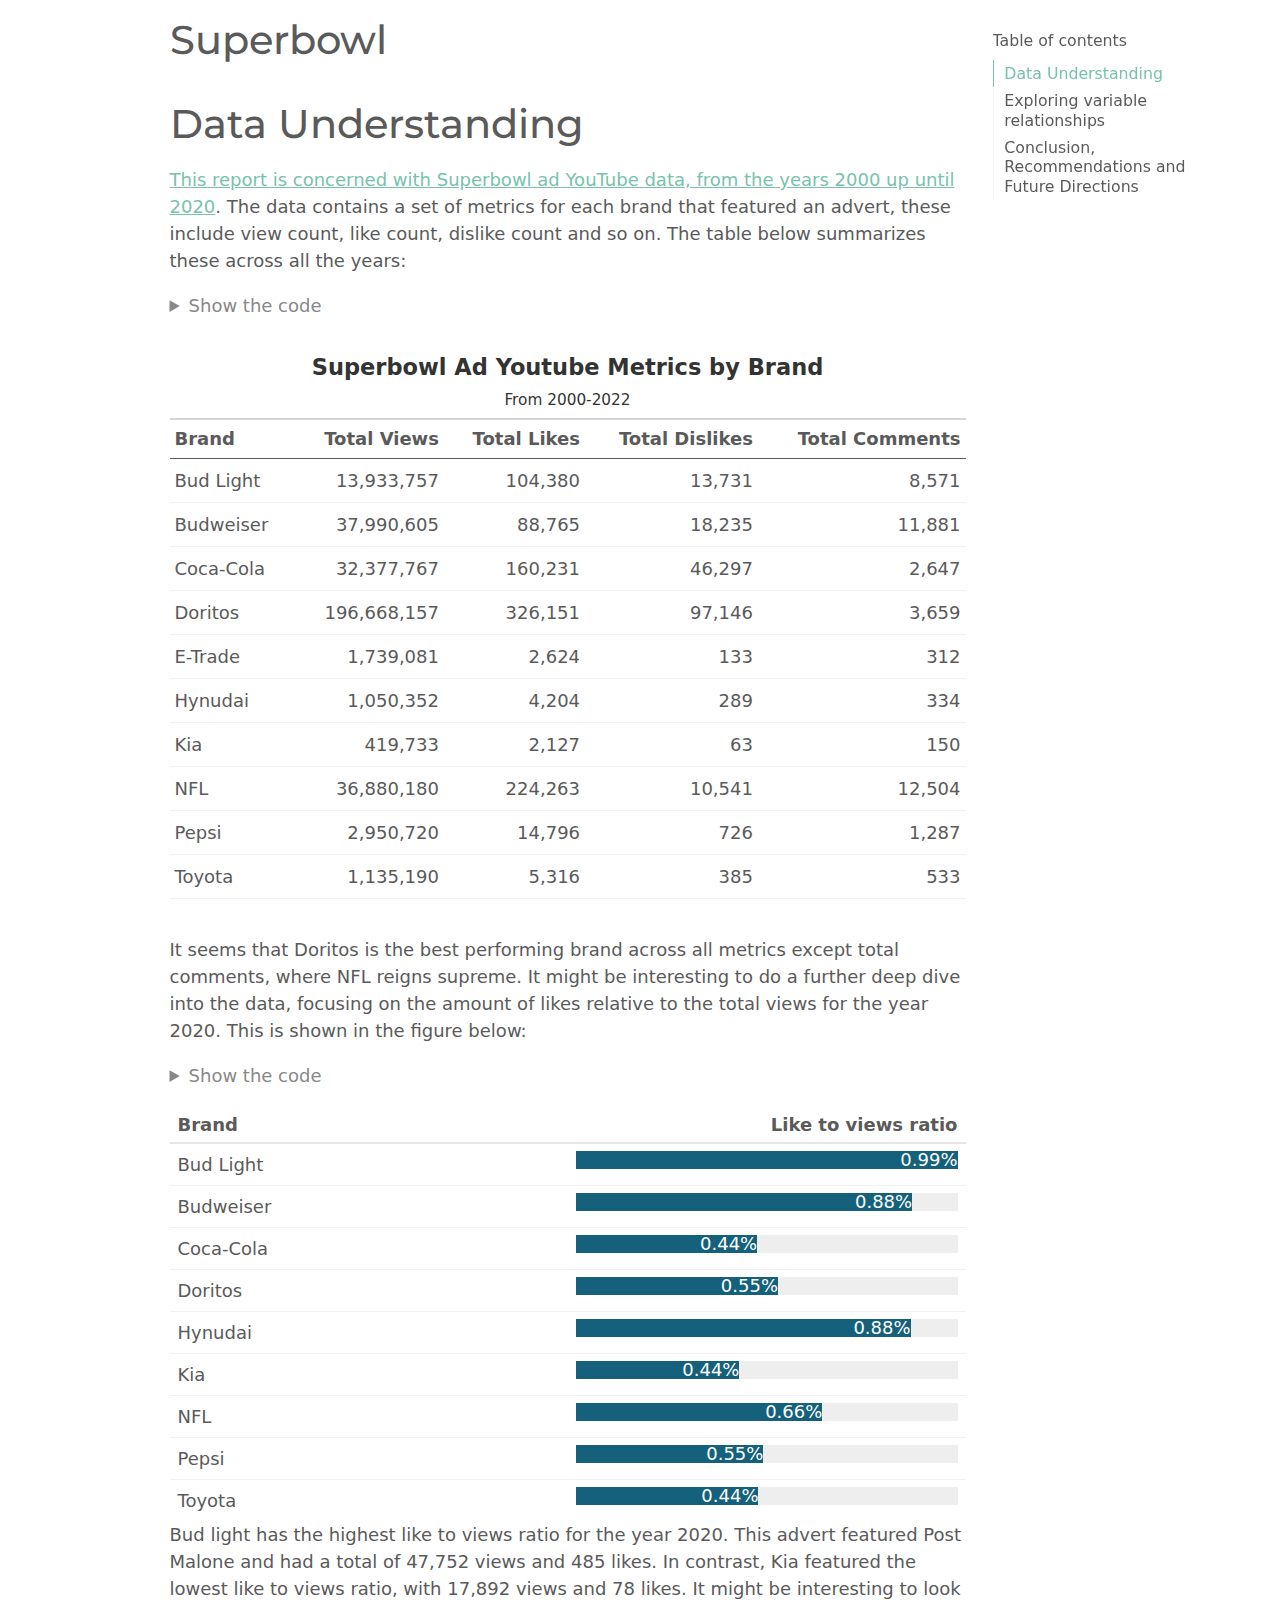
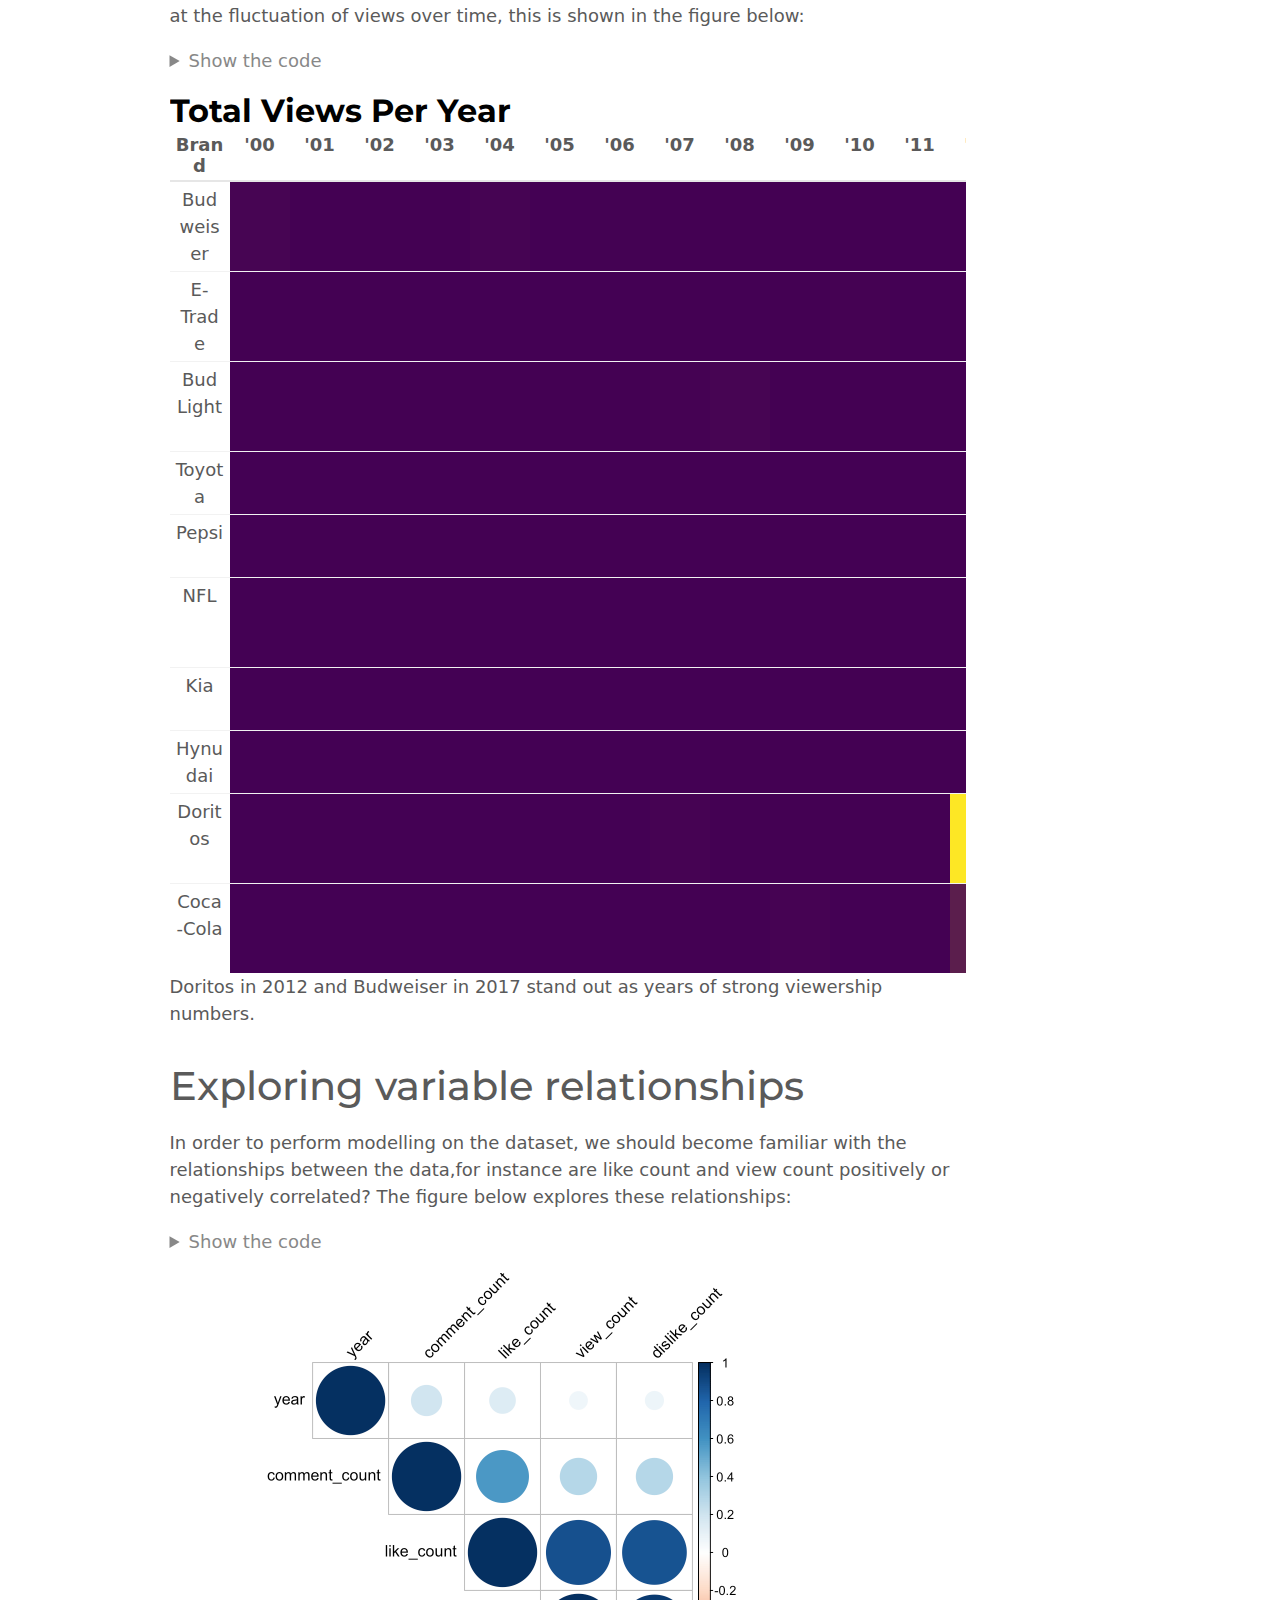
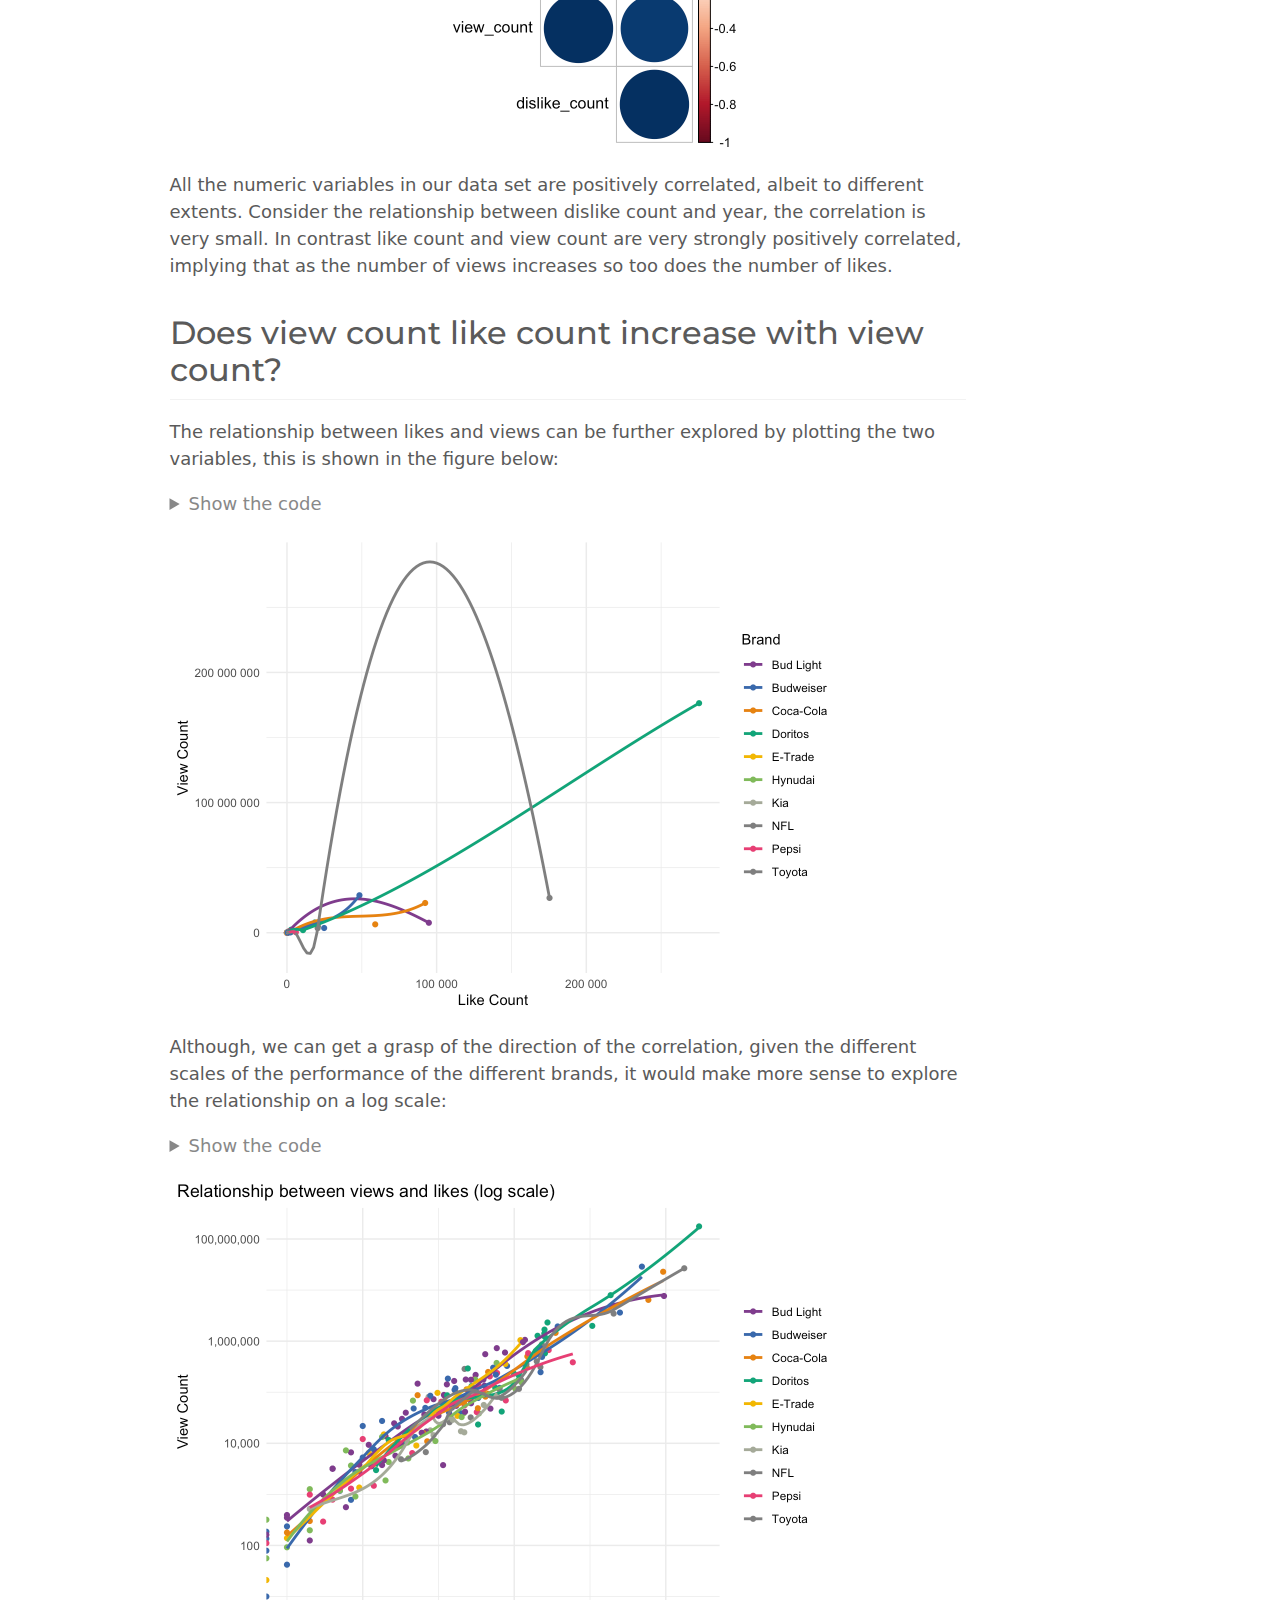
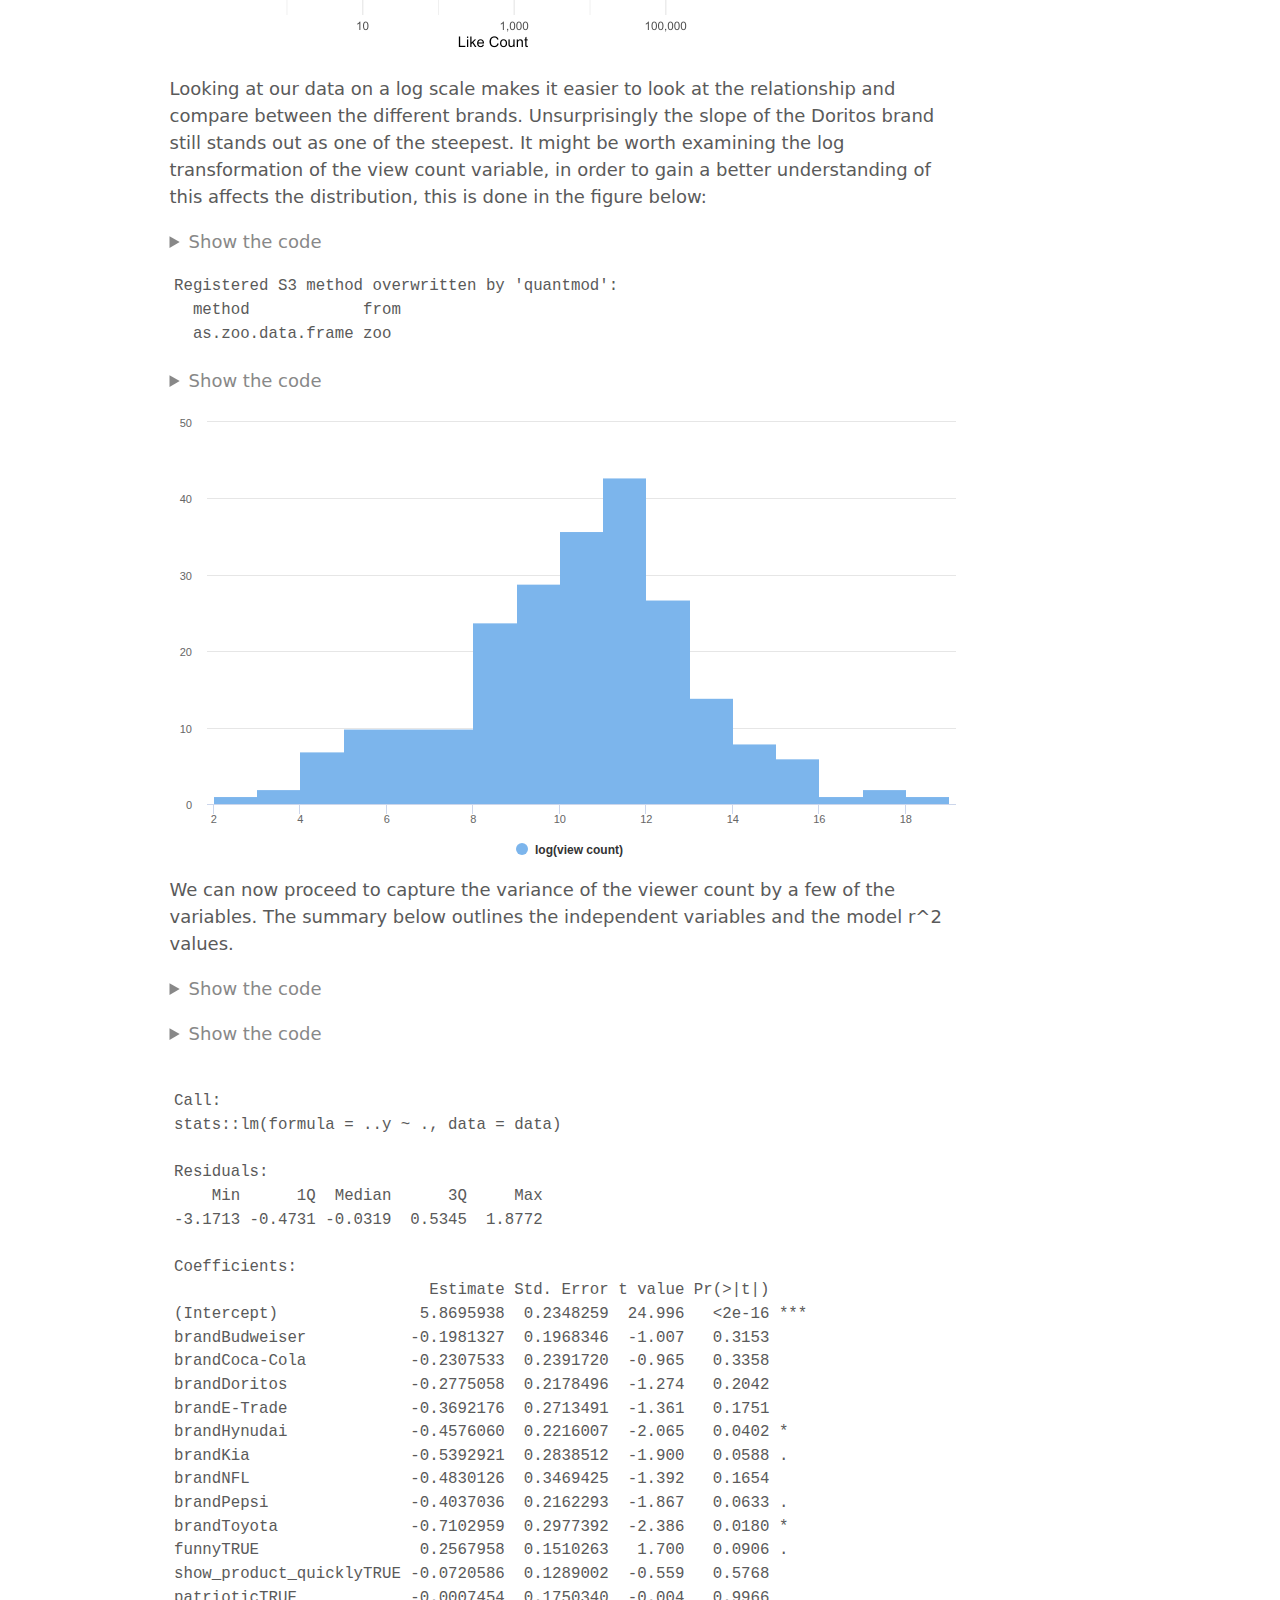
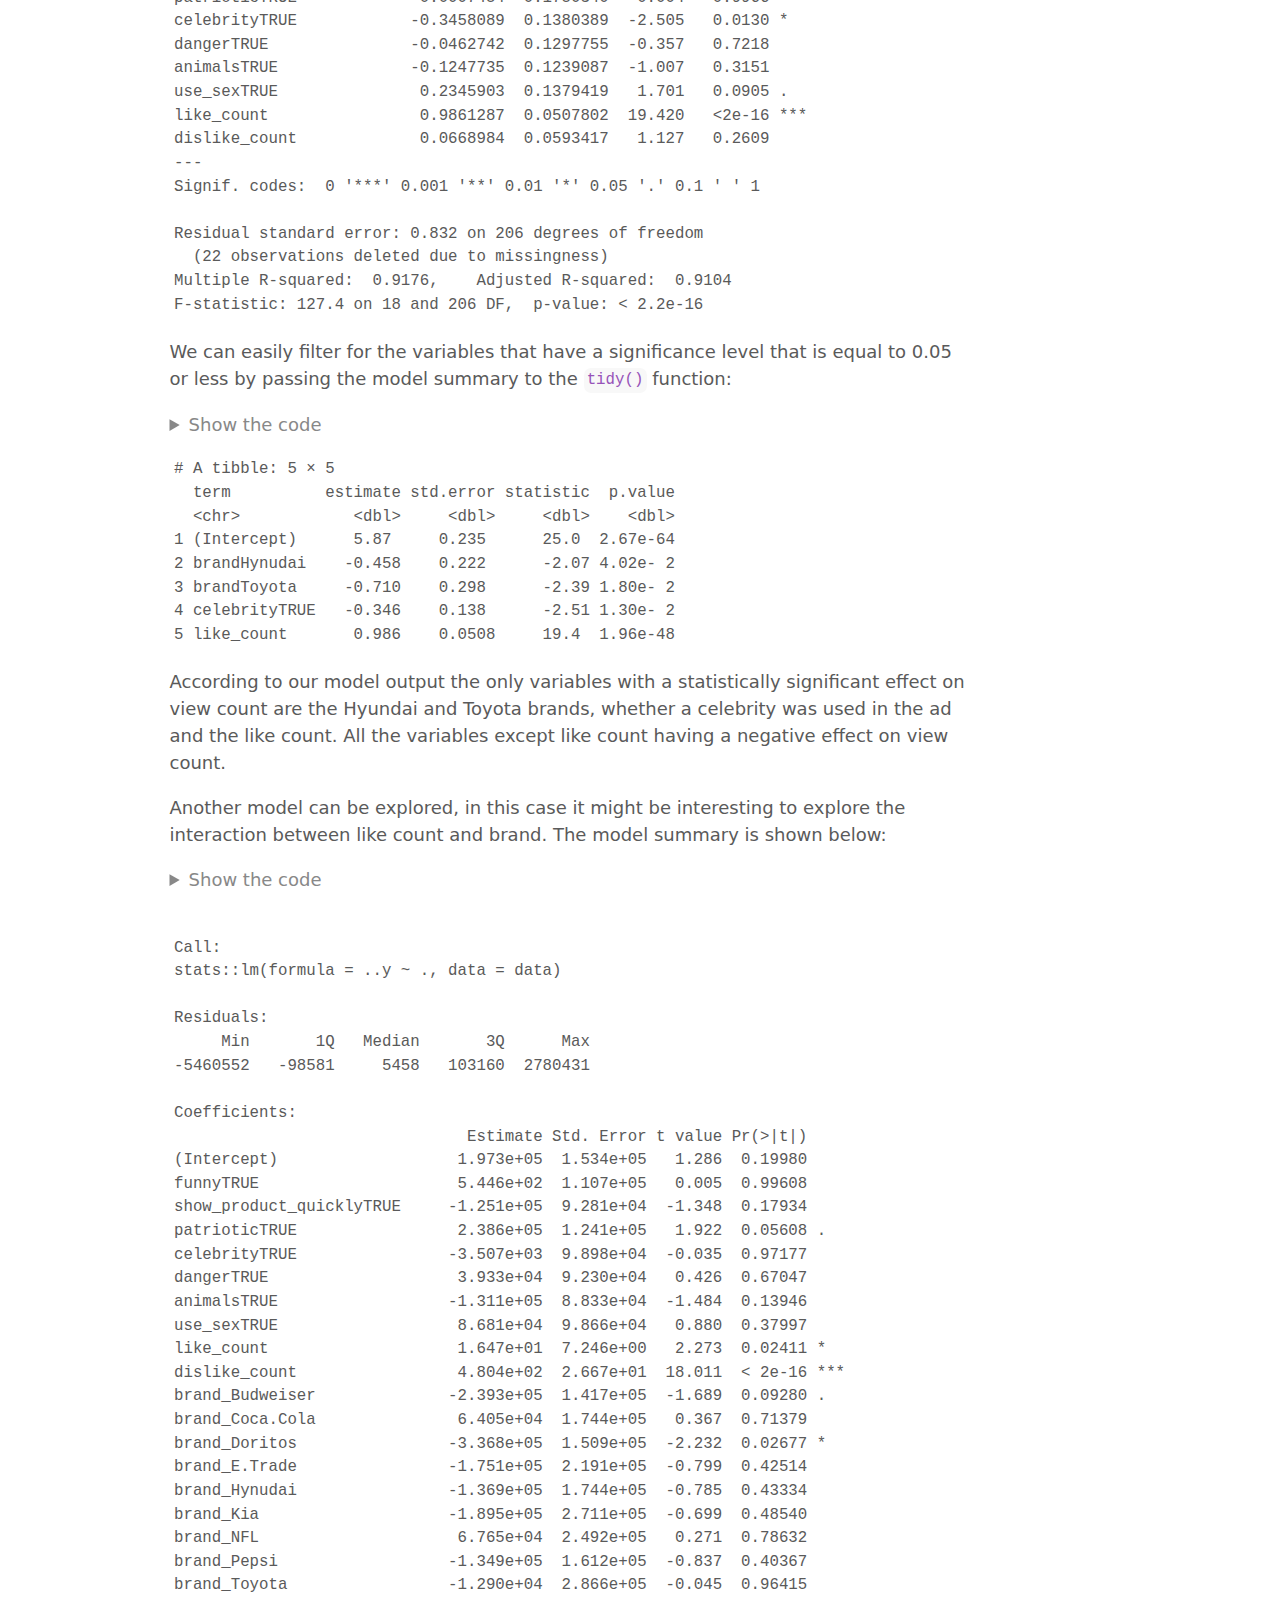
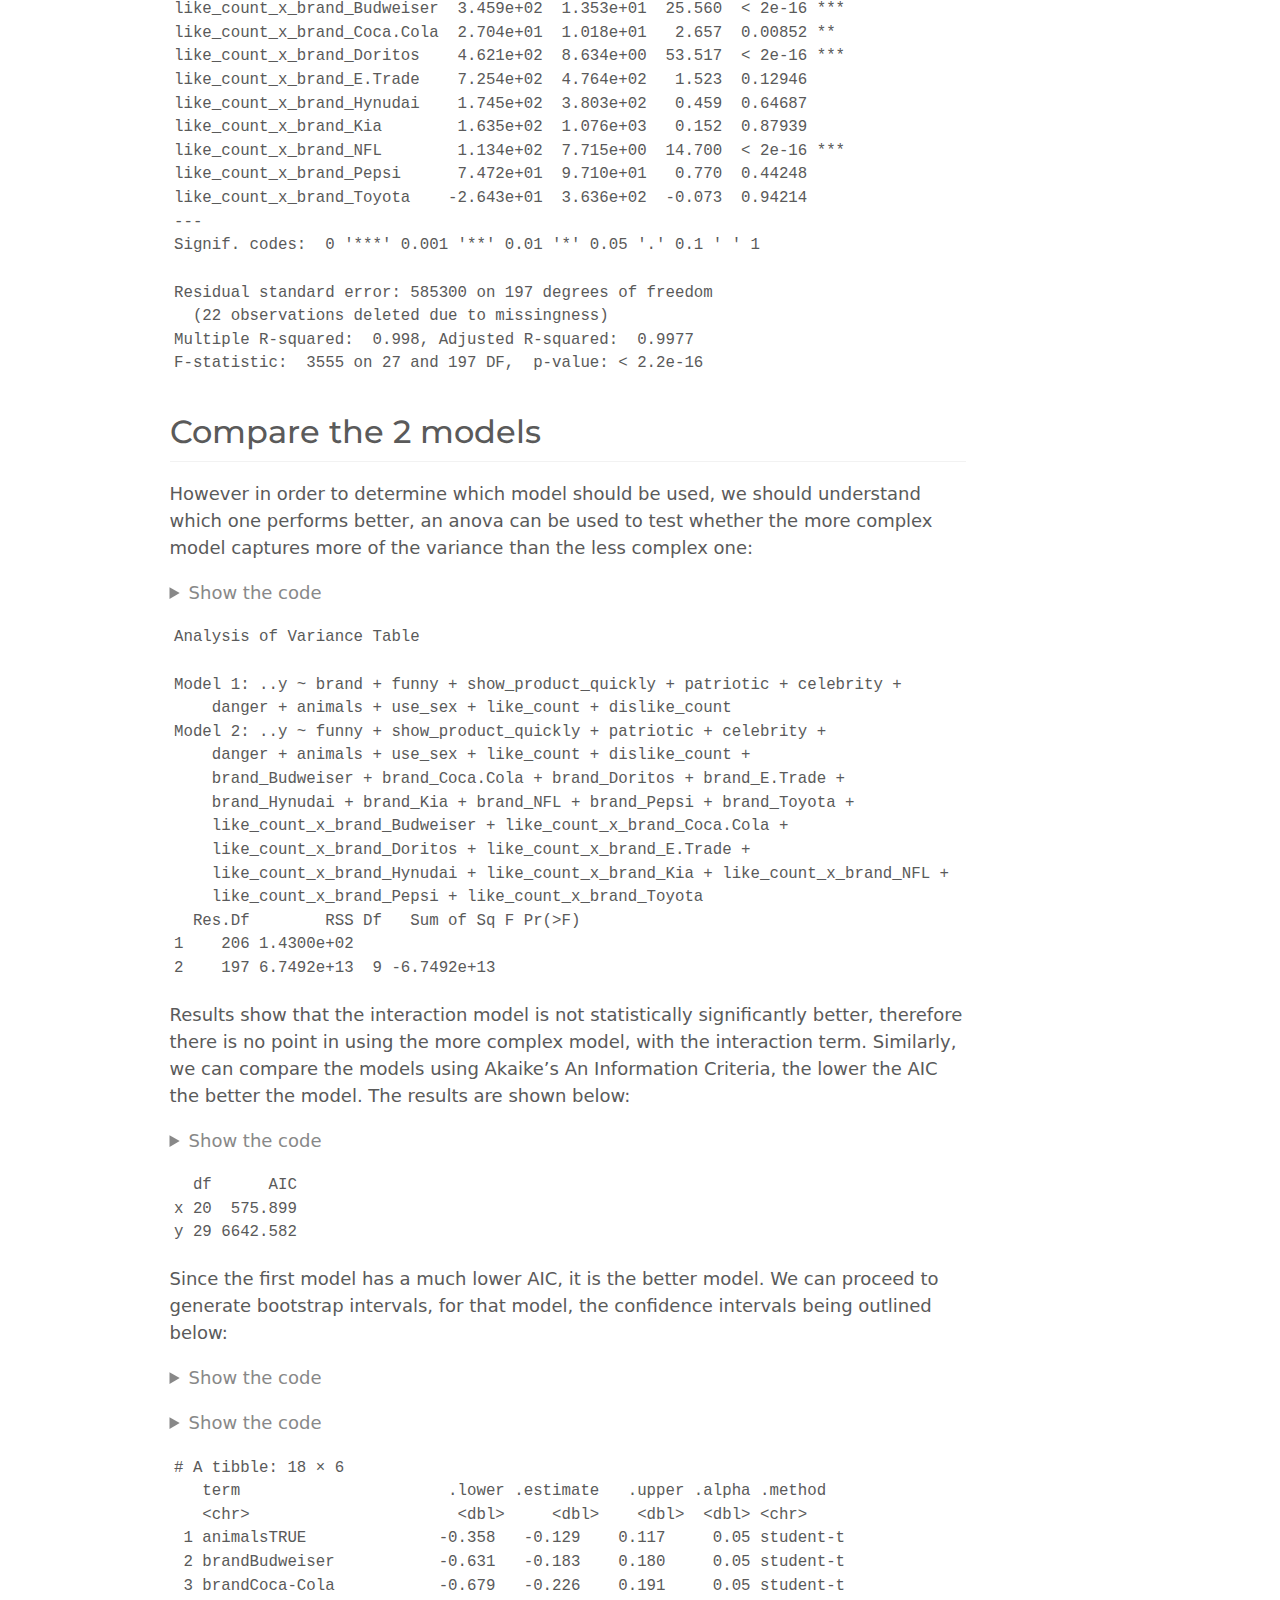
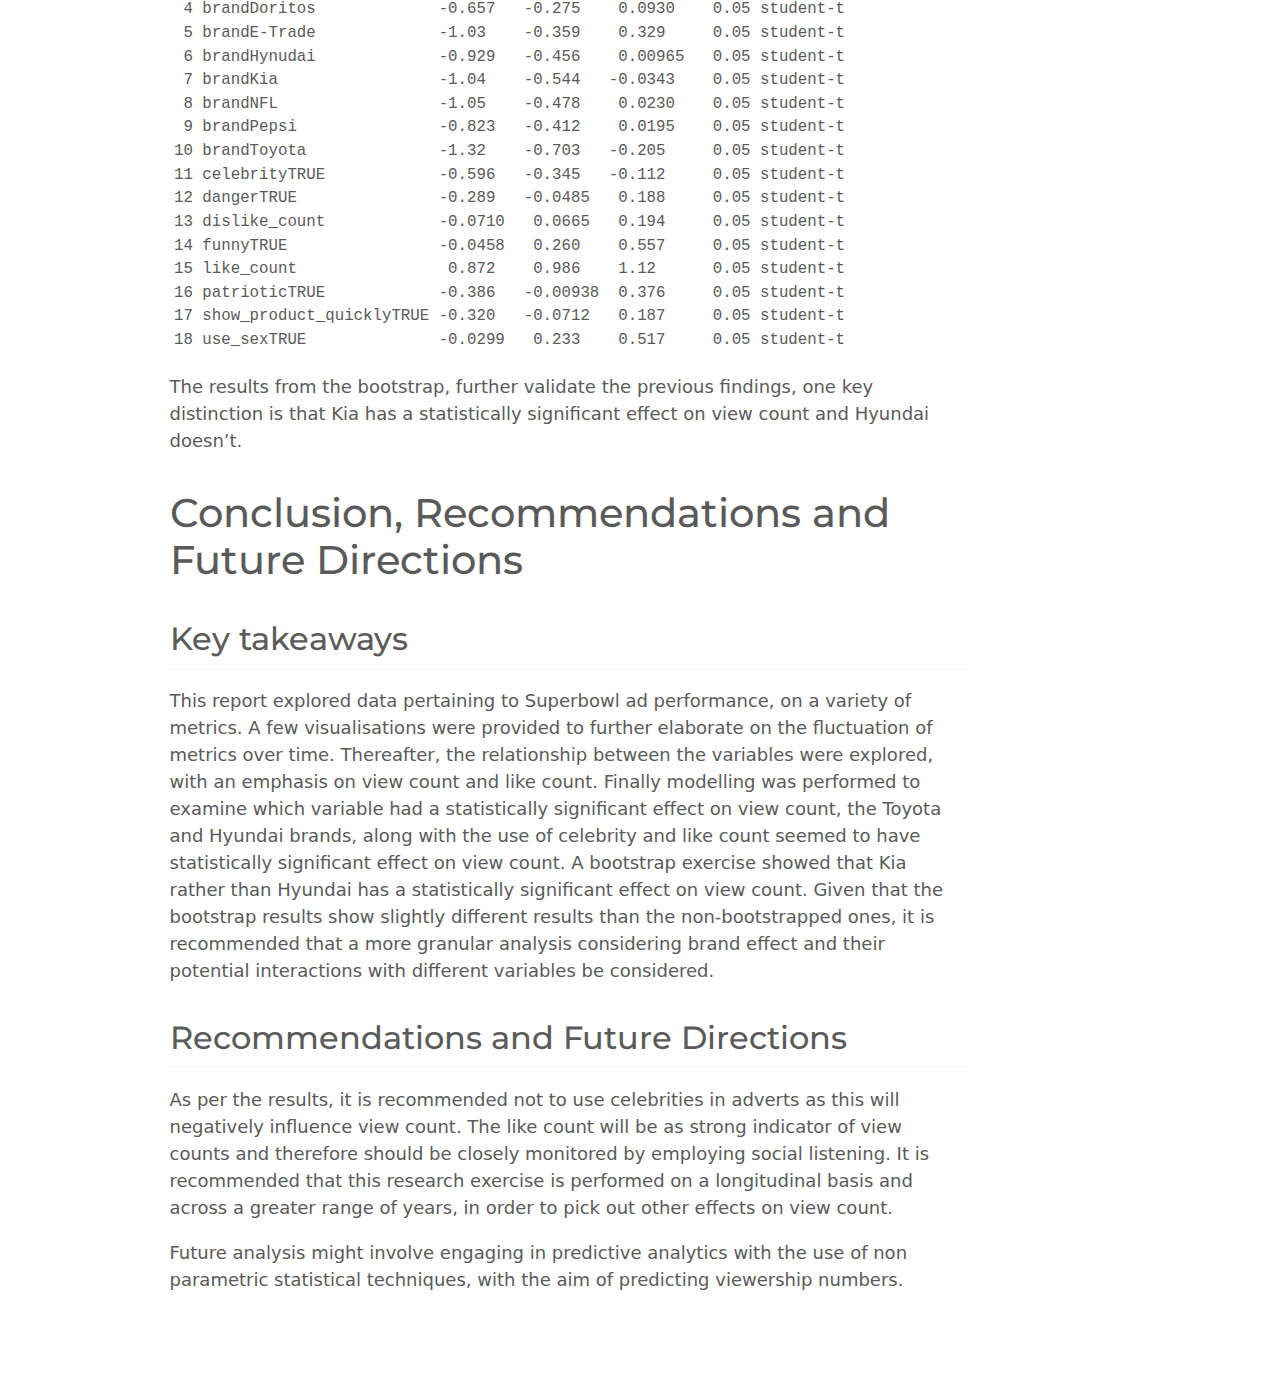
==== commit 52f1b368: "few changes." ====
--- a/index.html
+++ b/index.html
@@ -2,7 +2,7 @@
 <html xmlns="http://www.w3.org/1999/xhtml" lang="en" xml:lang="en"><head>
 
 <meta charset="utf-8">
-<meta name="generator" content="quarto-1.2.269">
+<meta name="generator" content="quarto-1.2.313">
 
 <meta name="viewport" content="width=device-width, initial-scale=1.0, user-scalable=yes">
 
@@ -223,12 +223,12 @@
 </details>
 <div class="cell-output-display">
 
-<div id="aellovtjuf" style="padding-left:0px;padding-right:0px;padding-top:10px;padding-bottom:10px;overflow-x:auto;overflow-y:auto;width:auto;height:auto;">
+<div id="rbbcobtvex" style="padding-left:0px;padding-right:0px;padding-top:10px;padding-bottom:10px;overflow-x:auto;overflow-y:auto;width:auto;height:auto;">
 <style>html {
   font-family: -apple-system, BlinkMacSystemFont, 'Segoe UI', Roboto, Oxygen, Ubuntu, Cantarell, 'Helvetica Neue', 'Fira Sans', 'Droid Sans', Arial, sans-serif;
 }
 
-:where(#aellovtjuf) .gt_table {
+:where(#rbbcobtvex) .gt_table {
   display: table;
   border-collapse: collapse;
   margin-left: auto;
@@ -253,7 +253,7 @@
   border-left-color: #D3D3D3;
 }
 
-:where(#aellovtjuf) .gt_heading {
+:where(#rbbcobtvex) .gt_heading {
   background-color: #FFFFFF;
   text-align: center;
   border-bottom-color: #FFFFFF;
@@ -265,12 +265,12 @@
   border-right-color: #D3D3D3;
 }
 
-:where(#aellovtjuf) .gt_caption {
+:where(#rbbcobtvex) .gt_caption {
   padding-top: 4px;
   padding-bottom: 4px;
 }
 
-:where(#aellovtjuf) .gt_title {
+:where(#rbbcobtvex) .gt_title {
   color: #333333;
   font-size: 125%;
   font-weight: initial;
@@ -282,7 +282,7 @@
   border-bottom-width: 0;
 }
 
-:where(#aellovtjuf) .gt_subtitle {
+:where(#rbbcobtvex) .gt_subtitle {
   color: #333333;
   font-size: 85%;
   font-weight: initial;
@@ -294,13 +294,13 @@
   border-top-width: 0;
 }
 
-:where(#aellovtjuf) .gt_bottom_border {
+:where(#rbbcobtvex) .gt_bottom_border {
   border-bottom-style: solid;
   border-bottom-width: 2px;
   border-bottom-color: #D3D3D3;
 }
 
-:where(#aellovtjuf) .gt_col_headings {
+:where(#rbbcobtvex) .gt_col_headings {
   border-top-style: solid;
   border-top-width: 2px;
   border-top-color: #D3D3D3;
@@ -315,7 +315,7 @@
   border-right-color: #D3D3D3;
 }
 
-:where(#aellovtjuf) .gt_col_heading {
+:where(#rbbcobtvex) .gt_col_heading {
   color: #333333;
   background-color: #FFFFFF;
   font-size: 100%;
@@ -335,7 +335,7 @@
   overflow-x: hidden;
 }
 
-:where(#aellovtjuf) .gt_column_spanner_outer {
+:where(#rbbcobtvex) .gt_column_spanner_outer {
   color: #333333;
   background-color: #FFFFFF;
   font-size: 100%;
@@ -347,15 +347,15 @@
   padding-right: 4px;
 }
 
-:where(#aellovtjuf) .gt_column_spanner_outer:first-child {
+:where(#rbbcobtvex) .gt_column_spanner_outer:first-child {
   padding-left: 0;
 }
 
-:where(#aellovtjuf) .gt_column_spanner_outer:last-child {
+:where(#rbbcobtvex) .gt_column_spanner_outer:last-child {
   padding-right: 0;
 }
 
-:where(#aellovtjuf) .gt_column_spanner {
+:where(#rbbcobtvex) .gt_column_spanner {
   border-bottom-style: solid;
   border-bottom-width: 2px;
   border-bottom-color: #D3D3D3;
@@ -367,7 +367,7 @@
   width: 100%;
 }
 
-:where(#aellovtjuf) .gt_group_heading {
+:where(#rbbcobtvex) .gt_group_heading {
   padding-top: 8px;
   padding-bottom: 8px;
   padding-left: 5px;
@@ -393,7 +393,7 @@
   text-align: left;
 }
 
-:where(#aellovtjuf) .gt_empty_group_heading {
+:where(#rbbcobtvex) .gt_empty_group_heading {
   padding: 0.5px;
   color: #333333;
   background-color: #FFFFFF;
@@ -408,15 +408,15 @@
   vertical-align: middle;
 }
 
-:where(#aellovtjuf) .gt_from_md > :first-child {
+:where(#rbbcobtvex) .gt_from_md > :first-child {
   margin-top: 0;
 }
 
-:where(#aellovtjuf) .gt_from_md > :last-child {
+:where(#rbbcobtvex) .gt_from_md > :last-child {
   margin-bottom: 0;
 }
 
-:where(#aellovtjuf) .gt_row {
+:where(#rbbcobtvex) .gt_row {
   padding-top: 8px;
   padding-bottom: 8px;
   padding-left: 5px;
@@ -435,7 +435,7 @@
   overflow-x: hidden;
 }
 
-:where(#aellovtjuf) .gt_stub {
+:where(#rbbcobtvex) .gt_stub {
   color: #333333;
   background-color: #FFFFFF;
   font-size: 100%;
@@ -448,7 +448,7 @@
   padding-right: 5px;
 }
 
-:where(#aellovtjuf) .gt_stub_row_group {
+:where(#rbbcobtvex) .gt_stub_row_group {
   color: #333333;
   background-color: #FFFFFF;
   font-size: 100%;
@@ -462,11 +462,11 @@
   vertical-align: top;
 }
 
-:where(#aellovtjuf) .gt_row_group_first td {
+:where(#rbbcobtvex) .gt_row_group_first td {
   border-top-width: 2px;
 }
 
-:where(#aellovtjuf) .gt_summary_row {
+:where(#rbbcobtvex) .gt_summary_row {
   color: #333333;
   background-color: #FFFFFF;
   text-transform: inherit;
@@ -476,16 +476,16 @@
   padding-right: 5px;
 }
 
-:where(#aellovtjuf) .gt_first_summary_row {
+:where(#rbbcobtvex) .gt_first_summary_row {
   border-top-style: solid;
   border-top-color: #D3D3D3;
 }
 
-:where(#aellovtjuf) .gt_first_summary_row.thick {
+:where(#rbbcobtvex) .gt_first_summary_row.thick {
   border-top-width: 2px;
 }
 
-:where(#aellovtjuf) .gt_last_summary_row {
+:where(#rbbcobtvex) .gt_last_summary_row {
   padding-top: 8px;
   padding-bottom: 8px;
   padding-left: 5px;
@@ -495,7 +495,7 @@
   border-bottom-color: #D3D3D3;
 }
 
-:where(#aellovtjuf) .gt_grand_summary_row {
+:where(#rbbcobtvex) .gt_grand_summary_row {
   color: #333333;
   background-color: #FFFFFF;
   text-transform: inherit;
@@ -505,7 +505,7 @@
   padding-right: 5px;
 }
 
-:where(#aellovtjuf) .gt_first_grand_summary_row {
+:where(#rbbcobtvex) .gt_first_grand_summary_row {
   padding-top: 8px;
   padding-bottom: 8px;
   padding-left: 5px;
@@ -515,11 +515,11 @@
   border-top-color: #D3D3D3;
 }
 
-:where(#aellovtjuf) .gt_striped {
+:where(#rbbcobtvex) .gt_striped {
   background-color: rgba(128, 128, 128, 0.05);
 }
 
-:where(#aellovtjuf) .gt_table_body {
+:where(#rbbcobtvex) .gt_table_body {
   border-top-style: solid;
   border-top-width: 2px;
   border-top-color: #D3D3D3;
@@ -528,7 +528,7 @@
   border-bottom-color: #D3D3D3;
 }
 
-:where(#aellovtjuf) .gt_footnotes {
+:where(#rbbcobtvex) .gt_footnotes {
   color: #333333;
   background-color: #FFFFFF;
   border-bottom-style: none;
@@ -542,7 +542,7 @@
   border-right-color: #D3D3D3;
 }
 
-:where(#aellovtjuf) .gt_footnote {
+:where(#rbbcobtvex) .gt_footnote {
   margin: 0px;
   font-size: 90%;
   padding-left: 4px;
@@ -551,7 +551,7 @@
   padding-right: 5px;
 }
 
-:where(#aellovtjuf) .gt_sourcenotes {
+:where(#rbbcobtvex) .gt_sourcenotes {
   color: #333333;
   background-color: #FFFFFF;
   border-bottom-style: none;
@@ -565,7 +565,7 @@
   border-right-color: #D3D3D3;
 }
 
-:where(#aellovtjuf) .gt_sourcenote {
+:where(#rbbcobtvex) .gt_sourcenote {
   font-size: 90%;
   padding-top: 4px;
   padding-bottom: 4px;
@@ -573,64 +573,64 @@
   padding-right: 5px;
 }
 
-:where(#aellovtjuf) .gt_left {
+:where(#rbbcobtvex) .gt_left {
   text-align: left;
 }
 
-:where(#aellovtjuf) .gt_center {
+:where(#rbbcobtvex) .gt_center {
   text-align: center;
 }
 
-:where(#aellovtjuf) .gt_right {
+:where(#rbbcobtvex) .gt_right {
   text-align: right;
   font-variant-numeric: tabular-nums;
 }
 
-:where(#aellovtjuf) .gt_font_normal {
+:where(#rbbcobtvex) .gt_font_normal {
   font-weight: normal;
 }
 
-:where(#aellovtjuf) .gt_font_bold {
+:where(#rbbcobtvex) .gt_font_bold {
   font-weight: bold;
 }
 
-:where(#aellovtjuf) .gt_font_italic {
+:where(#rbbcobtvex) .gt_font_italic {
   font-style: italic;
 }
 
-:where(#aellovtjuf) .gt_super {
+:where(#rbbcobtvex) .gt_super {
   font-size: 65%;
 }
 
-:where(#aellovtjuf) .gt_footnote_marks {
+:where(#rbbcobtvex) .gt_footnote_marks {
   font-style: italic;
   font-weight: normal;
   font-size: 75%;
   vertical-align: 0.4em;
 }
 
-:where(#aellovtjuf) .gt_asterisk {
+:where(#rbbcobtvex) .gt_asterisk {
   font-size: 100%;
   vertical-align: 0;
 }
 
-:where(#aellovtjuf) .gt_indent_1 {
+:where(#rbbcobtvex) .gt_indent_1 {
   text-indent: 5px;
 }
 
-:where(#aellovtjuf) .gt_indent_2 {
+:where(#rbbcobtvex) .gt_indent_2 {
   text-indent: 10px;
 }
 
-:where(#aellovtjuf) .gt_indent_3 {
+:where(#rbbcobtvex) .gt_indent_3 {
   text-indent: 15px;
 }
 
-:where(#aellovtjuf) .gt_indent_4 {
+:where(#rbbcobtvex) .gt_indent_4 {
   text-indent: 20px;
 }
 
-:where(#aellovtjuf) .gt_indent_5 {
+:where(#rbbcobtvex) .gt_indent_5 {
   text-indent: 25px;
 }
 </style>
@@ -740,8 +740,8 @@
 </details>
 <div class="cell-output-display">
 
-<div class="reactable html-widget html-fill-item-overflow-hidden html-fill-item" id="htmlwidget-9dd4223d3c456267368d" style="width:auto;height:auto;"></div>
-<script type="application/json" data-for="htmlwidget-9dd4223d3c456267368d">{"x":{"tag":{"name":"Reactable","attribs":{"data":{"Brand":["Bud Light","Budweiser","Coca-Cola","Doritos","Hynudai","Kia","NFL","Pepsi","Toyota"],"Like to views ratio":[0.0101566426537108,0.00895140664961637,0.00483148947918515,0.00538421771592009,0.00890973036342321,0.00435949027498323,0.00656372157314853,0.00499674869092029,0.00486545946860721]},"columns":[{"id":"Brand","name":"Brand","type":"character","cell":["Bud Light","Budweiser","Coca-Cola","Doritos","Hynudai","Kia","NFL","Pepsi","Toyota"]},{"id":"Like to views ratio","name":"Like to views ratio","type":"numeric","cell":[{"name":"div","attribs":{},"children":[{"name":"div","attribs":{"style":{"flexGrow":1,"borderTopLeftRadius":"0px","borderBottomLeftRadius":"0px","borderTopRightRadius":"0px","borderBottomRightRadius":"0px","background":"#EEEEEE"}},"children":[{"name":"div","attribs":{"style":{"display":"flex","alignItems":"center"}},"children":[{"name":"div","attribs":{"style":{"boxShadow":null,"textAlign":"right","display":"flex","alignItems":"center","justifyContent":"flex-end","boxShadow.1":null,"borderTopLeftRadius":"0px","borderBottomLeftRadius":"0px","borderTopRightRadius":"0px","borderBottomRightRadius":"0px","border":"  ","background":"#15607AFF","backgroundImage":null,"color":"white","fontWeight":"normal","fontSize":null,"width":"100%","height":18,"transition":"width 1s ease","textOverflow":"ellipsis","whiteSpace":"nowrap"}},"children":["0.99%"]}]}]}]},{"name":"div","attribs":{},"children":[{"name":"div","attribs":{"style":{"flexGrow":1,"borderTopLeftRadius":"0px","borderBottomLeftRadius":"0px","borderTopRightRadius":"0px","borderBottomRightRadius":"0px","background":"#EEEEEE"}},"children":[{"name":"div","attribs":{"style":{"display":"flex","alignItems":"center"}},"children":[{"name":"div","attribs":{"style":{"boxShadow":null,"textAlign":"right","display":"flex","alignItems":"center","justifyContent":"flex-end","boxShadow.1":null,"borderTopLeftRadius":"0px","borderBottomLeftRadius":"0px","borderTopRightRadius":"0px","borderBottomRightRadius":"0px","border":"  ","background":"#15607AFF","backgroundImage":null,"color":"white","fontWeight":"normal","fontSize":null,"width":"88.1335196561816%","height":18,"transition":"width 1s ease","textOverflow":"ellipsis","whiteSpace":"nowrap"}},"children":["0.88%"]}]}]}]},{"name":"div","attribs":{},"children":[{"name":"div","attribs":{"style":{"flexGrow":1,"borderTopLeftRadius":"0px","borderBottomLeftRadius":"0px","borderTopRightRadius":"0px","borderBottomRightRadius":"0px","background":"#EEEEEE"}},"children":[{"name":"div","attribs":{"style":{"display":"flex","alignItems":"center"}},"children":[{"name":"div","attribs":{"style":{"boxShadow":null,"textAlign":"right","display":"flex","alignItems":"center","justifyContent":"flex-end","boxShadow.1":null,"borderTopLeftRadius":"0px","borderBottomLeftRadius":"0px","borderTopRightRadius":"0px","borderBottomRightRadius":"0px","border":"  ","background":"#15607AFF","backgroundImage":null,"color":"white","fontWeight":"normal","fontSize":null,"width":"47.5697496103195%","height":18,"transition":"width 1s ease","textOverflow":"ellipsis","whiteSpace":"nowrap"}},"children":["0.44%"]}]}]}]},{"name":"div","attribs":{},"children":[{"name":"div","attribs":{"style":{"flexGrow":1,"borderTopLeftRadius":"0px","borderBottomLeftRadius":"0px","borderTopRightRadius":"0px","borderBottomRightRadius":"0px","background":"#EEEEEE"}},"children":[{"name":"div","attribs":{"style":{"display":"flex","alignItems":"center"}},"children":[{"name":"div","attribs":{"style":{"boxShadow":null,"textAlign":"right","display":"flex","alignItems":"center","justifyContent":"flex-end","boxShadow.1":null,"borderTopLeftRadius":"0px","borderBottomLeftRadius":"0px","borderTopRightRadius":"0px","borderBottomRightRadius":"0px","border":"  ","background":"#15607AFF","backgroundImage":null,"color":"white","fontWeight":"normal","fontSize":null,"width":"53.0117864681683%","height":18,"transition":"width 1s ease","textOverflow":"ellipsis","whiteSpace":"nowrap"}},"children":["0.55%"]}]}]}]},{"name":"div","attribs":{},"children":[{"name":"div","attribs":{"style":{"flexGrow":1,"borderTopLeftRadius":"0px","borderBottomLeftRadius":"0px","borderTopRightRadius":"0px","borderBottomRightRadius":"0px","background":"#EEEEEE"}},"children":[{"name":"div","attribs":{"style":{"display":"flex","alignItems":"center"}},"children":[{"name":"div","attribs":{"style":{"boxShadow":null,"textAlign":"right","display":"flex","alignItems":"center","justifyContent":"flex-end","boxShadow.1":null,"borderTopLeftRadius":"0px","borderBottomLeftRadius":"0px","borderTopRightRadius":"0px","borderBottomRightRadius":"0px","border":"  ","background":"#15607AFF","backgroundImage":null,"color":"white","fontWeight":"normal","fontSize":null,"width":"87.7231843946774%","height":18,"transition":"width 1s ease","textOverflow":"ellipsis","whiteSpace":"nowrap"}},"children":["0.88%"]}]}]}]},{"name":"div","attribs":{},"children":[{"name":"div","attribs":{"style":{"flexGrow":1,"borderTopLeftRadius":"0px","borderBottomLeftRadius":"0px","borderTopRightRadius":"0px","borderBottomRightRadius":"0px","background":"#EEEEEE"}},"children":[{"name":"div","attribs":{"style":{"display":"flex","alignItems":"center"}},"children":[{"name":"div","attribs":{"style":{"boxShadow":null,"textAlign":"right","display":"flex","alignItems":"center","justifyContent":"flex-end","boxShadow.1":null,"borderTopLeftRadius":"0px","borderBottomLeftRadius":"0px","borderTopRightRadius":"0px","borderBottomRightRadius":"0px","border":"  ","background":"#15607AFF","backgroundImage":null,"color":"white","fontWeight":"normal","fontSize":null,"width":"42.9225524971133%","height":18,"transition":"width 1s ease","textOverflow":"ellipsis","whiteSpace":"nowrap"}},"children":["0.44%"]}]}]}]},{"name":"div","attribs":{},"children":[{"name":"div","attribs":{"style":{"flexGrow":1,"borderTopLeftRadius":"0px","borderBottomLeftRadius":"0px","borderTopRightRadius":"0px","borderBottomRightRadius":"0px","background":"#EEEEEE"}},"children":[{"name":"div","attribs":{"style":{"display":"flex","alignItems":"center"}},"children":[{"name":"div","attribs":{"style":{"boxShadow":null,"textAlign":"right","display":"flex","alignItems":"center","justifyContent":"flex-end","boxShadow.1":null,"borderTopLeftRadius":"0px","borderBottomLeftRadius":"0px","borderTopRightRadius":"0px","borderBottomRightRadius":"0px","border":"  ","background":"#15607AFF","backgroundImage":null,"color":"white","fontWeight":"normal","fontSize":null,"width":"64.6249139301008%","height":18,"transition":"width 1s ease","textOverflow":"ellipsis","whiteSpace":"nowrap"}},"children":["0.66%"]}]}]}]},{"name":"div","attribs":{},"children":[{"name":"div","attribs":{"style":{"flexGrow":1,"borderTopLeftRadius":"0px","borderBottomLeftRadius":"0px","borderTopRightRadius":"0px","borderBottomRightRadius":"0px","background":"#EEEEEE"}},"children":[{"name":"div","attribs":{"style":{"display":"flex","alignItems":"center"}},"children":[{"name":"div","attribs":{"style":{"boxShadow":null,"textAlign":"right","display":"flex","alignItems":"center","justifyContent":"flex-end","boxShadow.1":null,"borderTopLeftRadius":"0px","borderBottomLeftRadius":"0px","borderTopRightRadius":"0px","borderBottomRightRadius":"0px","border":"  ","background":"#15607AFF","backgroundImage":null,"color":"white","fontWeight":"normal","fontSize":null,"width":"49.1968543275929%","height":18,"transition":"width 1s ease","textOverflow":"ellipsis","whiteSpace":"nowrap"}},"children":["0.55%"]}]}]}]},{"name":"div","attribs":{},"children":[{"name":"div","attribs":{"style":{"flexGrow":1,"borderTopLeftRadius":"0px","borderBottomLeftRadius":"0px","borderTopRightRadius":"0px","borderBottomRightRadius":"0px","background":"#EEEEEE"}},"children":[{"name":"div","attribs":{"style":{"display":"flex","alignItems":"center"}},"children":[{"name":"div","attribs":{"style":{"boxShadow":null,"textAlign":"right","display":"flex","alignItems":"center","justifyContent":"flex-end","boxShadow.1":null,"borderTopLeftRadius":"0px","borderBottomLeftRadius":"0px","borderTopRightRadius":"0px","borderBottomRightRadius":"0px","border":"  ","background":"#15607AFF","backgroundImage":null,"color":"white","fontWeight":"normal","fontSize":null,"width":"47.9042104216354%","height":18,"transition":"width 1s ease","textOverflow":"ellipsis","whiteSpace":"nowrap"}},"children":["0.44%"]}]}]}]}]}],"pagination":false,"dataKey":"8f5c24e6a0ac255292b5c8e252662c25"},"children":[]},"class":"reactR_markup"},"evals":[],"jsHooks":[]}</script>
+<div class="reactable html-widget html-fill-item-overflow-hidden html-fill-item" id="htmlwidget-d7df9cb6dbdcdc8006b4" style="width:auto;height:auto;"></div>
+<script type="application/json" data-for="htmlwidget-d7df9cb6dbdcdc8006b4">{"x":{"tag":{"name":"Reactable","attribs":{"data":{"Brand":["Bud Light","Budweiser","Coca-Cola","Doritos","Hynudai","Kia","NFL","Pepsi","Toyota"],"Like to views ratio":[0.0101566426537108,0.00895140664961637,0.00483148947918515,0.00538421771592009,0.00890973036342321,0.00435949027498323,0.00656372157314853,0.00499674869092029,0.00486545946860721]},"columns":[{"id":"Brand","name":"Brand","type":"character","cell":["Bud Light","Budweiser","Coca-Cola","Doritos","Hynudai","Kia","NFL","Pepsi","Toyota"]},{"id":"Like to views ratio","name":"Like to views ratio","type":"numeric","cell":[{"name":"div","attribs":{},"children":[{"name":"div","attribs":{"style":{"flexGrow":1,"borderTopLeftRadius":"0px","borderBottomLeftRadius":"0px","borderTopRightRadius":"0px","borderBottomRightRadius":"0px","background":"#EEEEEE"}},"children":[{"name":"div","attribs":{"style":{"display":"flex","alignItems":"center"}},"children":[{"name":"div","attribs":{"style":{"boxShadow":null,"textAlign":"right","display":"flex","alignItems":"center","justifyContent":"flex-end","boxShadow.1":null,"borderTopLeftRadius":"0px","borderBottomLeftRadius":"0px","borderTopRightRadius":"0px","borderBottomRightRadius":"0px","border":"  ","background":"#15607AFF","backgroundImage":null,"color":"white","fontWeight":"normal","fontSize":null,"width":"100%","height":18,"transition":"width 1s ease","textOverflow":"ellipsis","whiteSpace":"nowrap"}},"children":["0.99%"]}]}]}]},{"name":"div","attribs":{},"children":[{"name":"div","attribs":{"style":{"flexGrow":1,"borderTopLeftRadius":"0px","borderBottomLeftRadius":"0px","borderTopRightRadius":"0px","borderBottomRightRadius":"0px","background":"#EEEEEE"}},"children":[{"name":"div","attribs":{"style":{"display":"flex","alignItems":"center"}},"children":[{"name":"div","attribs":{"style":{"boxShadow":null,"textAlign":"right","display":"flex","alignItems":"center","justifyContent":"flex-end","boxShadow.1":null,"borderTopLeftRadius":"0px","borderBottomLeftRadius":"0px","borderTopRightRadius":"0px","borderBottomRightRadius":"0px","border":"  ","background":"#15607AFF","backgroundImage":null,"color":"white","fontWeight":"normal","fontSize":null,"width":"88.1335196561816%","height":18,"transition":"width 1s ease","textOverflow":"ellipsis","whiteSpace":"nowrap"}},"children":["0.88%"]}]}]}]},{"name":"div","attribs":{},"children":[{"name":"div","attribs":{"style":{"flexGrow":1,"borderTopLeftRadius":"0px","borderBottomLeftRadius":"0px","borderTopRightRadius":"0px","borderBottomRightRadius":"0px","background":"#EEEEEE"}},"children":[{"name":"div","attribs":{"style":{"display":"flex","alignItems":"center"}},"children":[{"name":"div","attribs":{"style":{"boxShadow":null,"textAlign":"right","display":"flex","alignItems":"center","justifyContent":"flex-end","boxShadow.1":null,"borderTopLeftRadius":"0px","borderBottomLeftRadius":"0px","borderTopRightRadius":"0px","borderBottomRightRadius":"0px","border":"  ","background":"#15607AFF","backgroundImage":null,"color":"white","fontWeight":"normal","fontSize":null,"width":"47.5697496103195%","height":18,"transition":"width 1s ease","textOverflow":"ellipsis","whiteSpace":"nowrap"}},"children":["0.44%"]}]}]}]},{"name":"div","attribs":{},"children":[{"name":"div","attribs":{"style":{"flexGrow":1,"borderTopLeftRadius":"0px","borderBottomLeftRadius":"0px","borderTopRightRadius":"0px","borderBottomRightRadius":"0px","background":"#EEEEEE"}},"children":[{"name":"div","attribs":{"style":{"display":"flex","alignItems":"center"}},"children":[{"name":"div","attribs":{"style":{"boxShadow":null,"textAlign":"right","display":"flex","alignItems":"center","justifyContent":"flex-end","boxShadow.1":null,"borderTopLeftRadius":"0px","borderBottomLeftRadius":"0px","borderTopRightRadius":"0px","borderBottomRightRadius":"0px","border":"  ","background":"#15607AFF","backgroundImage":null,"color":"white","fontWeight":"normal","fontSize":null,"width":"53.0117864681683%","height":18,"transition":"width 1s ease","textOverflow":"ellipsis","whiteSpace":"nowrap"}},"children":["0.55%"]}]}]}]},{"name":"div","attribs":{},"children":[{"name":"div","attribs":{"style":{"flexGrow":1,"borderTopLeftRadius":"0px","borderBottomLeftRadius":"0px","borderTopRightRadius":"0px","borderBottomRightRadius":"0px","background":"#EEEEEE"}},"children":[{"name":"div","attribs":{"style":{"display":"flex","alignItems":"center"}},"children":[{"name":"div","attribs":{"style":{"boxShadow":null,"textAlign":"right","display":"flex","alignItems":"center","justifyContent":"flex-end","boxShadow.1":null,"borderTopLeftRadius":"0px","borderBottomLeftRadius":"0px","borderTopRightRadius":"0px","borderBottomRightRadius":"0px","border":"  ","background":"#15607AFF","backgroundImage":null,"color":"white","fontWeight":"normal","fontSize":null,"width":"87.7231843946774%","height":18,"transition":"width 1s ease","textOverflow":"ellipsis","whiteSpace":"nowrap"}},"children":["0.88%"]}]}]}]},{"name":"div","attribs":{},"children":[{"name":"div","attribs":{"style":{"flexGrow":1,"borderTopLeftRadius":"0px","borderBottomLeftRadius":"0px","borderTopRightRadius":"0px","borderBottomRightRadius":"0px","background":"#EEEEEE"}},"children":[{"name":"div","attribs":{"style":{"display":"flex","alignItems":"center"}},"children":[{"name":"div","attribs":{"style":{"boxShadow":null,"textAlign":"right","display":"flex","alignItems":"center","justifyContent":"flex-end","boxShadow.1":null,"borderTopLeftRadius":"0px","borderBottomLeftRadius":"0px","borderTopRightRadius":"0px","borderBottomRightRadius":"0px","border":"  ","background":"#15607AFF","backgroundImage":null,"color":"white","fontWeight":"normal","fontSize":null,"width":"42.9225524971133%","height":18,"transition":"width 1s ease","textOverflow":"ellipsis","whiteSpace":"nowrap"}},"children":["0.44%"]}]}]}]},{"name":"div","attribs":{},"children":[{"name":"div","attribs":{"style":{"flexGrow":1,"borderTopLeftRadius":"0px","borderBottomLeftRadius":"0px","borderTopRightRadius":"0px","borderBottomRightRadius":"0px","background":"#EEEEEE"}},"children":[{"name":"div","attribs":{"style":{"display":"flex","alignItems":"center"}},"children":[{"name":"div","attribs":{"style":{"boxShadow":null,"textAlign":"right","display":"flex","alignItems":"center","justifyContent":"flex-end","boxShadow.1":null,"borderTopLeftRadius":"0px","borderBottomLeftRadius":"0px","borderTopRightRadius":"0px","borderBottomRightRadius":"0px","border":"  ","background":"#15607AFF","backgroundImage":null,"color":"white","fontWeight":"normal","fontSize":null,"width":"64.6249139301008%","height":18,"transition":"width 1s ease","textOverflow":"ellipsis","whiteSpace":"nowrap"}},"children":["0.66%"]}]}]}]},{"name":"div","attribs":{},"children":[{"name":"div","attribs":{"style":{"flexGrow":1,"borderTopLeftRadius":"0px","borderBottomLeftRadius":"0px","borderTopRightRadius":"0px","borderBottomRightRadius":"0px","background":"#EEEEEE"}},"children":[{"name":"div","attribs":{"style":{"display":"flex","alignItems":"center"}},"children":[{"name":"div","attribs":{"style":{"boxShadow":null,"textAlign":"right","display":"flex","alignItems":"center","justifyContent":"flex-end","boxShadow.1":null,"borderTopLeftRadius":"0px","borderBottomLeftRadius":"0px","borderTopRightRadius":"0px","borderBottomRightRadius":"0px","border":"  ","background":"#15607AFF","backgroundImage":null,"color":"white","fontWeight":"normal","fontSize":null,"width":"49.1968543275929%","height":18,"transition":"width 1s ease","textOverflow":"ellipsis","whiteSpace":"nowrap"}},"children":["0.55%"]}]}]}]},{"name":"div","attribs":{},"children":[{"name":"div","attribs":{"style":{"flexGrow":1,"borderTopLeftRadius":"0px","borderBottomLeftRadius":"0px","borderTopRightRadius":"0px","borderBottomRightRadius":"0px","background":"#EEEEEE"}},"children":[{"name":"div","attribs":{"style":{"display":"flex","alignItems":"center"}},"children":[{"name":"div","attribs":{"style":{"boxShadow":null,"textAlign":"right","display":"flex","alignItems":"center","justifyContent":"flex-end","boxShadow.1":null,"borderTopLeftRadius":"0px","borderBottomLeftRadius":"0px","borderTopRightRadius":"0px","borderBottomRightRadius":"0px","border":"  ","background":"#15607AFF","backgroundImage":null,"color":"white","fontWeight":"normal","fontSize":null,"width":"47.9042104216354%","height":18,"transition":"width 1s ease","textOverflow":"ellipsis","whiteSpace":"nowrap"}},"children":["0.44%"]}]}]}]}]}],"pagination":false,"dataKey":"8f5c24e6a0ac255292b5c8e252662c25"},"children":[]},"class":"reactR_markup"},"evals":[],"jsHooks":[]}</script>
 </div>
 </div>
 <p>Bud light has the highest like to views ratio for the year 2020. This advert featured Post Malone and had a total of 47,752 views and 485 likes. In contrast, Kia featured the lowest like to views ratio, with 17,892 views and 78 likes. It might be interesting to look at the fluctuation of views over time, this is shown in the figure below:</p>
@@ -783,8 +783,8 @@
 <div class="cell-output-display">
 
 <h1 style="color:#000;background:#FFFFFF;text-align:left;font-size:32px;font-style:normal;font-weight:bold;text-decoration:;letter-spacing:px;word-spacing:px;text-transform:;text-shadow:;margin-top:0px;margin-right:0px;margin-bottom:0px;margin-left:0px">Total Views Per Year</h1>
-<div class="reactable html-widget html-fill-item-overflow-hidden html-fill-item" id="htmlwidget-9164791813dce2706aaf" style="width:auto;height:auto;"></div>
-<script type="application/json" data-for="htmlwidget-9164791813dce2706aaf">{"x":{"tag":{"name":"Reactable","attribs":{"data":{"Brand":["Bud Light","Budweiser","Coca-Cola","Doritos","E-Trade","Hynudai","Kia","NFL","Pepsi","Toyota"],"'00":[6641,3741328,0,0,76218,0,0,0,0,0],"'01":[64573,127230,0,2985,109946,0,0,0,79531,0],"'02":[138770,173219,0,0,1361,0,0,0,385777,0],"'03":[533505,51923,0,0,0,0,0,18670,35779,0],"'04":[138174,2355810,0,0,0,0,0,0,235371,112297],"'05":[38719,0,0,0,0,0,0,0,44387,0],"'06":[237665,952306,0,0,0,0,0,0,75870,0],"'07":[1424601,232910,260497,1976004,97247,0,0,0,0,286010],"'08":[3143610,110004,76805,232124,0,13312,0,0,236941,0],"'09":[84202,351482,2002226,701902,358142,380937,0,0,130693,0],"'10":[123824,42,0,363126,1061567,245005,50850,91378,0,0],"'11":[350,0,201167,122388,0,467,36832,0,204026,0],"'12":[35893,220302,22876517,176460306,21,1264,56257,403641,582575,116294],"'13":[940,248026,0,1981441,139,123637,39185,0,987,0],"'14":[143835,94324,96778,7963169,0,34431,17209,0,0,25834],"'15":[0,499330,48617,3594142,0,0,81049,0,998,32091],"'16":[487,6568,6428474,1214968,0,172841,14395,4921309,40818,0],"'17":[0,28785122,0,0,0,907,87687,1176224,0,0],"'18":[75207,39897,480,23327,34440,198,16399,3464175,669906,527442],"'19":[7695009,0,81952,41828,0,38968,1978,77720,197842,11586],"'20":[47752,782,304254,1990447,0,38385,17892,26727063,29219,23636]},"columns":[{"id":"Brand","name":"Brand","type":"character","cell":["Bud Light","Budweiser","Coca-Cola","Doritos","E-Trade","Hynudai","Kia","NFL","Pepsi","Toyota"],"maxWidth":60,"align":"center","style":[[],[],[],[],[],[],[],[],[],[]]},{"id":"'00","name":"'00","type":"numeric","cell":[{"name":"WidgetContainer","attribs":{"key":"84a9940d9d5e1dd091ed5cf246ace87d"},"children":[{"name":"Fragment","attribs":[],"children":[{"name":"span","attribs":{"id":"htmlwidget-81f439404112339b437c","width":"100%","height":"338px","className":"tippy html-widget html-fill-item-overflow-hidden html-fill-item"},"children":[]},{"name":"script","attribs":{"type":"application/json","data-for":"htmlwidget-81f439404112339b437c"},"children":["{\"x\":{\"opts\":{\"animateFill\":false,\"followCursor\":true,\"content\":\"<span style=\\\"font-size:1.5em\\\">6,641<\\/span>\"},\"text\":\"6,641\"},\"evals\":[],\"jsHooks\":[]}"]}]}]},{"name":"WidgetContainer","attribs":{"key":"a2d048fcb94ac0eb0868568f42ae40a0"},"children":[{"name":"Fragment","attribs":[],"children":[{"name":"span","attribs":{"id":"htmlwidget-1d4b48d5d227578cda3c","width":"100%","height":"338px","className":"tippy html-widget html-fill-item-overflow-hidden html-fill-item"},"children":[]},{"name":"script","attribs":{"type":"application/json","data-for":"htmlwidget-1d4b48d5d227578cda3c"},"children":["{\"x\":{\"opts\":{\"animateFill\":false,\"followCursor\":true,\"content\":\"<span style=\\\"font-size:1.5em\\\">3,741,328<\\/span>\"},\"text\":\"3,741,328\"},\"evals\":[],\"jsHooks\":[]}"]}]}]},{"name":"WidgetContainer","attribs":{"key":"6ecc995f8a347cc4a3e0c62c332a5745"},"children":[{"name":"Fragment","attribs":[],"children":[{"name":"span","attribs":{"id":"htmlwidget-4d46c7a242d4d807e32c","width":"100%","height":"338px","className":"tippy html-widget html-fill-item-overflow-hidden html-fill-item"},"children":[]},{"name":"script","attribs":{"type":"application/json","data-for":"htmlwidget-4d46c7a242d4d807e32c"},"children":["{\"x\":{\"opts\":{\"animateFill\":false,\"followCursor\":true,\"content\":\"<span style=\\\"font-size:1.5em\\\">0<\\/span>\"},\"text\":\"0\"},\"evals\":[],\"jsHooks\":[]}"]}]}]},{"name":"WidgetContainer","attribs":{"key":"6ecc995f8a347cc4a3e0c62c332a5745"},"children":[{"name":"Fragment","attribs":[],"children":[{"name":"span","attribs":{"id":"htmlwidget-bc058120a659a224d164","width":"100%","height":"338px","className":"tippy html-widget html-fill-item-overflow-hidden html-fill-item"},"children":[]},{"name":"script","attribs":{"type":"application/json","data-for":"htmlwidget-bc058120a659a224d164"},"children":["{\"x\":{\"opts\":{\"animateFill\":false,\"followCursor\":true,\"content\":\"<span style=\\\"font-size:1.5em\\\">0<\\/span>\"},\"text\":\"0\"},\"evals\":[],\"jsHooks\":[]}"]}]}]},{"name":"WidgetContainer","attribs":{"key":"212b56b2a2e2742680fcda5aada41d2e"},"children":[{"name":"Fragment","attribs":[],"children":[{"name":"span","attribs":{"id":"htmlwidget-420234affd1ad79f0008","width":"100%","height":"338px","className":"tippy html-widget html-fill-item-overflow-hidden html-fill-item"},"children":[]},{"name":"script","attribs":{"type":"application/json","data-for":"htmlwidget-420234affd1ad79f0008"},"children":["{\"x\":{\"opts\":{\"animateFill\":false,\"followCursor\":true,\"content\":\"<span style=\\\"font-size:1.5em\\\">76,218<\\/span>\"},\"text\":\"76,218\"},\"evals\":[],\"jsHooks\":[]}"]}]}]},{"name":"WidgetContainer","attribs":{"key":"6ecc995f8a347cc4a3e0c62c332a5745"},"children":[{"name":"Fragment","attribs":[],"children":[{"name":"span","attribs":{"id":"htmlwidget-c00ca967ea511758926c","width":"100%","height":"338px","className":"tippy html-widget html-fill-item-overflow-hidden html-fill-item"},"children":[]},{"name":"script","attribs":{"type":"application/json","data-for":"htmlwidget-c00ca967ea511758926c"},"children":["{\"x\":{\"opts\":{\"animateFill\":false,\"followCursor\":true,\"content\":\"<span style=\\\"font-size:1.5em\\\">0<\\/span>\"},\"text\":\"0\"},\"evals\":[],\"jsHooks\":[]}"]}]}]},{"name":"WidgetContainer","attribs":{"key":"6ecc995f8a347cc4a3e0c62c332a5745"},"children":[{"name":"Fragment","attribs":[],"children":[{"name":"span","attribs":{"id":"htmlwidget-50027f320801502649b4","width":"100%","height":"338px","className":"tippy html-widget html-fill-item-overflow-hidden html-fill-item"},"children":[]},{"name":"script","attribs":{"type":"application/json","data-for":"htmlwidget-50027f320801502649b4"},"children":["{\"x\":{\"opts\":{\"animateFill\":false,\"followCursor\":true,\"content\":\"<span style=\\\"font-size:1.5em\\\">0<\\/span>\"},\"text\":\"0\"},\"evals\":[],\"jsHooks\":[]}"]}]}]},{"name":"WidgetContainer","attribs":{"key":"6ecc995f8a347cc4a3e0c62c332a5745"},"children":[{"name":"Fragment","attribs":[],"children":[{"name":"span","attribs":{"id":"htmlwidget-6c2c241ef4d26b5f78e6","width":"100%","height":"338px","className":"tippy html-widget html-fill-item-overflow-hidden html-fill-item"},"children":[]},{"name":"script","attribs":{"type":"application/json","data-for":"htmlwidget-6c2c241ef4d26b5f78e6"},"children":["{\"x\":{\"opts\":{\"animateFill\":false,\"followCursor\":true,\"content\":\"<span style=\\\"font-size:1.5em\\\">0<\\/span>\"},\"text\":\"0\"},\"evals\":[],\"jsHooks\":[]}"]}]}]},{"name":"WidgetContainer","attribs":{"key":"6ecc995f8a347cc4a3e0c62c332a5745"},"children":[{"name":"Fragment","attribs":[],"children":[{"name":"span","attribs":{"id":"htmlwidget-dc8c760f81f5fcc30ee2","width":"100%","height":"338px","className":"tippy html-widget html-fill-item-overflow-hidden html-fill-item"},"children":[]},{"name":"script","attribs":{"type":"application/json","data-for":"htmlwidget-dc8c760f81f5fcc30ee2"},"children":["{\"x\":{\"opts\":{\"animateFill\":false,\"followCursor\":true,\"content\":\"<span style=\\\"font-size:1.5em\\\">0<\\/span>\"},\"text\":\"0\"},\"evals\":[],\"jsHooks\":[]}"]}]}]},{"name":"WidgetContainer","attribs":{"key":"6ecc995f8a347cc4a3e0c62c332a5745"},"children":[{"name":"Fragment","attribs":[],"children":[{"name":"span","attribs":{"id":"htmlwidget-d1323745f6641bff0c16","width":"100%","height":"338px","className":"tippy html-widget html-fill-item-overflow-hidden html-fill-item"},"children":[]},{"name":"script","attribs":{"type":"application/json","data-for":"htmlwidget-d1323745f6641bff0c16"},"children":["{\"x\":{\"opts\":{\"animateFill\":false,\"followCursor\":true,\"content\":\"<span style=\\\"font-size:1.5em\\\">0<\\/span>\"},\"text\":\"0\"},\"evals\":[],\"jsHooks\":[]}"]}]}]}],"maxWidth":60,"align":"center","style":[{"background":"#440153FF","color":"transparent","fontWeight":"normal","transition":"background 1s ease"},{"background":"#470553FF","color":"transparent","fontWeight":"normal","transition":"background 1s ease"},{"background":"#440154FF","color":"transparent","fontWeight":"normal","transition":"background 1s ease"},{"background":"#440154FF","color":"transparent","fontWeight":"normal","transition":"background 1s ease"},{"background":"#440153FF","color":"transparent","fontWeight":"normal","transition":"background 1s ease"},{"background":"#440154FF","color":"transparent","fontWeight":"normal","transition":"background 1s ease"},{"background":"#440154FF","color":"transparent","fontWeight":"normal","transition":"background 1s ease"},{"background":"#440154FF","color":"transparent","fontWeight":"normal","transition":"background 1s ease"},{"background":"#440154FF","color":"transparent","fontWeight":"normal","transition":"background 1s ease"},{"background":"#440154FF","color":"transparent","fontWeight":"normal","transition":"background 1s ease"}]},{"id":"'01","name":"'01","type":"numeric","cell":[{"name":"WidgetContainer","attribs":{"key":"a0e042c6797341b594ed2ddf21cb54be"},"children":[{"name":"Fragment","attribs":[],"children":[{"name":"span","attribs":{"id":"htmlwidget-9add2e238335fe42e653","width":"100%","height":"338px","className":"tippy html-widget html-fill-item-overflow-hidden html-fill-item"},"children":[]},{"name":"script","attribs":{"type":"application/json","data-for":"htmlwidget-9add2e238335fe42e653"},"children":["{\"x\":{\"opts\":{\"animateFill\":false,\"followCursor\":true,\"content\":\"<span style=\\\"font-size:1.5em\\\">64,573<\\/span>\"},\"text\":\"64,573\"},\"evals\":[],\"jsHooks\":[]}"]}]}]},{"name":"WidgetContainer","attribs":{"key":"754db3d987f06bbb99e789201718df68"},"children":[{"name":"Fragment","attribs":[],"children":[{"name":"span","attribs":{"id":"htmlwidget-5a60f4e5608ad459e7fc","width":"100%","height":"338px","className":"tippy html-widget html-fill-item-overflow-hidden html-fill-item"},"children":[]},{"name":"script","attribs":{"type":"application/json","data-for":"htmlwidget-5a60f4e5608ad459e7fc"},"children":["{\"x\":{\"opts\":{\"animateFill\":false,\"followCursor\":true,\"content\":\"<span style=\\\"font-size:1.5em\\\">127,230<\\/span>\"},\"text\":\"127,230\"},\"evals\":[],\"jsHooks\":[]}"]}]}]},{"name":"WidgetContainer","attribs":{"key":"6ecc995f8a347cc4a3e0c62c332a5745"},"children":[{"name":"Fragment","attribs":[],"children":[{"name":"span","attribs":{"id":"htmlwidget-f6923a5641b5f60f35d8","width":"100%","height":"338px","className":"tippy html-widget html-fill-item-overflow-hidden html-fill-item"},"children":[]},{"name":"script","attribs":{"type":"application/json","data-for":"htmlwidget-f6923a5641b5f60f35d8"},"children":["{\"x\":{\"opts\":{\"animateFill\":false,\"followCursor\":true,\"content\":\"<span style=\\\"font-size:1.5em\\\">0<\\/span>\"},\"text\":\"0\"},\"evals\":[],\"jsHooks\":[]}"]}]}]},{"name":"WidgetContainer","attribs":{"key":"073c5b62bd93dc8e8f2aa76f9a554c0a"},"children":[{"name":"Fragment","attribs":[],"children":[{"name":"span","attribs":{"id":"htmlwidget-b96270fda0f88515bdee","width":"100%","height":"338px","className":"tippy html-widget html-fill-item-overflow-hidden html-fill-item"},"children":[]},{"name":"script","attribs":{"type":"application/json","data-for":"htmlwidget-b96270fda0f88515bdee"},"children":["{\"x\":{\"opts\":{\"animateFill\":false,\"followCursor\":true,\"content\":\"<span style=\\\"font-size:1.5em\\\">2,985<\\/span>\"},\"text\":\"2,985\"},\"evals\":[],\"jsHooks\":[]}"]}]}]},{"name":"WidgetContainer","attribs":{"key":"6ae7d9cda04df96a4acd296ed652db97"},"children":[{"name":"Fragment","attribs":[],"children":[{"name":"span","attribs":{"id":"htmlwidget-9be97b2ededcb676023f","width":"100%","height":"338px","className":"tippy html-widget html-fill-item-overflow-hidden html-fill-item"},"children":[]},{"name":"script","attribs":{"type":"application/json","data-for":"htmlwidget-9be97b2ededcb676023f"},"children":["{\"x\":{\"opts\":{\"animateFill\":false,\"followCursor\":true,\"content\":\"<span style=\\\"font-size:1.5em\\\">109,946<\\/span>\"},\"text\":\"109,946\"},\"evals\":[],\"jsHooks\":[]}"]}]}]},{"name":"WidgetContainer","attribs":{"key":"6ecc995f8a347cc4a3e0c62c332a5745"},"children":[{"name":"Fragment","attribs":[],"children":[{"name":"span","attribs":{"id":"htmlwidget-3984fc93d8be9b9d02fb","width":"100%","height":"338px","className":"tippy html-widget html-fill-item-overflow-hidden html-fill-item"},"children":[]},{"name":"script","attribs":{"type":"application/json","data-for":"htmlwidget-3984fc93d8be9b9d02fb"},"children":["{\"x\":{\"opts\":{\"animateFill\":false,\"followCursor\":true,\"content\":\"<span style=\\\"font-size:1.5em\\\">0<\\/span>\"},\"text\":\"0\"},\"evals\":[],\"jsHooks\":[]}"]}]}]},{"name":"WidgetContainer","attribs":{"key":"6ecc995f8a347cc4a3e0c62c332a5745"},"children":[{"name":"Fragment","attribs":[],"children":[{"name":"span","attribs":{"id":"htmlwidget-7041eaec24485b2c95da","width":"100%","height":"338px","className":"tippy html-widget html-fill-item-overflow-hidden html-fill-item"},"children":[]},{"name":"script","attribs":{"type":"application/json","data-for":"htmlwidget-7041eaec24485b2c95da"},"children":["{\"x\":{\"opts\":{\"animateFill\":false,\"followCursor\":true,\"content\":\"<span style=\\\"font-size:1.5em\\\">0<\\/span>\"},\"text\":\"0\"},\"evals\":[],\"jsHooks\":[]}"]}]}]},{"name":"WidgetContainer","attribs":{"key":"6ecc995f8a347cc4a3e0c62c332a5745"},"children":[{"name":"Fragment","attribs":[],"children":[{"name":"span","attribs":{"id":"htmlwidget-7da39aa0701da2c140ba","width":"100%","height":"338px","className":"tippy html-widget html-fill-item-overflow-hidden html-fill-item"},"children":[]},{"name":"script","attribs":{"type":"application/json","data-for":"htmlwidget-7da39aa0701da2c140ba"},"children":["{\"x\":{\"opts\":{\"animateFill\":false,\"followCursor\":true,\"content\":\"<span style=\\\"font-size:1.5em\\\">0<\\/span>\"},\"text\":\"0\"},\"evals\":[],\"jsHooks\":[]}"]}]}]},{"name":"WidgetContainer","attribs":{"key":"006ecfed5b390477504da3580cd2449e"},"children":[{"name":"Fragment","attribs":[],"children":[{"name":"span","attribs":{"id":"htmlwidget-62d561f2f019a75834f1","width":"100%","height":"338px","className":"tippy html-widget html-fill-item-overflow-hidden html-fill-item"},"children":[]},{"name":"script","attribs":{"type":"application/json","data-for":"htmlwidget-62d561f2f019a75834f1"},"children":["{\"x\":{\"opts\":{\"animateFill\":false,\"followCursor\":true,\"content\":\"<span style=\\\"font-size:1.5em\\\">79,531<\\/span>\"},\"text\":\"79,531\"},\"evals\":[],\"jsHooks\":[]}"]}]}]},{"name":"WidgetContainer","attribs":{"key":"6ecc995f8a347cc4a3e0c62c332a5745"},"children":[{"name":"Fragment","attribs":[],"children":[{"name":"span","attribs":{"id":"htmlwidget-6298397502d656811e03","width":"100%","height":"338px","className":"tippy html-widget html-fill-item-overflow-hidden html-fill-item"},"children":[]},{"name":"script","attribs":{"type":"application/json","data-for":"htmlwidget-6298397502d656811e03"},"children":["{\"x\":{\"opts\":{\"animateFill\":false,\"followCursor\":true,\"content\":\"<span style=\\\"font-size:1.5em\\\">0<\\/span>\"},\"text\":\"0\"},\"evals\":[],\"jsHooks\":[]}"]}]}]}],"maxWidth":60,"align":"center","style":[{"background":"#440153FF","color":"transparent","fontWeight":"normal","transition":"background 1s ease"},{"background":"#440153FF","color":"transparent","fontWeight":"normal","transition":"background 1s ease"},{"background":"#440154FF","color":"transparent","fontWeight":"normal","transition":"background 1s ease"},{"background":"#440153FF","color":"transparent","fontWeight":"normal","transition":"background 1s ease"},{"background":"#440153FF","color":"transparent","fontWeight":"normal","transition":"background 1s ease"},{"background":"#440154FF","color":"transparent","fontWeight":"normal","transition":"background 1s ease"},{"background":"#440154FF","color":"transparent","fontWeight":"normal","transition":"background 1s ease"},{"background":"#440154FF","color":"transparent","fontWeight":"normal","transition":"background 1s ease"},{"background":"#440153FF","color":"transparent","fontWeight":"normal","transition":"background 1s ease"},{"background":"#440154FF","color":"transparent","fontWeight":"normal","transition":"background 1s ease"}]},{"id":"'02","name":"'02","type":"numeric","cell":[{"name":"WidgetContainer","attribs":{"key":"e8c3bde9eda23c8e922f709fb935ce67"},"children":[{"name":"Fragment","attribs":[],"children":[{"name":"span","attribs":{"id":"htmlwidget-340bf860c177eba113fd","width":"100%","height":"338px","className":"tippy html-widget html-fill-item-overflow-hidden html-fill-item"},"children":[]},{"name":"script","attribs":{"type":"application/json","data-for":"htmlwidget-340bf860c177eba113fd"},"children":["{\"x\":{\"opts\":{\"animateFill\":false,\"followCursor\":true,\"content\":\"<span style=\\\"font-size:1.5em\\\">138,770<\\/span>\"},\"text\":\"138,770\"},\"evals\":[],\"jsHooks\":[]}"]}]}]},{"name":"WidgetContainer","attribs":{"key":"8a1ca18f1b9f658cbada8f159eecfdfc"},"children":[{"name":"Fragment","attribs":[],"children":[{"name":"span","attribs":{"id":"htmlwidget-0a164aaecfb2e04b6aff","width":"100%","height":"338px","className":"tippy html-widget html-fill-item-overflow-hidden html-fill-item"},"children":[]},{"name":"script","attribs":{"type":"application/json","data-for":"htmlwidget-0a164aaecfb2e04b6aff"},"children":["{\"x\":{\"opts\":{\"animateFill\":false,\"followCursor\":true,\"content\":\"<span style=\\\"font-size:1.5em\\\">173,219<\\/span>\"},\"text\":\"173,219\"},\"evals\":[],\"jsHooks\":[]}"]}]}]},{"name":"WidgetContainer","attribs":{"key":"6ecc995f8a347cc4a3e0c62c332a5745"},"children":[{"name":"Fragment","attribs":[],"children":[{"name":"span","attribs":{"id":"htmlwidget-4902fb865fcb01ec00d5","width":"100%","height":"338px","className":"tippy html-widget html-fill-item-overflow-hidden html-fill-item"},"children":[]},{"name":"script","attribs":{"type":"application/json","data-for":"htmlwidget-4902fb865fcb01ec00d5"},"children":["{\"x\":{\"opts\":{\"animateFill\":false,\"followCursor\":true,\"content\":\"<span style=\\\"font-size:1.5em\\\">0<\\/span>\"},\"text\":\"0\"},\"evals\":[],\"jsHooks\":[]}"]}]}]},{"name":"WidgetContainer","attribs":{"key":"6ecc995f8a347cc4a3e0c62c332a5745"},"children":[{"name":"Fragment","attribs":[],"children":[{"name":"span","attribs":{"id":"htmlwidget-178be09fa746dc0832de","width":"100%","height":"338px","className":"tippy html-widget html-fill-item-overflow-hidden html-fill-item"},"children":[]},{"name":"script","attribs":{"type":"application/json","data-for":"htmlwidget-178be09fa746dc0832de"},"children":["{\"x\":{\"opts\":{\"animateFill\":false,\"followCursor\":true,\"content\":\"<span style=\\\"font-size:1.5em\\\">0<\\/span>\"},\"text\":\"0\"},\"evals\":[],\"jsHooks\":[]}"]}]}]},{"name":"WidgetContainer","attribs":{"key":"bfd1881cb48ad04a6e26f0fdb0cc45e9"},"children":[{"name":"Fragment","attribs":[],"children":[{"name":"span","attribs":{"id":"htmlwidget-bd08acfb33d1efd92224","width":"100%","height":"338px","className":"tippy html-widget html-fill-item-overflow-hidden html-fill-item"},"children":[]},{"name":"script","attribs":{"type":"application/json","data-for":"htmlwidget-bd08acfb33d1efd92224"},"children":["{\"x\":{\"opts\":{\"animateFill\":false,\"followCursor\":true,\"content\":\"<span style=\\\"font-size:1.5em\\\">1,361<\\/span>\"},\"text\":\"1,361\"},\"evals\":[],\"jsHooks\":[]}"]}]}]},{"name":"WidgetContainer","attribs":{"key":"6ecc995f8a347cc4a3e0c62c332a5745"},"children":[{"name":"Fragment","attribs":[],"children":[{"name":"span","attribs":{"id":"htmlwidget-38541f50e0930c5e81fb","width":"100%","height":"338px","className":"tippy html-widget html-fill-item-overflow-hidden html-fill-item"},"children":[]},{"name":"script","attribs":{"type":"application/json","data-for":"htmlwidget-38541f50e0930c5e81fb"},"children":["{\"x\":{\"opts\":{\"animateFill\":false,\"followCursor\":true,\"content\":\"<span style=\\\"font-size:1.5em\\\">0<\\/span>\"},\"text\":\"0\"},\"evals\":[],\"jsHooks\":[]}"]}]}]},{"name":"WidgetContainer","attribs":{"key":"6ecc995f8a347cc4a3e0c62c332a5745"},"children":[{"name":"Fragment","attribs":[],"children":[{"name":"span","attribs":{"id":"htmlwidget-04420150205f2b686cb1","width":"100%","height":"338px","className":"tippy html-widget html-fill-item-overflow-hidden html-fill-item"},"children":[]},{"name":"script","attribs":{"type":"application/json","data-for":"htmlwidget-04420150205f2b686cb1"},"children":["{\"x\":{\"opts\":{\"animateFill\":false,\"followCursor\":true,\"content\":\"<span style=\\\"font-size:1.5em\\\">0<\\/span>\"},\"text\":\"0\"},\"evals\":[],\"jsHooks\":[]}"]}]}]},{"name":"WidgetContainer","attribs":{"key":"6ecc995f8a347cc4a3e0c62c332a5745"},"children":[{"name":"Fragment","attribs":[],"children":[{"name":"span","attribs":{"id":"htmlwidget-903d5c92dbadf1a82a4d","width":"100%","height":"338px","className":"tippy html-widget html-fill-item-overflow-hidden html-fill-item"},"children":[]},{"name":"script","attribs":{"type":"application/json","data-for":"htmlwidget-903d5c92dbadf1a82a4d"},"children":["{\"x\":{\"opts\":{\"animateFill\":false,\"followCursor\":true,\"content\":\"<span style=\\\"font-size:1.5em\\\">0<\\/span>\"},\"text\":\"0\"},\"evals\":[],\"jsHooks\":[]}"]}]}]},{"name":"WidgetContainer","attribs":{"key":"1093e94ecb542bcf1201e75e128e9c4f"},"children":[{"name":"Fragment","attribs":[],"children":[{"name":"span","attribs":{"id":"htmlwidget-15e73ed8539b63063f51","width":"100%","height":"338px","className":"tippy html-widget html-fill-item-overflow-hidden html-fill-item"},"children":[]},{"name":"script","attribs":{"type":"application/json","data-for":"htmlwidget-15e73ed8539b63063f51"},"children":["{\"x\":{\"opts\":{\"animateFill\":false,\"followCursor\":true,\"content\":\"<span style=\\\"font-size:1.5em\\\">385,777<\\/span>\"},\"text\":\"385,777\"},\"evals\":[],\"jsHooks\":[]}"]}]}]},{"name":"WidgetContainer","attribs":{"key":"6ecc995f8a347cc4a3e0c62c332a5745"},"children":[{"name":"Fragment","attribs":[],"children":[{"name":"span","attribs":{"id":"htmlwidget-456d70c777df39567f6e","width":"100%","height":"338px","className":"tippy html-widget html-fill-item-overflow-hidden html-fill-item"},"children":[]},{"name":"script","attribs":{"type":"application/json","data-for":"htmlwidget-456d70c777df39567f6e"},"children":["{\"x\":{\"opts\":{\"animateFill\":false,\"followCursor\":true,\"content\":\"<span style=\\\"font-size:1.5em\\\">0<\\/span>\"},\"text\":\"0\"},\"evals\":[],\"jsHooks\":[]}"]}]}]}],"maxWidth":60,"align":"center","style":[{"background":"#440153FF","color":"transparent","fontWeight":"normal","transition":"background 1s ease"},{"background":"#440153FF","color":"transparent","fontWeight":"normal","transition":"background 1s ease"},{"background":"#440154FF","color":"transparent","fontWeight":"normal","transition":"background 1s ease"},{"background":"#440154FF","color":"transparent","fontWeight":"normal","transition":"background 1s ease"},{"background":"#440153FF","color":"transparent","fontWeight":"normal","transition":"background 1s ease"},{"background":"#440154FF","color":"transparent","fontWeight":"normal","transition":"background 1s ease"},{"background":"#440154FF","color":"transparent","fontWeight":"normal","transition":"background 1s ease"},{"background":"#440154FF","color":"transparent","fontWeight":"normal","transition":"background 1s ease"},{"background":"#440153FF","color":"transparent","fontWeight":"normal","transition":"background 1s ease"},{"background":"#440154FF","color":"transparent","fontWeight":"normal","transition":"background 1s ease"}]},{"id":"'03","name":"'03","type":"numeric","cell":[{"name":"WidgetContainer","attribs":{"key":"14993c373978bdc3f59e9b1a15bcc28f"},"children":[{"name":"Fragment","attribs":[],"children":[{"name":"span","attribs":{"id":"htmlwidget-7cd325ae4d71f0052354","width":"100%","height":"338px","className":"tippy html-widget html-fill-item-overflow-hidden html-fill-item"},"children":[]},{"name":"script","attribs":{"type":"application/json","data-for":"htmlwidget-7cd325ae4d71f0052354"},"children":["{\"x\":{\"opts\":{\"animateFill\":false,\"followCursor\":true,\"content\":\"<span style=\\\"font-size:1.5em\\\">533,505<\\/span>\"},\"text\":\"533,505\"},\"evals\":[],\"jsHooks\":[]}"]}]}]},{"name":"WidgetContainer","attribs":{"key":"933c60a4c912584c042ab3dcd2116730"},"children":[{"name":"Fragment","attribs":[],"children":[{"name":"span","attribs":{"id":"htmlwidget-a6426fb4dd2c195f2f18","width":"100%","height":"338px","className":"tippy html-widget html-fill-item-overflow-hidden html-fill-item"},"children":[]},{"name":"script","attribs":{"type":"application/json","data-for":"htmlwidget-a6426fb4dd2c195f2f18"},"children":["{\"x\":{\"opts\":{\"animateFill\":false,\"followCursor\":true,\"content\":\"<span style=\\\"font-size:1.5em\\\">51,923<\\/span>\"},\"text\":\"51,923\"},\"evals\":[],\"jsHooks\":[]}"]}]}]},{"name":"WidgetContainer","attribs":{"key":"6ecc995f8a347cc4a3e0c62c332a5745"},"children":[{"name":"Fragment","attribs":[],"children":[{"name":"span","attribs":{"id":"htmlwidget-c82998a8ef3353dadeb3","width":"100%","height":"338px","className":"tippy html-widget html-fill-item-overflow-hidden html-fill-item"},"children":[]},{"name":"script","attribs":{"type":"application/json","data-for":"htmlwidget-c82998a8ef3353dadeb3"},"children":["{\"x\":{\"opts\":{\"animateFill\":false,\"followCursor\":true,\"content\":\"<span style=\\\"font-size:1.5em\\\">0<\\/span>\"},\"text\":\"0\"},\"evals\":[],\"jsHooks\":[]}"]}]}]},{"name":"WidgetContainer","attribs":{"key":"6ecc995f8a347cc4a3e0c62c332a5745"},"children":[{"name":"Fragment","attribs":[],"children":[{"name":"span","attribs":{"id":"htmlwidget-915d9297e1f0187be6e6","width":"100%","height":"338px","className":"tippy html-widget html-fill-item-overflow-hidden html-fill-item"},"children":[]},{"name":"script","attribs":{"type":"application/json","data-for":"htmlwidget-915d9297e1f0187be6e6"},"children":["{\"x\":{\"opts\":{\"animateFill\":false,\"followCursor\":true,\"content\":\"<span style=\\\"font-size:1.5em\\\">0<\\/span>\"},\"text\":\"0\"},\"evals\":[],\"jsHooks\":[]}"]}]}]},{"name":"WidgetContainer","attribs":{"key":"6ecc995f8a347cc4a3e0c62c332a5745"},"children":[{"name":"Fragment","attribs":[],"children":[{"name":"span","attribs":{"id":"htmlwidget-f0a987cc5d29e4ac2334","width":"100%","height":"338px","className":"tippy html-widget html-fill-item-overflow-hidden html-fill-item"},"children":[]},{"name":"script","attribs":{"type":"application/json","data-for":"htmlwidget-f0a987cc5d29e4ac2334"},"children":["{\"x\":{\"opts\":{\"animateFill\":false,\"followCursor\":true,\"content\":\"<span style=\\\"font-size:1.5em\\\">0<\\/span>\"},\"text\":\"0\"},\"evals\":[],\"jsHooks\":[]}"]}]}]},{"name":"WidgetContainer","attribs":{"key":"6ecc995f8a347cc4a3e0c62c332a5745"},"children":[{"name":"Fragment","attribs":[],"children":[{"name":"span","attribs":{"id":"htmlwidget-d9f6ae6f93043d7dd9a1","width":"100%","height":"338px","className":"tippy html-widget html-fill-item-overflow-hidden html-fill-item"},"children":[]},{"name":"script","attribs":{"type":"application/json","data-for":"htmlwidget-d9f6ae6f93043d7dd9a1"},"children":["{\"x\":{\"opts\":{\"animateFill\":false,\"followCursor\":true,\"content\":\"<span style=\\\"font-size:1.5em\\\">0<\\/span>\"},\"text\":\"0\"},\"evals\":[],\"jsHooks\":[]}"]}]}]},{"name":"WidgetContainer","attribs":{"key":"6ecc995f8a347cc4a3e0c62c332a5745"},"children":[{"name":"Fragment","attribs":[],"children":[{"name":"span","attribs":{"id":"htmlwidget-6b697e16f4c5e3255d50","width":"100%","height":"338px","className":"tippy html-widget html-fill-item-overflow-hidden html-fill-item"},"children":[]},{"name":"script","attribs":{"type":"application/json","data-for":"htmlwidget-6b697e16f4c5e3255d50"},"children":["{\"x\":{\"opts\":{\"animateFill\":false,\"followCursor\":true,\"content\":\"<span style=\\\"font-size:1.5em\\\">0<\\/span>\"},\"text\":\"0\"},\"evals\":[],\"jsHooks\":[]}"]}]}]},{"name":"WidgetContainer","attribs":{"key":"31025d6d2ef50d96d337f599e7f934e7"},"children":[{"name":"Fragment","attribs":[],"children":[{"name":"span","attribs":{"id":"htmlwidget-7398fa6a3c3a739aeef0","width":"100%","height":"338px","className":"tippy html-widget html-fill-item-overflow-hidden html-fill-item"},"children":[]},{"name":"script","attribs":{"type":"application/json","data-for":"htmlwidget-7398fa6a3c3a739aeef0"},"children":["{\"x\":{\"opts\":{\"animateFill\":false,\"followCursor\":true,\"content\":\"<span style=\\\"font-size:1.5em\\\">18,670<\\/span>\"},\"text\":\"18,670\"},\"evals\":[],\"jsHooks\":[]}"]}]}]},{"name":"WidgetContainer","attribs":{"key":"7c736bd3087e6d5bdbcc65c88254fb6e"},"children":[{"name":"Fragment","attribs":[],"children":[{"name":"span","attribs":{"id":"htmlwidget-e53785b2fbc298d961cf","width":"100%","height":"338px","className":"tippy html-widget html-fill-item-overflow-hidden html-fill-item"},"children":[]},{"name":"script","attribs":{"type":"application/json","data-for":"htmlwidget-e53785b2fbc298d961cf"},"children":["{\"x\":{\"opts\":{\"animateFill\":false,\"followCursor\":true,\"content\":\"<span style=\\\"font-size:1.5em\\\">35,779<\\/span>\"},\"text\":\"35,779\"},\"evals\":[],\"jsHooks\":[]}"]}]}]},{"name":"WidgetContainer","attribs":{"key":"6ecc995f8a347cc4a3e0c62c332a5745"},"children":[{"name":"Fragment","attribs":[],"children":[{"name":"span","attribs":{"id":"htmlwidget-b64a4d06c4651676b42a","width":"100%","height":"338px","className":"tippy html-widget html-fill-item-overflow-hidden html-fill-item"},"children":[]},{"name":"script","attribs":{"type":"application/json","data-for":"htmlwidget-b64a4d06c4651676b42a"},"children":["{\"x\":{\"opts\":{\"animateFill\":false,\"followCursor\":true,\"content\":\"<span style=\\\"font-size:1.5em\\\">0<\\/span>\"},\"text\":\"0\"},\"evals\":[],\"jsHooks\":[]}"]}]}]}],"maxWidth":60,"align":"center","style":[{"background":"#440153FF","color":"transparent","fontWeight":"normal","transition":"background 1s ease"},{"background":"#440153FF","color":"transparent","fontWeight":"normal","transition":"background 1s ease"},{"background":"#440154FF","color":"transparent","fontWeight":"normal","transition":"background 1s ease"},{"background":"#440154FF","color":"transparent","fontWeight":"normal","transition":"background 1s ease"},{"background":"#440154FF","color":"transparent","fontWeight":"normal","transition":"background 1s ease"},{"background":"#440154FF","color":"transparent","fontWeight":"normal","transition":"background 1s ease"},{"background":"#440154FF","color":"transparent","fontWeight":"normal","transition":"background 1s ease"},{"background":"#440153FF","color":"transparent","fontWeight":"normal","transition":"background 1s ease"},{"background":"#440153FF","color":"transparent","fontWeight":"normal","transition":"background 1s ease"},{"background":"#440154FF","color":"transparent","fontWeight":"normal","transition":"background 1s ease"}]},{"id":"'04","name":"'04","type":"numeric","cell":[{"name":"WidgetContainer","attribs":{"key":"714227d21422e2ac4fe2964a71a52c53"},"children":[{"name":"Fragment","attribs":[],"children":[{"name":"span","attribs":{"id":"htmlwidget-3e97b0515e4aa60ac941","width":"100%","height":"338px","className":"tippy html-widget html-fill-item-overflow-hidden html-fill-item"},"children":[]},{"name":"script","attribs":{"type":"application/json","data-for":"htmlwidget-3e97b0515e4aa60ac941"},"children":["{\"x\":{\"opts\":{\"animateFill\":false,\"followCursor\":true,\"content\":\"<span style=\\\"font-size:1.5em\\\">138,174<\\/span>\"},\"text\":\"138,174\"},\"evals\":[],\"jsHooks\":[]}"]}]}]},{"name":"WidgetContainer","attribs":{"key":"000beca08e058a0c452121577fc6ac93"},"children":[{"name":"Fragment","attribs":[],"children":[{"name":"span","attribs":{"id":"htmlwidget-964174856145f1ee4ad0","width":"100%","height":"338px","className":"tippy html-widget html-fill-item-overflow-hidden html-fill-item"},"children":[]},{"name":"script","attribs":{"type":"application/json","data-for":"htmlwidget-964174856145f1ee4ad0"},"children":["{\"x\":{\"opts\":{\"animateFill\":false,\"followCursor\":true,\"content\":\"<span style=\\\"font-size:1.5em\\\">2,355,810<\\/span>\"},\"text\":\"2,355,810\"},\"evals\":[],\"jsHooks\":[]}"]}]}]},{"name":"WidgetContainer","attribs":{"key":"6ecc995f8a347cc4a3e0c62c332a5745"},"children":[{"name":"Fragment","attribs":[],"children":[{"name":"span","attribs":{"id":"htmlwidget-42ab703ac188077d3b15","width":"100%","height":"338px","className":"tippy html-widget html-fill-item-overflow-hidden html-fill-item"},"children":[]},{"name":"script","attribs":{"type":"application/json","data-for":"htmlwidget-42ab703ac188077d3b15"},"children":["{\"x\":{\"opts\":{\"animateFill\":false,\"followCursor\":true,\"content\":\"<span style=\\\"font-size:1.5em\\\">0<\\/span>\"},\"text\":\"0\"},\"evals\":[],\"jsHooks\":[]}"]}]}]},{"name":"WidgetContainer","attribs":{"key":"6ecc995f8a347cc4a3e0c62c332a5745"},"children":[{"name":"Fragment","attribs":[],"children":[{"name":"span","attribs":{"id":"htmlwidget-89114510d74d66456062","width":"100%","height":"338px","className":"tippy html-widget html-fill-item-overflow-hidden html-fill-item"},"children":[]},{"name":"script","attribs":{"type":"application/json","data-for":"htmlwidget-89114510d74d66456062"},"children":["{\"x\":{\"opts\":{\"animateFill\":false,\"followCursor\":true,\"content\":\"<span style=\\\"font-size:1.5em\\\">0<\\/span>\"},\"text\":\"0\"},\"evals\":[],\"jsHooks\":[]}"]}]}]},{"name":"WidgetContainer","attribs":{"key":"6ecc995f8a347cc4a3e0c62c332a5745"},"children":[{"name":"Fragment","attribs":[],"children":[{"name":"span","attribs":{"id":"htmlwidget-538f1befe2729affc8e1","width":"100%","height":"338px","className":"tippy html-widget html-fill-item-overflow-hidden html-fill-item"},"children":[]},{"name":"script","attribs":{"type":"application/json","data-for":"htmlwidget-538f1befe2729affc8e1"},"children":["{\"x\":{\"opts\":{\"animateFill\":false,\"followCursor\":true,\"content\":\"<span style=\\\"font-size:1.5em\\\">0<\\/span>\"},\"text\":\"0\"},\"evals\":[],\"jsHooks\":[]}"]}]}]},{"name":"WidgetContainer","attribs":{"key":"6ecc995f8a347cc4a3e0c62c332a5745"},"children":[{"name":"Fragment","attribs":[],"children":[{"name":"span","attribs":{"id":"htmlwidget-9e4cdeff34b0b00bf4e6","width":"100%","height":"338px","className":"tippy html-widget html-fill-item-overflow-hidden html-fill-item"},"children":[]},{"name":"script","attribs":{"type":"application/json","data-for":"htmlwidget-9e4cdeff34b0b00bf4e6"},"children":["{\"x\":{\"opts\":{\"animateFill\":false,\"followCursor\":true,\"content\":\"<span style=\\\"font-size:1.5em\\\">0<\\/span>\"},\"text\":\"0\"},\"evals\":[],\"jsHooks\":[]}"]}]}]},{"name":"WidgetContainer","attribs":{"key":"6ecc995f8a347cc4a3e0c62c332a5745"},"children":[{"name":"Fragment","attribs":[],"children":[{"name":"span","attribs":{"id":"htmlwidget-4efc3602527859501277","width":"100%","height":"338px","className":"tippy html-widget html-fill-item-overflow-hidden html-fill-item"},"children":[]},{"name":"script","attribs":{"type":"application/json","data-for":"htmlwidget-4efc3602527859501277"},"children":["{\"x\":{\"opts\":{\"animateFill\":false,\"followCursor\":true,\"content\":\"<span style=\\\"font-size:1.5em\\\">0<\\/span>\"},\"text\":\"0\"},\"evals\":[],\"jsHooks\":[]}"]}]}]},{"name":"WidgetContainer","attribs":{"key":"6ecc995f8a347cc4a3e0c62c332a5745"},"children":[{"name":"Fragment","attribs":[],"children":[{"name":"span","attribs":{"id":"htmlwidget-1acf28b35eee300bacc8","width":"100%","height":"338px","className":"tippy html-widget html-fill-item-overflow-hidden html-fill-item"},"children":[]},{"name":"script","attribs":{"type":"application/json","data-for":"htmlwidget-1acf28b35eee300bacc8"},"children":["{\"x\":{\"opts\":{\"animateFill\":false,\"followCursor\":true,\"content\":\"<span style=\\\"font-size:1.5em\\\">0<\\/span>\"},\"text\":\"0\"},\"evals\":[],\"jsHooks\":[]}"]}]}]},{"name":"WidgetContainer","attribs":{"key":"c1c416966cdab063860fb83155ec81ef"},"children":[{"name":"Fragment","attribs":[],"children":[{"name":"span","attribs":{"id":"htmlwidget-b49cb041fb4c605f4fe9","width":"100%","height":"338px","className":"tippy html-widget html-fill-item-overflow-hidden html-fill-item"},"children":[]},{"name":"script","attribs":{"type":"application/json","data-for":"htmlwidget-b49cb041fb4c605f4fe9"},"children":["{\"x\":{\"opts\":{\"animateFill\":false,\"followCursor\":true,\"content\":\"<span style=\\\"font-size:1.5em\\\">235,371<\\/span>\"},\"text\":\"235,371\"},\"evals\":[],\"jsHooks\":[]}"]}]}]},{"name":"WidgetContainer","attribs":{"key":"953292a39bd46f5fb7d610ffa04c3e61"},"children":[{"name":"Fragment","attribs":[],"children":[{"name":"span","attribs":{"id":"htmlwidget-19fda405a9b63e9560c1","width":"100%","height":"338px","className":"tippy html-widget html-fill-item-overflow-hidden html-fill-item"},"children":[]},{"name":"script","attribs":{"type":"application/json","data-for":"htmlwidget-19fda405a9b63e9560c1"},"children":["{\"x\":{\"opts\":{\"animateFill\":false,\"followCursor\":true,\"content\":\"<span style=\\\"font-size:1.5em\\\">112,297<\\/span>\"},\"text\":\"112,297\"},\"evals\":[],\"jsHooks\":[]}"]}]}]}],"maxWidth":60,"align":"center","style":[{"background":"#440153FF","color":"transparent","fontWeight":"normal","transition":"background 1s ease"},{"background":"#460453FF","color":"transparent","fontWeight":"normal","transition":"background 1s ease"},{"background":"#440154FF","color":"transparent","fontWeight":"normal","transition":"background 1s ease"},{"background":"#440154FF","color":"transparent","fontWeight":"normal","transition":"background 1s ease"},{"background":"#440154FF","color":"transparent","fontWeight":"normal","transition":"background 1s ease"},{"background":"#440154FF","color":"transparent","fontWeight":"normal","transition":"background 1s ease"},{"background":"#440154FF","color":"transparent","fontWeight":"normal","transition":"background 1s ease"},{"background":"#440154FF","color":"transparent","fontWeight":"normal","transition":"background 1s ease"},{"background":"#440153FF","color":"transparent","fontWeight":"normal","transition":"background 1s ease"},{"background":"#440153FF","color":"transparent","fontWeight":"normal","transition":"background 1s ease"}]},{"id":"'05","name":"'05","type":"numeric","cell":[{"name":"WidgetContainer","attribs":{"key":"cb3ff3318f373145cca98c753af455b1"},"children":[{"name":"Fragment","attribs":[],"children":[{"name":"span","attribs":{"id":"htmlwidget-5f521a3b535ffcae98a1","width":"100%","height":"338px","className":"tippy html-widget html-fill-item-overflow-hidden html-fill-item"},"children":[]},{"name":"script","attribs":{"type":"application/json","data-for":"htmlwidget-5f521a3b535ffcae98a1"},"children":["{\"x\":{\"opts\":{\"animateFill\":false,\"followCursor\":true,\"content\":\"<span style=\\\"font-size:1.5em\\\">38,719<\\/span>\"},\"text\":\"38,719\"},\"evals\":[],\"jsHooks\":[]}"]}]}]},{"name":"WidgetContainer","attribs":{"key":"6ecc995f8a347cc4a3e0c62c332a5745"},"children":[{"name":"Fragment","attribs":[],"children":[{"name":"span","attribs":{"id":"htmlwidget-d49bd867a096b94e33eb","width":"100%","height":"338px","className":"tippy html-widget html-fill-item-overflow-hidden html-fill-item"},"children":[]},{"name":"script","attribs":{"type":"application/json","data-for":"htmlwidget-d49bd867a096b94e33eb"},"children":["{\"x\":{\"opts\":{\"animateFill\":false,\"followCursor\":true,\"content\":\"<span style=\\\"font-size:1.5em\\\">0<\\/span>\"},\"text\":\"0\"},\"evals\":[],\"jsHooks\":[]}"]}]}]},{"name":"WidgetContainer","attribs":{"key":"6ecc995f8a347cc4a3e0c62c332a5745"},"children":[{"name":"Fragment","attribs":[],"children":[{"name":"span","attribs":{"id":"htmlwidget-a5b5c13772c8b25762e1","width":"100%","height":"338px","className":"tippy html-widget html-fill-item-overflow-hidden html-fill-item"},"children":[]},{"name":"script","attribs":{"type":"application/json","data-for":"htmlwidget-a5b5c13772c8b25762e1"},"children":["{\"x\":{\"opts\":{\"animateFill\":false,\"followCursor\":true,\"content\":\"<span style=\\\"font-size:1.5em\\\">0<\\/span>\"},\"text\":\"0\"},\"evals\":[],\"jsHooks\":[]}"]}]}]},{"name":"WidgetContainer","attribs":{"key":"6ecc995f8a347cc4a3e0c62c332a5745"},"children":[{"name":"Fragment","attribs":[],"children":[{"name":"span","attribs":{"id":"htmlwidget-506150db7c396d9a3dad","width":"100%","height":"338px","className":"tippy html-widget html-fill-item-overflow-hidden html-fill-item"},"children":[]},{"name":"script","attribs":{"type":"application/json","data-for":"htmlwidget-506150db7c396d9a3dad"},"children":["{\"x\":{\"opts\":{\"animateFill\":false,\"followCursor\":true,\"content\":\"<span style=\\\"font-size:1.5em\\\">0<\\/span>\"},\"text\":\"0\"},\"evals\":[],\"jsHooks\":[]}"]}]}]},{"name":"WidgetContainer","attribs":{"key":"6ecc995f8a347cc4a3e0c62c332a5745"},"children":[{"name":"Fragment","attribs":[],"children":[{"name":"span","attribs":{"id":"htmlwidget-2ab57b60eb7aad0cb1c8","width":"100%","height":"338px","className":"tippy html-widget html-fill-item-overflow-hidden html-fill-item"},"children":[]},{"name":"script","attribs":{"type":"application/json","data-for":"htmlwidget-2ab57b60eb7aad0cb1c8"},"children":["{\"x\":{\"opts\":{\"animateFill\":false,\"followCursor\":true,\"content\":\"<span style=\\\"font-size:1.5em\\\">0<\\/span>\"},\"text\":\"0\"},\"evals\":[],\"jsHooks\":[]}"]}]}]},{"name":"WidgetContainer","attribs":{"key":"6ecc995f8a347cc4a3e0c62c332a5745"},"children":[{"name":"Fragment","attribs":[],"children":[{"name":"span","attribs":{"id":"htmlwidget-528dd16cac7ebfc5b384","width":"100%","height":"338px","className":"tippy html-widget html-fill-item-overflow-hidden html-fill-item"},"children":[]},{"name":"script","attribs":{"type":"application/json","data-for":"htmlwidget-528dd16cac7ebfc5b384"},"children":["{\"x\":{\"opts\":{\"animateFill\":false,\"followCursor\":true,\"content\":\"<span style=\\\"font-size:1.5em\\\">0<\\/span>\"},\"text\":\"0\"},\"evals\":[],\"jsHooks\":[]}"]}]}]},{"name":"WidgetContainer","attribs":{"key":"6ecc995f8a347cc4a3e0c62c332a5745"},"children":[{"name":"Fragment","attribs":[],"children":[{"name":"span","attribs":{"id":"htmlwidget-171a20bc4dfe861d1a2b","width":"100%","height":"338px","className":"tippy html-widget html-fill-item-overflow-hidden html-fill-item"},"children":[]},{"name":"script","attribs":{"type":"application/json","data-for":"htmlwidget-171a20bc4dfe861d1a2b"},"children":["{\"x\":{\"opts\":{\"animateFill\":false,\"followCursor\":true,\"content\":\"<span style=\\\"font-size:1.5em\\\">0<\\/span>\"},\"text\":\"0\"},\"evals\":[],\"jsHooks\":[]}"]}]}]},{"name":"WidgetContainer","attribs":{"key":"6ecc995f8a347cc4a3e0c62c332a5745"},"children":[{"name":"Fragment","attribs":[],"children":[{"name":"span","attribs":{"id":"htmlwidget-fe2b4c99a3b9aeefd309","width":"100%","height":"338px","className":"tippy html-widget html-fill-item-overflow-hidden html-fill-item"},"children":[]},{"name":"script","attribs":{"type":"application/json","data-for":"htmlwidget-fe2b4c99a3b9aeefd309"},"children":["{\"x\":{\"opts\":{\"animateFill\":false,\"followCursor\":true,\"content\":\"<span style=\\\"font-size:1.5em\\\">0<\\/span>\"},\"text\":\"0\"},\"evals\":[],\"jsHooks\":[]}"]}]}]},{"name":"WidgetContainer","attribs":{"key":"ea2795cd83f9beb6cbadc2346ca7f486"},"children":[{"name":"Fragment","attribs":[],"children":[{"name":"span","attribs":{"id":"htmlwidget-b1bb84166fb057ee1037","width":"100%","height":"338px","className":"tippy html-widget html-fill-item-overflow-hidden html-fill-item"},"children":[]},{"name":"script","attribs":{"type":"application/json","data-for":"htmlwidget-b1bb84166fb057ee1037"},"children":["{\"x\":{\"opts\":{\"animateFill\":false,\"followCursor\":true,\"content\":\"<span style=\\\"font-size:1.5em\\\">44,387<\\/span>\"},\"text\":\"44,387\"},\"evals\":[],\"jsHooks\":[]}"]}]}]},{"name":"WidgetContainer","attribs":{"key":"6ecc995f8a347cc4a3e0c62c332a5745"},"children":[{"name":"Fragment","attribs":[],"children":[{"name":"span","attribs":{"id":"htmlwidget-7554554b1ecd59484d60","width":"100%","height":"338px","className":"tippy html-widget html-fill-item-overflow-hidden html-fill-item"},"children":[]},{"name":"script","attribs":{"type":"application/json","data-for":"htmlwidget-7554554b1ecd59484d60"},"children":["{\"x\":{\"opts\":{\"animateFill\":false,\"followCursor\":true,\"content\":\"<span style=\\\"font-size:1.5em\\\">0<\\/span>\"},\"text\":\"0\"},\"evals\":[],\"jsHooks\":[]}"]}]}]}],"maxWidth":60,"align":"center","style":[{"background":"#440153FF","color":"transparent","fontWeight":"normal","transition":"background 1s ease"},{"background":"#440154FF","color":"transparent","fontWeight":"normal","transition":"background 1s ease"},{"background":"#440154FF","color":"transparent","fontWeight":"normal","transition":"background 1s ease"},{"background":"#440154FF","color":"transparent","fontWeight":"normal","transition":"background 1s ease"},{"background":"#440154FF","color":"transparent","fontWeight":"normal","transition":"background 1s ease"},{"background":"#440154FF","color":"transparent","fontWeight":"normal","transition":"background 1s ease"},{"background":"#440154FF","color":"transparent","fontWeight":"normal","transition":"background 1s ease"},{"background":"#440154FF","color":"transparent","fontWeight":"normal","transition":"background 1s ease"},{"background":"#440153FF","color":"transparent","fontWeight":"normal","transition":"background 1s ease"},{"background":"#440154FF","color":"transparent","fontWeight":"normal","transition":"background 1s ease"}]},{"id":"'06","name":"'06","type":"numeric","cell":[{"name":"WidgetContainer","attribs":{"key":"d241e6800734fd5c69f7ffc9efe6be30"},"children":[{"name":"Fragment","attribs":[],"children":[{"name":"span","attribs":{"id":"htmlwidget-e174923b7d6b61453977","width":"100%","height":"338px","className":"tippy html-widget html-fill-item-overflow-hidden html-fill-item"},"children":[]},{"name":"script","attribs":{"type":"application/json","data-for":"htmlwidget-e174923b7d6b61453977"},"children":["{\"x\":{\"opts\":{\"animateFill\":false,\"followCursor\":true,\"content\":\"<span style=\\\"font-size:1.5em\\\">237,665<\\/span>\"},\"text\":\"237,665\"},\"evals\":[],\"jsHooks\":[]}"]}]}]},{"name":"WidgetContainer","attribs":{"key":"7c2e6b9aafc5743a1b0c77b0f286ad77"},"children":[{"name":"Fragment","attribs":[],"children":[{"name":"span","attribs":{"id":"htmlwidget-e595525ca01ad0c03c9a","width":"100%","height":"338px","className":"tippy html-widget html-fill-item-overflow-hidden html-fill-item"},"children":[]},{"name":"script","attribs":{"type":"application/json","data-for":"htmlwidget-e595525ca01ad0c03c9a"},"children":["{\"x\":{\"opts\":{\"animateFill\":false,\"followCursor\":true,\"content\":\"<span style=\\\"font-size:1.5em\\\">952,306<\\/span>\"},\"text\":\"952,306\"},\"evals\":[],\"jsHooks\":[]}"]}]}]},{"name":"WidgetContainer","attribs":{"key":"6ecc995f8a347cc4a3e0c62c332a5745"},"children":[{"name":"Fragment","attribs":[],"children":[{"name":"span","attribs":{"id":"htmlwidget-bb429ac4f519d09dfc27","width":"100%","height":"338px","className":"tippy html-widget html-fill-item-overflow-hidden html-fill-item"},"children":[]},{"name":"script","attribs":{"type":"application/json","data-for":"htmlwidget-bb429ac4f519d09dfc27"},"children":["{\"x\":{\"opts\":{\"animateFill\":false,\"followCursor\":true,\"content\":\"<span style=\\\"font-size:1.5em\\\">0<\\/span>\"},\"text\":\"0\"},\"evals\":[],\"jsHooks\":[]}"]}]}]},{"name":"WidgetContainer","attribs":{"key":"6ecc995f8a347cc4a3e0c62c332a5745"},"children":[{"name":"Fragment","attribs":[],"children":[{"name":"span","attribs":{"id":"htmlwidget-b206c1b6d73bea4d6fe1","width":"100%","height":"338px","className":"tippy html-widget html-fill-item-overflow-hidden html-fill-item"},"children":[]},{"name":"script","attribs":{"type":"application/json","data-for":"htmlwidget-b206c1b6d73bea4d6fe1"},"children":["{\"x\":{\"opts\":{\"animateFill\":false,\"followCursor\":true,\"content\":\"<span style=\\\"font-size:1.5em\\\">0<\\/span>\"},\"text\":\"0\"},\"evals\":[],\"jsHooks\":[]}"]}]}]},{"name":"WidgetContainer","attribs":{"key":"6ecc995f8a347cc4a3e0c62c332a5745"},"children":[{"name":"Fragment","attribs":[],"children":[{"name":"span","attribs":{"id":"htmlwidget-8d75a6173bf23d1ebddd","width":"100%","height":"338px","className":"tippy html-widget html-fill-item-overflow-hidden html-fill-item"},"children":[]},{"name":"script","attribs":{"type":"application/json","data-for":"htmlwidget-8d75a6173bf23d1ebddd"},"children":["{\"x\":{\"opts\":{\"animateFill\":false,\"followCursor\":true,\"content\":\"<span style=\\\"font-size:1.5em\\\">0<\\/span>\"},\"text\":\"0\"},\"evals\":[],\"jsHooks\":[]}"]}]}]},{"name":"WidgetContainer","attribs":{"key":"6ecc995f8a347cc4a3e0c62c332a5745"},"children":[{"name":"Fragment","attribs":[],"children":[{"name":"span","attribs":{"id":"htmlwidget-1009a57979f8da3f17b9","width":"100%","height":"338px","className":"tippy html-widget html-fill-item-overflow-hidden html-fill-item"},"children":[]},{"name":"script","attribs":{"type":"application/json","data-for":"htmlwidget-1009a57979f8da3f17b9"},"children":["{\"x\":{\"opts\":{\"animateFill\":false,\"followCursor\":true,\"content\":\"<span style=\\\"font-size:1.5em\\\">0<\\/span>\"},\"text\":\"0\"},\"evals\":[],\"jsHooks\":[]}"]}]}]},{"name":"WidgetContainer","attribs":{"key":"6ecc995f8a347cc4a3e0c62c332a5745"},"children":[{"name":"Fragment","attribs":[],"children":[{"name":"span","attribs":{"id":"htmlwidget-be70c8a497e3c01298d5","width":"100%","height":"338px","className":"tippy html-widget html-fill-item-overflow-hidden html-fill-item"},"children":[]},{"name":"script","attribs":{"type":"application/json","data-for":"htmlwidget-be70c8a497e3c01298d5"},"children":["{\"x\":{\"opts\":{\"animateFill\":false,\"followCursor\":true,\"content\":\"<span style=\\\"font-size:1.5em\\\">0<\\/span>\"},\"text\":\"0\"},\"evals\":[],\"jsHooks\":[]}"]}]}]},{"name":"WidgetContainer","attribs":{"key":"6ecc995f8a347cc4a3e0c62c332a5745"},"children":[{"name":"Fragment","attribs":[],"children":[{"name":"span","attribs":{"id":"htmlwidget-27f2a184d6e9347916fb","width":"100%","height":"338px","className":"tippy html-widget html-fill-item-overflow-hidden html-fill-item"},"children":[]},{"name":"script","attribs":{"type":"application/json","data-for":"htmlwidget-27f2a184d6e9347916fb"},"children":["{\"x\":{\"opts\":{\"animateFill\":false,\"followCursor\":true,\"content\":\"<span style=\\\"font-size:1.5em\\\">0<\\/span>\"},\"text\":\"0\"},\"evals\":[],\"jsHooks\":[]}"]}]}]},{"name":"WidgetContainer","attribs":{"key":"2da48493a96446ab0067a8cde9230f74"},"children":[{"name":"Fragment","attribs":[],"children":[{"name":"span","attribs":{"id":"htmlwidget-b25877a83b2041a06e27","width":"100%","height":"338px","className":"tippy html-widget html-fill-item-overflow-hidden html-fill-item"},"children":[]},{"name":"script","attribs":{"type":"application/json","data-for":"htmlwidget-b25877a83b2041a06e27"},"children":["{\"x\":{\"opts\":{\"animateFill\":false,\"followCursor\":true,\"content\":\"<span style=\\\"font-size:1.5em\\\">75,870<\\/span>\"},\"text\":\"75,870\"},\"evals\":[],\"jsHooks\":[]}"]}]}]},{"name":"WidgetContainer","attribs":{"key":"6ecc995f8a347cc4a3e0c62c332a5745"},"children":[{"name":"Fragment","attribs":[],"children":[{"name":"span","attribs":{"id":"htmlwidget-02f6fdceba160711a7cb","width":"100%","height":"338px","className":"tippy html-widget html-fill-item-overflow-hidden html-fill-item"},"children":[]},{"name":"script","attribs":{"type":"application/json","data-for":"htmlwidget-02f6fdceba160711a7cb"},"children":["{\"x\":{\"opts\":{\"animateFill\":false,\"followCursor\":true,\"content\":\"<span style=\\\"font-size:1.5em\\\">0<\\/span>\"},\"text\":\"0\"},\"evals\":[],\"jsHooks\":[]}"]}]}]}],"maxWidth":60,"align":"center","style":[{"background":"#440153FF","color":"transparent","fontWeight":"normal","transition":"background 1s ease"},{"background":"#440253FF","color":"transparent","fontWeight":"normal","transition":"background 1s ease"},{"background":"#440154FF","color":"transparent","fontWeight":"normal","transition":"background 1s ease"},{"background":"#440154FF","color":"transparent","fontWeight":"normal","transition":"background 1s ease"},{"background":"#440154FF","color":"transparent","fontWeight":"normal","transition":"background 1s ease"},{"background":"#440154FF","color":"transparent","fontWeight":"normal","transition":"background 1s ease"},{"background":"#440154FF","color":"transparent","fontWeight":"normal","transition":"background 1s ease"},{"background":"#440154FF","color":"transparent","fontWeight":"normal","transition":"background 1s ease"},{"background":"#440153FF","color":"transparent","fontWeight":"normal","transition":"background 1s ease"},{"background":"#440154FF","color":"transparent","fontWeight":"normal","transition":"background 1s ease"}]},{"id":"'07","name":"'07","type":"numeric","cell":[{"name":"WidgetContainer","attribs":{"key":"554ccb833eef3e13f15e2466223f459a"},"children":[{"name":"Fragment","attribs":[],"children":[{"name":"span","attribs":{"id":"htmlwidget-44e48e5ca4ed6c0109db","width":"100%","height":"338px","className":"tippy html-widget html-fill-item-overflow-hidden html-fill-item"},"children":[]},{"name":"script","attribs":{"type":"application/json","data-for":"htmlwidget-44e48e5ca4ed6c0109db"},"children":["{\"x\":{\"opts\":{\"animateFill\":false,\"followCursor\":true,\"content\":\"<span style=\\\"font-size:1.5em\\\">1,424,601<\\/span>\"},\"text\":\"1,424,601\"},\"evals\":[],\"jsHooks\":[]}"]}]}]},{"name":"WidgetContainer","attribs":{"key":"ee92dfe681f98d7b04af01b9233b0e44"},"children":[{"name":"Fragment","attribs":[],"children":[{"name":"span","attribs":{"id":"htmlwidget-781f9ca5d2e06fc3e244","width":"100%","height":"338px","className":"tippy html-widget html-fill-item-overflow-hidden html-fill-item"},"children":[]},{"name":"script","attribs":{"type":"application/json","data-for":"htmlwidget-781f9ca5d2e06fc3e244"},"children":["{\"x\":{\"opts\":{\"animateFill\":false,\"followCursor\":true,\"content\":\"<span style=\\\"font-size:1.5em\\\">232,910<\\/span>\"},\"text\":\"232,910\"},\"evals\":[],\"jsHooks\":[]}"]}]}]},{"name":"WidgetContainer","attribs":{"key":"9ef0e3f6364fa99e833c00752280d09a"},"children":[{"name":"Fragment","attribs":[],"children":[{"name":"span","attribs":{"id":"htmlwidget-bdac870095ac272b36bc","width":"100%","height":"338px","className":"tippy html-widget html-fill-item-overflow-hidden html-fill-item"},"children":[]},{"name":"script","attribs":{"type":"application/json","data-for":"htmlwidget-bdac870095ac272b36bc"},"children":["{\"x\":{\"opts\":{\"animateFill\":false,\"followCursor\":true,\"content\":\"<span style=\\\"font-size:1.5em\\\">260,497<\\/span>\"},\"text\":\"260,497\"},\"evals\":[],\"jsHooks\":[]}"]}]}]},{"name":"WidgetContainer","attribs":{"key":"9aa841a6d1b9ee0d580f0fea547e71a1"},"children":[{"name":"Fragment","attribs":[],"children":[{"name":"span","attribs":{"id":"htmlwidget-a02360716df27a309be6","width":"100%","height":"338px","className":"tippy html-widget html-fill-item-overflow-hidden html-fill-item"},"children":[]},{"name":"script","attribs":{"type":"application/json","data-for":"htmlwidget-a02360716df27a309be6"},"children":["{\"x\":{\"opts\":{\"animateFill\":false,\"followCursor\":true,\"content\":\"<span style=\\\"font-size:1.5em\\\">1,976,004<\\/span>\"},\"text\":\"1,976,004\"},\"evals\":[],\"jsHooks\":[]}"]}]}]},{"name":"WidgetContainer","attribs":{"key":"7ae566425077df0ef91035718169b287"},"children":[{"name":"Fragment","attribs":[],"children":[{"name":"span","attribs":{"id":"htmlwidget-87734a7d90343647de89","width":"100%","height":"338px","className":"tippy html-widget html-fill-item-overflow-hidden html-fill-item"},"children":[]},{"name":"script","attribs":{"type":"application/json","data-for":"htmlwidget-87734a7d90343647de89"},"children":["{\"x\":{\"opts\":{\"animateFill\":false,\"followCursor\":true,\"content\":\"<span style=\\\"font-size:1.5em\\\">97,247<\\/span>\"},\"text\":\"97,247\"},\"evals\":[],\"jsHooks\":[]}"]}]}]},{"name":"WidgetContainer","attribs":{"key":"6ecc995f8a347cc4a3e0c62c332a5745"},"children":[{"name":"Fragment","attribs":[],"children":[{"name":"span","attribs":{"id":"htmlwidget-5ddae94e11743d044bd6","width":"100%","height":"338px","className":"tippy html-widget html-fill-item-overflow-hidden html-fill-item"},"children":[]},{"name":"script","attribs":{"type":"application/json","data-for":"htmlwidget-5ddae94e11743d044bd6"},"children":["{\"x\":{\"opts\":{\"animateFill\":false,\"followCursor\":true,\"content\":\"<span style=\\\"font-size:1.5em\\\">0<\\/span>\"},\"text\":\"0\"},\"evals\":[],\"jsHooks\":[]}"]}]}]},{"name":"WidgetContainer","attribs":{"key":"6ecc995f8a347cc4a3e0c62c332a5745"},"children":[{"name":"Fragment","attribs":[],"children":[{"name":"span","attribs":{"id":"htmlwidget-4e3c7f1d43b8828fb89b","width":"100%","height":"338px","className":"tippy html-widget html-fill-item-overflow-hidden html-fill-item"},"children":[]},{"name":"script","attribs":{"type":"application/json","data-for":"htmlwidget-4e3c7f1d43b8828fb89b"},"children":["{\"x\":{\"opts\":{\"animateFill\":false,\"followCursor\":true,\"content\":\"<span style=\\\"font-size:1.5em\\\">0<\\/span>\"},\"text\":\"0\"},\"evals\":[],\"jsHooks\":[]}"]}]}]},{"name":"WidgetContainer","attribs":{"key":"6ecc995f8a347cc4a3e0c62c332a5745"},"children":[{"name":"Fragment","attribs":[],"children":[{"name":"span","attribs":{"id":"htmlwidget-67d75546fee686f55c9a","width":"100%","height":"338px","className":"tippy html-widget html-fill-item-overflow-hidden html-fill-item"},"children":[]},{"name":"script","attribs":{"type":"application/json","data-for":"htmlwidget-67d75546fee686f55c9a"},"children":["{\"x\":{\"opts\":{\"animateFill\":false,\"followCursor\":true,\"content\":\"<span style=\\\"font-size:1.5em\\\">0<\\/span>\"},\"text\":\"0\"},\"evals\":[],\"jsHooks\":[]}"]}]}]},{"name":"WidgetContainer","attribs":{"key":"6ecc995f8a347cc4a3e0c62c332a5745"},"children":[{"name":"Fragment","attribs":[],"children":[{"name":"span","attribs":{"id":"htmlwidget-e91eb2cac4059a9eb1ef","width":"100%","height":"338px","className":"tippy html-widget html-fill-item-overflow-hidden html-fill-item"},"children":[]},{"name":"script","attribs":{"type":"application/json","data-for":"htmlwidget-e91eb2cac4059a9eb1ef"},"children":["{\"x\":{\"opts\":{\"animateFill\":false,\"followCursor\":true,\"content\":\"<span style=\\\"font-size:1.5em\\\">0<\\/span>\"},\"text\":\"0\"},\"evals\":[],\"jsHooks\":[]}"]}]}]},{"name":"WidgetContainer","attribs":{"key":"4b4122ffb111253b286e6742b743817a"},"children":[{"name":"Fragment","attribs":[],"children":[{"name":"span","attribs":{"id":"htmlwidget-a586e3b47c01398822e1","width":"100%","height":"338px","className":"tippy html-widget html-fill-item-overflow-hidden html-fill-item"},"children":[]},{"name":"script","attribs":{"type":"application/json","data-for":"htmlwidget-a586e3b47c01398822e1"},"children":["{\"x\":{\"opts\":{\"animateFill\":false,\"followCursor\":true,\"content\":\"<span style=\\\"font-size:1.5em\\\">286,010<\\/span>\"},\"text\":\"286,010\"},\"evals\":[],\"jsHooks\":[]}"]}]}]}],"maxWidth":60,"align":"center","style":[{"background":"#450253FF","color":"transparent","fontWeight":"normal","transition":"background 1s ease"},{"background":"#440153FF","color":"transparent","fontWeight":"normal","transition":"background 1s ease"},{"background":"#440153FF","color":"transparent","fontWeight":"normal","transition":"background 1s ease"},{"background":"#460353FF","color":"transparent","fontWeight":"normal","transition":"background 1s ease"},{"background":"#440153FF","color":"transparent","fontWeight":"normal","transition":"background 1s ease"},{"background":"#440154FF","color":"transparent","fontWeight":"normal","transition":"background 1s ease"},{"background":"#440154FF","color":"transparent","fontWeight":"normal","transition":"background 1s ease"},{"background":"#440154FF","color":"transparent","fontWeight":"normal","transition":"background 1s ease"},{"background":"#440154FF","color":"transparent","fontWeight":"normal","transition":"background 1s ease"},{"background":"#440153FF","color":"transparent","fontWeight":"normal","transition":"background 1s ease"}]},{"id":"'08","name":"'08","type":"numeric","cell":[{"name":"WidgetContainer","attribs":{"key":"4f97ec032e46f046eb8e1675d78b5774"},"children":[{"name":"Fragment","attribs":[],"children":[{"name":"span","attribs":{"id":"htmlwidget-98065bf627436d7011a4","width":"100%","height":"338px","className":"tippy html-widget html-fill-item-overflow-hidden html-fill-item"},"children":[]},{"name":"script","attribs":{"type":"application/json","data-for":"htmlwidget-98065bf627436d7011a4"},"children":["{\"x\":{\"opts\":{\"animateFill\":false,\"followCursor\":true,\"content\":\"<span style=\\\"font-size:1.5em\\\">3,143,610<\\/span>\"},\"text\":\"3,143,610\"},\"evals\":[],\"jsHooks\":[]}"]}]}]},{"name":"WidgetContainer","attribs":{"key":"a285464f05e24b9679adacd966bc8711"},"children":[{"name":"Fragment","attribs":[],"children":[{"name":"span","attribs":{"id":"htmlwidget-a5419631aeaadadccccd","width":"100%","height":"338px","className":"tippy html-widget html-fill-item-overflow-hidden html-fill-item"},"children":[]},{"name":"script","attribs":{"type":"application/json","data-for":"htmlwidget-a5419631aeaadadccccd"},"children":["{\"x\":{\"opts\":{\"animateFill\":false,\"followCursor\":true,\"content\":\"<span style=\\\"font-size:1.5em\\\">110,004<\\/span>\"},\"text\":\"110,004\"},\"evals\":[],\"jsHooks\":[]}"]}]}]},{"name":"WidgetContainer","attribs":{"key":"61ff144c26e51dd02afa02ab3a410218"},"children":[{"name":"Fragment","attribs":[],"children":[{"name":"span","attribs":{"id":"htmlwidget-186cd29cd5418a6f870e","width":"100%","height":"338px","className":"tippy html-widget html-fill-item-overflow-hidden html-fill-item"},"children":[]},{"name":"script","attribs":{"type":"application/json","data-for":"htmlwidget-186cd29cd5418a6f870e"},"children":["{\"x\":{\"opts\":{\"animateFill\":false,\"followCursor\":true,\"content\":\"<span style=\\\"font-size:1.5em\\\">76,805<\\/span>\"},\"text\":\"76,805\"},\"evals\":[],\"jsHooks\":[]}"]}]}]},{"name":"WidgetContainer","attribs":{"key":"a9737f73adf85630bf50cbda4aeae765"},"children":[{"name":"Fragment","attribs":[],"children":[{"name":"span","attribs":{"id":"htmlwidget-6888301e7e4a33465b21","width":"100%","height":"338px","className":"tippy html-widget html-fill-item-overflow-hidden html-fill-item"},"children":[]},{"name":"script","attribs":{"type":"application/json","data-for":"htmlwidget-6888301e7e4a33465b21"},"children":["{\"x\":{\"opts\":{\"animateFill\":false,\"followCursor\":true,\"content\":\"<span style=\\\"font-size:1.5em\\\">232,124<\\/span>\"},\"text\":\"232,124\"},\"evals\":[],\"jsHooks\":[]}"]}]}]},{"name":"WidgetContainer","attribs":{"key":"6ecc995f8a347cc4a3e0c62c332a5745"},"children":[{"name":"Fragment","attribs":[],"children":[{"name":"span","attribs":{"id":"htmlwidget-d7ca67cd58ea2770bceb","width":"100%","height":"338px","className":"tippy html-widget html-fill-item-overflow-hidden html-fill-item"},"children":[]},{"name":"script","attribs":{"type":"application/json","data-for":"htmlwidget-d7ca67cd58ea2770bceb"},"children":["{\"x\":{\"opts\":{\"animateFill\":false,\"followCursor\":true,\"content\":\"<span style=\\\"font-size:1.5em\\\">0<\\/span>\"},\"text\":\"0\"},\"evals\":[],\"jsHooks\":[]}"]}]}]},{"name":"WidgetContainer","attribs":{"key":"a00f323ba38efd50be5123da816bbd2b"},"children":[{"name":"Fragment","attribs":[],"children":[{"name":"span","attribs":{"id":"htmlwidget-5ef1cb9d6cc7830e316b","width":"100%","height":"338px","className":"tippy html-widget html-fill-item-overflow-hidden html-fill-item"},"children":[]},{"name":"script","attribs":{"type":"application/json","data-for":"htmlwidget-5ef1cb9d6cc7830e316b"},"children":["{\"x\":{\"opts\":{\"animateFill\":false,\"followCursor\":true,\"content\":\"<span style=\\\"font-size:1.5em\\\">13,312<\\/span>\"},\"text\":\"13,312\"},\"evals\":[],\"jsHooks\":[]}"]}]}]},{"name":"WidgetContainer","attribs":{"key":"6ecc995f8a347cc4a3e0c62c332a5745"},"children":[{"name":"Fragment","attribs":[],"children":[{"name":"span","attribs":{"id":"htmlwidget-c15fbcb68234914a0cd5","width":"100%","height":"338px","className":"tippy html-widget html-fill-item-overflow-hidden html-fill-item"},"children":[]},{"name":"script","attribs":{"type":"application/json","data-for":"htmlwidget-c15fbcb68234914a0cd5"},"children":["{\"x\":{\"opts\":{\"animateFill\":false,\"followCursor\":true,\"content\":\"<span style=\\\"font-size:1.5em\\\">0<\\/span>\"},\"text\":\"0\"},\"evals\":[],\"jsHooks\":[]}"]}]}]},{"name":"WidgetContainer","attribs":{"key":"6ecc995f8a347cc4a3e0c62c332a5745"},"children":[{"name":"Fragment","attribs":[],"children":[{"name":"span","attribs":{"id":"htmlwidget-5cf2579b03998b228f97","width":"100%","height":"338px","className":"tippy html-widget html-fill-item-overflow-hidden html-fill-item"},"children":[]},{"name":"script","attribs":{"type":"application/json","data-for":"htmlwidget-5cf2579b03998b228f97"},"children":["{\"x\":{\"opts\":{\"animateFill\":false,\"followCursor\":true,\"content\":\"<span style=\\\"font-size:1.5em\\\">0<\\/span>\"},\"text\":\"0\"},\"evals\":[],\"jsHooks\":[]}"]}]}]},{"name":"WidgetContainer","attribs":{"key":"305bad3999cd87f1469620d43e82087c"},"children":[{"name":"Fragment","attribs":[],"children":[{"name":"span","attribs":{"id":"htmlwidget-b88767fb26801f8f4ef3","width":"100%","height":"338px","className":"tippy html-widget html-fill-item-overflow-hidden html-fill-item"},"children":[]},{"name":"script","attribs":{"type":"application/json","data-for":"htmlwidget-b88767fb26801f8f4ef3"},"children":["{\"x\":{\"opts\":{\"animateFill\":false,\"followCursor\":true,\"content\":\"<span style=\\\"font-size:1.5em\\\">236,941<\\/span>\"},\"text\":\"236,941\"},\"evals\":[],\"jsHooks\":[]}"]}]}]},{"name":"WidgetContainer","attribs":{"key":"6ecc995f8a347cc4a3e0c62c332a5745"},"children":[{"name":"Fragment","attribs":[],"children":[{"name":"span","attribs":{"id":"htmlwidget-2e66e6a8398f9c988e16","width":"100%","height":"338px","className":"tippy html-widget html-fill-item-overflow-hidden html-fill-item"},"children":[]},{"name":"script","attribs":{"type":"application/json","data-for":"htmlwidget-2e66e6a8398f9c988e16"},"children":["{\"x\":{\"opts\":{\"animateFill\":false,\"followCursor\":true,\"content\":\"<span style=\\\"font-size:1.5em\\\">0<\\/span>\"},\"text\":\"0\"},\"evals\":[],\"jsHooks\":[]}"]}]}]}],"maxWidth":60,"align":"center","style":[{"background":"#470553FF","color":"transparent","fontWeight":"normal","transition":"background 1s ease"},{"background":"#440153FF","color":"transparent","fontWeight":"normal","transition":"background 1s ease"},{"background":"#440153FF","color":"transparent","fontWeight":"normal","transition":"background 1s ease"},{"background":"#440153FF","color":"transparent","fontWeight":"normal","transition":"background 1s ease"},{"background":"#440154FF","color":"transparent","fontWeight":"normal","transition":"background 1s ease"},{"background":"#440153FF","color":"transparent","fontWeight":"normal","transition":"background 1s ease"},{"background":"#440154FF","color":"transparent","fontWeight":"normal","transition":"background 1s ease"},{"background":"#440154FF","color":"transparent","fontWeight":"normal","transition":"background 1s ease"},{"background":"#440153FF","color":"transparent","fontWeight":"normal","transition":"background 1s ease"},{"background":"#440154FF","color":"transparent","fontWeight":"normal","transition":"background 1s ease"}]},{"id":"'09","name":"'09","type":"numeric","cell":[{"name":"WidgetContainer","attribs":{"key":"fc0ef14f3b1548a537994c6843c9101e"},"children":[{"name":"Fragment","attribs":[],"children":[{"name":"span","attribs":{"id":"htmlwidget-5a08cdbaa6a061e10c04","width":"100%","height":"338px","className":"tippy html-widget html-fill-item-overflow-hidden html-fill-item"},"children":[]},{"name":"script","attribs":{"type":"application/json","data-for":"htmlwidget-5a08cdbaa6a061e10c04"},"children":["{\"x\":{\"opts\":{\"animateFill\":false,\"followCursor\":true,\"content\":\"<span style=\\\"font-size:1.5em\\\">84,202<\\/span>\"},\"text\":\"84,202\"},\"evals\":[],\"jsHooks\":[]}"]}]}]},{"name":"WidgetContainer","attribs":{"key":"9f6261d4d56eae23d86467e75d3acaeb"},"children":[{"name":"Fragment","attribs":[],"children":[{"name":"span","attribs":{"id":"htmlwidget-79e4bb2ed79360d93e19","width":"100%","height":"338px","className":"tippy html-widget html-fill-item-overflow-hidden html-fill-item"},"children":[]},{"name":"script","attribs":{"type":"application/json","data-for":"htmlwidget-79e4bb2ed79360d93e19"},"children":["{\"x\":{\"opts\":{\"animateFill\":false,\"followCursor\":true,\"content\":\"<span style=\\\"font-size:1.5em\\\">351,482<\\/span>\"},\"text\":\"351,482\"},\"evals\":[],\"jsHooks\":[]}"]}]}]},{"name":"WidgetContainer","attribs":{"key":"9db3e0cbfa1d729e5ba56febbda38ae8"},"children":[{"name":"Fragment","attribs":[],"children":[{"name":"span","attribs":{"id":"htmlwidget-864011a0d78b3fe06346","width":"100%","height":"338px","className":"tippy html-widget html-fill-item-overflow-hidden html-fill-item"},"children":[]},{"name":"script","attribs":{"type":"application/json","data-for":"htmlwidget-864011a0d78b3fe06346"},"children":["{\"x\":{\"opts\":{\"animateFill\":false,\"followCursor\":true,\"content\":\"<span style=\\\"font-size:1.5em\\\">2,002,226<\\/span>\"},\"text\":\"2,002,226\"},\"evals\":[],\"jsHooks\":[]}"]}]}]},{"name":"WidgetContainer","attribs":{"key":"d3a7b9b07ef94c32406cf365854f0573"},"children":[{"name":"Fragment","attribs":[],"children":[{"name":"span","attribs":{"id":"htmlwidget-e8dc82eacce3785de8f7","width":"100%","height":"338px","className":"tippy html-widget html-fill-item-overflow-hidden html-fill-item"},"children":[]},{"name":"script","attribs":{"type":"application/json","data-for":"htmlwidget-e8dc82eacce3785de8f7"},"children":["{\"x\":{\"opts\":{\"animateFill\":false,\"followCursor\":true,\"content\":\"<span style=\\\"font-size:1.5em\\\">701,902<\\/span>\"},\"text\":\"701,902\"},\"evals\":[],\"jsHooks\":[]}"]}]}]},{"name":"WidgetContainer","attribs":{"key":"1ff5072790d873d41a79c9732d840d35"},"children":[{"name":"Fragment","attribs":[],"children":[{"name":"span","attribs":{"id":"htmlwidget-320dab172ffcfacf0d0e","width":"100%","height":"338px","className":"tippy html-widget html-fill-item-overflow-hidden html-fill-item"},"children":[]},{"name":"script","attribs":{"type":"application/json","data-for":"htmlwidget-320dab172ffcfacf0d0e"},"children":["{\"x\":{\"opts\":{\"animateFill\":false,\"followCursor\":true,\"content\":\"<span style=\\\"font-size:1.5em\\\">358,142<\\/span>\"},\"text\":\"358,142\"},\"evals\":[],\"jsHooks\":[]}"]}]}]},{"name":"WidgetContainer","attribs":{"key":"a09e87d23343962b8967247b365b8f1f"},"children":[{"name":"Fragment","attribs":[],"children":[{"name":"span","attribs":{"id":"htmlwidget-797110397734d9725274","width":"100%","height":"338px","className":"tippy html-widget html-fill-item-overflow-hidden html-fill-item"},"children":[]},{"name":"script","attribs":{"type":"application/json","data-for":"htmlwidget-797110397734d9725274"},"children":["{\"x\":{\"opts\":{\"animateFill\":false,\"followCursor\":true,\"content\":\"<span style=\\\"font-size:1.5em\\\">380,937<\\/span>\"},\"text\":\"380,937\"},\"evals\":[],\"jsHooks\":[]}"]}]}]},{"name":"WidgetContainer","attribs":{"key":"6ecc995f8a347cc4a3e0c62c332a5745"},"children":[{"name":"Fragment","attribs":[],"children":[{"name":"span","attribs":{"id":"htmlwidget-415ef7c4648c8ddcb345","width":"100%","height":"338px","className":"tippy html-widget html-fill-item-overflow-hidden html-fill-item"},"children":[]},{"name":"script","attribs":{"type":"application/json","data-for":"htmlwidget-415ef7c4648c8ddcb345"},"children":["{\"x\":{\"opts\":{\"animateFill\":false,\"followCursor\":true,\"content\":\"<span style=\\\"font-size:1.5em\\\">0<\\/span>\"},\"text\":\"0\"},\"evals\":[],\"jsHooks\":[]}"]}]}]},{"name":"WidgetContainer","attribs":{"key":"6ecc995f8a347cc4a3e0c62c332a5745"},"children":[{"name":"Fragment","attribs":[],"children":[{"name":"span","attribs":{"id":"htmlwidget-c7d567c5138b547196b7","width":"100%","height":"338px","className":"tippy html-widget html-fill-item-overflow-hidden html-fill-item"},"children":[]},{"name":"script","attribs":{"type":"application/json","data-for":"htmlwidget-c7d567c5138b547196b7"},"children":["{\"x\":{\"opts\":{\"animateFill\":false,\"followCursor\":true,\"content\":\"<span style=\\\"font-size:1.5em\\\">0<\\/span>\"},\"text\":\"0\"},\"evals\":[],\"jsHooks\":[]}"]}]}]},{"name":"WidgetContainer","attribs":{"key":"29edd47bd817acd432b1f55bd0ddb7df"},"children":[{"name":"Fragment","attribs":[],"children":[{"name":"span","attribs":{"id":"htmlwidget-2b94281cd43b233ecba2","width":"100%","height":"338px","className":"tippy html-widget html-fill-item-overflow-hidden html-fill-item"},"children":[]},{"name":"script","attribs":{"type":"application/json","data-for":"htmlwidget-2b94281cd43b233ecba2"},"children":["{\"x\":{\"opts\":{\"animateFill\":false,\"followCursor\":true,\"content\":\"<span style=\\\"font-size:1.5em\\\">130,693<\\/span>\"},\"text\":\"130,693\"},\"evals\":[],\"jsHooks\":[]}"]}]}]},{"name":"WidgetContainer","attribs":{"key":"6ecc995f8a347cc4a3e0c62c332a5745"},"children":[{"name":"Fragment","attribs":[],"children":[{"name":"span","attribs":{"id":"htmlwidget-b02c94762b39c7c0ec41","width":"100%","height":"338px","className":"tippy html-widget html-fill-item-overflow-hidden html-fill-item"},"children":[]},{"name":"script","attribs":{"type":"application/json","data-for":"htmlwidget-b02c94762b39c7c0ec41"},"children":["{\"x\":{\"opts\":{\"animateFill\":false,\"followCursor\":true,\"content\":\"<span style=\\\"font-size:1.5em\\\">0<\\/span>\"},\"text\":\"0\"},\"evals\":[],\"jsHooks\":[]}"]}]}]}],"maxWidth":60,"align":"center","style":[{"background":"#440153FF","color":"transparent","fontWeight":"normal","transition":"background 1s ease"},{"background":"#440153FF","color":"transparent","fontWeight":"normal","transition":"background 1s ease"},{"background":"#460353FF","color":"transparent","fontWeight":"normal","transition":"background 1s ease"},{"background":"#440153FF","color":"transparent","fontWeight":"normal","transition":"background 1s ease"},{"background":"#440153FF","color":"transparent","fontWeight":"normal","transition":"background 1s ease"},{"background":"#440153FF","color":"transparent","fontWeight":"normal","transition":"background 1s ease"},{"background":"#440154FF","color":"transparent","fontWeight":"normal","transition":"background 1s ease"},{"background":"#440154FF","color":"transparent","fontWeight":"normal","transition":"background 1s ease"},{"background":"#440153FF","color":"transparent","fontWeight":"normal","transition":"background 1s ease"},{"background":"#440154FF","color":"transparent","fontWeight":"normal","transition":"background 1s ease"}]},{"id":"'10","name":"'10","type":"numeric","cell":[{"name":"WidgetContainer","attribs":{"key":"dc561737a84f88c25fc2857e6d964660"},"children":[{"name":"Fragment","attribs":[],"children":[{"name":"span","attribs":{"id":"htmlwidget-40c4e921b3d86a73f9c7","width":"100%","height":"338px","className":"tippy html-widget html-fill-item-overflow-hidden html-fill-item"},"children":[]},{"name":"script","attribs":{"type":"application/json","data-for":"htmlwidget-40c4e921b3d86a73f9c7"},"children":["{\"x\":{\"opts\":{\"animateFill\":false,\"followCursor\":true,\"content\":\"<span style=\\\"font-size:1.5em\\\">123,824<\\/span>\"},\"text\":\"123,824\"},\"evals\":[],\"jsHooks\":[]}"]}]}]},{"name":"WidgetContainer","attribs":{"key":"9f3da7b4f977dda254550cf13b6d38f2"},"children":[{"name":"Fragment","attribs":[],"children":[{"name":"span","attribs":{"id":"htmlwidget-5548befc935ad0b330d0","width":"100%","height":"338px","className":"tippy html-widget html-fill-item-overflow-hidden html-fill-item"},"children":[]},{"name":"script","attribs":{"type":"application/json","data-for":"htmlwidget-5548befc935ad0b330d0"},"children":["{\"x\":{\"opts\":{\"animateFill\":false,\"followCursor\":true,\"content\":\"<span style=\\\"font-size:1.5em\\\">42<\\/span>\"},\"text\":\"42\"},\"evals\":[],\"jsHooks\":[]}"]}]}]},{"name":"WidgetContainer","attribs":{"key":"6ecc995f8a347cc4a3e0c62c332a5745"},"children":[{"name":"Fragment","attribs":[],"children":[{"name":"span","attribs":{"id":"htmlwidget-8c22c3a22157ebc4c359","width":"100%","height":"338px","className":"tippy html-widget html-fill-item-overflow-hidden html-fill-item"},"children":[]},{"name":"script","attribs":{"type":"application/json","data-for":"htmlwidget-8c22c3a22157ebc4c359"},"children":["{\"x\":{\"opts\":{\"animateFill\":false,\"followCursor\":true,\"content\":\"<span style=\\\"font-size:1.5em\\\">0<\\/span>\"},\"text\":\"0\"},\"evals\":[],\"jsHooks\":[]}"]}]}]},{"name":"WidgetContainer","attribs":{"key":"44f92209476cf8e77933c9aef8fd09e4"},"children":[{"name":"Fragment","attribs":[],"children":[{"name":"span","attribs":{"id":"htmlwidget-8ee415d980062fb5fd43","width":"100%","height":"338px","className":"tippy html-widget html-fill-item-overflow-hidden html-fill-item"},"children":[]},{"name":"script","attribs":{"type":"application/json","data-for":"htmlwidget-8ee415d980062fb5fd43"},"children":["{\"x\":{\"opts\":{\"animateFill\":false,\"followCursor\":true,\"content\":\"<span style=\\\"font-size:1.5em\\\">363,126<\\/span>\"},\"text\":\"363,126\"},\"evals\":[],\"jsHooks\":[]}"]}]}]},{"name":"WidgetContainer","attribs":{"key":"f1edbe8bdd950e50a2ea1b5d81c4da6d"},"children":[{"name":"Fragment","attribs":[],"children":[{"name":"span","attribs":{"id":"htmlwidget-a5acb02164ec14923af7","width":"100%","height":"338px","className":"tippy html-widget html-fill-item-overflow-hidden html-fill-item"},"children":[]},{"name":"script","attribs":{"type":"application/json","data-for":"htmlwidget-a5acb02164ec14923af7"},"children":["{\"x\":{\"opts\":{\"animateFill\":false,\"followCursor\":true,\"content\":\"<span style=\\\"font-size:1.5em\\\">1,061,567<\\/span>\"},\"text\":\"1,061,567\"},\"evals\":[],\"jsHooks\":[]}"]}]}]},{"name":"WidgetContainer","attribs":{"key":"6f5a7757b3cc40c268d8a1185c255595"},"children":[{"name":"Fragment","attribs":[],"children":[{"name":"span","attribs":{"id":"htmlwidget-877a3bf45c528635ed9b","width":"100%","height":"338px","className":"tippy html-widget html-fill-item-overflow-hidden html-fill-item"},"children":[]},{"name":"script","attribs":{"type":"application/json","data-for":"htmlwidget-877a3bf45c528635ed9b"},"children":["{\"x\":{\"opts\":{\"animateFill\":false,\"followCursor\":true,\"content\":\"<span style=\\\"font-size:1.5em\\\">245,005<\\/span>\"},\"text\":\"245,005\"},\"evals\":[],\"jsHooks\":[]}"]}]}]},{"name":"WidgetContainer","attribs":{"key":"8ce94283d3ae15478cf7eb665afb1a74"},"children":[{"name":"Fragment","attribs":[],"children":[{"name":"span","attribs":{"id":"htmlwidget-4f701b3e61ee7b711843","width":"100%","height":"338px","className":"tippy html-widget html-fill-item-overflow-hidden html-fill-item"},"children":[]},{"name":"script","attribs":{"type":"application/json","data-for":"htmlwidget-4f701b3e61ee7b711843"},"children":["{\"x\":{\"opts\":{\"animateFill\":false,\"followCursor\":true,\"content\":\"<span style=\\\"font-size:1.5em\\\">50,850<\\/span>\"},\"text\":\"50,850\"},\"evals\":[],\"jsHooks\":[]}"]}]}]},{"name":"WidgetContainer","attribs":{"key":"986adf248740484489b5e4e031ca1184"},"children":[{"name":"Fragment","attribs":[],"children":[{"name":"span","attribs":{"id":"htmlwidget-1b6c09dd8edf034e6e84","width":"100%","height":"338px","className":"tippy html-widget html-fill-item-overflow-hidden html-fill-item"},"children":[]},{"name":"script","attribs":{"type":"application/json","data-for":"htmlwidget-1b6c09dd8edf034e6e84"},"children":["{\"x\":{\"opts\":{\"animateFill\":false,\"followCursor\":true,\"content\":\"<span style=\\\"font-size:1.5em\\\">91,378<\\/span>\"},\"text\":\"91,378\"},\"evals\":[],\"jsHooks\":[]}"]}]}]},{"name":"WidgetContainer","attribs":{"key":"6ecc995f8a347cc4a3e0c62c332a5745"},"children":[{"name":"Fragment","attribs":[],"children":[{"name":"span","attribs":{"id":"htmlwidget-78a958f20dc293354ad4","width":"100%","height":"338px","className":"tippy html-widget html-fill-item-overflow-hidden html-fill-item"},"children":[]},{"name":"script","attribs":{"type":"application/json","data-for":"htmlwidget-78a958f20dc293354ad4"},"children":["{\"x\":{\"opts\":{\"animateFill\":false,\"followCursor\":true,\"content\":\"<span style=\\\"font-size:1.5em\\\">0<\\/span>\"},\"text\":\"0\"},\"evals\":[],\"jsHooks\":[]}"]}]}]},{"name":"WidgetContainer","attribs":{"key":"6ecc995f8a347cc4a3e0c62c332a5745"},"children":[{"name":"Fragment","attribs":[],"children":[{"name":"span","attribs":{"id":"htmlwidget-059fd51ab8fea1dcbdaf","width":"100%","height":"338px","className":"tippy html-widget html-fill-item-overflow-hidden html-fill-item"},"children":[]},{"name":"script","attribs":{"type":"application/json","data-for":"htmlwidget-059fd51ab8fea1dcbdaf"},"children":["{\"x\":{\"opts\":{\"animateFill\":false,\"followCursor\":true,\"content\":\"<span style=\\\"font-size:1.5em\\\">0<\\/span>\"},\"text\":\"0\"},\"evals\":[],\"jsHooks\":[]}"]}]}]}],"maxWidth":60,"align":"center","style":[{"background":"#440153FF","color":"transparent","fontWeight":"normal","transition":"background 1s ease"},{"background":"#440153FF","color":"transparent","fontWeight":"normal","transition":"background 1s ease"},{"background":"#440154FF","color":"transparent","fontWeight":"normal","transition":"background 1s ease"},{"background":"#440153FF","color":"transparent","fontWeight":"normal","transition":"background 1s ease"},{"background":"#450253FF","color":"transparent","fontWeight":"normal","transition":"background 1s ease"},{"background":"#440153FF","color":"transparent","fontWeight":"normal","transition":"background 1s ease"},{"background":"#440153FF","color":"transparent","fontWeight":"normal","transition":"background 1s ease"},{"background":"#440153FF","color":"transparent","fontWeight":"normal","transition":"background 1s ease"},{"background":"#440154FF","color":"transparent","fontWeight":"normal","transition":"background 1s ease"},{"background":"#440154FF","color":"transparent","fontWeight":"normal","transition":"background 1s ease"}]},{"id":"'11","name":"'11","type":"numeric","cell":[{"name":"WidgetContainer","attribs":{"key":"81c5380cd6fc044151a36724c875d069"},"children":[{"name":"Fragment","attribs":[],"children":[{"name":"span","attribs":{"id":"htmlwidget-d9ada5fc412521e9f57a","width":"100%","height":"338px","className":"tippy html-widget html-fill-item-overflow-hidden html-fill-item"},"children":[]},{"name":"script","attribs":{"type":"application/json","data-for":"htmlwidget-d9ada5fc412521e9f57a"},"children":["{\"x\":{\"opts\":{\"animateFill\":false,\"followCursor\":true,\"content\":\"<span style=\\\"font-size:1.5em\\\">350<\\/span>\"},\"text\":\"350\"},\"evals\":[],\"jsHooks\":[]}"]}]}]},{"name":"WidgetContainer","attribs":{"key":"6ecc995f8a347cc4a3e0c62c332a5745"},"children":[{"name":"Fragment","attribs":[],"children":[{"name":"span","attribs":{"id":"htmlwidget-8f478051a80d9f04588d","width":"100%","height":"338px","className":"tippy html-widget html-fill-item-overflow-hidden html-fill-item"},"children":[]},{"name":"script","attribs":{"type":"application/json","data-for":"htmlwidget-8f478051a80d9f04588d"},"children":["{\"x\":{\"opts\":{\"animateFill\":false,\"followCursor\":true,\"content\":\"<span style=\\\"font-size:1.5em\\\">0<\\/span>\"},\"text\":\"0\"},\"evals\":[],\"jsHooks\":[]}"]}]}]},{"name":"WidgetContainer","attribs":{"key":"8dc7147b46071314c1cd60f2a9fe733c"},"children":[{"name":"Fragment","attribs":[],"children":[{"name":"span","attribs":{"id":"htmlwidget-5cad971bdc9b3edb6150","width":"100%","height":"338px","className":"tippy html-widget html-fill-item-overflow-hidden html-fill-item"},"children":[]},{"name":"script","attribs":{"type":"application/json","data-for":"htmlwidget-5cad971bdc9b3edb6150"},"children":["{\"x\":{\"opts\":{\"animateFill\":false,\"followCursor\":true,\"content\":\"<span style=\\\"font-size:1.5em\\\">201,167<\\/span>\"},\"text\":\"201,167\"},\"evals\":[],\"jsHooks\":[]}"]}]}]},{"name":"WidgetContainer","attribs":{"key":"df3277986e612cd2bc0f8e9f5d3f0aad"},"children":[{"name":"Fragment","attribs":[],"children":[{"name":"span","attribs":{"id":"htmlwidget-b339d694f216e38dc850","width":"100%","height":"338px","className":"tippy html-widget html-fill-item-overflow-hidden html-fill-item"},"children":[]},{"name":"script","attribs":{"type":"application/json","data-for":"htmlwidget-b339d694f216e38dc850"},"children":["{\"x\":{\"opts\":{\"animateFill\":false,\"followCursor\":true,\"content\":\"<span style=\\\"font-size:1.5em\\\">122,388<\\/span>\"},\"text\":\"122,388\"},\"evals\":[],\"jsHooks\":[]}"]}]}]},{"name":"WidgetContainer","attribs":{"key":"6ecc995f8a347cc4a3e0c62c332a5745"},"children":[{"name":"Fragment","attribs":[],"children":[{"name":"span","attribs":{"id":"htmlwidget-f9cd02b0b97d086d980e","width":"100%","height":"338px","className":"tippy html-widget html-fill-item-overflow-hidden html-fill-item"},"children":[]},{"name":"script","attribs":{"type":"application/json","data-for":"htmlwidget-f9cd02b0b97d086d980e"},"children":["{\"x\":{\"opts\":{\"animateFill\":false,\"followCursor\":true,\"content\":\"<span style=\\\"font-size:1.5em\\\">0<\\/span>\"},\"text\":\"0\"},\"evals\":[],\"jsHooks\":[]}"]}]}]},{"name":"WidgetContainer","attribs":{"key":"da5fb7013543b9b2cc96ec2198fcf5f1"},"children":[{"name":"Fragment","attribs":[],"children":[{"name":"span","attribs":{"id":"htmlwidget-66a7f4e2b6f467b06bc8","width":"100%","height":"338px","className":"tippy html-widget html-fill-item-overflow-hidden html-fill-item"},"children":[]},{"name":"script","attribs":{"type":"application/json","data-for":"htmlwidget-66a7f4e2b6f467b06bc8"},"children":["{\"x\":{\"opts\":{\"animateFill\":false,\"followCursor\":true,\"content\":\"<span style=\\\"font-size:1.5em\\\">467<\\/span>\"},\"text\":\"467\"},\"evals\":[],\"jsHooks\":[]}"]}]}]},{"name":"WidgetContainer","attribs":{"key":"15816d78380fabc479e17cb06ed23513"},"children":[{"name":"Fragment","attribs":[],"children":[{"name":"span","attribs":{"id":"htmlwidget-3e058ea3d2b9dfeb9d12","width":"100%","height":"338px","className":"tippy html-widget html-fill-item-overflow-hidden html-fill-item"},"children":[]},{"name":"script","attribs":{"type":"application/json","data-for":"htmlwidget-3e058ea3d2b9dfeb9d12"},"children":["{\"x\":{\"opts\":{\"animateFill\":false,\"followCursor\":true,\"content\":\"<span style=\\\"font-size:1.5em\\\">36,832<\\/span>\"},\"text\":\"36,832\"},\"evals\":[],\"jsHooks\":[]}"]}]}]},{"name":"WidgetContainer","attribs":{"key":"6ecc995f8a347cc4a3e0c62c332a5745"},"children":[{"name":"Fragment","attribs":[],"children":[{"name":"span","attribs":{"id":"htmlwidget-eba8f01ee25340f878cf","width":"100%","height":"338px","className":"tippy html-widget html-fill-item-overflow-hidden html-fill-item"},"children":[]},{"name":"script","attribs":{"type":"application/json","data-for":"htmlwidget-eba8f01ee25340f878cf"},"children":["{\"x\":{\"opts\":{\"animateFill\":false,\"followCursor\":true,\"content\":\"<span style=\\\"font-size:1.5em\\\">0<\\/span>\"},\"text\":\"0\"},\"evals\":[],\"jsHooks\":[]}"]}]}]},{"name":"WidgetContainer","attribs":{"key":"0764dcd080da9a8960199a2d0c159dca"},"children":[{"name":"Fragment","attribs":[],"children":[{"name":"span","attribs":{"id":"htmlwidget-ce56cadc3401e6da0e6b","width":"100%","height":"338px","className":"tippy html-widget html-fill-item-overflow-hidden html-fill-item"},"children":[]},{"name":"script","attribs":{"type":"application/json","data-for":"htmlwidget-ce56cadc3401e6da0e6b"},"children":["{\"x\":{\"opts\":{\"animateFill\":false,\"followCursor\":true,\"content\":\"<span style=\\\"font-size:1.5em\\\">204,026<\\/span>\"},\"text\":\"204,026\"},\"evals\":[],\"jsHooks\":[]}"]}]}]},{"name":"WidgetContainer","attribs":{"key":"6ecc995f8a347cc4a3e0c62c332a5745"},"children":[{"name":"Fragment","attribs":[],"children":[{"name":"span","attribs":{"id":"htmlwidget-d57986e602f5772a0595","width":"100%","height":"338px","className":"tippy html-widget html-fill-item-overflow-hidden html-fill-item"},"children":[]},{"name":"script","attribs":{"type":"application/json","data-for":"htmlwidget-d57986e602f5772a0595"},"children":["{\"x\":{\"opts\":{\"animateFill\":false,\"followCursor\":true,\"content\":\"<span style=\\\"font-size:1.5em\\\">0<\\/span>\"},\"text\":\"0\"},\"evals\":[],\"jsHooks\":[]}"]}]}]}],"maxWidth":60,"align":"center","style":[{"background":"#440153FF","color":"transparent","fontWeight":"normal","transition":"background 1s ease"},{"background":"#440154FF","color":"transparent","fontWeight":"normal","transition":"background 1s ease"},{"background":"#440153FF","color":"transparent","fontWeight":"normal","transition":"background 1s ease"},{"background":"#440153FF","color":"transparent","fontWeight":"normal","transition":"background 1s ease"},{"background":"#440154FF","color":"transparent","fontWeight":"normal","transition":"background 1s ease"},{"background":"#440153FF","color":"transparent","fontWeight":"normal","transition":"background 1s ease"},{"background":"#440153FF","color":"transparent","fontWeight":"normal","transition":"background 1s ease"},{"background":"#440154FF","color":"transparent","fontWeight":"normal","transition":"background 1s ease"},{"background":"#440153FF","color":"transparent","fontWeight":"normal","transition":"background 1s ease"},{"background":"#440154FF","color":"transparent","fontWeight":"normal","transition":"background 1s ease"}]},{"id":"'12","name":"'12","type":"numeric","cell":[{"name":"WidgetContainer","attribs":{"key":"ce96b74c83e1ede1a36eba3a2138d428"},"children":[{"name":"Fragment","attribs":[],"children":[{"name":"span","attribs":{"id":"htmlwidget-e145b8a3af61b5b309fc","width":"100%","height":"338px","className":"tippy html-widget html-fill-item-overflow-hidden html-fill-item"},"children":[]},{"name":"script","attribs":{"type":"application/json","data-for":"htmlwidget-e145b8a3af61b5b309fc"},"children":["{\"x\":{\"opts\":{\"animateFill\":false,\"followCursor\":true,\"content\":\"<span style=\\\"font-size:1.5em\\\">35,893<\\/span>\"},\"text\":\"35,893\"},\"evals\":[],\"jsHooks\":[]}"]}]}]},{"name":"WidgetContainer","attribs":{"key":"05e05c49a9f3347f9793abafd78b172e"},"children":[{"name":"Fragment","attribs":[],"children":[{"name":"span","attribs":{"id":"htmlwidget-335f136ccac002d6b067","width":"100%","height":"338px","className":"tippy html-widget html-fill-item-overflow-hidden html-fill-item"},"children":[]},{"name":"script","attribs":{"type":"application/json","data-for":"htmlwidget-335f136ccac002d6b067"},"children":["{\"x\":{\"opts\":{\"animateFill\":false,\"followCursor\":true,\"content\":\"<span style=\\\"font-size:1.5em\\\">220,302<\\/span>\"},\"text\":\"220,302\"},\"evals\":[],\"jsHooks\":[]}"]}]}]},{"name":"WidgetContainer","attribs":{"key":"e0d0926fe9e1db3f4fe84385a99eaa89"},"children":[{"name":"Fragment","attribs":[],"children":[{"name":"span","attribs":{"id":"htmlwidget-9c86f5a3aadf2b171fdd","width":"100%","height":"338px","className":"tippy html-widget html-fill-item-overflow-hidden html-fill-item"},"children":[]},{"name":"script","attribs":{"type":"application/json","data-for":"htmlwidget-9c86f5a3aadf2b171fdd"},"children":["{\"x\":{\"opts\":{\"animateFill\":false,\"followCursor\":true,\"content\":\"<span style=\\\"font-size:1.5em\\\">22,876,517<\\/span>\"},\"text\":\"22,876,517\"},\"evals\":[],\"jsHooks\":[]}"]}]}]},{"name":"WidgetContainer","attribs":{"key":"344cf8f1246fbb4fc40440c59031c09b"},"children":[{"name":"Fragment","attribs":[],"children":[{"name":"span","attribs":{"id":"htmlwidget-21122c64b648456d16e2","width":"100%","height":"338px","className":"tippy html-widget html-fill-item-overflow-hidden html-fill-item"},"children":[]},{"name":"script","attribs":{"type":"application/json","data-for":"htmlwidget-21122c64b648456d16e2"},"children":["{\"x\":{\"opts\":{\"animateFill\":false,\"followCursor\":true,\"content\":\"<span style=\\\"font-size:1.5em\\\">176,460,306<\\/span>\"},\"text\":\"176,460,306\"},\"evals\":[],\"jsHooks\":[]}"]}]}]},{"name":"WidgetContainer","attribs":{"key":"6b6f7cc5b789dc24b7287d5ac276c4f2"},"children":[{"name":"Fragment","attribs":[],"children":[{"name":"span","attribs":{"id":"htmlwidget-074c02bf2b464b1064a5","width":"100%","height":"338px","className":"tippy html-widget html-fill-item-overflow-hidden html-fill-item"},"children":[]},{"name":"script","attribs":{"type":"application/json","data-for":"htmlwidget-074c02bf2b464b1064a5"},"children":["{\"x\":{\"opts\":{\"animateFill\":false,\"followCursor\":true,\"content\":\"<span style=\\\"font-size:1.5em\\\">21<\\/span>\"},\"text\":\"21\"},\"evals\":[],\"jsHooks\":[]}"]}]}]},{"name":"WidgetContainer","attribs":{"key":"5762503e45f5f847c17ff3d3881411f2"},"children":[{"name":"Fragment","attribs":[],"children":[{"name":"span","attribs":{"id":"htmlwidget-c406cc7685927fc2b95e","width":"100%","height":"338px","className":"tippy html-widget html-fill-item-overflow-hidden html-fill-item"},"children":[]},{"name":"script","attribs":{"type":"application/json","data-for":"htmlwidget-c406cc7685927fc2b95e"},"children":["{\"x\":{\"opts\":{\"animateFill\":false,\"followCursor\":true,\"content\":\"<span style=\\\"font-size:1.5em\\\">1,264<\\/span>\"},\"text\":\"1,264\"},\"evals\":[],\"jsHooks\":[]}"]}]}]},{"name":"WidgetContainer","attribs":{"key":"e7cecaa02db543508ae65c79090be75f"},"children":[{"name":"Fragment","attribs":[],"children":[{"name":"span","attribs":{"id":"htmlwidget-38fd9d3bd69a896818a4","width":"100%","height":"338px","className":"tippy html-widget html-fill-item-overflow-hidden html-fill-item"},"children":[]},{"name":"script","attribs":{"type":"application/json","data-for":"htmlwidget-38fd9d3bd69a896818a4"},"children":["{\"x\":{\"opts\":{\"animateFill\":false,\"followCursor\":true,\"content\":\"<span style=\\\"font-size:1.5em\\\">56,257<\\/span>\"},\"text\":\"56,257\"},\"evals\":[],\"jsHooks\":[]}"]}]}]},{"name":"WidgetContainer","attribs":{"key":"1d86f28ce8f44043d8f271ddda43dcdc"},"children":[{"name":"Fragment","attribs":[],"children":[{"name":"span","attribs":{"id":"htmlwidget-d245eb4afc8cffd82ce3","width":"100%","height":"338px","className":"tippy html-widget html-fill-item-overflow-hidden html-fill-item"},"children":[]},{"name":"script","attribs":{"type":"application/json","data-for":"htmlwidget-d245eb4afc8cffd82ce3"},"children":["{\"x\":{\"opts\":{\"animateFill\":false,\"followCursor\":true,\"content\":\"<span style=\\\"font-size:1.5em\\\">403,641<\\/span>\"},\"text\":\"403,641\"},\"evals\":[],\"jsHooks\":[]}"]}]}]},{"name":"WidgetContainer","attribs":{"key":"41c38548c42f8ed4ebc180cee5430c0e"},"children":[{"name":"Fragment","attribs":[],"children":[{"name":"span","attribs":{"id":"htmlwidget-96bf775cc9655d916324","width":"100%","height":"338px","className":"tippy html-widget html-fill-item-overflow-hidden html-fill-item"},"children":[]},{"name":"script","attribs":{"type":"application/json","data-for":"htmlwidget-96bf775cc9655d916324"},"children":["{\"x\":{\"opts\":{\"animateFill\":false,\"followCursor\":true,\"content\":\"<span style=\\\"font-size:1.5em\\\">582,575<\\/span>\"},\"text\":\"582,575\"},\"evals\":[],\"jsHooks\":[]}"]}]}]},{"name":"WidgetContainer","attribs":{"key":"743f2773cdb167437d26679ed4c1441d"},"children":[{"name":"Fragment","attribs":[],"children":[{"name":"span","attribs":{"id":"htmlwidget-31ee5b668b67c45dfebc","width":"100%","height":"338px","className":"tippy html-widget html-fill-item-overflow-hidden html-fill-item"},"children":[]},{"name":"script","attribs":{"type":"application/json","data-for":"htmlwidget-31ee5b668b67c45dfebc"},"children":["{\"x\":{\"opts\":{\"animateFill\":false,\"followCursor\":true,\"content\":\"<span style=\\\"font-size:1.5em\\\">116,294<\\/span>\"},\"text\":\"116,294\"},\"evals\":[],\"jsHooks\":[]}"]}]}]}],"maxWidth":60,"align":"center","style":[{"background":"#440153FF","color":"transparent","fontWeight":"normal","transition":"background 1s ease"},{"background":"#440153FF","color":"transparent","fontWeight":"normal","transition":"background 1s ease"},{"background":"#5B1E4DFF","color":"transparent","fontWeight":"normal","transition":"background 1s ease"},{"background":"#FDE725FF","color":"transparent","fontWeight":"normal","transition":"background 1s ease"},{"background":"#440153FF","color":"transparent","fontWeight":"normal","transition":"background 1s ease"},{"background":"#440153FF","color":"transparent","fontWeight":"normal","transition":"background 1s ease"},{"background":"#440153FF","color":"transparent","fontWeight":"normal","transition":"background 1s ease"},{"background":"#440153FF","color":"transparent","fontWeight":"normal","transition":"background 1s ease"},{"background":"#440153FF","color":"transparent","fontWeight":"normal","transition":"background 1s ease"},{"background":"#440153FF","color":"transparent","fontWeight":"normal","transition":"background 1s ease"}]},{"id":"'13","name":"'13","type":"numeric","cell":[{"name":"WidgetContainer","attribs":{"key":"c6520f110e46c042331669d5ab90a867"},"children":[{"name":"Fragment","attribs":[],"children":[{"name":"span","attribs":{"id":"htmlwidget-de31e185091a16e355eb","width":"100%","height":"338px","className":"tippy html-widget html-fill-item-overflow-hidden html-fill-item"},"children":[]},{"name":"script","attribs":{"type":"application/json","data-for":"htmlwidget-de31e185091a16e355eb"},"children":["{\"x\":{\"opts\":{\"animateFill\":false,\"followCursor\":true,\"content\":\"<span style=\\\"font-size:1.5em\\\">940<\\/span>\"},\"text\":\"940\"},\"evals\":[],\"jsHooks\":[]}"]}]}]},{"name":"WidgetContainer","attribs":{"key":"a2c0b16d7e45567ed0361d2cc1e891c4"},"children":[{"name":"Fragment","attribs":[],"children":[{"name":"span","attribs":{"id":"htmlwidget-2d7760d4ddfc363dc56e","width":"100%","height":"338px","className":"tippy html-widget html-fill-item-overflow-hidden html-fill-item"},"children":[]},{"name":"script","attribs":{"type":"application/json","data-for":"htmlwidget-2d7760d4ddfc363dc56e"},"children":["{\"x\":{\"opts\":{\"animateFill\":false,\"followCursor\":true,\"content\":\"<span style=\\\"font-size:1.5em\\\">248,026<\\/span>\"},\"text\":\"248,026\"},\"evals\":[],\"jsHooks\":[]}"]}]}]},{"name":"WidgetContainer","attribs":{"key":"6ecc995f8a347cc4a3e0c62c332a5745"},"children":[{"name":"Fragment","attribs":[],"children":[{"name":"span","attribs":{"id":"htmlwidget-5be8089e844c08a5185c","width":"100%","height":"338px","className":"tippy html-widget html-fill-item-overflow-hidden html-fill-item"},"children":[]},{"name":"script","attribs":{"type":"application/json","data-for":"htmlwidget-5be8089e844c08a5185c"},"children":["{\"x\":{\"opts\":{\"animateFill\":false,\"followCursor\":true,\"content\":\"<span style=\\\"font-size:1.5em\\\">0<\\/span>\"},\"text\":\"0\"},\"evals\":[],\"jsHooks\":[]}"]}]}]},{"name":"WidgetContainer","attribs":{"key":"3afade41e30442d14fb521b011584c42"},"children":[{"name":"Fragment","attribs":[],"children":[{"name":"span","attribs":{"id":"htmlwidget-d420d2d7c286e26101ee","width":"100%","height":"338px","className":"tippy html-widget html-fill-item-overflow-hidden html-fill-item"},"children":[]},{"name":"script","attribs":{"type":"application/json","data-for":"htmlwidget-d420d2d7c286e26101ee"},"children":["{\"x\":{\"opts\":{\"animateFill\":false,\"followCursor\":true,\"content\":\"<span style=\\\"font-size:1.5em\\\">1,981,441<\\/span>\"},\"text\":\"1,981,441\"},\"evals\":[],\"jsHooks\":[]}"]}]}]},{"name":"WidgetContainer","attribs":{"key":"8efc583c1624a1ddea3bc24b4b68e20f"},"children":[{"name":"Fragment","attribs":[],"children":[{"name":"span","attribs":{"id":"htmlwidget-03a396737910492421d5","width":"100%","height":"338px","className":"tippy html-widget html-fill-item-overflow-hidden html-fill-item"},"children":[]},{"name":"script","attribs":{"type":"application/json","data-for":"htmlwidget-03a396737910492421d5"},"children":["{\"x\":{\"opts\":{\"animateFill\":false,\"followCursor\":true,\"content\":\"<span style=\\\"font-size:1.5em\\\">139<\\/span>\"},\"text\":\"139\"},\"evals\":[],\"jsHooks\":[]}"]}]}]},{"name":"WidgetContainer","attribs":{"key":"c8976ae5b81c1f84a19b43fbc0e0679d"},"children":[{"name":"Fragment","attribs":[],"children":[{"name":"span","attribs":{"id":"htmlwidget-109ea1a05a113dd7f290","width":"100%","height":"338px","className":"tippy html-widget html-fill-item-overflow-hidden html-fill-item"},"children":[]},{"name":"script","attribs":{"type":"application/json","data-for":"htmlwidget-109ea1a05a113dd7f290"},"children":["{\"x\":{\"opts\":{\"animateFill\":false,\"followCursor\":true,\"content\":\"<span style=\\\"font-size:1.5em\\\">123,637<\\/span>\"},\"text\":\"123,637\"},\"evals\":[],\"jsHooks\":[]}"]}]}]},{"name":"WidgetContainer","attribs":{"key":"f4ee8adc9627e9322a7c3072de6300b7"},"children":[{"name":"Fragment","attribs":[],"children":[{"name":"span","attribs":{"id":"htmlwidget-a972d54d116f7982cd17","width":"100%","height":"338px","className":"tippy html-widget html-fill-item-overflow-hidden html-fill-item"},"children":[]},{"name":"script","attribs":{"type":"application/json","data-for":"htmlwidget-a972d54d116f7982cd17"},"children":["{\"x\":{\"opts\":{\"animateFill\":false,\"followCursor\":true,\"content\":\"<span style=\\\"font-size:1.5em\\\">39,185<\\/span>\"},\"text\":\"39,185\"},\"evals\":[],\"jsHooks\":[]}"]}]}]},{"name":"WidgetContainer","attribs":{"key":"6ecc995f8a347cc4a3e0c62c332a5745"},"children":[{"name":"Fragment","attribs":[],"children":[{"name":"span","attribs":{"id":"htmlwidget-cb8bd52e85a8ef0eb74a","width":"100%","height":"338px","className":"tippy html-widget html-fill-item-overflow-hidden html-fill-item"},"children":[]},{"name":"script","attribs":{"type":"application/json","data-for":"htmlwidget-cb8bd52e85a8ef0eb74a"},"children":["{\"x\":{\"opts\":{\"animateFill\":false,\"followCursor\":true,\"content\":\"<span style=\\\"font-size:1.5em\\\">0<\\/span>\"},\"text\":\"0\"},\"evals\":[],\"jsHooks\":[]}"]}]}]},{"name":"WidgetContainer","attribs":{"key":"ec8045923c9311ed3d7beb1910da3888"},"children":[{"name":"Fragment","attribs":[],"children":[{"name":"span","attribs":{"id":"htmlwidget-86aae8da44531c7c158f","width":"100%","height":"338px","className":"tippy html-widget html-fill-item-overflow-hidden html-fill-item"},"children":[]},{"name":"script","attribs":{"type":"application/json","data-for":"htmlwidget-86aae8da44531c7c158f"},"children":["{\"x\":{\"opts\":{\"animateFill\":false,\"followCursor\":true,\"content\":\"<span style=\\\"font-size:1.5em\\\">987<\\/span>\"},\"text\":\"987\"},\"evals\":[],\"jsHooks\":[]}"]}]}]},{"name":"WidgetContainer","attribs":{"key":"6ecc995f8a347cc4a3e0c62c332a5745"},"children":[{"name":"Fragment","attribs":[],"children":[{"name":"span","attribs":{"id":"htmlwidget-6095e1ad1a9937303913","width":"100%","height":"338px","className":"tippy html-widget html-fill-item-overflow-hidden html-fill-item"},"children":[]},{"name":"script","attribs":{"type":"application/json","data-for":"htmlwidget-6095e1ad1a9937303913"},"children":["{\"x\":{\"opts\":{\"animateFill\":false,\"followCursor\":true,\"content\":\"<span style=\\\"font-size:1.5em\\\">0<\\/span>\"},\"text\":\"0\"},\"evals\":[],\"jsHooks\":[]}"]}]}]}],"maxWidth":60,"align":"center","style":[{"background":"#440153FF","color":"transparent","fontWeight":"normal","transition":"background 1s ease"},{"background":"#440153FF","color":"transparent","fontWeight":"normal","transition":"background 1s ease"},{"background":"#440154FF","color":"transparent","fontWeight":"normal","transition":"background 1s ease"},{"background":"#460353FF","color":"transparent","fontWeight":"normal","transition":"background 1s ease"},{"background":"#440153FF","color":"transparent","fontWeight":"normal","transition":"background 1s ease"},{"background":"#440153FF","color":"transparent","fontWeight":"normal","transition":"background 1s ease"},{"background":"#440153FF","color":"transparent","fontWeight":"normal","transition":"background 1s ease"},{"background":"#440154FF","color":"transparent","fontWeight":"normal","transition":"background 1s ease"},{"background":"#440153FF","color":"transparent","fontWeight":"normal","transition":"background 1s ease"},{"background":"#440154FF","color":"transparent","fontWeight":"normal","transition":"background 1s ease"}]},{"id":"'14","name":"'14","type":"numeric","cell":[{"name":"WidgetContainer","attribs":{"key":"b1a6c852627acf854d49cbbca6ea8997"},"children":[{"name":"Fragment","attribs":[],"children":[{"name":"span","attribs":{"id":"htmlwidget-7e6457145b1e37e64cdf","width":"100%","height":"338px","className":"tippy html-widget html-fill-item-overflow-hidden html-fill-item"},"children":[]},{"name":"script","attribs":{"type":"application/json","data-for":"htmlwidget-7e6457145b1e37e64cdf"},"children":["{\"x\":{\"opts\":{\"animateFill\":false,\"followCursor\":true,\"content\":\"<span style=\\\"font-size:1.5em\\\">143,835<\\/span>\"},\"text\":\"143,835\"},\"evals\":[],\"jsHooks\":[]}"]}]}]},{"name":"WidgetContainer","attribs":{"key":"35bd6c2b9f6a9cdf9ac95b3b4232de84"},"children":[{"name":"Fragment","attribs":[],"children":[{"name":"span","attribs":{"id":"htmlwidget-bf49325bb8d2da1fbb0f","width":"100%","height":"338px","className":"tippy html-widget html-fill-item-overflow-hidden html-fill-item"},"children":[]},{"name":"script","attribs":{"type":"application/json","data-for":"htmlwidget-bf49325bb8d2da1fbb0f"},"children":["{\"x\":{\"opts\":{\"animateFill\":false,\"followCursor\":true,\"content\":\"<span style=\\\"font-size:1.5em\\\">94,324<\\/span>\"},\"text\":\"94,324\"},\"evals\":[],\"jsHooks\":[]}"]}]}]},{"name":"WidgetContainer","attribs":{"key":"0aee2e1963758632771efa0a386b7e80"},"children":[{"name":"Fragment","attribs":[],"children":[{"name":"span","attribs":{"id":"htmlwidget-90de9489509d611ec891","width":"100%","height":"338px","className":"tippy html-widget html-fill-item-overflow-hidden html-fill-item"},"children":[]},{"name":"script","attribs":{"type":"application/json","data-for":"htmlwidget-90de9489509d611ec891"},"children":["{\"x\":{\"opts\":{\"animateFill\":false,\"followCursor\":true,\"content\":\"<span style=\\\"font-size:1.5em\\\">96,778<\\/span>\"},\"text\":\"96,778\"},\"evals\":[],\"jsHooks\":[]}"]}]}]},{"name":"WidgetContainer","attribs":{"key":"fcf50784d661827a89ced699877fd7ca"},"children":[{"name":"Fragment","attribs":[],"children":[{"name":"span","attribs":{"id":"htmlwidget-b7995f66ca07c758c79b","width":"100%","height":"338px","className":"tippy html-widget html-fill-item-overflow-hidden html-fill-item"},"children":[]},{"name":"script","attribs":{"type":"application/json","data-for":"htmlwidget-b7995f66ca07c758c79b"},"children":["{\"x\":{\"opts\":{\"animateFill\":false,\"followCursor\":true,\"content\":\"<span style=\\\"font-size:1.5em\\\">7,963,169<\\/span>\"},\"text\":\"7,963,169\"},\"evals\":[],\"jsHooks\":[]}"]}]}]},{"name":"WidgetContainer","attribs":{"key":"6ecc995f8a347cc4a3e0c62c332a5745"},"children":[{"name":"Fragment","attribs":[],"children":[{"name":"span","attribs":{"id":"htmlwidget-f6ca254bd05bf72f1594","width":"100%","height":"338px","className":"tippy html-widget html-fill-item-overflow-hidden html-fill-item"},"children":[]},{"name":"script","attribs":{"type":"application/json","data-for":"htmlwidget-f6ca254bd05bf72f1594"},"children":["{\"x\":{\"opts\":{\"animateFill\":false,\"followCursor\":true,\"content\":\"<span style=\\\"font-size:1.5em\\\">0<\\/span>\"},\"text\":\"0\"},\"evals\":[],\"jsHooks\":[]}"]}]}]},{"name":"WidgetContainer","attribs":{"key":"8c367f3ed657d5a56d5905f6f69ee319"},"children":[{"name":"Fragment","attribs":[],"children":[{"name":"span","attribs":{"id":"htmlwidget-4885c4ad97387c340212","width":"100%","height":"338px","className":"tippy html-widget html-fill-item-overflow-hidden html-fill-item"},"children":[]},{"name":"script","attribs":{"type":"application/json","data-for":"htmlwidget-4885c4ad97387c340212"},"children":["{\"x\":{\"opts\":{\"animateFill\":false,\"followCursor\":true,\"content\":\"<span style=\\\"font-size:1.5em\\\">34,431<\\/span>\"},\"text\":\"34,431\"},\"evals\":[],\"jsHooks\":[]}"]}]}]},{"name":"WidgetContainer","attribs":{"key":"da1cde9e8250d29bd9f2509ab191621c"},"children":[{"name":"Fragment","attribs":[],"children":[{"name":"span","attribs":{"id":"htmlwidget-ba5e82a60a414d6cb91a","width":"100%","height":"338px","className":"tippy html-widget html-fill-item-overflow-hidden html-fill-item"},"children":[]},{"name":"script","attribs":{"type":"application/json","data-for":"htmlwidget-ba5e82a60a414d6cb91a"},"children":["{\"x\":{\"opts\":{\"animateFill\":false,\"followCursor\":true,\"content\":\"<span style=\\\"font-size:1.5em\\\">17,209<\\/span>\"},\"text\":\"17,209\"},\"evals\":[],\"jsHooks\":[]}"]}]}]},{"name":"WidgetContainer","attribs":{"key":"6ecc995f8a347cc4a3e0c62c332a5745"},"children":[{"name":"Fragment","attribs":[],"children":[{"name":"span","attribs":{"id":"htmlwidget-9004d2b81a5262c34cc0","width":"100%","height":"338px","className":"tippy html-widget html-fill-item-overflow-hidden html-fill-item"},"children":[]},{"name":"script","attribs":{"type":"application/json","data-for":"htmlwidget-9004d2b81a5262c34cc0"},"children":["{\"x\":{\"opts\":{\"animateFill\":false,\"followCursor\":true,\"content\":\"<span style=\\\"font-size:1.5em\\\">0<\\/span>\"},\"text\":\"0\"},\"evals\":[],\"jsHooks\":[]}"]}]}]},{"name":"WidgetContainer","attribs":{"key":"6ecc995f8a347cc4a3e0c62c332a5745"},"children":[{"name":"Fragment","attribs":[],"children":[{"name":"span","attribs":{"id":"htmlwidget-577137be932408dc58d8","width":"100%","height":"338px","className":"tippy html-widget html-fill-item-overflow-hidden html-fill-item"},"children":[]},{"name":"script","attribs":{"type":"application/json","data-for":"htmlwidget-577137be932408dc58d8"},"children":["{\"x\":{\"opts\":{\"animateFill\":false,\"followCursor\":true,\"content\":\"<span style=\\\"font-size:1.5em\\\">0<\\/span>\"},\"text\":\"0\"},\"evals\":[],\"jsHooks\":[]}"]}]}]},{"name":"WidgetContainer","attribs":{"key":"d90c4aef48e8314029b53a69f2dddfe5"},"children":[{"name":"Fragment","attribs":[],"children":[{"name":"span","attribs":{"id":"htmlwidget-e4c540b27f115c552069","width":"100%","height":"338px","className":"tippy html-widget html-fill-item-overflow-hidden html-fill-item"},"children":[]},{"name":"script","attribs":{"type":"application/json","data-for":"htmlwidget-e4c540b27f115c552069"},"children":["{\"x\":{\"opts\":{\"animateFill\":false,\"followCursor\":true,\"content\":\"<span style=\\\"font-size:1.5em\\\">25,834<\\/span>\"},\"text\":\"25,834\"},\"evals\":[],\"jsHooks\":[]}"]}]}]}],"maxWidth":60,"align":"center","style":[{"background":"#440153FF","color":"transparent","fontWeight":"normal","transition":"background 1s ease"},{"background":"#440153FF","color":"transparent","fontWeight":"normal","transition":"background 1s ease"},{"background":"#440153FF","color":"transparent","fontWeight":"normal","transition":"background 1s ease"},{"background":"#4C0B51FF","color":"transparent","fontWeight":"normal","transition":"background 1s ease"},{"background":"#440154FF","color":"transparent","fontWeight":"normal","transition":"background 1s ease"},{"background":"#440153FF","color":"transparent","fontWeight":"normal","transition":"background 1s ease"},{"background":"#440153FF","color":"transparent","fontWeight":"normal","transition":"background 1s ease"},{"background":"#440154FF","color":"transparent","fontWeight":"normal","transition":"background 1s ease"},{"background":"#440154FF","color":"transparent","fontWeight":"normal","transition":"background 1s ease"},{"background":"#440153FF","color":"transparent","fontWeight":"normal","transition":"background 1s ease"}]},{"id":"'15","name":"'15","type":"numeric","cell":[{"name":"WidgetContainer","attribs":{"key":"6ecc995f8a347cc4a3e0c62c332a5745"},"children":[{"name":"Fragment","attribs":[],"children":[{"name":"span","attribs":{"id":"htmlwidget-0a3619b5e4867ad3d801","width":"100%","height":"338px","className":"tippy html-widget html-fill-item-overflow-hidden html-fill-item"},"children":[]},{"name":"script","attribs":{"type":"application/json","data-for":"htmlwidget-0a3619b5e4867ad3d801"},"children":["{\"x\":{\"opts\":{\"animateFill\":false,\"followCursor\":true,\"content\":\"<span style=\\\"font-size:1.5em\\\">0<\\/span>\"},\"text\":\"0\"},\"evals\":[],\"jsHooks\":[]}"]}]}]},{"name":"WidgetContainer","attribs":{"key":"6a9e34e10700d5218850a52b487cd2b9"},"children":[{"name":"Fragment","attribs":[],"children":[{"name":"span","attribs":{"id":"htmlwidget-e84240f5c0ba8ef58448","width":"100%","height":"338px","className":"tippy html-widget html-fill-item-overflow-hidden html-fill-item"},"children":[]},{"name":"script","attribs":{"type":"application/json","data-for":"htmlwidget-e84240f5c0ba8ef58448"},"children":["{\"x\":{\"opts\":{\"animateFill\":false,\"followCursor\":true,\"content\":\"<span style=\\\"font-size:1.5em\\\">499,330<\\/span>\"},\"text\":\"499,330\"},\"evals\":[],\"jsHooks\":[]}"]}]}]},{"name":"WidgetContainer","attribs":{"key":"2893a9a63bd2a0cce162e8651ae83aa4"},"children":[{"name":"Fragment","attribs":[],"children":[{"name":"span","attribs":{"id":"htmlwidget-8f4f200c93ec6f142619","width":"100%","height":"338px","className":"tippy html-widget html-fill-item-overflow-hidden html-fill-item"},"children":[]},{"name":"script","attribs":{"type":"application/json","data-for":"htmlwidget-8f4f200c93ec6f142619"},"children":["{\"x\":{\"opts\":{\"animateFill\":false,\"followCursor\":true,\"content\":\"<span style=\\\"font-size:1.5em\\\">48,617<\\/span>\"},\"text\":\"48,617\"},\"evals\":[],\"jsHooks\":[]}"]}]}]},{"name":"WidgetContainer","attribs":{"key":"0c961f7810b18c6c30a000c737b652a9"},"children":[{"name":"Fragment","attribs":[],"children":[{"name":"span","attribs":{"id":"htmlwidget-171ad1e1b7bb280a26f5","width":"100%","height":"338px","className":"tippy html-widget html-fill-item-overflow-hidden html-fill-item"},"children":[]},{"name":"script","attribs":{"type":"application/json","data-for":"htmlwidget-171ad1e1b7bb280a26f5"},"children":["{\"x\":{\"opts\":{\"animateFill\":false,\"followCursor\":true,\"content\":\"<span style=\\\"font-size:1.5em\\\">3,594,142<\\/span>\"},\"text\":\"3,594,142\"},\"evals\":[],\"jsHooks\":[]}"]}]}]},{"name":"WidgetContainer","attribs":{"key":"6ecc995f8a347cc4a3e0c62c332a5745"},"children":[{"name":"Fragment","attribs":[],"children":[{"name":"span","attribs":{"id":"htmlwidget-5e1401b518917c9a3156","width":"100%","height":"338px","className":"tippy html-widget html-fill-item-overflow-hidden html-fill-item"},"children":[]},{"name":"script","attribs":{"type":"application/json","data-for":"htmlwidget-5e1401b518917c9a3156"},"children":["{\"x\":{\"opts\":{\"animateFill\":false,\"followCursor\":true,\"content\":\"<span style=\\\"font-size:1.5em\\\">0<\\/span>\"},\"text\":\"0\"},\"evals\":[],\"jsHooks\":[]}"]}]}]},{"name":"WidgetContainer","attribs":{"key":"6ecc995f8a347cc4a3e0c62c332a5745"},"children":[{"name":"Fragment","attribs":[],"children":[{"name":"span","attribs":{"id":"htmlwidget-61f2f55932cb3d8f492b","width":"100%","height":"338px","className":"tippy html-widget html-fill-item-overflow-hidden html-fill-item"},"children":[]},{"name":"script","attribs":{"type":"application/json","data-for":"htmlwidget-61f2f55932cb3d8f492b"},"children":["{\"x\":{\"opts\":{\"animateFill\":false,\"followCursor\":true,\"content\":\"<span style=\\\"font-size:1.5em\\\">0<\\/span>\"},\"text\":\"0\"},\"evals\":[],\"jsHooks\":[]}"]}]}]},{"name":"WidgetContainer","attribs":{"key":"6a431cdb18f7cc1ed0e82208d5830868"},"children":[{"name":"Fragment","attribs":[],"children":[{"name":"span","attribs":{"id":"htmlwidget-54c3820d7732332d9f55","width":"100%","height":"338px","className":"tippy html-widget html-fill-item-overflow-hidden html-fill-item"},"children":[]},{"name":"script","attribs":{"type":"application/json","data-for":"htmlwidget-54c3820d7732332d9f55"},"children":["{\"x\":{\"opts\":{\"animateFill\":false,\"followCursor\":true,\"content\":\"<span style=\\\"font-size:1.5em\\\">81,049<\\/span>\"},\"text\":\"81,049\"},\"evals\":[],\"jsHooks\":[]}"]}]}]},{"name":"WidgetContainer","attribs":{"key":"6ecc995f8a347cc4a3e0c62c332a5745"},"children":[{"name":"Fragment","attribs":[],"children":[{"name":"span","attribs":{"id":"htmlwidget-76ec8a88ce8410990bad","width":"100%","height":"338px","className":"tippy html-widget html-fill-item-overflow-hidden html-fill-item"},"children":[]},{"name":"script","attribs":{"type":"application/json","data-for":"htmlwidget-76ec8a88ce8410990bad"},"children":["{\"x\":{\"opts\":{\"animateFill\":false,\"followCursor\":true,\"content\":\"<span style=\\\"font-size:1.5em\\\">0<\\/span>\"},\"text\":\"0\"},\"evals\":[],\"jsHooks\":[]}"]}]}]},{"name":"WidgetContainer","attribs":{"key":"95ad7d99477f4c075118adb9241b9e88"},"children":[{"name":"Fragment","attribs":[],"children":[{"name":"span","attribs":{"id":"htmlwidget-6030630eac240a98d242","width":"100%","height":"338px","className":"tippy html-widget html-fill-item-overflow-hidden html-fill-item"},"children":[]},{"name":"script","attribs":{"type":"application/json","data-for":"htmlwidget-6030630eac240a98d242"},"children":["{\"x\":{\"opts\":{\"animateFill\":false,\"followCursor\":true,\"content\":\"<span style=\\\"font-size:1.5em\\\">998<\\/span>\"},\"text\":\"998\"},\"evals\":[],\"jsHooks\":[]}"]}]}]},{"name":"WidgetContainer","attribs":{"key":"75d4699caa11030bd20fec6179ca78d1"},"children":[{"name":"Fragment","attribs":[],"children":[{"name":"span","attribs":{"id":"htmlwidget-85d5859ee307264c2280","width":"100%","height":"338px","className":"tippy html-widget html-fill-item-overflow-hidden html-fill-item"},"children":[]},{"name":"script","attribs":{"type":"application/json","data-for":"htmlwidget-85d5859ee307264c2280"},"children":["{\"x\":{\"opts\":{\"animateFill\":false,\"followCursor\":true,\"content\":\"<span style=\\\"font-size:1.5em\\\">32,091<\\/span>\"},\"text\":\"32,091\"},\"evals\":[],\"jsHooks\":[]}"]}]}]}],"maxWidth":60,"align":"center","style":[{"background":"#440154FF","color":"transparent","fontWeight":"normal","transition":"background 1s ease"},{"background":"#440153FF","color":"transparent","fontWeight":"normal","transition":"background 1s ease"},{"background":"#440153FF","color":"transparent","fontWeight":"normal","transition":"background 1s ease"},{"background":"#470553FF","color":"transparent","fontWeight":"normal","transition":"background 1s ease"},{"background":"#440154FF","color":"transparent","fontWeight":"normal","transition":"background 1s ease"},{"background":"#440154FF","color":"transparent","fontWeight":"normal","transition":"background 1s ease"},{"background":"#440153FF","color":"transparent","fontWeight":"normal","transition":"background 1s ease"},{"background":"#440154FF","color":"transparent","fontWeight":"normal","transition":"background 1s ease"},{"background":"#440153FF","color":"transparent","fontWeight":"normal","transition":"background 1s ease"},{"background":"#440153FF","color":"transparent","fontWeight":"normal","transition":"background 1s ease"}]},{"id":"'16","name":"'16","type":"numeric","cell":[{"name":"WidgetContainer","attribs":{"key":"a733a88482ebc5b60fb439af70d2a20b"},"children":[{"name":"Fragment","attribs":[],"children":[{"name":"span","attribs":{"id":"htmlwidget-e9ec20d0e099fe2bcf24","width":"100%","height":"338px","className":"tippy html-widget html-fill-item-overflow-hidden html-fill-item"},"children":[]},{"name":"script","attribs":{"type":"application/json","data-for":"htmlwidget-e9ec20d0e099fe2bcf24"},"children":["{\"x\":{\"opts\":{\"animateFill\":false,\"followCursor\":true,\"content\":\"<span style=\\\"font-size:1.5em\\\">487<\\/span>\"},\"text\":\"487\"},\"evals\":[],\"jsHooks\":[]}"]}]}]},{"name":"WidgetContainer","attribs":{"key":"8f5146e3295e8ea4a405d0bbdd63a8df"},"children":[{"name":"Fragment","attribs":[],"children":[{"name":"span","attribs":{"id":"htmlwidget-6a86a350781691771953","width":"100%","height":"338px","className":"tippy html-widget html-fill-item-overflow-hidden html-fill-item"},"children":[]},{"name":"script","attribs":{"type":"application/json","data-for":"htmlwidget-6a86a350781691771953"},"children":["{\"x\":{\"opts\":{\"animateFill\":false,\"followCursor\":true,\"content\":\"<span style=\\\"font-size:1.5em\\\">6,568<\\/span>\"},\"text\":\"6,568\"},\"evals\":[],\"jsHooks\":[]}"]}]}]},{"name":"WidgetContainer","attribs":{"key":"dced26a554e359b896b2a892b0c7d209"},"children":[{"name":"Fragment","attribs":[],"children":[{"name":"span","attribs":{"id":"htmlwidget-764050e02143fa72034e","width":"100%","height":"338px","className":"tippy html-widget html-fill-item-overflow-hidden html-fill-item"},"children":[]},{"name":"script","attribs":{"type":"application/json","data-for":"htmlwidget-764050e02143fa72034e"},"children":["{\"x\":{\"opts\":{\"animateFill\":false,\"followCursor\":true,\"content\":\"<span style=\\\"font-size:1.5em\\\">6,428,474<\\/span>\"},\"text\":\"6,428,474\"},\"evals\":[],\"jsHooks\":[]}"]}]}]},{"name":"WidgetContainer","attribs":{"key":"74473e52298c5b6df3336c97fe90c36e"},"children":[{"name":"Fragment","attribs":[],"children":[{"name":"span","attribs":{"id":"htmlwidget-7b883b499324277996b1","width":"100%","height":"338px","className":"tippy html-widget html-fill-item-overflow-hidden html-fill-item"},"children":[]},{"name":"script","attribs":{"type":"application/json","data-for":"htmlwidget-7b883b499324277996b1"},"children":["{\"x\":{\"opts\":{\"animateFill\":false,\"followCursor\":true,\"content\":\"<span style=\\\"font-size:1.5em\\\">1,214,968<\\/span>\"},\"text\":\"1,214,968\"},\"evals\":[],\"jsHooks\":[]}"]}]}]},{"name":"WidgetContainer","attribs":{"key":"6ecc995f8a347cc4a3e0c62c332a5745"},"children":[{"name":"Fragment","attribs":[],"children":[{"name":"span","attribs":{"id":"htmlwidget-c1068a00f8545e3749c1","width":"100%","height":"338px","className":"tippy html-widget html-fill-item-overflow-hidden html-fill-item"},"children":[]},{"name":"script","attribs":{"type":"application/json","data-for":"htmlwidget-c1068a00f8545e3749c1"},"children":["{\"x\":{\"opts\":{\"animateFill\":false,\"followCursor\":true,\"content\":\"<span style=\\\"font-size:1.5em\\\">0<\\/span>\"},\"text\":\"0\"},\"evals\":[],\"jsHooks\":[]}"]}]}]},{"name":"WidgetContainer","attribs":{"key":"6dffb8fa9bad38b626a6d94b42a4f453"},"children":[{"name":"Fragment","attribs":[],"children":[{"name":"span","attribs":{"id":"htmlwidget-336edaf566468b5052d7","width":"100%","height":"338px","className":"tippy html-widget html-fill-item-overflow-hidden html-fill-item"},"children":[]},{"name":"script","attribs":{"type":"application/json","data-for":"htmlwidget-336edaf566468b5052d7"},"children":["{\"x\":{\"opts\":{\"animateFill\":false,\"followCursor\":true,\"content\":\"<span style=\\\"font-size:1.5em\\\">172,841<\\/span>\"},\"text\":\"172,841\"},\"evals\":[],\"jsHooks\":[]}"]}]}]},{"name":"WidgetContainer","attribs":{"key":"eb64b620ab1570857cca5eda5b1db102"},"children":[{"name":"Fragment","attribs":[],"children":[{"name":"span","attribs":{"id":"htmlwidget-bb418156f75c7242f18a","width":"100%","height":"338px","className":"tippy html-widget html-fill-item-overflow-hidden html-fill-item"},"children":[]},{"name":"script","attribs":{"type":"application/json","data-for":"htmlwidget-bb418156f75c7242f18a"},"children":["{\"x\":{\"opts\":{\"animateFill\":false,\"followCursor\":true,\"content\":\"<span style=\\\"font-size:1.5em\\\">14,395<\\/span>\"},\"text\":\"14,395\"},\"evals\":[],\"jsHooks\":[]}"]}]}]},{"name":"WidgetContainer","attribs":{"key":"0c59c419f8ca885b9515dcfcec1c1ec3"},"children":[{"name":"Fragment","attribs":[],"children":[{"name":"span","attribs":{"id":"htmlwidget-46f2a4a840a165d61e9e","width":"100%","height":"338px","className":"tippy html-widget html-fill-item-overflow-hidden html-fill-item"},"children":[]},{"name":"script","attribs":{"type":"application/json","data-for":"htmlwidget-46f2a4a840a165d61e9e"},"children":["{\"x\":{\"opts\":{\"animateFill\":false,\"followCursor\":true,\"content\":\"<span style=\\\"font-size:1.5em\\\">4,921,309<\\/span>\"},\"text\":\"4,921,309\"},\"evals\":[],\"jsHooks\":[]}"]}]}]},{"name":"WidgetContainer","attribs":{"key":"803666732cea01ca53c38ad3f799c81f"},"children":[{"name":"Fragment","attribs":[],"children":[{"name":"span","attribs":{"id":"htmlwidget-7f2fda1c7ec083e326ec","width":"100%","height":"338px","className":"tippy html-widget html-fill-item-overflow-hidden html-fill-item"},"children":[]},{"name":"script","attribs":{"type":"application/json","data-for":"htmlwidget-7f2fda1c7ec083e326ec"},"children":["{\"x\":{\"opts\":{\"animateFill\":false,\"followCursor\":true,\"content\":\"<span style=\\\"font-size:1.5em\\\">40,818<\\/span>\"},\"text\":\"40,818\"},\"evals\":[],\"jsHooks\":[]}"]}]}]},{"name":"WidgetContainer","attribs":{"key":"6ecc995f8a347cc4a3e0c62c332a5745"},"children":[{"name":"Fragment","attribs":[],"children":[{"name":"span","attribs":{"id":"htmlwidget-f2e721018b71d390334d","width":"100%","height":"338px","className":"tippy html-widget html-fill-item-overflow-hidden html-fill-item"},"children":[]},{"name":"script","attribs":{"type":"application/json","data-for":"htmlwidget-f2e721018b71d390334d"},"children":["{\"x\":{\"opts\":{\"animateFill\":false,\"followCursor\":true,\"content\":\"<span style=\\\"font-size:1.5em\\\">0<\\/span>\"},\"text\":\"0\"},\"evals\":[],\"jsHooks\":[]}"]}]}]}],"maxWidth":60,"align":"center","style":[{"background":"#440153FF","color":"transparent","fontWeight":"normal","transition":"background 1s ease"},{"background":"#440153FF","color":"transparent","fontWeight":"normal","transition":"background 1s ease"},{"background":"#4A0952FF","color":"transparent","fontWeight":"normal","transition":"background 1s ease"},{"background":"#450253FF","color":"transparent","fontWeight":"normal","transition":"background 1s ease"},{"background":"#440154FF","color":"transparent","fontWeight":"normal","transition":"background 1s ease"},{"background":"#440153FF","color":"transparent","fontWeight":"normal","transition":"background 1s ease"},{"background":"#440153FF","color":"transparent","fontWeight":"normal","transition":"background 1s ease"},{"background":"#490752FF","color":"transparent","fontWeight":"normal","transition":"background 1s ease"},{"background":"#440153FF","color":"transparent","fontWeight":"normal","transition":"background 1s ease"},{"background":"#440154FF","color":"transparent","fontWeight":"normal","transition":"background 1s ease"}]},{"id":"'17","name":"'17","type":"numeric","cell":[{"name":"WidgetContainer","attribs":{"key":"6ecc995f8a347cc4a3e0c62c332a5745"},"children":[{"name":"Fragment","attribs":[],"children":[{"name":"span","attribs":{"id":"htmlwidget-136690541f82f0b81b5d","width":"100%","height":"338px","className":"tippy html-widget html-fill-item-overflow-hidden html-fill-item"},"children":[]},{"name":"script","attribs":{"type":"application/json","data-for":"htmlwidget-136690541f82f0b81b5d"},"children":["{\"x\":{\"opts\":{\"animateFill\":false,\"followCursor\":true,\"content\":\"<span style=\\\"font-size:1.5em\\\">0<\\/span>\"},\"text\":\"0\"},\"evals\":[],\"jsHooks\":[]}"]}]}]},{"name":"WidgetContainer","attribs":{"key":"865c59b27128af3ef209db2ba6d0f9d7"},"children":[{"name":"Fragment","attribs":[],"children":[{"name":"span","attribs":{"id":"htmlwidget-c00ccea422a4bbd2a757","width":"100%","height":"338px","className":"tippy html-widget html-fill-item-overflow-hidden html-fill-item"},"children":[]},{"name":"script","attribs":{"type":"application/json","data-for":"htmlwidget-c00ccea422a4bbd2a757"},"children":["{\"x\":{\"opts\":{\"animateFill\":false,\"followCursor\":true,\"content\":\"<span style=\\\"font-size:1.5em\\\">28,785,122<\\/span>\"},\"text\":\"28,785,122\"},\"evals\":[],\"jsHooks\":[]}"]}]}]},{"name":"WidgetContainer","attribs":{"key":"6ecc995f8a347cc4a3e0c62c332a5745"},"children":[{"name":"Fragment","attribs":[],"children":[{"name":"span","attribs":{"id":"htmlwidget-fb884f645bba0f8f62a7","width":"100%","height":"338px","className":"tippy html-widget html-fill-item-overflow-hidden html-fill-item"},"children":[]},{"name":"script","attribs":{"type":"application/json","data-for":"htmlwidget-fb884f645bba0f8f62a7"},"children":["{\"x\":{\"opts\":{\"animateFill\":false,\"followCursor\":true,\"content\":\"<span style=\\\"font-size:1.5em\\\">0<\\/span>\"},\"text\":\"0\"},\"evals\":[],\"jsHooks\":[]}"]}]}]},{"name":"WidgetContainer","attribs":{"key":"6ecc995f8a347cc4a3e0c62c332a5745"},"children":[{"name":"Fragment","attribs":[],"children":[{"name":"span","attribs":{"id":"htmlwidget-796905db38a317793e44","width":"100%","height":"338px","className":"tippy html-widget html-fill-item-overflow-hidden html-fill-item"},"children":[]},{"name":"script","attribs":{"type":"application/json","data-for":"htmlwidget-796905db38a317793e44"},"children":["{\"x\":{\"opts\":{\"animateFill\":false,\"followCursor\":true,\"content\":\"<span style=\\\"font-size:1.5em\\\">0<\\/span>\"},\"text\":\"0\"},\"evals\":[],\"jsHooks\":[]}"]}]}]},{"name":"WidgetContainer","attribs":{"key":"6ecc995f8a347cc4a3e0c62c332a5745"},"children":[{"name":"Fragment","attribs":[],"children":[{"name":"span","attribs":{"id":"htmlwidget-9437426519050222eee5","width":"100%","height":"338px","className":"tippy html-widget html-fill-item-overflow-hidden html-fill-item"},"children":[]},{"name":"script","attribs":{"type":"application/json","data-for":"htmlwidget-9437426519050222eee5"},"children":["{\"x\":{\"opts\":{\"animateFill\":false,\"followCursor\":true,\"content\":\"<span style=\\\"font-size:1.5em\\\">0<\\/span>\"},\"text\":\"0\"},\"evals\":[],\"jsHooks\":[]}"]}]}]},{"name":"WidgetContainer","attribs":{"key":"3790847e9262139f1d26095ebec397de"},"children":[{"name":"Fragment","attribs":[],"children":[{"name":"span","attribs":{"id":"htmlwidget-0a483749709fa2d917f6","width":"100%","height":"338px","className":"tippy html-widget html-fill-item-overflow-hidden html-fill-item"},"children":[]},{"name":"script","attribs":{"type":"application/json","data-for":"htmlwidget-0a483749709fa2d917f6"},"children":["{\"x\":{\"opts\":{\"animateFill\":false,\"followCursor\":true,\"content\":\"<span style=\\\"font-size:1.5em\\\">907<\\/span>\"},\"text\":\"907\"},\"evals\":[],\"jsHooks\":[]}"]}]}]},{"name":"WidgetContainer","attribs":{"key":"782aafc892195b0ecfd5b305cb47a0bf"},"children":[{"name":"Fragment","attribs":[],"children":[{"name":"span","attribs":{"id":"htmlwidget-bfddf4bfb372846cca2e","width":"100%","height":"338px","className":"tippy html-widget html-fill-item-overflow-hidden html-fill-item"},"children":[]},{"name":"script","attribs":{"type":"application/json","data-for":"htmlwidget-bfddf4bfb372846cca2e"},"children":["{\"x\":{\"opts\":{\"animateFill\":false,\"followCursor\":true,\"content\":\"<span style=\\\"font-size:1.5em\\\">87,687<\\/span>\"},\"text\":\"87,687\"},\"evals\":[],\"jsHooks\":[]}"]}]}]},{"name":"WidgetContainer","attribs":{"key":"40812fa3422341a3cafa64a678bc86af"},"children":[{"name":"Fragment","attribs":[],"children":[{"name":"span","attribs":{"id":"htmlwidget-e1780c2499125949adff","width":"100%","height":"338px","className":"tippy html-widget html-fill-item-overflow-hidden html-fill-item"},"children":[]},{"name":"script","attribs":{"type":"application/json","data-for":"htmlwidget-e1780c2499125949adff"},"children":["{\"x\":{\"opts\":{\"animateFill\":false,\"followCursor\":true,\"content\":\"<span style=\\\"font-size:1.5em\\\">1,176,224<\\/span>\"},\"text\":\"1,176,224\"},\"evals\":[],\"jsHooks\":[]}"]}]}]},{"name":"WidgetContainer","attribs":{"key":"6ecc995f8a347cc4a3e0c62c332a5745"},"children":[{"name":"Fragment","attribs":[],"children":[{"name":"span","attribs":{"id":"htmlwidget-57530c7dbf02155cadf1","width":"100%","height":"338px","className":"tippy html-widget html-fill-item-overflow-hidden html-fill-item"},"children":[]},{"name":"script","attribs":{"type":"application/json","data-for":"htmlwidget-57530c7dbf02155cadf1"},"children":["{\"x\":{\"opts\":{\"animateFill\":false,\"followCursor\":true,\"content\":\"<span style=\\\"font-size:1.5em\\\">0<\\/span>\"},\"text\":\"0\"},\"evals\":[],\"jsHooks\":[]}"]}]}]},{"name":"WidgetContainer","attribs":{"key":"6ecc995f8a347cc4a3e0c62c332a5745"},"children":[{"name":"Fragment","attribs":[],"children":[{"name":"span","attribs":{"id":"htmlwidget-25ce6b401195e07ce40c","width":"100%","height":"338px","className":"tippy html-widget html-fill-item-overflow-hidden html-fill-item"},"children":[]},{"name":"script","attribs":{"type":"application/json","data-for":"htmlwidget-25ce6b401195e07ce40c"},"children":["{\"x\":{\"opts\":{\"animateFill\":false,\"followCursor\":true,\"content\":\"<span style=\\\"font-size:1.5em\\\">0<\\/span>\"},\"text\":\"0\"},\"evals\":[],\"jsHooks\":[]}"]}]}]}],"maxWidth":60,"align":"center","style":[{"background":"#440154FF","color":"transparent","fontWeight":"normal","transition":"background 1s ease"},{"background":"#62264CFF","color":"transparent","fontWeight":"normal","transition":"background 1s ease"},{"background":"#440154FF","color":"transparent","fontWeight":"normal","transition":"background 1s ease"},{"background":"#440154FF","color":"transparent","fontWeight":"normal","transition":"background 1s ease"},{"background":"#440154FF","color":"transparent","fontWeight":"normal","transition":"background 1s ease"},{"background":"#440153FF","color":"transparent","fontWeight":"normal","transition":"background 1s ease"},{"background":"#440153FF","color":"transparent","fontWeight":"normal","transition":"background 1s ease"},{"background":"#450253FF","color":"transparent","fontWeight":"normal","transition":"background 1s ease"},{"background":"#440154FF","color":"transparent","fontWeight":"normal","transition":"background 1s ease"},{"background":"#440154FF","color":"transparent","fontWeight":"normal","transition":"background 1s ease"}]},{"id":"'18","name":"'18","type":"numeric","cell":[{"name":"WidgetContainer","attribs":{"key":"2e506aa6e329d1f1fe3e9c5b33489c3d"},"children":[{"name":"Fragment","attribs":[],"children":[{"name":"span","attribs":{"id":"htmlwidget-b1425276d9800e64d402","width":"100%","height":"338px","className":"tippy html-widget html-fill-item-overflow-hidden html-fill-item"},"children":[]},{"name":"script","attribs":{"type":"application/json","data-for":"htmlwidget-b1425276d9800e64d402"},"children":["{\"x\":{\"opts\":{\"animateFill\":false,\"followCursor\":true,\"content\":\"<span style=\\\"font-size:1.5em\\\">75,207<\\/span>\"},\"text\":\"75,207\"},\"evals\":[],\"jsHooks\":[]}"]}]}]},{"name":"WidgetContainer","attribs":{"key":"fcd5181cc5d017e3413024cc1b4676ed"},"children":[{"name":"Fragment","attribs":[],"children":[{"name":"span","attribs":{"id":"htmlwidget-b33d851a11acae3c0cea","width":"100%","height":"338px","className":"tippy html-widget html-fill-item-overflow-hidden html-fill-item"},"children":[]},{"name":"script","attribs":{"type":"application/json","data-for":"htmlwidget-b33d851a11acae3c0cea"},"children":["{\"x\":{\"opts\":{\"animateFill\":false,\"followCursor\":true,\"content\":\"<span style=\\\"font-size:1.5em\\\">39,897<\\/span>\"},\"text\":\"39,897\"},\"evals\":[],\"jsHooks\":[]}"]}]}]},{"name":"WidgetContainer","attribs":{"key":"d4cb608ef338747447152e18e8ae175b"},"children":[{"name":"Fragment","attribs":[],"children":[{"name":"span","attribs":{"id":"htmlwidget-56236a6f4a9562114697","width":"100%","height":"338px","className":"tippy html-widget html-fill-item-overflow-hidden html-fill-item"},"children":[]},{"name":"script","attribs":{"type":"application/json","data-for":"htmlwidget-56236a6f4a9562114697"},"children":["{\"x\":{\"opts\":{\"animateFill\":false,\"followCursor\":true,\"content\":\"<span style=\\\"font-size:1.5em\\\">480<\\/span>\"},\"text\":\"480\"},\"evals\":[],\"jsHooks\":[]}"]}]}]},{"name":"WidgetContainer","attribs":{"key":"99cef614b32452f6c4beffea425e9c07"},"children":[{"name":"Fragment","attribs":[],"children":[{"name":"span","attribs":{"id":"htmlwidget-4a83521b8af1c1d7a866","width":"100%","height":"338px","className":"tippy html-widget html-fill-item-overflow-hidden html-fill-item"},"children":[]},{"name":"script","attribs":{"type":"application/json","data-for":"htmlwidget-4a83521b8af1c1d7a866"},"children":["{\"x\":{\"opts\":{\"animateFill\":false,\"followCursor\":true,\"content\":\"<span style=\\\"font-size:1.5em\\\">23,327<\\/span>\"},\"text\":\"23,327\"},\"evals\":[],\"jsHooks\":[]}"]}]}]},{"name":"WidgetContainer","attribs":{"key":"27d740865cb6685737a934aeff0ec938"},"children":[{"name":"Fragment","attribs":[],"children":[{"name":"span","attribs":{"id":"htmlwidget-88d03beab48171a73eb3","width":"100%","height":"338px","className":"tippy html-widget html-fill-item-overflow-hidden html-fill-item"},"children":[]},{"name":"script","attribs":{"type":"application/json","data-for":"htmlwidget-88d03beab48171a73eb3"},"children":["{\"x\":{\"opts\":{\"animateFill\":false,\"followCursor\":true,\"content\":\"<span style=\\\"font-size:1.5em\\\">34,440<\\/span>\"},\"text\":\"34,440\"},\"evals\":[],\"jsHooks\":[]}"]}]}]},{"name":"WidgetContainer","attribs":{"key":"e0d8a6556085ba3fa9827c416434fefd"},"children":[{"name":"Fragment","attribs":[],"children":[{"name":"span","attribs":{"id":"htmlwidget-713cfc990351ffe2032d","width":"100%","height":"338px","className":"tippy html-widget html-fill-item-overflow-hidden html-fill-item"},"children":[]},{"name":"script","attribs":{"type":"application/json","data-for":"htmlwidget-713cfc990351ffe2032d"},"children":["{\"x\":{\"opts\":{\"animateFill\":false,\"followCursor\":true,\"content\":\"<span style=\\\"font-size:1.5em\\\">198<\\/span>\"},\"text\":\"198\"},\"evals\":[],\"jsHooks\":[]}"]}]}]},{"name":"WidgetContainer","attribs":{"key":"5682c23f0c94d102df6ecb322bfda39d"},"children":[{"name":"Fragment","attribs":[],"children":[{"name":"span","attribs":{"id":"htmlwidget-47aa3dd2a7c9b31e80d9","width":"100%","height":"338px","className":"tippy html-widget html-fill-item-overflow-hidden html-fill-item"},"children":[]},{"name":"script","attribs":{"type":"application/json","data-for":"htmlwidget-47aa3dd2a7c9b31e80d9"},"children":["{\"x\":{\"opts\":{\"animateFill\":false,\"followCursor\":true,\"content\":\"<span style=\\\"font-size:1.5em\\\">16,399<\\/span>\"},\"text\":\"16,399\"},\"evals\":[],\"jsHooks\":[]}"]}]}]},{"name":"WidgetContainer","attribs":{"key":"16ed1c793fc16894a795f3e84a585ec5"},"children":[{"name":"Fragment","attribs":[],"children":[{"name":"span","attribs":{"id":"htmlwidget-76919ef877e21121576f","width":"100%","height":"338px","className":"tippy html-widget html-fill-item-overflow-hidden html-fill-item"},"children":[]},{"name":"script","attribs":{"type":"application/json","data-for":"htmlwidget-76919ef877e21121576f"},"children":["{\"x\":{\"opts\":{\"animateFill\":false,\"followCursor\":true,\"content\":\"<span style=\\\"font-size:1.5em\\\">3,464,175<\\/span>\"},\"text\":\"3,464,175\"},\"evals\":[],\"jsHooks\":[]}"]}]}]},{"name":"WidgetContainer","attribs":{"key":"5ec2a80dea98ff29e7a92bb190bddbdd"},"children":[{"name":"Fragment","attribs":[],"children":[{"name":"span","attribs":{"id":"htmlwidget-06e77be2473eba846253","width":"100%","height":"338px","className":"tippy html-widget html-fill-item-overflow-hidden html-fill-item"},"children":[]},{"name":"script","attribs":{"type":"application/json","data-for":"htmlwidget-06e77be2473eba846253"},"children":["{\"x\":{\"opts\":{\"animateFill\":false,\"followCursor\":true,\"content\":\"<span style=\\\"font-size:1.5em\\\">669,906<\\/span>\"},\"text\":\"669,906\"},\"evals\":[],\"jsHooks\":[]}"]}]}]},{"name":"WidgetContainer","attribs":{"key":"5ad0e0d9dc2b750926dbac3bf2932eb2"},"children":[{"name":"Fragment","attribs":[],"children":[{"name":"span","attribs":{"id":"htmlwidget-3380a1415d00133f2091","width":"100%","height":"338px","className":"tippy html-widget html-fill-item-overflow-hidden html-fill-item"},"children":[]},{"name":"script","attribs":{"type":"application/json","data-for":"htmlwidget-3380a1415d00133f2091"},"children":["{\"x\":{\"opts\":{\"animateFill\":false,\"followCursor\":true,\"content\":\"<span style=\\\"font-size:1.5em\\\">527,442<\\/span>\"},\"text\":\"527,442\"},\"evals\":[],\"jsHooks\":[]}"]}]}]}],"maxWidth":60,"align":"center","style":[{"background":"#440153FF","color":"transparent","fontWeight":"normal","transition":"background 1s ease"},{"background":"#440153FF","color":"transparent","fontWeight":"normal","transition":"background 1s ease"},{"background":"#440153FF","color":"transparent","fontWeight":"normal","transition":"background 1s ease"},{"background":"#440153FF","color":"transparent","fontWeight":"normal","transition":"background 1s ease"},{"background":"#440153FF","color":"transparent","fontWeight":"normal","transition":"background 1s ease"},{"background":"#440153FF","color":"transparent","fontWeight":"normal","transition":"background 1s ease"},{"background":"#440153FF","color":"transparent","fontWeight":"normal","transition":"background 1s ease"},{"background":"#470553FF","color":"transparent","fontWeight":"normal","transition":"background 1s ease"},{"background":"#440153FF","color":"transparent","fontWeight":"normal","transition":"background 1s ease"},{"background":"#440153FF","color":"transparent","fontWeight":"normal","transition":"background 1s ease"}]},{"id":"'19","name":"'19","type":"numeric","cell":[{"name":"WidgetContainer","attribs":{"key":"226198f2c1615b9c6193e260ee7aa8b1"},"children":[{"name":"Fragment","attribs":[],"children":[{"name":"span","attribs":{"id":"htmlwidget-f53877d0bfa9d4e1d1f3","width":"100%","height":"338px","className":"tippy html-widget html-fill-item-overflow-hidden html-fill-item"},"children":[]},{"name":"script","attribs":{"type":"application/json","data-for":"htmlwidget-f53877d0bfa9d4e1d1f3"},"children":["{\"x\":{\"opts\":{\"animateFill\":false,\"followCursor\":true,\"content\":\"<span style=\\\"font-size:1.5em\\\">7,695,009<\\/span>\"},\"text\":\"7,695,009\"},\"evals\":[],\"jsHooks\":[]}"]}]}]},{"name":"WidgetContainer","attribs":{"key":"6ecc995f8a347cc4a3e0c62c332a5745"},"children":[{"name":"Fragment","attribs":[],"children":[{"name":"span","attribs":{"id":"htmlwidget-b8619f7f85fba83e82bb","width":"100%","height":"338px","className":"tippy html-widget html-fill-item-overflow-hidden html-fill-item"},"children":[]},{"name":"script","attribs":{"type":"application/json","data-for":"htmlwidget-b8619f7f85fba83e82bb"},"children":["{\"x\":{\"opts\":{\"animateFill\":false,\"followCursor\":true,\"content\":\"<span style=\\\"font-size:1.5em\\\">0<\\/span>\"},\"text\":\"0\"},\"evals\":[],\"jsHooks\":[]}"]}]}]},{"name":"WidgetContainer","attribs":{"key":"eed0f0c665cb4801a2da1a6e8292370c"},"children":[{"name":"Fragment","attribs":[],"children":[{"name":"span","attribs":{"id":"htmlwidget-f5e90d40c2db8aa41cf6","width":"100%","height":"338px","className":"tippy html-widget html-fill-item-overflow-hidden html-fill-item"},"children":[]},{"name":"script","attribs":{"type":"application/json","data-for":"htmlwidget-f5e90d40c2db8aa41cf6"},"children":["{\"x\":{\"opts\":{\"animateFill\":false,\"followCursor\":true,\"content\":\"<span style=\\\"font-size:1.5em\\\">81,952<\\/span>\"},\"text\":\"81,952\"},\"evals\":[],\"jsHooks\":[]}"]}]}]},{"name":"WidgetContainer","attribs":{"key":"1afca77dfca46fa1ef41ccaa1c915eb7"},"children":[{"name":"Fragment","attribs":[],"children":[{"name":"span","attribs":{"id":"htmlwidget-829e4fe84894d9fe7603","width":"100%","height":"338px","className":"tippy html-widget html-fill-item-overflow-hidden html-fill-item"},"children":[]},{"name":"script","attribs":{"type":"application/json","data-for":"htmlwidget-829e4fe84894d9fe7603"},"children":["{\"x\":{\"opts\":{\"animateFill\":false,\"followCursor\":true,\"content\":\"<span style=\\\"font-size:1.5em\\\">41,828<\\/span>\"},\"text\":\"41,828\"},\"evals\":[],\"jsHooks\":[]}"]}]}]},{"name":"WidgetContainer","attribs":{"key":"6ecc995f8a347cc4a3e0c62c332a5745"},"children":[{"name":"Fragment","attribs":[],"children":[{"name":"span","attribs":{"id":"htmlwidget-53bc4fd573199e8d3e82","width":"100%","height":"338px","className":"tippy html-widget html-fill-item-overflow-hidden html-fill-item"},"children":[]},{"name":"script","attribs":{"type":"application/json","data-for":"htmlwidget-53bc4fd573199e8d3e82"},"children":["{\"x\":{\"opts\":{\"animateFill\":false,\"followCursor\":true,\"content\":\"<span style=\\\"font-size:1.5em\\\">0<\\/span>\"},\"text\":\"0\"},\"evals\":[],\"jsHooks\":[]}"]}]}]},{"name":"WidgetContainer","attribs":{"key":"00d7ba166f7ed44bf9b9e0a34fad482c"},"children":[{"name":"Fragment","attribs":[],"children":[{"name":"span","attribs":{"id":"htmlwidget-30a055b242d0e3b6f534","width":"100%","height":"338px","className":"tippy html-widget html-fill-item-overflow-hidden html-fill-item"},"children":[]},{"name":"script","attribs":{"type":"application/json","data-for":"htmlwidget-30a055b242d0e3b6f534"},"children":["{\"x\":{\"opts\":{\"animateFill\":false,\"followCursor\":true,\"content\":\"<span style=\\\"font-size:1.5em\\\">38,968<\\/span>\"},\"text\":\"38,968\"},\"evals\":[],\"jsHooks\":[]}"]}]}]},{"name":"WidgetContainer","attribs":{"key":"95fb000714de5f271af3ec308214483b"},"children":[{"name":"Fragment","attribs":[],"children":[{"name":"span","attribs":{"id":"htmlwidget-83018ee5e6c7c96269a3","width":"100%","height":"338px","className":"tippy html-widget html-fill-item-overflow-hidden html-fill-item"},"children":[]},{"name":"script","attribs":{"type":"application/json","data-for":"htmlwidget-83018ee5e6c7c96269a3"},"children":["{\"x\":{\"opts\":{\"animateFill\":false,\"followCursor\":true,\"content\":\"<span style=\\\"font-size:1.5em\\\">1,978<\\/span>\"},\"text\":\"1,978\"},\"evals\":[],\"jsHooks\":[]}"]}]}]},{"name":"WidgetContainer","attribs":{"key":"df243141cde880f3145173438e7b16d0"},"children":[{"name":"Fragment","attribs":[],"children":[{"name":"span","attribs":{"id":"htmlwidget-010a7ad2913f921ab311","width":"100%","height":"338px","className":"tippy html-widget html-fill-item-overflow-hidden html-fill-item"},"children":[]},{"name":"script","attribs":{"type":"application/json","data-for":"htmlwidget-010a7ad2913f921ab311"},"children":["{\"x\":{\"opts\":{\"animateFill\":false,\"followCursor\":true,\"content\":\"<span style=\\\"font-size:1.5em\\\">77,720<\\/span>\"},\"text\":\"77,720\"},\"evals\":[],\"jsHooks\":[]}"]}]}]},{"name":"WidgetContainer","attribs":{"key":"b9590768704aca6277071821f053e9b4"},"children":[{"name":"Fragment","attribs":[],"children":[{"name":"span","attribs":{"id":"htmlwidget-f05d1d8a7dac7d5fc7c6","width":"100%","height":"338px","className":"tippy html-widget html-fill-item-overflow-hidden html-fill-item"},"children":[]},{"name":"script","attribs":{"type":"application/json","data-for":"htmlwidget-f05d1d8a7dac7d5fc7c6"},"children":["{\"x\":{\"opts\":{\"animateFill\":false,\"followCursor\":true,\"content\":\"<span style=\\\"font-size:1.5em\\\">197,842<\\/span>\"},\"text\":\"197,842\"},\"evals\":[],\"jsHooks\":[]}"]}]}]},{"name":"WidgetContainer","attribs":{"key":"d2721a521e0a6c0933e7fb0144bbfb30"},"children":[{"name":"Fragment","attribs":[],"children":[{"name":"span","attribs":{"id":"htmlwidget-297d47ac91542312f38a","width":"100%","height":"338px","className":"tippy html-widget html-fill-item-overflow-hidden html-fill-item"},"children":[]},{"name":"script","attribs":{"type":"application/json","data-for":"htmlwidget-297d47ac91542312f38a"},"children":["{\"x\":{\"opts\":{\"animateFill\":false,\"followCursor\":true,\"content\":\"<span style=\\\"font-size:1.5em\\\">11,586<\\/span>\"},\"text\":\"11,586\"},\"evals\":[],\"jsHooks\":[]}"]}]}]}],"maxWidth":60,"align":"center","style":[{"background":"#4C0B51FF","color":"transparent","fontWeight":"normal","transition":"background 1s ease"},{"background":"#440154FF","color":"transparent","fontWeight":"normal","transition":"background 1s ease"},{"background":"#440153FF","color":"transparent","fontWeight":"normal","transition":"background 1s ease"},{"background":"#440153FF","color":"transparent","fontWeight":"normal","transition":"background 1s ease"},{"background":"#440154FF","color":"transparent","fontWeight":"normal","transition":"background 1s ease"},{"background":"#440153FF","color":"transparent","fontWeight":"normal","transition":"background 1s ease"},{"background":"#440153FF","color":"transparent","fontWeight":"normal","transition":"background 1s ease"},{"background":"#440153FF","color":"transparent","fontWeight":"normal","transition":"background 1s ease"},{"background":"#440153FF","color":"transparent","fontWeight":"normal","transition":"background 1s ease"},{"background":"#440153FF","color":"transparent","fontWeight":"normal","transition":"background 1s ease"}]},{"id":"'20","name":"'20","type":"numeric","cell":[{"name":"WidgetContainer","attribs":{"key":"64125449cda70b3f8cb427540ce7926f"},"children":[{"name":"Fragment","attribs":[],"children":[{"name":"span","attribs":{"id":"htmlwidget-16ec64439711f7490255","width":"100%","height":"338px","className":"tippy html-widget html-fill-item-overflow-hidden html-fill-item"},"children":[]},{"name":"script","attribs":{"type":"application/json","data-for":"htmlwidget-16ec64439711f7490255"},"children":["{\"x\":{\"opts\":{\"animateFill\":false,\"followCursor\":true,\"content\":\"<span style=\\\"font-size:1.5em\\\">47,752<\\/span>\"},\"text\":\"47,752\"},\"evals\":[],\"jsHooks\":[]}"]}]}]},{"name":"WidgetContainer","attribs":{"key":"b0c07e791ef6c500ea59eed5ace8ab51"},"children":[{"name":"Fragment","attribs":[],"children":[{"name":"span","attribs":{"id":"htmlwidget-c636ed4fced925125db0","width":"100%","height":"338px","className":"tippy html-widget html-fill-item-overflow-hidden html-fill-item"},"children":[]},{"name":"script","attribs":{"type":"application/json","data-for":"htmlwidget-c636ed4fced925125db0"},"children":["{\"x\":{\"opts\":{\"animateFill\":false,\"followCursor\":true,\"content\":\"<span style=\\\"font-size:1.5em\\\">782<\\/span>\"},\"text\":\"782\"},\"evals\":[],\"jsHooks\":[]}"]}]}]},{"name":"WidgetContainer","attribs":{"key":"cd83cdb5350c723e7180848272e62d37"},"children":[{"name":"Fragment","attribs":[],"children":[{"name":"span","attribs":{"id":"htmlwidget-4de60b25ecd70b6b1104","width":"100%","height":"338px","className":"tippy html-widget html-fill-item-overflow-hidden html-fill-item"},"children":[]},{"name":"script","attribs":{"type":"application/json","data-for":"htmlwidget-4de60b25ecd70b6b1104"},"children":["{\"x\":{\"opts\":{\"animateFill\":false,\"followCursor\":true,\"content\":\"<span style=\\\"font-size:1.5em\\\">304,254<\\/span>\"},\"text\":\"304,254\"},\"evals\":[],\"jsHooks\":[]}"]}]}]},{"name":"WidgetContainer","attribs":{"key":"30bbf5de4d8241803bcb93166f68df8d"},"children":[{"name":"Fragment","attribs":[],"children":[{"name":"span","attribs":{"id":"htmlwidget-75d6d6f407ad4fdae4d4","width":"100%","height":"338px","className":"tippy html-widget html-fill-item-overflow-hidden html-fill-item"},"children":[]},{"name":"script","attribs":{"type":"application/json","data-for":"htmlwidget-75d6d6f407ad4fdae4d4"},"children":["{\"x\":{\"opts\":{\"animateFill\":false,\"followCursor\":true,\"content\":\"<span style=\\\"font-size:1.5em\\\">1,990,447<\\/span>\"},\"text\":\"1,990,447\"},\"evals\":[],\"jsHooks\":[]}"]}]}]},{"name":"WidgetContainer","attribs":{"key":"6ecc995f8a347cc4a3e0c62c332a5745"},"children":[{"name":"Fragment","attribs":[],"children":[{"name":"span","attribs":{"id":"htmlwidget-9c36e7f63a390384bdc0","width":"100%","height":"338px","className":"tippy html-widget html-fill-item-overflow-hidden html-fill-item"},"children":[]},{"name":"script","attribs":{"type":"application/json","data-for":"htmlwidget-9c36e7f63a390384bdc0"},"children":["{\"x\":{\"opts\":{\"animateFill\":false,\"followCursor\":true,\"content\":\"<span style=\\\"font-size:1.5em\\\">0<\\/span>\"},\"text\":\"0\"},\"evals\":[],\"jsHooks\":[]}"]}]}]},{"name":"WidgetContainer","attribs":{"key":"c5678e32ee4c2a7a38e60a3ae583bb39"},"children":[{"name":"Fragment","attribs":[],"children":[{"name":"span","attribs":{"id":"htmlwidget-520d7d9a399f55fa3d46","width":"100%","height":"338px","className":"tippy html-widget html-fill-item-overflow-hidden html-fill-item"},"children":[]},{"name":"script","attribs":{"type":"application/json","data-for":"htmlwidget-520d7d9a399f55fa3d46"},"children":["{\"x\":{\"opts\":{\"animateFill\":false,\"followCursor\":true,\"content\":\"<span style=\\\"font-size:1.5em\\\">38,385<\\/span>\"},\"text\":\"38,385\"},\"evals\":[],\"jsHooks\":[]}"]}]}]},{"name":"WidgetContainer","attribs":{"key":"3cc862e0b0a8e9e6f107dd6162fedbbb"},"children":[{"name":"Fragment","attribs":[],"children":[{"name":"span","attribs":{"id":"htmlwidget-7612aa98257869e89f76","width":"100%","height":"338px","className":"tippy html-widget html-fill-item-overflow-hidden html-fill-item"},"children":[]},{"name":"script","attribs":{"type":"application/json","data-for":"htmlwidget-7612aa98257869e89f76"},"children":["{\"x\":{\"opts\":{\"animateFill\":false,\"followCursor\":true,\"content\":\"<span style=\\\"font-size:1.5em\\\">17,892<\\/span>\"},\"text\":\"17,892\"},\"evals\":[],\"jsHooks\":[]}"]}]}]},{"name":"WidgetContainer","attribs":{"key":"fbc8e458ca56a68bd33b1cc78de93a23"},"children":[{"name":"Fragment","attribs":[],"children":[{"name":"span","attribs":{"id":"htmlwidget-661ef2e56c402d14995f","width":"100%","height":"338px","className":"tippy html-widget html-fill-item-overflow-hidden html-fill-item"},"children":[]},{"name":"script","attribs":{"type":"application/json","data-for":"htmlwidget-661ef2e56c402d14995f"},"children":["{\"x\":{\"opts\":{\"animateFill\":false,\"followCursor\":true,\"content\":\"<span style=\\\"font-size:1.5em\\\">26,727,063<\\/span>\"},\"text\":\"26,727,063\"},\"evals\":[],\"jsHooks\":[]}"]}]}]},{"name":"WidgetContainer","attribs":{"key":"11853c044684956cc1fabc96caed7778"},"children":[{"name":"Fragment","attribs":[],"children":[{"name":"span","attribs":{"id":"htmlwidget-0fdc60dbc9e3382072d8","width":"100%","height":"338px","className":"tippy html-widget html-fill-item-overflow-hidden html-fill-item"},"children":[]},{"name":"script","attribs":{"type":"application/json","data-for":"htmlwidget-0fdc60dbc9e3382072d8"},"children":["{\"x\":{\"opts\":{\"animateFill\":false,\"followCursor\":true,\"content\":\"<span style=\\\"font-size:1.5em\\\">29,219<\\/span>\"},\"text\":\"29,219\"},\"evals\":[],\"jsHooks\":[]}"]}]}]},{"name":"WidgetContainer","attribs":{"key":"82e3fe897bdbec1cdd1eb557df4d96e5"},"children":[{"name":"Fragment","attribs":[],"children":[{"name":"span","attribs":{"id":"htmlwidget-f9044ccdfae201c08154","width":"100%","height":"338px","className":"tippy html-widget html-fill-item-overflow-hidden html-fill-item"},"children":[]},{"name":"script","attribs":{"type":"application/json","data-for":"htmlwidget-f9044ccdfae201c08154"},"children":["{\"x\":{\"opts\":{\"animateFill\":false,\"followCursor\":true,\"content\":\"<span style=\\\"font-size:1.5em\\\">23,636<\\/span>\"},\"text\":\"23,636\"},\"evals\":[],\"jsHooks\":[]}"]}]}]}],"maxWidth":60,"align":"center","style":[{"background":"#440153FF","color":"transparent","fontWeight":"normal","transition":"background 1s ease"},{"background":"#440153FF","color":"transparent","fontWeight":"normal","transition":"background 1s ease"},{"background":"#440153FF","color":"transparent","fontWeight":"normal","transition":"background 1s ease"},{"background":"#460353FF","color":"transparent","fontWeight":"normal","transition":"background 1s ease"},{"background":"#440154FF","color":"transparent","fontWeight":"normal","transition":"background 1s ease"},{"background":"#440153FF","color":"transparent","fontWeight":"normal","transition":"background 1s ease"},{"background":"#440153FF","color":"transparent","fontWeight":"normal","transition":"background 1s ease"},{"background":"#60234CFF","color":"transparent","fontWeight":"normal","transition":"background 1s ease"},{"background":"#440153FF","color":"transparent","fontWeight":"normal","transition":"background 1s ease"},{"background":"#440153FF","color":"transparent","fontWeight":"normal","transition":"background 1s ease"}]}],"defaultSortDesc":true,"defaultSorted":[{"id":"'00","desc":true}],"pagination":false,"compact":true,"showSortIcon":false,"dataKey":"e1eac23fb3161f222aadb69c05f03216"},"children":[]},"class":"reactR_markup"},"evals":[],"jsHooks":[]}</script>
+<div class="reactable html-widget html-fill-item-overflow-hidden html-fill-item" id="htmlwidget-8d06018c6e93c018c6ff" style="width:auto;height:auto;"></div>
+<script type="application/json" data-for="htmlwidget-8d06018c6e93c018c6ff">{"x":{"tag":{"name":"Reactable","attribs":{"data":{"Brand":["Bud Light","Budweiser","Coca-Cola","Doritos","E-Trade","Hynudai","Kia","NFL","Pepsi","Toyota"],"'00":[6641,3741328,0,0,76218,0,0,0,0,0],"'01":[64573,127230,0,2985,109946,0,0,0,79531,0],"'02":[138770,173219,0,0,1361,0,0,0,385777,0],"'03":[533505,51923,0,0,0,0,0,18670,35779,0],"'04":[138174,2355810,0,0,0,0,0,0,235371,112297],"'05":[38719,0,0,0,0,0,0,0,44387,0],"'06":[237665,952306,0,0,0,0,0,0,75870,0],"'07":[1424601,232910,260497,1976004,97247,0,0,0,0,286010],"'08":[3143610,110004,76805,232124,0,13312,0,0,236941,0],"'09":[84202,351482,2002226,701902,358142,380937,0,0,130693,0],"'10":[123824,42,0,363126,1061567,245005,50850,91378,0,0],"'11":[350,0,201167,122388,0,467,36832,0,204026,0],"'12":[35893,220302,22876517,176460306,21,1264,56257,403641,582575,116294],"'13":[940,248026,0,1981441,139,123637,39185,0,987,0],"'14":[143835,94324,96778,7963169,0,34431,17209,0,0,25834],"'15":[0,499330,48617,3594142,0,0,81049,0,998,32091],"'16":[487,6568,6428474,1214968,0,172841,14395,4921309,40818,0],"'17":[0,28785122,0,0,0,907,87687,1176224,0,0],"'18":[75207,39897,480,23327,34440,198,16399,3464175,669906,527442],"'19":[7695009,0,81952,41828,0,38968,1978,77720,197842,11586],"'20":[47752,782,304254,1990447,0,38385,17892,26727063,29219,23636]},"columns":[{"id":"Brand","name":"Brand","type":"character","cell":["Bud Light","Budweiser","Coca-Cola","Doritos","E-Trade","Hynudai","Kia","NFL","Pepsi","Toyota"],"maxWidth":60,"align":"center","style":[[],[],[],[],[],[],[],[],[],[]]},{"id":"'00","name":"'00","type":"numeric","cell":[{"name":"WidgetContainer","attribs":{"key":"84a9940d9d5e1dd091ed5cf246ace87d"},"children":[{"name":"Fragment","attribs":[],"children":[{"name":"span","attribs":{"id":"htmlwidget-5a836bff3b3b0fa8d5c4","width":"100%","height":"338px","className":"tippy html-widget html-fill-item-overflow-hidden html-fill-item"},"children":[]},{"name":"script","attribs":{"type":"application/json","data-for":"htmlwidget-5a836bff3b3b0fa8d5c4"},"children":["{\"x\":{\"opts\":{\"animateFill\":false,\"followCursor\":true,\"content\":\"<span style=\\\"font-size:1.5em\\\">6,641<\\/span>\"},\"text\":\"6,641\"},\"evals\":[],\"jsHooks\":[]}"]}]}]},{"name":"WidgetContainer","attribs":{"key":"a2d048fcb94ac0eb0868568f42ae40a0"},"children":[{"name":"Fragment","attribs":[],"children":[{"name":"span","attribs":{"id":"htmlwidget-c8da22a6555c43473c37","width":"100%","height":"338px","className":"tippy html-widget html-fill-item-overflow-hidden html-fill-item"},"children":[]},{"name":"script","attribs":{"type":"application/json","data-for":"htmlwidget-c8da22a6555c43473c37"},"children":["{\"x\":{\"opts\":{\"animateFill\":false,\"followCursor\":true,\"content\":\"<span style=\\\"font-size:1.5em\\\">3,741,328<\\/span>\"},\"text\":\"3,741,328\"},\"evals\":[],\"jsHooks\":[]}"]}]}]},{"name":"WidgetContainer","attribs":{"key":"6ecc995f8a347cc4a3e0c62c332a5745"},"children":[{"name":"Fragment","attribs":[],"children":[{"name":"span","attribs":{"id":"htmlwidget-4718b893a9594d55d43b","width":"100%","height":"338px","className":"tippy html-widget html-fill-item-overflow-hidden html-fill-item"},"children":[]},{"name":"script","attribs":{"type":"application/json","data-for":"htmlwidget-4718b893a9594d55d43b"},"children":["{\"x\":{\"opts\":{\"animateFill\":false,\"followCursor\":true,\"content\":\"<span style=\\\"font-size:1.5em\\\">0<\\/span>\"},\"text\":\"0\"},\"evals\":[],\"jsHooks\":[]}"]}]}]},{"name":"WidgetContainer","attribs":{"key":"6ecc995f8a347cc4a3e0c62c332a5745"},"children":[{"name":"Fragment","attribs":[],"children":[{"name":"span","attribs":{"id":"htmlwidget-6c6bbd2177dae3a9e9a3","width":"100%","height":"338px","className":"tippy html-widget html-fill-item-overflow-hidden html-fill-item"},"children":[]},{"name":"script","attribs":{"type":"application/json","data-for":"htmlwidget-6c6bbd2177dae3a9e9a3"},"children":["{\"x\":{\"opts\":{\"animateFill\":false,\"followCursor\":true,\"content\":\"<span style=\\\"font-size:1.5em\\\">0<\\/span>\"},\"text\":\"0\"},\"evals\":[],\"jsHooks\":[]}"]}]}]},{"name":"WidgetContainer","attribs":{"key":"212b56b2a2e2742680fcda5aada41d2e"},"children":[{"name":"Fragment","attribs":[],"children":[{"name":"span","attribs":{"id":"htmlwidget-821ae2831e904d236a36","width":"100%","height":"338px","className":"tippy html-widget html-fill-item-overflow-hidden html-fill-item"},"children":[]},{"name":"script","attribs":{"type":"application/json","data-for":"htmlwidget-821ae2831e904d236a36"},"children":["{\"x\":{\"opts\":{\"animateFill\":false,\"followCursor\":true,\"content\":\"<span style=\\\"font-size:1.5em\\\">76,218<\\/span>\"},\"text\":\"76,218\"},\"evals\":[],\"jsHooks\":[]}"]}]}]},{"name":"WidgetContainer","attribs":{"key":"6ecc995f8a347cc4a3e0c62c332a5745"},"children":[{"name":"Fragment","attribs":[],"children":[{"name":"span","attribs":{"id":"htmlwidget-df93211da9e8721f0c36","width":"100%","height":"338px","className":"tippy html-widget html-fill-item-overflow-hidden html-fill-item"},"children":[]},{"name":"script","attribs":{"type":"application/json","data-for":"htmlwidget-df93211da9e8721f0c36"},"children":["{\"x\":{\"opts\":{\"animateFill\":false,\"followCursor\":true,\"content\":\"<span style=\\\"font-size:1.5em\\\">0<\\/span>\"},\"text\":\"0\"},\"evals\":[],\"jsHooks\":[]}"]}]}]},{"name":"WidgetContainer","attribs":{"key":"6ecc995f8a347cc4a3e0c62c332a5745"},"children":[{"name":"Fragment","attribs":[],"children":[{"name":"span","attribs":{"id":"htmlwidget-5ab4de7739e7890c0b9a","width":"100%","height":"338px","className":"tippy html-widget html-fill-item-overflow-hidden html-fill-item"},"children":[]},{"name":"script","attribs":{"type":"application/json","data-for":"htmlwidget-5ab4de7739e7890c0b9a"},"children":["{\"x\":{\"opts\":{\"animateFill\":false,\"followCursor\":true,\"content\":\"<span style=\\\"font-size:1.5em\\\">0<\\/span>\"},\"text\":\"0\"},\"evals\":[],\"jsHooks\":[]}"]}]}]},{"name":"WidgetContainer","attribs":{"key":"6ecc995f8a347cc4a3e0c62c332a5745"},"children":[{"name":"Fragment","attribs":[],"children":[{"name":"span","attribs":{"id":"htmlwidget-3aa904a8af3e1d3f8c64","width":"100%","height":"338px","className":"tippy html-widget html-fill-item-overflow-hidden html-fill-item"},"children":[]},{"name":"script","attribs":{"type":"application/json","data-for":"htmlwidget-3aa904a8af3e1d3f8c64"},"children":["{\"x\":{\"opts\":{\"animateFill\":false,\"followCursor\":true,\"content\":\"<span style=\\\"font-size:1.5em\\\">0<\\/span>\"},\"text\":\"0\"},\"evals\":[],\"jsHooks\":[]}"]}]}]},{"name":"WidgetContainer","attribs":{"key":"6ecc995f8a347cc4a3e0c62c332a5745"},"children":[{"name":"Fragment","attribs":[],"children":[{"name":"span","attribs":{"id":"htmlwidget-83e9d52ba3b84a5d6ee5","width":"100%","height":"338px","className":"tippy html-widget html-fill-item-overflow-hidden html-fill-item"},"children":[]},{"name":"script","attribs":{"type":"application/json","data-for":"htmlwidget-83e9d52ba3b84a5d6ee5"},"children":["{\"x\":{\"opts\":{\"animateFill\":false,\"followCursor\":true,\"content\":\"<span style=\\\"font-size:1.5em\\\">0<\\/span>\"},\"text\":\"0\"},\"evals\":[],\"jsHooks\":[]}"]}]}]},{"name":"WidgetContainer","attribs":{"key":"6ecc995f8a347cc4a3e0c62c332a5745"},"children":[{"name":"Fragment","attribs":[],"children":[{"name":"span","attribs":{"id":"htmlwidget-4182164da38dd4744e55","width":"100%","height":"338px","className":"tippy html-widget html-fill-item-overflow-hidden html-fill-item"},"children":[]},{"name":"script","attribs":{"type":"application/json","data-for":"htmlwidget-4182164da38dd4744e55"},"children":["{\"x\":{\"opts\":{\"animateFill\":false,\"followCursor\":true,\"content\":\"<span style=\\\"font-size:1.5em\\\">0<\\/span>\"},\"text\":\"0\"},\"evals\":[],\"jsHooks\":[]}"]}]}]}],"maxWidth":60,"align":"center","style":[{"background":"#440153FF","color":"transparent","fontWeight":"normal","transition":"background 1s ease"},{"background":"#470553FF","color":"transparent","fontWeight":"normal","transition":"background 1s ease"},{"background":"#440154FF","color":"transparent","fontWeight":"normal","transition":"background 1s ease"},{"background":"#440154FF","color":"transparent","fontWeight":"normal","transition":"background 1s ease"},{"background":"#440153FF","color":"transparent","fontWeight":"normal","transition":"background 1s ease"},{"background":"#440154FF","color":"transparent","fontWeight":"normal","transition":"background 1s ease"},{"background":"#440154FF","color":"transparent","fontWeight":"normal","transition":"background 1s ease"},{"background":"#440154FF","color":"transparent","fontWeight":"normal","transition":"background 1s ease"},{"background":"#440154FF","color":"transparent","fontWeight":"normal","transition":"background 1s ease"},{"background":"#440154FF","color":"transparent","fontWeight":"normal","transition":"background 1s ease"}]},{"id":"'01","name":"'01","type":"numeric","cell":[{"name":"WidgetContainer","attribs":{"key":"a0e042c6797341b594ed2ddf21cb54be"},"children":[{"name":"Fragment","attribs":[],"children":[{"name":"span","attribs":{"id":"htmlwidget-28b6d50018c7b23b79bf","width":"100%","height":"338px","className":"tippy html-widget html-fill-item-overflow-hidden html-fill-item"},"children":[]},{"name":"script","attribs":{"type":"application/json","data-for":"htmlwidget-28b6d50018c7b23b79bf"},"children":["{\"x\":{\"opts\":{\"animateFill\":false,\"followCursor\":true,\"content\":\"<span style=\\\"font-size:1.5em\\\">64,573<\\/span>\"},\"text\":\"64,573\"},\"evals\":[],\"jsHooks\":[]}"]}]}]},{"name":"WidgetContainer","attribs":{"key":"754db3d987f06bbb99e789201718df68"},"children":[{"name":"Fragment","attribs":[],"children":[{"name":"span","attribs":{"id":"htmlwidget-075e616fc454544e1832","width":"100%","height":"338px","className":"tippy html-widget html-fill-item-overflow-hidden html-fill-item"},"children":[]},{"name":"script","attribs":{"type":"application/json","data-for":"htmlwidget-075e616fc454544e1832"},"children":["{\"x\":{\"opts\":{\"animateFill\":false,\"followCursor\":true,\"content\":\"<span style=\\\"font-size:1.5em\\\">127,230<\\/span>\"},\"text\":\"127,230\"},\"evals\":[],\"jsHooks\":[]}"]}]}]},{"name":"WidgetContainer","attribs":{"key":"6ecc995f8a347cc4a3e0c62c332a5745"},"children":[{"name":"Fragment","attribs":[],"children":[{"name":"span","attribs":{"id":"htmlwidget-3fcaef50190567108242","width":"100%","height":"338px","className":"tippy html-widget html-fill-item-overflow-hidden html-fill-item"},"children":[]},{"name":"script","attribs":{"type":"application/json","data-for":"htmlwidget-3fcaef50190567108242"},"children":["{\"x\":{\"opts\":{\"animateFill\":false,\"followCursor\":true,\"content\":\"<span style=\\\"font-size:1.5em\\\">0<\\/span>\"},\"text\":\"0\"},\"evals\":[],\"jsHooks\":[]}"]}]}]},{"name":"WidgetContainer","attribs":{"key":"073c5b62bd93dc8e8f2aa76f9a554c0a"},"children":[{"name":"Fragment","attribs":[],"children":[{"name":"span","attribs":{"id":"htmlwidget-983ed51ca97643c36e20","width":"100%","height":"338px","className":"tippy html-widget html-fill-item-overflow-hidden html-fill-item"},"children":[]},{"name":"script","attribs":{"type":"application/json","data-for":"htmlwidget-983ed51ca97643c36e20"},"children":["{\"x\":{\"opts\":{\"animateFill\":false,\"followCursor\":true,\"content\":\"<span style=\\\"font-size:1.5em\\\">2,985<\\/span>\"},\"text\":\"2,985\"},\"evals\":[],\"jsHooks\":[]}"]}]}]},{"name":"WidgetContainer","attribs":{"key":"6ae7d9cda04df96a4acd296ed652db97"},"children":[{"name":"Fragment","attribs":[],"children":[{"name":"span","attribs":{"id":"htmlwidget-7a9f6f05d421c4e57625","width":"100%","height":"338px","className":"tippy html-widget html-fill-item-overflow-hidden html-fill-item"},"children":[]},{"name":"script","attribs":{"type":"application/json","data-for":"htmlwidget-7a9f6f05d421c4e57625"},"children":["{\"x\":{\"opts\":{\"animateFill\":false,\"followCursor\":true,\"content\":\"<span style=\\\"font-size:1.5em\\\">109,946<\\/span>\"},\"text\":\"109,946\"},\"evals\":[],\"jsHooks\":[]}"]}]}]},{"name":"WidgetContainer","attribs":{"key":"6ecc995f8a347cc4a3e0c62c332a5745"},"children":[{"name":"Fragment","attribs":[],"children":[{"name":"span","attribs":{"id":"htmlwidget-5d4b59e9bb3cec009e7a","width":"100%","height":"338px","className":"tippy html-widget html-fill-item-overflow-hidden html-fill-item"},"children":[]},{"name":"script","attribs":{"type":"application/json","data-for":"htmlwidget-5d4b59e9bb3cec009e7a"},"children":["{\"x\":{\"opts\":{\"animateFill\":false,\"followCursor\":true,\"content\":\"<span style=\\\"font-size:1.5em\\\">0<\\/span>\"},\"text\":\"0\"},\"evals\":[],\"jsHooks\":[]}"]}]}]},{"name":"WidgetContainer","attribs":{"key":"6ecc995f8a347cc4a3e0c62c332a5745"},"children":[{"name":"Fragment","attribs":[],"children":[{"name":"span","attribs":{"id":"htmlwidget-fbecda2dba424de9ea21","width":"100%","height":"338px","className":"tippy html-widget html-fill-item-overflow-hidden html-fill-item"},"children":[]},{"name":"script","attribs":{"type":"application/json","data-for":"htmlwidget-fbecda2dba424de9ea21"},"children":["{\"x\":{\"opts\":{\"animateFill\":false,\"followCursor\":true,\"content\":\"<span style=\\\"font-size:1.5em\\\">0<\\/span>\"},\"text\":\"0\"},\"evals\":[],\"jsHooks\":[]}"]}]}]},{"name":"WidgetContainer","attribs":{"key":"6ecc995f8a347cc4a3e0c62c332a5745"},"children":[{"name":"Fragment","attribs":[],"children":[{"name":"span","attribs":{"id":"htmlwidget-da77912c54b2639c514d","width":"100%","height":"338px","className":"tippy html-widget html-fill-item-overflow-hidden html-fill-item"},"children":[]},{"name":"script","attribs":{"type":"application/json","data-for":"htmlwidget-da77912c54b2639c514d"},"children":["{\"x\":{\"opts\":{\"animateFill\":false,\"followCursor\":true,\"content\":\"<span style=\\\"font-size:1.5em\\\">0<\\/span>\"},\"text\":\"0\"},\"evals\":[],\"jsHooks\":[]}"]}]}]},{"name":"WidgetContainer","attribs":{"key":"006ecfed5b390477504da3580cd2449e"},"children":[{"name":"Fragment","attribs":[],"children":[{"name":"span","attribs":{"id":"htmlwidget-98056d171713a994b185","width":"100%","height":"338px","className":"tippy html-widget html-fill-item-overflow-hidden html-fill-item"},"children":[]},{"name":"script","attribs":{"type":"application/json","data-for":"htmlwidget-98056d171713a994b185"},"children":["{\"x\":{\"opts\":{\"animateFill\":false,\"followCursor\":true,\"content\":\"<span style=\\\"font-size:1.5em\\\">79,531<\\/span>\"},\"text\":\"79,531\"},\"evals\":[],\"jsHooks\":[]}"]}]}]},{"name":"WidgetContainer","attribs":{"key":"6ecc995f8a347cc4a3e0c62c332a5745"},"children":[{"name":"Fragment","attribs":[],"children":[{"name":"span","attribs":{"id":"htmlwidget-cc67261755b599610e9c","width":"100%","height":"338px","className":"tippy html-widget html-fill-item-overflow-hidden html-fill-item"},"children":[]},{"name":"script","attribs":{"type":"application/json","data-for":"htmlwidget-cc67261755b599610e9c"},"children":["{\"x\":{\"opts\":{\"animateFill\":false,\"followCursor\":true,\"content\":\"<span style=\\\"font-size:1.5em\\\">0<\\/span>\"},\"text\":\"0\"},\"evals\":[],\"jsHooks\":[]}"]}]}]}],"maxWidth":60,"align":"center","style":[{"background":"#440153FF","color":"transparent","fontWeight":"normal","transition":"background 1s ease"},{"background":"#440153FF","color":"transparent","fontWeight":"normal","transition":"background 1s ease"},{"background":"#440154FF","color":"transparent","fontWeight":"normal","transition":"background 1s ease"},{"background":"#440153FF","color":"transparent","fontWeight":"normal","transition":"background 1s ease"},{"background":"#440153FF","color":"transparent","fontWeight":"normal","transition":"background 1s ease"},{"background":"#440154FF","color":"transparent","fontWeight":"normal","transition":"background 1s ease"},{"background":"#440154FF","color":"transparent","fontWeight":"normal","transition":"background 1s ease"},{"background":"#440154FF","color":"transparent","fontWeight":"normal","transition":"background 1s ease"},{"background":"#440153FF","color":"transparent","fontWeight":"normal","transition":"background 1s ease"},{"background":"#440154FF","color":"transparent","fontWeight":"normal","transition":"background 1s ease"}]},{"id":"'02","name":"'02","type":"numeric","cell":[{"name":"WidgetContainer","attribs":{"key":"e8c3bde9eda23c8e922f709fb935ce67"},"children":[{"name":"Fragment","attribs":[],"children":[{"name":"span","attribs":{"id":"htmlwidget-ce92ef97b2b3688b2663","width":"100%","height":"338px","className":"tippy html-widget html-fill-item-overflow-hidden html-fill-item"},"children":[]},{"name":"script","attribs":{"type":"application/json","data-for":"htmlwidget-ce92ef97b2b3688b2663"},"children":["{\"x\":{\"opts\":{\"animateFill\":false,\"followCursor\":true,\"content\":\"<span style=\\\"font-size:1.5em\\\">138,770<\\/span>\"},\"text\":\"138,770\"},\"evals\":[],\"jsHooks\":[]}"]}]}]},{"name":"WidgetContainer","attribs":{"key":"8a1ca18f1b9f658cbada8f159eecfdfc"},"children":[{"name":"Fragment","attribs":[],"children":[{"name":"span","attribs":{"id":"htmlwidget-94f18790a8b199f41b1e","width":"100%","height":"338px","className":"tippy html-widget html-fill-item-overflow-hidden html-fill-item"},"children":[]},{"name":"script","attribs":{"type":"application/json","data-for":"htmlwidget-94f18790a8b199f41b1e"},"children":["{\"x\":{\"opts\":{\"animateFill\":false,\"followCursor\":true,\"content\":\"<span style=\\\"font-size:1.5em\\\">173,219<\\/span>\"},\"text\":\"173,219\"},\"evals\":[],\"jsHooks\":[]}"]}]}]},{"name":"WidgetContainer","attribs":{"key":"6ecc995f8a347cc4a3e0c62c332a5745"},"children":[{"name":"Fragment","attribs":[],"children":[{"name":"span","attribs":{"id":"htmlwidget-2a93ff5a10b479f8f7fd","width":"100%","height":"338px","className":"tippy html-widget html-fill-item-overflow-hidden html-fill-item"},"children":[]},{"name":"script","attribs":{"type":"application/json","data-for":"htmlwidget-2a93ff5a10b479f8f7fd"},"children":["{\"x\":{\"opts\":{\"animateFill\":false,\"followCursor\":true,\"content\":\"<span style=\\\"font-size:1.5em\\\">0<\\/span>\"},\"text\":\"0\"},\"evals\":[],\"jsHooks\":[]}"]}]}]},{"name":"WidgetContainer","attribs":{"key":"6ecc995f8a347cc4a3e0c62c332a5745"},"children":[{"name":"Fragment","attribs":[],"children":[{"name":"span","attribs":{"id":"htmlwidget-e32cb954b2de3a76d8c9","width":"100%","height":"338px","className":"tippy html-widget html-fill-item-overflow-hidden html-fill-item"},"children":[]},{"name":"script","attribs":{"type":"application/json","data-for":"htmlwidget-e32cb954b2de3a76d8c9"},"children":["{\"x\":{\"opts\":{\"animateFill\":false,\"followCursor\":true,\"content\":\"<span style=\\\"font-size:1.5em\\\">0<\\/span>\"},\"text\":\"0\"},\"evals\":[],\"jsHooks\":[]}"]}]}]},{"name":"WidgetContainer","attribs":{"key":"bfd1881cb48ad04a6e26f0fdb0cc45e9"},"children":[{"name":"Fragment","attribs":[],"children":[{"name":"span","attribs":{"id":"htmlwidget-ec00de2f0446e0e7e8a5","width":"100%","height":"338px","className":"tippy html-widget html-fill-item-overflow-hidden html-fill-item"},"children":[]},{"name":"script","attribs":{"type":"application/json","data-for":"htmlwidget-ec00de2f0446e0e7e8a5"},"children":["{\"x\":{\"opts\":{\"animateFill\":false,\"followCursor\":true,\"content\":\"<span style=\\\"font-size:1.5em\\\">1,361<\\/span>\"},\"text\":\"1,361\"},\"evals\":[],\"jsHooks\":[]}"]}]}]},{"name":"WidgetContainer","attribs":{"key":"6ecc995f8a347cc4a3e0c62c332a5745"},"children":[{"name":"Fragment","attribs":[],"children":[{"name":"span","attribs":{"id":"htmlwidget-f88028ee97bc5bfeea25","width":"100%","height":"338px","className":"tippy html-widget html-fill-item-overflow-hidden html-fill-item"},"children":[]},{"name":"script","attribs":{"type":"application/json","data-for":"htmlwidget-f88028ee97bc5bfeea25"},"children":["{\"x\":{\"opts\":{\"animateFill\":false,\"followCursor\":true,\"content\":\"<span style=\\\"font-size:1.5em\\\">0<\\/span>\"},\"text\":\"0\"},\"evals\":[],\"jsHooks\":[]}"]}]}]},{"name":"WidgetContainer","attribs":{"key":"6ecc995f8a347cc4a3e0c62c332a5745"},"children":[{"name":"Fragment","attribs":[],"children":[{"name":"span","attribs":{"id":"htmlwidget-93b929c5c854b8e60e6a","width":"100%","height":"338px","className":"tippy html-widget html-fill-item-overflow-hidden html-fill-item"},"children":[]},{"name":"script","attribs":{"type":"application/json","data-for":"htmlwidget-93b929c5c854b8e60e6a"},"children":["{\"x\":{\"opts\":{\"animateFill\":false,\"followCursor\":true,\"content\":\"<span style=\\\"font-size:1.5em\\\">0<\\/span>\"},\"text\":\"0\"},\"evals\":[],\"jsHooks\":[]}"]}]}]},{"name":"WidgetContainer","attribs":{"key":"6ecc995f8a347cc4a3e0c62c332a5745"},"children":[{"name":"Fragment","attribs":[],"children":[{"name":"span","attribs":{"id":"htmlwidget-b3e6dd722c5cd0d781d1","width":"100%","height":"338px","className":"tippy html-widget html-fill-item-overflow-hidden html-fill-item"},"children":[]},{"name":"script","attribs":{"type":"application/json","data-for":"htmlwidget-b3e6dd722c5cd0d781d1"},"children":["{\"x\":{\"opts\":{\"animateFill\":false,\"followCursor\":true,\"content\":\"<span style=\\\"font-size:1.5em\\\">0<\\/span>\"},\"text\":\"0\"},\"evals\":[],\"jsHooks\":[]}"]}]}]},{"name":"WidgetContainer","attribs":{"key":"1093e94ecb542bcf1201e75e128e9c4f"},"children":[{"name":"Fragment","attribs":[],"children":[{"name":"span","attribs":{"id":"htmlwidget-573edea8b9d7fbce6ebc","width":"100%","height":"338px","className":"tippy html-widget html-fill-item-overflow-hidden html-fill-item"},"children":[]},{"name":"script","attribs":{"type":"application/json","data-for":"htmlwidget-573edea8b9d7fbce6ebc"},"children":["{\"x\":{\"opts\":{\"animateFill\":false,\"followCursor\":true,\"content\":\"<span style=\\\"font-size:1.5em\\\">385,777<\\/span>\"},\"text\":\"385,777\"},\"evals\":[],\"jsHooks\":[]}"]}]}]},{"name":"WidgetContainer","attribs":{"key":"6ecc995f8a347cc4a3e0c62c332a5745"},"children":[{"name":"Fragment","attribs":[],"children":[{"name":"span","attribs":{"id":"htmlwidget-b27b7e4ab8e2026c582c","width":"100%","height":"338px","className":"tippy html-widget html-fill-item-overflow-hidden html-fill-item"},"children":[]},{"name":"script","attribs":{"type":"application/json","data-for":"htmlwidget-b27b7e4ab8e2026c582c"},"children":["{\"x\":{\"opts\":{\"animateFill\":false,\"followCursor\":true,\"content\":\"<span style=\\\"font-size:1.5em\\\">0<\\/span>\"},\"text\":\"0\"},\"evals\":[],\"jsHooks\":[]}"]}]}]}],"maxWidth":60,"align":"center","style":[{"background":"#440153FF","color":"transparent","fontWeight":"normal","transition":"background 1s ease"},{"background":"#440153FF","color":"transparent","fontWeight":"normal","transition":"background 1s ease"},{"background":"#440154FF","color":"transparent","fontWeight":"normal","transition":"background 1s ease"},{"background":"#440154FF","color":"transparent","fontWeight":"normal","transition":"background 1s ease"},{"background":"#440153FF","color":"transparent","fontWeight":"normal","transition":"background 1s ease"},{"background":"#440154FF","color":"transparent","fontWeight":"normal","transition":"background 1s ease"},{"background":"#440154FF","color":"transparent","fontWeight":"normal","transition":"background 1s ease"},{"background":"#440154FF","color":"transparent","fontWeight":"normal","transition":"background 1s ease"},{"background":"#440153FF","color":"transparent","fontWeight":"normal","transition":"background 1s ease"},{"background":"#440154FF","color":"transparent","fontWeight":"normal","transition":"background 1s ease"}]},{"id":"'03","name":"'03","type":"numeric","cell":[{"name":"WidgetContainer","attribs":{"key":"14993c373978bdc3f59e9b1a15bcc28f"},"children":[{"name":"Fragment","attribs":[],"children":[{"name":"span","attribs":{"id":"htmlwidget-1d902758c0fe8ca2ace1","width":"100%","height":"338px","className":"tippy html-widget html-fill-item-overflow-hidden html-fill-item"},"children":[]},{"name":"script","attribs":{"type":"application/json","data-for":"htmlwidget-1d902758c0fe8ca2ace1"},"children":["{\"x\":{\"opts\":{\"animateFill\":false,\"followCursor\":true,\"content\":\"<span style=\\\"font-size:1.5em\\\">533,505<\\/span>\"},\"text\":\"533,505\"},\"evals\":[],\"jsHooks\":[]}"]}]}]},{"name":"WidgetContainer","attribs":{"key":"933c60a4c912584c042ab3dcd2116730"},"children":[{"name":"Fragment","attribs":[],"children":[{"name":"span","attribs":{"id":"htmlwidget-9cd88ab6d0a114da7d47","width":"100%","height":"338px","className":"tippy html-widget html-fill-item-overflow-hidden html-fill-item"},"children":[]},{"name":"script","attribs":{"type":"application/json","data-for":"htmlwidget-9cd88ab6d0a114da7d47"},"children":["{\"x\":{\"opts\":{\"animateFill\":false,\"followCursor\":true,\"content\":\"<span style=\\\"font-size:1.5em\\\">51,923<\\/span>\"},\"text\":\"51,923\"},\"evals\":[],\"jsHooks\":[]}"]}]}]},{"name":"WidgetContainer","attribs":{"key":"6ecc995f8a347cc4a3e0c62c332a5745"},"children":[{"name":"Fragment","attribs":[],"children":[{"name":"span","attribs":{"id":"htmlwidget-351fd5941579fc1f956e","width":"100%","height":"338px","className":"tippy html-widget html-fill-item-overflow-hidden html-fill-item"},"children":[]},{"name":"script","attribs":{"type":"application/json","data-for":"htmlwidget-351fd5941579fc1f956e"},"children":["{\"x\":{\"opts\":{\"animateFill\":false,\"followCursor\":true,\"content\":\"<span style=\\\"font-size:1.5em\\\">0<\\/span>\"},\"text\":\"0\"},\"evals\":[],\"jsHooks\":[]}"]}]}]},{"name":"WidgetContainer","attribs":{"key":"6ecc995f8a347cc4a3e0c62c332a5745"},"children":[{"name":"Fragment","attribs":[],"children":[{"name":"span","attribs":{"id":"htmlwidget-d5954f5111c24bdc40b3","width":"100%","height":"338px","className":"tippy html-widget html-fill-item-overflow-hidden html-fill-item"},"children":[]},{"name":"script","attribs":{"type":"application/json","data-for":"htmlwidget-d5954f5111c24bdc40b3"},"children":["{\"x\":{\"opts\":{\"animateFill\":false,\"followCursor\":true,\"content\":\"<span style=\\\"font-size:1.5em\\\">0<\\/span>\"},\"text\":\"0\"},\"evals\":[],\"jsHooks\":[]}"]}]}]},{"name":"WidgetContainer","attribs":{"key":"6ecc995f8a347cc4a3e0c62c332a5745"},"children":[{"name":"Fragment","attribs":[],"children":[{"name":"span","attribs":{"id":"htmlwidget-6b71947483db61aac329","width":"100%","height":"338px","className":"tippy html-widget html-fill-item-overflow-hidden html-fill-item"},"children":[]},{"name":"script","attribs":{"type":"application/json","data-for":"htmlwidget-6b71947483db61aac329"},"children":["{\"x\":{\"opts\":{\"animateFill\":false,\"followCursor\":true,\"content\":\"<span style=\\\"font-size:1.5em\\\">0<\\/span>\"},\"text\":\"0\"},\"evals\":[],\"jsHooks\":[]}"]}]}]},{"name":"WidgetContainer","attribs":{"key":"6ecc995f8a347cc4a3e0c62c332a5745"},"children":[{"name":"Fragment","attribs":[],"children":[{"name":"span","attribs":{"id":"htmlwidget-8065c18432060af8d009","width":"100%","height":"338px","className":"tippy html-widget html-fill-item-overflow-hidden html-fill-item"},"children":[]},{"name":"script","attribs":{"type":"application/json","data-for":"htmlwidget-8065c18432060af8d009"},"children":["{\"x\":{\"opts\":{\"animateFill\":false,\"followCursor\":true,\"content\":\"<span style=\\\"font-size:1.5em\\\">0<\\/span>\"},\"text\":\"0\"},\"evals\":[],\"jsHooks\":[]}"]}]}]},{"name":"WidgetContainer","attribs":{"key":"6ecc995f8a347cc4a3e0c62c332a5745"},"children":[{"name":"Fragment","attribs":[],"children":[{"name":"span","attribs":{"id":"htmlwidget-5cdcf1a2fd000c1b2d9f","width":"100%","height":"338px","className":"tippy html-widget html-fill-item-overflow-hidden html-fill-item"},"children":[]},{"name":"script","attribs":{"type":"application/json","data-for":"htmlwidget-5cdcf1a2fd000c1b2d9f"},"children":["{\"x\":{\"opts\":{\"animateFill\":false,\"followCursor\":true,\"content\":\"<span style=\\\"font-size:1.5em\\\">0<\\/span>\"},\"text\":\"0\"},\"evals\":[],\"jsHooks\":[]}"]}]}]},{"name":"WidgetContainer","attribs":{"key":"31025d6d2ef50d96d337f599e7f934e7"},"children":[{"name":"Fragment","attribs":[],"children":[{"name":"span","attribs":{"id":"htmlwidget-5cc51c62f0dd4bf49742","width":"100%","height":"338px","className":"tippy html-widget html-fill-item-overflow-hidden html-fill-item"},"children":[]},{"name":"script","attribs":{"type":"application/json","data-for":"htmlwidget-5cc51c62f0dd4bf49742"},"children":["{\"x\":{\"opts\":{\"animateFill\":false,\"followCursor\":true,\"content\":\"<span style=\\\"font-size:1.5em\\\">18,670<\\/span>\"},\"text\":\"18,670\"},\"evals\":[],\"jsHooks\":[]}"]}]}]},{"name":"WidgetContainer","attribs":{"key":"7c736bd3087e6d5bdbcc65c88254fb6e"},"children":[{"name":"Fragment","attribs":[],"children":[{"name":"span","attribs":{"id":"htmlwidget-399563c4b3e1881003c9","width":"100%","height":"338px","className":"tippy html-widget html-fill-item-overflow-hidden html-fill-item"},"children":[]},{"name":"script","attribs":{"type":"application/json","data-for":"htmlwidget-399563c4b3e1881003c9"},"children":["{\"x\":{\"opts\":{\"animateFill\":false,\"followCursor\":true,\"content\":\"<span style=\\\"font-size:1.5em\\\">35,779<\\/span>\"},\"text\":\"35,779\"},\"evals\":[],\"jsHooks\":[]}"]}]}]},{"name":"WidgetContainer","attribs":{"key":"6ecc995f8a347cc4a3e0c62c332a5745"},"children":[{"name":"Fragment","attribs":[],"children":[{"name":"span","attribs":{"id":"htmlwidget-53043bc3222541c910a2","width":"100%","height":"338px","className":"tippy html-widget html-fill-item-overflow-hidden html-fill-item"},"children":[]},{"name":"script","attribs":{"type":"application/json","data-for":"htmlwidget-53043bc3222541c910a2"},"children":["{\"x\":{\"opts\":{\"animateFill\":false,\"followCursor\":true,\"content\":\"<span style=\\\"font-size:1.5em\\\">0<\\/span>\"},\"text\":\"0\"},\"evals\":[],\"jsHooks\":[]}"]}]}]}],"maxWidth":60,"align":"center","style":[{"background":"#440153FF","color":"transparent","fontWeight":"normal","transition":"background 1s ease"},{"background":"#440153FF","color":"transparent","fontWeight":"normal","transition":"background 1s ease"},{"background":"#440154FF","color":"transparent","fontWeight":"normal","transition":"background 1s ease"},{"background":"#440154FF","color":"transparent","fontWeight":"normal","transition":"background 1s ease"},{"background":"#440154FF","color":"transparent","fontWeight":"normal","transition":"background 1s ease"},{"background":"#440154FF","color":"transparent","fontWeight":"normal","transition":"background 1s ease"},{"background":"#440154FF","color":"transparent","fontWeight":"normal","transition":"background 1s ease"},{"background":"#440153FF","color":"transparent","fontWeight":"normal","transition":"background 1s ease"},{"background":"#440153FF","color":"transparent","fontWeight":"normal","transition":"background 1s ease"},{"background":"#440154FF","color":"transparent","fontWeight":"normal","transition":"background 1s ease"}]},{"id":"'04","name":"'04","type":"numeric","cell":[{"name":"WidgetContainer","attribs":{"key":"714227d21422e2ac4fe2964a71a52c53"},"children":[{"name":"Fragment","attribs":[],"children":[{"name":"span","attribs":{"id":"htmlwidget-29f3ff6181b24bddf6e1","width":"100%","height":"338px","className":"tippy html-widget html-fill-item-overflow-hidden html-fill-item"},"children":[]},{"name":"script","attribs":{"type":"application/json","data-for":"htmlwidget-29f3ff6181b24bddf6e1"},"children":["{\"x\":{\"opts\":{\"animateFill\":false,\"followCursor\":true,\"content\":\"<span style=\\\"font-size:1.5em\\\">138,174<\\/span>\"},\"text\":\"138,174\"},\"evals\":[],\"jsHooks\":[]}"]}]}]},{"name":"WidgetContainer","attribs":{"key":"000beca08e058a0c452121577fc6ac93"},"children":[{"name":"Fragment","attribs":[],"children":[{"name":"span","attribs":{"id":"htmlwidget-bdbb557b1dc2a83e7ab7","width":"100%","height":"338px","className":"tippy html-widget html-fill-item-overflow-hidden html-fill-item"},"children":[]},{"name":"script","attribs":{"type":"application/json","data-for":"htmlwidget-bdbb557b1dc2a83e7ab7"},"children":["{\"x\":{\"opts\":{\"animateFill\":false,\"followCursor\":true,\"content\":\"<span style=\\\"font-size:1.5em\\\">2,355,810<\\/span>\"},\"text\":\"2,355,810\"},\"evals\":[],\"jsHooks\":[]}"]}]}]},{"name":"WidgetContainer","attribs":{"key":"6ecc995f8a347cc4a3e0c62c332a5745"},"children":[{"name":"Fragment","attribs":[],"children":[{"name":"span","attribs":{"id":"htmlwidget-074d6fbf0c6ce7154641","width":"100%","height":"338px","className":"tippy html-widget html-fill-item-overflow-hidden html-fill-item"},"children":[]},{"name":"script","attribs":{"type":"application/json","data-for":"htmlwidget-074d6fbf0c6ce7154641"},"children":["{\"x\":{\"opts\":{\"animateFill\":false,\"followCursor\":true,\"content\":\"<span style=\\\"font-size:1.5em\\\">0<\\/span>\"},\"text\":\"0\"},\"evals\":[],\"jsHooks\":[]}"]}]}]},{"name":"WidgetContainer","attribs":{"key":"6ecc995f8a347cc4a3e0c62c332a5745"},"children":[{"name":"Fragment","attribs":[],"children":[{"name":"span","attribs":{"id":"htmlwidget-03022e87a6c0272a913d","width":"100%","height":"338px","className":"tippy html-widget html-fill-item-overflow-hidden html-fill-item"},"children":[]},{"name":"script","attribs":{"type":"application/json","data-for":"htmlwidget-03022e87a6c0272a913d"},"children":["{\"x\":{\"opts\":{\"animateFill\":false,\"followCursor\":true,\"content\":\"<span style=\\\"font-size:1.5em\\\">0<\\/span>\"},\"text\":\"0\"},\"evals\":[],\"jsHooks\":[]}"]}]}]},{"name":"WidgetContainer","attribs":{"key":"6ecc995f8a347cc4a3e0c62c332a5745"},"children":[{"name":"Fragment","attribs":[],"children":[{"name":"span","attribs":{"id":"htmlwidget-ee1b8c427801153e5b8e","width":"100%","height":"338px","className":"tippy html-widget html-fill-item-overflow-hidden html-fill-item"},"children":[]},{"name":"script","attribs":{"type":"application/json","data-for":"htmlwidget-ee1b8c427801153e5b8e"},"children":["{\"x\":{\"opts\":{\"animateFill\":false,\"followCursor\":true,\"content\":\"<span style=\\\"font-size:1.5em\\\">0<\\/span>\"},\"text\":\"0\"},\"evals\":[],\"jsHooks\":[]}"]}]}]},{"name":"WidgetContainer","attribs":{"key":"6ecc995f8a347cc4a3e0c62c332a5745"},"children":[{"name":"Fragment","attribs":[],"children":[{"name":"span","attribs":{"id":"htmlwidget-f828b6feb86793181619","width":"100%","height":"338px","className":"tippy html-widget html-fill-item-overflow-hidden html-fill-item"},"children":[]},{"name":"script","attribs":{"type":"application/json","data-for":"htmlwidget-f828b6feb86793181619"},"children":["{\"x\":{\"opts\":{\"animateFill\":false,\"followCursor\":true,\"content\":\"<span style=\\\"font-size:1.5em\\\">0<\\/span>\"},\"text\":\"0\"},\"evals\":[],\"jsHooks\":[]}"]}]}]},{"name":"WidgetContainer","attribs":{"key":"6ecc995f8a347cc4a3e0c62c332a5745"},"children":[{"name":"Fragment","attribs":[],"children":[{"name":"span","attribs":{"id":"htmlwidget-c8a3c710d9bcad347708","width":"100%","height":"338px","className":"tippy html-widget html-fill-item-overflow-hidden html-fill-item"},"children":[]},{"name":"script","attribs":{"type":"application/json","data-for":"htmlwidget-c8a3c710d9bcad347708"},"children":["{\"x\":{\"opts\":{\"animateFill\":false,\"followCursor\":true,\"content\":\"<span style=\\\"font-size:1.5em\\\">0<\\/span>\"},\"text\":\"0\"},\"evals\":[],\"jsHooks\":[]}"]}]}]},{"name":"WidgetContainer","attribs":{"key":"6ecc995f8a347cc4a3e0c62c332a5745"},"children":[{"name":"Fragment","attribs":[],"children":[{"name":"span","attribs":{"id":"htmlwidget-22a4cdc36236afa8581c","width":"100%","height":"338px","className":"tippy html-widget html-fill-item-overflow-hidden html-fill-item"},"children":[]},{"name":"script","attribs":{"type":"application/json","data-for":"htmlwidget-22a4cdc36236afa8581c"},"children":["{\"x\":{\"opts\":{\"animateFill\":false,\"followCursor\":true,\"content\":\"<span style=\\\"font-size:1.5em\\\">0<\\/span>\"},\"text\":\"0\"},\"evals\":[],\"jsHooks\":[]}"]}]}]},{"name":"WidgetContainer","attribs":{"key":"c1c416966cdab063860fb83155ec81ef"},"children":[{"name":"Fragment","attribs":[],"children":[{"name":"span","attribs":{"id":"htmlwidget-037b98c38528cd8ed3f7","width":"100%","height":"338px","className":"tippy html-widget html-fill-item-overflow-hidden html-fill-item"},"children":[]},{"name":"script","attribs":{"type":"application/json","data-for":"htmlwidget-037b98c38528cd8ed3f7"},"children":["{\"x\":{\"opts\":{\"animateFill\":false,\"followCursor\":true,\"content\":\"<span style=\\\"font-size:1.5em\\\">235,371<\\/span>\"},\"text\":\"235,371\"},\"evals\":[],\"jsHooks\":[]}"]}]}]},{"name":"WidgetContainer","attribs":{"key":"953292a39bd46f5fb7d610ffa04c3e61"},"children":[{"name":"Fragment","attribs":[],"children":[{"name":"span","attribs":{"id":"htmlwidget-f0da1d769ca00be706d1","width":"100%","height":"338px","className":"tippy html-widget html-fill-item-overflow-hidden html-fill-item"},"children":[]},{"name":"script","attribs":{"type":"application/json","data-for":"htmlwidget-f0da1d769ca00be706d1"},"children":["{\"x\":{\"opts\":{\"animateFill\":false,\"followCursor\":true,\"content\":\"<span style=\\\"font-size:1.5em\\\">112,297<\\/span>\"},\"text\":\"112,297\"},\"evals\":[],\"jsHooks\":[]}"]}]}]}],"maxWidth":60,"align":"center","style":[{"background":"#440153FF","color":"transparent","fontWeight":"normal","transition":"background 1s ease"},{"background":"#460453FF","color":"transparent","fontWeight":"normal","transition":"background 1s ease"},{"background":"#440154FF","color":"transparent","fontWeight":"normal","transition":"background 1s ease"},{"background":"#440154FF","color":"transparent","fontWeight":"normal","transition":"background 1s ease"},{"background":"#440154FF","color":"transparent","fontWeight":"normal","transition":"background 1s ease"},{"background":"#440154FF","color":"transparent","fontWeight":"normal","transition":"background 1s ease"},{"background":"#440154FF","color":"transparent","fontWeight":"normal","transition":"background 1s ease"},{"background":"#440154FF","color":"transparent","fontWeight":"normal","transition":"background 1s ease"},{"background":"#440153FF","color":"transparent","fontWeight":"normal","transition":"background 1s ease"},{"background":"#440153FF","color":"transparent","fontWeight":"normal","transition":"background 1s ease"}]},{"id":"'05","name":"'05","type":"numeric","cell":[{"name":"WidgetContainer","attribs":{"key":"cb3ff3318f373145cca98c753af455b1"},"children":[{"name":"Fragment","attribs":[],"children":[{"name":"span","attribs":{"id":"htmlwidget-436131243b04e11af340","width":"100%","height":"338px","className":"tippy html-widget html-fill-item-overflow-hidden html-fill-item"},"children":[]},{"name":"script","attribs":{"type":"application/json","data-for":"htmlwidget-436131243b04e11af340"},"children":["{\"x\":{\"opts\":{\"animateFill\":false,\"followCursor\":true,\"content\":\"<span style=\\\"font-size:1.5em\\\">38,719<\\/span>\"},\"text\":\"38,719\"},\"evals\":[],\"jsHooks\":[]}"]}]}]},{"name":"WidgetContainer","attribs":{"key":"6ecc995f8a347cc4a3e0c62c332a5745"},"children":[{"name":"Fragment","attribs":[],"children":[{"name":"span","attribs":{"id":"htmlwidget-c7d2e76f63b328798725","width":"100%","height":"338px","className":"tippy html-widget html-fill-item-overflow-hidden html-fill-item"},"children":[]},{"name":"script","attribs":{"type":"application/json","data-for":"htmlwidget-c7d2e76f63b328798725"},"children":["{\"x\":{\"opts\":{\"animateFill\":false,\"followCursor\":true,\"content\":\"<span style=\\\"font-size:1.5em\\\">0<\\/span>\"},\"text\":\"0\"},\"evals\":[],\"jsHooks\":[]}"]}]}]},{"name":"WidgetContainer","attribs":{"key":"6ecc995f8a347cc4a3e0c62c332a5745"},"children":[{"name":"Fragment","attribs":[],"children":[{"name":"span","attribs":{"id":"htmlwidget-97e000ffe38bb32b62f4","width":"100%","height":"338px","className":"tippy html-widget html-fill-item-overflow-hidden html-fill-item"},"children":[]},{"name":"script","attribs":{"type":"application/json","data-for":"htmlwidget-97e000ffe38bb32b62f4"},"children":["{\"x\":{\"opts\":{\"animateFill\":false,\"followCursor\":true,\"content\":\"<span style=\\\"font-size:1.5em\\\">0<\\/span>\"},\"text\":\"0\"},\"evals\":[],\"jsHooks\":[]}"]}]}]},{"name":"WidgetContainer","attribs":{"key":"6ecc995f8a347cc4a3e0c62c332a5745"},"children":[{"name":"Fragment","attribs":[],"children":[{"name":"span","attribs":{"id":"htmlwidget-5ff76b39f61eae897184","width":"100%","height":"338px","className":"tippy html-widget html-fill-item-overflow-hidden html-fill-item"},"children":[]},{"name":"script","attribs":{"type":"application/json","data-for":"htmlwidget-5ff76b39f61eae897184"},"children":["{\"x\":{\"opts\":{\"animateFill\":false,\"followCursor\":true,\"content\":\"<span style=\\\"font-size:1.5em\\\">0<\\/span>\"},\"text\":\"0\"},\"evals\":[],\"jsHooks\":[]}"]}]}]},{"name":"WidgetContainer","attribs":{"key":"6ecc995f8a347cc4a3e0c62c332a5745"},"children":[{"name":"Fragment","attribs":[],"children":[{"name":"span","attribs":{"id":"htmlwidget-442c411c87e90f6e46e3","width":"100%","height":"338px","className":"tippy html-widget html-fill-item-overflow-hidden html-fill-item"},"children":[]},{"name":"script","attribs":{"type":"application/json","data-for":"htmlwidget-442c411c87e90f6e46e3"},"children":["{\"x\":{\"opts\":{\"animateFill\":false,\"followCursor\":true,\"content\":\"<span style=\\\"font-size:1.5em\\\">0<\\/span>\"},\"text\":\"0\"},\"evals\":[],\"jsHooks\":[]}"]}]}]},{"name":"WidgetContainer","attribs":{"key":"6ecc995f8a347cc4a3e0c62c332a5745"},"children":[{"name":"Fragment","attribs":[],"children":[{"name":"span","attribs":{"id":"htmlwidget-f691db9fae6c7f4e233a","width":"100%","height":"338px","className":"tippy html-widget html-fill-item-overflow-hidden html-fill-item"},"children":[]},{"name":"script","attribs":{"type":"application/json","data-for":"htmlwidget-f691db9fae6c7f4e233a"},"children":["{\"x\":{\"opts\":{\"animateFill\":false,\"followCursor\":true,\"content\":\"<span style=\\\"font-size:1.5em\\\">0<\\/span>\"},\"text\":\"0\"},\"evals\":[],\"jsHooks\":[]}"]}]}]},{"name":"WidgetContainer","attribs":{"key":"6ecc995f8a347cc4a3e0c62c332a5745"},"children":[{"name":"Fragment","attribs":[],"children":[{"name":"span","attribs":{"id":"htmlwidget-7966a6003b24a7a83096","width":"100%","height":"338px","className":"tippy html-widget html-fill-item-overflow-hidden html-fill-item"},"children":[]},{"name":"script","attribs":{"type":"application/json","data-for":"htmlwidget-7966a6003b24a7a83096"},"children":["{\"x\":{\"opts\":{\"animateFill\":false,\"followCursor\":true,\"content\":\"<span style=\\\"font-size:1.5em\\\">0<\\/span>\"},\"text\":\"0\"},\"evals\":[],\"jsHooks\":[]}"]}]}]},{"name":"WidgetContainer","attribs":{"key":"6ecc995f8a347cc4a3e0c62c332a5745"},"children":[{"name":"Fragment","attribs":[],"children":[{"name":"span","attribs":{"id":"htmlwidget-612dcd7cf33e6a4026f7","width":"100%","height":"338px","className":"tippy html-widget html-fill-item-overflow-hidden html-fill-item"},"children":[]},{"name":"script","attribs":{"type":"application/json","data-for":"htmlwidget-612dcd7cf33e6a4026f7"},"children":["{\"x\":{\"opts\":{\"animateFill\":false,\"followCursor\":true,\"content\":\"<span style=\\\"font-size:1.5em\\\">0<\\/span>\"},\"text\":\"0\"},\"evals\":[],\"jsHooks\":[]}"]}]}]},{"name":"WidgetContainer","attribs":{"key":"ea2795cd83f9beb6cbadc2346ca7f486"},"children":[{"name":"Fragment","attribs":[],"children":[{"name":"span","attribs":{"id":"htmlwidget-215bae5fbd91b8df7108","width":"100%","height":"338px","className":"tippy html-widget html-fill-item-overflow-hidden html-fill-item"},"children":[]},{"name":"script","attribs":{"type":"application/json","data-for":"htmlwidget-215bae5fbd91b8df7108"},"children":["{\"x\":{\"opts\":{\"animateFill\":false,\"followCursor\":true,\"content\":\"<span style=\\\"font-size:1.5em\\\">44,387<\\/span>\"},\"text\":\"44,387\"},\"evals\":[],\"jsHooks\":[]}"]}]}]},{"name":"WidgetContainer","attribs":{"key":"6ecc995f8a347cc4a3e0c62c332a5745"},"children":[{"name":"Fragment","attribs":[],"children":[{"name":"span","attribs":{"id":"htmlwidget-a6162de06098240142e0","width":"100%","height":"338px","className":"tippy html-widget html-fill-item-overflow-hidden html-fill-item"},"children":[]},{"name":"script","attribs":{"type":"application/json","data-for":"htmlwidget-a6162de06098240142e0"},"children":["{\"x\":{\"opts\":{\"animateFill\":false,\"followCursor\":true,\"content\":\"<span style=\\\"font-size:1.5em\\\">0<\\/span>\"},\"text\":\"0\"},\"evals\":[],\"jsHooks\":[]}"]}]}]}],"maxWidth":60,"align":"center","style":[{"background":"#440153FF","color":"transparent","fontWeight":"normal","transition":"background 1s ease"},{"background":"#440154FF","color":"transparent","fontWeight":"normal","transition":"background 1s ease"},{"background":"#440154FF","color":"transparent","fontWeight":"normal","transition":"background 1s ease"},{"background":"#440154FF","color":"transparent","fontWeight":"normal","transition":"background 1s ease"},{"background":"#440154FF","color":"transparent","fontWeight":"normal","transition":"background 1s ease"},{"background":"#440154FF","color":"transparent","fontWeight":"normal","transition":"background 1s ease"},{"background":"#440154FF","color":"transparent","fontWeight":"normal","transition":"background 1s ease"},{"background":"#440154FF","color":"transparent","fontWeight":"normal","transition":"background 1s ease"},{"background":"#440153FF","color":"transparent","fontWeight":"normal","transition":"background 1s ease"},{"background":"#440154FF","color":"transparent","fontWeight":"normal","transition":"background 1s ease"}]},{"id":"'06","name":"'06","type":"numeric","cell":[{"name":"WidgetContainer","attribs":{"key":"d241e6800734fd5c69f7ffc9efe6be30"},"children":[{"name":"Fragment","attribs":[],"children":[{"name":"span","attribs":{"id":"htmlwidget-116f45ba8e4e81ba5149","width":"100%","height":"338px","className":"tippy html-widget html-fill-item-overflow-hidden html-fill-item"},"children":[]},{"name":"script","attribs":{"type":"application/json","data-for":"htmlwidget-116f45ba8e4e81ba5149"},"children":["{\"x\":{\"opts\":{\"animateFill\":false,\"followCursor\":true,\"content\":\"<span style=\\\"font-size:1.5em\\\">237,665<\\/span>\"},\"text\":\"237,665\"},\"evals\":[],\"jsHooks\":[]}"]}]}]},{"name":"WidgetContainer","attribs":{"key":"7c2e6b9aafc5743a1b0c77b0f286ad77"},"children":[{"name":"Fragment","attribs":[],"children":[{"name":"span","attribs":{"id":"htmlwidget-d91e6e51035175267a7c","width":"100%","height":"338px","className":"tippy html-widget html-fill-item-overflow-hidden html-fill-item"},"children":[]},{"name":"script","attribs":{"type":"application/json","data-for":"htmlwidget-d91e6e51035175267a7c"},"children":["{\"x\":{\"opts\":{\"animateFill\":false,\"followCursor\":true,\"content\":\"<span style=\\\"font-size:1.5em\\\">952,306<\\/span>\"},\"text\":\"952,306\"},\"evals\":[],\"jsHooks\":[]}"]}]}]},{"name":"WidgetContainer","attribs":{"key":"6ecc995f8a347cc4a3e0c62c332a5745"},"children":[{"name":"Fragment","attribs":[],"children":[{"name":"span","attribs":{"id":"htmlwidget-a54b66e4dd5b5bdc4235","width":"100%","height":"338px","className":"tippy html-widget html-fill-item-overflow-hidden html-fill-item"},"children":[]},{"name":"script","attribs":{"type":"application/json","data-for":"htmlwidget-a54b66e4dd5b5bdc4235"},"children":["{\"x\":{\"opts\":{\"animateFill\":false,\"followCursor\":true,\"content\":\"<span style=\\\"font-size:1.5em\\\">0<\\/span>\"},\"text\":\"0\"},\"evals\":[],\"jsHooks\":[]}"]}]}]},{"name":"WidgetContainer","attribs":{"key":"6ecc995f8a347cc4a3e0c62c332a5745"},"children":[{"name":"Fragment","attribs":[],"children":[{"name":"span","attribs":{"id":"htmlwidget-c0291596adf1d1cee271","width":"100%","height":"338px","className":"tippy html-widget html-fill-item-overflow-hidden html-fill-item"},"children":[]},{"name":"script","attribs":{"type":"application/json","data-for":"htmlwidget-c0291596adf1d1cee271"},"children":["{\"x\":{\"opts\":{\"animateFill\":false,\"followCursor\":true,\"content\":\"<span style=\\\"font-size:1.5em\\\">0<\\/span>\"},\"text\":\"0\"},\"evals\":[],\"jsHooks\":[]}"]}]}]},{"name":"WidgetContainer","attribs":{"key":"6ecc995f8a347cc4a3e0c62c332a5745"},"children":[{"name":"Fragment","attribs":[],"children":[{"name":"span","attribs":{"id":"htmlwidget-81c578fcb200c2d93d4e","width":"100%","height":"338px","className":"tippy html-widget html-fill-item-overflow-hidden html-fill-item"},"children":[]},{"name":"script","attribs":{"type":"application/json","data-for":"htmlwidget-81c578fcb200c2d93d4e"},"children":["{\"x\":{\"opts\":{\"animateFill\":false,\"followCursor\":true,\"content\":\"<span style=\\\"font-size:1.5em\\\">0<\\/span>\"},\"text\":\"0\"},\"evals\":[],\"jsHooks\":[]}"]}]}]},{"name":"WidgetContainer","attribs":{"key":"6ecc995f8a347cc4a3e0c62c332a5745"},"children":[{"name":"Fragment","attribs":[],"children":[{"name":"span","attribs":{"id":"htmlwidget-f8a249eddb9ebeb63e75","width":"100%","height":"338px","className":"tippy html-widget html-fill-item-overflow-hidden html-fill-item"},"children":[]},{"name":"script","attribs":{"type":"application/json","data-for":"htmlwidget-f8a249eddb9ebeb63e75"},"children":["{\"x\":{\"opts\":{\"animateFill\":false,\"followCursor\":true,\"content\":\"<span style=\\\"font-size:1.5em\\\">0<\\/span>\"},\"text\":\"0\"},\"evals\":[],\"jsHooks\":[]}"]}]}]},{"name":"WidgetContainer","attribs":{"key":"6ecc995f8a347cc4a3e0c62c332a5745"},"children":[{"name":"Fragment","attribs":[],"children":[{"name":"span","attribs":{"id":"htmlwidget-181b84cfb2aec44c02ce","width":"100%","height":"338px","className":"tippy html-widget html-fill-item-overflow-hidden html-fill-item"},"children":[]},{"name":"script","attribs":{"type":"application/json","data-for":"htmlwidget-181b84cfb2aec44c02ce"},"children":["{\"x\":{\"opts\":{\"animateFill\":false,\"followCursor\":true,\"content\":\"<span style=\\\"font-size:1.5em\\\">0<\\/span>\"},\"text\":\"0\"},\"evals\":[],\"jsHooks\":[]}"]}]}]},{"name":"WidgetContainer","attribs":{"key":"6ecc995f8a347cc4a3e0c62c332a5745"},"children":[{"name":"Fragment","attribs":[],"children":[{"name":"span","attribs":{"id":"htmlwidget-9900ad2127598955a925","width":"100%","height":"338px","className":"tippy html-widget html-fill-item-overflow-hidden html-fill-item"},"children":[]},{"name":"script","attribs":{"type":"application/json","data-for":"htmlwidget-9900ad2127598955a925"},"children":["{\"x\":{\"opts\":{\"animateFill\":false,\"followCursor\":true,\"content\":\"<span style=\\\"font-size:1.5em\\\">0<\\/span>\"},\"text\":\"0\"},\"evals\":[],\"jsHooks\":[]}"]}]}]},{"name":"WidgetContainer","attribs":{"key":"2da48493a96446ab0067a8cde9230f74"},"children":[{"name":"Fragment","attribs":[],"children":[{"name":"span","attribs":{"id":"htmlwidget-dc390c24760199593e0d","width":"100%","height":"338px","className":"tippy html-widget html-fill-item-overflow-hidden html-fill-item"},"children":[]},{"name":"script","attribs":{"type":"application/json","data-for":"htmlwidget-dc390c24760199593e0d"},"children":["{\"x\":{\"opts\":{\"animateFill\":false,\"followCursor\":true,\"content\":\"<span style=\\\"font-size:1.5em\\\">75,870<\\/span>\"},\"text\":\"75,870\"},\"evals\":[],\"jsHooks\":[]}"]}]}]},{"name":"WidgetContainer","attribs":{"key":"6ecc995f8a347cc4a3e0c62c332a5745"},"children":[{"name":"Fragment","attribs":[],"children":[{"name":"span","attribs":{"id":"htmlwidget-94ea4d1bdf1d41bc4aeb","width":"100%","height":"338px","className":"tippy html-widget html-fill-item-overflow-hidden html-fill-item"},"children":[]},{"name":"script","attribs":{"type":"application/json","data-for":"htmlwidget-94ea4d1bdf1d41bc4aeb"},"children":["{\"x\":{\"opts\":{\"animateFill\":false,\"followCursor\":true,\"content\":\"<span style=\\\"font-size:1.5em\\\">0<\\/span>\"},\"text\":\"0\"},\"evals\":[],\"jsHooks\":[]}"]}]}]}],"maxWidth":60,"align":"center","style":[{"background":"#440153FF","color":"transparent","fontWeight":"normal","transition":"background 1s ease"},{"background":"#440253FF","color":"transparent","fontWeight":"normal","transition":"background 1s ease"},{"background":"#440154FF","color":"transparent","fontWeight":"normal","transition":"background 1s ease"},{"background":"#440154FF","color":"transparent","fontWeight":"normal","transition":"background 1s ease"},{"background":"#440154FF","color":"transparent","fontWeight":"normal","transition":"background 1s ease"},{"background":"#440154FF","color":"transparent","fontWeight":"normal","transition":"background 1s ease"},{"background":"#440154FF","color":"transparent","fontWeight":"normal","transition":"background 1s ease"},{"background":"#440154FF","color":"transparent","fontWeight":"normal","transition":"background 1s ease"},{"background":"#440153FF","color":"transparent","fontWeight":"normal","transition":"background 1s ease"},{"background":"#440154FF","color":"transparent","fontWeight":"normal","transition":"background 1s ease"}]},{"id":"'07","name":"'07","type":"numeric","cell":[{"name":"WidgetContainer","attribs":{"key":"554ccb833eef3e13f15e2466223f459a"},"children":[{"name":"Fragment","attribs":[],"children":[{"name":"span","attribs":{"id":"htmlwidget-dfe83f5ff48d64f42861","width":"100%","height":"338px","className":"tippy html-widget html-fill-item-overflow-hidden html-fill-item"},"children":[]},{"name":"script","attribs":{"type":"application/json","data-for":"htmlwidget-dfe83f5ff48d64f42861"},"children":["{\"x\":{\"opts\":{\"animateFill\":false,\"followCursor\":true,\"content\":\"<span style=\\\"font-size:1.5em\\\">1,424,601<\\/span>\"},\"text\":\"1,424,601\"},\"evals\":[],\"jsHooks\":[]}"]}]}]},{"name":"WidgetContainer","attribs":{"key":"ee92dfe681f98d7b04af01b9233b0e44"},"children":[{"name":"Fragment","attribs":[],"children":[{"name":"span","attribs":{"id":"htmlwidget-3e0d4da86e5ff7df92c8","width":"100%","height":"338px","className":"tippy html-widget html-fill-item-overflow-hidden html-fill-item"},"children":[]},{"name":"script","attribs":{"type":"application/json","data-for":"htmlwidget-3e0d4da86e5ff7df92c8"},"children":["{\"x\":{\"opts\":{\"animateFill\":false,\"followCursor\":true,\"content\":\"<span style=\\\"font-size:1.5em\\\">232,910<\\/span>\"},\"text\":\"232,910\"},\"evals\":[],\"jsHooks\":[]}"]}]}]},{"name":"WidgetContainer","attribs":{"key":"9ef0e3f6364fa99e833c00752280d09a"},"children":[{"name":"Fragment","attribs":[],"children":[{"name":"span","attribs":{"id":"htmlwidget-afa25d2f225190564bf4","width":"100%","height":"338px","className":"tippy html-widget html-fill-item-overflow-hidden html-fill-item"},"children":[]},{"name":"script","attribs":{"type":"application/json","data-for":"htmlwidget-afa25d2f225190564bf4"},"children":["{\"x\":{\"opts\":{\"animateFill\":false,\"followCursor\":true,\"content\":\"<span style=\\\"font-size:1.5em\\\">260,497<\\/span>\"},\"text\":\"260,497\"},\"evals\":[],\"jsHooks\":[]}"]}]}]},{"name":"WidgetContainer","attribs":{"key":"9aa841a6d1b9ee0d580f0fea547e71a1"},"children":[{"name":"Fragment","attribs":[],"children":[{"name":"span","attribs":{"id":"htmlwidget-a9222bb47ae9645d5a01","width":"100%","height":"338px","className":"tippy html-widget html-fill-item-overflow-hidden html-fill-item"},"children":[]},{"name":"script","attribs":{"type":"application/json","data-for":"htmlwidget-a9222bb47ae9645d5a01"},"children":["{\"x\":{\"opts\":{\"animateFill\":false,\"followCursor\":true,\"content\":\"<span style=\\\"font-size:1.5em\\\">1,976,004<\\/span>\"},\"text\":\"1,976,004\"},\"evals\":[],\"jsHooks\":[]}"]}]}]},{"name":"WidgetContainer","attribs":{"key":"7ae566425077df0ef91035718169b287"},"children":[{"name":"Fragment","attribs":[],"children":[{"name":"span","attribs":{"id":"htmlwidget-343b32943b0d8667283f","width":"100%","height":"338px","className":"tippy html-widget html-fill-item-overflow-hidden html-fill-item"},"children":[]},{"name":"script","attribs":{"type":"application/json","data-for":"htmlwidget-343b32943b0d8667283f"},"children":["{\"x\":{\"opts\":{\"animateFill\":false,\"followCursor\":true,\"content\":\"<span style=\\\"font-size:1.5em\\\">97,247<\\/span>\"},\"text\":\"97,247\"},\"evals\":[],\"jsHooks\":[]}"]}]}]},{"name":"WidgetContainer","attribs":{"key":"6ecc995f8a347cc4a3e0c62c332a5745"},"children":[{"name":"Fragment","attribs":[],"children":[{"name":"span","attribs":{"id":"htmlwidget-736ccbbb7e741fb441b3","width":"100%","height":"338px","className":"tippy html-widget html-fill-item-overflow-hidden html-fill-item"},"children":[]},{"name":"script","attribs":{"type":"application/json","data-for":"htmlwidget-736ccbbb7e741fb441b3"},"children":["{\"x\":{\"opts\":{\"animateFill\":false,\"followCursor\":true,\"content\":\"<span style=\\\"font-size:1.5em\\\">0<\\/span>\"},\"text\":\"0\"},\"evals\":[],\"jsHooks\":[]}"]}]}]},{"name":"WidgetContainer","attribs":{"key":"6ecc995f8a347cc4a3e0c62c332a5745"},"children":[{"name":"Fragment","attribs":[],"children":[{"name":"span","attribs":{"id":"htmlwidget-4fc9213b63e44f7a69fb","width":"100%","height":"338px","className":"tippy html-widget html-fill-item-overflow-hidden html-fill-item"},"children":[]},{"name":"script","attribs":{"type":"application/json","data-for":"htmlwidget-4fc9213b63e44f7a69fb"},"children":["{\"x\":{\"opts\":{\"animateFill\":false,\"followCursor\":true,\"content\":\"<span style=\\\"font-size:1.5em\\\">0<\\/span>\"},\"text\":\"0\"},\"evals\":[],\"jsHooks\":[]}"]}]}]},{"name":"WidgetContainer","attribs":{"key":"6ecc995f8a347cc4a3e0c62c332a5745"},"children":[{"name":"Fragment","attribs":[],"children":[{"name":"span","attribs":{"id":"htmlwidget-6f2dfccf4400245f05cf","width":"100%","height":"338px","className":"tippy html-widget html-fill-item-overflow-hidden html-fill-item"},"children":[]},{"name":"script","attribs":{"type":"application/json","data-for":"htmlwidget-6f2dfccf4400245f05cf"},"children":["{\"x\":{\"opts\":{\"animateFill\":false,\"followCursor\":true,\"content\":\"<span style=\\\"font-size:1.5em\\\">0<\\/span>\"},\"text\":\"0\"},\"evals\":[],\"jsHooks\":[]}"]}]}]},{"name":"WidgetContainer","attribs":{"key":"6ecc995f8a347cc4a3e0c62c332a5745"},"children":[{"name":"Fragment","attribs":[],"children":[{"name":"span","attribs":{"id":"htmlwidget-8b03886595e1df8560a3","width":"100%","height":"338px","className":"tippy html-widget html-fill-item-overflow-hidden html-fill-item"},"children":[]},{"name":"script","attribs":{"type":"application/json","data-for":"htmlwidget-8b03886595e1df8560a3"},"children":["{\"x\":{\"opts\":{\"animateFill\":false,\"followCursor\":true,\"content\":\"<span style=\\\"font-size:1.5em\\\">0<\\/span>\"},\"text\":\"0\"},\"evals\":[],\"jsHooks\":[]}"]}]}]},{"name":"WidgetContainer","attribs":{"key":"4b4122ffb111253b286e6742b743817a"},"children":[{"name":"Fragment","attribs":[],"children":[{"name":"span","attribs":{"id":"htmlwidget-1892b0e0b833936d9da9","width":"100%","height":"338px","className":"tippy html-widget html-fill-item-overflow-hidden html-fill-item"},"children":[]},{"name":"script","attribs":{"type":"application/json","data-for":"htmlwidget-1892b0e0b833936d9da9"},"children":["{\"x\":{\"opts\":{\"animateFill\":false,\"followCursor\":true,\"content\":\"<span style=\\\"font-size:1.5em\\\">286,010<\\/span>\"},\"text\":\"286,010\"},\"evals\":[],\"jsHooks\":[]}"]}]}]}],"maxWidth":60,"align":"center","style":[{"background":"#450253FF","color":"transparent","fontWeight":"normal","transition":"background 1s ease"},{"background":"#440153FF","color":"transparent","fontWeight":"normal","transition":"background 1s ease"},{"background":"#440153FF","color":"transparent","fontWeight":"normal","transition":"background 1s ease"},{"background":"#460353FF","color":"transparent","fontWeight":"normal","transition":"background 1s ease"},{"background":"#440153FF","color":"transparent","fontWeight":"normal","transition":"background 1s ease"},{"background":"#440154FF","color":"transparent","fontWeight":"normal","transition":"background 1s ease"},{"background":"#440154FF","color":"transparent","fontWeight":"normal","transition":"background 1s ease"},{"background":"#440154FF","color":"transparent","fontWeight":"normal","transition":"background 1s ease"},{"background":"#440154FF","color":"transparent","fontWeight":"normal","transition":"background 1s ease"},{"background":"#440153FF","color":"transparent","fontWeight":"normal","transition":"background 1s ease"}]},{"id":"'08","name":"'08","type":"numeric","cell":[{"name":"WidgetContainer","attribs":{"key":"4f97ec032e46f046eb8e1675d78b5774"},"children":[{"name":"Fragment","attribs":[],"children":[{"name":"span","attribs":{"id":"htmlwidget-e0d0367a5dcd269bd2d4","width":"100%","height":"338px","className":"tippy html-widget html-fill-item-overflow-hidden html-fill-item"},"children":[]},{"name":"script","attribs":{"type":"application/json","data-for":"htmlwidget-e0d0367a5dcd269bd2d4"},"children":["{\"x\":{\"opts\":{\"animateFill\":false,\"followCursor\":true,\"content\":\"<span style=\\\"font-size:1.5em\\\">3,143,610<\\/span>\"},\"text\":\"3,143,610\"},\"evals\":[],\"jsHooks\":[]}"]}]}]},{"name":"WidgetContainer","attribs":{"key":"a285464f05e24b9679adacd966bc8711"},"children":[{"name":"Fragment","attribs":[],"children":[{"name":"span","attribs":{"id":"htmlwidget-851250276a3079a8daf5","width":"100%","height":"338px","className":"tippy html-widget html-fill-item-overflow-hidden html-fill-item"},"children":[]},{"name":"script","attribs":{"type":"application/json","data-for":"htmlwidget-851250276a3079a8daf5"},"children":["{\"x\":{\"opts\":{\"animateFill\":false,\"followCursor\":true,\"content\":\"<span style=\\\"font-size:1.5em\\\">110,004<\\/span>\"},\"text\":\"110,004\"},\"evals\":[],\"jsHooks\":[]}"]}]}]},{"name":"WidgetContainer","attribs":{"key":"61ff144c26e51dd02afa02ab3a410218"},"children":[{"name":"Fragment","attribs":[],"children":[{"name":"span","attribs":{"id":"htmlwidget-7486383262f2dcdadf8b","width":"100%","height":"338px","className":"tippy html-widget html-fill-item-overflow-hidden html-fill-item"},"children":[]},{"name":"script","attribs":{"type":"application/json","data-for":"htmlwidget-7486383262f2dcdadf8b"},"children":["{\"x\":{\"opts\":{\"animateFill\":false,\"followCursor\":true,\"content\":\"<span style=\\\"font-size:1.5em\\\">76,805<\\/span>\"},\"text\":\"76,805\"},\"evals\":[],\"jsHooks\":[]}"]}]}]},{"name":"WidgetContainer","attribs":{"key":"a9737f73adf85630bf50cbda4aeae765"},"children":[{"name":"Fragment","attribs":[],"children":[{"name":"span","attribs":{"id":"htmlwidget-9dcc86376d85167235ba","width":"100%","height":"338px","className":"tippy html-widget html-fill-item-overflow-hidden html-fill-item"},"children":[]},{"name":"script","attribs":{"type":"application/json","data-for":"htmlwidget-9dcc86376d85167235ba"},"children":["{\"x\":{\"opts\":{\"animateFill\":false,\"followCursor\":true,\"content\":\"<span style=\\\"font-size:1.5em\\\">232,124<\\/span>\"},\"text\":\"232,124\"},\"evals\":[],\"jsHooks\":[]}"]}]}]},{"name":"WidgetContainer","attribs":{"key":"6ecc995f8a347cc4a3e0c62c332a5745"},"children":[{"name":"Fragment","attribs":[],"children":[{"name":"span","attribs":{"id":"htmlwidget-c28de1e68edc8ea64d52","width":"100%","height":"338px","className":"tippy html-widget html-fill-item-overflow-hidden html-fill-item"},"children":[]},{"name":"script","attribs":{"type":"application/json","data-for":"htmlwidget-c28de1e68edc8ea64d52"},"children":["{\"x\":{\"opts\":{\"animateFill\":false,\"followCursor\":true,\"content\":\"<span style=\\\"font-size:1.5em\\\">0<\\/span>\"},\"text\":\"0\"},\"evals\":[],\"jsHooks\":[]}"]}]}]},{"name":"WidgetContainer","attribs":{"key":"a00f323ba38efd50be5123da816bbd2b"},"children":[{"name":"Fragment","attribs":[],"children":[{"name":"span","attribs":{"id":"htmlwidget-522b36dd7c3e8fa94e39","width":"100%","height":"338px","className":"tippy html-widget html-fill-item-overflow-hidden html-fill-item"},"children":[]},{"name":"script","attribs":{"type":"application/json","data-for":"htmlwidget-522b36dd7c3e8fa94e39"},"children":["{\"x\":{\"opts\":{\"animateFill\":false,\"followCursor\":true,\"content\":\"<span style=\\\"font-size:1.5em\\\">13,312<\\/span>\"},\"text\":\"13,312\"},\"evals\":[],\"jsHooks\":[]}"]}]}]},{"name":"WidgetContainer","attribs":{"key":"6ecc995f8a347cc4a3e0c62c332a5745"},"children":[{"name":"Fragment","attribs":[],"children":[{"name":"span","attribs":{"id":"htmlwidget-a393af5547c5275e0dae","width":"100%","height":"338px","className":"tippy html-widget html-fill-item-overflow-hidden html-fill-item"},"children":[]},{"name":"script","attribs":{"type":"application/json","data-for":"htmlwidget-a393af5547c5275e0dae"},"children":["{\"x\":{\"opts\":{\"animateFill\":false,\"followCursor\":true,\"content\":\"<span style=\\\"font-size:1.5em\\\">0<\\/span>\"},\"text\":\"0\"},\"evals\":[],\"jsHooks\":[]}"]}]}]},{"name":"WidgetContainer","attribs":{"key":"6ecc995f8a347cc4a3e0c62c332a5745"},"children":[{"name":"Fragment","attribs":[],"children":[{"name":"span","attribs":{"id":"htmlwidget-3865f5a4255c14af34cc","width":"100%","height":"338px","className":"tippy html-widget html-fill-item-overflow-hidden html-fill-item"},"children":[]},{"name":"script","attribs":{"type":"application/json","data-for":"htmlwidget-3865f5a4255c14af34cc"},"children":["{\"x\":{\"opts\":{\"animateFill\":false,\"followCursor\":true,\"content\":\"<span style=\\\"font-size:1.5em\\\">0<\\/span>\"},\"text\":\"0\"},\"evals\":[],\"jsHooks\":[]}"]}]}]},{"name":"WidgetContainer","attribs":{"key":"305bad3999cd87f1469620d43e82087c"},"children":[{"name":"Fragment","attribs":[],"children":[{"name":"span","attribs":{"id":"htmlwidget-d80a8b8e5ca78c6cdb32","width":"100%","height":"338px","className":"tippy html-widget html-fill-item-overflow-hidden html-fill-item"},"children":[]},{"name":"script","attribs":{"type":"application/json","data-for":"htmlwidget-d80a8b8e5ca78c6cdb32"},"children":["{\"x\":{\"opts\":{\"animateFill\":false,\"followCursor\":true,\"content\":\"<span style=\\\"font-size:1.5em\\\">236,941<\\/span>\"},\"text\":\"236,941\"},\"evals\":[],\"jsHooks\":[]}"]}]}]},{"name":"WidgetContainer","attribs":{"key":"6ecc995f8a347cc4a3e0c62c332a5745"},"children":[{"name":"Fragment","attribs":[],"children":[{"name":"span","attribs":{"id":"htmlwidget-d9d66d76a238a6d48dc0","width":"100%","height":"338px","className":"tippy html-widget html-fill-item-overflow-hidden html-fill-item"},"children":[]},{"name":"script","attribs":{"type":"application/json","data-for":"htmlwidget-d9d66d76a238a6d48dc0"},"children":["{\"x\":{\"opts\":{\"animateFill\":false,\"followCursor\":true,\"content\":\"<span style=\\\"font-size:1.5em\\\">0<\\/span>\"},\"text\":\"0\"},\"evals\":[],\"jsHooks\":[]}"]}]}]}],"maxWidth":60,"align":"center","style":[{"background":"#470553FF","color":"transparent","fontWeight":"normal","transition":"background 1s ease"},{"background":"#440153FF","color":"transparent","fontWeight":"normal","transition":"background 1s ease"},{"background":"#440153FF","color":"transparent","fontWeight":"normal","transition":"background 1s ease"},{"background":"#440153FF","color":"transparent","fontWeight":"normal","transition":"background 1s ease"},{"background":"#440154FF","color":"transparent","fontWeight":"normal","transition":"background 1s ease"},{"background":"#440153FF","color":"transparent","fontWeight":"normal","transition":"background 1s ease"},{"background":"#440154FF","color":"transparent","fontWeight":"normal","transition":"background 1s ease"},{"background":"#440154FF","color":"transparent","fontWeight":"normal","transition":"background 1s ease"},{"background":"#440153FF","color":"transparent","fontWeight":"normal","transition":"background 1s ease"},{"background":"#440154FF","color":"transparent","fontWeight":"normal","transition":"background 1s ease"}]},{"id":"'09","name":"'09","type":"numeric","cell":[{"name":"WidgetContainer","attribs":{"key":"fc0ef14f3b1548a537994c6843c9101e"},"children":[{"name":"Fragment","attribs":[],"children":[{"name":"span","attribs":{"id":"htmlwidget-1dc91529f90b1ca86c13","width":"100%","height":"338px","className":"tippy html-widget html-fill-item-overflow-hidden html-fill-item"},"children":[]},{"name":"script","attribs":{"type":"application/json","data-for":"htmlwidget-1dc91529f90b1ca86c13"},"children":["{\"x\":{\"opts\":{\"animateFill\":false,\"followCursor\":true,\"content\":\"<span style=\\\"font-size:1.5em\\\">84,202<\\/span>\"},\"text\":\"84,202\"},\"evals\":[],\"jsHooks\":[]}"]}]}]},{"name":"WidgetContainer","attribs":{"key":"9f6261d4d56eae23d86467e75d3acaeb"},"children":[{"name":"Fragment","attribs":[],"children":[{"name":"span","attribs":{"id":"htmlwidget-54518cfadf6a8b440172","width":"100%","height":"338px","className":"tippy html-widget html-fill-item-overflow-hidden html-fill-item"},"children":[]},{"name":"script","attribs":{"type":"application/json","data-for":"htmlwidget-54518cfadf6a8b440172"},"children":["{\"x\":{\"opts\":{\"animateFill\":false,\"followCursor\":true,\"content\":\"<span style=\\\"font-size:1.5em\\\">351,482<\\/span>\"},\"text\":\"351,482\"},\"evals\":[],\"jsHooks\":[]}"]}]}]},{"name":"WidgetContainer","attribs":{"key":"9db3e0cbfa1d729e5ba56febbda38ae8"},"children":[{"name":"Fragment","attribs":[],"children":[{"name":"span","attribs":{"id":"htmlwidget-2ec368b790e057306c48","width":"100%","height":"338px","className":"tippy html-widget html-fill-item-overflow-hidden html-fill-item"},"children":[]},{"name":"script","attribs":{"type":"application/json","data-for":"htmlwidget-2ec368b790e057306c48"},"children":["{\"x\":{\"opts\":{\"animateFill\":false,\"followCursor\":true,\"content\":\"<span style=\\\"font-size:1.5em\\\">2,002,226<\\/span>\"},\"text\":\"2,002,226\"},\"evals\":[],\"jsHooks\":[]}"]}]}]},{"name":"WidgetContainer","attribs":{"key":"d3a7b9b07ef94c32406cf365854f0573"},"children":[{"name":"Fragment","attribs":[],"children":[{"name":"span","attribs":{"id":"htmlwidget-9b17172506f2071c6b7b","width":"100%","height":"338px","className":"tippy html-widget html-fill-item-overflow-hidden html-fill-item"},"children":[]},{"name":"script","attribs":{"type":"application/json","data-for":"htmlwidget-9b17172506f2071c6b7b"},"children":["{\"x\":{\"opts\":{\"animateFill\":false,\"followCursor\":true,\"content\":\"<span style=\\\"font-size:1.5em\\\">701,902<\\/span>\"},\"text\":\"701,902\"},\"evals\":[],\"jsHooks\":[]}"]}]}]},{"name":"WidgetContainer","attribs":{"key":"1ff5072790d873d41a79c9732d840d35"},"children":[{"name":"Fragment","attribs":[],"children":[{"name":"span","attribs":{"id":"htmlwidget-122e539b2fd88eb077b0","width":"100%","height":"338px","className":"tippy html-widget html-fill-item-overflow-hidden html-fill-item"},"children":[]},{"name":"script","attribs":{"type":"application/json","data-for":"htmlwidget-122e539b2fd88eb077b0"},"children":["{\"x\":{\"opts\":{\"animateFill\":false,\"followCursor\":true,\"content\":\"<span style=\\\"font-size:1.5em\\\">358,142<\\/span>\"},\"text\":\"358,142\"},\"evals\":[],\"jsHooks\":[]}"]}]}]},{"name":"WidgetContainer","attribs":{"key":"a09e87d23343962b8967247b365b8f1f"},"children":[{"name":"Fragment","attribs":[],"children":[{"name":"span","attribs":{"id":"htmlwidget-1e0fc421feda1e89ee6c","width":"100%","height":"338px","className":"tippy html-widget html-fill-item-overflow-hidden html-fill-item"},"children":[]},{"name":"script","attribs":{"type":"application/json","data-for":"htmlwidget-1e0fc421feda1e89ee6c"},"children":["{\"x\":{\"opts\":{\"animateFill\":false,\"followCursor\":true,\"content\":\"<span style=\\\"font-size:1.5em\\\">380,937<\\/span>\"},\"text\":\"380,937\"},\"evals\":[],\"jsHooks\":[]}"]}]}]},{"name":"WidgetContainer","attribs":{"key":"6ecc995f8a347cc4a3e0c62c332a5745"},"children":[{"name":"Fragment","attribs":[],"children":[{"name":"span","attribs":{"id":"htmlwidget-17eb4c81d733ce616467","width":"100%","height":"338px","className":"tippy html-widget html-fill-item-overflow-hidden html-fill-item"},"children":[]},{"name":"script","attribs":{"type":"application/json","data-for":"htmlwidget-17eb4c81d733ce616467"},"children":["{\"x\":{\"opts\":{\"animateFill\":false,\"followCursor\":true,\"content\":\"<span style=\\\"font-size:1.5em\\\">0<\\/span>\"},\"text\":\"0\"},\"evals\":[],\"jsHooks\":[]}"]}]}]},{"name":"WidgetContainer","attribs":{"key":"6ecc995f8a347cc4a3e0c62c332a5745"},"children":[{"name":"Fragment","attribs":[],"children":[{"name":"span","attribs":{"id":"htmlwidget-220229927dc397c6f927","width":"100%","height":"338px","className":"tippy html-widget html-fill-item-overflow-hidden html-fill-item"},"children":[]},{"name":"script","attribs":{"type":"application/json","data-for":"htmlwidget-220229927dc397c6f927"},"children":["{\"x\":{\"opts\":{\"animateFill\":false,\"followCursor\":true,\"content\":\"<span style=\\\"font-size:1.5em\\\">0<\\/span>\"},\"text\":\"0\"},\"evals\":[],\"jsHooks\":[]}"]}]}]},{"name":"WidgetContainer","attribs":{"key":"29edd47bd817acd432b1f55bd0ddb7df"},"children":[{"name":"Fragment","attribs":[],"children":[{"name":"span","attribs":{"id":"htmlwidget-9b6470f13eae4739414a","width":"100%","height":"338px","className":"tippy html-widget html-fill-item-overflow-hidden html-fill-item"},"children":[]},{"name":"script","attribs":{"type":"application/json","data-for":"htmlwidget-9b6470f13eae4739414a"},"children":["{\"x\":{\"opts\":{\"animateFill\":false,\"followCursor\":true,\"content\":\"<span style=\\\"font-size:1.5em\\\">130,693<\\/span>\"},\"text\":\"130,693\"},\"evals\":[],\"jsHooks\":[]}"]}]}]},{"name":"WidgetContainer","attribs":{"key":"6ecc995f8a347cc4a3e0c62c332a5745"},"children":[{"name":"Fragment","attribs":[],"children":[{"name":"span","attribs":{"id":"htmlwidget-f52acbd275e5e41b4803","width":"100%","height":"338px","className":"tippy html-widget html-fill-item-overflow-hidden html-fill-item"},"children":[]},{"name":"script","attribs":{"type":"application/json","data-for":"htmlwidget-f52acbd275e5e41b4803"},"children":["{\"x\":{\"opts\":{\"animateFill\":false,\"followCursor\":true,\"content\":\"<span style=\\\"font-size:1.5em\\\">0<\\/span>\"},\"text\":\"0\"},\"evals\":[],\"jsHooks\":[]}"]}]}]}],"maxWidth":60,"align":"center","style":[{"background":"#440153FF","color":"transparent","fontWeight":"normal","transition":"background 1s ease"},{"background":"#440153FF","color":"transparent","fontWeight":"normal","transition":"background 1s ease"},{"background":"#460353FF","color":"transparent","fontWeight":"normal","transition":"background 1s ease"},{"background":"#440153FF","color":"transparent","fontWeight":"normal","transition":"background 1s ease"},{"background":"#440153FF","color":"transparent","fontWeight":"normal","transition":"background 1s ease"},{"background":"#440153FF","color":"transparent","fontWeight":"normal","transition":"background 1s ease"},{"background":"#440154FF","color":"transparent","fontWeight":"normal","transition":"background 1s ease"},{"background":"#440154FF","color":"transparent","fontWeight":"normal","transition":"background 1s ease"},{"background":"#440153FF","color":"transparent","fontWeight":"normal","transition":"background 1s ease"},{"background":"#440154FF","color":"transparent","fontWeight":"normal","transition":"background 1s ease"}]},{"id":"'10","name":"'10","type":"numeric","cell":[{"name":"WidgetContainer","attribs":{"key":"dc561737a84f88c25fc2857e6d964660"},"children":[{"name":"Fragment","attribs":[],"children":[{"name":"span","attribs":{"id":"htmlwidget-4caba3c83a1c42b5b7d0","width":"100%","height":"338px","className":"tippy html-widget html-fill-item-overflow-hidden html-fill-item"},"children":[]},{"name":"script","attribs":{"type":"application/json","data-for":"htmlwidget-4caba3c83a1c42b5b7d0"},"children":["{\"x\":{\"opts\":{\"animateFill\":false,\"followCursor\":true,\"content\":\"<span style=\\\"font-size:1.5em\\\">123,824<\\/span>\"},\"text\":\"123,824\"},\"evals\":[],\"jsHooks\":[]}"]}]}]},{"name":"WidgetContainer","attribs":{"key":"9f3da7b4f977dda254550cf13b6d38f2"},"children":[{"name":"Fragment","attribs":[],"children":[{"name":"span","attribs":{"id":"htmlwidget-2c4f473daaec4b48a1d3","width":"100%","height":"338px","className":"tippy html-widget html-fill-item-overflow-hidden html-fill-item"},"children":[]},{"name":"script","attribs":{"type":"application/json","data-for":"htmlwidget-2c4f473daaec4b48a1d3"},"children":["{\"x\":{\"opts\":{\"animateFill\":false,\"followCursor\":true,\"content\":\"<span style=\\\"font-size:1.5em\\\">42<\\/span>\"},\"text\":\"42\"},\"evals\":[],\"jsHooks\":[]}"]}]}]},{"name":"WidgetContainer","attribs":{"key":"6ecc995f8a347cc4a3e0c62c332a5745"},"children":[{"name":"Fragment","attribs":[],"children":[{"name":"span","attribs":{"id":"htmlwidget-3cc20e0434dab52488ba","width":"100%","height":"338px","className":"tippy html-widget html-fill-item-overflow-hidden html-fill-item"},"children":[]},{"name":"script","attribs":{"type":"application/json","data-for":"htmlwidget-3cc20e0434dab52488ba"},"children":["{\"x\":{\"opts\":{\"animateFill\":false,\"followCursor\":true,\"content\":\"<span style=\\\"font-size:1.5em\\\">0<\\/span>\"},\"text\":\"0\"},\"evals\":[],\"jsHooks\":[]}"]}]}]},{"name":"WidgetContainer","attribs":{"key":"44f92209476cf8e77933c9aef8fd09e4"},"children":[{"name":"Fragment","attribs":[],"children":[{"name":"span","attribs":{"id":"htmlwidget-475ae7bad45730d8e9c5","width":"100%","height":"338px","className":"tippy html-widget html-fill-item-overflow-hidden html-fill-item"},"children":[]},{"name":"script","attribs":{"type":"application/json","data-for":"htmlwidget-475ae7bad45730d8e9c5"},"children":["{\"x\":{\"opts\":{\"animateFill\":false,\"followCursor\":true,\"content\":\"<span style=\\\"font-size:1.5em\\\">363,126<\\/span>\"},\"text\":\"363,126\"},\"evals\":[],\"jsHooks\":[]}"]}]}]},{"name":"WidgetContainer","attribs":{"key":"f1edbe8bdd950e50a2ea1b5d81c4da6d"},"children":[{"name":"Fragment","attribs":[],"children":[{"name":"span","attribs":{"id":"htmlwidget-22abb3120c979ca31d50","width":"100%","height":"338px","className":"tippy html-widget html-fill-item-overflow-hidden html-fill-item"},"children":[]},{"name":"script","attribs":{"type":"application/json","data-for":"htmlwidget-22abb3120c979ca31d50"},"children":["{\"x\":{\"opts\":{\"animateFill\":false,\"followCursor\":true,\"content\":\"<span style=\\\"font-size:1.5em\\\">1,061,567<\\/span>\"},\"text\":\"1,061,567\"},\"evals\":[],\"jsHooks\":[]}"]}]}]},{"name":"WidgetContainer","attribs":{"key":"6f5a7757b3cc40c268d8a1185c255595"},"children":[{"name":"Fragment","attribs":[],"children":[{"name":"span","attribs":{"id":"htmlwidget-d81ebbdd4b9db39e0571","width":"100%","height":"338px","className":"tippy html-widget html-fill-item-overflow-hidden html-fill-item"},"children":[]},{"name":"script","attribs":{"type":"application/json","data-for":"htmlwidget-d81ebbdd4b9db39e0571"},"children":["{\"x\":{\"opts\":{\"animateFill\":false,\"followCursor\":true,\"content\":\"<span style=\\\"font-size:1.5em\\\">245,005<\\/span>\"},\"text\":\"245,005\"},\"evals\":[],\"jsHooks\":[]}"]}]}]},{"name":"WidgetContainer","attribs":{"key":"8ce94283d3ae15478cf7eb665afb1a74"},"children":[{"name":"Fragment","attribs":[],"children":[{"name":"span","attribs":{"id":"htmlwidget-82b27f8acb165654e5d8","width":"100%","height":"338px","className":"tippy html-widget html-fill-item-overflow-hidden html-fill-item"},"children":[]},{"name":"script","attribs":{"type":"application/json","data-for":"htmlwidget-82b27f8acb165654e5d8"},"children":["{\"x\":{\"opts\":{\"animateFill\":false,\"followCursor\":true,\"content\":\"<span style=\\\"font-size:1.5em\\\">50,850<\\/span>\"},\"text\":\"50,850\"},\"evals\":[],\"jsHooks\":[]}"]}]}]},{"name":"WidgetContainer","attribs":{"key":"986adf248740484489b5e4e031ca1184"},"children":[{"name":"Fragment","attribs":[],"children":[{"name":"span","attribs":{"id":"htmlwidget-c276141dadeda55c3607","width":"100%","height":"338px","className":"tippy html-widget html-fill-item-overflow-hidden html-fill-item"},"children":[]},{"name":"script","attribs":{"type":"application/json","data-for":"htmlwidget-c276141dadeda55c3607"},"children":["{\"x\":{\"opts\":{\"animateFill\":false,\"followCursor\":true,\"content\":\"<span style=\\\"font-size:1.5em\\\">91,378<\\/span>\"},\"text\":\"91,378\"},\"evals\":[],\"jsHooks\":[]}"]}]}]},{"name":"WidgetContainer","attribs":{"key":"6ecc995f8a347cc4a3e0c62c332a5745"},"children":[{"name":"Fragment","attribs":[],"children":[{"name":"span","attribs":{"id":"htmlwidget-b0cceac68e1791c635b4","width":"100%","height":"338px","className":"tippy html-widget html-fill-item-overflow-hidden html-fill-item"},"children":[]},{"name":"script","attribs":{"type":"application/json","data-for":"htmlwidget-b0cceac68e1791c635b4"},"children":["{\"x\":{\"opts\":{\"animateFill\":false,\"followCursor\":true,\"content\":\"<span style=\\\"font-size:1.5em\\\">0<\\/span>\"},\"text\":\"0\"},\"evals\":[],\"jsHooks\":[]}"]}]}]},{"name":"WidgetContainer","attribs":{"key":"6ecc995f8a347cc4a3e0c62c332a5745"},"children":[{"name":"Fragment","attribs":[],"children":[{"name":"span","attribs":{"id":"htmlwidget-b99702ddb0a662195d70","width":"100%","height":"338px","className":"tippy html-widget html-fill-item-overflow-hidden html-fill-item"},"children":[]},{"name":"script","attribs":{"type":"application/json","data-for":"htmlwidget-b99702ddb0a662195d70"},"children":["{\"x\":{\"opts\":{\"animateFill\":false,\"followCursor\":true,\"content\":\"<span style=\\\"font-size:1.5em\\\">0<\\/span>\"},\"text\":\"0\"},\"evals\":[],\"jsHooks\":[]}"]}]}]}],"maxWidth":60,"align":"center","style":[{"background":"#440153FF","color":"transparent","fontWeight":"normal","transition":"background 1s ease"},{"background":"#440153FF","color":"transparent","fontWeight":"normal","transition":"background 1s ease"},{"background":"#440154FF","color":"transparent","fontWeight":"normal","transition":"background 1s ease"},{"background":"#440153FF","color":"transparent","fontWeight":"normal","transition":"background 1s ease"},{"background":"#450253FF","color":"transparent","fontWeight":"normal","transition":"background 1s ease"},{"background":"#440153FF","color":"transparent","fontWeight":"normal","transition":"background 1s ease"},{"background":"#440153FF","color":"transparent","fontWeight":"normal","transition":"background 1s ease"},{"background":"#440153FF","color":"transparent","fontWeight":"normal","transition":"background 1s ease"},{"background":"#440154FF","color":"transparent","fontWeight":"normal","transition":"background 1s ease"},{"background":"#440154FF","color":"transparent","fontWeight":"normal","transition":"background 1s ease"}]},{"id":"'11","name":"'11","type":"numeric","cell":[{"name":"WidgetContainer","attribs":{"key":"81c5380cd6fc044151a36724c875d069"},"children":[{"name":"Fragment","attribs":[],"children":[{"name":"span","attribs":{"id":"htmlwidget-6eb00ca0274b2b694af6","width":"100%","height":"338px","className":"tippy html-widget html-fill-item-overflow-hidden html-fill-item"},"children":[]},{"name":"script","attribs":{"type":"application/json","data-for":"htmlwidget-6eb00ca0274b2b694af6"},"children":["{\"x\":{\"opts\":{\"animateFill\":false,\"followCursor\":true,\"content\":\"<span style=\\\"font-size:1.5em\\\">350<\\/span>\"},\"text\":\"350\"},\"evals\":[],\"jsHooks\":[]}"]}]}]},{"name":"WidgetContainer","attribs":{"key":"6ecc995f8a347cc4a3e0c62c332a5745"},"children":[{"name":"Fragment","attribs":[],"children":[{"name":"span","attribs":{"id":"htmlwidget-4cf9c9fd794ad2119672","width":"100%","height":"338px","className":"tippy html-widget html-fill-item-overflow-hidden html-fill-item"},"children":[]},{"name":"script","attribs":{"type":"application/json","data-for":"htmlwidget-4cf9c9fd794ad2119672"},"children":["{\"x\":{\"opts\":{\"animateFill\":false,\"followCursor\":true,\"content\":\"<span style=\\\"font-size:1.5em\\\">0<\\/span>\"},\"text\":\"0\"},\"evals\":[],\"jsHooks\":[]}"]}]}]},{"name":"WidgetContainer","attribs":{"key":"8dc7147b46071314c1cd60f2a9fe733c"},"children":[{"name":"Fragment","attribs":[],"children":[{"name":"span","attribs":{"id":"htmlwidget-2a24b555ca5e243b3b61","width":"100%","height":"338px","className":"tippy html-widget html-fill-item-overflow-hidden html-fill-item"},"children":[]},{"name":"script","attribs":{"type":"application/json","data-for":"htmlwidget-2a24b555ca5e243b3b61"},"children":["{\"x\":{\"opts\":{\"animateFill\":false,\"followCursor\":true,\"content\":\"<span style=\\\"font-size:1.5em\\\">201,167<\\/span>\"},\"text\":\"201,167\"},\"evals\":[],\"jsHooks\":[]}"]}]}]},{"name":"WidgetContainer","attribs":{"key":"df3277986e612cd2bc0f8e9f5d3f0aad"},"children":[{"name":"Fragment","attribs":[],"children":[{"name":"span","attribs":{"id":"htmlwidget-044947f88906b1ad212d","width":"100%","height":"338px","className":"tippy html-widget html-fill-item-overflow-hidden html-fill-item"},"children":[]},{"name":"script","attribs":{"type":"application/json","data-for":"htmlwidget-044947f88906b1ad212d"},"children":["{\"x\":{\"opts\":{\"animateFill\":false,\"followCursor\":true,\"content\":\"<span style=\\\"font-size:1.5em\\\">122,388<\\/span>\"},\"text\":\"122,388\"},\"evals\":[],\"jsHooks\":[]}"]}]}]},{"name":"WidgetContainer","attribs":{"key":"6ecc995f8a347cc4a3e0c62c332a5745"},"children":[{"name":"Fragment","attribs":[],"children":[{"name":"span","attribs":{"id":"htmlwidget-1914c8e571f9d149f51f","width":"100%","height":"338px","className":"tippy html-widget html-fill-item-overflow-hidden html-fill-item"},"children":[]},{"name":"script","attribs":{"type":"application/json","data-for":"htmlwidget-1914c8e571f9d149f51f"},"children":["{\"x\":{\"opts\":{\"animateFill\":false,\"followCursor\":true,\"content\":\"<span style=\\\"font-size:1.5em\\\">0<\\/span>\"},\"text\":\"0\"},\"evals\":[],\"jsHooks\":[]}"]}]}]},{"name":"WidgetContainer","attribs":{"key":"da5fb7013543b9b2cc96ec2198fcf5f1"},"children":[{"name":"Fragment","attribs":[],"children":[{"name":"span","attribs":{"id":"htmlwidget-b3e69ad86793bbc17c6d","width":"100%","height":"338px","className":"tippy html-widget html-fill-item-overflow-hidden html-fill-item"},"children":[]},{"name":"script","attribs":{"type":"application/json","data-for":"htmlwidget-b3e69ad86793bbc17c6d"},"children":["{\"x\":{\"opts\":{\"animateFill\":false,\"followCursor\":true,\"content\":\"<span style=\\\"font-size:1.5em\\\">467<\\/span>\"},\"text\":\"467\"},\"evals\":[],\"jsHooks\":[]}"]}]}]},{"name":"WidgetContainer","attribs":{"key":"15816d78380fabc479e17cb06ed23513"},"children":[{"name":"Fragment","attribs":[],"children":[{"name":"span","attribs":{"id":"htmlwidget-ece775a5d8723485b81c","width":"100%","height":"338px","className":"tippy html-widget html-fill-item-overflow-hidden html-fill-item"},"children":[]},{"name":"script","attribs":{"type":"application/json","data-for":"htmlwidget-ece775a5d8723485b81c"},"children":["{\"x\":{\"opts\":{\"animateFill\":false,\"followCursor\":true,\"content\":\"<span style=\\\"font-size:1.5em\\\">36,832<\\/span>\"},\"text\":\"36,832\"},\"evals\":[],\"jsHooks\":[]}"]}]}]},{"name":"WidgetContainer","attribs":{"key":"6ecc995f8a347cc4a3e0c62c332a5745"},"children":[{"name":"Fragment","attribs":[],"children":[{"name":"span","attribs":{"id":"htmlwidget-3fc6f3caff8f9c4363f7","width":"100%","height":"338px","className":"tippy html-widget html-fill-item-overflow-hidden html-fill-item"},"children":[]},{"name":"script","attribs":{"type":"application/json","data-for":"htmlwidget-3fc6f3caff8f9c4363f7"},"children":["{\"x\":{\"opts\":{\"animateFill\":false,\"followCursor\":true,\"content\":\"<span style=\\\"font-size:1.5em\\\">0<\\/span>\"},\"text\":\"0\"},\"evals\":[],\"jsHooks\":[]}"]}]}]},{"name":"WidgetContainer","attribs":{"key":"0764dcd080da9a8960199a2d0c159dca"},"children":[{"name":"Fragment","attribs":[],"children":[{"name":"span","attribs":{"id":"htmlwidget-fec1c1e0a5c381258ff5","width":"100%","height":"338px","className":"tippy html-widget html-fill-item-overflow-hidden html-fill-item"},"children":[]},{"name":"script","attribs":{"type":"application/json","data-for":"htmlwidget-fec1c1e0a5c381258ff5"},"children":["{\"x\":{\"opts\":{\"animateFill\":false,\"followCursor\":true,\"content\":\"<span style=\\\"font-size:1.5em\\\">204,026<\\/span>\"},\"text\":\"204,026\"},\"evals\":[],\"jsHooks\":[]}"]}]}]},{"name":"WidgetContainer","attribs":{"key":"6ecc995f8a347cc4a3e0c62c332a5745"},"children":[{"name":"Fragment","attribs":[],"children":[{"name":"span","attribs":{"id":"htmlwidget-a86640ff7d5839c61545","width":"100%","height":"338px","className":"tippy html-widget html-fill-item-overflow-hidden html-fill-item"},"children":[]},{"name":"script","attribs":{"type":"application/json","data-for":"htmlwidget-a86640ff7d5839c61545"},"children":["{\"x\":{\"opts\":{\"animateFill\":false,\"followCursor\":true,\"content\":\"<span style=\\\"font-size:1.5em\\\">0<\\/span>\"},\"text\":\"0\"},\"evals\":[],\"jsHooks\":[]}"]}]}]}],"maxWidth":60,"align":"center","style":[{"background":"#440153FF","color":"transparent","fontWeight":"normal","transition":"background 1s ease"},{"background":"#440154FF","color":"transparent","fontWeight":"normal","transition":"background 1s ease"},{"background":"#440153FF","color":"transparent","fontWeight":"normal","transition":"background 1s ease"},{"background":"#440153FF","color":"transparent","fontWeight":"normal","transition":"background 1s ease"},{"background":"#440154FF","color":"transparent","fontWeight":"normal","transition":"background 1s ease"},{"background":"#440153FF","color":"transparent","fontWeight":"normal","transition":"background 1s ease"},{"background":"#440153FF","color":"transparent","fontWeight":"normal","transition":"background 1s ease"},{"background":"#440154FF","color":"transparent","fontWeight":"normal","transition":"background 1s ease"},{"background":"#440153FF","color":"transparent","fontWeight":"normal","transition":"background 1s ease"},{"background":"#440154FF","color":"transparent","fontWeight":"normal","transition":"background 1s ease"}]},{"id":"'12","name":"'12","type":"numeric","cell":[{"name":"WidgetContainer","attribs":{"key":"ce96b74c83e1ede1a36eba3a2138d428"},"children":[{"name":"Fragment","attribs":[],"children":[{"name":"span","attribs":{"id":"htmlwidget-fc9e4fe82017bffc1942","width":"100%","height":"338px","className":"tippy html-widget html-fill-item-overflow-hidden html-fill-item"},"children":[]},{"name":"script","attribs":{"type":"application/json","data-for":"htmlwidget-fc9e4fe82017bffc1942"},"children":["{\"x\":{\"opts\":{\"animateFill\":false,\"followCursor\":true,\"content\":\"<span style=\\\"font-size:1.5em\\\">35,893<\\/span>\"},\"text\":\"35,893\"},\"evals\":[],\"jsHooks\":[]}"]}]}]},{"name":"WidgetContainer","attribs":{"key":"05e05c49a9f3347f9793abafd78b172e"},"children":[{"name":"Fragment","attribs":[],"children":[{"name":"span","attribs":{"id":"htmlwidget-1d2c9721d5df5c380a94","width":"100%","height":"338px","className":"tippy html-widget html-fill-item-overflow-hidden html-fill-item"},"children":[]},{"name":"script","attribs":{"type":"application/json","data-for":"htmlwidget-1d2c9721d5df5c380a94"},"children":["{\"x\":{\"opts\":{\"animateFill\":false,\"followCursor\":true,\"content\":\"<span style=\\\"font-size:1.5em\\\">220,302<\\/span>\"},\"text\":\"220,302\"},\"evals\":[],\"jsHooks\":[]}"]}]}]},{"name":"WidgetContainer","attribs":{"key":"e0d0926fe9e1db3f4fe84385a99eaa89"},"children":[{"name":"Fragment","attribs":[],"children":[{"name":"span","attribs":{"id":"htmlwidget-66c33f789c46c2d232b5","width":"100%","height":"338px","className":"tippy html-widget html-fill-item-overflow-hidden html-fill-item"},"children":[]},{"name":"script","attribs":{"type":"application/json","data-for":"htmlwidget-66c33f789c46c2d232b5"},"children":["{\"x\":{\"opts\":{\"animateFill\":false,\"followCursor\":true,\"content\":\"<span style=\\\"font-size:1.5em\\\">22,876,517<\\/span>\"},\"text\":\"22,876,517\"},\"evals\":[],\"jsHooks\":[]}"]}]}]},{"name":"WidgetContainer","attribs":{"key":"344cf8f1246fbb4fc40440c59031c09b"},"children":[{"name":"Fragment","attribs":[],"children":[{"name":"span","attribs":{"id":"htmlwidget-6dbc36f599c89b0f9cf9","width":"100%","height":"338px","className":"tippy html-widget html-fill-item-overflow-hidden html-fill-item"},"children":[]},{"name":"script","attribs":{"type":"application/json","data-for":"htmlwidget-6dbc36f599c89b0f9cf9"},"children":["{\"x\":{\"opts\":{\"animateFill\":false,\"followCursor\":true,\"content\":\"<span style=\\\"font-size:1.5em\\\">176,460,306<\\/span>\"},\"text\":\"176,460,306\"},\"evals\":[],\"jsHooks\":[]}"]}]}]},{"name":"WidgetContainer","attribs":{"key":"6b6f7cc5b789dc24b7287d5ac276c4f2"},"children":[{"name":"Fragment","attribs":[],"children":[{"name":"span","attribs":{"id":"htmlwidget-2979aa87fca16fa6e407","width":"100%","height":"338px","className":"tippy html-widget html-fill-item-overflow-hidden html-fill-item"},"children":[]},{"name":"script","attribs":{"type":"application/json","data-for":"htmlwidget-2979aa87fca16fa6e407"},"children":["{\"x\":{\"opts\":{\"animateFill\":false,\"followCursor\":true,\"content\":\"<span style=\\\"font-size:1.5em\\\">21<\\/span>\"},\"text\":\"21\"},\"evals\":[],\"jsHooks\":[]}"]}]}]},{"name":"WidgetContainer","attribs":{"key":"5762503e45f5f847c17ff3d3881411f2"},"children":[{"name":"Fragment","attribs":[],"children":[{"name":"span","attribs":{"id":"htmlwidget-d0a2cc6fa9c0e5d4f9a1","width":"100%","height":"338px","className":"tippy html-widget html-fill-item-overflow-hidden html-fill-item"},"children":[]},{"name":"script","attribs":{"type":"application/json","data-for":"htmlwidget-d0a2cc6fa9c0e5d4f9a1"},"children":["{\"x\":{\"opts\":{\"animateFill\":false,\"followCursor\":true,\"content\":\"<span style=\\\"font-size:1.5em\\\">1,264<\\/span>\"},\"text\":\"1,264\"},\"evals\":[],\"jsHooks\":[]}"]}]}]},{"name":"WidgetContainer","attribs":{"key":"e7cecaa02db543508ae65c79090be75f"},"children":[{"name":"Fragment","attribs":[],"children":[{"name":"span","attribs":{"id":"htmlwidget-b2b79fe63d62ac6094de","width":"100%","height":"338px","className":"tippy html-widget html-fill-item-overflow-hidden html-fill-item"},"children":[]},{"name":"script","attribs":{"type":"application/json","data-for":"htmlwidget-b2b79fe63d62ac6094de"},"children":["{\"x\":{\"opts\":{\"animateFill\":false,\"followCursor\":true,\"content\":\"<span style=\\\"font-size:1.5em\\\">56,257<\\/span>\"},\"text\":\"56,257\"},\"evals\":[],\"jsHooks\":[]}"]}]}]},{"name":"WidgetContainer","attribs":{"key":"1d86f28ce8f44043d8f271ddda43dcdc"},"children":[{"name":"Fragment","attribs":[],"children":[{"name":"span","attribs":{"id":"htmlwidget-1aac6f6f9ea8c7f19269","width":"100%","height":"338px","className":"tippy html-widget html-fill-item-overflow-hidden html-fill-item"},"children":[]},{"name":"script","attribs":{"type":"application/json","data-for":"htmlwidget-1aac6f6f9ea8c7f19269"},"children":["{\"x\":{\"opts\":{\"animateFill\":false,\"followCursor\":true,\"content\":\"<span style=\\\"font-size:1.5em\\\">403,641<\\/span>\"},\"text\":\"403,641\"},\"evals\":[],\"jsHooks\":[]}"]}]}]},{"name":"WidgetContainer","attribs":{"key":"41c38548c42f8ed4ebc180cee5430c0e"},"children":[{"name":"Fragment","attribs":[],"children":[{"name":"span","attribs":{"id":"htmlwidget-73d65da7e1ee0f11b51e","width":"100%","height":"338px","className":"tippy html-widget html-fill-item-overflow-hidden html-fill-item"},"children":[]},{"name":"script","attribs":{"type":"application/json","data-for":"htmlwidget-73d65da7e1ee0f11b51e"},"children":["{\"x\":{\"opts\":{\"animateFill\":false,\"followCursor\":true,\"content\":\"<span style=\\\"font-size:1.5em\\\">582,575<\\/span>\"},\"text\":\"582,575\"},\"evals\":[],\"jsHooks\":[]}"]}]}]},{"name":"WidgetContainer","attribs":{"key":"743f2773cdb167437d26679ed4c1441d"},"children":[{"name":"Fragment","attribs":[],"children":[{"name":"span","attribs":{"id":"htmlwidget-bc03c21d050673aa3f18","width":"100%","height":"338px","className":"tippy html-widget html-fill-item-overflow-hidden html-fill-item"},"children":[]},{"name":"script","attribs":{"type":"application/json","data-for":"htmlwidget-bc03c21d050673aa3f18"},"children":["{\"x\":{\"opts\":{\"animateFill\":false,\"followCursor\":true,\"content\":\"<span style=\\\"font-size:1.5em\\\">116,294<\\/span>\"},\"text\":\"116,294\"},\"evals\":[],\"jsHooks\":[]}"]}]}]}],"maxWidth":60,"align":"center","style":[{"background":"#440153FF","color":"transparent","fontWeight":"normal","transition":"background 1s ease"},{"background":"#440153FF","color":"transparent","fontWeight":"normal","transition":"background 1s ease"},{"background":"#5B1E4DFF","color":"transparent","fontWeight":"normal","transition":"background 1s ease"},{"background":"#FDE725FF","color":"transparent","fontWeight":"normal","transition":"background 1s ease"},{"background":"#440153FF","color":"transparent","fontWeight":"normal","transition":"background 1s ease"},{"background":"#440153FF","color":"transparent","fontWeight":"normal","transition":"background 1s ease"},{"background":"#440153FF","color":"transparent","fontWeight":"normal","transition":"background 1s ease"},{"background":"#440153FF","color":"transparent","fontWeight":"normal","transition":"background 1s ease"},{"background":"#440153FF","color":"transparent","fontWeight":"normal","transition":"background 1s ease"},{"background":"#440153FF","color":"transparent","fontWeight":"normal","transition":"background 1s ease"}]},{"id":"'13","name":"'13","type":"numeric","cell":[{"name":"WidgetContainer","attribs":{"key":"c6520f110e46c042331669d5ab90a867"},"children":[{"name":"Fragment","attribs":[],"children":[{"name":"span","attribs":{"id":"htmlwidget-f671182702ecde74b8fd","width":"100%","height":"338px","className":"tippy html-widget html-fill-item-overflow-hidden html-fill-item"},"children":[]},{"name":"script","attribs":{"type":"application/json","data-for":"htmlwidget-f671182702ecde74b8fd"},"children":["{\"x\":{\"opts\":{\"animateFill\":false,\"followCursor\":true,\"content\":\"<span style=\\\"font-size:1.5em\\\">940<\\/span>\"},\"text\":\"940\"},\"evals\":[],\"jsHooks\":[]}"]}]}]},{"name":"WidgetContainer","attribs":{"key":"a2c0b16d7e45567ed0361d2cc1e891c4"},"children":[{"name":"Fragment","attribs":[],"children":[{"name":"span","attribs":{"id":"htmlwidget-2be3dd05bdc36424fb0c","width":"100%","height":"338px","className":"tippy html-widget html-fill-item-overflow-hidden html-fill-item"},"children":[]},{"name":"script","attribs":{"type":"application/json","data-for":"htmlwidget-2be3dd05bdc36424fb0c"},"children":["{\"x\":{\"opts\":{\"animateFill\":false,\"followCursor\":true,\"content\":\"<span style=\\\"font-size:1.5em\\\">248,026<\\/span>\"},\"text\":\"248,026\"},\"evals\":[],\"jsHooks\":[]}"]}]}]},{"name":"WidgetContainer","attribs":{"key":"6ecc995f8a347cc4a3e0c62c332a5745"},"children":[{"name":"Fragment","attribs":[],"children":[{"name":"span","attribs":{"id":"htmlwidget-dbbdb2559953580a70eb","width":"100%","height":"338px","className":"tippy html-widget html-fill-item-overflow-hidden html-fill-item"},"children":[]},{"name":"script","attribs":{"type":"application/json","data-for":"htmlwidget-dbbdb2559953580a70eb"},"children":["{\"x\":{\"opts\":{\"animateFill\":false,\"followCursor\":true,\"content\":\"<span style=\\\"font-size:1.5em\\\">0<\\/span>\"},\"text\":\"0\"},\"evals\":[],\"jsHooks\":[]}"]}]}]},{"name":"WidgetContainer","attribs":{"key":"3afade41e30442d14fb521b011584c42"},"children":[{"name":"Fragment","attribs":[],"children":[{"name":"span","attribs":{"id":"htmlwidget-e750a6b4dc71bfc2f535","width":"100%","height":"338px","className":"tippy html-widget html-fill-item-overflow-hidden html-fill-item"},"children":[]},{"name":"script","attribs":{"type":"application/json","data-for":"htmlwidget-e750a6b4dc71bfc2f535"},"children":["{\"x\":{\"opts\":{\"animateFill\":false,\"followCursor\":true,\"content\":\"<span style=\\\"font-size:1.5em\\\">1,981,441<\\/span>\"},\"text\":\"1,981,441\"},\"evals\":[],\"jsHooks\":[]}"]}]}]},{"name":"WidgetContainer","attribs":{"key":"8efc583c1624a1ddea3bc24b4b68e20f"},"children":[{"name":"Fragment","attribs":[],"children":[{"name":"span","attribs":{"id":"htmlwidget-6405d49b5a1d6b2984a2","width":"100%","height":"338px","className":"tippy html-widget html-fill-item-overflow-hidden html-fill-item"},"children":[]},{"name":"script","attribs":{"type":"application/json","data-for":"htmlwidget-6405d49b5a1d6b2984a2"},"children":["{\"x\":{\"opts\":{\"animateFill\":false,\"followCursor\":true,\"content\":\"<span style=\\\"font-size:1.5em\\\">139<\\/span>\"},\"text\":\"139\"},\"evals\":[],\"jsHooks\":[]}"]}]}]},{"name":"WidgetContainer","attribs":{"key":"c8976ae5b81c1f84a19b43fbc0e0679d"},"children":[{"name":"Fragment","attribs":[],"children":[{"name":"span","attribs":{"id":"htmlwidget-dab32555dff55322ee42","width":"100%","height":"338px","className":"tippy html-widget html-fill-item-overflow-hidden html-fill-item"},"children":[]},{"name":"script","attribs":{"type":"application/json","data-for":"htmlwidget-dab32555dff55322ee42"},"children":["{\"x\":{\"opts\":{\"animateFill\":false,\"followCursor\":true,\"content\":\"<span style=\\\"font-size:1.5em\\\">123,637<\\/span>\"},\"text\":\"123,637\"},\"evals\":[],\"jsHooks\":[]}"]}]}]},{"name":"WidgetContainer","attribs":{"key":"f4ee8adc9627e9322a7c3072de6300b7"},"children":[{"name":"Fragment","attribs":[],"children":[{"name":"span","attribs":{"id":"htmlwidget-8f311380b0c01d99a132","width":"100%","height":"338px","className":"tippy html-widget html-fill-item-overflow-hidden html-fill-item"},"children":[]},{"name":"script","attribs":{"type":"application/json","data-for":"htmlwidget-8f311380b0c01d99a132"},"children":["{\"x\":{\"opts\":{\"animateFill\":false,\"followCursor\":true,\"content\":\"<span style=\\\"font-size:1.5em\\\">39,185<\\/span>\"},\"text\":\"39,185\"},\"evals\":[],\"jsHooks\":[]}"]}]}]},{"name":"WidgetContainer","attribs":{"key":"6ecc995f8a347cc4a3e0c62c332a5745"},"children":[{"name":"Fragment","attribs":[],"children":[{"name":"span","attribs":{"id":"htmlwidget-e5106aede3b708721a40","width":"100%","height":"338px","className":"tippy html-widget html-fill-item-overflow-hidden html-fill-item"},"children":[]},{"name":"script","attribs":{"type":"application/json","data-for":"htmlwidget-e5106aede3b708721a40"},"children":["{\"x\":{\"opts\":{\"animateFill\":false,\"followCursor\":true,\"content\":\"<span style=\\\"font-size:1.5em\\\">0<\\/span>\"},\"text\":\"0\"},\"evals\":[],\"jsHooks\":[]}"]}]}]},{"name":"WidgetContainer","attribs":{"key":"ec8045923c9311ed3d7beb1910da3888"},"children":[{"name":"Fragment","attribs":[],"children":[{"name":"span","attribs":{"id":"htmlwidget-1963c72ac084c4321a3b","width":"100%","height":"338px","className":"tippy html-widget html-fill-item-overflow-hidden html-fill-item"},"children":[]},{"name":"script","attribs":{"type":"application/json","data-for":"htmlwidget-1963c72ac084c4321a3b"},"children":["{\"x\":{\"opts\":{\"animateFill\":false,\"followCursor\":true,\"content\":\"<span style=\\\"font-size:1.5em\\\">987<\\/span>\"},\"text\":\"987\"},\"evals\":[],\"jsHooks\":[]}"]}]}]},{"name":"WidgetContainer","attribs":{"key":"6ecc995f8a347cc4a3e0c62c332a5745"},"children":[{"name":"Fragment","attribs":[],"children":[{"name":"span","attribs":{"id":"htmlwidget-1b56797c07517191b5e2","width":"100%","height":"338px","className":"tippy html-widget html-fill-item-overflow-hidden html-fill-item"},"children":[]},{"name":"script","attribs":{"type":"application/json","data-for":"htmlwidget-1b56797c07517191b5e2"},"children":["{\"x\":{\"opts\":{\"animateFill\":false,\"followCursor\":true,\"content\":\"<span style=\\\"font-size:1.5em\\\">0<\\/span>\"},\"text\":\"0\"},\"evals\":[],\"jsHooks\":[]}"]}]}]}],"maxWidth":60,"align":"center","style":[{"background":"#440153FF","color":"transparent","fontWeight":"normal","transition":"background 1s ease"},{"background":"#440153FF","color":"transparent","fontWeight":"normal","transition":"background 1s ease"},{"background":"#440154FF","color":"transparent","fontWeight":"normal","transition":"background 1s ease"},{"background":"#460353FF","color":"transparent","fontWeight":"normal","transition":"background 1s ease"},{"background":"#440153FF","color":"transparent","fontWeight":"normal","transition":"background 1s ease"},{"background":"#440153FF","color":"transparent","fontWeight":"normal","transition":"background 1s ease"},{"background":"#440153FF","color":"transparent","fontWeight":"normal","transition":"background 1s ease"},{"background":"#440154FF","color":"transparent","fontWeight":"normal","transition":"background 1s ease"},{"background":"#440153FF","color":"transparent","fontWeight":"normal","transition":"background 1s ease"},{"background":"#440154FF","color":"transparent","fontWeight":"normal","transition":"background 1s ease"}]},{"id":"'14","name":"'14","type":"numeric","cell":[{"name":"WidgetContainer","attribs":{"key":"b1a6c852627acf854d49cbbca6ea8997"},"children":[{"name":"Fragment","attribs":[],"children":[{"name":"span","attribs":{"id":"htmlwidget-a423d0152cdeb39e09bb","width":"100%","height":"338px","className":"tippy html-widget html-fill-item-overflow-hidden html-fill-item"},"children":[]},{"name":"script","attribs":{"type":"application/json","data-for":"htmlwidget-a423d0152cdeb39e09bb"},"children":["{\"x\":{\"opts\":{\"animateFill\":false,\"followCursor\":true,\"content\":\"<span style=\\\"font-size:1.5em\\\">143,835<\\/span>\"},\"text\":\"143,835\"},\"evals\":[],\"jsHooks\":[]}"]}]}]},{"name":"WidgetContainer","attribs":{"key":"35bd6c2b9f6a9cdf9ac95b3b4232de84"},"children":[{"name":"Fragment","attribs":[],"children":[{"name":"span","attribs":{"id":"htmlwidget-1d7c6e3d7627ad203c7d","width":"100%","height":"338px","className":"tippy html-widget html-fill-item-overflow-hidden html-fill-item"},"children":[]},{"name":"script","attribs":{"type":"application/json","data-for":"htmlwidget-1d7c6e3d7627ad203c7d"},"children":["{\"x\":{\"opts\":{\"animateFill\":false,\"followCursor\":true,\"content\":\"<span style=\\\"font-size:1.5em\\\">94,324<\\/span>\"},\"text\":\"94,324\"},\"evals\":[],\"jsHooks\":[]}"]}]}]},{"name":"WidgetContainer","attribs":{"key":"0aee2e1963758632771efa0a386b7e80"},"children":[{"name":"Fragment","attribs":[],"children":[{"name":"span","attribs":{"id":"htmlwidget-bba3909116fba753874e","width":"100%","height":"338px","className":"tippy html-widget html-fill-item-overflow-hidden html-fill-item"},"children":[]},{"name":"script","attribs":{"type":"application/json","data-for":"htmlwidget-bba3909116fba753874e"},"children":["{\"x\":{\"opts\":{\"animateFill\":false,\"followCursor\":true,\"content\":\"<span style=\\\"font-size:1.5em\\\">96,778<\\/span>\"},\"text\":\"96,778\"},\"evals\":[],\"jsHooks\":[]}"]}]}]},{"name":"WidgetContainer","attribs":{"key":"fcf50784d661827a89ced699877fd7ca"},"children":[{"name":"Fragment","attribs":[],"children":[{"name":"span","attribs":{"id":"htmlwidget-3bb2118dbff797c63c88","width":"100%","height":"338px","className":"tippy html-widget html-fill-item-overflow-hidden html-fill-item"},"children":[]},{"name":"script","attribs":{"type":"application/json","data-for":"htmlwidget-3bb2118dbff797c63c88"},"children":["{\"x\":{\"opts\":{\"animateFill\":false,\"followCursor\":true,\"content\":\"<span style=\\\"font-size:1.5em\\\">7,963,169<\\/span>\"},\"text\":\"7,963,169\"},\"evals\":[],\"jsHooks\":[]}"]}]}]},{"name":"WidgetContainer","attribs":{"key":"6ecc995f8a347cc4a3e0c62c332a5745"},"children":[{"name":"Fragment","attribs":[],"children":[{"name":"span","attribs":{"id":"htmlwidget-02299f8306b1b0658bea","width":"100%","height":"338px","className":"tippy html-widget html-fill-item-overflow-hidden html-fill-item"},"children":[]},{"name":"script","attribs":{"type":"application/json","data-for":"htmlwidget-02299f8306b1b0658bea"},"children":["{\"x\":{\"opts\":{\"animateFill\":false,\"followCursor\":true,\"content\":\"<span style=\\\"font-size:1.5em\\\">0<\\/span>\"},\"text\":\"0\"},\"evals\":[],\"jsHooks\":[]}"]}]}]},{"name":"WidgetContainer","attribs":{"key":"8c367f3ed657d5a56d5905f6f69ee319"},"children":[{"name":"Fragment","attribs":[],"children":[{"name":"span","attribs":{"id":"htmlwidget-2431400817a654728dec","width":"100%","height":"338px","className":"tippy html-widget html-fill-item-overflow-hidden html-fill-item"},"children":[]},{"name":"script","attribs":{"type":"application/json","data-for":"htmlwidget-2431400817a654728dec"},"children":["{\"x\":{\"opts\":{\"animateFill\":false,\"followCursor\":true,\"content\":\"<span style=\\\"font-size:1.5em\\\">34,431<\\/span>\"},\"text\":\"34,431\"},\"evals\":[],\"jsHooks\":[]}"]}]}]},{"name":"WidgetContainer","attribs":{"key":"da1cde9e8250d29bd9f2509ab191621c"},"children":[{"name":"Fragment","attribs":[],"children":[{"name":"span","attribs":{"id":"htmlwidget-7b5fe35f0bf8ac39824d","width":"100%","height":"338px","className":"tippy html-widget html-fill-item-overflow-hidden html-fill-item"},"children":[]},{"name":"script","attribs":{"type":"application/json","data-for":"htmlwidget-7b5fe35f0bf8ac39824d"},"children":["{\"x\":{\"opts\":{\"animateFill\":false,\"followCursor\":true,\"content\":\"<span style=\\\"font-size:1.5em\\\">17,209<\\/span>\"},\"text\":\"17,209\"},\"evals\":[],\"jsHooks\":[]}"]}]}]},{"name":"WidgetContainer","attribs":{"key":"6ecc995f8a347cc4a3e0c62c332a5745"},"children":[{"name":"Fragment","attribs":[],"children":[{"name":"span","attribs":{"id":"htmlwidget-9ef7a839038e04499abc","width":"100%","height":"338px","className":"tippy html-widget html-fill-item-overflow-hidden html-fill-item"},"children":[]},{"name":"script","attribs":{"type":"application/json","data-for":"htmlwidget-9ef7a839038e04499abc"},"children":["{\"x\":{\"opts\":{\"animateFill\":false,\"followCursor\":true,\"content\":\"<span style=\\\"font-size:1.5em\\\">0<\\/span>\"},\"text\":\"0\"},\"evals\":[],\"jsHooks\":[]}"]}]}]},{"name":"WidgetContainer","attribs":{"key":"6ecc995f8a347cc4a3e0c62c332a5745"},"children":[{"name":"Fragment","attribs":[],"children":[{"name":"span","attribs":{"id":"htmlwidget-b9056431c268aaab631c","width":"100%","height":"338px","className":"tippy html-widget html-fill-item-overflow-hidden html-fill-item"},"children":[]},{"name":"script","attribs":{"type":"application/json","data-for":"htmlwidget-b9056431c268aaab631c"},"children":["{\"x\":{\"opts\":{\"animateFill\":false,\"followCursor\":true,\"content\":\"<span style=\\\"font-size:1.5em\\\">0<\\/span>\"},\"text\":\"0\"},\"evals\":[],\"jsHooks\":[]}"]}]}]},{"name":"WidgetContainer","attribs":{"key":"d90c4aef48e8314029b53a69f2dddfe5"},"children":[{"name":"Fragment","attribs":[],"children":[{"name":"span","attribs":{"id":"htmlwidget-25cf05cd1b95bd41c279","width":"100%","height":"338px","className":"tippy html-widget html-fill-item-overflow-hidden html-fill-item"},"children":[]},{"name":"script","attribs":{"type":"application/json","data-for":"htmlwidget-25cf05cd1b95bd41c279"},"children":["{\"x\":{\"opts\":{\"animateFill\":false,\"followCursor\":true,\"content\":\"<span style=\\\"font-size:1.5em\\\">25,834<\\/span>\"},\"text\":\"25,834\"},\"evals\":[],\"jsHooks\":[]}"]}]}]}],"maxWidth":60,"align":"center","style":[{"background":"#440153FF","color":"transparent","fontWeight":"normal","transition":"background 1s ease"},{"background":"#440153FF","color":"transparent","fontWeight":"normal","transition":"background 1s ease"},{"background":"#440153FF","color":"transparent","fontWeight":"normal","transition":"background 1s ease"},{"background":"#4C0B51FF","color":"transparent","fontWeight":"normal","transition":"background 1s ease"},{"background":"#440154FF","color":"transparent","fontWeight":"normal","transition":"background 1s ease"},{"background":"#440153FF","color":"transparent","fontWeight":"normal","transition":"background 1s ease"},{"background":"#440153FF","color":"transparent","fontWeight":"normal","transition":"background 1s ease"},{"background":"#440154FF","color":"transparent","fontWeight":"normal","transition":"background 1s ease"},{"background":"#440154FF","color":"transparent","fontWeight":"normal","transition":"background 1s ease"},{"background":"#440153FF","color":"transparent","fontWeight":"normal","transition":"background 1s ease"}]},{"id":"'15","name":"'15","type":"numeric","cell":[{"name":"WidgetContainer","attribs":{"key":"6ecc995f8a347cc4a3e0c62c332a5745"},"children":[{"name":"Fragment","attribs":[],"children":[{"name":"span","attribs":{"id":"htmlwidget-afd86efb90c6c834511e","width":"100%","height":"338px","className":"tippy html-widget html-fill-item-overflow-hidden html-fill-item"},"children":[]},{"name":"script","attribs":{"type":"application/json","data-for":"htmlwidget-afd86efb90c6c834511e"},"children":["{\"x\":{\"opts\":{\"animateFill\":false,\"followCursor\":true,\"content\":\"<span style=\\\"font-size:1.5em\\\">0<\\/span>\"},\"text\":\"0\"},\"evals\":[],\"jsHooks\":[]}"]}]}]},{"name":"WidgetContainer","attribs":{"key":"6a9e34e10700d5218850a52b487cd2b9"},"children":[{"name":"Fragment","attribs":[],"children":[{"name":"span","attribs":{"id":"htmlwidget-13c9c92d705f4004ced9","width":"100%","height":"338px","className":"tippy html-widget html-fill-item-overflow-hidden html-fill-item"},"children":[]},{"name":"script","attribs":{"type":"application/json","data-for":"htmlwidget-13c9c92d705f4004ced9"},"children":["{\"x\":{\"opts\":{\"animateFill\":false,\"followCursor\":true,\"content\":\"<span style=\\\"font-size:1.5em\\\">499,330<\\/span>\"},\"text\":\"499,330\"},\"evals\":[],\"jsHooks\":[]}"]}]}]},{"name":"WidgetContainer","attribs":{"key":"2893a9a63bd2a0cce162e8651ae83aa4"},"children":[{"name":"Fragment","attribs":[],"children":[{"name":"span","attribs":{"id":"htmlwidget-3853950e347235073e36","width":"100%","height":"338px","className":"tippy html-widget html-fill-item-overflow-hidden html-fill-item"},"children":[]},{"name":"script","attribs":{"type":"application/json","data-for":"htmlwidget-3853950e347235073e36"},"children":["{\"x\":{\"opts\":{\"animateFill\":false,\"followCursor\":true,\"content\":\"<span style=\\\"font-size:1.5em\\\">48,617<\\/span>\"},\"text\":\"48,617\"},\"evals\":[],\"jsHooks\":[]}"]}]}]},{"name":"WidgetContainer","attribs":{"key":"0c961f7810b18c6c30a000c737b652a9"},"children":[{"name":"Fragment","attribs":[],"children":[{"name":"span","attribs":{"id":"htmlwidget-8bddbc57be63d16d43a2","width":"100%","height":"338px","className":"tippy html-widget html-fill-item-overflow-hidden html-fill-item"},"children":[]},{"name":"script","attribs":{"type":"application/json","data-for":"htmlwidget-8bddbc57be63d16d43a2"},"children":["{\"x\":{\"opts\":{\"animateFill\":false,\"followCursor\":true,\"content\":\"<span style=\\\"font-size:1.5em\\\">3,594,142<\\/span>\"},\"text\":\"3,594,142\"},\"evals\":[],\"jsHooks\":[]}"]}]}]},{"name":"WidgetContainer","attribs":{"key":"6ecc995f8a347cc4a3e0c62c332a5745"},"children":[{"name":"Fragment","attribs":[],"children":[{"name":"span","attribs":{"id":"htmlwidget-490a04580dcf456f8871","width":"100%","height":"338px","className":"tippy html-widget html-fill-item-overflow-hidden html-fill-item"},"children":[]},{"name":"script","attribs":{"type":"application/json","data-for":"htmlwidget-490a04580dcf456f8871"},"children":["{\"x\":{\"opts\":{\"animateFill\":false,\"followCursor\":true,\"content\":\"<span style=\\\"font-size:1.5em\\\">0<\\/span>\"},\"text\":\"0\"},\"evals\":[],\"jsHooks\":[]}"]}]}]},{"name":"WidgetContainer","attribs":{"key":"6ecc995f8a347cc4a3e0c62c332a5745"},"children":[{"name":"Fragment","attribs":[],"children":[{"name":"span","attribs":{"id":"htmlwidget-64a70ad9555a4cc6b690","width":"100%","height":"338px","className":"tippy html-widget html-fill-item-overflow-hidden html-fill-item"},"children":[]},{"name":"script","attribs":{"type":"application/json","data-for":"htmlwidget-64a70ad9555a4cc6b690"},"children":["{\"x\":{\"opts\":{\"animateFill\":false,\"followCursor\":true,\"content\":\"<span style=\\\"font-size:1.5em\\\">0<\\/span>\"},\"text\":\"0\"},\"evals\":[],\"jsHooks\":[]}"]}]}]},{"name":"WidgetContainer","attribs":{"key":"6a431cdb18f7cc1ed0e82208d5830868"},"children":[{"name":"Fragment","attribs":[],"children":[{"name":"span","attribs":{"id":"htmlwidget-0b704952508ff1cffbdc","width":"100%","height":"338px","className":"tippy html-widget html-f